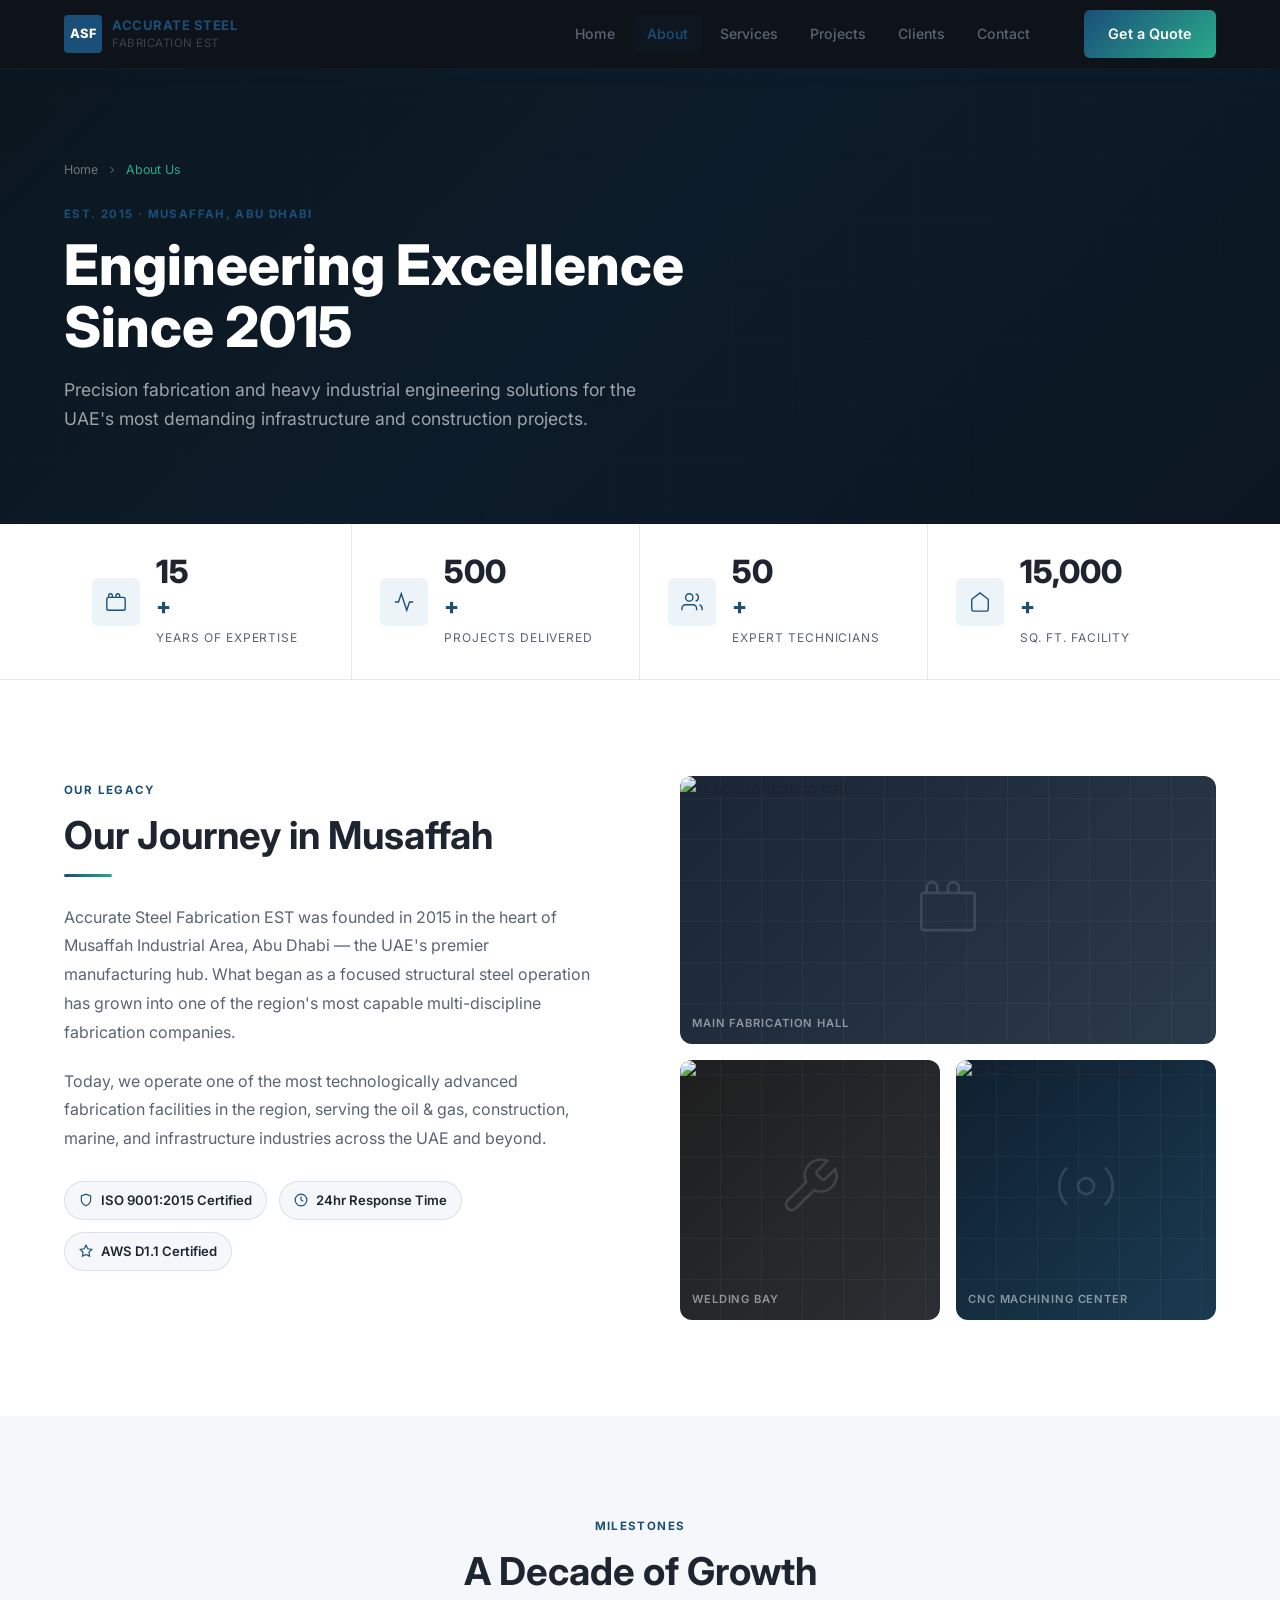
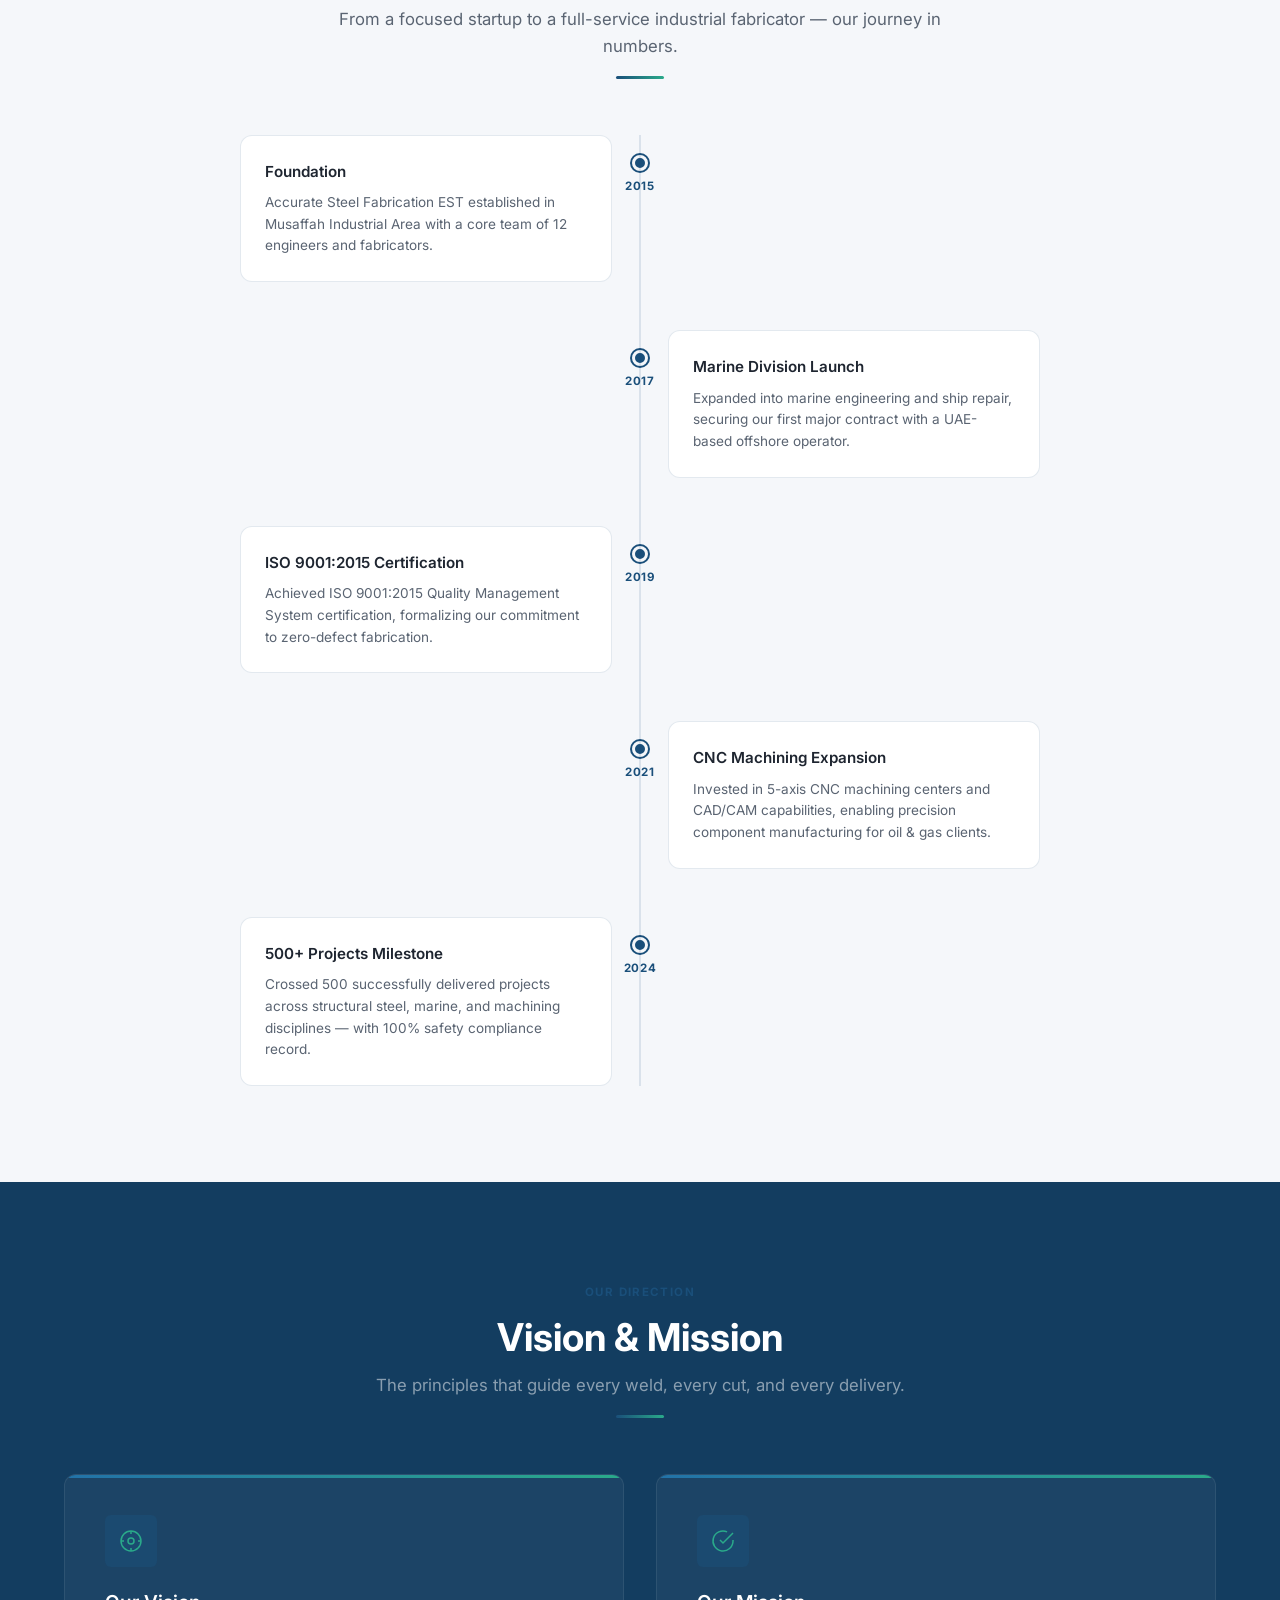
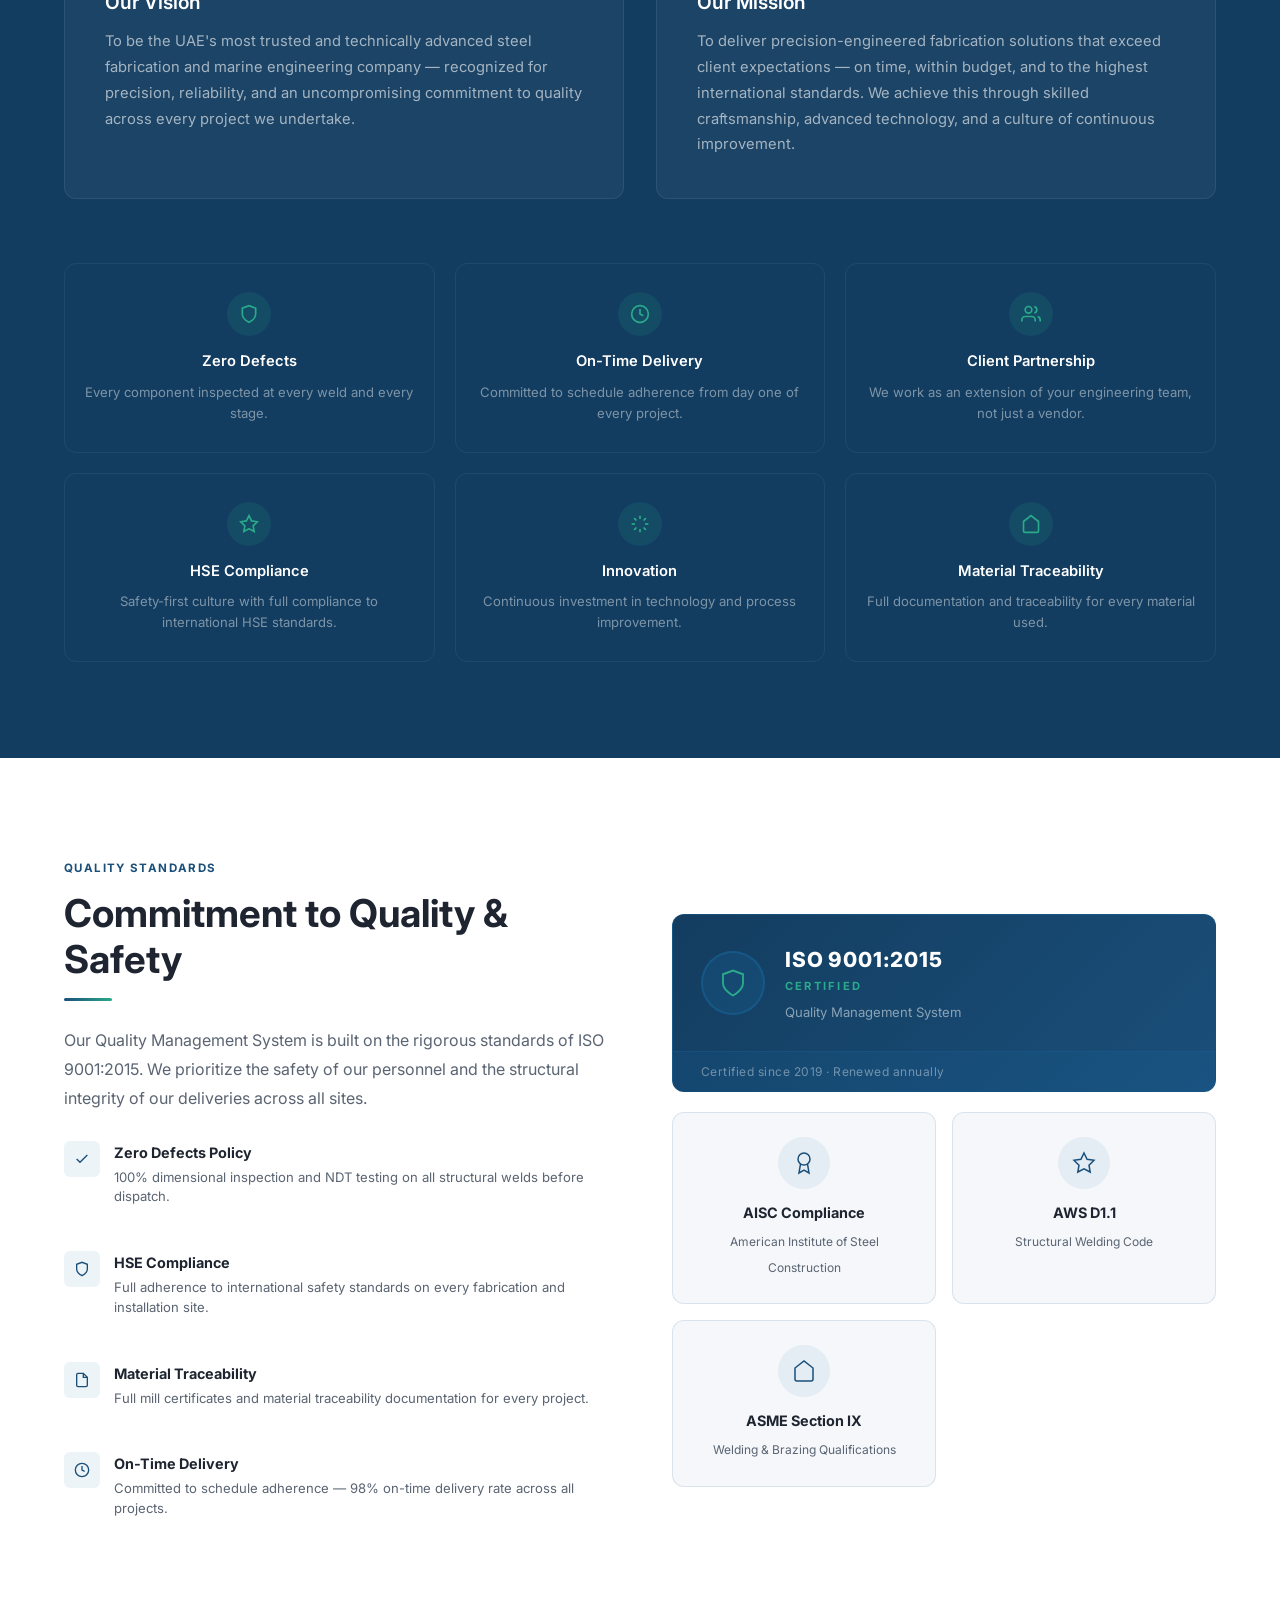
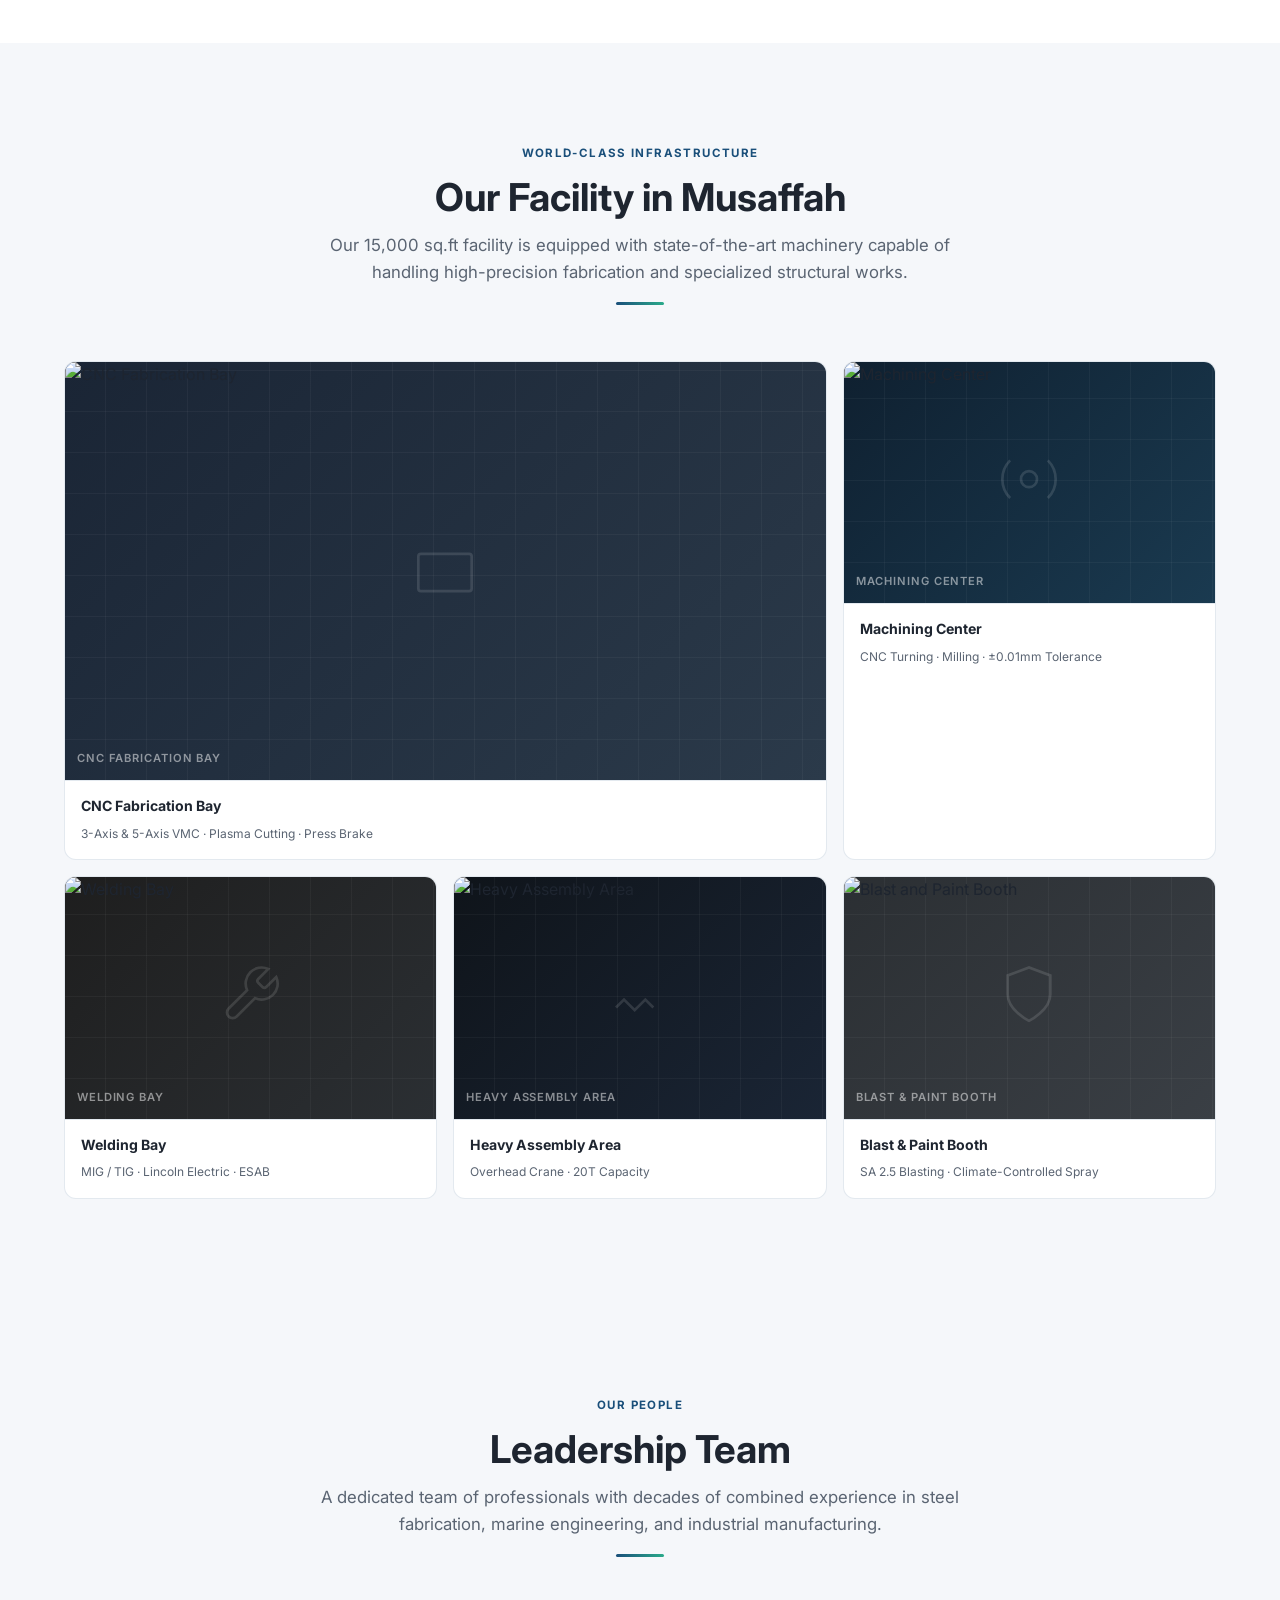
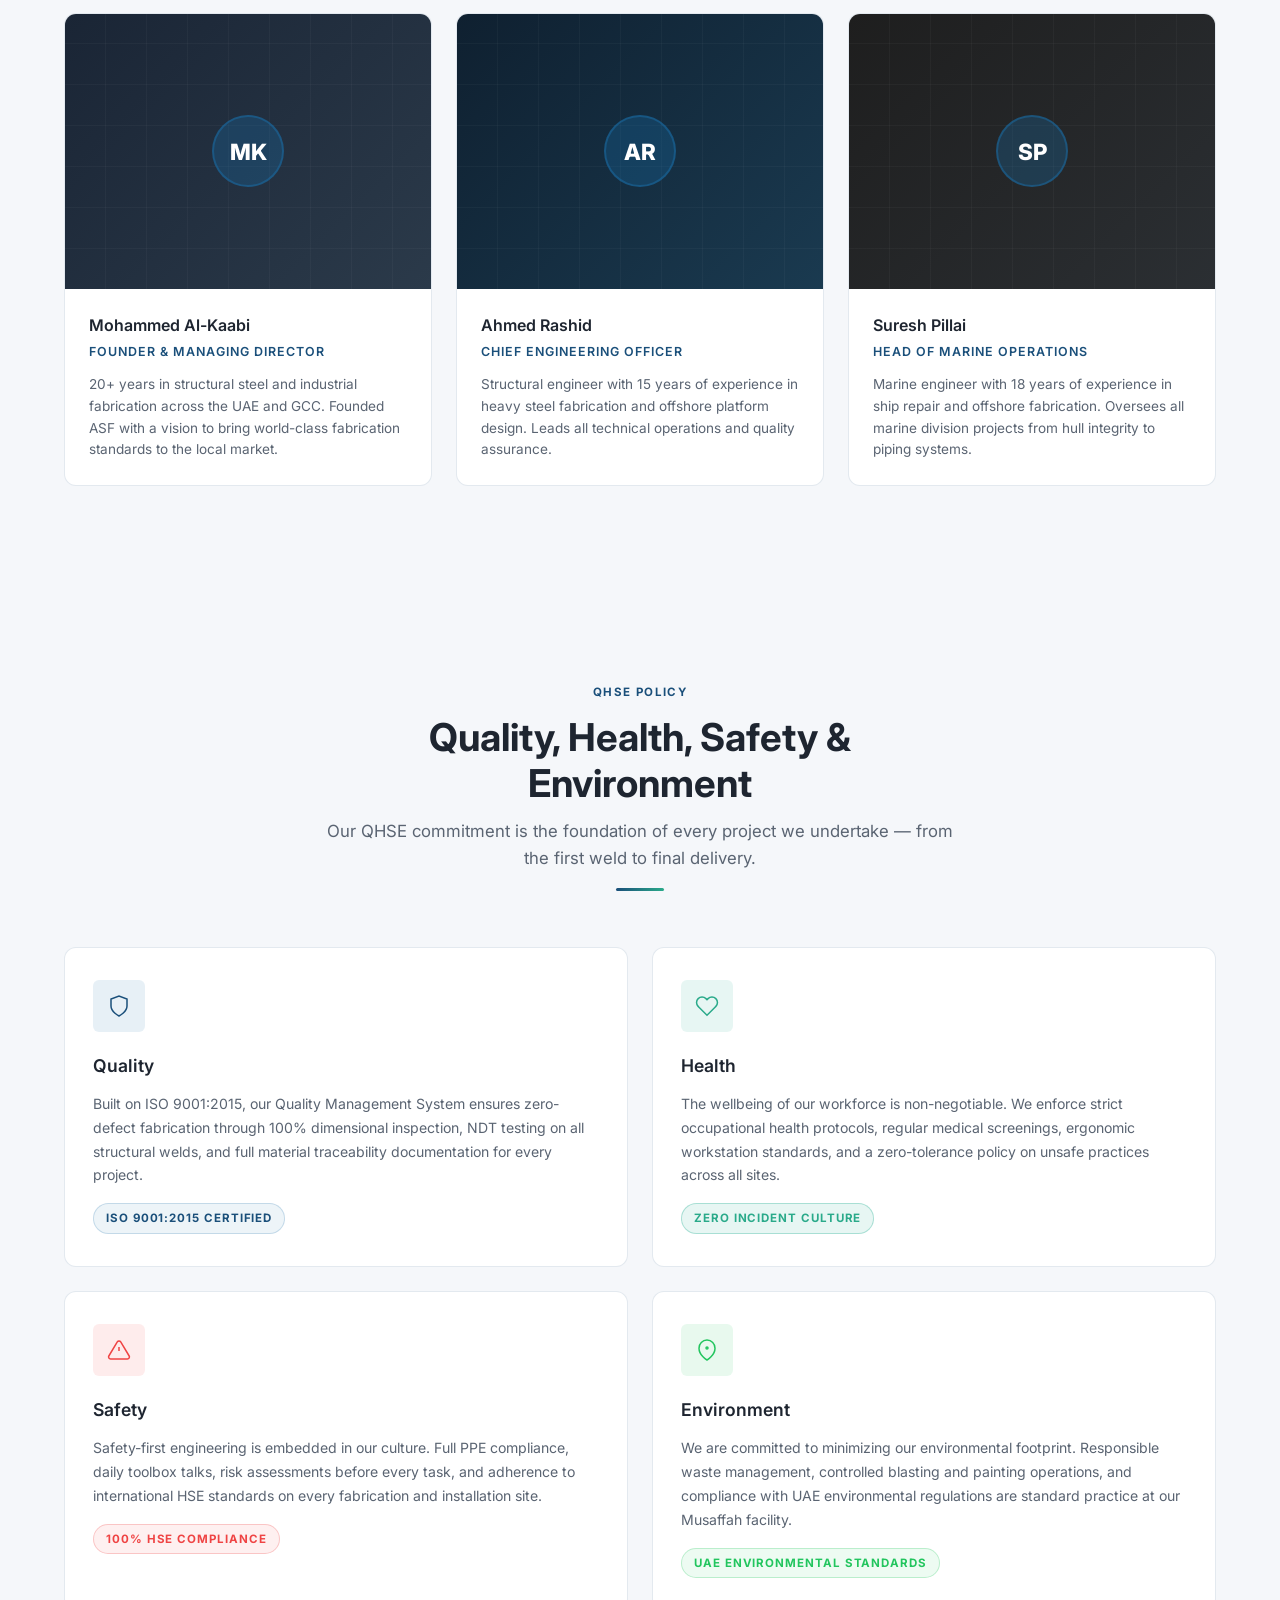
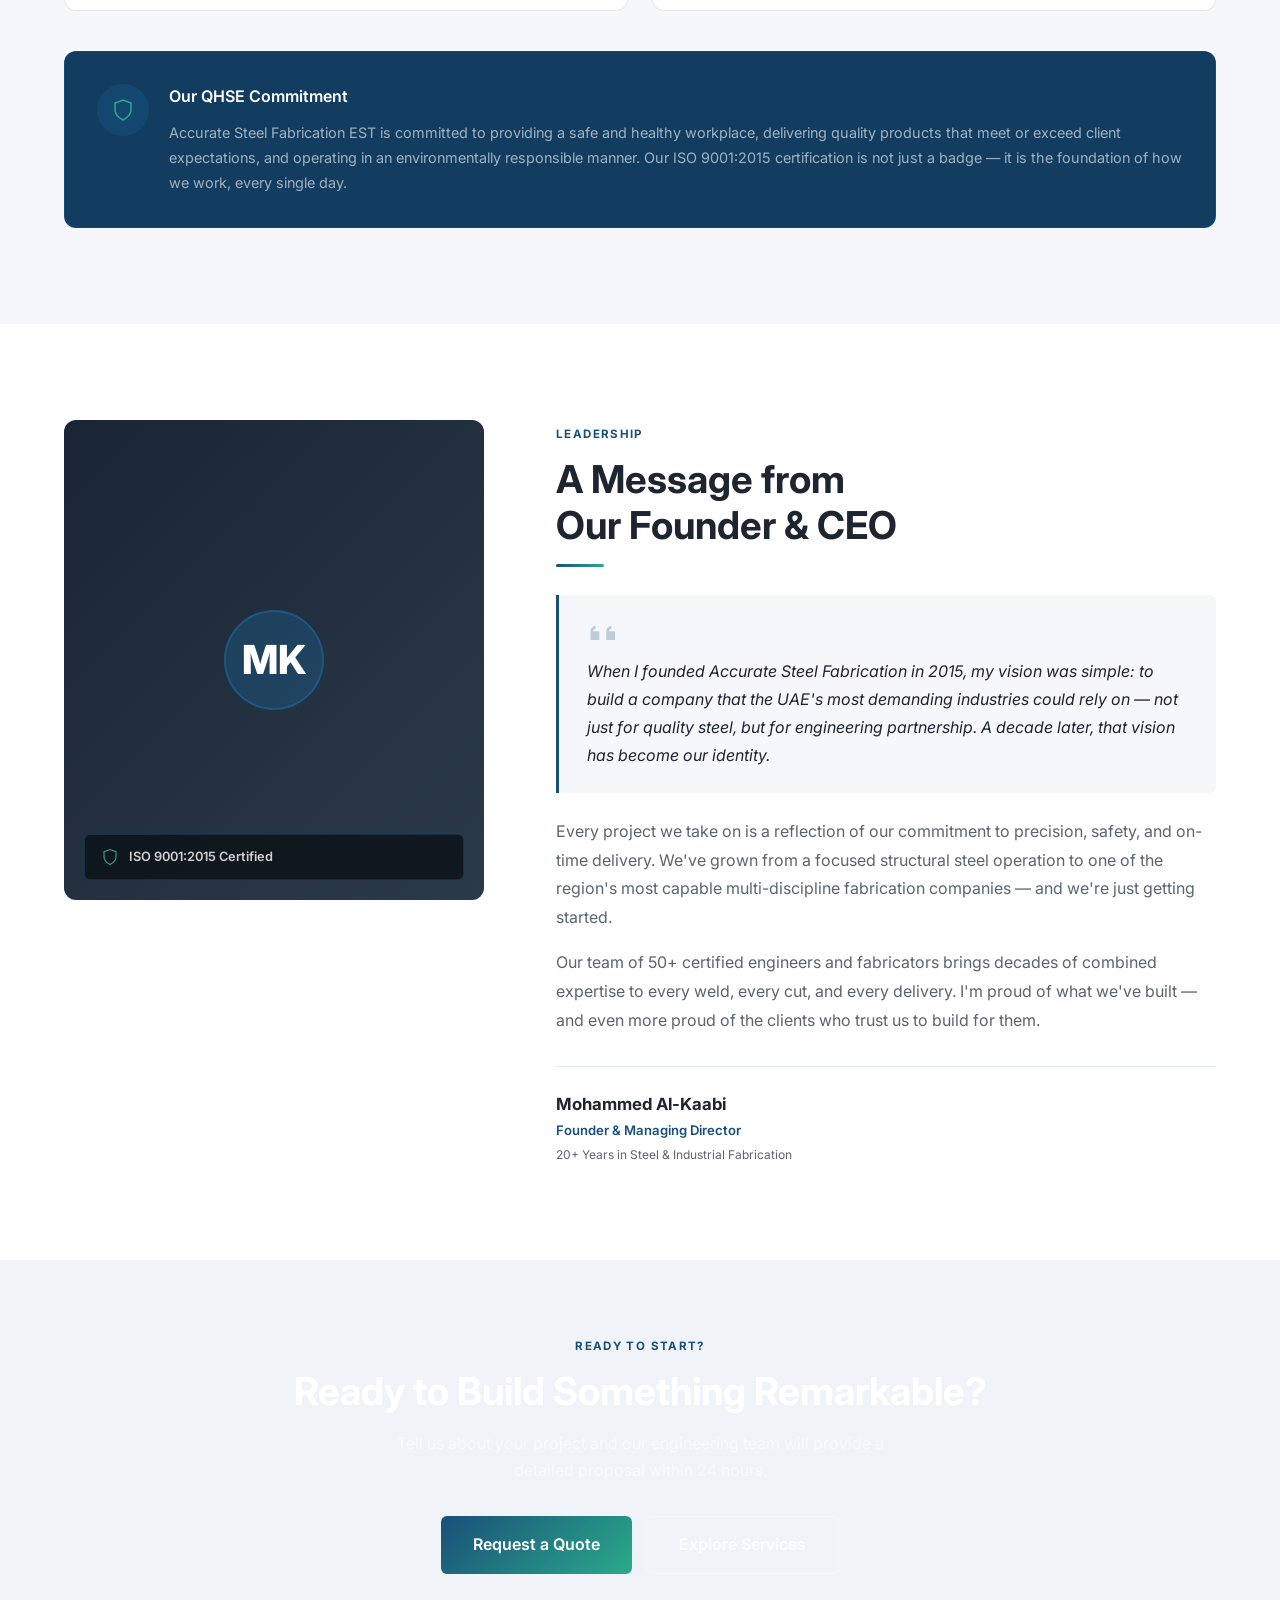
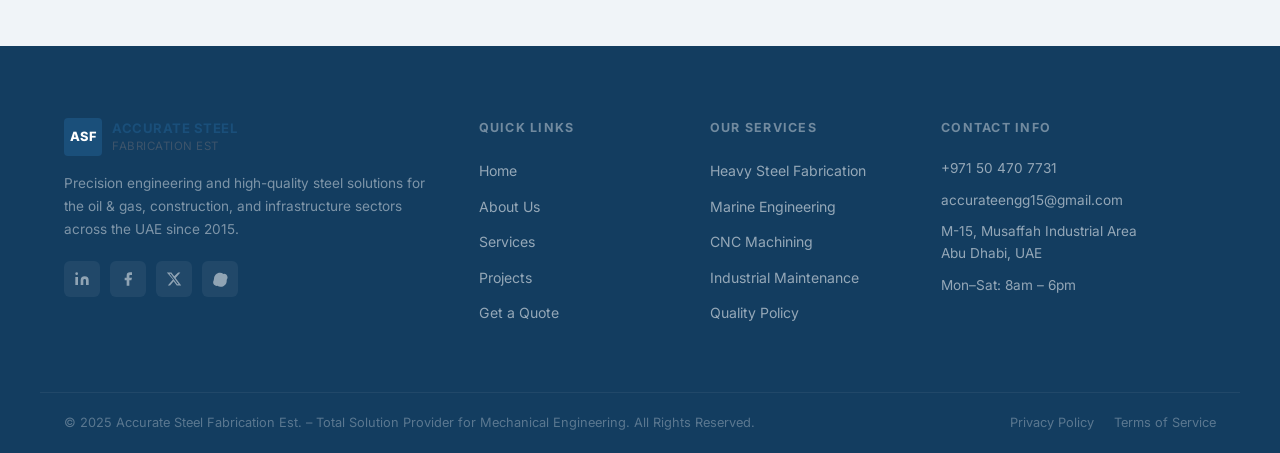
==== about.html @ 92f3d192 "chnages" ====
<!DOCTYPE html>
<html lang="en">
<head>
  <meta charset="UTF-8" />
  <meta name="viewport" content="width=device-width, initial-scale=1.0" />
  <title>About Us | Accurate Steel Fabrication EST</title>
  <link rel="stylesheet" href="css/main.css" />
  <link rel="stylesheet" href="css/pages.css" />
  <link rel="preconnect" href="https://fonts.googleapis.com" />
  <link href="https://fonts.googleapis.com/css2?family=Inter:wght@400;500;600;700;800&display=swap" rel="stylesheet" />
</head>
<body>

<!-- ===== HEADER ===== -->
<header class="site-header" id="site-header">
  <div class="container nav-container">
    <a href="index.html" class="logo">
      <img src="images/logo.png" alt="Accurate Steel Fabrication" class="logo-img" onerror="this.style.display='none';this.nextElementSibling.style.display='flex'">
      <span class="logo-fallback">
        <span class="logo-mark">ASF</span>
        <span class="logo-text">Accurate Steel<br><small>Fabrication EST</small></span>
      </span>
    </a>
    <nav class="main-nav" id="main-nav">
      <a href="index.html">Home</a>
      <a href="about.html" class="active">About</a>
      <a href="services.html">Services</a>
      <a href="projects.html">Projects</a>
      <a href="clients.html">Clients</a>
      <a href="contact.html">Contact</a>
    </nav>
    <a href="contact.html" class="btn btn-primary nav-cta">Get a Quote</a>
    <button class="hamburger" id="hamburger" aria-label="Toggle menu">
      <span></span><span></span><span></span>
    </button>
  </div>
</header>

<!-- ===== PAGE HERO ===== -->
<section class="page-hero page-hero--img">
  <img
    src="https://images.unsplash.com/photo-1581094794329-c8112a89af12?w=1600&q=80&auto=format&fit=crop"
    alt="Steel fabrication facility interior"
    class="page-hero-bg"
    loading="eager"
  />
  <div class="page-hero-overlay"></div>
  <div class="container page-hero-content">
    <div class="breadcrumb">
      <a href="index.html">Home</a>
      <svg viewBox="0 0 24 24" fill="none" stroke="currentColor" stroke-width="2" style="width:12px;height:12px"><polyline points="9 18 15 12 9 6"/></svg>
      <span>About Us</span>
    </div>
    <span class="section-label">EST. 2015 · MUSAFFAH, ABU DHABI</span>
    <h1>Engineering Excellence<br>Since 2015</h1>
    <p>Precision fabrication and heavy industrial engineering solutions for the UAE's most demanding infrastructure and construction projects.</p>
  </div>
</section>

<!-- ===== OUR LEGACY COUNTERS ===== -->
<div class="legacy-counters">
  <div class="container">
    <div class="legacy-counters-grid">
      <div class="legacy-counter">
        <div class="lc-icon">
          <svg viewBox="0 0 24 24" fill="none" stroke="currentColor" stroke-width="1.5"><rect x="2" y="7" width="20" height="14" rx="2"/><path d="M16 7V5a2 2 0 0 0-4 0v2M8 7V5a2 2 0 0 0-4 0v2"/></svg>
        </div>
        <div class="lc-data">
          <strong class="counter-num" data-target="15">0</strong><em>+</em>
          <span>Years of Expertise</span>
        </div>
      </div>
      <div class="legacy-counter">
        <div class="lc-icon">
          <svg viewBox="0 0 24 24" fill="none" stroke="currentColor" stroke-width="1.5"><polyline points="22 12 18 12 15 21 9 3 6 12 2 12"/></svg>
        </div>
        <div class="lc-data">
          <strong class="counter-num" data-target="500">0</strong><em>+</em>
          <span>Projects Delivered</span>
        </div>
      </div>
      <div class="legacy-counter">
        <div class="lc-icon">
          <svg viewBox="0 0 24 24" fill="none" stroke="currentColor" stroke-width="1.5"><path d="M17 21v-2a4 4 0 0 0-4-4H5a4 4 0 0 0-4 4v2"/><circle cx="9" cy="7" r="4"/><path d="M23 21v-2a4 4 0 0 0-3-3.87"/><path d="M16 3.13a4 4 0 0 1 0 7.75"/></svg>
        </div>
        <div class="lc-data">
          <strong class="counter-num" data-target="50">0</strong><em>+</em>
          <span>Expert Technicians</span>
        </div>
      </div>
      <div class="legacy-counter">
        <div class="lc-icon">
          <svg viewBox="0 0 24 24" fill="none" stroke="currentColor" stroke-width="1.5"><path d="M3 9l9-7 9 7v11a2 2 0 0 1-2 2H5a2 2 0 0 1-2-2z"/></svg>
        </div>
        <div class="lc-data">
          <strong class="counter-num" data-target="15000">0</strong><em>+</em>
          <span>Sq. Ft. Facility</span>
        </div>
      </div>
    </div>
  </div>
</div>

<!-- ===== OUR JOURNEY ===== -->
<section class="journey" id="journey">
  <div class="container">
    <div class="journey-grid">
      <div class="journey-text">
        <span class="section-label">Our Legacy</span>
        <h2>Our Journey in Musaffah</h2>
        <div class="section-divider"></div>
        <br>
        <p>Accurate Steel Fabrication EST was founded in 2015 in the heart of Musaffah Industrial Area, Abu Dhabi — the UAE's premier manufacturing hub. What began as a focused structural steel operation has grown into one of the region's most capable multi-discipline fabrication companies.</p>
        <p>Today, we operate one of the most technologically advanced fabrication facilities in the region, serving the oil &amp; gas, construction, marine, and infrastructure industries across the UAE and beyond.</p>
        <div class="about-badges" style="margin-top:28px">
          <span class="badge">
            <svg viewBox="0 0 24 24" fill="none" stroke="currentColor" stroke-width="2"><path d="M12 22s8-4 8-10V5l-8-3-8 3v7c0 6 8 10 8 10z"/></svg>
            ISO 9001:2015 Certified
          </span>
          <span class="badge">
            <svg viewBox="0 0 24 24" fill="none" stroke="currentColor" stroke-width="2"><circle cx="12" cy="12" r="10"/><polyline points="12 6 12 12 16 14"/></svg>
            24hr Response Time
          </span>
          <span class="badge">
            <svg viewBox="0 0 24 24" fill="none" stroke="currentColor" stroke-width="2"><polygon points="12 2 15.09 8.26 22 9.27 17 14.14 18.18 21.02 12 17.77 5.82 21.02 7 14.14 2 9.27 8.91 8.26 12 2"/></svg>
            AWS D1.1 Certified
          </span>
        </div>
      </div>
      <div class="journey-visual">
        <div class="journey-img-block">
          <div class="img-placeholder img-placeholder--wide img-placeholder--factory">
            <img src="https://images.unsplash.com/photo-1581094794329-c8112a89af12?w=800&q=80&auto=format&fit=crop" alt="Main fabrication hall" class="real-img" loading="lazy">
            <div class="img-icon"><svg viewBox="0 0 24 24" fill="none" stroke="currentColor" stroke-width="1"><rect x="2" y="7" width="20" height="14" rx="1"/><path d="M16 7V5a2 2 0 0 0-4 0v2M8 7V5a2 2 0 0 0-4 0v2"/></svg></div>
            <span class="img-label">Main Fabrication Hall</span>
          </div>
        </div>
        <div class="journey-img-block">
          <div class="img-placeholder img-placeholder--sq img-placeholder--welding">
            <img src="https://images.unsplash.com/photo-1504328345606-18bbc8c9d7d1?w=400&q=80&auto=format&fit=crop" alt="Welding bay operations" class="real-img" loading="lazy">
            <div class="img-icon"><svg viewBox="0 0 24 24" fill="none" stroke="currentColor" stroke-width="1"><path d="M14.7 6.3a1 1 0 0 0 0 1.4l1.6 1.6a1 1 0 0 0 1.4 0l3.77-3.77a6 6 0 0 1-7.94 7.94l-6.91 6.91a2.12 2.12 0 0 1-3-3l6.91-6.91a6 6 0 0 1 7.94-7.94l-3.76 3.76z"/></svg></div>
            <span class="img-label">Welding Bay</span>
          </div>
        </div>
        <div class="journey-img-block">
          <div class="img-placeholder img-placeholder--sq img-placeholder--cnc">
            <img src="https://images.unsplash.com/photo-1565793298595-6a879b1d9492?w=400&q=80&auto=format&fit=crop" alt="CNC machining center" class="real-img" loading="lazy">
            <div class="img-icon"><svg viewBox="0 0 24 24" fill="none" stroke="currentColor" stroke-width="1"><circle cx="12" cy="12" r="3"/><path d="M19.07 4.93a10 10 0 0 1 0 14.14M4.93 4.93a10 10 0 0 0 0 14.14"/></svg></div>
            <span class="img-label">CNC Machining Center</span>
          </div>
        </div>
      </div>
    </div>
  </div>
</section>

<!-- ===== TIMELINE ===== -->
<section class="timeline" id="timeline">
  <div class="container">
    <div class="section-header">
      <span class="section-label">Milestones</span>
      <h2>A Decade of Growth</h2>
      <p>From a focused startup to a full-service industrial fabricator — our journey in numbers.</p>
      <div class="section-divider"></div>
    </div>
    <div class="timeline-track">

      <div class="timeline-item">
        <div class="timeline-content">
          <h4>Foundation</h4>
          <p>Accurate Steel Fabrication EST established in Musaffah Industrial Area with a core team of 12 engineers and fabricators.</p>
        </div>
        <div class="timeline-dot">
          <div class="timeline-dot-inner"></div>
          <span class="timeline-year">2015</span>
        </div>
        <div class="timeline-empty"></div>
      </div>

      <div class="timeline-item">
        <div class="timeline-empty"></div>
        <div class="timeline-dot">
          <div class="timeline-dot-inner"></div>
          <span class="timeline-year">2017</span>
        </div>
        <div class="timeline-content">
          <h4>Marine Division Launch</h4>
          <p>Expanded into marine engineering and ship repair, securing our first major contract with a UAE-based offshore operator.</p>
        </div>
      </div>

      <div class="timeline-item">
        <div class="timeline-content">
          <h4>ISO 9001:2015 Certification</h4>
          <p>Achieved ISO 9001:2015 Quality Management System certification, formalizing our commitment to zero-defect fabrication.</p>
        </div>
        <div class="timeline-dot">
          <div class="timeline-dot-inner"></div>
          <span class="timeline-year">2019</span>
        </div>
        <div class="timeline-empty"></div>
      </div>

      <div class="timeline-item">
        <div class="timeline-empty"></div>
        <div class="timeline-dot">
          <div class="timeline-dot-inner"></div>
          <span class="timeline-year">2021</span>
        </div>
        <div class="timeline-content">
          <h4>CNC Machining Expansion</h4>
          <p>Invested in 5-axis CNC machining centers and CAD/CAM capabilities, enabling precision component manufacturing for oil &amp; gas clients.</p>
        </div>
      </div>

      <div class="timeline-item">
        <div class="timeline-content">
          <h4>500+ Projects Milestone</h4>
          <p>Crossed 500 successfully delivered projects across structural steel, marine, and machining disciplines — with 100% safety compliance record.</p>
        </div>
        <div class="timeline-dot">
          <div class="timeline-dot-inner"></div>
          <span class="timeline-year">2024</span>
        </div>
        <div class="timeline-empty"></div>
      </div>

    </div>
  </div>
</section>

<!-- ===== VISION / MISSION ===== -->
<section class="vision-mission" id="vision">
  <div class="container">
    <div class="section-header">
      <span class="section-label">Our Direction</span>
      <h2 style="color:var(--white)">Vision &amp; Mission</h2>
      <p style="color:rgba(255,255,255,0.5)">The principles that guide every weld, every cut, and every delivery.</p>
      <div class="section-divider"></div>
    </div>
    <div class="vm-grid">
      <div class="vm-card">
        <div class="vm-card-icon">
          <svg viewBox="0 0 24 24" fill="none" stroke="currentColor" stroke-width="1.5"><circle cx="12" cy="12" r="10"/><circle cx="12" cy="12" r="3"/><line x1="12" y1="2" x2="12" y2="5"/><line x1="12" y1="19" x2="12" y2="22"/><line x1="2" y1="12" x2="5" y2="12"/><line x1="19" y1="12" x2="22" y2="12"/></svg>
        </div>
        <h3>Our Vision</h3>
        <p>To be the UAE's most trusted and technically advanced steel fabrication and marine engineering company — recognized for precision, reliability, and an uncompromising commitment to quality across every project we undertake.</p>
      </div>
      <div class="vm-card">
        <div class="vm-card-icon">
          <svg viewBox="0 0 24 24" fill="none" stroke="currentColor" stroke-width="1.5"><path d="M22 11.08V12a10 10 0 1 1-5.93-9.14"/><polyline points="22 4 12 14.01 9 11.01"/></svg>
        </div>
        <h3>Our Mission</h3>
        <p>To deliver precision-engineered fabrication solutions that exceed client expectations — on time, within budget, and to the highest international standards. We achieve this through skilled craftsmanship, advanced technology, and a culture of continuous improvement.</p>
      </div>
    </div>
    <div class="values-grid">
      <div class="value-item">
        <div class="value-icon">
          <svg viewBox="0 0 24 24" fill="none" stroke="currentColor" stroke-width="2"><path d="M12 22s8-4 8-10V5l-8-3-8 3v7c0 6 8 10 8 10z"/></svg>
        </div>
        <h4>Zero Defects</h4>
        <p>Every component inspected at every weld and every stage.</p>
      </div>
      <div class="value-item">
        <div class="value-icon">
          <svg viewBox="0 0 24 24" fill="none" stroke="currentColor" stroke-width="2"><circle cx="12" cy="12" r="10"/><polyline points="12 6 12 12 16 14"/></svg>
        </div>
        <h4>On-Time Delivery</h4>
        <p>Committed to schedule adherence from day one of every project.</p>
      </div>
      <div class="value-item">
        <div class="value-icon">
          <svg viewBox="0 0 24 24" fill="none" stroke="currentColor" stroke-width="2"><path d="M17 21v-2a4 4 0 0 0-4-4H5a4 4 0 0 0-4 4v2"/><circle cx="9" cy="7" r="4"/><path d="M23 21v-2a4 4 0 0 0-3-3.87"/><path d="M16 3.13a4 4 0 0 1 0 7.75"/></svg>
        </div>
        <h4>Client Partnership</h4>
        <p>We work as an extension of your engineering team, not just a vendor.</p>
      </div>
      <div class="value-item">
        <div class="value-icon">
          <svg viewBox="0 0 24 24" fill="none" stroke="currentColor" stroke-width="2"><polygon points="12 2 15.09 8.26 22 9.27 17 14.14 18.18 21.02 12 17.77 5.82 21.02 7 14.14 2 9.27 8.91 8.26 12 2"/></svg>
        </div>
        <h4>HSE Compliance</h4>
        <p>Safety-first culture with full compliance to international HSE standards.</p>
      </div>
      <div class="value-item">
        <div class="value-icon">
          <svg viewBox="0 0 24 24" fill="none" stroke="currentColor" stroke-width="2"><line x1="12" y1="2" x2="12" y2="6"/><line x1="12" y1="18" x2="12" y2="22"/><line x1="4.93" y1="4.93" x2="7.76" y2="7.76"/><line x1="16.24" y1="16.24" x2="19.07" y2="19.07"/><line x1="2" y1="12" x2="6" y2="12"/><line x1="18" y1="12" x2="22" y2="12"/><line x1="4.93" y1="19.07" x2="7.76" y2="16.24"/><line x1="16.24" y1="7.76" x2="19.07" y2="4.93"/></svg>
        </div>
        <h4>Innovation</h4>
        <p>Continuous investment in technology and process improvement.</p>
      </div>
      <div class="value-item">
        <div class="value-icon">
          <svg viewBox="0 0 24 24" fill="none" stroke="currentColor" stroke-width="2"><path d="M3 9l9-7 9 7v11a2 2 0 0 1-2 2H5a2 2 0 0 1-2-2z"/></svg>
        </div>
        <h4>Material Traceability</h4>
        <p>Full documentation and traceability for every material used.</p>
      </div>
    </div>
  </div>
</section>

<!-- ===== QUALITY STANDARDS — ISO BADGE ===== -->
<section class="quality" id="quality">
  <div class="container">
    <div class="quality-grid">
      <div class="quality-text">
        <span class="section-label">Quality Standards</span>
        <h2>Commitment to Quality &amp; Safety</h2>
        <div class="section-divider"></div>
        <br>
        <p>Our Quality Management System is built on the rigorous standards of ISO 9001:2015. We prioritize the safety of our personnel and the structural integrity of our deliveries across all sites.</p>
        <div class="quality-points">
          <div class="quality-point">
            <div class="qp-icon"><svg viewBox="0 0 24 24" fill="none" stroke="currentColor" stroke-width="2"><polyline points="20 6 9 17 4 12"/></svg></div>
            <div>
              <h5>Zero Defects Policy</h5>
              <p>100% dimensional inspection and NDT testing on all structural welds before dispatch.</p>
            </div>
          </div>
          <div class="quality-point">
            <div class="qp-icon"><svg viewBox="0 0 24 24" fill="none" stroke="currentColor" stroke-width="2"><path d="M12 22s8-4 8-10V5l-8-3-8 3v7c0 6 8 10 8 10z"/></svg></div>
            <div>
              <h5>HSE Compliance</h5>
              <p>Full adherence to international safety standards on every fabrication and installation site.</p>
            </div>
          </div>
          <div class="quality-point">
            <div class="qp-icon"><svg viewBox="0 0 24 24" fill="none" stroke="currentColor" stroke-width="2"><path d="M14 2H6a2 2 0 0 0-2 2v16a2 2 0 0 0 2 2h12a2 2 0 0 0 2-2V8z"/><polyline points="14 2 14 8 20 8"/></svg></div>
            <div>
              <h5>Material Traceability</h5>
              <p>Full mill certificates and material traceability documentation for every project.</p>
            </div>
          </div>
          <div class="quality-point">
            <div class="qp-icon"><svg viewBox="0 0 24 24" fill="none" stroke="currentColor" stroke-width="2"><circle cx="12" cy="12" r="10"/><polyline points="12 6 12 12 16 14"/></svg></div>
            <div>
              <h5>On-Time Delivery</h5>
              <p>Committed to schedule adherence — 98% on-time delivery rate across all projects.</p>
            </div>
          </div>
        </div>
      </div>
      <div class="quality-right">
        <!-- ISO BADGE — PROMINENT -->
        <div class="iso-badge-card">
          <div class="iso-badge-inner">
            <div class="iso-shield">
              <svg viewBox="0 0 24 24" fill="none" stroke="currentColor" stroke-width="1.5"><path d="M12 22s8-4 8-10V5l-8-3-8 3v7c0 6 8 10 8 10z"/></svg>
            </div>
            <div class="iso-text">
              <strong>ISO 9001:2015</strong>
              <span>CERTIFIED</span>
              <p>Quality Management System</p>
            </div>
          </div>
          <div class="iso-badge-footer">
            <span>Certified since 2019 · Renewed annually</span>
          </div>
        </div>
        <div class="certs-list">
          <div class="cert-item">
            <div class="cert-badge"><svg viewBox="0 0 24 24" fill="none" stroke="currentColor" stroke-width="1.5"><circle cx="12" cy="8" r="6"/><path d="M15.477 12.89L17 22l-5-3-5 3 1.523-9.11"/></svg></div>
            <strong>AISC Compliance</strong>
            <span>American Institute of Steel Construction</span>
          </div>
          <div class="cert-item">
            <div class="cert-badge"><svg viewBox="0 0 24 24" fill="none" stroke="currentColor" stroke-width="1.5"><polygon points="12 2 15.09 8.26 22 9.27 17 14.14 18.18 21.02 12 17.77 5.82 21.02 7 14.14 2 9.27 8.91 8.26 12 2"/></svg></div>
            <strong>AWS D1.1</strong>
            <span>Structural Welding Code</span>
          </div>
          <div class="cert-item">
            <div class="cert-badge"><svg viewBox="0 0 24 24" fill="none" stroke="currentColor" stroke-width="1.5"><path d="M3 9l9-7 9 7v11a2 2 0 0 1-2 2H5a2 2 0 0 1-2-2z"/></svg></div>
            <strong>ASME Section IX</strong>
            <span>Welding &amp; Brazing Qualifications</span>
          </div>
        </div>
      </div>
    </div>
  </div>
</section>

<!-- ===== INFRASTRUCTURE IMAGE GRID ===== -->
<section class="infrastructure" id="infrastructure">
  <div class="container">
    <div class="section-header">
      <span class="section-label">World-Class Infrastructure</span>
      <h2>Our Facility in Musaffah</h2>
      <p>Our 15,000 sq.ft facility is equipped with state-of-the-art machinery capable of handling high-precision fabrication and specialized structural works.</p>
      <div class="section-divider"></div>
    </div>
    <div class="infra-grid">
      <div class="infra-img-card infra-img-card--large">
        <div class="img-placeholder img-placeholder--factory" style="padding-bottom:55%;">
          <img src="https://images.unsplash.com/photo-1581094794329-c8112a89af12?w=900&q=80&auto=format&fit=crop" alt="CNC Fabrication Bay" class="real-img" loading="lazy">
          <div class="img-icon"><svg viewBox="0 0 24 24" fill="none" stroke="currentColor" stroke-width="1"><rect x="2" y="7" width="20" height="14" rx="1"/></svg></div>
          <span class="img-label">CNC Fabrication Bay</span>
        </div>
        <div class="infra-card-label">
          <strong>CNC Fabrication Bay</strong>
          <span>3-Axis &amp; 5-Axis VMC · Plasma Cutting · Press Brake</span>
        </div>
      </div>
      <div class="infra-img-card">
        <div class="img-placeholder img-placeholder--cnc" style="padding-bottom:65%;">
          <img src="https://images.unsplash.com/photo-1565793298595-6a879b1d9492?w=500&q=80&auto=format&fit=crop" alt="Machining Center" class="real-img" loading="lazy">
          <div class="img-icon"><svg viewBox="0 0 24 24" fill="none" stroke="currentColor" stroke-width="1"><circle cx="12" cy="12" r="3"/><path d="M19.07 4.93a10 10 0 0 1 0 14.14M4.93 4.93a10 10 0 0 0 0 14.14"/></svg></div>
          <span class="img-label">Machining Center</span>
        </div>
        <div class="infra-card-label">
          <strong>Machining Center</strong>
          <span>CNC Turning · Milling · ±0.01mm Tolerance</span>
        </div>
      </div>
      <div class="infra-img-card">
        <div class="img-placeholder img-placeholder--welding" style="padding-bottom:65%;">
          <img src="https://images.unsplash.com/photo-1504328345606-18bbc8c9d7d1?w=500&q=80&auto=format&fit=crop" alt="Welding Bay" class="real-img" loading="lazy">
          <div class="img-icon"><svg viewBox="0 0 24 24" fill="none" stroke="currentColor" stroke-width="1"><path d="M14.7 6.3a1 1 0 0 0 0 1.4l1.6 1.6a1 1 0 0 0 1.4 0l3.77-3.77a6 6 0 0 1-7.94 7.94l-6.91 6.91a2.12 2.12 0 0 1-3-3l6.91-6.91a6 6 0 0 1 7.94-7.94l-3.76 3.76z"/></svg></div>
          <span class="img-label">Welding Bay</span>
        </div>
        <div class="infra-card-label">
          <strong>Welding Bay</strong>
          <span>MIG / TIG · Lincoln Electric · ESAB</span>
        </div>
      </div>
      <div class="infra-img-card">
        <div class="img-placeholder img-placeholder--marine" style="padding-bottom:65%;">
          <img src="https://images.unsplash.com/photo-1558618666-fcd25c85cd64?w=500&q=80&auto=format&fit=crop" alt="Heavy Assembly Area" class="real-img" loading="lazy">
          <div class="img-icon"><svg viewBox="0 0 24 24" fill="none" stroke="currentColor" stroke-width="1"><path d="M3 17l3-3 4 4 4-4 3 3"/></svg></div>
          <span class="img-label">Heavy Assembly Area</span>
        </div>
        <div class="infra-card-label">
          <strong>Heavy Assembly Area</strong>
          <span>Overhead Crane · 20T Capacity</span>
        </div>
      </div>
      <div class="infra-img-card">
        <div class="img-placeholder img-placeholder--steel" style="padding-bottom:65%;">
          <img src="https://images.unsplash.com/photo-1504307651254-35680f356dfd?w=500&q=80&auto=format&fit=crop" alt="Blast and Paint Booth" class="real-img" loading="lazy">
          <div class="img-icon"><svg viewBox="0 0 24 24" fill="none" stroke="currentColor" stroke-width="1"><path d="M12 22s8-4 8-10V5l-8-3-8 3v7c0 6 8 10 8 10z"/></svg></div>
          <span class="img-label">Blast &amp; Paint Booth</span>
        </div>
        <div class="infra-card-label">
          <strong>Blast &amp; Paint Booth</strong>
          <span>SA 2.5 Blasting · Climate-Controlled Spray</span>
        </div>
      </div>
    </div>
  </div>
</section>

<!-- ===== LEADERSHIP TEAM ===== -->
<section class="leadership" id="team">
  <div class="container">
    <div class="section-header">
      <span class="section-label">Our People</span>
      <h2>Leadership Team</h2>
      <p>A dedicated team of professionals with decades of combined experience in steel fabrication, marine engineering, and industrial manufacturing.</p>
      <div class="section-divider"></div>
    </div>
    <div class="team-grid">
      <div class="team-card">
        <div class="team-photo team-photo--1">
          <div class="team-photo-initials">MK</div>
        </div>
        <div class="team-info">
          <h3>Mohammed Al-Kaabi</h3>
          <span class="team-role">Founder &amp; Managing Director</span>
          <p>20+ years in structural steel and industrial fabrication across the UAE and GCC. Founded ASF with a vision to bring world-class fabrication standards to the local market.</p>
        </div>
      </div>
      <div class="team-card">
        <div class="team-photo team-photo--2">
          <div class="team-photo-initials">AR</div>
        </div>
        <div class="team-info">
          <h3>Ahmed Rashid</h3>
          <span class="team-role">Chief Engineering Officer</span>
          <p>Structural engineer with 15 years of experience in heavy steel fabrication and offshore platform design. Leads all technical operations and quality assurance.</p>
        </div>
      </div>
      <div class="team-card">
        <div class="team-photo team-photo--3">
          <div class="team-photo-initials">SP</div>
        </div>
        <div class="team-info">
          <h3>Suresh Pillai</h3>
          <span class="team-role">Head of Marine Operations</span>
          <p>Marine engineer with 18 years of experience in ship repair and offshore fabrication. Oversees all marine division projects from hull integrity to piping systems.</p>
        </div>
      </div>
    </div>
  </div>
</section>

<!-- ===== QHSE POLICY ===== -->
<section class="qhse-section" id="qhse">
  <div class="container">
    <div class="section-header">
      <span class="section-label">QHSE Policy</span>
      <h2>Quality, Health, Safety &amp; Environment</h2>
      <p>Our QHSE commitment is the foundation of every project we undertake — from the first weld to final delivery.</p>
      <div class="section-divider"></div>
    </div>
    <div class="qhse-grid">
      <div class="qhse-card">
        <div class="qhse-icon" style="background:rgba(26,111,168,0.1);color:var(--steel-blue)">
          <svg viewBox="0 0 24 24" fill="none" stroke="currentColor" stroke-width="1.5"><path d="M12 22s8-4 8-10V5l-8-3-8 3v7c0 6 8 10 8 10z"/></svg>
        </div>
        <h3>Quality</h3>
        <p>Built on ISO 9001:2015, our Quality Management System ensures zero-defect fabrication through 100% dimensional inspection, NDT testing on all structural welds, and full material traceability documentation for every project.</p>
        <div class="qhse-badge">ISO 9001:2015 Certified</div>
      </div>
      <div class="qhse-card">
        <div class="qhse-icon" style="background:rgba(26,170,138,0.1);color:var(--teal)">
          <svg viewBox="0 0 24 24" fill="none" stroke="currentColor" stroke-width="1.5"><path d="M20.84 4.61a5.5 5.5 0 0 0-7.78 0L12 5.67l-1.06-1.06a5.5 5.5 0 0 0-7.78 7.78l1.06 1.06L12 21.23l7.78-7.78 1.06-1.06a5.5 5.5 0 0 0 0-7.78z"/></svg>
        </div>
        <h3>Health</h3>
        <p>The wellbeing of our workforce is non-negotiable. We enforce strict occupational health protocols, regular medical screenings, ergonomic workstation standards, and a zero-tolerance policy on unsafe practices across all sites.</p>
        <div class="qhse-badge" style="background:rgba(26,170,138,0.1);color:var(--teal);border-color:rgba(26,170,138,0.3)">Zero Incident Culture</div>
      </div>
      <div class="qhse-card">
        <div class="qhse-icon" style="background:rgba(239,68,68,0.1);color:#ef4444">
          <svg viewBox="0 0 24 24" fill="none" stroke="currentColor" stroke-width="1.5"><path d="M10.29 3.86L1.82 18a2 2 0 0 0 1.71 3h16.94a2 2 0 0 0 1.71-3L13.71 3.86a2 2 0 0 0-3.42 0z"/><line x1="12" y1="9" x2="12" y2="13"/><line x1="12" y1="17" x2="12.01" y2="17"/></svg>
        </div>
        <h3>Safety</h3>
        <p>Safety-first engineering is embedded in our culture. Full PPE compliance, daily toolbox talks, risk assessments before every task, and adherence to international HSE standards on every fabrication and installation site.</p>
        <div class="qhse-badge" style="background:rgba(239,68,68,0.08);color:#ef4444;border-color:rgba(239,68,68,0.25)">100% HSE Compliance</div>
      </div>
      <div class="qhse-card">
        <div class="qhse-icon" style="background:rgba(34,197,94,0.1);color:#22c55e">
          <svg viewBox="0 0 24 24" fill="none" stroke="currentColor" stroke-width="1.5"><path d="M12 22s-8-4.5-8-11.8A8 8 0 0 1 12 2a8 8 0 0 1 8 8.2c0 7.3-8 11.8-8 11.8z"/><path d="M12 11a1 1 0 1 0 0-2 1 1 0 0 0 0 2z"/></svg>
        </div>
        <h3>Environment</h3>
        <p>We are committed to minimizing our environmental footprint. Responsible waste management, controlled blasting and painting operations, and compliance with UAE environmental regulations are standard practice at our Musaffah facility.</p>
        <div class="qhse-badge" style="background:rgba(34,197,94,0.08);color:#22c55e;border-color:rgba(34,197,94,0.25)">UAE Environmental Standards</div>
      </div>
    </div>
    <div class="qhse-statement">
      <div class="qhse-statement-icon">
        <svg viewBox="0 0 24 24" fill="none" stroke="currentColor" stroke-width="1.5"><path d="M12 22s8-4 8-10V5l-8-3-8 3v7c0 6 8 10 8 10z"/></svg>
      </div>
      <div>
        <h4>Our QHSE Commitment</h4>
        <p>Accurate Steel Fabrication EST is committed to providing a safe and healthy workplace, delivering quality products that meet or exceed client expectations, and operating in an environmentally responsible manner. Our ISO 9001:2015 certification is not just a badge — it is the foundation of how we work, every single day.</p>
      </div>
    </div>
  </div>
</section>

<!-- ===== CEO SECTION ===== -->
<section class="ceo-section" id="ceo">
  <div class="container">
    <div class="ceo-grid">
      <div class="ceo-photo-wrap">
        <div class="ceo-photo">
          <img src="images/ceo.jpg" alt="CEO of Accurate Steel Fabrication" onerror="this.style.display='none';this.nextElementSibling.style.display='flex'">
          <div class="ceo-photo-fallback">
            <span>MK</span>
          </div>
        </div>
        <div class="ceo-photo-badge">
          <svg viewBox="0 0 24 24" fill="none" stroke="currentColor" stroke-width="1.5"><path d="M12 22s8-4 8-10V5l-8-3-8 3v7c0 6 8 10 8 10z"/></svg>
          <span>ISO 9001:2015 Certified</span>
        </div>
      </div>
      <div class="ceo-content">
        <span class="section-label">Leadership</span>
        <h2>A Message from<br>Our Founder &amp; CEO</h2>
        <div class="section-divider" style="margin:16px 0 28px;"></div>
        <div class="ceo-quote">
          <svg viewBox="0 0 32 32" fill="currentColor" class="ceo-quote-icon"><path d="M10 8C6.686 8 4 10.686 4 14v10h10V14H7c0-1.654 1.346-3 3-3V8zm18 0c-3.314 0-6 2.686-6 6v10h10V14h-7c0-1.654 1.346-3 3-3V8z"/></svg>
          <p>When I founded Accurate Steel Fabrication in 2015, my vision was simple: to build a company that the UAE's most demanding industries could rely on — not just for quality steel, but for engineering partnership. A decade later, that vision has become our identity.</p>
        </div>
        <p style="color:var(--steel);line-height:1.8;margin-bottom:16px;">Every project we take on is a reflection of our commitment to precision, safety, and on-time delivery. We've grown from a focused structural steel operation to one of the region's most capable multi-discipline fabrication companies — and we're just getting started.</p>
        <p style="color:var(--steel);line-height:1.8;margin-bottom:32px;">Our team of 50+ certified engineers and fabricators brings decades of combined expertise to every weld, every cut, and every delivery. I'm proud of what we've built — and even more proud of the clients who trust us to build for them.</p>
        <div class="ceo-signature">
          <div class="ceo-sig-info">
            <strong>Mohammed Al-Kaabi</strong>
            <span>Founder &amp; Managing Director</span>
            <span class="ceo-exp">20+ Years in Steel &amp; Industrial Fabrication</span>
          </div>
        </div>
      </div>
    </div>
  </div>
</section>

<!-- ===== CTA BANNER ===== -->
<section style="padding:72px 0; background:var(--charcoal-d);">
  <div class="container" style="text-align:center;">
    <span class="section-label">Ready to Start?</span>
    <h2 style="color:var(--white);margin-bottom:16px;">Ready to Build Something Remarkable?</h2>
    <p style="color:rgba(255,255,255,0.55);max-width:520px;margin:0 auto 32px;line-height:1.7;">Tell us about your project and our engineering team will provide a detailed proposal within 24 hours.</p>
    <div style="display:flex;gap:14px;justify-content:center;flex-wrap:wrap;">
      <a href="contact.html" class="btn btn-primary btn-lg">Request a Quote</a>
      <a href="services.html" class="btn btn-outline btn-lg" style="border-color:rgba(255,255,255,0.3);color:rgba(255,255,255,0.8);">Explore Services</a>
    </div>
  </div>
</section>

<!-- ===== FOOTER ===== -->
<footer class="site-footer">
  <div class="container footer-grid">
    <div class="footer-brand">
      <a href="index.html" class="logo logo--light">
        <img src="images/logo.png" alt="Accurate Steel Fabrication" class="logo-img" onerror="this.style.display='none';this.nextElementSibling.style.display='flex'">
        <span class="logo-fallback">
          <span class="logo-mark">ASF</span>
          <span class="logo-text">Accurate Steel<br><small>Fabrication EST</small></span>
        </span>
      </a>
      <p>Precision engineering and high-quality steel solutions for the oil &amp; gas, construction, and infrastructure sectors across the UAE since 2015.</p>
      <div class="social-links">
        <a href="#" aria-label="LinkedIn"><svg viewBox="0 0 24 24" fill="currentColor"><path d="M16 8a6 6 0 0 1 6 6v7h-4v-7a2 2 0 0 0-4 0v7h-4v-7a6 6 0 0 1 6-6z"/><rect x="2" y="9" width="4" height="12"/><circle cx="4" cy="4" r="2"/></svg></a>
        <a href="#" aria-label="Facebook"><svg viewBox="0 0 24 24" fill="currentColor"><path d="M18 2h-3a5 5 0 0 0-5 5v3H7v4h3v8h4v-8h3l1-4h-4V7a1 1 0 0 1 1-1h3z"/></svg></a>
        <a href="#" aria-label="Twitter / X"><svg viewBox="0 0 24 24" fill="currentColor"><path d="M18.244 2.25h3.308l-7.227 8.26 8.502 11.24H16.17l-4.714-6.231-5.401 6.231H2.744l7.737-8.835L1.254 2.25H8.08l4.253 5.622zm-1.161 17.52h1.833L7.084 4.126H5.117z"/></svg></a>
        <a href="#" aria-label="Skype"><svg viewBox="0 0 24 24" fill="currentColor"><path d="M12.069 18.874c-4.023 0-5.82-1.979-5.82-3.464 0-.765.561-1.296 1.333-1.296 1.723 0 1.273 2.477 4.487 2.477 1.641 0 2.55-.895 2.55-1.811 0-.551-.269-1.16-1.354-1.429l-3.576-.895c-2.88-.724-3.403-2.286-3.403-3.751 0-3.047 2.861-4.191 5.549-4.191 2.471 0 5.393 1.373 5.393 3.199 0 .784-.688 1.24-1.453 1.24-1.469 0-1.198-2.037-4.164-2.037-1.469 0-2.292.664-2.292 1.617s1.153 1.258 2.157 1.487l2.637.587c2.891.649 3.624 2.346 3.624 3.944 0 2.476-1.902 4.324-5.668 4.324m9.931-5.535a9.13 9.13 0 0 1 .08 1.19c0 5.086-4.063 9.21-9.08 9.21a8.98 8.98 0 0 1-4.952-1.483 5.28 5.28 0 0 1-1.064.107c-2.924 0-5.294-2.384-5.294-5.324a5.37 5.37 0 0 1 .75-2.742A9.266 9.266 0 0 1 2.999 12c0-5.086 4.063-9.21 9.08-9.21a8.98 8.98 0 0 1 5.055 1.55 5.24 5.24 0 0 1 .906-.079c2.924 0 5.294 2.384 5.294 5.324a5.37 5.37 0 0 1-.334 1.754z"/></svg></a>
      </div>
    </div>
    <div class="footer-col">
      <h4>Quick Links</h4>
      <ul>
        <li><a href="index.html">Home</a></li>
        <li><a href="about.html">About Us</a></li>
        <li><a href="services.html">Services</a></li>
        <li><a href="projects.html">Projects</a></li>
        <li><a href="contact.html">Get a Quote</a></li>
      </ul>
    </div>
    <div class="footer-col">
      <h4>Our Services</h4>
      <ul>
        <li><a href="services.html#fabrication">Heavy Steel Fabrication</a></li>
        <li><a href="services.html#marine">Marine Engineering</a></li>
        <li><a href="services.html#cnc">CNC Machining</a></li>
        <li><a href="services.html#maintenance">Industrial Maintenance</a></li>
        <li><a href="about.html#quality">Quality Policy</a></li>
      </ul>
    </div>
    <div class="footer-col">
      <h4>Contact Info</h4>
      <ul class="contact-list">
        <li>+971 50 470 7731</li>
        <li>accurateengg15@gmail.com</li>
        <li>M-15, Musaffah Industrial Area<br>Abu Dhabi, UAE</li>
        <li>Mon–Sat: 8am – 6pm</li>
      </ul>
    </div>
  </div>
  <div class="footer-bottom">
    <div class="container">
      <p>&copy; 2025 Accurate Steel Fabrication Est. – Total Solution Provider for Mechanical Engineering. All Rights Reserved.</p>
      <div class="footer-links">
        <a href="#">Privacy Policy</a>
        <a href="#">Terms of Service</a>
      </div>
    </div>
  </div>
</footer>

<script src="js/main.js"></script>
</body>
</html>
---- css/main.css ----
/* ============================================
   ACCURATE STEEL FABRICATION — MAIN STYLES
   Brand Palette: Steel Blue + Teal/Green
   ============================================ */

/* --- RESET & BASE --- */
*, *::before, *::after { box-sizing: border-box; margin: 0; padding: 0; }

:root {
  /* ── Brand colors from logo ── */
  --brand-blue:    #1a4f7a;   /* "ACCURATE" deep steel blue */
  --brand-blue-d:  #133d60;   /* darker shade */
  --brand-blue-l:  #2272a8;   /* lighter shade */
  --brand-teal:    #2aaa8a;   /* chevron teal-green */
  --brand-teal-d:  #1e8a6e;
  --brand-teal-l:  #4dc98a;   /* lighter green */
  --brand-cyan:    #4ab8c8;   /* bottom bar cyan */
  --brand-gray:    #c8cdd2;   /* "STEEL FABRICATION" text */

  /* ── UI palette (light theme) ── */
  --charcoal:    #1e2530;     /* headings / dark text */
  --charcoal-d:  #f0f4f8;     /* was dark bg → now light section bg */
  --steel:       #5a6472;     /* body text / muted */
  --offwhite:    #f5f7fa;     /* page background */
  --steel-blue:  var(--brand-blue);
  --steel-blue-d:var(--brand-blue-d);
  --steel-blue-l:var(--brand-blue-l);
  --teal:        var(--brand-teal);
  --navy:        var(--brand-blue-d);   /* was near-black → now deep brand blue */
  --navy-l:      var(--brand-blue);
  --white:       #ffffff;
  --border:      rgba(26,79,122,0.12);
  --shadow:      0 4px 24px rgba(26,79,122,0.10);
  --radius:      6px;
  --radius-lg:   12px;
  --transition:  0.25s ease;
  --font:        'Inter', system-ui, sans-serif;
  --max-w:       1200px;
  /* CTA accent — keep teal from logo */
  --orange:      var(--brand-teal);
  --orange-d:    var(--brand-teal-d);
}

html { scroll-behavior: smooth; font-size: 16px; }

body {
  font-family: var(--font);
  background: var(--white);
  color: var(--charcoal);
  line-height: 1.6;
  overflow-x: hidden;
}

img { max-width: 100%; display: block; }
a { text-decoration: none; color: inherit; }
ul { list-style: none; }
button { cursor: pointer; border: none; background: none; font-family: inherit; }

/* --- CONTAINER --- */
.container {
  max-width: var(--max-w);
  margin: 0 auto;
  padding: 0 24px;
}

/* --- TYPOGRAPHY --- */
h1 { font-size: clamp(2rem, 5vw, 3.5rem); font-weight: 800; line-height: 1.1; }
h2 { font-size: clamp(1.6rem, 3vw, 2.4rem); font-weight: 700; line-height: 1.2; }
h3 { font-size: 1.2rem; font-weight: 600; }
h4 { font-size: 1rem; font-weight: 600; }

.section-label {
  display: inline-block;
  font-size: 0.72rem;
  font-weight: 700;
  letter-spacing: 0.12em;
  text-transform: uppercase;
  color: var(--steel-blue);
  margin-bottom: 12px;
}

.section-header {
  text-align: center;
  max-width: 640px;
  margin: 0 auto 56px;
}
.section-header p { color: var(--steel); margin-top: 12px; font-size: 1.05rem; }

/* --- BUTTONS --- */
.btn {
  display: inline-flex;
  align-items: center;
  gap: 8px;
  padding: 12px 24px;
  border-radius: var(--radius);
  font-weight: 600;
  font-size: 0.9rem;
  transition: all var(--transition);
  white-space: nowrap;
}
.btn svg { width: 16px; height: 16px; }

.btn-primary {
  background: linear-gradient(135deg, var(--brand-blue) 0%, var(--brand-teal) 100%);
  color: var(--white);
  border: none;
}
.btn-primary:hover {
  background: linear-gradient(135deg, var(--brand-blue-d) 0%, var(--brand-teal-d) 100%);
  transform: translateY(-1px);
  box-shadow: 0 6px 20px rgba(26,79,122,0.3);
}

.btn-outline {
  background: transparent;
  color: var(--white);
  border: 1.5px solid rgba(255,255,255,0.55);
}
.btn-outline:hover { border-color: var(--white); background: rgba(255,255,255,0.12); }

.btn-lg { padding: 15px 32px; font-size: 1rem; }
.btn-sm { padding: 8px 16px; font-size: 0.82rem; }
.btn-full { width: 100%; justify-content: center; }

/* ============================================
   HEADER / NAV
   ============================================ */
.site-header {
  position: fixed;
  top: 0; left: 0; right: 0;
  z-index: 1000;
  background: rgba(255,255,255,0.97);
  backdrop-filter: blur(12px);
  border-bottom: 1px solid var(--border);
  transition: background var(--transition);
  box-shadow: 0 2px 16px rgba(26,79,122,0.07);
}

.nav-container {
  display: flex;
  align-items: center;
  gap: 32px;
  height: 68px;
}

.logo {
  display: flex;
  align-items: center;
  gap: 10px;
  flex-shrink: 0;
}
.logo-img {
  height: 40px;
  width: auto;
  display: block;
}
.logo-fallback {
  display: none;
  align-items: center;
  gap: 10px;
}
.logo-mark {
  width: 38px; height: 38px;
  background: var(--steel-blue);
  color: var(--white);
  font-weight: 800;
  font-size: 0.8rem;
  display: flex; align-items: center; justify-content: center;
  border-radius: 4px;
  letter-spacing: 0.05em;
}
.logo-text {
  font-size: 0.82rem;
  font-weight: 700;
  color: var(--brand-blue);
  line-height: 1.3;
  text-transform: uppercase;
  letter-spacing: 0.04em;
}
.logo-text small { font-weight: 400; opacity: 0.6; font-size: 0.72rem; color: var(--steel); }

.main-nav {
  display: flex;
  align-items: center;
  gap: 4px;
  margin-left: auto;
}
.main-nav a {
  color: var(--steel);
  font-size: 0.88rem;
  font-weight: 500;
  padding: 8px 14px;
  border-radius: var(--radius);
  transition: all var(--transition);
}
.main-nav a:hover, .main-nav a.active {
  color: var(--brand-blue);
  background: rgba(26,79,122,0.07);
}

.nav-cta { margin-left: 8px; }

.hamburger {
  display: none;
  flex-direction: column;
  gap: 5px;
  padding: 8px;
  margin-left: auto;
}
.hamburger span {
  display: block;
  width: 22px; height: 2px;
  background: var(--brand-blue);
  border-radius: 2px;
  transition: all var(--transition);
}
.hamburger.open span:nth-child(1) { transform: translateY(7px) rotate(45deg); }
.hamburger.open span:nth-child(2) { opacity: 0; }
.hamburger.open span:nth-child(3) { transform: translateY(-7px) rotate(-45deg); }

/* ============================================
   HERO
   ============================================ */
.hero {
  position: relative;
  min-height: 100vh;
  display: flex;
  align-items: center;
  background: var(--brand-blue-d);
  overflow: hidden;
}

/* Geometric background pattern */
.hero::before {
  content: '';
  position: absolute;
  inset: 0;
  background:
    linear-gradient(135deg, rgba(42,170,138,0.12) 0%, transparent 50%),
    repeating-linear-gradient(
      0deg,
      transparent,
      transparent 60px,
      rgba(255,255,255,0.025) 60px,
      rgba(255,255,255,0.025) 61px
    ),
    repeating-linear-gradient(
      90deg,
      transparent,
      transparent 60px,
      rgba(255,255,255,0.025) 60px,
      rgba(255,255,255,0.025) 61px
    );
}

.hero-overlay {
  position: absolute;
  inset: 0;
  background: radial-gradient(ellipse at 70% 50%, rgba(19,61,96,0.3) 0%, rgba(19,61,96,0.85) 100%);
}

.hero-content {
  position: relative;
  z-index: 1;
  padding: 120px 24px 80px;
  max-width: var(--max-w);
  margin: 0 auto;
  width: 100%;
}

.hero-badge {
  display: inline-block;
  font-size: 0.72rem;
  font-weight: 700;
  letter-spacing: 0.14em;
  text-transform: uppercase;
  color: var(--brand-teal-l);
  border: 1px solid rgba(77,201,138,0.45);
  padding: 6px 14px;
  border-radius: 100px;
  margin-bottom: 24px;
}

.hero-content h1 {
  color: var(--white);
  max-width: 700px;
  margin-bottom: 20px;
}

.hero-sub {
  color: rgba(255,255,255,0.65);
  font-size: 1.1rem;
  max-width: 560px;
  margin-bottom: 36px;
  line-height: 1.7;
}

.hero-actions {
  display: flex;
  gap: 14px;
  flex-wrap: wrap;
  margin-bottom: 64px;
}

.hero-stats {
  display: flex;
  gap: 48px;
  flex-wrap: wrap;
  padding-top: 32px;
  border-top: 1px solid rgba(255,255,255,0.1);
}

.stat strong {
  display: block;
  font-size: 1.8rem;
  font-weight: 800;
  color: var(--white);
  line-height: 1;
}
.stat span {
  font-size: 0.78rem;
  color: rgba(255,255,255,0.5);
  text-transform: uppercase;
  letter-spacing: 0.08em;
  margin-top: 4px;
  display: block;
}

/* ============================================
   ABOUT STRIP
   ============================================ */
.about-strip {
  padding: 96px 0;
  background: var(--white);
}

.about-grid {
  display: grid;
  grid-template-columns: 1fr 1fr;
  gap: 80px;
  align-items: start;
}

.about-text h2 { margin-bottom: 16px; }
.about-text p { color: var(--steel); line-height: 1.8; margin-bottom: 28px; }

.about-badges {
  display: flex;
  gap: 12px;
  flex-wrap: wrap;
}
.badge {
  display: inline-flex;
  align-items: center;
  gap: 8px;
  font-size: 0.82rem;
  font-weight: 600;
  color: var(--charcoal);
  background: var(--offwhite);
  border: 1px solid var(--border);
  padding: 8px 14px;
  border-radius: 100px;
}
.badge svg { width: 14px; height: 14px; color: var(--steel-blue); }

.about-milestones {
  display: flex;
  flex-direction: column;
  gap: 0;
}
.milestone {
  padding: 28px 0 28px 28px;
  border-left: 2px solid var(--border);
  position: relative;
}
.milestone::before {
  content: '';
  position: absolute;
  left: -6px; top: 32px;
  width: 10px; height: 10px;
  background: var(--steel-blue);
  border-radius: 50%;
}
.milestone strong {
  display: block;
  font-size: 1rem;
  font-weight: 700;
  color: var(--steel-blue);
  margin-bottom: 8px;
}
.milestone p { color: var(--steel); font-size: 0.92rem; line-height: 1.7; }

/* ============================================
   SERVICES
   ============================================ */
.services {
  padding: 96px 0;
  background: var(--offwhite);
}

.services-grid {
  display: grid;
  grid-template-columns: repeat(2, 1fr);
  gap: 24px;
}

.service-card {
  background: var(--white);
  border: 1px solid var(--border);
  border-radius: var(--radius-lg);
  padding: 36px;
  transition: all var(--transition);
  position: relative;
  overflow: hidden;
}
.service-card::after {
  content: '';
  position: absolute;
  bottom: 0; left: 0; right: 0;
  height: 3px;
  background: var(--steel-blue);
  transform: scaleX(0);
  transition: transform var(--transition);
  transform-origin: left;
}
.service-card:hover { transform: translateY(-4px); box-shadow: var(--shadow); }
.service-card:hover::after { transform: scaleX(1); }

.service-card--featured {
  background: var(--navy);
  border-color: transparent;
  color: var(--white);
}
.service-card--featured h3 { color: var(--white); }
.service-card--featured p { color: rgba(255,255,255,0.65); }
.service-card--featured .service-list li { color: rgba(255,255,255,0.75); }
.service-card--featured .service-list li::before { background: var(--teal); }
.service-card--featured .service-link { color: var(--teal); }
.service-card--featured .service-icon { background: rgba(26,170,138,0.15); color: var(--teal); }

.service-icon {
  width: 52px; height: 52px;
  background: rgba(26,111,168,0.08);
  color: var(--steel-blue);
  border-radius: var(--radius);
  display: flex; align-items: center; justify-content: center;
  margin-bottom: 20px;
}
.service-icon svg { width: 24px; height: 24px; }

.service-card h3 { margin-bottom: 12px; }
.service-card p { color: var(--steel); font-size: 0.92rem; line-height: 1.7; margin-bottom: 20px; }

.service-list { margin-bottom: 24px; }
.service-list li {
  font-size: 0.88rem;
  color: var(--steel);
  padding: 5px 0 5px 18px;
  position: relative;
}
.service-list li::before {
  content: '';
  position: absolute;
  left: 0; top: 50%;
  transform: translateY(-50%);
  width: 6px; height: 6px;
  background: var(--steel-blue);
  border-radius: 50%;
}

.service-link {
  font-size: 0.88rem;
  font-weight: 600;
  color: var(--steel-blue);
  transition: gap var(--transition);
}
.service-link:hover { text-decoration: underline; }

/* ============================================
   CAPABILITIES TABLE
   ============================================ */
.capabilities {
  padding: 96px 0;
  background: var(--brand-blue-d);
}
.capabilities .section-header h2 { color: var(--white); }
.capabilities .section-header p { color: rgba(255,255,255,0.55); }

.table-wrapper {
  overflow-x: auto;
  border-radius: var(--radius-lg);
  border: 1px solid rgba(255,255,255,0.08);
}

.capabilities-table {
  width: 100%;
  border-collapse: collapse;
  font-size: 0.88rem;
  min-width: 700px;
}

.capabilities-table thead {
  background: rgba(255,106,42,0.12);
}
.capabilities-table th {
  padding: 14px 20px;
  text-align: left;
  font-size: 0.75rem;
  font-weight: 700;
  letter-spacing: 0.08em;
  text-transform: uppercase;
  color: var(--teal);
  border-bottom: 1px solid rgba(255,255,255,0.08);
  white-space: nowrap;
}

.capabilities-table td {
  padding: 14px 20px;
  color: rgba(255,255,255,0.8);
  border-bottom: 1px solid rgba(255,255,255,0.05);
  vertical-align: middle;
}
.capabilities-table td:first-child { font-weight: 600; color: var(--white); }

.capabilities-table tbody tr:hover { background: rgba(255,255,255,0.03); }
.capabilities-table tbody tr:last-child td { border-bottom: none; }

/* ============================================
   PROCESS
   ============================================ */
.process {
  padding: 96px 0;
  background: var(--white);
}

.process-steps {
  display: flex;
  align-items: flex-start;
  gap: 0;
}

.process-step {
  flex: 1;
  text-align: center;
  padding: 0 24px;
}

.step-number {
  width: 56px; height: 56px;
  background: var(--steel-blue);
  color: var(--white);
  font-size: 1.1rem;
  font-weight: 800;
  border-radius: 50%;
  display: flex; align-items: center; justify-content: center;
  margin: 0 auto 20px;
}

.process-step h4 { margin-bottom: 10px; font-size: 1rem; }
.process-step p { color: var(--steel); font-size: 0.88rem; line-height: 1.7; }

.process-connector {
  flex-shrink: 0;
  width: 60px;
  height: 2px;
  background: var(--border);
  margin-top: 28px;
  position: relative;
}
.process-connector::after {
  content: '';
  position: absolute;
  right: -6px; top: -4px;
  border: 5px solid transparent;
  border-left-color: var(--border);
}

/* ============================================
   PROJECTS
   ============================================ */
.projects {
  padding: 96px 0;
  background: var(--offwhite);
}

.project-filters {
  display: flex;
  gap: 8px;
  flex-wrap: wrap;
  margin-bottom: 40px;
  justify-content: center;
}

.filter-btn {
  padding: 8px 20px;
  border-radius: 100px;
  font-size: 0.85rem;
  font-weight: 500;
  color: var(--steel);
  border: 1.5px solid var(--border);
  background: var(--white);
  transition: all var(--transition);
}
.filter-btn:hover, .filter-btn.active {
  background: var(--charcoal);
  color: var(--white);
  border-color: var(--charcoal);
}

.projects-grid {
  display: grid;
  grid-template-columns: repeat(3, 1fr);
  grid-template-rows: auto auto;
  gap: 16px;
}

.project-card--large {
  grid-column: span 2;
  grid-row: span 1;
}

.project-card { border-radius: var(--radius-lg); overflow: hidden; }

.project-img {
  position: relative;
  width: 100%;
  padding-bottom: 65%;
  overflow: hidden;
  cursor: pointer;
}
.project-card--large .project-img { padding-bottom: 55%; }

/* SVG pattern backgrounds simulating industrial imagery */
.project-img--steel    { background: linear-gradient(135deg, #1a2535 0%, #2b3a4a 100%); }
.project-img--marine   { background: linear-gradient(135deg, #0f2030 0%, #1a3a50 100%); }
.project-img--cnc      { background: linear-gradient(135deg, #1e1e1e 0%, #2b2f33 100%); }
.project-img--industrial { background: linear-gradient(135deg, #1a1a2e 0%, #2b2f33 100%); }
.project-img--facade   { background: linear-gradient(135deg, #2b2f33 0%, #3a3f45 100%); }
.project-img--warehouse { background: linear-gradient(135deg, #0f141a 0%, #1a2535 100%); }

/* Decorative SVG grid lines on project cards */
.project-img::before {
  content: '';
  position: absolute;
  inset: 0;
  background:
    repeating-linear-gradient(0deg, transparent, transparent 40px, rgba(255,255,255,0.04) 40px, rgba(255,255,255,0.04) 41px),
    repeating-linear-gradient(90deg, transparent, transparent 40px, rgba(255,255,255,0.04) 40px, rgba(255,255,255,0.04) 41px);
}

.project-overlay {
  position: absolute;
  inset: 0;
  background: linear-gradient(to top, rgba(0,0,0,0.85) 0%, rgba(0,0,0,0.2) 60%, transparent 100%);
  padding: 24px;
  display: flex;
  flex-direction: column;
  justify-content: flex-end;
  opacity: 0;
  transition: opacity var(--transition);
}
.project-img:hover .project-overlay { opacity: 1; }

.project-cat {
  font-size: 0.7rem;
  font-weight: 700;
  letter-spacing: 0.1em;
  text-transform: uppercase;
  color: var(--orange);
  margin-bottom: 6px;
}
.project-overlay h3 { color: var(--white); font-size: 1rem; margin-bottom: 8px; }
.project-overlay p { color: rgba(255,255,255,0.7); font-size: 0.82rem; margin-bottom: 14px; line-height: 1.5; }

/* Always show label at bottom even without hover */
.project-img::after {
  content: attr(data-label);
  position: absolute;
  bottom: 16px; left: 16px;
  font-size: 0.75rem;
  font-weight: 600;
  color: rgba(255,255,255,0.6);
  letter-spacing: 0.06em;
}

/* ============================================
   TRUST SIGNALS
   ============================================ */
.trust {
  padding: 96px 0;
  background: var(--white);
}

.certs-grid {
  display: grid;
  grid-template-columns: repeat(4, 1fr);
  gap: 20px;
  margin-bottom: 64px;
}

.cert-card {
  text-align: center;
  padding: 32px 20px;
  border: 1px solid var(--border);
  border-radius: var(--radius-lg);
  transition: all var(--transition);
}
.cert-card:hover { border-color: var(--steel-blue); box-shadow: 0 0 0 3px rgba(26,111,168,0.08); }

.cert-icon {
  width: 48px; height: 48px;
  background: rgba(26,111,168,0.08);
  color: var(--steel-blue);
  border-radius: 50%;
  display: flex; align-items: center; justify-content: center;
  margin: 0 auto 16px;
}
.cert-icon svg { width: 22px; height: 22px; }

.cert-card strong { display: block; font-size: 0.95rem; margin-bottom: 4px; }
.cert-card span { font-size: 0.78rem; color: var(--steel); }

.clients-section { margin-bottom: 64px; text-align: center; }
.clients-label {
  font-size: 0.75rem;
  font-weight: 700;
  letter-spacing: 0.12em;
  text-transform: uppercase;
  color: var(--steel);
  margin-bottom: 28px;
}

.clients-logos {
  display: flex;
  gap: 16px;
  justify-content: center;
  flex-wrap: wrap;
}
.client-logo {
  padding: 12px 28px;
  border: 1px solid var(--border);
  border-radius: var(--radius);
  font-size: 0.85rem;
  font-weight: 700;
  color: var(--steel);
  letter-spacing: 0.06em;
  text-transform: uppercase;
  transition: all var(--transition);
}
.client-logo:hover { border-color: var(--charcoal); color: var(--charcoal); }

.testimonials-grid {
  display: grid;
  grid-template-columns: repeat(3, 1fr);
  gap: 24px;
}

.testimonial {
  background: var(--offwhite);
  border-radius: var(--radius-lg);
  padding: 28px;
  border: 1px solid var(--border);
}
.testimonial p {
  font-size: 0.9rem;
  color: var(--charcoal);
  line-height: 1.75;
  margin-bottom: 20px;
  font-style: italic;
}

.testimonial-author {
  display: flex;
  align-items: center;
  gap: 12px;
}
.author-avatar {
  width: 40px; height: 40px;
  background: var(--charcoal);
  color: var(--white);
  border-radius: 50%;
  display: flex; align-items: center; justify-content: center;
  font-size: 0.78rem;
  font-weight: 700;
  flex-shrink: 0;
}
.testimonial-author strong { display: block; font-size: 0.88rem; }
.testimonial-author span { font-size: 0.78rem; color: var(--steel); }

/* ============================================
   RFQ FORM
   ============================================ */
.rfq {
  padding: 96px 0;
  background: var(--brand-blue-d);
}
.rfq .section-label { color: var(--brand-teal-l); }
.rfq h2 { color: var(--white); margin-bottom: 12px; }
.rfq > .container > .rfq-grid > .rfq-form-wrap > p { color: rgba(255,255,255,0.6); margin-bottom: 36px; }

.rfq-grid {
  display: grid;
  grid-template-columns: 1fr 380px;
  gap: 48px;
  align-items: start;
}

.rfq-form {
  display: flex;
  flex-direction: column;
  gap: 20px;
}

.form-row {
  display: grid;
  grid-template-columns: 1fr 1fr;
  gap: 16px;
}

.form-group {
  display: flex;
  flex-direction: column;
  gap: 6px;
}

.form-group label {
  font-size: 0.78rem;
  font-weight: 600;
  letter-spacing: 0.06em;
  text-transform: uppercase;
  color: rgba(255,255,255,0.5);
}

.form-group input,
.form-group select,
.form-group textarea {
  background: rgba(255,255,255,0.05);
  border: 1px solid rgba(255,255,255,0.1);
  border-radius: var(--radius);
  padding: 12px 16px;
  color: var(--white);
  font-family: var(--font);
  font-size: 0.92rem;
  transition: border-color var(--transition);
  outline: none;
  width: 100%;
}
.form-group input::placeholder,
.form-group textarea::placeholder { color: rgba(255,255,255,0.25); }
.form-group input:focus,
.form-group select:focus,
.form-group textarea:focus { border-color: var(--brand-teal-l); background: rgba(42,170,138,0.06); }
.form-group select option { background: var(--charcoal-d); color: var(--white); }
.form-group textarea { resize: vertical; min-height: 120px; }

.form-success {
  display: flex;
  align-items: center;
  gap: 10px;
  background: rgba(34,197,94,0.1);
  border: 1px solid rgba(34,197,94,0.3);
  color: #4ade80;
  padding: 14px 18px;
  border-radius: var(--radius);
  font-size: 0.9rem;
  font-weight: 500;
}
.form-success svg { width: 18px; height: 18px; flex-shrink: 0; }

/* Contact sidebar */
.contact-card {
  background: rgba(255,255,255,0.04);
  border: 1px solid rgba(255,255,255,0.08);
  border-radius: var(--radius-lg);
  padding: 28px;
  margin-bottom: 20px;
}
.contact-card h3 { color: var(--white); margin-bottom: 24px; }

.contact-item {
  display: flex;
  align-items: flex-start;
  gap: 14px;
  padding: 14px 0;
  border-bottom: 1px solid rgba(255,255,255,0.06);
}
.contact-item:last-child { border-bottom: none; }

.contact-icon {
  width: 36px; height: 36px;
  background: rgba(26,111,168,0.12);
  color: var(--steel-blue);
  border-radius: var(--radius);
  display: flex; align-items: center; justify-content: center;
  flex-shrink: 0;
}
.contact-icon svg { width: 16px; height: 16px; }

.contact-item span { font-size: 0.72rem; color: rgba(255,255,255,0.4); text-transform: uppercase; letter-spacing: 0.08em; display: block; margin-bottom: 2px; }
.contact-item strong { font-size: 0.88rem; color: var(--white); line-height: 1.5; }

.trust-badges {
  display: grid;
  grid-template-columns: 1fr 1fr;
  gap: 12px;
}
.trust-badge {
  background: rgba(255,255,255,0.04);
  border: 1px solid rgba(255,255,255,0.08);
  border-radius: var(--radius-lg);
  padding: 20px;
  text-align: center;
}
.trust-badge svg { width: 28px; height: 28px; color: var(--steel-blue); margin: 0 auto 10px; display: block; }
.trust-badge strong { display: block; color: var(--white); font-size: 1rem; }
.trust-badge span { font-size: 0.72rem; color: rgba(255,255,255,0.4); text-transform: uppercase; letter-spacing: 0.08em; }

/* ============================================
   FOOTER
   ============================================ */
.site-footer {
  background: var(--brand-blue-d);
  padding: 72px 0 0;
}

.footer-grid {
  display: grid;
  grid-template-columns: 2fr 1fr 1fr 1.5fr;
  gap: 48px;
  padding-bottom: 56px;
  border-bottom: 1px solid rgba(255,255,255,0.06);
}

.footer-brand .logo { margin-bottom: 16px; }
.footer-brand p { font-size: 0.85rem; color: rgba(255,255,255,0.45); line-height: 1.7; margin-bottom: 20px; }

.social-links { display: flex; gap: 10px; }
.social-links a {
  width: 36px; height: 36px;
  background: rgba(255,255,255,0.06);
  color: rgba(255,255,255,0.5);
  border-radius: var(--radius);
  display: flex; align-items: center; justify-content: center;
  transition: all var(--transition);
}
.social-links a svg { width: 16px; height: 16px; }
.social-links a:hover { background: var(--brand-teal); color: var(--white); }

.footer-col h4 {
  font-size: 0.78rem;
  font-weight: 700;
  letter-spacing: 0.1em;
  text-transform: uppercase;
  color: rgba(255,255,255,0.4);
  margin-bottom: 20px;
}
.footer-col ul li { margin-bottom: 10px; }
.footer-col ul li a {
  font-size: 0.88rem;
  color: rgba(255,255,255,0.55);
  transition: color var(--transition);
}
.footer-col ul li a:hover { color: var(--white); }

.contact-list li {
  font-size: 0.85rem;
  color: rgba(255,255,255,0.55);
  margin-bottom: 10px;
  line-height: 1.6;
}

.footer-bottom {
  padding: 20px 0;
}
.footer-bottom .container {
  display: flex;
  align-items: center;
  justify-content: space-between;
  flex-wrap: wrap;
  gap: 12px;
}
.footer-bottom p { font-size: 0.8rem; color: rgba(255,255,255,0.3); }
.footer-links { display: flex; gap: 20px; }
.footer-links a { font-size: 0.8rem; color: rgba(255,255,255,0.3); transition: color var(--transition); }
.footer-links a:hover { color: rgba(255,255,255,0.7); }

/* ============================================
   RESPONSIVE
   ============================================ */
@media (max-width: 1024px) {
  .about-grid { grid-template-columns: 1fr; gap: 48px; }
  .services-grid { grid-template-columns: 1fr 1fr; }
  .certs-grid { grid-template-columns: repeat(2, 1fr); }
  .testimonials-grid { grid-template-columns: 1fr 1fr; }
  .footer-grid { grid-template-columns: 1fr 1fr; gap: 36px; }
  .rfq-grid { grid-template-columns: 1fr; }
  .rfq-contact { display: grid; grid-template-columns: 1fr 1fr; gap: 20px; }
  .rfq-contact .contact-card { margin-bottom: 0; }
}

@media (max-width: 768px) {
  .hamburger { display: flex; }
  .main-nav {
    display: none;
    position: fixed;
    top: 68px; left: 0; right: 0;
    background: var(--white);
    flex-direction: column;
    padding: 20px 24px;
    gap: 4px;
    border-bottom: 1px solid var(--border);
    box-shadow: 0 8px 24px rgba(26,79,122,0.1);
  }
  .main-nav.open { display: flex; }
  .main-nav a { padding: 12px 16px; font-size: 1rem; color: var(--charcoal); }
  .nav-cta { display: none; }

  .hero-stats { gap: 28px; }
  .stat strong { font-size: 1.4rem; }

  .services-grid { grid-template-columns: 1fr; }
  .projects-grid { grid-template-columns: 1fr 1fr; }
  .project-card--large { grid-column: span 2; }

  .process-steps { flex-direction: column; align-items: center; }
  .process-connector { width: 2px; height: 40px; margin: 0; }
  .process-connector::after {
    right: auto; top: auto;
    bottom: -6px; left: -4px;
    border: 5px solid transparent;
    border-top-color: var(--border);
  }

  .certs-grid { grid-template-columns: 1fr 1fr; }
  .testimonials-grid { grid-template-columns: 1fr; }
  .footer-grid { grid-template-columns: 1fr; }
  .rfq-contact { grid-template-columns: 1fr; }
  .form-row { grid-template-columns: 1fr; }
}

@media (max-width: 480px) {
  .hero-actions { flex-direction: column; }
  .btn-lg { width: 100%; justify-content: center; }
  .projects-grid { grid-template-columns: 1fr; }
  .project-card--large { grid-column: span 1; }
  .certs-grid { grid-template-columns: 1fr; }
  .trust-badges { grid-template-columns: 1fr; }
  .footer-bottom .container { flex-direction: column; text-align: center; }
}

/* ============================================
   UTILITY / ANIMATIONS
   ============================================ */
.fade-in {
  opacity: 0;
  transform: translateY(20px);
  transition: opacity 0.5s ease, transform 0.5s ease;
}
.fade-in.visible {
  opacity: 1;
  transform: translateY(0);
}

/* Scrollbar */
::-webkit-scrollbar { width: 6px; }
::-webkit-scrollbar-track { background: var(--offwhite); }
::-webkit-scrollbar-thumb { background: var(--brand-blue-l); border-radius: 3px; }
::-webkit-scrollbar-thumb:hover { background: var(--brand-teal); }

/* ============================================
   WHO WE ARE SECTION
   ============================================ */
.who-we-are {
  padding: 96px 0;
  background: var(--white);
}
.wwa-grid {
  display: grid;
  grid-template-columns: 1fr 1fr;
  gap: 72px;
  align-items: center;
}
.wwa-images {
  display: grid;
  grid-template-columns: 1fr 1fr;
  gap: 16px;
  position: relative;
}
.wwa-img-main {
  grid-column: span 2;
  border-radius: var(--radius-lg);
  overflow: hidden;
  position: relative;
}
.wwa-img-main img {
  width: 100%;
  height: 280px;
  object-fit: cover;
  display: block;
  transition: transform 0.5s ease;
}
.wwa-img-main:hover img { transform: scale(1.04); }
.wwa-img-badge {
  position: absolute;
  bottom: 16px; right: 16px;
  background: var(--steel-blue);
  color: var(--white);
  padding: 10px 16px;
  border-radius: var(--radius);
  text-align: center;
}
.wwa-img-badge strong { display: block; font-size: 1.2rem; font-weight: 800; line-height: 1; }
.wwa-img-badge span { font-size: 0.7rem; opacity: 0.8; text-transform: uppercase; letter-spacing: 0.08em; }
.wwa-img-secondary {
  grid-column: span 2;
  border-radius: var(--radius-lg);
  overflow: hidden;
}
.wwa-img-secondary img {
  width: 100%;
  height: 180px;
  object-fit: cover;
  display: block;
  transition: transform 0.5s ease;
}
.wwa-img-secondary:hover img { transform: scale(1.04); }
.wwa-content h2 { margin-bottom: 0; }
.wwa-content > p { color: var(--steel); line-height: 1.8; margin-top: 0; }
.wwa-stats {
  display: grid;
  grid-template-columns: repeat(3, 1fr);
  gap: 0;
  margin-top: 32px;
  border: 1px solid var(--border);
  border-radius: var(--radius-lg);
  overflow: hidden;
}
.wwa-stat {
  padding: 20px 16px;
  text-align: center;
  border-right: 1px solid var(--border);
}
.wwa-stat:last-child { border-right: none; }
.wwa-stat strong { display: block; font-size: 1.6rem; font-weight: 800; color: var(--brand-blue); line-height: 1; }
.wwa-stat span { font-size: 0.72rem; color: var(--steel); text-transform: uppercase; letter-spacing: 0.08em; margin-top: 4px; display: block; }

/* ============================================
   SERVICES IMAGE CARDS
   ============================================ */
.services-img-grid {
  display: grid;
  grid-template-columns: repeat(2, 1fr);
  gap: 24px;
}
.svc-img-card {
  background: var(--white);
  border: 1px solid var(--border);
  border-radius: var(--radius-lg);
  overflow: hidden;
  transition: all var(--transition);
}
.svc-img-card:hover { transform: translateY(-4px); box-shadow: var(--shadow); }
.svc-img-card--featured .svc-img-footer { background: var(--navy); }
.svc-img-card--featured .svc-img-footer h4 { color: var(--white); }
.svc-img-card--featured .svc-img-footer p { color: rgba(255,255,255,0.55); }
.svc-img-card--featured .svc-arrow { color: var(--teal); }
.svc-img-card--featured .svc-icon-sm { background: rgba(26,170,138,0.15); color: var(--teal); }

.svc-img-wrap {
  position: relative;
  overflow: hidden;
}
.svc-img-wrap img {
  width: 100%;
  height: 240px;
  object-fit: cover;
  display: block;
  transition: transform 0.5s ease;
}
.svc-img-card:hover .svc-img-wrap img { transform: scale(1.06); }

.svc-img-overlay {
  position: absolute;
  inset: 0;
  background: linear-gradient(to top, rgba(0,0,0,0.88) 0%, rgba(0,0,0,0.3) 60%, transparent 100%);
  padding: 20px;
  display: flex;
  flex-direction: column;
  justify-content: flex-end;
  opacity: 0;
  transition: opacity var(--transition);
}
.svc-img-card:hover .svc-img-overlay { opacity: 1; }
.svc-cat {
  font-size: 0.68rem;
  font-weight: 700;
  letter-spacing: 0.12em;
  text-transform: uppercase;
  color: var(--orange);
  margin-bottom: 6px;
}
.svc-img-overlay h3 { color: var(--white); font-size: 1rem; margin-bottom: 10px; }
.svc-mini-list { margin-bottom: 14px; }
.svc-mini-list li {
  font-size: 0.8rem;
  color: rgba(255,255,255,0.75);
  padding: 3px 0 3px 14px;
  position: relative;
}
.svc-mini-list li::before {
  content: '';
  position: absolute;
  left: 0; top: 50%;
  transform: translateY(-50%);
  width: 5px; height: 5px;
  background: var(--teal);
  border-radius: 50%;
}

.svc-img-footer {
  display: flex;
  align-items: center;
  gap: 14px;
  padding: 16px 20px;
  background: var(--white);
}
.svc-icon-sm {
  width: 40px; height: 40px;
  background: rgba(26,111,168,0.08);
  color: var(--steel-blue);
  border-radius: var(--radius);
  display: flex; align-items: center; justify-content: center;
  flex-shrink: 0;
}
.svc-icon-sm svg { width: 18px; height: 18px; }
.svc-img-footer h4 { font-size: 0.9rem; margin-bottom: 2px; }
.svc-img-footer p { font-size: 0.78rem; color: var(--steel); line-height: 1.4; }
.svc-img-footer > div { flex: 1; }
.svc-arrow {
  font-size: 1.2rem;
  color: var(--steel-blue);
  flex-shrink: 0;
  transition: transform var(--transition);
}
.svc-img-card:hover .svc-arrow { transform: translateX(4px); }

/* ============================================
   PROJECTS GALLERY (HOME)
   ============================================ */
.projects {
  padding: 96px 0;
  background: var(--offwhite);
}
.projects-gallery {
  display: grid;
  grid-template-columns: repeat(3, 1fr);
  grid-template-rows: auto auto;
  gap: 12px;
}
.gallery-item {
  position: relative;
  overflow: hidden;
  border-radius: var(--radius-lg);
  display: block;
  cursor: pointer;
}
.gallery-item--large {
  grid-column: span 2;
}
.gallery-item img {
  width: 100%;
  height: 260px;
  object-fit: cover;
  display: block;
  transition: transform 0.5s ease;
}
.gallery-item--large img { height: 320px; }
.gallery-item:hover img { transform: scale(1.06); }
.gallery-overlay {
  position: absolute;
  inset: 0;
  background: linear-gradient(to top, rgba(0,0,0,0.82) 0%, rgba(0,0,0,0.1) 60%, transparent 100%);
  padding: 20px;
  display: flex;
  flex-direction: column;
  justify-content: flex-end;
  transition: background var(--transition);
}
.gallery-item:hover .gallery-overlay { background: linear-gradient(to top, rgba(0,0,0,0.9) 0%, rgba(0,0,0,0.3) 60%, transparent 100%); }
.gallery-cat {
  font-size: 0.68rem;
  font-weight: 700;
  letter-spacing: 0.12em;
  text-transform: uppercase;
  color: var(--orange);
  margin-bottom: 6px;
  display: block;
}
.gallery-overlay h3 {
  color: var(--white);
  font-size: 1rem;
  font-weight: 700;
  transform: translateY(4px);
  transition: transform var(--transition);
}
.gallery-item:hover .gallery-overlay h3 { transform: translateY(0); }

/* ============================================
   HOME CLIENT LOGOS
   ============================================ */
.home-client-logos {
  display: flex;
  gap: 16px;
  justify-content: center;
  flex-wrap: wrap;
  align-items: center;
}
.hcl-item {
  padding: 14px 28px;
  border: 1px solid var(--border);
  border-radius: var(--radius);
  display: flex;
  align-items: center;
  justify-content: center;
  min-width: 120px;
  min-height: 60px;
  transition: all var(--transition);
  background: var(--white);
}
.hcl-item:hover { border-color: var(--steel-blue); box-shadow: 0 2px 12px rgba(26,111,168,0.1); }
.hcl-item img {
  max-height: 36px;
  max-width: 100px;
  object-fit: contain;
  filter: grayscale(100%);
  opacity: 0.6;
  transition: all var(--transition);
}
.hcl-item:hover img { filter: grayscale(0%); opacity: 1; }
.hcl-fallback {
  display: none;
  font-size: 0.85rem;
  font-weight: 700;
  color: var(--steel);
  letter-spacing: 0.06em;
  text-transform: uppercase;
}

/* Stars */
.tc-stars {
  color: #f59e0b;
  font-size: 0.9rem;
  letter-spacing: 2px;
  margin-bottom: 12px;
}

/* ============================================
   RESPONSIVE — NEW SECTIONS
   ============================================ */
@media (max-width: 1024px) {
  .wwa-grid { grid-template-columns: 1fr; gap: 48px; }
  .services-img-grid { grid-template-columns: 1fr 1fr; }
  .projects-gallery { grid-template-columns: 1fr 1fr; }
  .gallery-item--large { grid-column: span 2; }
}
@media (max-width: 768px) {
  .services-img-grid { grid-template-columns: 1fr; }
  .projects-gallery { grid-template-columns: 1fr 1fr; }
  .wwa-stats { grid-template-columns: 1fr; }
  .wwa-stat { border-right: none; border-bottom: 1px solid var(--border); }
  .wwa-stat:last-child { border-bottom: none; }
}
@media (max-width: 480px) {
  .projects-gallery { grid-template-columns: 1fr; }
  .gallery-item--large { grid-column: span 1; }
  .gallery-item img, .gallery-item--large img { height: 220px; }
}

/* ============================================
   CAPABILITIES TICKER
   ============================================ */
.capabilities-ticker {
  background: var(--brand-blue-d);
  border-top: 1px solid rgba(255,255,255,0.06);
  border-bottom: 1px solid rgba(255,255,255,0.06);
  overflow: hidden;
  padding: 14px 0;
}
.ticker-track {
  display: flex;
  align-items: center;
  gap: 0;
  white-space: nowrap;
  animation: tickerScroll 40s linear infinite;
  width: max-content;
}
.ticker-track:hover { animation-play-state: paused; }
@keyframes tickerScroll {
  from { transform: translateX(0); }
  to   { transform: translateX(-50%); }
}
.ticker-item {
  display: inline-flex;
  align-items: center;
  gap: 8px;
  font-size: 0.78rem;
  font-weight: 600;
  letter-spacing: 0.06em;
  text-transform: uppercase;
  color: rgba(255,255,255,0.65);
  padding: 0 32px;
}
.ticker-item svg { width: 14px; height: 14px; color: var(--brand-teal); flex-shrink: 0; }
.ticker-sep {
  color: var(--brand-teal);
  font-size: 0.5rem;
  opacity: 0.5;
}

/* ============================================
   HERO VIDEO BACKGROUND
   ============================================ */
.hero-video {
  position: absolute;
  inset: 0;
  width: 100%;
  height: 100%;
  object-fit: cover;
  opacity: 0.25;
  z-index: 0;
}

/* ============================================
   THE ACCURATE ADVANTAGE
   ============================================ */
.accurate-advantage {
  padding: 96px 0;
  background: var(--offwhite);
}
.advantage-grid {
  display: grid;
  grid-template-columns: repeat(3, 1fr);
  gap: 24px;
}
.advantage-card {
  background: var(--white);
  border: 1px solid var(--border);
  border-radius: var(--radius-lg);
  padding: 32px 28px;
  transition: all var(--transition);
  position: relative;
  overflow: hidden;
}
.advantage-card::before {
  content: '';
  position: absolute;
  top: 0; left: 0; right: 0;
  height: 3px;
  background: linear-gradient(90deg, var(--brand-blue), var(--brand-teal));
  transform: scaleX(0);
  transform-origin: left;
  transition: transform var(--transition);
}
.advantage-card:hover { transform: translateY(-4px); box-shadow: var(--shadow); }
.advantage-card:hover::before { transform: scaleX(1); }
.advantage-card--featured {
  background: var(--brand-blue-d);
  border-color: transparent;
}
.advantage-card--featured h3 { color: var(--white); }
.advantage-card--featured p { color: rgba(255,255,255,0.6); }
.advantage-card--featured .adv-icon { background: rgba(26,170,138,0.15); color: var(--teal); }
.adv-icon {
  width: 52px; height: 52px;
  background: rgba(26,111,168,0.08);
  color: var(--steel-blue);
  border-radius: var(--radius);
  display: flex; align-items: center; justify-content: center;
  margin-bottom: 20px;
}
.adv-icon svg { width: 24px; height: 24px; }
.advantage-card h3 { font-size: 1rem; margin-bottom: 12px; }
.advantage-card p { font-size: 0.88rem; color: var(--steel); line-height: 1.7; }

@media (max-width: 1024px) { .advantage-grid { grid-template-columns: repeat(2, 1fr); } }
@media (max-width: 640px)  { .advantage-grid { grid-template-columns: 1fr; } }

/* ============================================
   DIRECT CONTACT BAR
   ============================================ */
.contact-bar {
  background: linear-gradient(135deg, var(--brand-blue) 0%, var(--brand-teal) 100%);
  padding: 28px 0;
}
.contact-bar-inner {
  display: flex;
  align-items: center;
  justify-content: space-between;
  gap: 24px;
  flex-wrap: wrap;
}
.contact-bar-text { flex: 1; }
.contact-bar-label {
  display: block;
  font-size: 0.72rem;
  font-weight: 700;
  letter-spacing: 0.12em;
  text-transform: uppercase;
  color: rgba(255,255,255,0.7);
  margin-bottom: 4px;
}
.contact-bar-text strong {
  display: block;
  font-size: 1rem;
  font-weight: 700;
  color: var(--white);
}
.contact-bar-actions {
  display: flex;
  align-items: center;
  gap: 14px;
  flex-wrap: wrap;
}
.contact-bar-phone {
  display: inline-flex;
  align-items: center;
  gap: 8px;
  font-size: 1.1rem;
  font-weight: 800;
  color: var(--white);
  letter-spacing: 0.02em;
  transition: opacity var(--transition);
}
.contact-bar-phone:hover { opacity: 0.85; }
.contact-bar-phone svg { width: 18px; height: 18px; }
.btn-whatsapp {
  display: inline-flex;
  align-items: center;
  gap: 8px;
  padding: 12px 24px;
  background: #25D366;
  color: var(--white);
  border-radius: var(--radius);
  font-weight: 700;
  font-size: 0.9rem;
  transition: all var(--transition);
  white-space: nowrap;
}
.btn-whatsapp:hover { background: #1ebe5d; transform: translateY(-1px); box-shadow: 0 6px 20px rgba(37,211,102,0.35); }
.btn-whatsapp svg { width: 18px; height: 18px; }

@media (max-width: 768px) {
  .contact-bar-inner { flex-direction: column; text-align: center; }
  .contact-bar-actions { justify-content: center; }
}

/* ============================================
   QHSE SECTION (About page)
   ============================================ */
.qhse-section {
  padding: 96px 0;
  background: var(--offwhite);
}
.qhse-grid {
  display: grid;
  grid-template-columns: repeat(2, 1fr);
  gap: 24px;
  margin-bottom: 40px;
}
.qhse-card {
  background: var(--white);
  border: 1px solid var(--border);
  border-radius: var(--radius-lg);
  padding: 32px 28px;
  transition: all var(--transition);
}
.qhse-card:hover { transform: translateY(-3px); box-shadow: var(--shadow); }
.qhse-icon {
  width: 52px; height: 52px;
  border-radius: var(--radius);
  display: flex; align-items: center; justify-content: center;
  margin-bottom: 20px;
}
.qhse-icon svg { width: 24px; height: 24px; }
.qhse-card h3 { font-size: 1.1rem; margin-bottom: 12px; }
.qhse-card p { font-size: 0.88rem; color: var(--steel); line-height: 1.7; margin-bottom: 16px; }
.qhse-badge {
  display: inline-block;
  font-size: 0.72rem;
  font-weight: 700;
  letter-spacing: 0.08em;
  text-transform: uppercase;
  color: var(--steel-blue);
  background: rgba(26,111,168,0.08);
  border: 1px solid rgba(26,111,168,0.2);
  padding: 5px 12px;
  border-radius: 100px;
}
.qhse-statement {
  display: flex;
  align-items: flex-start;
  gap: 20px;
  background: var(--brand-blue-d);
  border-radius: var(--radius-lg);
  padding: 32px;
  border: 1px solid rgba(26,111,168,0.3);
}
.qhse-statement-icon {
  width: 52px; height: 52px;
  background: rgba(26,111,168,0.2);
  color: var(--teal);
  border-radius: 50%;
  display: flex; align-items: center; justify-content: center;
  flex-shrink: 0;
}
.qhse-statement-icon svg { width: 24px; height: 24px; }
.qhse-statement h4 { color: var(--white); margin-bottom: 10px; font-size: 1rem; }
.qhse-statement p { color: rgba(255,255,255,0.6); font-size: 0.9rem; line-height: 1.75; }

@media (max-width: 768px) { .qhse-grid { grid-template-columns: 1fr; } }

/* ============================================
   INDUSTRIES SERVED (Services page)
   ============================================ */
.industries-served {
  padding: 96px 0;
  background: var(--white);
}
.industries-served-grid {
  display: grid;
  grid-template-columns: repeat(3, 1fr);
  gap: 24px;
}
.ind-served-card {
  background: var(--offwhite);
  border: 1px solid var(--border);
  border-radius: var(--radius-lg);
  padding: 28px 24px;
  transition: all var(--transition);
}
.ind-served-card:hover { border-color: var(--steel-blue); transform: translateY(-3px); box-shadow: var(--shadow); }
.isc-icon {
  width: 48px; height: 48px;
  background: rgba(26,111,168,0.08);
  color: var(--steel-blue);
  border-radius: var(--radius);
  display: flex; align-items: center; justify-content: center;
  margin-bottom: 16px;
}
.isc-icon svg { width: 22px; height: 22px; }
.ind-served-card h4 { font-size: 1rem; margin-bottom: 10px; }
.ind-served-card p { font-size: 0.85rem; color: var(--steel); line-height: 1.65; }

@media (max-width: 1024px) { .industries-served-grid { grid-template-columns: repeat(2, 1fr); } }
@media (max-width: 640px)  { .industries-served-grid { grid-template-columns: 1fr; } }

/* ============================================
   CASE STUDIES (Projects page)
   ============================================ */
.case-studies {
  padding: 96px 0;
  background: var(--brand-blue-d);
}
.case-studies .section-header h2 { color: var(--white); }
.case-studies .section-header p { color: rgba(255,255,255,0.55); }
.case-studies .section-divider { margin: 16px auto 0; }
.case-studies-grid {
  display: grid;
  grid-template-columns: repeat(3, 1fr);
  gap: 24px;
}
.case-study-card {
  background: rgba(255,255,255,0.04);
  border: 1px solid rgba(255,255,255,0.08);
  border-radius: var(--radius-lg);
  padding: 28px;
  transition: all var(--transition);
}
.case-study-card:hover { background: rgba(255,255,255,0.07); border-color: rgba(26,170,138,0.3); }
.cs-header {
  display: flex;
  align-items: center;
  justify-content: space-between;
  margin-bottom: 14px;
}
.cs-category {
  font-size: 0.68rem;
  font-weight: 700;
  letter-spacing: 0.1em;
  text-transform: uppercase;
  color: var(--teal);
  background: rgba(26,170,138,0.12);
  border: 1px solid rgba(26,170,138,0.25);
  padding: 4px 10px;
  border-radius: 100px;
}
.cs-location {
  font-size: 0.72rem;
  color: rgba(255,255,255,0.4);
}
.case-study-card h3 { color: var(--white); font-size: 1rem; margin-bottom: 16px; }
.cs-challenge, .cs-solution {
  margin-bottom: 14px;
}
.cs-label {
  display: block;
  font-size: 0.68rem;
  font-weight: 700;
  letter-spacing: 0.1em;
  text-transform: uppercase;
  color: rgba(255,255,255,0.35);
  margin-bottom: 6px;
}
.cs-challenge p, .cs-solution p {
  font-size: 0.83rem;
  color: rgba(255,255,255,0.6);
  line-height: 1.65;
}
.cs-solution .cs-label { color: var(--teal); opacity: 0.8; }
.cs-solution p { color: rgba(255,255,255,0.75); }
.cs-tags { display: flex; gap: 6px; flex-wrap: wrap; margin-top: 16px; }

@media (max-width: 1024px) { .case-studies-grid { grid-template-columns: 1fr; } }
@media (max-width: 768px)  { .case-studies-grid { grid-template-columns: 1fr; } }

/* ============================================
   FILE UPLOAD (Contact page)
   ============================================ */
.file-upload-wrap { position: relative; }
.file-upload-wrap input[type="file"] {
  position: absolute;
  inset: 0;
  opacity: 0;
  cursor: pointer;
  z-index: 2;
  width: 100%;
  height: 100%;
}
.file-upload-label {
  display: flex;
  flex-direction: column;
  align-items: center;
  justify-content: center;
  gap: 8px;
  padding: 28px 20px;
  border: 2px dashed var(--border);
  border-radius: var(--radius);
  background: var(--offwhite);
  cursor: pointer;
  transition: all var(--transition);
  text-align: center;
}
.file-upload-label:hover { border-color: var(--steel-blue); background: rgba(26,111,168,0.04); }
.file-upload-label svg { width: 28px; height: 28px; color: var(--steel-blue); }
.file-upload-label span { font-size: 0.88rem; font-weight: 600; color: var(--charcoal); }
.file-upload-label small { font-size: 0.75rem; color: var(--steel); }

/* Contact form light variant file upload */
.contact-form .file-upload-label {
  border-color: var(--border);
  background: var(--offwhite);
}
.contact-form .file-upload-label:hover { border-color: var(--steel-blue); }
---- css/pages.css ----
/* ============================================
   ACCURATE STEEL FABRICATION — PAGES CSS
   Shared styles for About, Services, Projects, Contact
   ============================================ */

/* ---- PAGE HERO (inner pages) ---- */
.page-hero {
  position: relative;
  padding: 140px 0 80px;
  background: var(--brand-blue-d);
  overflow: hidden;
}
.page-hero::before {
  content: '';
  position: absolute;
  inset: 0;
  background:
    linear-gradient(135deg, rgba(42,170,138,0.14) 0%, transparent 60%),
    repeating-linear-gradient(0deg, transparent, transparent 60px, rgba(255,255,255,0.025) 60px, rgba(255,255,255,0.025) 61px),
    repeating-linear-gradient(90deg, transparent, transparent 60px, rgba(255,255,255,0.025) 60px, rgba(255,255,255,0.025) 61px);
}
.page-hero-content {
  position: relative;
  z-index: 1;
}
.page-hero .breadcrumb {
  display: flex;
  align-items: center;
  gap: 8px;
  font-size: 0.78rem;
  color: rgba(255,255,255,0.4);
  margin-bottom: 20px;
}
.page-hero .breadcrumb a { color: rgba(255,255,255,0.4); transition: color var(--transition); }
.page-hero .breadcrumb a:hover { color: var(--teal); }
.page-hero .breadcrumb span { color: var(--teal); }
.page-hero h1 { color: var(--white); margin-bottom: 16px; }
.page-hero p { color: rgba(255,255,255,0.6); font-size: 1.1rem; max-width: 600px; line-height: 1.7; }

/* ---- SECTION DIVIDER ---- */
.section-divider {
  width: 48px;
  height: 3px;
  background: linear-gradient(90deg, var(--brand-blue), var(--brand-teal));
  border-radius: 2px;
  margin: 16px 0 0;
}
.section-header .section-divider { margin: 16px auto 0; }

/* ============================================
   ABOUT PAGE
   ============================================ */

/* Journey Section */
.journey {
  padding: 96px 0;
  background: var(--white);
}
.journey-grid {
  display: grid;
  grid-template-columns: 1fr 1fr;
  gap: 80px;
  align-items: start;
}
.journey-text h2 { margin-bottom: 16px; }
.journey-text p { color: var(--steel); line-height: 1.8; margin-bottom: 20px; }

.journey-visual {
  display: grid;
  grid-template-columns: 1fr 1fr;
  gap: 16px;
}
.journey-img-block {
  border-radius: var(--radius-lg);
  overflow: hidden;
  position: relative;
}
.journey-img-block:first-child { grid-column: span 2; }
.img-placeholder {
  width: 100%;
  padding-bottom: 60%;
  position: relative;
  display: flex;
  align-items: center;
  justify-content: center;
}
.img-placeholder--tall { padding-bottom: 120%; }
.img-placeholder--wide { padding-bottom: 50%; }
.img-placeholder--sq   { padding-bottom: 100%; }

.img-placeholder--factory  { background: linear-gradient(135deg, #1a2535 0%, #2b3a4a 100%); }
.img-placeholder--welding  { background: linear-gradient(135deg, #1e1e1e 0%, #2b2f33 100%); }
.img-placeholder--cnc      { background: linear-gradient(135deg, #0f2030 0%, #1a3a50 100%); }
.img-placeholder--marine   { background: linear-gradient(135deg, #0f141a 0%, #1a2535 100%); }
.img-placeholder--team     { background: linear-gradient(135deg, #1a2535 0%, #2b3a4a 100%); }
.img-placeholder--facility { background: linear-gradient(135deg, #1a1a2e 0%, #2b2f33 100%); }
.img-placeholder--steel    { background: linear-gradient(135deg, #2b2f33 0%, #3a3f45 100%); }
.img-placeholder--port     { background: linear-gradient(135deg, #0f2030 0%, #1a3a50 100%); }

/* Grid pattern overlay on all placeholders */
.img-placeholder::before {
  content: '';
  position: absolute;
  inset: 0;
  background:
    repeating-linear-gradient(0deg, transparent, transparent 40px, rgba(255,255,255,0.04) 40px, rgba(255,255,255,0.04) 41px),
    repeating-linear-gradient(90deg, transparent, transparent 40px, rgba(255,255,255,0.04) 40px, rgba(255,255,255,0.04) 41px);
}
.img-placeholder .img-label {
  position: absolute;
  bottom: 12px; left: 12px;
  font-size: 0.7rem;
  font-weight: 600;
  color: rgba(255,255,255,0.5);
  letter-spacing: 0.08em;
  text-transform: uppercase;
  z-index: 1;
}
.img-placeholder .img-icon {
  position: absolute;
  top: 50%; left: 50%;
  transform: translate(-50%, -50%);
  opacity: 0.12;
}
.img-placeholder .img-icon svg { width: 64px; height: 64px; color: var(--white); }

/* Timeline */
.timeline {
  padding: 96px 0;
  background: var(--offwhite);
}
.timeline-track {
  position: relative;
  max-width: 800px;
  margin: 0 auto;
}
.timeline-track::before {
  content: '';
  position: absolute;
  left: 50%;
  top: 0; bottom: 0;
  width: 2px;
  background: var(--border);
  transform: translateX(-50%);
}
.timeline-item {
  display: grid;
  grid-template-columns: 1fr 56px 1fr;
  gap: 0;
  margin-bottom: 48px;
  align-items: start;
}
.timeline-item:last-child { margin-bottom: 0; }
.timeline-content {
  background: var(--white);
  border: 1px solid var(--border);
  border-radius: var(--radius-lg);
  padding: 24px;
  transition: all var(--transition);
}
.timeline-content:hover { border-color: var(--steel-blue); box-shadow: var(--shadow); }
.timeline-item:nth-child(odd) .timeline-content { grid-column: 1; }
.timeline-item:nth-child(odd) .timeline-dot   { grid-column: 2; }
.timeline-item:nth-child(odd) .timeline-empty  { grid-column: 3; }
.timeline-item:nth-child(even) .timeline-empty { grid-column: 1; }
.timeline-item:nth-child(even) .timeline-dot   { grid-column: 2; }
.timeline-item:nth-child(even) .timeline-content { grid-column: 3; }

.timeline-dot {
  display: flex;
  flex-direction: column;
  align-items: center;
  padding-top: 20px;
}
.timeline-dot-inner {
  width: 16px; height: 16px;
  background: var(--steel-blue);
  border-radius: 50%;
  border: 3px solid var(--offwhite);
  box-shadow: 0 0 0 2px var(--steel-blue);
  flex-shrink: 0;
}
.timeline-year {
  font-size: 0.72rem;
  font-weight: 700;
  color: var(--steel-blue);
  margin-top: 6px;
  letter-spacing: 0.06em;
}
.timeline-content h4 { margin-bottom: 8px; font-size: 0.95rem; }
.timeline-content p { font-size: 0.85rem; color: var(--steel); line-height: 1.6; }

/* Vision / Mission */
.vision-mission {
  padding: 96px 0;
  background: var(--brand-blue-d);
}
.vm-grid {
  display: grid;
  grid-template-columns: 1fr 1fr;
  gap: 32px;
  margin-bottom: 64px;
}
.vm-card {
  background: rgba(255,255,255,0.04);
  border: 1px solid rgba(255,255,255,0.08);
  border-radius: var(--radius-lg);
  padding: 40px;
  position: relative;
  overflow: hidden;
}
.vm-card::before {
  content: '';
  position: absolute;
  top: 0; left: 0; right: 0;
  height: 3px;
  background: linear-gradient(90deg, var(--brand-blue-l), var(--brand-teal));
}
.vm-card-icon {
  width: 52px; height: 52px;
  background: rgba(26,111,168,0.15);
  color: var(--teal);
  border-radius: var(--radius);
  display: flex; align-items: center; justify-content: center;
  margin-bottom: 20px;
}
.vm-card-icon svg { width: 24px; height: 24px; }
.vm-card h3 { color: var(--white); margin-bottom: 12px; }
.vm-card p { color: rgba(255,255,255,0.6); font-size: 0.92rem; line-height: 1.75; }

/* Values */
.values-grid {
  display: grid;
  grid-template-columns: repeat(3, 1fr);
  gap: 20px;
}
.value-item {
  text-align: center;
  padding: 28px 20px;
  border: 1px solid rgba(255,255,255,0.06);
  border-radius: var(--radius-lg);
  transition: all var(--transition);
}
.value-item:hover { border-color: rgba(26,111,168,0.4); background: rgba(26,111,168,0.05); }
.value-icon {
  width: 44px; height: 44px;
  background: rgba(26,170,138,0.12);
  color: var(--teal);
  border-radius: 50%;
  display: flex; align-items: center; justify-content: center;
  margin: 0 auto 14px;
}
.value-icon svg { width: 20px; height: 20px; }
.value-item h4 { color: var(--white); margin-bottom: 8px; font-size: 0.92rem; }
.value-item p { color: rgba(255,255,255,0.45); font-size: 0.82rem; line-height: 1.6; }

/* Quality / Certifications */
.quality {
  padding: 96px 0;
  background: var(--white);
}
.quality-grid {
  display: grid;
  grid-template-columns: 1fr 1fr;
  gap: 64px;
  align-items: center;
}
.quality-text h2 { margin-bottom: 16px; }
.quality-text p { color: var(--steel); line-height: 1.8; margin-bottom: 28px; }
.quality-points { display: flex; flex-direction: column; gap: 16px; }
.quality-point {
  display: flex;
  align-items: flex-start;
  gap: 14px;
}
.qp-icon {
  width: 36px; height: 36px;
  background: rgba(26,111,168,0.08);
  color: var(--steel-blue);
  border-radius: var(--radius);
  display: flex; align-items: center; justify-content: center;
  flex-shrink: 0;
}
.qp-icon svg { width: 16px; height: 16px; }
.quality-point h5 { font-size: 0.9rem; margin-bottom: 4px; }
.quality-point p { font-size: 0.82rem; color: var(--steel); line-height: 1.5; }

.certs-list {
  display: grid;
  grid-template-columns: 1fr 1fr;
  gap: 16px;
}
.cert-item {
  background: var(--offwhite);
  border: 1px solid var(--border);
  border-radius: var(--radius-lg);
  padding: 24px;
  text-align: center;
  transition: all var(--transition);
}
.cert-item:hover { border-color: var(--steel-blue); }
.cert-item .cert-badge {
  width: 52px; height: 52px;
  background: rgba(26,111,168,0.08);
  color: var(--steel-blue);
  border-radius: 50%;
  display: flex; align-items: center; justify-content: center;
  margin: 0 auto 12px;
}
.cert-item .cert-badge svg { width: 24px; height: 24px; }
.cert-item strong { display: block; font-size: 0.9rem; margin-bottom: 4px; }
.cert-item span { font-size: 0.75rem; color: var(--steel); }

/* Leadership Team */
.leadership {
  padding: 96px 0;
  background: var(--offwhite);
}
.team-grid {
  display: grid;
  grid-template-columns: repeat(3, 1fr);
  gap: 24px;
}
.team-card {
  background: var(--white);
  border: 1px solid var(--border);
  border-radius: var(--radius-lg);
  overflow: hidden;
  transition: all var(--transition);
}
.team-card:hover { transform: translateY(-4px); box-shadow: var(--shadow); }
.team-photo {
  width: 100%;
  padding-bottom: 75%;
  position: relative;
}
.team-photo--1 { background: linear-gradient(135deg, #1a2535 0%, #2b3a4a 100%); }
.team-photo--2 { background: linear-gradient(135deg, #0f2030 0%, #1a3a50 100%); }
.team-photo--3 { background: linear-gradient(135deg, #1e1e1e 0%, #2b2f33 100%); }
.team-photo::before {
  content: '';
  position: absolute;
  inset: 0;
  background: repeating-linear-gradient(0deg, transparent, transparent 40px, rgba(255,255,255,0.03) 40px, rgba(255,255,255,0.03) 41px),
              repeating-linear-gradient(90deg, transparent, transparent 40px, rgba(255,255,255,0.03) 40px, rgba(255,255,255,0.03) 41px);
}
.team-photo-initials {
  position: absolute;
  top: 50%; left: 50%;
  transform: translate(-50%, -50%);
  width: 72px; height: 72px;
  background: rgba(26,111,168,0.3);
  border: 2px solid rgba(26,111,168,0.5);
  border-radius: 50%;
  display: flex; align-items: center; justify-content: center;
  font-size: 1.4rem;
  font-weight: 800;
  color: var(--white);
}
.team-info { padding: 24px; }
.team-info h3 { font-size: 1rem; margin-bottom: 4px; }
.team-role {
  font-size: 0.78rem;
  font-weight: 600;
  color: var(--steel-blue);
  text-transform: uppercase;
  letter-spacing: 0.08em;
  margin-bottom: 12px;
  display: block;
}
.team-info p { font-size: 0.85rem; color: var(--steel); line-height: 1.6; }

/* Infrastructure Stats */
.infra-stats {
  padding: 72px 0;
  background: var(--charcoal-d);
}
.infra-stats-grid {
  display: grid;
  grid-template-columns: repeat(4, 1fr);
  gap: 0;
  text-align: center;
}
.infra-stat {
  padding: 32px 20px;
  border-right: 1px solid rgba(255,255,255,0.06);
}
.infra-stat:last-child { border-right: none; }
.infra-stat strong {
  display: block;
  font-size: 2.2rem;
  font-weight: 800;
  color: var(--white);
  line-height: 1;
  margin-bottom: 6px;
}
.infra-stat strong em {
  font-style: normal;
  color: var(--teal);
}
.infra-stat span {
  font-size: 0.75rem;
  color: rgba(255,255,255,0.4);
  text-transform: uppercase;
  letter-spacing: 0.1em;
}

/* ============================================
   SERVICES PAGE
   ============================================ */
.service-detail {
  padding: 96px 0;
}
.service-detail:nth-child(even) { background: var(--offwhite); }
.service-detail:nth-child(odd)  { background: var(--white); }

.service-detail-grid {
  display: grid;
  grid-template-columns: 1fr 1fr;
  gap: 72px;
  align-items: center;
}
.service-detail-grid.reverse { direction: rtl; }
.service-detail-grid.reverse > * { direction: ltr; }

.service-detail-text .section-label { display: block; margin-bottom: 8px; }
.service-detail-text h2 { margin-bottom: 16px; }
.service-detail-text > p { color: var(--steel); line-height: 1.8; margin-bottom: 28px; }

.service-features {
  display: flex;
  flex-direction: column;
  gap: 16px;
  margin-bottom: 32px;
}
.service-feature {
  display: flex;
  align-items: flex-start;
  gap: 14px;
  padding: 16px;
  background: var(--offwhite);
  border-radius: var(--radius);
  border: 1px solid var(--border);
  transition: all var(--transition);
}
.service-feature:hover { border-color: var(--steel-blue); }
.sf-icon {
  width: 36px; height: 36px;
  background: rgba(26,111,168,0.1);
  color: var(--steel-blue);
  border-radius: var(--radius);
  display: flex; align-items: center; justify-content: center;
  flex-shrink: 0;
}
.sf-icon svg { width: 16px; height: 16px; }
.service-feature h5 { font-size: 0.88rem; margin-bottom: 3px; }
.service-feature p { font-size: 0.82rem; color: var(--steel); line-height: 1.5; }

.service-detail-visual {
  display: grid;
  grid-template-columns: 1fr 1fr;
  gap: 12px;
}
.service-detail-visual .img-placeholder:first-child {
  grid-column: span 2;
}

/* CNC Capabilities Table on Services page */
.service-table-section {
  padding: 96px 0;
  background: var(--brand-blue-d);
}
.service-table-section .section-header h2 { color: var(--white); }
.service-table-section .section-header p { color: rgba(255,255,255,0.55); }

/* Maintenance grid */
.maintenance-grid {
  display: grid;
  grid-template-columns: repeat(4, 1fr);
  gap: 20px;
}
.maintenance-card {
  background: var(--white);
  border: 1px solid var(--border);
  border-radius: var(--radius-lg);
  padding: 28px 20px;
  text-align: center;
  transition: all var(--transition);
}
.maintenance-card:hover { transform: translateY(-4px); box-shadow: var(--shadow); border-color: var(--steel-blue); }
.mc-icon {
  width: 52px; height: 52px;
  background: rgba(26,111,168,0.08);
  color: var(--steel-blue);
  border-radius: 50%;
  display: flex; align-items: center; justify-content: center;
  margin: 0 auto 16px;
}
.mc-icon svg { width: 24px; height: 24px; }
.maintenance-card h4 { margin-bottom: 8px; font-size: 0.92rem; }
.maintenance-card p { font-size: 0.82rem; color: var(--steel); line-height: 1.6; }

/* ============================================
   PROJECTS PAGE
   ============================================ */
.projects-page {
  padding: 72px 0 96px;
  background: var(--offwhite);
}

.projects-page .project-filters {
  justify-content: flex-start;
  margin-bottom: 48px;
}

.projects-full-grid {
  display: grid;
  grid-template-columns: repeat(3, 1fr);
  gap: 24px;
}

.proj-card {
  background: var(--white);
  border: 1px solid var(--border);
  border-radius: var(--radius-lg);
  overflow: hidden;
  transition: all var(--transition);
}
.proj-card:hover { transform: translateY(-4px); box-shadow: var(--shadow); }

.proj-img {
  width: 100%;
  padding-bottom: 62%;
  position: relative;
  overflow: hidden;
}
.proj-img::before {
  content: '';
  position: absolute;
  inset: 0;
  background:
    repeating-linear-gradient(0deg, transparent, transparent 40px, rgba(255,255,255,0.04) 40px, rgba(255,255,255,0.04) 41px),
    repeating-linear-gradient(90deg, transparent, transparent 40px, rgba(255,255,255,0.04) 40px, rgba(255,255,255,0.04) 41px);
}
.proj-img--s1 { background: linear-gradient(135deg, #1a2535 0%, #2b3a4a 100%); }
.proj-img--s2 { background: linear-gradient(135deg, #1e2a3a 0%, #2b3a4a 100%); }
.proj-img--s3 { background: linear-gradient(135deg, #2b2f33 0%, #3a3f45 100%); }
.proj-img--m1 { background: linear-gradient(135deg, #0f2030 0%, #1a3a50 100%); }
.proj-img--m2 { background: linear-gradient(135deg, #0f141a 0%, #1a2535 100%); }
.proj-img--m3 { background: linear-gradient(135deg, #0a1520 0%, #1a3040 100%); }
.proj-img--c1 { background: linear-gradient(135deg, #1e1e1e 0%, #2b2f33 100%); }
.proj-img--c2 { background: linear-gradient(135deg, #1a1a2e 0%, #2b2f33 100%); }
.proj-img--c3 { background: linear-gradient(135deg, #1e1e28 0%, #2b2f33 100%); }

.proj-img-icon {
  position: absolute;
  top: 50%; left: 50%;
  transform: translate(-50%, -50%);
  opacity: 0.1;
}
.proj-img-icon svg { width: 56px; height: 56px; color: var(--white); }

.proj-cat-tag {
  position: absolute;
  top: 14px; left: 14px;
  font-size: 0.68rem;
  font-weight: 700;
  letter-spacing: 0.1em;
  text-transform: uppercase;
  color: var(--white);
  background: var(--steel-blue);
  padding: 4px 10px;
  border-radius: 100px;
}

.proj-body { padding: 20px 24px 24px; }
.proj-meta {
  display: flex;
  align-items: center;
  gap: 12px;
  margin-bottom: 10px;
}
.proj-location {
  font-size: 0.72rem;
  color: var(--steel);
  display: flex;
  align-items: center;
  gap: 4px;
}
.proj-location svg { width: 12px; height: 12px; }
.proj-body h3 { font-size: 1rem; margin-bottom: 8px; }
.proj-body p { font-size: 0.85rem; color: var(--steel); line-height: 1.6; margin-bottom: 16px; }
.proj-tags { display: flex; gap: 6px; flex-wrap: wrap; }
.proj-tag {
  font-size: 0.7rem;
  font-weight: 600;
  color: var(--steel-blue);
  background: rgba(26,111,168,0.08);
  border: 1px solid rgba(26,111,168,0.2);
  padding: 3px 10px;
  border-radius: 100px;
}

/* Stats banner */
.projects-stats {
  padding: 64px 0;
  background: var(--navy);
}
.projects-stats-grid {
  display: grid;
  grid-template-columns: repeat(4, 1fr);
  gap: 0;
  text-align: center;
}
.ps-stat {
  padding: 0 24px;
  border-right: 1px solid rgba(255,255,255,0.08);
}
.ps-stat:last-child { border-right: none; }
.ps-stat strong {
  display: block;
  font-size: 2.4rem;
  font-weight: 800;
  color: var(--white);
  line-height: 1;
  margin-bottom: 6px;
}
.ps-stat strong em { font-style: normal; color: var(--teal); }
.ps-stat span { font-size: 0.75rem; color: rgba(255,255,255,0.4); text-transform: uppercase; letter-spacing: 0.1em; }

/* ============================================
   CONTACT PAGE
   ============================================ */
.contact-page {
  padding: 96px 0;
  background: var(--offwhite);
}
.contact-page-grid {
  display: grid;
  grid-template-columns: 1fr 420px;
  gap: 48px;
  align-items: start;
}

/* Light form variant for contact page */
.contact-form-wrap {
  background: var(--white);
  border: 1px solid var(--border);
  border-radius: var(--radius-lg);
  padding: 40px;
}
.contact-form-wrap h2 { margin-bottom: 8px; }
.contact-form-wrap > p { color: var(--steel); margin-bottom: 32px; }

.contact-form .form-group label {
  color: var(--charcoal);
  font-size: 0.78rem;
  font-weight: 600;
  letter-spacing: 0.06em;
  text-transform: uppercase;
}
.contact-form .form-group input,
.contact-form .form-group select,
.contact-form .form-group textarea {
  background: var(--offwhite);
  border: 1px solid var(--border);
  color: var(--charcoal);
}
.contact-form .form-group input::placeholder,
.contact-form .form-group textarea::placeholder { color: var(--steel); }
.contact-form .form-group input:focus,
.contact-form .form-group select:focus,
.contact-form .form-group textarea:focus { border-color: var(--steel-blue); background: rgba(26,111,168,0.03); }
.contact-form .form-group select option { background: var(--white); color: var(--charcoal); }

/* Contact sidebar */
.contact-sidebar { display: flex; flex-direction: column; gap: 20px; }

.contact-info-card {
  background: var(--white);
  border: 1px solid var(--border);
  border-radius: var(--radius-lg);
  padding: 28px;
}
.contact-info-card h3 { margin-bottom: 20px; font-size: 1rem; }

.contact-detail {
  display: flex;
  align-items: flex-start;
  gap: 14px;
  padding: 14px 0;
  border-bottom: 1px solid var(--border);
}
.contact-detail:last-child { border-bottom: none; padding-bottom: 0; }
.cd-icon {
  width: 38px; height: 38px;
  background: rgba(26,111,168,0.08);
  color: var(--steel-blue);
  border-radius: var(--radius);
  display: flex; align-items: center; justify-content: center;
  flex-shrink: 0;
}
.cd-icon svg { width: 16px; height: 16px; }
.contact-detail span { font-size: 0.72rem; color: var(--steel); text-transform: uppercase; letter-spacing: 0.08em; display: block; margin-bottom: 2px; }
.contact-detail strong { font-size: 0.88rem; color: var(--charcoal); line-height: 1.5; }
.contact-detail a { color: var(--steel-blue); }
.contact-detail a:hover { text-decoration: underline; }

/* Map */
.map-card {
  background: var(--white);
  border: 1px solid var(--border);
  border-radius: var(--radius-lg);
  overflow: hidden;
}
.map-embed {
  width: 100%;
  height: 260px;
  border: none;
  display: block;
  filter: grayscale(20%);
}
.map-footer {
  padding: 16px 20px;
  display: flex;
  align-items: center;
  justify-content: space-between;
}
.map-footer span { font-size: 0.82rem; color: var(--steel); }
.map-footer a {
  font-size: 0.82rem;
  font-weight: 600;
  color: var(--steel-blue);
  display: flex;
  align-items: center;
  gap: 4px;
}
.map-footer a svg { width: 14px; height: 14px; }
.map-footer a:hover { text-decoration: underline; }

/* Hours card */
.hours-card {
  background: var(--navy);
  border-radius: var(--radius-lg);
  padding: 24px;
}
.hours-card h4 { color: var(--white); margin-bottom: 16px; font-size: 0.9rem; }
.hours-row {
  display: flex;
  justify-content: space-between;
  align-items: center;
  padding: 8px 0;
  border-bottom: 1px solid rgba(255,255,255,0.06);
  font-size: 0.85rem;
}
.hours-row:last-child { border-bottom: none; }
.hours-row span:first-child { color: rgba(255,255,255,0.55); }
.hours-row span:last-child { color: var(--white); font-weight: 600; }
.hours-row .closed { color: var(--steel); }

/* ============================================
   RESPONSIVE — PAGES
   ============================================ */
@media (max-width: 1024px) {
  .journey-grid { grid-template-columns: 1fr; gap: 48px; }
  .quality-grid { grid-template-columns: 1fr; gap: 48px; }
  .vm-grid { grid-template-columns: 1fr; }
  .values-grid { grid-template-columns: repeat(2, 1fr); }
  .team-grid { grid-template-columns: repeat(2, 1fr); }
  .infra-stats-grid { grid-template-columns: repeat(2, 1fr); }
  .infra-stat { border-right: none; border-bottom: 1px solid rgba(255,255,255,0.06); }
  .service-detail-grid { grid-template-columns: 1fr; gap: 48px; }
  .service-detail-grid.reverse { direction: ltr; }
  .maintenance-grid { grid-template-columns: repeat(2, 1fr); }
  .projects-full-grid { grid-template-columns: repeat(2, 1fr); }
  .projects-stats-grid { grid-template-columns: repeat(2, 1fr); }
  .ps-stat { border-right: none; padding: 20px 0; border-bottom: 1px solid rgba(255,255,255,0.08); }
  .contact-page-grid { grid-template-columns: 1fr; }
  .contact-sidebar { display: grid; grid-template-columns: 1fr 1fr; }
}

@media (max-width: 768px) {
  .timeline-track::before { left: 20px; }
  .timeline-item { grid-template-columns: 40px 1fr; }
  .timeline-item:nth-child(odd) .timeline-content,
  .timeline-item:nth-child(even) .timeline-content { grid-column: 2; grid-row: 1; }
  .timeline-item:nth-child(odd) .timeline-dot,
  .timeline-item:nth-child(even) .timeline-dot { grid-column: 1; grid-row: 1; }
  .timeline-item .timeline-empty { display: none; }
  .timeline-dot { padding-top: 18px; }

  .values-grid { grid-template-columns: 1fr; }
  .team-grid { grid-template-columns: 1fr; }
  .infra-stats-grid { grid-template-columns: 1fr 1fr; }
  .maintenance-grid { grid-template-columns: 1fr 1fr; }
  .projects-full-grid { grid-template-columns: 1fr; }
  .projects-stats-grid { grid-template-columns: 1fr 1fr; }
  .contact-sidebar { grid-template-columns: 1fr; }
  .certs-list { grid-template-columns: 1fr 1fr; }
  .journey-visual { grid-template-columns: 1fr; }
  .journey-img-block:first-child { grid-column: span 1; }
}

@media (max-width: 480px) {
  .infra-stats-grid { grid-template-columns: 1fr; }
  .maintenance-grid { grid-template-columns: 1fr; }
  .projects-stats-grid { grid-template-columns: 1fr; }
  .certs-list { grid-template-columns: 1fr; }
}

/* ============================================
   ABOUT PAGE — ENHANCED ADDITIONS
   ============================================ */

/* Legacy Counters */
.legacy-counters {
  background: var(--white);
  border-bottom: 1px solid var(--border);
  padding: 0;
}
.legacy-counters-grid {
  display: grid;
  grid-template-columns: repeat(4, 1fr);
}
.legacy-counter {
  display: flex;
  align-items: center;
  gap: 16px;
  padding: 32px 28px;
  border-right: 1px solid var(--border);
  transition: background var(--transition);
}
.legacy-counter:last-child { border-right: none; }
.legacy-counter:hover { background: rgba(26,111,168,0.03); }
.lc-icon {
  width: 48px; height: 48px;
  background: rgba(26,111,168,0.08);
  color: var(--steel-blue);
  border-radius: var(--radius);
  display: flex; align-items: center; justify-content: center;
  flex-shrink: 0;
}
.lc-icon svg { width: 22px; height: 22px; }
.lc-data { display: flex; flex-direction: column; }
.lc-data strong {
  font-size: 2rem;
  font-weight: 800;
  color: var(--charcoal);
  line-height: 1;
}
.lc-data em {
  font-style: normal;
  font-size: 1.4rem;
  color: var(--steel-blue);
  font-weight: 800;
}
.lc-data span {
  font-size: 0.75rem;
  color: var(--steel);
  text-transform: uppercase;
  letter-spacing: 0.08em;
  margin-top: 4px;
}

/* ISO Badge Card */
.quality-right {
  display: flex;
  flex-direction: column;
  gap: 20px;
}
.iso-badge-card {
  background: linear-gradient(135deg, var(--navy) 0%, var(--navy-l) 100%);
  border-radius: var(--radius-lg);
  overflow: hidden;
  border: 1px solid rgba(26,111,168,0.3);
}
.iso-badge-inner {
  display: flex;
  align-items: center;
  gap: 20px;
  padding: 28px;
}
.iso-shield {
  width: 64px; height: 64px;
  background: rgba(26,111,168,0.2);
  border: 2px solid rgba(26,111,168,0.4);
  border-radius: 50%;
  display: flex; align-items: center; justify-content: center;
  flex-shrink: 0;
  color: var(--teal);
}
.iso-shield svg { width: 30px; height: 30px; }
.iso-text strong {
  display: block;
  font-size: 1.3rem;
  font-weight: 800;
  color: var(--white);
  letter-spacing: 0.04em;
}
.iso-text span {
  display: block;
  font-size: 0.7rem;
  font-weight: 700;
  letter-spacing: 0.2em;
  color: var(--teal);
  text-transform: uppercase;
  margin: 2px 0 6px;
}
.iso-text p { font-size: 0.82rem; color: rgba(255,255,255,0.5); }
.iso-badge-footer {
  background: rgba(26,111,168,0.15);
  border-top: 1px solid rgba(26,111,168,0.2);
  padding: 10px 28px;
  font-size: 0.75rem;
  color: rgba(255,255,255,0.4);
  letter-spacing: 0.04em;
}

/* Infrastructure Grid */
.infrastructure {
  padding: 96px 0;
  background: var(--offwhite);
}
.infra-grid {
  display: grid;
  grid-template-columns: repeat(3, 1fr);
  grid-template-rows: auto auto;
  gap: 16px;
}
.infra-img-card--large {
  grid-column: span 2;
}
.infra-img-card {
  border-radius: var(--radius-lg);
  overflow: hidden;
  background: var(--white);
  border: 1px solid var(--border);
  transition: all var(--transition);
}
.infra-img-card:hover { transform: translateY(-3px); box-shadow: var(--shadow); }
.infra-card-label {
  padding: 14px 16px;
  border-top: 1px solid var(--border);
}
.infra-card-label strong { display: block; font-size: 0.88rem; margin-bottom: 2px; }
.infra-card-label span { font-size: 0.75rem; color: var(--steel); }

/* ============================================
   SERVICES PAGE — ENHANCED ADDITIONS
   ============================================ */

/* Precision Tolerance Highlight Banner */
.precision-highlight {
  display: flex;
  align-items: center;
  gap: 24px;
  background: rgba(26,111,168,0.12);
  border: 1px solid rgba(26,111,168,0.25);
  border-radius: var(--radius-lg);
  padding: 24px 28px;
  margin-bottom: 32px;
}
.ph-icon {
  width: 52px; height: 52px;
  background: rgba(26,170,138,0.15);
  color: var(--teal);
  border-radius: 50%;
  display: flex; align-items: center; justify-content: center;
  flex-shrink: 0;
}
.ph-icon svg { width: 24px; height: 24px; }
.ph-content { flex: 1; }
.ph-content strong {
  display: block;
  font-size: 1rem;
  font-weight: 700;
  color: var(--white);
  margin-bottom: 4px;
}
.ph-content p { font-size: 0.85rem; color: rgba(255,255,255,0.55); line-height: 1.6; }
.ph-badge {
  text-align: center;
  background: rgba(26,170,138,0.15);
  border: 1px solid rgba(26,170,138,0.3);
  border-radius: var(--radius);
  padding: 12px 20px;
  flex-shrink: 0;
}
.ph-badge span {
  display: block;
  font-size: 0.82rem;
  font-weight: 700;
  color: var(--teal);
  letter-spacing: 0.06em;
}
.ph-badge small { font-size: 0.7rem; color: rgba(255,255,255,0.4); }

/* Table tolerance badge */
.tol-badge {
  display: inline-block;
  background: rgba(26,170,138,0.15);
  color: var(--teal);
  border: 1px solid rgba(26,170,138,0.3);
  padding: 2px 10px;
  border-radius: 100px;
  font-size: 0.78rem;
  font-weight: 700;
  letter-spacing: 0.04em;
}
.row-highlight td:first-child { color: var(--teal) !important; }

/* Maintenance Icon Grid */
.maintenance-icon-grid {
  display: grid;
  grid-template-columns: repeat(3, 1fr);
  gap: 20px;
}
.maint-icon-block {
  background: var(--white);
  border: 1px solid var(--border);
  border-radius: var(--radius-lg);
  padding: 28px 24px;
  transition: all var(--transition);
}
.maint-icon-block:hover { transform: translateY(-3px); box-shadow: var(--shadow); border-color: var(--steel-blue); }
.mib-icon {
  width: 48px; height: 48px;
  border-radius: var(--radius);
  display: flex; align-items: center; justify-content: center;
  margin-bottom: 16px;
}
.mib-icon svg { width: 22px; height: 22px; }
.maint-icon-block h4 { font-size: 0.95rem; margin-bottom: 12px; }
.mib-list { display: flex; flex-direction: column; gap: 6px; }
.mib-list li {
  font-size: 0.82rem;
  color: var(--steel);
  padding-left: 14px;
  position: relative;
  line-height: 1.4;
}
.mib-list li::before {
  content: '';
  position: absolute;
  left: 0; top: 7px;
  width: 5px; height: 5px;
  background: var(--steel-blue);
  border-radius: 50%;
}

/* ============================================
   PROJECTS PAGE — CLIENT LOGOS
   ============================================ */
.client-logos-strip {
  display: grid;
  grid-template-columns: repeat(6, 1fr);
  gap: 12px;
  margin-bottom: 16px;
}
.cl-logo {
  border-radius: var(--radius-lg);
  overflow: hidden;
  cursor: default;
}
.cl-logo-inner {
  padding: 20px 12px;
  text-align: center;
  border: 1px solid var(--border);
  border-radius: var(--radius-lg);
  filter: grayscale(100%);
  opacity: 0.5;
  transition: all 0.3s ease;
  background: var(--white);
}
.cl-logo:hover .cl-logo-inner {
  filter: grayscale(0%);
  opacity: 1;
  border-color: var(--steel-blue);
  box-shadow: 0 4px 16px rgba(26,111,168,0.15);
}
.cl-logo-inner span {
  display: block;
  font-size: 0.95rem;
  font-weight: 800;
  letter-spacing: 0.06em;
  margin-bottom: 4px;
}
.cl-logo-inner small {
  display: block;
  font-size: 0.65rem;
  color: var(--steel);
  line-height: 1.3;
}

/* Brand colors on hover */
.cl-adnoc span   { color: #006837; }
.cl-dpworld span { color: #e31837; }
.cl-aldar span   { color: #c8a96e; }
.cl-petrofac span { color: #003087; }
.cl-lamprell span { color: #e4002b; }
.cl-npcc span    { color: #005baa; }

/* Testimonial quote icon */
.testimonial-quote { margin-bottom: 4px; }

/* ============================================
   CONTACT PAGE — AUTHORIZED PARTNERS
   ============================================ */
.authorized-partners {
  padding: 48px 0;
  background: var(--offwhite);
  border-top: 1px solid var(--border);
}
.ap-label {
  text-align: center;
  font-size: 0.72rem;
  font-weight: 700;
  letter-spacing: 0.14em;
  text-transform: uppercase;
  color: var(--steel);
  margin-bottom: 28px;
}
.ap-logos {
  display: flex;
  gap: 16px;
  justify-content: center;
  flex-wrap: wrap;
}
.ap-logo {
  flex: 0 0 auto;
}
.ap-logo-inner {
  display: flex;
  align-items: center;
  gap: 10px;
  padding: 14px 20px;
  background: var(--white);
  border: 1px solid var(--border);
  border-radius: var(--radius-lg);
  color: var(--steel);
  transition: all var(--transition);
  filter: grayscale(100%);
  opacity: 0.6;
}
.ap-logo:hover .ap-logo-inner {
  filter: grayscale(0%);
  opacity: 1;
  border-color: var(--steel-blue);
  color: var(--steel-blue);
  box-shadow: 0 4px 16px rgba(26,111,168,0.12);
}
.ap-logo-inner span {
  font-size: 0.85rem;
  font-weight: 700;
  letter-spacing: 0.06em;
  text-transform: uppercase;
}

/* ============================================
   RESPONSIVE — NEW ADDITIONS
   ============================================ */
@media (max-width: 1024px) {
  .legacy-counters-grid { grid-template-columns: repeat(2, 1fr); }
  .legacy-counter { border-right: none; border-bottom: 1px solid var(--border); }
  .infra-grid { grid-template-columns: repeat(2, 1fr); }
  .infra-img-card--large { grid-column: span 2; }
  .client-logos-strip { grid-template-columns: repeat(3, 1fr); }
  .maintenance-icon-grid { grid-template-columns: repeat(2, 1fr); }
  .precision-highlight { flex-wrap: wrap; }
}

@media (max-width: 768px) {
  .legacy-counters-grid { grid-template-columns: 1fr 1fr; }
  .infra-grid { grid-template-columns: 1fr; }
  .infra-img-card--large { grid-column: span 1; }
  .client-logos-strip { grid-template-columns: repeat(2, 1fr); }
  .maintenance-icon-grid { grid-template-columns: 1fr; }
  .iso-badge-inner { flex-direction: column; text-align: center; }
  .ap-logos { gap: 10px; }
}

@media (max-width: 480px) {
  .legacy-counters-grid { grid-template-columns: 1fr; }
  .client-logos-strip { grid-template-columns: repeat(2, 1fr); }
  .ph-badge { display: none; }
}

/* ============================================
   HERO — REAL IMAGE VARIANT
   ============================================ */
.page-hero--img {
  position: relative;
  padding: 160px 0 90px;
  overflow: hidden;
  background: var(--navy);
}
.page-hero-bg {
  position: absolute;
  inset: 0;
  width: 100%;
  height: 100%;
  object-fit: cover;
  object-position: center;
  z-index: 0;
}
.page-hero-overlay {
  position: absolute;
  inset: 0;
  z-index: 1;
  background: linear-gradient(
    135deg,
    rgba(10,14,20,0.88) 0%,
    rgba(10,14,20,0.72) 50%,
    rgba(10,14,20,0.82) 100%
  );
}
.page-hero--img .page-hero-content {
  position: relative;
  z-index: 2;
}

/* Real images inside placeholders */
.img-placeholder { position: relative; overflow: hidden; }
.real-img {
  position: absolute;
  inset: 0;
  width: 100%;
  height: 100%;
  object-fit: cover;
  object-position: center;
  z-index: 0;
  transition: transform 0.5s ease;
}
.infra-img-card:hover .real-img,
.journey-img-block:hover .real-img { transform: scale(1.04); }

/* Real images in project cards */
.proj-real-img {
  position: absolute;
  inset: 0;
  width: 100%;
  height: 100%;
  object-fit: cover;
  object-position: center;
  z-index: 0;
  transition: transform 0.5s ease;
}
.proj-card:hover .proj-real-img { transform: scale(1.05); }

/* ============================================
   CLIENTS PAGE
   ============================================ */

/* Stats strip */
.clients-stats-strip {
  background: var(--white);
  border-bottom: 1px solid var(--border);
}
.css-grid-4 {
  display: grid;
  grid-template-columns: repeat(4, 1fr);
}
.css-stat-item {
  padding: 28px 24px;
  text-align: center;
  border-right: 1px solid var(--border);
}
.css-stat-item:last-child { border-right: none; }
.css-stat-item strong {
  display: block;
  font-size: 2rem;
  font-weight: 800;
  color: var(--charcoal);
  line-height: 1;
  margin-bottom: 4px;
}
.css-stat-item strong span {
  color: var(--steel-blue);
  font-size: 1.5rem;
}
.css-stat-item > span {
  font-size: 0.72rem;
  color: var(--steel);
  text-transform: uppercase;
  letter-spacing: 0.1em;
}

/* Clients logos section */
.clients-logos-section {
  padding: 96px 0;
  background: var(--offwhite);
}

.clients-tier-label {
  font-size: 0.72rem;
  font-weight: 700;
  letter-spacing: 0.14em;
  text-transform: uppercase;
  color: var(--steel);
  margin-bottom: 20px;
  padding-bottom: 10px;
  border-bottom: 1px solid var(--border);
}

/* Large logo grid */
.clients-logo-grid--lg {
  display: grid;
  grid-template-columns: repeat(4, 1fr);
  gap: 16px;
}
.clients-logo-grid--sm {
  display: grid;
  grid-template-columns: repeat(6, 1fr);
  gap: 12px;
}

.cg-logo { cursor: default; }
.cg-logo-inner {
  background: var(--white);
  border: 1px solid var(--border);
  border-radius: var(--radius-lg);
  padding: 28px 20px;
  text-align: center;
  filter: grayscale(100%);
  opacity: 0.55;
  transition: all 0.35s ease;
}
.cg-logo:hover .cg-logo-inner {
  filter: grayscale(0%);
  opacity: 1;
  transform: translateY(-3px);
  box-shadow: 0 8px 24px rgba(0,0,0,0.1);
}
.cg-logo-icon {
  width: 48px; height: 48px;
  margin: 0 auto 12px;
  display: flex; align-items: center; justify-content: center;
}
.cg-logo-icon svg { width: 40px; height: 40px; }
.cg-name {
  display: block;
  font-size: 1rem;
  font-weight: 800;
  letter-spacing: 0.04em;
  margin-bottom: 4px;
}
.cg-logo-inner small {
  display: block;
  font-size: 0.68rem;
  color: var(--steel);
  line-height: 1.3;
}

/* Small logo variant */
.cg-logo--sm .cg-logo-inner {
  padding: 18px 12px;
}
.cg-logo--sm .cg-name { font-size: 0.85rem; }

/* Brand accent colors revealed on hover */
.cg-adnoc .cg-logo-icon   { color: #006837; }
.cg-adnoc .cg-name        { color: #006837; }
.cg-petrofac .cg-logo-icon { color: #003087; }
.cg-petrofac .cg-name      { color: #003087; }
.cg-npcc .cg-logo-icon    { color: #005baa; }
.cg-npcc .cg-name         { color: #005baa; }
.cg-lamprell .cg-logo-icon { color: #e4002b; }
.cg-lamprell .cg-name      { color: #e4002b; }
.cg-dpworld .cg-logo-icon  { color: #e31837; }
.cg-dpworld .cg-name       { color: #e31837; }
.cg-aldar .cg-logo-icon    { color: #c8a96e; }
.cg-aldar .cg-name         { color: #c8a96e; }
.cg-mubadala .cg-logo-icon { color: #1a6fa8; }
.cg-mubadala .cg-name      { color: #1a6fa8; }
.cg-adports .cg-logo-icon  { color: #005baa; }
.cg-adports .cg-name       { color: #005baa; }
.cg-alec .cg-name          { color: #e4002b; }
.cg-arabtec .cg-name       { color: #003087; }
.cg-drake .cg-name         { color: #1a6fa8; }
.cg-ccc .cg-name           { color: #006837; }
.cg-galfar .cg-name        { color: #c8a96e; }
.cg-globaloil .cg-name     { color: #2b2f33; }

/* Industries section */
.industries-section {
  padding: 96px 0;
  background: var(--white);
}
.industries-grid {
  display: grid;
  grid-template-columns: repeat(3, 1fr);
  gap: 24px;
}
.industry-card {
  background: var(--offwhite);
  border: 1px solid var(--border);
  border-radius: var(--radius-lg);
  padding: 32px 28px;
  transition: all var(--transition);
  position: relative;
  overflow: hidden;
}
.industry-card::after {
  content: '';
  position: absolute;
  bottom: 0; left: 0; right: 0;
  height: 3px;
  background: linear-gradient(90deg, var(--steel-blue), var(--teal));
  transform: scaleX(0);
  transition: transform var(--transition);
  transform-origin: left;
}
.industry-card:hover { transform: translateY(-4px); box-shadow: var(--shadow); background: var(--white); }
.industry-card:hover::after { transform: scaleX(1); }
.ind-icon {
  width: 52px; height: 52px;
  background: rgba(26,111,168,0.08);
  color: var(--steel-blue);
  border-radius: var(--radius);
  display: flex; align-items: center; justify-content: center;
  margin-bottom: 18px;
}
.ind-icon svg { width: 24px; height: 24px; }
.industry-card h4 { margin-bottom: 10px; }
.industry-card p { font-size: 0.85rem; color: var(--steel); line-height: 1.7; }

/* Testimonials section */
.testimonials-section {
  padding: 96px 0;
  background: var(--offwhite);
}
.testimonials-full-grid {
  display: grid;
  grid-template-columns: repeat(2, 1fr);
  gap: 24px;
}
.testimonial-card {
  background: var(--white);
  border: 1px solid var(--border);
  border-radius: var(--radius-lg);
  padding: 32px;
  transition: all var(--transition);
}
.testimonial-card:hover { box-shadow: var(--shadow); border-color: rgba(26,111,168,0.2); }
.tc-quote {
  color: var(--steel-blue);
  opacity: 0.25;
  margin-bottom: 12px;
}
.tc-quote svg { width: 28px; height: 28px; }
.testimonial-card p {
  font-size: 0.92rem;
  color: var(--charcoal);
  line-height: 1.8;
  margin-bottom: 24px;
  font-style: italic;
}
.tc-author {
  display: flex;
  align-items: center;
  gap: 14px;
}
.tc-avatar {
  width: 44px; height: 44px;
  background: var(--navy);
  color: var(--white);
  border-radius: 50%;
  display: flex; align-items: center; justify-content: center;
  font-size: 0.82rem;
  font-weight: 700;
  flex-shrink: 0;
}
.tc-author strong { display: block; font-size: 0.9rem; margin-bottom: 2px; }
.tc-author span { font-size: 0.78rem; color: var(--steel); display: block; margin-bottom: 4px; }
.tc-stars { color: #f59e0b; font-size: 0.75rem; letter-spacing: 1px; }

/* Certifications section */
.certs-section {
  padding: 96px 0;
  background: var(--navy);
}
.certs-section .section-header h2 { color: var(--white); }
.certs-section .section-header p { color: rgba(255,255,255,0.5); }
.certs-full-grid {
  display: grid;
  grid-template-columns: repeat(4, 1fr);
  gap: 20px;
}
.cert-full-card {
  background: rgba(255,255,255,0.04);
  border: 1px solid rgba(255,255,255,0.08);
  border-radius: var(--radius-lg);
  padding: 32px 24px;
  text-align: center;
  transition: all var(--transition);
}
.cert-full-card:hover { border-color: rgba(26,111,168,0.4); background: rgba(26,111,168,0.06); }
.cfc-icon {
  width: 56px; height: 56px;
  background: rgba(26,111,168,0.15);
  color: var(--teal);
  border-radius: 50%;
  display: flex; align-items: center; justify-content: center;
  margin: 0 auto 16px;
}
.cfc-icon svg { width: 26px; height: 26px; }
.cert-full-card strong { display: block; font-size: 1rem; font-weight: 700; color: var(--white); margin-bottom: 4px; }
.cert-full-card > span { display: block; font-size: 0.72rem; color: var(--teal); text-transform: uppercase; letter-spacing: 0.08em; margin-bottom: 12px; }
.cert-full-card p { font-size: 0.82rem; color: rgba(255,255,255,0.45); line-height: 1.6; }

/* Clients CTA */
.clients-cta {
  padding: 80px 0;
  background: var(--charcoal-d);
}
.clients-cta-inner {
  display: flex;
  align-items: center;
  justify-content: space-between;
  gap: 48px;
  flex-wrap: wrap;
}
.clients-cta-inner h2 { color: var(--white); margin-bottom: 12px; }
.clients-cta-inner p { color: rgba(255,255,255,0.55); max-width: 480px; line-height: 1.7; }
.clients-cta-actions {
  display: flex;
  gap: 14px;
  flex-shrink: 0;
  flex-wrap: wrap;
}

/* ============================================
   RESPONSIVE — CLIENTS PAGE
   ============================================ */
@media (max-width: 1024px) {
  .css-grid-4 { grid-template-columns: repeat(2, 1fr); }
  .css-stat-item { border-right: none; border-bottom: 1px solid var(--border); }
  .clients-logo-grid--lg { grid-template-columns: repeat(2, 1fr); }
  .clients-logo-grid--sm { grid-template-columns: repeat(3, 1fr); }
  .industries-grid { grid-template-columns: repeat(2, 1fr); }
  .testimonials-full-grid { grid-template-columns: 1fr; }
  .certs-full-grid { grid-template-columns: repeat(2, 1fr); }
  .clients-cta-inner { flex-direction: column; text-align: center; }
  .clients-cta-actions { justify-content: center; }
}
@media (max-width: 768px) {
  .css-grid-4 { grid-template-columns: 1fr 1fr; }
  .clients-logo-grid--lg { grid-template-columns: 1fr 1fr; }
  .clients-logo-grid--sm { grid-template-columns: repeat(2, 1fr); }
  .industries-grid { grid-template-columns: 1fr; }
  .certs-full-grid { grid-template-columns: 1fr 1fr; }
  .page-hero--img { padding: 130px 0 70px; }
}
@media (max-width: 480px) {
  .css-grid-4 { grid-template-columns: 1fr; }
  .clients-logo-grid--lg { grid-template-columns: 1fr; }
  .clients-logo-grid--sm { grid-template-columns: 1fr 1fr; }
  .certs-full-grid { grid-template-columns: 1fr; }
}

/* ============================================
   CEO SECTION
   ============================================ */
.ceo-section {
  padding: 96px 0;
  background: var(--white);
}
.ceo-grid {
  display: grid;
  grid-template-columns: 420px 1fr;
  gap: 72px;
  align-items: start;
}
.ceo-photo-wrap {
  position: relative;
}
.ceo-photo {
  border-radius: var(--radius-lg);
  overflow: hidden;
  position: relative;
  background: linear-gradient(135deg, #1a2535 0%, #2b3a4a 100%);
}
.ceo-photo img {
  width: 100%;
  height: 480px;
  object-fit: cover;
  display: block;
}
.ceo-photo-fallback {
  display: none;
  width: 100%;
  height: 480px;
  align-items: center;
  justify-content: center;
  background: linear-gradient(135deg, #1a2535 0%, #2b3a4a 100%);
}
.ceo-photo-fallback span {
  width: 100px; height: 100px;
  background: rgba(26,111,168,0.3);
  border: 2px solid rgba(26,111,168,0.5);
  border-radius: 50%;
  display: flex; align-items: center; justify-content: center;
  font-size: 2.5rem;
  font-weight: 800;
  color: var(--white);
}
.ceo-photo-badge {
  position: absolute;
  bottom: 20px; left: 20px; right: 20px;
  background: rgba(15,20,26,0.9);
  backdrop-filter: blur(8px);
  border: 1px solid rgba(26,111,168,0.3);
  border-radius: var(--radius);
  padding: 12px 16px;
  display: flex;
  align-items: center;
  gap: 10px;
  color: var(--teal);
}
.ceo-photo-badge svg { width: 18px; height: 18px; flex-shrink: 0; }
.ceo-photo-badge span { font-size: 0.8rem; font-weight: 600; color: rgba(255,255,255,0.8); }

.ceo-content h2 { margin-bottom: 0; }
.ceo-quote {
  position: relative;
  padding: 24px 24px 24px 28px;
  background: var(--offwhite);
  border-left: 3px solid var(--steel-blue);
  border-radius: 0 var(--radius) var(--radius) 0;
  margin-bottom: 24px;
}
.ceo-quote-icon {
  width: 28px; height: 28px;
  color: var(--steel-blue);
  opacity: 0.25;
  margin-bottom: 10px;
  display: block;
}
.ceo-quote p {
  font-size: 1rem;
  color: var(--charcoal);
  line-height: 1.75;
  font-style: italic;
}
.ceo-signature {
  display: flex;
  align-items: center;
  gap: 16px;
  padding-top: 24px;
  border-top: 1px solid var(--border);
}
.ceo-sig-info strong {
  display: block;
  font-size: 1.05rem;
  font-weight: 700;
  color: var(--charcoal);
}
.ceo-sig-info span {
  display: block;
  font-size: 0.82rem;
  color: var(--steel-blue);
  font-weight: 600;
  margin-top: 2px;
}
.ceo-exp {
  font-size: 0.75rem !important;
  color: var(--steel) !important;
  font-weight: 400 !important;
  margin-top: 4px !important;
}

/* ============================================
   PROJECT NAME BAR (always visible)
   ============================================ */
.proj-name-bar {
  position: absolute;
  bottom: 0; left: 0; right: 0;
  background: linear-gradient(to top, rgba(0,0,0,0.75) 0%, transparent 100%);
  padding: 28px 14px 12px;
  font-size: 0.82rem;
  font-weight: 700;
  color: var(--white);
  letter-spacing: 0.02em;
  z-index: 2;
}

/* ============================================
   CLIENT LOGO IMAGE SUPPORT
   ============================================ */
.cg-logo-inner {
  position: relative;
  display: flex;
  flex-direction: column;
  align-items: center;
  justify-content: center;
  padding: 28px 20px;
  min-height: 120px;
  text-align: center;
  border: 1px solid var(--border);
  border-radius: var(--radius-lg);
  background: var(--white);
  transition: all var(--transition);
}
.cg-logo-inner:hover { border-color: var(--steel-blue); box-shadow: 0 4px 16px rgba(26,111,168,0.1); }
.cg-real-logo {
  max-height: 48px;
  max-width: 140px;
  object-fit: contain;
  filter: grayscale(100%);
  opacity: 0.6;
  transition: all var(--transition);
  display: block;
}
.cg-logo-inner:hover .cg-real-logo { filter: grayscale(0%); opacity: 1; }
.cg-logo-fallback {
  display: none;
  flex-direction: column;
  align-items: center;
  gap: 8px;
}

/* ============================================
   RESPONSIVE — CEO & NEW ELEMENTS
   ============================================ */
@media (max-width: 1024px) {
  .ceo-grid { grid-template-columns: 1fr; gap: 48px; }
  .ceo-photo img, .ceo-photo-fallback { height: 360px; }
}
@media (max-width: 768px) {
  .ceo-photo img, .ceo-photo-fallback { height: 280px; }
}

/* ============================================
   CAPABILITY CARDS (replaces table on services)
   ============================================ */
.capability-cards-grid {
  display: grid;
  grid-template-columns: repeat(4, 1fr);
  gap: 16px;
}
.cap-card {
  background: rgba(255,255,255,0.04);
  border: 1px solid rgba(255,255,255,0.08);
  border-radius: var(--radius-lg);
  padding: 24px 20px;
  transition: all var(--transition);
}
.cap-card:hover {
  border-color: rgba(26,111,168,0.4);
  background: rgba(26,111,168,0.06);
  transform: translateY(-3px);
}
.cap-card-icon {
  width: 44px; height: 44px;
  border-radius: var(--radius);
  display: flex; align-items: center; justify-content: center;
  margin-bottom: 14px;
}
.cap-card-icon svg { width: 20px; height: 20px; }
.cap-card h4 {
  font-size: 0.92rem;
  font-weight: 700;
  color: var(--white);
  margin-bottom: 6px;
}
.cap-machine {
  font-size: 0.78rem;
  color: rgba(255,255,255,0.5);
  margin-bottom: 10px;
  line-height: 1.4;
}
.cap-tol {
  margin-bottom: 10px;
}
.cap-tol span {
  display: inline-block;
  font-size: 0.75rem;
  font-weight: 600;
  color: rgba(255,255,255,0.6);
  background: rgba(255,255,255,0.06);
  border: 1px solid rgba(255,255,255,0.1);
  padding: 2px 10px;
  border-radius: 100px;
}
.cap-mat {
  font-size: 0.75rem;
  color: rgba(255,255,255,0.4);
  margin-bottom: 6px;
  line-height: 1.4;
}
.cap-app {
  font-size: 0.75rem;
  color: rgba(255,255,255,0.35);
  line-height: 1.4;
  border-top: 1px solid rgba(255,255,255,0.06);
  padding-top: 8px;
  margin-top: 4px;
}

/* ============================================
   SERVICE DETAIL — REAL IMAGES
   ============================================ */
.service-detail-visual {
  display: grid;
  grid-template-columns: 1fr 1fr;
  gap: 12px;
}
.svc-detail-img-wrap {
  border-radius: var(--radius-lg);
  overflow: hidden;
  position: relative;
}
.svc-detail-img-wrap:first-child {
  grid-column: span 2;
}
.svc-detail-img-wrap img {
  width: 100%;
  height: 220px;
  object-fit: cover;
  display: block;
  transition: transform 0.5s ease;
}
.svc-detail-img-wrap:first-child img {
  height: 280px;
}
.svc-detail-img-wrap:hover img {
  transform: scale(1.04);
}

/* ============================================
   TESTIMONIAL CARD STARS (clients page)
   ============================================ */
.testimonial-card {
  background: var(--white);
  border: 1px solid var(--border);
  border-radius: var(--radius-lg);
  padding: 32px;
  transition: all var(--transition);
  position: relative;
}
.testimonial-card:hover { box-shadow: var(--shadow); border-color: rgba(26,111,168,0.2); }
.testimonial-card .tc-stars {
  color: #f59e0b;
  font-size: 1rem;
  letter-spacing: 3px;
  margin-bottom: 16px;
  display: block;
}
.testimonial-card .tc-quote {
  margin-bottom: 8px;
}
.testimonial-card .tc-quote svg {
  width: 28px; height: 28px;
  color: var(--steel-blue);
  opacity: 0.2;
}
.testimonial-card p {
  font-size: 0.92rem;
  color: var(--charcoal);
  line-height: 1.75;
  font-style: italic;
  margin-bottom: 24px;
}
.tc-author {
  display: flex;
  align-items: center;
  gap: 12px;
}
.tc-avatar {
  width: 44px; height: 44px;
  background: var(--charcoal);
  color: var(--white);
  border-radius: 50%;
  display: flex; align-items: center; justify-content: center;
  font-size: 0.8rem;
  font-weight: 700;
  flex-shrink: 0;
}
.tc-author strong { display: block; font-size: 0.9rem; font-weight: 700; }
.tc-author span { font-size: 0.78rem; color: var(--steel); }

/* ============================================
   RESPONSIVE — CAPABILITY CARDS & SERVICE IMGS
   ============================================ */
@media (max-width: 1024px) {
  .capability-cards-grid { grid-template-columns: repeat(2, 1fr); }
}
@media (max-width: 768px) {
  .capability-cards-grid { grid-template-columns: repeat(2, 1fr); }
  .svc-detail-img-wrap img { height: 180px; }
  .svc-detail-img-wrap:first-child img { height: 220px; }
}
@media (max-width: 480px) {
  .capability-cards-grid { grid-template-columns: 1fr; }
  .service-detail-visual { grid-template-columns: 1fr; }
  .svc-detail-img-wrap:first-child { grid-column: span 1; }
}
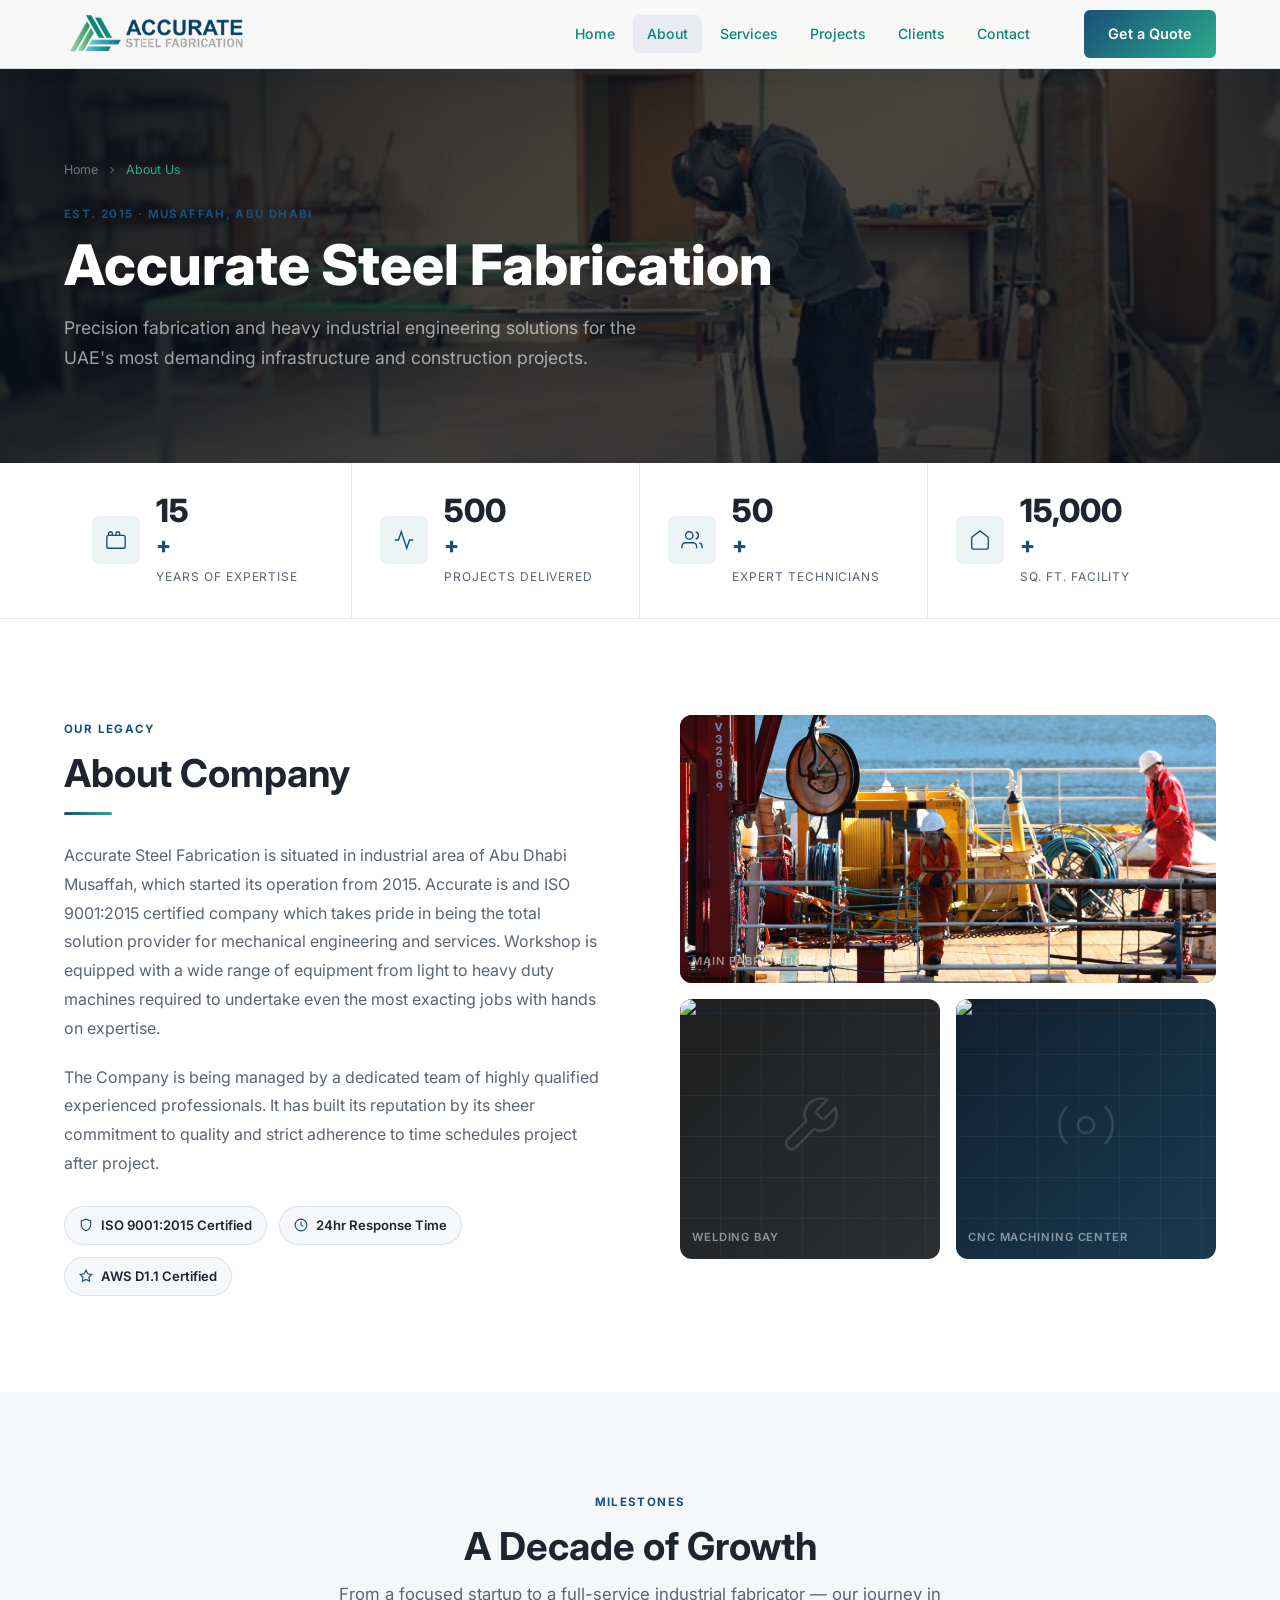
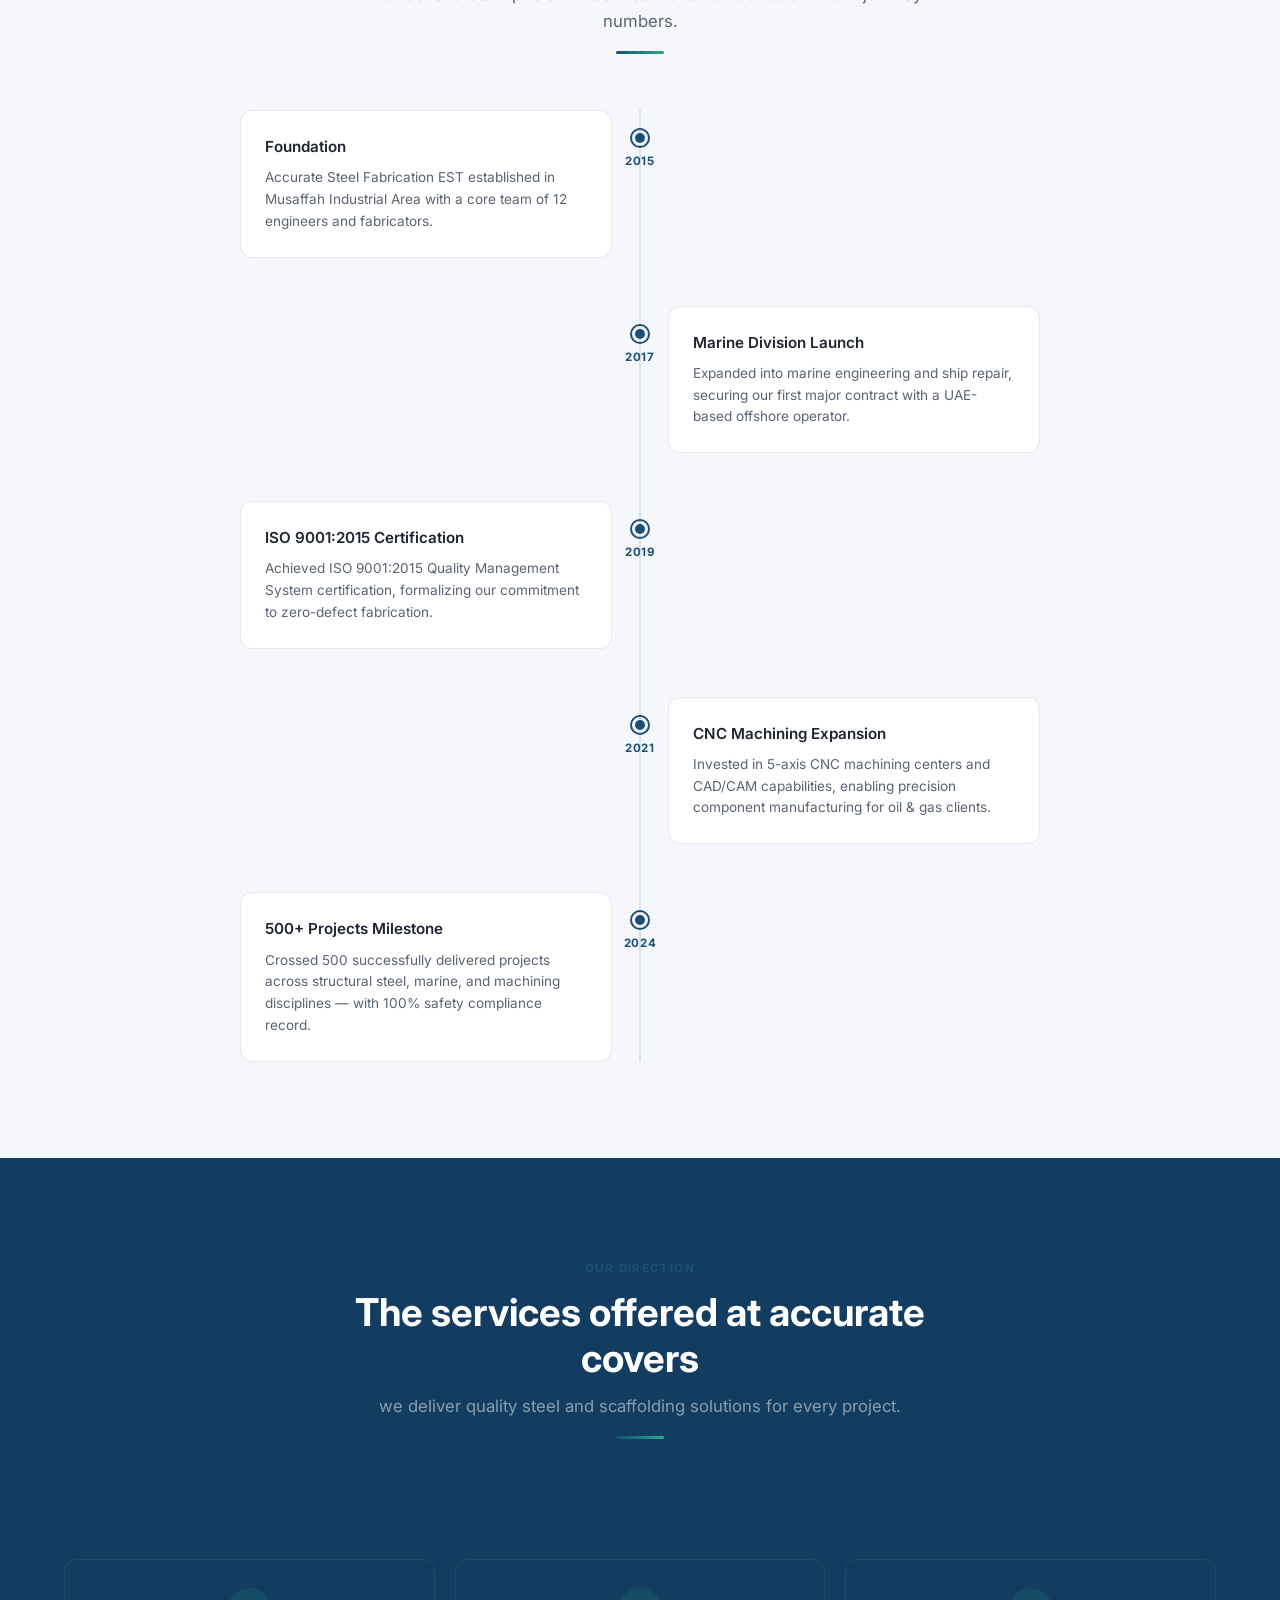
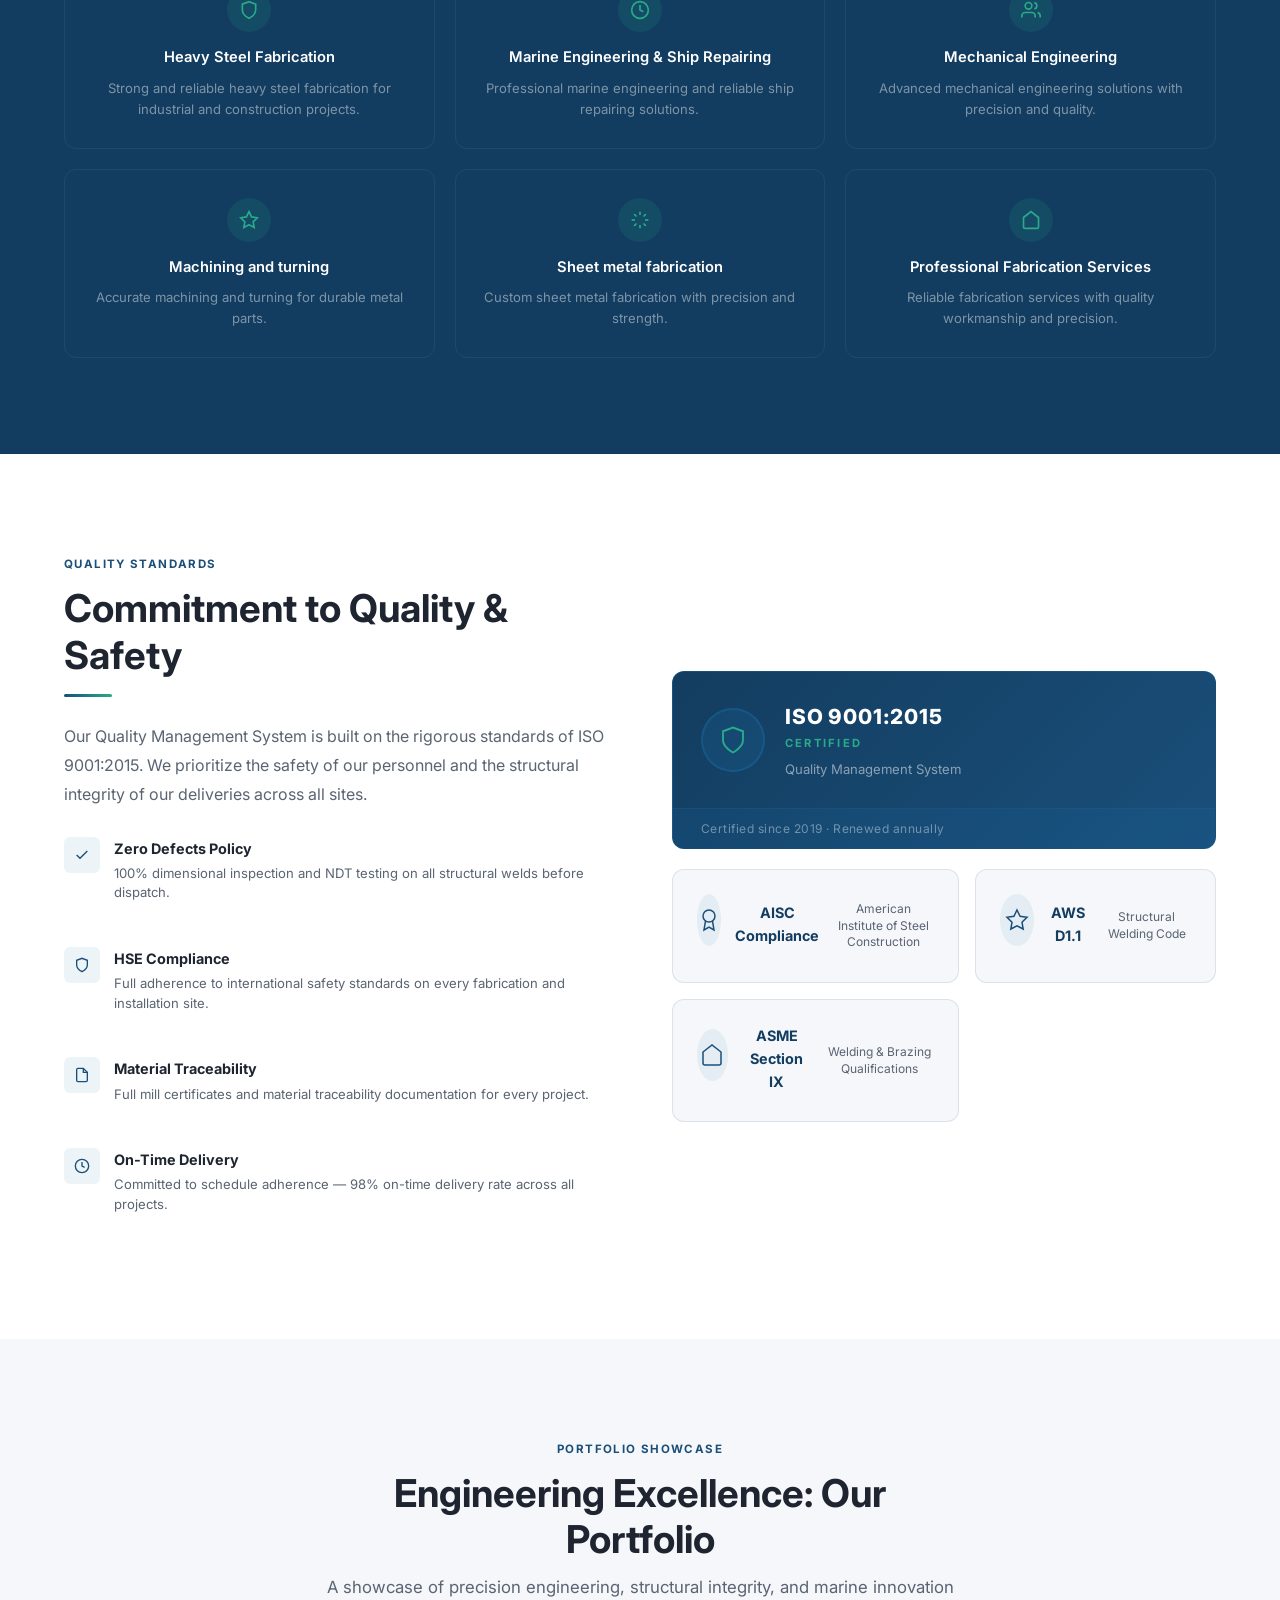
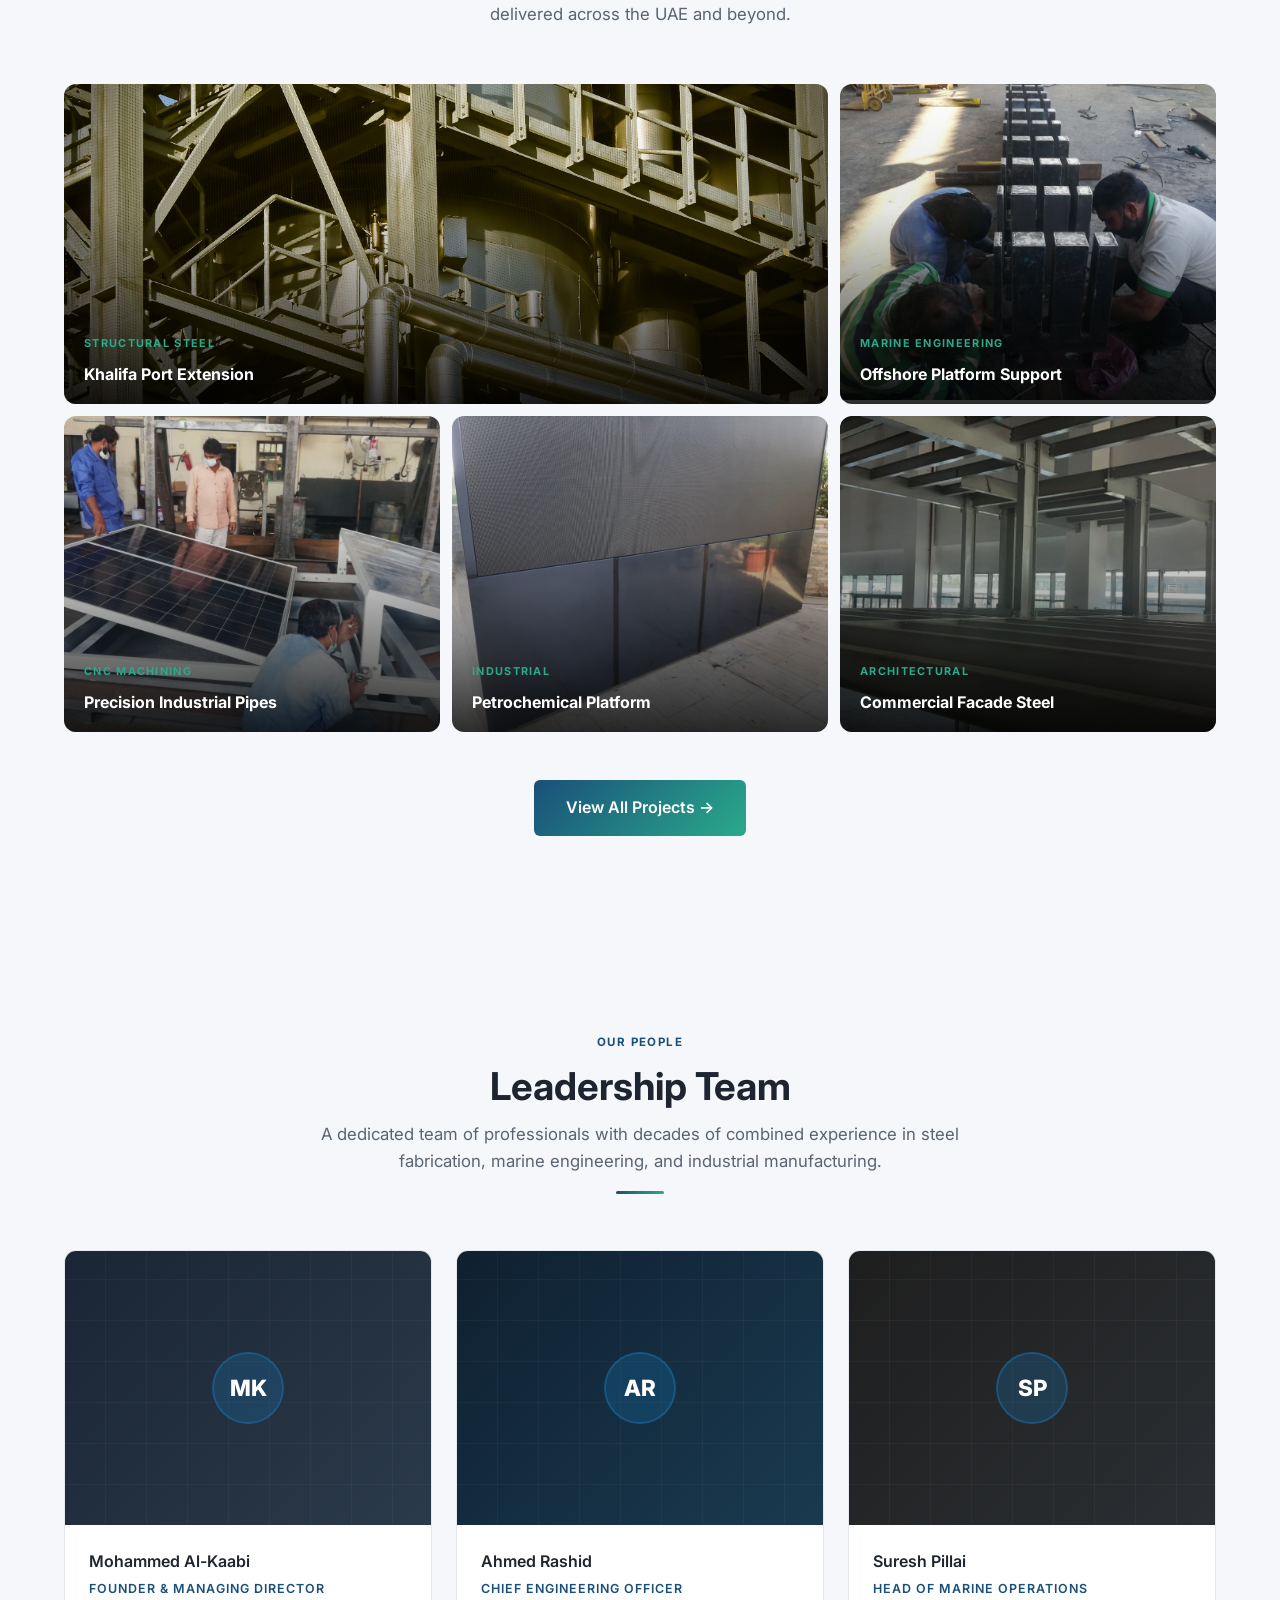
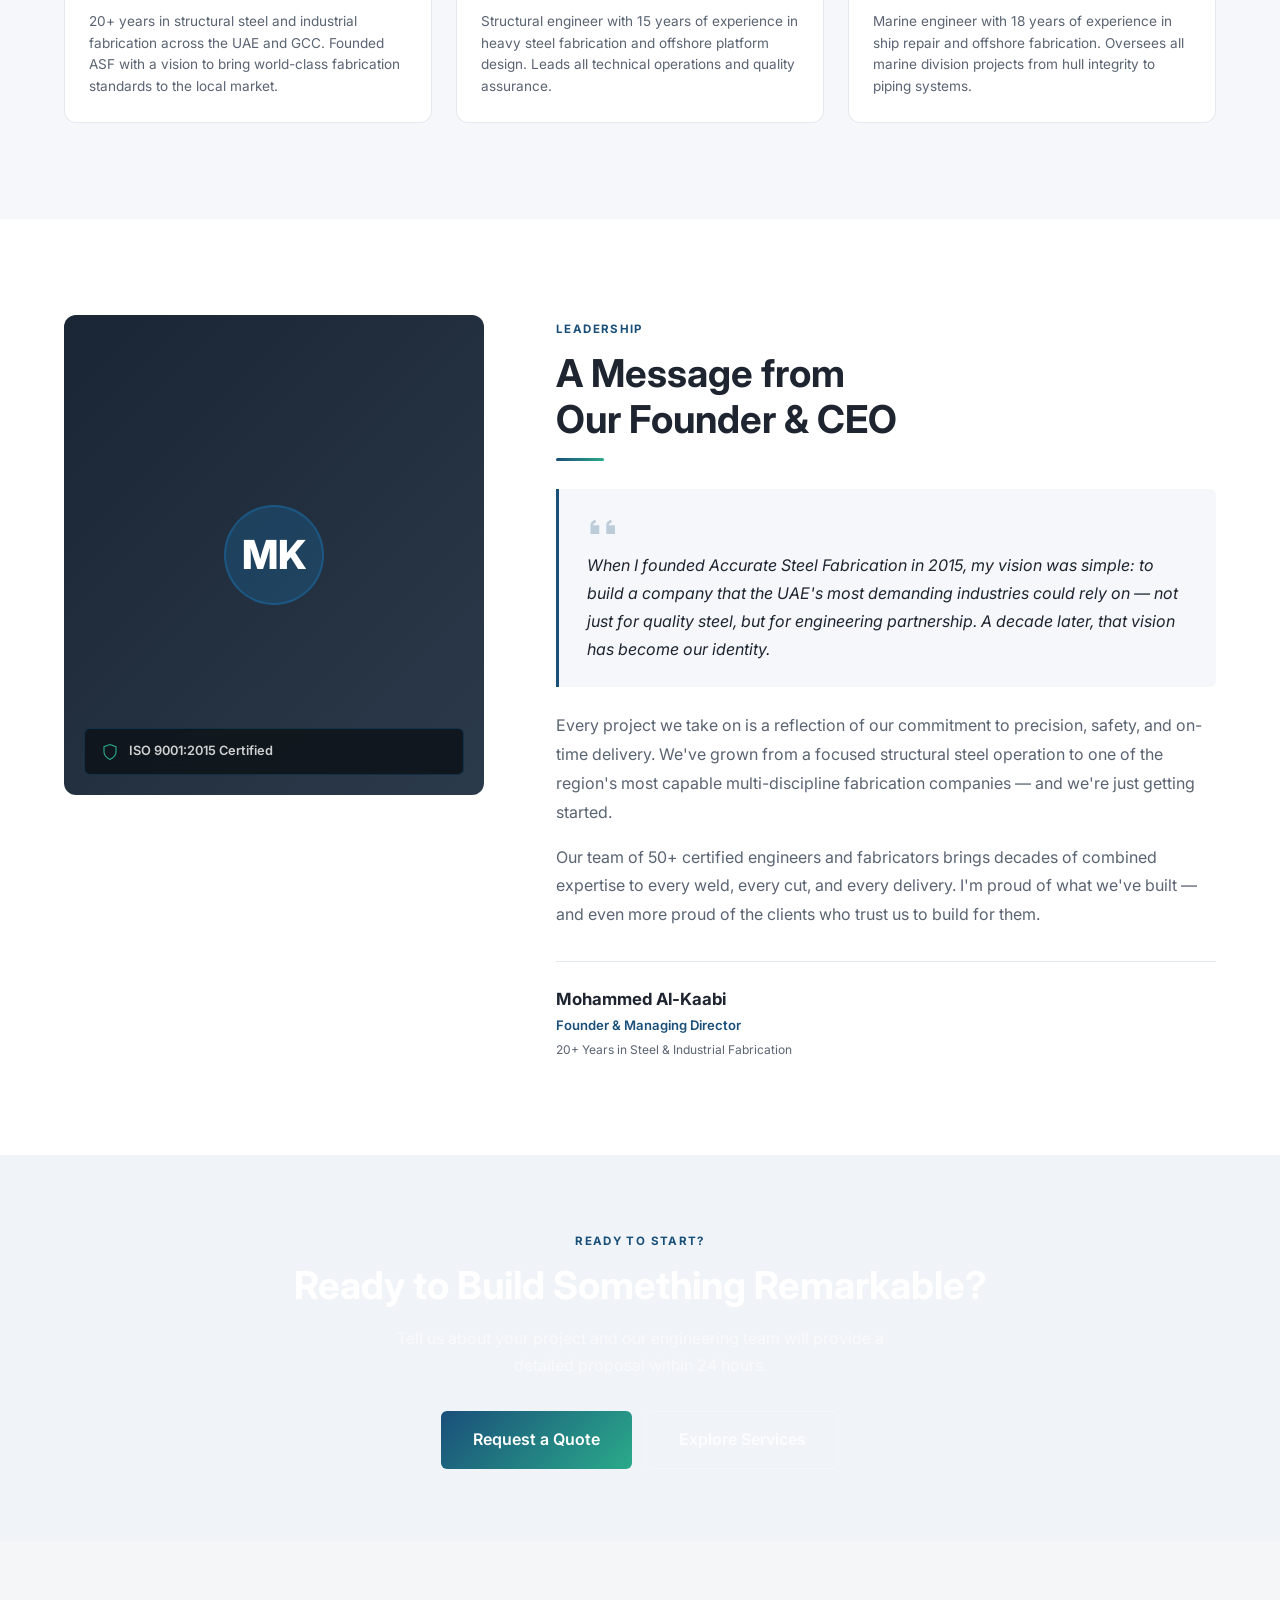
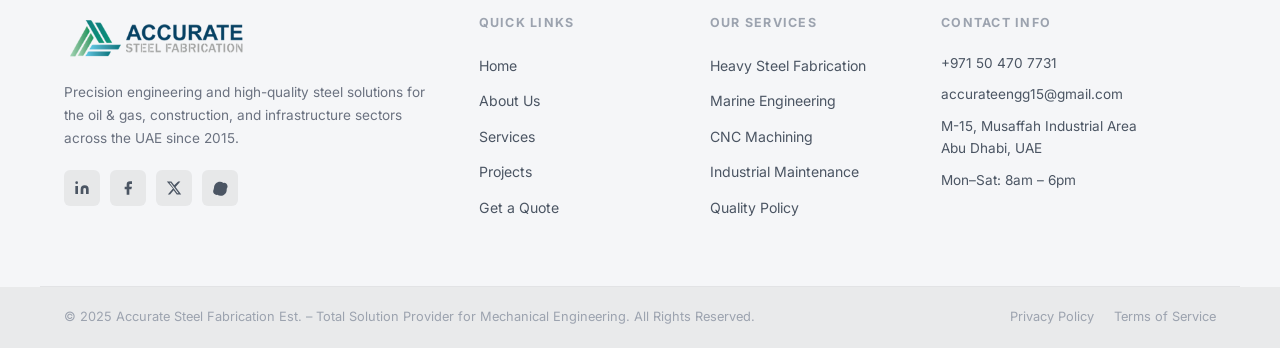
==== commit 96db8b46: "changes" ====
--- a/about.html
+++ b/about.html
@@ -1,5 +1,6 @@
 <!DOCTYPE html>
 <html lang="en">
+
 <head>
   <meta charset="UTF-8" />
   <meta name="viewport" content="width=device-width, initial-scale=1.0" />
@@ -9,657 +10,699 @@
   <link rel="preconnect" href="https://fonts.googleapis.com" />
   <link href="https://fonts.googleapis.com/css2?family=Inter:wght@400;500;600;700;800&display=swap" rel="stylesheet" />
 </head>
+
 <body>
 
-<!-- ===== HEADER ===== -->
-<header class="site-header" id="site-header">
-  <div class="container nav-container">
-    <a href="index.html" class="logo">
-      <img src="images/logo.png" alt="Accurate Steel Fabrication" class="logo-img" onerror="this.style.display='none';this.nextElementSibling.style.display='flex'">
-      <span class="logo-fallback">
-        <span class="logo-mark">ASF</span>
-        <span class="logo-text">Accurate Steel<br><small>Fabrication EST</small></span>
-      </span>
-    </a>
-    <nav class="main-nav" id="main-nav">
-      <a href="index.html">Home</a>
-      <a href="about.html" class="active">About</a>
-      <a href="services.html">Services</a>
-      <a href="projects.html">Projects</a>
-      <a href="clients.html">Clients</a>
-      <a href="contact.html">Contact</a>
-    </nav>
-    <a href="contact.html" class="btn btn-primary nav-cta">Get a Quote</a>
-    <button class="hamburger" id="hamburger" aria-label="Toggle menu">
-      <span></span><span></span><span></span>
-    </button>
-  </div>
-</header>
-
-<!-- ===== PAGE HERO ===== -->
-<section class="page-hero page-hero--img">
-  <img
-    src="https://images.unsplash.com/photo-1581094794329-c8112a89af12?w=1600&q=80&auto=format&fit=crop"
-    alt="Steel fabrication facility interior"
-    class="page-hero-bg"
-    loading="eager"
-  />
-  <div class="page-hero-overlay"></div>
-  <div class="container page-hero-content">
-    <div class="breadcrumb">
-      <a href="index.html">Home</a>
-      <svg viewBox="0 0 24 24" fill="none" stroke="currentColor" stroke-width="2" style="width:12px;height:12px"><polyline points="9 18 15 12 9 6"/></svg>
-      <span>About Us</span>
-    </div>
-    <span class="section-label">EST. 2015 · MUSAFFAH, ABU DHABI</span>
-    <h1>Engineering Excellence<br>Since 2015</h1>
-    <p>Precision fabrication and heavy industrial engineering solutions for the UAE's most demanding infrastructure and construction projects.</p>
-  </div>
-</section>
-
-<!-- ===== OUR LEGACY COUNTERS ===== -->
-<div class="legacy-counters">
-  <div class="container">
-    <div class="legacy-counters-grid">
-      <div class="legacy-counter">
-        <div class="lc-icon">
-          <svg viewBox="0 0 24 24" fill="none" stroke="currentColor" stroke-width="1.5"><rect x="2" y="7" width="20" height="14" rx="2"/><path d="M16 7V5a2 2 0 0 0-4 0v2M8 7V5a2 2 0 0 0-4 0v2"/></svg>
-        </div>
-        <div class="lc-data">
-          <strong class="counter-num" data-target="15">0</strong><em>+</em>
-          <span>Years of Expertise</span>
-        </div>
-      </div>
-      <div class="legacy-counter">
-        <div class="lc-icon">
-          <svg viewBox="0 0 24 24" fill="none" stroke="currentColor" stroke-width="1.5"><polyline points="22 12 18 12 15 21 9 3 6 12 2 12"/></svg>
-        </div>
-        <div class="lc-data">
-          <strong class="counter-num" data-target="500">0</strong><em>+</em>
-          <span>Projects Delivered</span>
-        </div>
-      </div>
-      <div class="legacy-counter">
-        <div class="lc-icon">
-          <svg viewBox="0 0 24 24" fill="none" stroke="currentColor" stroke-width="1.5"><path d="M17 21v-2a4 4 0 0 0-4-4H5a4 4 0 0 0-4 4v2"/><circle cx="9" cy="7" r="4"/><path d="M23 21v-2a4 4 0 0 0-3-3.87"/><path d="M16 3.13a4 4 0 0 1 0 7.75"/></svg>
-        </div>
-        <div class="lc-data">
-          <strong class="counter-num" data-target="50">0</strong><em>+</em>
-          <span>Expert Technicians</span>
-        </div>
-      </div>
-      <div class="legacy-counter">
-        <div class="lc-icon">
-          <svg viewBox="0 0 24 24" fill="none" stroke="currentColor" stroke-width="1.5"><path d="M3 9l9-7 9 7v11a2 2 0 0 1-2 2H5a2 2 0 0 1-2-2z"/></svg>
-        </div>
-        <div class="lc-data">
-          <strong class="counter-num" data-target="15000">0</strong><em>+</em>
-          <span>Sq. Ft. Facility</span>
-        </div>
-      </div>
-    </div>
-  </div>
-</div>
-
-<!-- ===== OUR JOURNEY ===== -->
-<section class="journey" id="journey">
-  <div class="container">
-    <div class="journey-grid">
-      <div class="journey-text">
-        <span class="section-label">Our Legacy</span>
-        <h2>Our Journey in Musaffah</h2>
-        <div class="section-divider"></div>
-        <br>
-        <p>Accurate Steel Fabrication EST was founded in 2015 in the heart of Musaffah Industrial Area, Abu Dhabi — the UAE's premier manufacturing hub. What began as a focused structural steel operation has grown into one of the region's most capable multi-discipline fabrication companies.</p>
-        <p>Today, we operate one of the most technologically advanced fabrication facilities in the region, serving the oil &amp; gas, construction, marine, and infrastructure industries across the UAE and beyond.</p>
-        <div class="about-badges" style="margin-top:28px">
-          <span class="badge">
-            <svg viewBox="0 0 24 24" fill="none" stroke="currentColor" stroke-width="2"><path d="M12 22s8-4 8-10V5l-8-3-8 3v7c0 6 8 10 8 10z"/></svg>
-            ISO 9001:2015 Certified
-          </span>
-          <span class="badge">
-            <svg viewBox="0 0 24 24" fill="none" stroke="currentColor" stroke-width="2"><circle cx="12" cy="12" r="10"/><polyline points="12 6 12 12 16 14"/></svg>
-            24hr Response Time
-          </span>
-          <span class="badge">
-            <svg viewBox="0 0 24 24" fill="none" stroke="currentColor" stroke-width="2"><polygon points="12 2 15.09 8.26 22 9.27 17 14.14 18.18 21.02 12 17.77 5.82 21.02 7 14.14 2 9.27 8.91 8.26 12 2"/></svg>
-            AWS D1.1 Certified
-          </span>
-        </div>
-      </div>
-      <div class="journey-visual">
-        <div class="journey-img-block">
-          <div class="img-placeholder img-placeholder--wide img-placeholder--factory">
-            <img src="https://images.unsplash.com/photo-1581094794329-c8112a89af12?w=800&q=80&auto=format&fit=crop" alt="Main fabrication hall" class="real-img" loading="lazy">
-            <div class="img-icon"><svg viewBox="0 0 24 24" fill="none" stroke="currentColor" stroke-width="1"><rect x="2" y="7" width="20" height="14" rx="1"/><path d="M16 7V5a2 2 0 0 0-4 0v2M8 7V5a2 2 0 0 0-4 0v2"/></svg></div>
-            <span class="img-label">Main Fabrication Hall</span>
-          </div>
-        </div>
-        <div class="journey-img-block">
-          <div class="img-placeholder img-placeholder--sq img-placeholder--welding">
-            <img src="https://images.unsplash.com/photo-1504328345606-18bbc8c9d7d1?w=400&q=80&auto=format&fit=crop" alt="Welding bay operations" class="real-img" loading="lazy">
-            <div class="img-icon"><svg viewBox="0 0 24 24" fill="none" stroke="currentColor" stroke-width="1"><path d="M14.7 6.3a1 1 0 0 0 0 1.4l1.6 1.6a1 1 0 0 0 1.4 0l3.77-3.77a6 6 0 0 1-7.94 7.94l-6.91 6.91a2.12 2.12 0 0 1-3-3l6.91-6.91a6 6 0 0 1 7.94-7.94l-3.76 3.76z"/></svg></div>
-            <span class="img-label">Welding Bay</span>
-          </div>
-        </div>
-        <div class="journey-img-block">
-          <div class="img-placeholder img-placeholder--sq img-placeholder--cnc">
-            <img src="https://images.unsplash.com/photo-1565793298595-6a879b1d9492?w=400&q=80&auto=format&fit=crop" alt="CNC machining center" class="real-img" loading="lazy">
-            <div class="img-icon"><svg viewBox="0 0 24 24" fill="none" stroke="currentColor" stroke-width="1"><circle cx="12" cy="12" r="3"/><path d="M19.07 4.93a10 10 0 0 1 0 14.14M4.93 4.93a10 10 0 0 0 0 14.14"/></svg></div>
-            <span class="img-label">CNC Machining Center</span>
-          </div>
-        </div>
-      </div>
-    </div>
-  </div>
-</section>
-
-<!-- ===== TIMELINE ===== -->
-<section class="timeline" id="timeline">
-  <div class="container">
-    <div class="section-header">
-      <span class="section-label">Milestones</span>
-      <h2>A Decade of Growth</h2>
-      <p>From a focused startup to a full-service industrial fabricator — our journey in numbers.</p>
-      <div class="section-divider"></div>
-    </div>
-    <div class="timeline-track">
-
-      <div class="timeline-item">
-        <div class="timeline-content">
-          <h4>Foundation</h4>
-          <p>Accurate Steel Fabrication EST established in Musaffah Industrial Area with a core team of 12 engineers and fabricators.</p>
-        </div>
-        <div class="timeline-dot">
-          <div class="timeline-dot-inner"></div>
-          <span class="timeline-year">2015</span>
-        </div>
-        <div class="timeline-empty"></div>
-      </div>
-
-      <div class="timeline-item">
-        <div class="timeline-empty"></div>
-        <div class="timeline-dot">
-          <div class="timeline-dot-inner"></div>
-          <span class="timeline-year">2017</span>
-        </div>
-        <div class="timeline-content">
-          <h4>Marine Division Launch</h4>
-          <p>Expanded into marine engineering and ship repair, securing our first major contract with a UAE-based offshore operator.</p>
-        </div>
-      </div>
-
-      <div class="timeline-item">
-        <div class="timeline-content">
-          <h4>ISO 9001:2015 Certification</h4>
-          <p>Achieved ISO 9001:2015 Quality Management System certification, formalizing our commitment to zero-defect fabrication.</p>
-        </div>
-        <div class="timeline-dot">
-          <div class="timeline-dot-inner"></div>
-          <span class="timeline-year">2019</span>
-        </div>
-        <div class="timeline-empty"></div>
-      </div>
-
-      <div class="timeline-item">
-        <div class="timeline-empty"></div>
-        <div class="timeline-dot">
-          <div class="timeline-dot-inner"></div>
-          <span class="timeline-year">2021</span>
-        </div>
-        <div class="timeline-content">
-          <h4>CNC Machining Expansion</h4>
-          <p>Invested in 5-axis CNC machining centers and CAD/CAM capabilities, enabling precision component manufacturing for oil &amp; gas clients.</p>
-        </div>
-      </div>
-
-      <div class="timeline-item">
-        <div class="timeline-content">
-          <h4>500+ Projects Milestone</h4>
-          <p>Crossed 500 successfully delivered projects across structural steel, marine, and machining disciplines — with 100% safety compliance record.</p>
-        </div>
-        <div class="timeline-dot">
-          <div class="timeline-dot-inner"></div>
-          <span class="timeline-year">2024</span>
-        </div>
-        <div class="timeline-empty"></div>
-      </div>
-
-    </div>
-  </div>
-</section>
-
-<!-- ===== VISION / MISSION ===== -->
-<section class="vision-mission" id="vision">
-  <div class="container">
-    <div class="section-header">
-      <span class="section-label">Our Direction</span>
-      <h2 style="color:var(--white)">Vision &amp; Mission</h2>
-      <p style="color:rgba(255,255,255,0.5)">The principles that guide every weld, every cut, and every delivery.</p>
-      <div class="section-divider"></div>
-    </div>
-    <div class="vm-grid">
-      <div class="vm-card">
-        <div class="vm-card-icon">
-          <svg viewBox="0 0 24 24" fill="none" stroke="currentColor" stroke-width="1.5"><circle cx="12" cy="12" r="10"/><circle cx="12" cy="12" r="3"/><line x1="12" y1="2" x2="12" y2="5"/><line x1="12" y1="19" x2="12" y2="22"/><line x1="2" y1="12" x2="5" y2="12"/><line x1="19" y1="12" x2="22" y2="12"/></svg>
-        </div>
-        <h3>Our Vision</h3>
-        <p>To be the UAE's most trusted and technically advanced steel fabrication and marine engineering company — recognized for precision, reliability, and an uncompromising commitment to quality across every project we undertake.</p>
-      </div>
-      <div class="vm-card">
-        <div class="vm-card-icon">
-          <svg viewBox="0 0 24 24" fill="none" stroke="currentColor" stroke-width="1.5"><path d="M22 11.08V12a10 10 0 1 1-5.93-9.14"/><polyline points="22 4 12 14.01 9 11.01"/></svg>
-        </div>
-        <h3>Our Mission</h3>
-        <p>To deliver precision-engineered fabrication solutions that exceed client expectations — on time, within budget, and to the highest international standards. We achieve this through skilled craftsmanship, advanced technology, and a culture of continuous improvement.</p>
-      </div>
-    </div>
-    <div class="values-grid">
-      <div class="value-item">
-        <div class="value-icon">
-          <svg viewBox="0 0 24 24" fill="none" stroke="currentColor" stroke-width="2"><path d="M12 22s8-4 8-10V5l-8-3-8 3v7c0 6 8 10 8 10z"/></svg>
-        </div>
-        <h4>Zero Defects</h4>
-        <p>Every component inspected at every weld and every stage.</p>
-      </div>
-      <div class="value-item">
-        <div class="value-icon">
-          <svg viewBox="0 0 24 24" fill="none" stroke="currentColor" stroke-width="2"><circle cx="12" cy="12" r="10"/><polyline points="12 6 12 12 16 14"/></svg>
-        </div>
-        <h4>On-Time Delivery</h4>
-        <p>Committed to schedule adherence from day one of every project.</p>
-      </div>
-      <div class="value-item">
-        <div class="value-icon">
-          <svg viewBox="0 0 24 24" fill="none" stroke="currentColor" stroke-width="2"><path d="M17 21v-2a4 4 0 0 0-4-4H5a4 4 0 0 0-4 4v2"/><circle cx="9" cy="7" r="4"/><path d="M23 21v-2a4 4 0 0 0-3-3.87"/><path d="M16 3.13a4 4 0 0 1 0 7.75"/></svg>
-        </div>
-        <h4>Client Partnership</h4>
-        <p>We work as an extension of your engineering team, not just a vendor.</p>
-      </div>
-      <div class="value-item">
-        <div class="value-icon">
-          <svg viewBox="0 0 24 24" fill="none" stroke="currentColor" stroke-width="2"><polygon points="12 2 15.09 8.26 22 9.27 17 14.14 18.18 21.02 12 17.77 5.82 21.02 7 14.14 2 9.27 8.91 8.26 12 2"/></svg>
-        </div>
-        <h4>HSE Compliance</h4>
-        <p>Safety-first culture with full compliance to international HSE standards.</p>
-      </div>
-      <div class="value-item">
-        <div class="value-icon">
-          <svg viewBox="0 0 24 24" fill="none" stroke="currentColor" stroke-width="2"><line x1="12" y1="2" x2="12" y2="6"/><line x1="12" y1="18" x2="12" y2="22"/><line x1="4.93" y1="4.93" x2="7.76" y2="7.76"/><line x1="16.24" y1="16.24" x2="19.07" y2="19.07"/><line x1="2" y1="12" x2="6" y2="12"/><line x1="18" y1="12" x2="22" y2="12"/><line x1="4.93" y1="19.07" x2="7.76" y2="16.24"/><line x1="16.24" y1="7.76" x2="19.07" y2="4.93"/></svg>
-        </div>
-        <h4>Innovation</h4>
-        <p>Continuous investment in technology and process improvement.</p>
-      </div>
-      <div class="value-item">
-        <div class="value-icon">
-          <svg viewBox="0 0 24 24" fill="none" stroke="currentColor" stroke-width="2"><path d="M3 9l9-7 9 7v11a2 2 0 0 1-2 2H5a2 2 0 0 1-2-2z"/></svg>
-        </div>
-        <h4>Material Traceability</h4>
-        <p>Full documentation and traceability for every material used.</p>
-      </div>
-    </div>
-  </div>
-</section>
-
-<!-- ===== QUALITY STANDARDS — ISO BADGE ===== -->
-<section class="quality" id="quality">
-  <div class="container">
-    <div class="quality-grid">
-      <div class="quality-text">
-        <span class="section-label">Quality Standards</span>
-        <h2>Commitment to Quality &amp; Safety</h2>
-        <div class="section-divider"></div>
-        <br>
-        <p>Our Quality Management System is built on the rigorous standards of ISO 9001:2015. We prioritize the safety of our personnel and the structural integrity of our deliveries across all sites.</p>
-        <div class="quality-points">
-          <div class="quality-point">
-            <div class="qp-icon"><svg viewBox="0 0 24 24" fill="none" stroke="currentColor" stroke-width="2"><polyline points="20 6 9 17 4 12"/></svg></div>
-            <div>
-              <h5>Zero Defects Policy</h5>
-              <p>100% dimensional inspection and NDT testing on all structural welds before dispatch.</p>
-            </div>
-          </div>
-          <div class="quality-point">
-            <div class="qp-icon"><svg viewBox="0 0 24 24" fill="none" stroke="currentColor" stroke-width="2"><path d="M12 22s8-4 8-10V5l-8-3-8 3v7c0 6 8 10 8 10z"/></svg></div>
-            <div>
-              <h5>HSE Compliance</h5>
-              <p>Full adherence to international safety standards on every fabrication and installation site.</p>
-            </div>
-          </div>
-          <div class="quality-point">
-            <div class="qp-icon"><svg viewBox="0 0 24 24" fill="none" stroke="currentColor" stroke-width="2"><path d="M14 2H6a2 2 0 0 0-2 2v16a2 2 0 0 0 2 2h12a2 2 0 0 0 2-2V8z"/><polyline points="14 2 14 8 20 8"/></svg></div>
-            <div>
-              <h5>Material Traceability</h5>
-              <p>Full mill certificates and material traceability documentation for every project.</p>
-            </div>
-          </div>
-          <div class="quality-point">
-            <div class="qp-icon"><svg viewBox="0 0 24 24" fill="none" stroke="currentColor" stroke-width="2"><circle cx="12" cy="12" r="10"/><polyline points="12 6 12 12 16 14"/></svg></div>
-            <div>
-              <h5>On-Time Delivery</h5>
-              <p>Committed to schedule adherence — 98% on-time delivery rate across all projects.</p>
-            </div>
-          </div>
-        </div>
-      </div>
-      <div class="quality-right">
-        <!-- ISO BADGE — PROMINENT -->
-        <div class="iso-badge-card">
-          <div class="iso-badge-inner">
-            <div class="iso-shield">
-              <svg viewBox="0 0 24 24" fill="none" stroke="currentColor" stroke-width="1.5"><path d="M12 22s8-4 8-10V5l-8-3-8 3v7c0 6 8 10 8 10z"/></svg>
-            </div>
-            <div class="iso-text">
-              <strong>ISO 9001:2015</strong>
-              <span>CERTIFIED</span>
-              <p>Quality Management System</p>
-            </div>
-          </div>
-          <div class="iso-badge-footer">
-            <span>Certified since 2019 · Renewed annually</span>
-          </div>
-        </div>
-        <div class="certs-list">
-          <div class="cert-item">
-            <div class="cert-badge"><svg viewBox="0 0 24 24" fill="none" stroke="currentColor" stroke-width="1.5"><circle cx="12" cy="8" r="6"/><path d="M15.477 12.89L17 22l-5-3-5 3 1.523-9.11"/></svg></div>
-            <strong>AISC Compliance</strong>
-            <span>American Institute of Steel Construction</span>
-          </div>
-          <div class="cert-item">
-            <div class="cert-badge"><svg viewBox="0 0 24 24" fill="none" stroke="currentColor" stroke-width="1.5"><polygon points="12 2 15.09 8.26 22 9.27 17 14.14 18.18 21.02 12 17.77 5.82 21.02 7 14.14 2 9.27 8.91 8.26 12 2"/></svg></div>
-            <strong>AWS D1.1</strong>
-            <span>Structural Welding Code</span>
-          </div>
-          <div class="cert-item">
-            <div class="cert-badge"><svg viewBox="0 0 24 24" fill="none" stroke="currentColor" stroke-width="1.5"><path d="M3 9l9-7 9 7v11a2 2 0 0 1-2 2H5a2 2 0 0 1-2-2z"/></svg></div>
-            <strong>ASME Section IX</strong>
-            <span>Welding &amp; Brazing Qualifications</span>
-          </div>
-        </div>
-      </div>
-    </div>
-  </div>
-</section>
-
-<!-- ===== INFRASTRUCTURE IMAGE GRID ===== -->
-<section class="infrastructure" id="infrastructure">
-  <div class="container">
-    <div class="section-header">
-      <span class="section-label">World-Class Infrastructure</span>
-      <h2>Our Facility in Musaffah</h2>
-      <p>Our 15,000 sq.ft facility is equipped with state-of-the-art machinery capable of handling high-precision fabrication and specialized structural works.</p>
-      <div class="section-divider"></div>
-    </div>
-    <div class="infra-grid">
-      <div class="infra-img-card infra-img-card--large">
-        <div class="img-placeholder img-placeholder--factory" style="padding-bottom:55%;">
-          <img src="https://images.unsplash.com/photo-1581094794329-c8112a89af12?w=900&q=80&auto=format&fit=crop" alt="CNC Fabrication Bay" class="real-img" loading="lazy">
-          <div class="img-icon"><svg viewBox="0 0 24 24" fill="none" stroke="currentColor" stroke-width="1"><rect x="2" y="7" width="20" height="14" rx="1"/></svg></div>
-          <span class="img-label">CNC Fabrication Bay</span>
-        </div>
-        <div class="infra-card-label">
-          <strong>CNC Fabrication Bay</strong>
-          <span>3-Axis &amp; 5-Axis VMC · Plasma Cutting · Press Brake</span>
-        </div>
-      </div>
-      <div class="infra-img-card">
-        <div class="img-placeholder img-placeholder--cnc" style="padding-bottom:65%;">
-          <img src="https://images.unsplash.com/photo-1565793298595-6a879b1d9492?w=500&q=80&auto=format&fit=crop" alt="Machining Center" class="real-img" loading="lazy">
-          <div class="img-icon"><svg viewBox="0 0 24 24" fill="none" stroke="currentColor" stroke-width="1"><circle cx="12" cy="12" r="3"/><path d="M19.07 4.93a10 10 0 0 1 0 14.14M4.93 4.93a10 10 0 0 0 0 14.14"/></svg></div>
-          <span class="img-label">Machining Center</span>
-        </div>
-        <div class="infra-card-label">
-          <strong>Machining Center</strong>
-          <span>CNC Turning · Milling · ±0.01mm Tolerance</span>
-        </div>
-      </div>
-      <div class="infra-img-card">
-        <div class="img-placeholder img-placeholder--welding" style="padding-bottom:65%;">
-          <img src="https://images.unsplash.com/photo-1504328345606-18bbc8c9d7d1?w=500&q=80&auto=format&fit=crop" alt="Welding Bay" class="real-img" loading="lazy">
-          <div class="img-icon"><svg viewBox="0 0 24 24" fill="none" stroke="currentColor" stroke-width="1"><path d="M14.7 6.3a1 1 0 0 0 0 1.4l1.6 1.6a1 1 0 0 0 1.4 0l3.77-3.77a6 6 0 0 1-7.94 7.94l-6.91 6.91a2.12 2.12 0 0 1-3-3l6.91-6.91a6 6 0 0 1 7.94-7.94l-3.76 3.76z"/></svg></div>
-          <span class="img-label">Welding Bay</span>
-        </div>
-        <div class="infra-card-label">
-          <strong>Welding Bay</strong>
-          <span>MIG / TIG · Lincoln Electric · ESAB</span>
-        </div>
-      </div>
-      <div class="infra-img-card">
-        <div class="img-placeholder img-placeholder--marine" style="padding-bottom:65%;">
-          <img src="https://images.unsplash.com/photo-1558618666-fcd25c85cd64?w=500&q=80&auto=format&fit=crop" alt="Heavy Assembly Area" class="real-img" loading="lazy">
-          <div class="img-icon"><svg viewBox="0 0 24 24" fill="none" stroke="currentColor" stroke-width="1"><path d="M3 17l3-3 4 4 4-4 3 3"/></svg></div>
-          <span class="img-label">Heavy Assembly Area</span>
-        </div>
-        <div class="infra-card-label">
-          <strong>Heavy Assembly Area</strong>
-          <span>Overhead Crane · 20T Capacity</span>
-        </div>
-      </div>
-      <div class="infra-img-card">
-        <div class="img-placeholder img-placeholder--steel" style="padding-bottom:65%;">
-          <img src="https://images.unsplash.com/photo-1504307651254-35680f356dfd?w=500&q=80&auto=format&fit=crop" alt="Blast and Paint Booth" class="real-img" loading="lazy">
-          <div class="img-icon"><svg viewBox="0 0 24 24" fill="none" stroke="currentColor" stroke-width="1"><path d="M12 22s8-4 8-10V5l-8-3-8 3v7c0 6 8 10 8 10z"/></svg></div>
-          <span class="img-label">Blast &amp; Paint Booth</span>
-        </div>
-        <div class="infra-card-label">
-          <strong>Blast &amp; Paint Booth</strong>
-          <span>SA 2.5 Blasting · Climate-Controlled Spray</span>
-        </div>
-      </div>
-    </div>
-  </div>
-</section>
-
-<!-- ===== LEADERSHIP TEAM ===== -->
-<section class="leadership" id="team">
-  <div class="container">
-    <div class="section-header">
-      <span class="section-label">Our People</span>
-      <h2>Leadership Team</h2>
-      <p>A dedicated team of professionals with decades of combined experience in steel fabrication, marine engineering, and industrial manufacturing.</p>
-      <div class="section-divider"></div>
-    </div>
-    <div class="team-grid">
-      <div class="team-card">
-        <div class="team-photo team-photo--1">
-          <div class="team-photo-initials">MK</div>
-        </div>
-        <div class="team-info">
-          <h3>Mohammed Al-Kaabi</h3>
-          <span class="team-role">Founder &amp; Managing Director</span>
-          <p>20+ years in structural steel and industrial fabrication across the UAE and GCC. Founded ASF with a vision to bring world-class fabrication standards to the local market.</p>
-        </div>
-      </div>
-      <div class="team-card">
-        <div class="team-photo team-photo--2">
-          <div class="team-photo-initials">AR</div>
-        </div>
-        <div class="team-info">
-          <h3>Ahmed Rashid</h3>
-          <span class="team-role">Chief Engineering Officer</span>
-          <p>Structural engineer with 15 years of experience in heavy steel fabrication and offshore platform design. Leads all technical operations and quality assurance.</p>
-        </div>
-      </div>
-      <div class="team-card">
-        <div class="team-photo team-photo--3">
-          <div class="team-photo-initials">SP</div>
-        </div>
-        <div class="team-info">
-          <h3>Suresh Pillai</h3>
-          <span class="team-role">Head of Marine Operations</span>
-          <p>Marine engineer with 18 years of experience in ship repair and offshore fabrication. Oversees all marine division projects from hull integrity to piping systems.</p>
-        </div>
-      </div>
-    </div>
-  </div>
-</section>
-
-<!-- ===== QHSE POLICY ===== -->
-<section class="qhse-section" id="qhse">
-  <div class="container">
-    <div class="section-header">
-      <span class="section-label">QHSE Policy</span>
-      <h2>Quality, Health, Safety &amp; Environment</h2>
-      <p>Our QHSE commitment is the foundation of every project we undertake — from the first weld to final delivery.</p>
-      <div class="section-divider"></div>
-    </div>
-    <div class="qhse-grid">
-      <div class="qhse-card">
-        <div class="qhse-icon" style="background:rgba(26,111,168,0.1);color:var(--steel-blue)">
-          <svg viewBox="0 0 24 24" fill="none" stroke="currentColor" stroke-width="1.5"><path d="M12 22s8-4 8-10V5l-8-3-8 3v7c0 6 8 10 8 10z"/></svg>
-        </div>
-        <h3>Quality</h3>
-        <p>Built on ISO 9001:2015, our Quality Management System ensures zero-defect fabrication through 100% dimensional inspection, NDT testing on all structural welds, and full material traceability documentation for every project.</p>
-        <div class="qhse-badge">ISO 9001:2015 Certified</div>
-      </div>
-      <div class="qhse-card">
-        <div class="qhse-icon" style="background:rgba(26,170,138,0.1);color:var(--teal)">
-          <svg viewBox="0 0 24 24" fill="none" stroke="currentColor" stroke-width="1.5"><path d="M20.84 4.61a5.5 5.5 0 0 0-7.78 0L12 5.67l-1.06-1.06a5.5 5.5 0 0 0-7.78 7.78l1.06 1.06L12 21.23l7.78-7.78 1.06-1.06a5.5 5.5 0 0 0 0-7.78z"/></svg>
-        </div>
-        <h3>Health</h3>
-        <p>The wellbeing of our workforce is non-negotiable. We enforce strict occupational health protocols, regular medical screenings, ergonomic workstation standards, and a zero-tolerance policy on unsafe practices across all sites.</p>
-        <div class="qhse-badge" style="background:rgba(26,170,138,0.1);color:var(--teal);border-color:rgba(26,170,138,0.3)">Zero Incident Culture</div>
-      </div>
-      <div class="qhse-card">
-        <div class="qhse-icon" style="background:rgba(239,68,68,0.1);color:#ef4444">
-          <svg viewBox="0 0 24 24" fill="none" stroke="currentColor" stroke-width="1.5"><path d="M10.29 3.86L1.82 18a2 2 0 0 0 1.71 3h16.94a2 2 0 0 0 1.71-3L13.71 3.86a2 2 0 0 0-3.42 0z"/><line x1="12" y1="9" x2="12" y2="13"/><line x1="12" y1="17" x2="12.01" y2="17"/></svg>
-        </div>
-        <h3>Safety</h3>
-        <p>Safety-first engineering is embedded in our culture. Full PPE compliance, daily toolbox talks, risk assessments before every task, and adherence to international HSE standards on every fabrication and installation site.</p>
-        <div class="qhse-badge" style="background:rgba(239,68,68,0.08);color:#ef4444;border-color:rgba(239,68,68,0.25)">100% HSE Compliance</div>
-      </div>
-      <div class="qhse-card">
-        <div class="qhse-icon" style="background:rgba(34,197,94,0.1);color:#22c55e">
-          <svg viewBox="0 0 24 24" fill="none" stroke="currentColor" stroke-width="1.5"><path d="M12 22s-8-4.5-8-11.8A8 8 0 0 1 12 2a8 8 0 0 1 8 8.2c0 7.3-8 11.8-8 11.8z"/><path d="M12 11a1 1 0 1 0 0-2 1 1 0 0 0 0 2z"/></svg>
-        </div>
-        <h3>Environment</h3>
-        <p>We are committed to minimizing our environmental footprint. Responsible waste management, controlled blasting and painting operations, and compliance with UAE environmental regulations are standard practice at our Musaffah facility.</p>
-        <div class="qhse-badge" style="background:rgba(34,197,94,0.08);color:#22c55e;border-color:rgba(34,197,94,0.25)">UAE Environmental Standards</div>
-      </div>
-    </div>
-    <div class="qhse-statement">
-      <div class="qhse-statement-icon">
-        <svg viewBox="0 0 24 24" fill="none" stroke="currentColor" stroke-width="1.5"><path d="M12 22s8-4 8-10V5l-8-3-8 3v7c0 6 8 10 8 10z"/></svg>
-      </div>
-      <div>
-        <h4>Our QHSE Commitment</h4>
-        <p>Accurate Steel Fabrication EST is committed to providing a safe and healthy workplace, delivering quality products that meet or exceed client expectations, and operating in an environmentally responsible manner. Our ISO 9001:2015 certification is not just a badge — it is the foundation of how we work, every single day.</p>
-      </div>
-    </div>
-  </div>
-</section>
-
-<!-- ===== CEO SECTION ===== -->
-<section class="ceo-section" id="ceo">
-  <div class="container">
-    <div class="ceo-grid">
-      <div class="ceo-photo-wrap">
-        <div class="ceo-photo">
-          <img src="images/ceo.jpg" alt="CEO of Accurate Steel Fabrication" onerror="this.style.display='none';this.nextElementSibling.style.display='flex'">
-          <div class="ceo-photo-fallback">
-            <span>MK</span>
-          </div>
-        </div>
-        <div class="ceo-photo-badge">
-          <svg viewBox="0 0 24 24" fill="none" stroke="currentColor" stroke-width="1.5"><path d="M12 22s8-4 8-10V5l-8-3-8 3v7c0 6 8 10 8 10z"/></svg>
-          <span>ISO 9001:2015 Certified</span>
-        </div>
-      </div>
-      <div class="ceo-content">
-        <span class="section-label">Leadership</span>
-        <h2>A Message from<br>Our Founder &amp; CEO</h2>
-        <div class="section-divider" style="margin:16px 0 28px;"></div>
-        <div class="ceo-quote">
-          <svg viewBox="0 0 32 32" fill="currentColor" class="ceo-quote-icon"><path d="M10 8C6.686 8 4 10.686 4 14v10h10V14H7c0-1.654 1.346-3 3-3V8zm18 0c-3.314 0-6 2.686-6 6v10h10V14h-7c0-1.654 1.346-3 3-3V8z"/></svg>
-          <p>When I founded Accurate Steel Fabrication in 2015, my vision was simple: to build a company that the UAE's most demanding industries could rely on — not just for quality steel, but for engineering partnership. A decade later, that vision has become our identity.</p>
-        </div>
-        <p style="color:var(--steel);line-height:1.8;margin-bottom:16px;">Every project we take on is a reflection of our commitment to precision, safety, and on-time delivery. We've grown from a focused structural steel operation to one of the region's most capable multi-discipline fabrication companies — and we're just getting started.</p>
-        <p style="color:var(--steel);line-height:1.8;margin-bottom:32px;">Our team of 50+ certified engineers and fabricators brings decades of combined expertise to every weld, every cut, and every delivery. I'm proud of what we've built — and even more proud of the clients who trust us to build for them.</p>
-        <div class="ceo-signature">
-          <div class="ceo-sig-info">
-            <strong>Mohammed Al-Kaabi</strong>
-            <span>Founder &amp; Managing Director</span>
-            <span class="ceo-exp">20+ Years in Steel &amp; Industrial Fabrication</span>
-          </div>
-        </div>
-      </div>
-    </div>
-  </div>
-</section>
-
-<!-- ===== CTA BANNER ===== -->
-<section style="padding:72px 0; background:var(--charcoal-d);">
-  <div class="container" style="text-align:center;">
-    <span class="section-label">Ready to Start?</span>
-    <h2 style="color:var(--white);margin-bottom:16px;">Ready to Build Something Remarkable?</h2>
-    <p style="color:rgba(255,255,255,0.55);max-width:520px;margin:0 auto 32px;line-height:1.7;">Tell us about your project and our engineering team will provide a detailed proposal within 24 hours.</p>
-    <div style="display:flex;gap:14px;justify-content:center;flex-wrap:wrap;">
-      <a href="contact.html" class="btn btn-primary btn-lg">Request a Quote</a>
-      <a href="services.html" class="btn btn-outline btn-lg" style="border-color:rgba(255,255,255,0.3);color:rgba(255,255,255,0.8);">Explore Services</a>
-    </div>
-  </div>
-</section>
-
-<!-- ===== FOOTER ===== -->
-<footer class="site-footer">
-  <div class="container footer-grid">
-    <div class="footer-brand">
-      <a href="index.html" class="logo logo--light">
-        <img src="images/logo.png" alt="Accurate Steel Fabrication" class="logo-img" onerror="this.style.display='none';this.nextElementSibling.style.display='flex'">
+  <!-- ===== HEADER ===== -->
+  <header class="site-header" id="site-header">
+    <div class="container nav-container">
+      <a href="index.html" class="logo">
+        <img src="images/logo.png" alt="Accurate Steel Fabrication" class="logo-img"
+          onerror="this.style.display='none';this.nextElementSibling.style.display='flex'">
         <span class="logo-fallback">
           <span class="logo-mark">ASF</span>
           <span class="logo-text">Accurate Steel<br><small>Fabrication EST</small></span>
         </span>
       </a>
-      <p>Precision engineering and high-quality steel solutions for the oil &amp; gas, construction, and infrastructure sectors across the UAE since 2015.</p>
-      <div class="social-links">
-        <a href="#" aria-label="LinkedIn"><svg viewBox="0 0 24 24" fill="currentColor"><path d="M16 8a6 6 0 0 1 6 6v7h-4v-7a2 2 0 0 0-4 0v7h-4v-7a6 6 0 0 1 6-6z"/><rect x="2" y="9" width="4" height="12"/><circle cx="4" cy="4" r="2"/></svg></a>
-        <a href="#" aria-label="Facebook"><svg viewBox="0 0 24 24" fill="currentColor"><path d="M18 2h-3a5 5 0 0 0-5 5v3H7v4h3v8h4v-8h3l1-4h-4V7a1 1 0 0 1 1-1h3z"/></svg></a>
-        <a href="#" aria-label="Twitter / X"><svg viewBox="0 0 24 24" fill="currentColor"><path d="M18.244 2.25h3.308l-7.227 8.26 8.502 11.24H16.17l-4.714-6.231-5.401 6.231H2.744l7.737-8.835L1.254 2.25H8.08l4.253 5.622zm-1.161 17.52h1.833L7.084 4.126H5.117z"/></svg></a>
-        <a href="#" aria-label="Skype"><svg viewBox="0 0 24 24" fill="currentColor"><path d="M12.069 18.874c-4.023 0-5.82-1.979-5.82-3.464 0-.765.561-1.296 1.333-1.296 1.723 0 1.273 2.477 4.487 2.477 1.641 0 2.55-.895 2.55-1.811 0-.551-.269-1.16-1.354-1.429l-3.576-.895c-2.88-.724-3.403-2.286-3.403-3.751 0-3.047 2.861-4.191 5.549-4.191 2.471 0 5.393 1.373 5.393 3.199 0 .784-.688 1.24-1.453 1.24-1.469 0-1.198-2.037-4.164-2.037-1.469 0-2.292.664-2.292 1.617s1.153 1.258 2.157 1.487l2.637.587c2.891.649 3.624 2.346 3.624 3.944 0 2.476-1.902 4.324-5.668 4.324m9.931-5.535a9.13 9.13 0 0 1 .08 1.19c0 5.086-4.063 9.21-9.08 9.21a8.98 8.98 0 0 1-4.952-1.483 5.28 5.28 0 0 1-1.064.107c-2.924 0-5.294-2.384-5.294-5.324a5.37 5.37 0 0 1 .75-2.742A9.266 9.266 0 0 1 2.999 12c0-5.086 4.063-9.21 9.08-9.21a8.98 8.98 0 0 1 5.055 1.55 5.24 5.24 0 0 1 .906-.079c2.924 0 5.294 2.384 5.294 5.324a5.37 5.37 0 0 1-.334 1.754z"/></svg></a>
-      </div>
-    </div>
-    <div class="footer-col">
-      <h4>Quick Links</h4>
-      <ul>
-        <li><a href="index.html">Home</a></li>
-        <li><a href="about.html">About Us</a></li>
-        <li><a href="services.html">Services</a></li>
-        <li><a href="projects.html">Projects</a></li>
-        <li><a href="contact.html">Get a Quote</a></li>
-      </ul>
-    </div>
-    <div class="footer-col">
-      <h4>Our Services</h4>
-      <ul>
-        <li><a href="services.html#fabrication">Heavy Steel Fabrication</a></li>
-        <li><a href="services.html#marine">Marine Engineering</a></li>
-        <li><a href="services.html#cnc">CNC Machining</a></li>
-        <li><a href="services.html#maintenance">Industrial Maintenance</a></li>
-        <li><a href="about.html#quality">Quality Policy</a></li>
-      </ul>
-    </div>
-    <div class="footer-col">
-      <h4>Contact Info</h4>
-      <ul class="contact-list">
-        <li>+971 50 470 7731</li>
-        <li>accurateengg15@gmail.com</li>
-        <li>M-15, Musaffah Industrial Area<br>Abu Dhabi, UAE</li>
-        <li>Mon–Sat: 8am – 6pm</li>
-      </ul>
+      <nav class="main-nav" id="main-nav">
+        <a href="index.html">Home</a>
+        <a href="about.html" class="active">About</a>
+        <a href="services.html">Services</a>
+        <a href="projects.html">Projects</a>
+        <a href="clients.html">Clients</a>
+        <a href="contact.html">Contact</a>
+      </nav>
+      <a href="contact.html" class="btn btn-primary nav-cta">Get a Quote</a>
+      <button class="hamburger" id="hamburger" aria-label="Toggle menu">
+        <span></span><span></span><span></span>
+      </button>
+    </div>
+  </header>
+
+  <!-- ===== PAGE HERO ===== -->
+  <section class="page-hero page-hero--img">
+    <img src="/images/emirkrasnic-business-2168424_640.jpg" alt="Steel fabrication facility interior"
+      class="page-hero-bg" loading="eager" />
+    <div class="page-hero-overlay"></div>
+    <div class="container page-hero-content">
+      <div class="breadcrumb">
+        <a href="index.html">Home</a>
+        <svg viewBox="0 0 24 24" fill="none" stroke="currentColor" stroke-width="2" style="width:12px;height:12px">
+          <polyline points="9 18 15 12 9 6" />
+        </svg>
+        <span>About Us</span>
+      </div>
+      <span class="section-label">EST. 2015 · MUSAFFAH, ABU DHABI</span>
+      <h1>Accurate Steel Fabrication</h1>
+      <p>Precision fabrication and heavy industrial engineering solutions for the UAE's most demanding infrastructure
+        and construction projects.</p>
+    </div>
+  </section>
+
+  <!-- ===== OUR LEGACY COUNTERS ===== -->
+  <div class="legacy-counters">
+    <div class="container">
+      <div class="legacy-counters-grid">
+        <div class="legacy-counter">
+          <div class="lc-icon">
+            <svg viewBox="0 0 24 24" fill="none" stroke="currentColor" stroke-width="1.5">
+              <rect x="2" y="7" width="20" height="14" rx="2" />
+              <path d="M16 7V5a2 2 0 0 0-4 0v2M8 7V5a2 2 0 0 0-4 0v2" />
+            </svg>
+          </div>
+          <div class="lc-data">
+            <strong class="counter-num" data-target="15">0</strong><em>+</em>
+            <span>Years of Expertise</span>
+          </div>
+        </div>
+        <div class="legacy-counter">
+          <div class="lc-icon">
+            <svg viewBox="0 0 24 24" fill="none" stroke="currentColor" stroke-width="1.5">
+              <polyline points="22 12 18 12 15 21 9 3 6 12 2 12" />
+            </svg>
+          </div>
+          <div class="lc-data">
+            <strong class="counter-num" data-target="500">0</strong><em>+</em>
+            <span>Projects Delivered</span>
+          </div>
+        </div>
+        <div class="legacy-counter">
+          <div class="lc-icon">
+            <svg viewBox="0 0 24 24" fill="none" stroke="currentColor" stroke-width="1.5">
+              <path d="M17 21v-2a4 4 0 0 0-4-4H5a4 4 0 0 0-4 4v2" />
+              <circle cx="9" cy="7" r="4" />
+              <path d="M23 21v-2a4 4 0 0 0-3-3.87" />
+              <path d="M16 3.13a4 4 0 0 1 0 7.75" />
+            </svg>
+          </div>
+          <div class="lc-data">
+            <strong class="counter-num" data-target="50">0</strong><em>+</em>
+            <span>Expert Technicians</span>
+          </div>
+        </div>
+        <div class="legacy-counter">
+          <div class="lc-icon">
+            <svg viewBox="0 0 24 24" fill="none" stroke="currentColor" stroke-width="1.5">
+              <path d="M3 9l9-7 9 7v11a2 2 0 0 1-2 2H5a2 2 0 0 1-2-2z" />
+            </svg>
+          </div>
+          <div class="lc-data">
+            <strong class="counter-num" data-target="15000">0</strong><em>+</em>
+            <span>Sq. Ft. Facility</span>
+          </div>
+        </div>
+      </div>
     </div>
   </div>
-  <div class="footer-bottom">
+
+  <!-- ===== OUR JOURNEY ===== -->
+  <section class="journey" id="journey">
     <div class="container">
-      <p>&copy; 2025 Accurate Steel Fabrication Est. – Total Solution Provider for Mechanical Engineering. All Rights Reserved.</p>
-      <div class="footer-links">
-        <a href="#">Privacy Policy</a>
-        <a href="#">Terms of Service</a>
-      </div>
-    </div>
-  </div>
-</footer>
-
-<script src="js/main.js"></script>
+      <div class="journey-grid">
+        <div class="journey-text">
+          <span class="section-label">Our Legacy</span>
+          <h2>About Company</h2>
+          <div class="section-divider"></div>
+          <br>
+          <p>Accurate Steel Fabrication is situated in industrial area of Abu Dhabi Musaffah, which started its
+            operation from 2015.
+            Accurate is and ISO 9001:2015 certified company which takes pride in being the total solution provider for
+            mechanical engineering and services. Workshop is equipped with a wide range of equipment from light to heavy
+            duty machines required to undertake even the most exacting jobs with hands on expertise.</p>
+          <p>The Company is being managed by a dedicated team of highly qualified experienced professionals. It has
+            built its reputation by its sheer commitment to quality and strict adherence to time schedules project after
+            project.</p>
+          <div class="about-badges" style="margin-top:28px">
+            <span class="badge">
+              <svg viewBox="0 0 24 24" fill="none" stroke="currentColor" stroke-width="2">
+                <path d="M12 22s8-4 8-10V5l-8-3-8 3v7c0 6 8 10 8 10z" />
+              </svg>
+              ISO 9001:2015 Certified
+            </span>
+            <span class="badge">
+              <svg viewBox="0 0 24 24" fill="none" stroke="currentColor" stroke-width="2">
+                <circle cx="12" cy="12" r="10" />
+                <polyline points="12 6 12 12 16 14" />
+              </svg>
+              24hr Response Time
+            </span>
+            <span class="badge">
+              <svg viewBox="0 0 24 24" fill="none" stroke="currentColor" stroke-width="2">
+                <polygon
+                  points="12 2 15.09 8.26 22 9.27 17 14.14 18.18 21.02 12 17.77 5.82 21.02 7 14.14 2 9.27 8.91 8.26 12 2" />
+              </svg>
+              AWS D1.1 Certified
+            </span>
+          </div>
+        </div>
+        <div class="journey-visual">
+          <div class="journey-img-block">
+            <div class="img-placeholder img-placeholder--wide img-placeholder--factory">
+              <img src="/images/beautiful-moments-marine-4019745.jpg"
+                alt="Main fabrication hall" class="real-img" loading="lazy">
+              <div class="img-icon"><svg viewBox="0 0 24 24" fill="none" stroke="currentColor" stroke-width="1">
+                  <rect x="2" y="7" width="20" height="14" rx="1" />
+                  <path d="M16 7V5a2 2 0 0 0-4 0v2M8 7V5a2 2 0 0 0-4 0v2" />
+                </svg></div>
+              <span class="img-label">Main Fabrication Hall</span>
+            </div>
+          </div>
+          <div class="journey-img-block">
+            <div class="img-placeholder img-placeholder--sq img-placeholder--welding">
+              <img src="https://images.unsplash.com/photo-1504328345606-18bbc8c9d7d1?w=400&q=80&auto=format&fit=crop"
+                alt="Welding bay operations" class="real-img" loading="lazy">
+              <div class="img-icon"><svg viewBox="0 0 24 24" fill="none" stroke="currentColor" stroke-width="1">
+                  <path
+                    d="M14.7 6.3a1 1 0 0 0 0 1.4l1.6 1.6a1 1 0 0 0 1.4 0l3.77-3.77a6 6 0 0 1-7.94 7.94l-6.91 6.91a2.12 2.12 0 0 1-3-3l6.91-6.91a6 6 0 0 1 7.94-7.94l-3.76 3.76z" />
+                </svg></div>
+              <span class="img-label">Welding Bay</span>
+            </div>
+          </div>
+          <div class="journey-img-block">
+            <div class="img-placeholder img-placeholder--sq img-placeholder--cnc">
+              <img src="https://images.unsplash.com/photo-1565793298595-6a879b1d9492?w=400&q=80&auto=format&fit=crop"
+                alt="CNC machining center" class="real-img" loading="lazy">
+              <div class="img-icon"><svg viewBox="0 0 24 24" fill="none" stroke="currentColor" stroke-width="1">
+                  <circle cx="12" cy="12" r="3" />
+                  <path d="M19.07 4.93a10 10 0 0 1 0 14.14M4.93 4.93a10 10 0 0 0 0 14.14" />
+                </svg></div>
+              <span class="img-label">CNC Machining Center</span>
+            </div>
+          </div>
+        </div>
+      </div>
+    </div>
+  </section>
+
+  <!-- ===== TIMELINE ===== -->
+  <section class="timeline" id="timeline">
+    <div class="container">
+      <div class="section-header">
+        <span class="section-label">Milestones</span>
+        <h2>A Decade of Growth</h2>
+        <p>From a focused startup to a full-service industrial fabricator — our journey in numbers.</p>
+        <div class="section-divider"></div>
+      </div>
+      <div class="timeline-track">
+
+        <div class="timeline-item">
+          <div class="timeline-content">
+            <h4>Foundation</h4>
+            <p>Accurate Steel Fabrication EST established in Musaffah Industrial Area with a core team of 12 engineers
+              and fabricators.</p>
+          </div>
+          <div class="timeline-dot">
+            <div class="timeline-dot-inner"></div>
+            <span class="timeline-year">2015</span>
+          </div>
+          <div class="timeline-empty"></div>
+        </div>
+
+        <div class="timeline-item">
+          <div class="timeline-empty"></div>
+          <div class="timeline-dot">
+            <div class="timeline-dot-inner"></div>
+            <span class="timeline-year">2017</span>
+          </div>
+          <div class="timeline-content">
+            <h4>Marine Division Launch</h4>
+            <p>Expanded into marine engineering and ship repair, securing our first major contract with a UAE-based
+              offshore operator.</p>
+          </div>
+        </div>
+
+        <div class="timeline-item">
+          <div class="timeline-content">
+            <h4>ISO 9001:2015 Certification</h4>
+            <p>Achieved ISO 9001:2015 Quality Management System certification, formalizing our commitment to zero-defect
+              fabrication.</p>
+          </div>
+          <div class="timeline-dot">
+            <div class="timeline-dot-inner"></div>
+            <span class="timeline-year">2019</span>
+          </div>
+          <div class="timeline-empty"></div>
+        </div>
+
+        <div class="timeline-item">
+          <div class="timeline-empty"></div>
+          <div class="timeline-dot">
+            <div class="timeline-dot-inner"></div>
+            <span class="timeline-year">2021</span>
+          </div>
+          <div class="timeline-content">
+            <h4>CNC Machining Expansion</h4>
+            <p>Invested in 5-axis CNC machining centers and CAD/CAM capabilities, enabling precision component
+              manufacturing for oil &amp; gas clients.</p>
+          </div>
+        </div>
+
+        <div class="timeline-item">
+          <div class="timeline-content">
+            <h4>500+ Projects Milestone</h4>
+            <p>Crossed 500 successfully delivered projects across structural steel, marine, and machining disciplines —
+              with 100% safety compliance record.</p>
+          </div>
+          <div class="timeline-dot">
+            <div class="timeline-dot-inner"></div>
+            <span class="timeline-year">2024</span>
+          </div>
+          <div class="timeline-empty"></div>
+        </div>
+
+      </div>
+    </div>
+  </section>
+
+  <!-- ===== VISION / MISSION ===== -->
+  <section class="vision-mission" id="vision">
+    <div class="container">
+      <div class="section-header">
+        <span class="section-label">Our Direction</span>
+        <h2 style="color:var(--white)"> The services offered at accurate covers</h2>
+        <p style="color:rgba(255,255,255,0.5)">we deliver quality steel and scaffolding solutions for every project.</p>
+        <div class="section-divider"></div>
+      </div>
+      <div class="vm-grid">
+
+      </div>
+      <div class="values-grid">
+        <div class="value-item">
+          <div class="value-icon">
+            <svg viewBox="0 0 24 24" fill="none" stroke="currentColor" stroke-width="2">
+              <path d="M12 22s8-4 8-10V5l-8-3-8 3v7c0 6 8 10 8 10z" />
+            </svg>
+          </div>
+          <h4> Heavy Steel Fabrication</h4>
+          <p>Strong and reliable heavy steel fabrication for industrial and construction projects.</p>
+        </div>
+        <div class="value-item">
+          <div class="value-icon">
+            <svg viewBox="0 0 24 24" fill="none" stroke="currentColor" stroke-width="2">
+              <circle cx="12" cy="12" r="10" />
+              <polyline points="12 6 12 12 16 14" />
+            </svg>
+          </div>
+          <h4> Marine Engineering & Ship Repairing</h4>
+          <p>Professional marine engineering and reliable ship repairing solutions.</p>
+        </div>
+        <div class="value-item">
+          <div class="value-icon">
+            <svg viewBox="0 0 24 24" fill="none" stroke="currentColor" stroke-width="2">
+              <path d="M17 21v-2a4 4 0 0 0-4-4H5a4 4 0 0 0-4 4v2" />
+              <circle cx="9" cy="7" r="4" />
+              <path d="M23 21v-2a4 4 0 0 0-3-3.87" />
+              <path d="M16 3.13a4 4 0 0 1 0 7.75" />
+            </svg>
+          </div>
+          <h4>Mechanical Engineering</h4>
+          <p>Advanced mechanical engineering solutions with precision and quality.</p>
+        </div>
+        <div class="value-item">
+          <div class="value-icon">
+            <svg viewBox="0 0 24 24" fill="none" stroke="currentColor" stroke-width="2">
+              <polygon
+                points="12 2 15.09 8.26 22 9.27 17 14.14 18.18 21.02 12 17.77 5.82 21.02 7 14.14 2 9.27 8.91 8.26 12 2" />
+            </svg>
+          </div>
+          <h4> Machining and turning</h4>
+          <p>Accurate machining and turning for durable metal parts.</p>
+        </div>
+        <div class="value-item">
+          <div class="value-icon">
+            <svg viewBox="0 0 24 24" fill="none" stroke="currentColor" stroke-width="2">
+              <line x1="12" y1="2" x2="12" y2="6" />
+              <line x1="12" y1="18" x2="12" y2="22" />
+              <line x1="4.93" y1="4.93" x2="7.76" y2="7.76" />
+              <line x1="16.24" y1="16.24" x2="19.07" y2="19.07" />
+              <line x1="2" y1="12" x2="6" y2="12" />
+              <line x1="18" y1="12" x2="22" y2="12" />
+              <line x1="4.93" y1="19.07" x2="7.76" y2="16.24" />
+              <line x1="16.24" y1="7.76" x2="19.07" y2="4.93" />
+            </svg>
+          </div>
+          <h4> Sheet metal fabrication</h4>
+          <p>Custom sheet metal fabrication with precision and strength.</p>
+        </div>
+        <div class="value-item">
+          <div class="value-icon">
+            <svg viewBox="0 0 24 24" fill="none" stroke="currentColor" stroke-width="2">
+              <path d="M3 9l9-7 9 7v11a2 2 0 0 1-2 2H5a2 2 0 0 1-2-2z" />
+            </svg>
+          </div>
+          <h4>Professional Fabrication Services</h4>
+          <p>Reliable fabrication services with quality workmanship and precision.</p>
+        </div>
+      </div>
+    </div>
+  </section>
+
+  <!-- ===== QUALITY STANDARDS — ISO BADGE ===== -->
+  <section class="quality" id="quality">
+    <div class="container">
+      <div class="quality-grid">
+        <div class="quality-text">
+          <span class="section-label">Quality Standards</span>
+          <h2>Commitment to Quality &amp; Safety</h2>
+          <div class="section-divider"></div>
+          <br>
+          <p>Our Quality Management System is built on the rigorous standards of ISO 9001:2015. We prioritize the safety
+            of our personnel and the structural integrity of our deliveries across all sites.</p>
+          <div class="quality-points">
+            <div class="quality-point">
+              <div class="qp-icon"><svg viewBox="0 0 24 24" fill="none" stroke="currentColor" stroke-width="2">
+                  <polyline points="20 6 9 17 4 12" />
+                </svg></div>
+              <div>
+                <h5>Zero Defects Policy</h5>
+                <p>100% dimensional inspection and NDT testing on all structural welds before dispatch.</p>
+              </div>
+            </div>
+            <div class="quality-point">
+              <div class="qp-icon"><svg viewBox="0 0 24 24" fill="none" stroke="currentColor" stroke-width="2">
+                  <path d="M12 22s8-4 8-10V5l-8-3-8 3v7c0 6 8 10 8 10z" />
+                </svg></div>
+              <div>
+                <h5>HSE Compliance</h5>
+                <p>Full adherence to international safety standards on every fabrication and installation site.</p>
+              </div>
+            </div>
+            <div class="quality-point">
+              <div class="qp-icon"><svg viewBox="0 0 24 24" fill="none" stroke="currentColor" stroke-width="2">
+                  <path d="M14 2H6a2 2 0 0 0-2 2v16a2 2 0 0 0 2 2h12a2 2 0 0 0 2-2V8z" />
+                  <polyline points="14 2 14 8 20 8" />
+                </svg></div>
+              <div>
+                <h5>Material Traceability</h5>
+                <p>Full mill certificates and material traceability documentation for every project.</p>
+              </div>
+            </div>
+            <div class="quality-point">
+              <div class="qp-icon"><svg viewBox="0 0 24 24" fill="none" stroke="currentColor" stroke-width="2">
+                  <circle cx="12" cy="12" r="10" />
+                  <polyline points="12 6 12 12 16 14" />
+                </svg></div>
+              <div>
+                <h5>On-Time Delivery</h5>
+                <p>Committed to schedule adherence — 98% on-time delivery rate across all projects.</p>
+              </div>
+            </div>
+          </div>
+        </div>
+        <div class="quality-right">
+          <!-- ISO BADGE — PROMINENT -->
+          <div class="iso-badge-card">
+            <div class="iso-badge-inner">
+              <div class="iso-shield">
+                <svg viewBox="0 0 24 24" fill="none" stroke="currentColor" stroke-width="1.5">
+                  <path d="M12 22s8-4 8-10V5l-8-3-8 3v7c0 6 8 10 8 10z" />
+                </svg>
+              </div>
+              <div class="iso-text">
+                <strong>ISO 9001:2015</strong>
+                <span>CERTIFIED</span>
+                <p>Quality Management System</p>
+              </div>
+            </div>
+            <div class="iso-badge-footer">
+              <span>Certified since 2019 · Renewed annually</span>
+            </div>
+          </div>
+          <div class="certs-list">
+            <div class="cert-item">
+              <div class="cert-badge"><svg viewBox="0 0 24 24" fill="none" stroke="currentColor" stroke-width="1.5">
+                  <circle cx="12" cy="8" r="6" />
+                  <path d="M15.477 12.89L17 22l-5-3-5 3 1.523-9.11" />
+                </svg></div>
+              <strong>AISC Compliance</strong>
+              <span>American Institute of Steel Construction</span>
+            </div>
+            <div class="cert-item">
+              <div class="cert-badge"><svg viewBox="0 0 24 24" fill="none" stroke="currentColor" stroke-width="1.5">
+                  <polygon
+                    points="12 2 15.09 8.26 22 9.27 17 14.14 18.18 21.02 12 17.77 5.82 21.02 7 14.14 2 9.27 8.91 8.26 12 2" />
+                </svg></div>
+              <strong>AWS D1.1</strong>
+              <span>Structural Welding Code</span>
+            </div>
+            <div class="cert-item">
+              <div class="cert-badge"><svg viewBox="0 0 24 24" fill="none" stroke="currentColor" stroke-width="1.5">
+                  <path d="M3 9l9-7 9 7v11a2 2 0 0 1-2 2H5a2 2 0 0 1-2-2z" />
+                </svg></div>
+              <strong>ASME Section IX</strong>
+              <span>Welding &amp; Brazing Qualifications</span>
+            </div>
+          </div>
+        </div>
+      </div>
+    </div>
+  </section>
+
+  <!-- ===== PROJECTS GALLERY ===== -->
+  <section class="projects" id="projects">
+    <div class="container">
+      <div class="section-header">
+        <span class="section-label">Portfolio Showcase</span>
+        <h2>Engineering Excellence: Our Portfolio</h2>
+        <p>A showcase of precision engineering, structural integrity, and marine innovation delivered across the UAE and
+          beyond.</p>
+      </div>
+      <div class="projects-gallery">
+        <a href="projects.html" class="gallery-item gallery-item--large">
+          <img src="/images/652234-factory-1140760.jpg" alt="Khalifa Port Extension" loading="lazy">
+          <div class="gallery-overlay">
+            <span class="gallery-cat">Structural Steel</span>
+            <h3>Khalifa Port Extension</h3>
+          </div>
+        </a>
+        <a href="projects.html" class="gallery-item">
+          <img src="/images/26-495x400.jpg" alt="Offshore Platform Support" loading="lazy">
+          <div class="gallery-overlay">
+            <span class="gallery-cat">Marine Engineering</span>
+            <h3>Offshore Platform Support</h3>
+          </div>
+        </a>
+        <a href="projects.html" class="gallery-item">
+          <img src="/images/22-495x400.jpg" alt="Precision Industrial Pipes" loading="lazy">
+          <div class="gallery-overlay">
+            <span class="gallery-cat">CNC Machining</span>
+            <h3>Precision Industrial Pipes</h3>
+          </div>
+        </a>
+        <a href="projects.html" class="gallery-item">
+          <img src="/images/50-495x400.jpg" alt="Petrochemical Platform" loading="lazy">
+          <div class="gallery-overlay">
+            <span class="gallery-cat">Industrial</span>
+            <h3>Petrochemical Platform</h3>
+          </div>
+        </a>
+        <a href="projects.html" class="gallery-item">
+          <img src="/images/54-495x400.jpg" alt="Commercial Facade Steel" loading="lazy">
+          <div class="gallery-overlay">
+            <span class="gallery-cat">Architectural</span>
+            <h3>Commercial Facade Steel</h3>
+          </div>
+        </a>
+
+      </div>
+      <div style="text-align:center;margin-top:48px;">
+        <a href="projects.html" class="btn btn-primary btn-lg">View All Projects &rarr;</a>
+      </div>
+    </div>
+  </section>
+
+  <!-- ===== LEADERSHIP TEAM ===== -->
+  <section class="leadership" id="team">
+    <div class="container">
+      <div class="section-header">
+        <span class="section-label">Our People</span>
+        <h2>Leadership Team</h2>
+        <p>A dedicated team of professionals with decades of combined experience in steel fabrication, marine
+          engineering, and industrial manufacturing.</p>
+        <div class="section-divider"></div>
+      </div>
+      <div class="team-grid">
+        <div class="team-card">
+          <div class="team-photo team-photo--1">
+            <div class="team-photo-initials">MK</div>
+          </div>
+          <div class="team-info">
+            <h3>Mohammed Al-Kaabi</h3>
+            <span class="team-role">Founder &amp; Managing Director</span>
+            <p>20+ years in structural steel and industrial fabrication across the UAE and GCC. Founded ASF with a
+              vision to bring world-class fabrication standards to the local market.</p>
+          </div>
+        </div>
+        <div class="team-card">
+          <div class="team-photo team-photo--2">
+            <div class="team-photo-initials">AR</div>
+          </div>
+          <div class="team-info">
+            <h3>Ahmed Rashid</h3>
+            <span class="team-role">Chief Engineering Officer</span>
+            <p>Structural engineer with 15 years of experience in heavy steel fabrication and offshore platform design.
+              Leads all technical operations and quality assurance.</p>
+          </div>
+        </div>
+        <div class="team-card">
+          <div class="team-photo team-photo--3">
+            <div class="team-photo-initials">SP</div>
+          </div>
+          <div class="team-info">
+            <h3>Suresh Pillai</h3>
+            <span class="team-role">Head of Marine Operations</span>
+            <p>Marine engineer with 18 years of experience in ship repair and offshore fabrication. Oversees all marine
+              division projects from hull integrity to piping systems.</p>
+          </div>
+        </div>
+      </div>
+    </div>
+  </section>
+
+
+
+  <!-- ===== CEO SECTION ===== -->
+  <section class="ceo-section" id="ceo">
+    <div class="container">
+      <div class="ceo-grid">
+        <div class="ceo-photo-wrap">
+          <div class="ceo-photo">
+            <img src="images/ceo.jpg" alt="CEO of Accurate Steel Fabrication"
+              onerror="this.style.display='none';this.nextElementSibling.style.display='flex'">
+            <div class="ceo-photo-fallback">
+              <span>MK</span>
+            </div>
+          </div>
+          <div class="ceo-photo-badge">
+            <svg viewBox="0 0 24 24" fill="none" stroke="currentColor" stroke-width="1.5">
+              <path d="M12 22s8-4 8-10V5l-8-3-8 3v7c0 6 8 10 8 10z" />
+            </svg>
+            <span>ISO 9001:2015 Certified</span>
+          </div>
+        </div>
+        <div class="ceo-content">
+          <span class="section-label">Leadership</span>
+          <h2>A Message from<br>Our Founder &amp; CEO</h2>
+          <div class="section-divider" style="margin:16px 0 28px;"></div>
+          <div class="ceo-quote">
+            <svg viewBox="0 0 32 32" fill="currentColor" class="ceo-quote-icon">
+              <path
+                d="M10 8C6.686 8 4 10.686 4 14v10h10V14H7c0-1.654 1.346-3 3-3V8zm18 0c-3.314 0-6 2.686-6 6v10h10V14h-7c0-1.654 1.346-3 3-3V8z" />
+            </svg>
+            <p>When I founded Accurate Steel Fabrication in 2015, my vision was simple: to build a company that the
+              UAE's most demanding industries could rely on — not just for quality steel, but for engineering
+              partnership. A decade later, that vision has become our identity.</p>
+          </div>
+          <p style="color:var(--steel);line-height:1.8;margin-bottom:16px;">Every project we take on is a reflection of
+            our commitment to precision, safety, and on-time delivery. We've grown from a focused structural steel
+            operation to one of the region's most capable multi-discipline fabrication companies — and we're just
+            getting started.</p>
+          <p style="color:var(--steel);line-height:1.8;margin-bottom:32px;">Our team of 50+ certified engineers and
+            fabricators brings decades of combined expertise to every weld, every cut, and every delivery. I'm proud of
+            what we've built — and even more proud of the clients who trust us to build for them.</p>
+          <div class="ceo-signature">
+            <div class="ceo-sig-info">
+              <strong>Mohammed Al-Kaabi</strong>
+              <span>Founder &amp; Managing Director</span>
+              <span class="ceo-exp">20+ Years in Steel &amp; Industrial Fabrication</span>
+            </div>
+          </div>
+        </div>
+      </div>
+    </div>
+  </section>
+
+  <!-- ===== CTA BANNER ===== -->
+  <section style="padding:72px 0; background:var(--charcoal-d);">
+    <div class="container" style="text-align:center;">
+      <span class="section-label">Ready to Start?</span>
+      <h2 style="color:var(--white);margin-bottom:16px;">Ready to Build Something Remarkable?</h2>
+      <p style="color:rgba(255,255,255,0.55);max-width:520px;margin:0 auto 32px;line-height:1.7;">Tell us about your
+        project and our engineering team will provide a detailed proposal within 24 hours.</p>
+      <div style="display:flex;gap:14px;justify-content:center;flex-wrap:wrap;">
+        <a href="contact.html" class="btn btn-primary btn-lg">Request a Quote</a>
+        <a href="services.html" class="btn btn-outline btn-lg"
+          style="border-color:rgba(255,255,255,0.3);color:rgba(255,255,255,0.8);">Explore Services</a>
+      </div>
+    </div>
+  </section>
+
+  <!-- ===== FOOTER ===== -->
+  <footer class="site-footer">
+    <div class="container footer-grid">
+      <div class="footer-brand">
+        <a href="index.html" class="logo logo--light">
+          <img src="images/logo.png" alt="Accurate Steel Fabrication" class="logo-img"
+            onerror="this.style.display='none';this.nextElementSibling.style.display='flex'">
+          <span class="logo-fallback">
+            <span class="logo-mark">ASF</span>
+            <span class="logo-text">Accurate Steel<br><small>Fabrication EST</small></span>
+          </span>
+        </a>
+        <p>Precision engineering and high-quality steel solutions for the oil &amp; gas, construction, and
+          infrastructure sectors across the UAE since 2015.</p>
+        <div class="social-links">
+          <a href="#" aria-label="LinkedIn"><svg viewBox="0 0 24 24" fill="currentColor">
+              <path d="M16 8a6 6 0 0 1 6 6v7h-4v-7a2 2 0 0 0-4 0v7h-4v-7a6 6 0 0 1 6-6z" />
+              <rect x="2" y="9" width="4" height="12" />
+              <circle cx="4" cy="4" r="2" />
+            </svg></a>
+          <a href="#" aria-label="Facebook"><svg viewBox="0 0 24 24" fill="currentColor">
+              <path d="M18 2h-3a5 5 0 0 0-5 5v3H7v4h3v8h4v-8h3l1-4h-4V7a1 1 0 0 1 1-1h3z" />
+            </svg></a>
+          <a href="#" aria-label="Twitter / X"><svg viewBox="0 0 24 24" fill="currentColor">
+              <path
+                d="M18.244 2.25h3.308l-7.227 8.26 8.502 11.24H16.17l-4.714-6.231-5.401 6.231H2.744l7.737-8.835L1.254 2.25H8.08l4.253 5.622zm-1.161 17.52h1.833L7.084 4.126H5.117z" />
+            </svg></a>
+          <a href="#" aria-label="Skype"><svg viewBox="0 0 24 24" fill="currentColor">
+              <path
+                d="M12.069 18.874c-4.023 0-5.82-1.979-5.82-3.464 0-.765.561-1.296 1.333-1.296 1.723 0 1.273 2.477 4.487 2.477 1.641 0 2.55-.895 2.55-1.811 0-.551-.269-1.16-1.354-1.429l-3.576-.895c-2.88-.724-3.403-2.286-3.403-3.751 0-3.047 2.861-4.191 5.549-4.191 2.471 0 5.393 1.373 5.393 3.199 0 .784-.688 1.24-1.453 1.24-1.469 0-1.198-2.037-4.164-2.037-1.469 0-2.292.664-2.292 1.617s1.153 1.258 2.157 1.487l2.637.587c2.891.649 3.624 2.346 3.624 3.944 0 2.476-1.902 4.324-5.668 4.324m9.931-5.535a9.13 9.13 0 0 1 .08 1.19c0 5.086-4.063 9.21-9.08 9.21a8.98 8.98 0 0 1-4.952-1.483 5.28 5.28 0 0 1-1.064.107c-2.924 0-5.294-2.384-5.294-5.324a5.37 5.37 0 0 1 .75-2.742A9.266 9.266 0 0 1 2.999 12c0-5.086 4.063-9.21 9.08-9.21a8.98 8.98 0 0 1 5.055 1.55 5.24 5.24 0 0 1 .906-.079c2.924 0 5.294 2.384 5.294 5.324a5.37 5.37 0 0 1-.334 1.754z" />
+            </svg></a>
+        </div>
+      </div>
+      <div class="footer-col">
+        <h4>Quick Links</h4>
+        <ul>
+          <li><a href="index.html">Home</a></li>
+          <li><a href="about.html">About Us</a></li>
+          <li><a href="services.html">Services</a></li>
+          <li><a href="projects.html">Projects</a></li>
+          <li><a href="contact.html">Get a Quote</a></li>
+        </ul>
+      </div>
+      <div class="footer-col">
+        <h4>Our Services</h4>
+        <ul>
+          <li><a href="services.html#fabrication">Heavy Steel Fabrication</a></li>
+          <li><a href="services.html#marine">Marine Engineering</a></li>
+          <li><a href="services.html#cnc">CNC Machining</a></li>
+          <li><a href="services.html#maintenance">Industrial Maintenance</a></li>
+          <li><a href="about.html#quality">Quality Policy</a></li>
+        </ul>
+      </div>
+      <div class="footer-col">
+        <h4>Contact Info</h4>
+        <ul class="contact-list">
+          <li>+971 50 470 7731</li>
+          <li>accurateengg15@gmail.com</li>
+          <li>M-15, Musaffah Industrial Area<br>Abu Dhabi, UAE</li>
+          <li>Mon–Sat: 8am – 6pm</li>
+        </ul>
+      </div>
+    </div>
+    <div class="footer-bottom">
+      <div class="container">
+        <p>&copy; 2025 Accurate Steel Fabrication Est. – Total Solution Provider for Mechanical Engineering. All Rights
+          Reserved.</p>
+        <div class="footer-links">
+          <a href="#">Privacy Policy</a>
+          <a href="#">Terms of Service</a>
+        </div>
+      </div>
+    </div>
+  </footer>
+
+  <script src="js/main.js"></script>
 </body>
-</html>
+
+</html>
--- a/css/main.css
+++ b/css/main.css
@@ -150,7 +150,7 @@
   flex-shrink: 0;
 }
 .logo-img {
-  height: 40px;
+  height: 52px;
   width: auto;
   display: block;
 }
@@ -186,7 +186,7 @@
   margin-left: auto;
 }
 .main-nav a {
-  color: var(--steel);
+  color: #0c877b;
   font-size: 0.88rem;
   font-weight: 500;
   padding: 8px 14px;
@@ -194,7 +194,7 @@
   transition: all var(--transition);
 }
 .main-nav a:hover, .main-nav a.active {
-  color: var(--brand-blue);
+ color: #0c877b;
   background: rgba(26,79,122,0.07);
 }
 
@@ -219,50 +219,60 @@
 .hamburger.open span:nth-child(3) { transform: translateY(-7px) rotate(-45deg); }
 
 /* ============================================
-   HERO
+   HERO CAROUSEL
    ============================================ */
 .hero {
   position: relative;
-  min-height: 100vh;
-  display: flex;
-  align-items: center;
-  background: var(--brand-blue-d);
   overflow: hidden;
 }
 
-/* Geometric background pattern */
-.hero::before {
-  content: '';
+/* Owl fills full viewport */
+.hero-carousel,
+.hero-carousel .owl-stage-outer,
+.hero-carousel .owl-stage,
+.hero-carousel .owl-item {
+  height: 100vh;
+  min-height: 600px;
+}
+
+/* Each slide */
+.hero-slide {
+  position: relative;
+  height: 100vh;
+  min-height: 600px;
+  display: flex;
+  align-items: center;
+  background-size: cover;
+  background-position: center;
+  background-repeat: no-repeat;
+}
+
+/* Ken-Burns zoom on active slide */
+.hero-carousel .owl-item.active .hero-slide {
+  animation: heroBgZoom 6s ease-out forwards;
+}
+@keyframes heroBgZoom {
+  from { background-size: 110%; }
+  to   { background-size: 100%; }
+}
+
+/* Dark gradient overlay per slide */
+.hero-slide__overlay {
   position: absolute;
   inset: 0;
-  background:
-    linear-gradient(135deg, rgba(42,170,138,0.12) 0%, transparent 50%),
-    repeating-linear-gradient(
-      0deg,
-      transparent,
-      transparent 60px,
-      rgba(255,255,255,0.025) 60px,
-      rgba(255,255,255,0.025) 61px
-    ),
-    repeating-linear-gradient(
-      90deg,
-      transparent,
-      transparent 60px,
-      rgba(255,255,255,0.025) 60px,
-      rgba(255,255,255,0.025) 61px
-    );
-}
-
-.hero-overlay {
-  position: absolute;
-  inset: 0;
-  background: radial-gradient(ellipse at 70% 50%, rgba(19,61,96,0.3) 0%, rgba(19,61,96,0.85) 100%);
-}
-
+  background: linear-gradient(
+    135deg,
+    rgba(13,27,42,0.88) 0%,
+    rgba(13,27,42,0.60) 55%,
+    rgba(0,77,64,0.35) 100%
+  );
+}
+
+/* Content sits above overlay */
 .hero-content {
   position: relative;
-  z-index: 1;
-  padding: 120px 24px 80px;
+  z-index: 2;
+  padding: 120px 24px 120px;
   max-width: var(--max-w);
   margin: 0 auto;
   width: 100%;
@@ -286,9 +296,10 @@
   max-width: 700px;
   margin-bottom: 20px;
 }
+.hero-content h1 span { color: var(--brand-teal-l); }
 
 .hero-sub {
-  color: rgba(255,255,255,0.65);
+  color: rgba(255,255,255,0.68);
   font-size: 1.1rem;
   max-width: 560px;
   margin-bottom: 36px;
@@ -299,17 +310,25 @@
   display: flex;
   gap: 14px;
   flex-wrap: wrap;
-  margin-bottom: 64px;
-}
-
+}
+
+/* Stats bar pinned to bottom */
 .hero-stats {
-  display: flex;
-  gap: 48px;
-  flex-wrap: wrap;
-  padding-top: 32px;
-  border-top: 1px solid rgba(255,255,255,0.1);
-}
-
+  position: absolute;
+  bottom: 0; left: 0; right: 0;
+  z-index: 10;
+  display: flex;
+  background: rgba(13,27,42,0.78);
+  backdrop-filter: blur(14px);
+  border-top: 1px solid rgba(255,255,255,0.08);
+}
+.stat {
+  flex: 1;
+  text-align: center;
+    padding: 9px 16px;
+  border-right: 1px solid rgba(255,255,255,0.07);
+}
+.stat:last-child { border-right: none; }
 .stat strong {
   display: block;
   font-size: 1.8rem;
@@ -318,12 +337,34 @@
   line-height: 1;
 }
 .stat span {
-  font-size: 0.78rem;
-  color: rgba(255,255,255,0.5);
+  font-size: 0.72rem;
+  color: rgba(255,255,255,0.45);
   text-transform: uppercase;
   letter-spacing: 0.08em;
   margin-top: 4px;
   display: block;
+}
+
+/* Hero carousel dots */
+.hero-carousel .owl-dots {
+  position: absolute;
+  bottom: 90px;
+  left: 50%;
+  transform: translateX(-50%);
+  z-index: 20;
+}
+.hero-carousel .owl-dot span {
+  width: 8px !important;
+  height: 8px !important;
+  background: rgba(255,255,255,0.35) !important;
+  border-radius: 50% !important;
+  margin: 0 5px !important;
+  transition: all 0.3s ease !important;
+}
+.hero-carousel .owl-dot.active span {
+  background: var(--brand-teal-l) !important;
+  width: 28px !important;
+  border-radius: 4px !important;
 }
 
 /* ============================================
@@ -691,92 +732,221 @@
   background: var(--white);
 }
 
-.certs-grid {
+/* ── Two-column split ── */
+.certs-split {
   display: grid;
-  grid-template-columns: repeat(4, 1fr);
-  gap: 20px;
-  margin-bottom: 64px;
-}
-
-.cert-card {
+  grid-template-columns: 1fr 1fr;
+  gap: 72px;
+  align-items: center;
+  margin-bottom: 80px;
+}
+
+/* Left — image */
+.certs-split__img {
+  position: relative;
+  border-radius: 20px;
+  overflow: hidden;
+  aspect-ratio: 4 / 3;
+}
+.certs-split__img img {
+  width: 100%;
+  height: 100%;
+  object-fit: cover;
+  display: block;
+  transition: transform 0.6s ease;
+}
+.certs-split:hover .certs-split__img img {
+  transform: scale(1.04);
+}
+
+/* Floating badge on image */
+.certs-split__img-badge {
+  position: absolute;
+  bottom: 24px;
+  left: 24px;
+  display: flex;
+  align-items: center;
+  gap: 12px;
+  background: rgba(13,27,42,0.82);
+  backdrop-filter: blur(10px);
+  border: 1px solid rgba(255,255,255,0.12);
+  border-radius: 12px;
+  padding: 12px 18px;
+  color: var(--white);
+}
+.certs-split__img-badge svg { color: var(--brand-teal); flex-shrink: 0; }
+.certs-split__img-badge strong { display: block; font-size: 0.9rem; font-weight: 700; color: var(--white); }
+.certs-split__img-badge span { font-size: 0.72rem; color: rgba(255,255,255,0.5); }
+
+/* Right — content */
+.certs-split__content .section-label { display: block; margin-bottom: 10px; }
+.certs-split__content h2 { font-size: clamp(1.6rem, 2.5vw, 2.2rem); margin-bottom: 14px; line-height: 1.2; }
+.certs-split__content > p { font-size: 0.95rem; color: var(--steel); line-height: 1.75; margin-bottom: 32px; max-width: 480px; }
+
+/* Cert item cards */
+.certs-cards {
+  display: grid;
+  grid-template-columns: 1fr 1fr;
+  gap: 14px;
+}
+.cert-item {
+  display: flex;
+  align-items: center;
+  gap: 14px;
+  padding: 16px 18px;
+  border: 1px solid var(--border);
+  border-radius: 12px;
+  background: var(--offwhite);
+  transition: border-color 0.28s ease, box-shadow 0.28s ease, transform 0.28s ease;
+  cursor: default;
+}
+.cert-item:hover {
+  border-color: var(--brand-teal);
+  box-shadow: 0 4px 20px rgba(0,137,123,0.1);
+  transform: translateY(-3px);
+}
+.cert-item__icon {
+  width: 44px; height: 44px;
+  border-radius: 10px;
+  background: rgba(26,111,168,0.08);
+  color: var(--brand-teal);
+  display: flex; align-items: center; justify-content: center;
+  flex-shrink: 0;
+  transition: background 0.28s ease, color 0.28s ease;
+}
+.cert-item:hover .cert-item__icon { background: var(--brand-teal); color: var(--white); }
+.cert-item strong { display: block; font-size: 0.88rem; font-weight: 700; color: var(--brand-blue-d); margin-bottom: 2px; }
+.cert-item span { font-size: 0.75rem; color: var(--steel); line-height: 1.4; }
+
+@media (max-width: 900px) {
+  .certs-split { grid-template-columns: 1fr; gap: 40px; }
+  .certs-split__img { aspect-ratio: 16 / 7; }
+}
+@media (max-width: 540px) {
+  .certs-cards { grid-template-columns: 1fr; }
+}
+
+/* ============================================
+   CLIENTS SLIDER
+   ============================================ */
+.clients-section {
+  margin-bottom: 80px;
   text-align: center;
-  padding: 32px 20px;
+}
+.clients-section .section-label {
+  margin-bottom: 6px;
+}
+.clients-label {
+  font-size: 1.5rem;
+  font-weight: 800;
+  color: var(--brand-blue-d);
+  margin-bottom: 36px;
+  letter-spacing: -0.01em;
+}
+
+/* Each logo card */
+.hcl-item {
+  margin: 0 12px;
+  padding: 24px 28px;
   border: 1px solid var(--border);
-  border-radius: var(--radius-lg);
-  transition: all var(--transition);
-}
-.cert-card:hover { border-color: var(--steel-blue); box-shadow: 0 0 0 3px rgba(26,111,168,0.08); }
-
-.cert-icon {
-  width: 48px; height: 48px;
-  background: rgba(26,111,168,0.08);
-  color: var(--steel-blue);
-  border-radius: 50%;
-  display: flex; align-items: center; justify-content: center;
-  margin: 0 auto 16px;
-}
-.cert-icon svg { width: 22px; height: 22px; }
-
-.cert-card strong { display: block; font-size: 0.95rem; margin-bottom: 4px; }
-.cert-card span { font-size: 0.78rem; color: var(--steel); }
-
-.clients-section { margin-bottom: 64px; text-align: center; }
-.clients-label {
-  font-size: 0.75rem;
-  font-weight: 700;
-  letter-spacing: 0.12em;
-  text-transform: uppercase;
-  color: var(--steel);
-  margin-bottom: 28px;
-}
-
-.clients-logos {
-  display: flex;
-  gap: 16px;
+  border-radius: 14px;
+  background: var(--white);
+  display: flex !important;
+  align-items: center;
   justify-content: center;
-  flex-wrap: wrap;
-}
-.client-logo {
-  padding: 12px 28px;
-  border: 1px solid var(--border);
-  border-radius: var(--radius);
-  font-size: 0.85rem;
+  height: 130px;
+  transition: border-color 0.28s ease, box-shadow 0.28s ease, transform 0.28s ease;
+}
+.hcl-item:hover {
+  border-color: var(--brand-teal);
+  box-shadow: 0 6px 24px rgba(0,137,123,0.1);
+  transform: translateY(-4px);
+}
+.hcl-item img {
+  max-height: 100px;
+  max-width: 180px;
+  width: auto;
+  object-fit: contain;
+  filter: grayscale(100%);
+  opacity: 0.65;
+  transition: all 0.35s ease;
+}
+.hcl-item:hover img {
+  filter: grayscale(0%);
+  opacity: 1;
+}
+.hcl-fallback {
+  display: none;
+  font-size: 0.9rem;
   font-weight: 700;
   color: var(--steel);
   letter-spacing: 0.06em;
   text-transform: uppercase;
-  transition: all var(--transition);
-}
-.client-logo:hover { border-color: var(--charcoal); color: var(--charcoal); }
-
-.testimonials-grid {
-  display: grid;
-  grid-template-columns: repeat(3, 1fr);
-  gap: 24px;
+}
+
+/* ============================================
+   TESTIMONIALS SLIDER
+   ============================================ */
+.testimonials-header {
+  text-align: center;
+  margin-bottom: 48px;
+}
+.testimonials-header h2 {
+  font-size: clamp(1.6rem, 2.8vw, 2.2rem);
+  margin: 10px 0 14px;
+}
+.testimonials-header p {
+  font-size: 0.95rem;
+  color: var(--steel);
+  max-width: 540px;
+  margin: 0 auto;
+  line-height: 1.7;
 }
 
 .testimonial {
-  background: var(--offwhite);
-  border-radius: var(--radius-lg);
-  padding: 28px;
+  background: var(--white);
+  border-radius: 16px;
+  padding: 32px 28px;
   border: 1px solid var(--border);
+  box-shadow: 0 2px 16px rgba(13,27,42,0.06);
+  margin: 8px 12px 16px;
+  position: relative;
+  transition: box-shadow 0.3s ease, transform 0.3s ease;
+}
+.testimonial:hover {
+  box-shadow: 0 12px 36px rgba(13,27,42,0.12);
+  transform: translateY(-4px);
+}
+/* Quote mark */
+.testimonial::before {
+  content: '\201C';
+  position: absolute;
+  top: 16px;
+  right: 24px;
+  font-size: 5rem;
+  line-height: 1;
+  color: var(--brand-teal);
+  opacity: 0.12;
+  font-family: Georgia, serif;
+  pointer-events: none;
 }
 .testimonial p {
   font-size: 0.9rem;
   color: var(--charcoal);
-  line-height: 1.75;
-  margin-bottom: 20px;
+  line-height: 1.8;
+  margin-bottom: 24px;
   font-style: italic;
 }
-
 .testimonial-author {
   display: flex;
   align-items: center;
   gap: 12px;
+  border-top: 1px solid var(--border);
+  padding-top: 18px;
 }
 .author-avatar {
-  width: 40px; height: 40px;
-  background: var(--charcoal);
+  width: 44px; height: 44px;
+  background: linear-gradient(135deg, var(--brand-blue), var(--brand-teal));
   color: var(--white);
   border-radius: 50%;
   display: flex; align-items: center; justify-content: center;
@@ -784,8 +954,16 @@
   font-weight: 700;
   flex-shrink: 0;
 }
-.testimonial-author strong { display: block; font-size: 0.88rem; }
-.testimonial-author span { font-size: 0.78rem; color: var(--steel); }
+.testimonial-author strong { display: block; font-size: 0.88rem; color: var(--brand-blue-d); }
+.testimonial-author span { font-size: 0.75rem; color: var(--steel); }
+
+/* Stars */
+.tc-stars {
+  color: #f59e0b;
+  font-size: 0.85rem;
+  letter-spacing: 2px;
+  margin-bottom: 14px;
+}
 
 /* ============================================
    RFQ FORM
@@ -916,10 +1094,109 @@
 .trust-badge span { font-size: 0.72rem; color: rgba(255,255,255,0.4); text-transform: uppercase; letter-spacing: 0.08em; }
 
 /* ============================================
+   CONTACT CTA SECTION
+   ============================================ */
+.contact-cta {
+  position: relative;
+     padding: 61px 0;
+  background: linear-gradient(135deg, var(--brand-blue-d) 0%, #0a1628 50%, #0d2137 100%);
+  overflow: hidden;
+  text-align: center;
+}
+.contact-cta::before {
+  content: '';
+  position: absolute;
+  inset: 0;
+  background: radial-gradient(ellipse 70% 80% at 50% 50%, rgba(0,137,123,0.12) 0%, transparent 70%);
+  pointer-events: none;
+}
+.contact-cta-inner {
+  position: relative;
+  display: flex;
+  flex-direction: column;
+  align-items: center;
+  gap: 48px;
+}
+.contact-cta-text h2 {
+  color: var(--white);
+ font-size: 280%;
+  margin: 12px 0 16px;
+  line-height: 1.15;
+}
+.contact-cta-text p {
+  color: rgba(255,255,255,0.6);
+  font-size: 1.05rem;
+  max-width: 520px;
+  margin: 0 auto;
+  line-height: 1.7;
+}
+.contact-cta-actions {
+  display: flex;
+  align-items: center;
+  gap: 20px;
+  flex-wrap: wrap;
+  justify-content: center;
+}
+.cta-phone-btn {
+  display: flex;
+  align-items: center;
+  gap: 16px;
+  background: rgba(255,255,255,0.06);
+  border: 1px solid rgba(255,255,255,0.14);
+  border-radius: 56px;
+    padding: 4px 13px;
+  text-decoration: none;
+  transition: background var(--transition), border-color var(--transition), transform var(--transition);
+}
+.cta-phone-btn:hover {
+  background: rgba(255,255,255,0.11);
+  border-color: rgba(255,255,255,0.28);
+  transform: translateY(-2px);
+}
+.cta-phone-icon {
+ width: 45px;
+    height: 45px;
+  border-radius: 50%;
+  background: linear-gradient(135deg, var(--brand-teal) 0%, var(--brand-teal-l) 100%);
+  display: flex;
+  align-items: center;
+  justify-content: center;
+  flex-shrink: 0;
+  color: var(--white);
+}
+.cta-phone-info {
+  display: flex;
+  flex-direction: column;
+  text-align: left;
+}
+.cta-phone-info small {
+  font-size: 0.72rem;
+  color: rgba(255,255,255,0.45);
+  text-transform: uppercase;
+  letter-spacing: 0.1em;
+  margin-bottom: 2px;
+  margin-left: 1%;
+}
+.cta-phone-info strong {
+  font-size: 1.25rem;
+  font-weight: 700;
+  color: var(--white);
+  letter-spacing: 0.01em;
+}
+.cta-contact-btn {
+  display: flex;
+  align-items: center;
+  gap: 10px;
+  padding: 16px 36px;
+  font-size: 1rem;
+  border-radius: 56px;
+}
+
+/* ============================================
    FOOTER
    ============================================ */
 .site-footer {
-  background: var(--brand-blue-d);
+  background: #f5f6f8;
   padding: 72px 0 0;
 }
 
@@ -928,49 +1205,50 @@
   grid-template-columns: 2fr 1fr 1fr 1.5fr;
   gap: 48px;
   padding-bottom: 56px;
-  border-bottom: 1px solid rgba(255,255,255,0.06);
+  border-bottom: 1px solid rgba(0,0,0,0.08);
 }
 
 .footer-brand .logo { margin-bottom: 16px; }
-.footer-brand p { font-size: 0.85rem; color: rgba(255,255,255,0.45); line-height: 1.7; margin-bottom: 20px; }
+.footer-brand p { font-size: 0.85rem; color: #6b7280; line-height: 1.7; margin-bottom: 20px; }
 
 .social-links { display: flex; gap: 10px; }
 .social-links a {
   width: 36px; height: 36px;
-  background: rgba(255,255,255,0.06);
-  color: rgba(255,255,255,0.5);
+  background: rgba(0,0,0,0.06);
+  color: #4b5563;
   border-radius: var(--radius);
   display: flex; align-items: center; justify-content: center;
   transition: all var(--transition);
 }
 .social-links a svg { width: 16px; height: 16px; }
-.social-links a:hover { background: var(--brand-teal); color: var(--white); }
+.social-links a:hover { background: var(--brand-teal); color: #fff; }
 
 .footer-col h4 {
   font-size: 0.78rem;
   font-weight: 700;
   letter-spacing: 0.1em;
   text-transform: uppercase;
-  color: rgba(255,255,255,0.4);
+  color: #9ca3af;
   margin-bottom: 20px;
 }
 .footer-col ul li { margin-bottom: 10px; }
 .footer-col ul li a {
   font-size: 0.88rem;
-  color: rgba(255,255,255,0.55);
+  color: #4b5563;
   transition: color var(--transition);
 }
-.footer-col ul li a:hover { color: var(--white); }
+.footer-col ul li a:hover { color: var(--brand-teal); }
 
 .contact-list li {
   font-size: 0.85rem;
-  color: rgba(255,255,255,0.55);
+  color: #4b5563;
   margin-bottom: 10px;
   line-height: 1.6;
 }
 
 .footer-bottom {
   padding: 20px 0;
+  background: rgba(0,0,0,0.05);
 }
 .footer-bottom .container {
   display: flex;
@@ -979,10 +1257,10 @@
   flex-wrap: wrap;
   gap: 12px;
 }
-.footer-bottom p { font-size: 0.8rem; color: rgba(255,255,255,0.3); }
+.footer-bottom p { font-size: 0.8rem; color: #9ca3af; }
 .footer-links { display: flex; gap: 20px; }
-.footer-links a { font-size: 0.8rem; color: rgba(255,255,255,0.3); transition: color var(--transition); }
-.footer-links a:hover { color: rgba(255,255,255,0.7); }
+.footer-links a { font-size: 0.8rem; color: #9ca3af; transition: color var(--transition); }
+.footer-links a:hover { color: var(--brand-teal); }
 
 /* ============================================
    RESPONSIVE
@@ -990,7 +1268,6 @@
 @media (max-width: 1024px) {
   .about-grid { grid-template-columns: 1fr; gap: 48px; }
   .services-grid { grid-template-columns: 1fr 1fr; }
-  .certs-grid { grid-template-columns: repeat(2, 1fr); }
   .testimonials-grid { grid-template-columns: 1fr 1fr; }
   .footer-grid { grid-template-columns: 1fr 1fr; gap: 36px; }
   .rfq-grid { grid-template-columns: 1fr; }
@@ -1031,8 +1308,6 @@
     border-top-color: var(--border);
   }
 
-  .certs-grid { grid-template-columns: 1fr 1fr; }
-  .testimonials-grid { grid-template-columns: 1fr; }
   .footer-grid { grid-template-columns: 1fr; }
   .rfq-contact { grid-template-columns: 1fr; }
   .form-row { grid-template-columns: 1fr; }
@@ -1043,7 +1318,6 @@
   .btn-lg { width: 100%; justify-content: center; }
   .projects-grid { grid-template-columns: 1fr; }
   .project-card--large { grid-column: span 1; }
-  .certs-grid { grid-template-columns: 1fr; }
   .trust-badges { grid-template-columns: 1fr; }
   .footer-bottom .container { flex-direction: column; text-align: center; }
 }
@@ -1094,7 +1368,7 @@
 }
 .wwa-img-main img {
   width: 100%;
-  height: 280px;
+  height: 345px;
   object-fit: cover;
   display: block;
   transition: transform 0.5s ease;
@@ -1103,7 +1377,7 @@
 .wwa-img-badge {
   position: absolute;
   bottom: 16px; right: 16px;
-  background: var(--steel-blue);
+ background: linear-gradient(135deg, var(--brand-blue) 0%, var(--brand-teal) 100%);
   color: var(--white);
   padding: 10px 16px;
   border-radius: var(--radius);
@@ -1122,6 +1396,9 @@
   object-fit: cover;
   display: block;
   transition: transform 0.5s ease;
+}
+.wwa-content{
+      padding-top: 17%
 }
 .wwa-img-secondary:hover img { transform: scale(1.04); }
 .wwa-content h2 { margin-bottom: 0; }
@@ -1145,104 +1422,124 @@
 .wwa-stat span { font-size: 0.72rem; color: var(--steel); text-transform: uppercase; letter-spacing: 0.08em; margin-top: 4px; display: block; }
 
 /* ============================================
-   SERVICES IMAGE CARDS
-   ============================================ */
-.services-img-grid {
+   SERVICES CARDS — 3 per row
+   ============================================ */
+.svc-grid {
   display: grid;
-  grid-template-columns: repeat(2, 1fr);
-  gap: 24px;
-}
-.svc-img-card {
+  grid-template-columns: repeat(3, 1fr);
+  gap: 28px;
+}
+
+.svc-card {
+  display: flex;
+  flex-direction: column;
+  border-radius: 16px;
+  overflow: hidden;
+  text-decoration: none;
+  color: inherit;
   background: var(--white);
-  border: 1px solid var(--border);
-  border-radius: var(--radius-lg);
-  overflow: hidden;
-  transition: all var(--transition);
-}
-.svc-img-card:hover { transform: translateY(-4px); box-shadow: var(--shadow); }
-.svc-img-card--featured .svc-img-footer { background: var(--navy); }
-.svc-img-card--featured .svc-img-footer h4 { color: var(--white); }
-.svc-img-card--featured .svc-img-footer p { color: rgba(255,255,255,0.55); }
-.svc-img-card--featured .svc-arrow { color: var(--teal); }
-.svc-img-card--featured .svc-icon-sm { background: rgba(26,170,138,0.15); color: var(--teal); }
-
-.svc-img-wrap {
+  box-shadow: 0 2px 16px rgba(13,27,42,0.07);
+  transition: transform 0.38s cubic-bezier(.22,.68,0,1.2), box-shadow 0.38s ease;
+}
+.svc-card:hover {
+  transform: translateY(-10px);
+  box-shadow: 0 24px 56px rgba(13,27,42,0.14);
+}
+
+/* Image */
+.svc-card__img {
   position: relative;
   overflow: hidden;
-}
-.svc-img-wrap img {
+  height: 230px;
+}
+.svc-card__img img {
   width: 100%;
-  height: 240px;
+  height: 100%;
   object-fit: cover;
   display: block;
-  transition: transform 0.5s ease;
-}
-.svc-img-card:hover .svc-img-wrap img { transform: scale(1.06); }
-
-.svc-img-overlay {
+  transition: transform 0.55s ease;
+}
+.svc-card:hover .svc-card__img img {
+  transform: scale(1.08);
+}
+
+/* Gradient overlay that slides up on hover */
+.svc-card__overlay {
   position: absolute;
   inset: 0;
-  background: linear-gradient(to top, rgba(0,0,0,0.88) 0%, rgba(0,0,0,0.3) 60%, transparent 100%);
-  padding: 20px;
+  background: linear-gradient(
+    to top,
+    rgba(0, 77, 64, 0.72) 0%,
+    rgba(13, 27, 42, 0.18) 55%,
+    transparent 100%
+  );
+  opacity: 0;
+  transform: translateY(12px);
+  transition: opacity 0.38s ease, transform 0.38s ease;
+}
+.svc-card:hover .svc-card__overlay {
+  opacity: 1;
+  transform: translateY(0);
+}
+
+/* Body */
+.svc-card__body {
+  padding: 26px 24px 28px;
   display: flex;
   flex-direction: column;
-  justify-content: flex-end;
-  opacity: 0;
-  transition: opacity var(--transition);
-}
-.svc-img-card:hover .svc-img-overlay { opacity: 1; }
-.svc-cat {
-  font-size: 0.68rem;
+  flex: 1;
+  border-top: 3px solid transparent;
+  transition: border-color 0.35s ease;
+}
+.svc-card:hover .svc-card__body {
+  border-top-color: var(--brand-teal);
+}
+
+.svc-card__body h3 {
+  font-size: 1.08rem;
   font-weight: 700;
-  letter-spacing: 0.12em;
+  color: var(--brand-blue-d);
+  margin-bottom: 10px;
+  line-height: 1.3;
+  transition: color 0.25s ease;
+}
+.svc-card:hover .svc-card__body h3 {
+  color: var(--brand-teal);
+}
+
+.svc-card__body p {
+  font-size: 0.875rem;
+  color: var(--steel);
+  line-height: 1.75;
+  margin-bottom: 20px;
+  flex: 1;
+}
+
+/* CTA link */
+.svc-card__cta {
+  display: inline-flex;
+  align-items: center;
+  gap: 6px;
+  font-size: 0.78rem;
+  font-weight: 700;
   text-transform: uppercase;
-  color: var(--orange);
-  margin-bottom: 6px;
-}
-.svc-img-overlay h3 { color: var(--white); font-size: 1rem; margin-bottom: 10px; }
-.svc-mini-list { margin-bottom: 14px; }
-.svc-mini-list li {
-  font-size: 0.8rem;
-  color: rgba(255,255,255,0.75);
-  padding: 3px 0 3px 14px;
-  position: relative;
-}
-.svc-mini-list li::before {
-  content: '';
-  position: absolute;
-  left: 0; top: 50%;
-  transform: translateY(-50%);
-  width: 5px; height: 5px;
-  background: var(--teal);
-  border-radius: 50%;
-}
-
-.svc-img-footer {
-  display: flex;
-  align-items: center;
-  gap: 14px;
-  padding: 16px 20px;
-  background: var(--white);
-}
-.svc-icon-sm {
-  width: 40px; height: 40px;
-  background: rgba(26,111,168,0.08);
-  color: var(--steel-blue);
-  border-radius: var(--radius);
-  display: flex; align-items: center; justify-content: center;
-  flex-shrink: 0;
-}
-.svc-icon-sm svg { width: 18px; height: 18px; }
-.svc-img-footer h4 { font-size: 0.9rem; margin-bottom: 2px; }
-.svc-img-footer p { font-size: 0.78rem; color: var(--steel); line-height: 1.4; }
-.svc-img-footer > div { flex: 1; }
-.svc-arrow {
-  font-size: 1.2rem;
-  color: var(--steel-blue);
-  flex-shrink: 0;
-  transition: transform var(--transition);
-}
-.svc-img-card:hover .svc-arrow { transform: translateX(4px); }
+  letter-spacing: 0.08em;
+  color: var(--brand-teal);
+  margin-top: auto;
+  transition: gap 0.25s ease;
+}
+.svc-card:hover .svc-card__cta {
+  gap: 12px;
+}
+
+/* Responsive */
+@media (max-width: 900px) {
+  .svc-grid { grid-template-columns: repeat(2, 1fr); gap: 20px; }
+}
+@media (max-width: 540px) {
+  .svc-grid { grid-template-columns: 1fr; }
+  .svc-card__img { height: 200px; }
+}
 
 /* ============================================
    PROJECTS GALLERY (HOME)
@@ -1269,7 +1566,7 @@
 }
 .gallery-item img {
   width: 100%;
-  height: 260px;
+  height: 316px;
   object-fit: cover;
   display: block;
   transition: transform 0.5s ease;
@@ -1315,36 +1612,6 @@
   flex-wrap: wrap;
   align-items: center;
 }
-.hcl-item {
-  padding: 14px 28px;
-  border: 1px solid var(--border);
-  border-radius: var(--radius);
-  display: flex;
-  align-items: center;
-  justify-content: center;
-  min-width: 120px;
-  min-height: 60px;
-  transition: all var(--transition);
-  background: var(--white);
-}
-.hcl-item:hover { border-color: var(--steel-blue); box-shadow: 0 2px 12px rgba(26,111,168,0.1); }
-.hcl-item img {
-  max-height: 36px;
-  max-width: 100px;
-  object-fit: contain;
-  filter: grayscale(100%);
-  opacity: 0.6;
-  transition: all var(--transition);
-}
-.hcl-item:hover img { filter: grayscale(0%); opacity: 1; }
-.hcl-fallback {
-  display: none;
-  font-size: 0.85rem;
-  font-weight: 700;
-  color: var(--steel);
-  letter-spacing: 0.06em;
-  text-transform: uppercase;
-}
 
 /* Stars */
 .tc-stars {
@@ -1359,12 +1626,10 @@
    ============================================ */
 @media (max-width: 1024px) {
   .wwa-grid { grid-template-columns: 1fr; gap: 48px; }
-  .services-img-grid { grid-template-columns: 1fr 1fr; }
   .projects-gallery { grid-template-columns: 1fr 1fr; }
   .gallery-item--large { grid-column: span 2; }
 }
 @media (max-width: 768px) {
-  .services-img-grid { grid-template-columns: 1fr; }
   .projects-gallery { grid-template-columns: 1fr 1fr; }
   .wwa-stats { grid-template-columns: 1fr; }
   .wwa-stat { border-right: none; border-bottom: 1px solid var(--border); }
@@ -1380,11 +1645,13 @@
    CAPABILITIES TICKER
    ============================================ */
 .capabilities-ticker {
-  background: var(--brand-blue-d);
+  background: linear-gradient(135deg, var(--brand-blue) 0%, var(--brand-teal) 100%);
   border-top: 1px solid rgba(255,255,255,0.06);
   border-bottom: 1px solid rgba(255,255,255,0.06);
   overflow: hidden;
   padding: 14px 0;
+  position: relative;
+  margin-top: 68px;
 }
 .ticker-track {
   display: flex;
@@ -1761,3 +2028,90 @@
   background: var(--offwhite);
 }
 .contact-form .file-upload-label:hover { border-color: var(--steel-blue); }
+
+/* ============================================
+   OWL CAROUSEL — CLIENTS & TESTIMONIALS
+   ============================================ */
+
+/* Clients slider */
+.clients-owl { padding: 8px 0 16px; }
+
+/* Testimonials slider */
+.testimonials-owl {
+  padding: 0 32px 56px;
+  position: relative;
+}
+
+/* Nav buttons */
+.testimonials-owl .owl-nav button {
+  position: absolute;
+  top: 40%;
+  transform: translateY(-50%);
+  width: 44px;
+  height: 44px;
+  border-radius: 50% !important;
+  background: var(--white) !important;
+  border: 1px solid var(--border) !important;
+  display: flex !important;
+  align-items: center;
+  justify-content: center;
+  box-shadow: 0 4px 16px rgba(0,0,0,0.1);
+  transition: all 0.25s ease;
+  color: var(--brand-blue) !important;
+}
+.testimonials-owl .owl-nav button:hover {
+  background: var(--brand-teal) !important;
+  border-color: var(--brand-teal) !important;
+  color: var(--white) !important;
+  box-shadow: 0 6px 20px rgba(0,137,123,0.25);
+}
+.testimonials-owl .owl-nav button svg { pointer-events: none; }
+.testimonials-owl .owl-nav .owl-prev { left: -8px; }
+.testimonials-owl .owl-nav .owl-next { right: -8px; }
+.testimonials-owl .owl-nav button span { display: none; }
+
+/* Dots */
+.testimonials-owl .owl-dots {
+  text-align: center;
+  margin-top: 32px;
+}
+.testimonials-owl .owl-dot span {
+  width: 8px !important;
+  height: 8px !important;
+  background: var(--border) !important;
+  border-radius: 50% !important;
+  margin: 0 4px !important;
+  transition: all 0.3s ease !important;
+}
+.testimonials-owl .owl-dot.active span,
+.testimonials-owl .owl-dot:hover span {
+  background: var(--brand-teal) !important;
+  width: 28px !important;
+  border-radius: 4px !important;
+}
+
+/* Animate.css integration for Owl animateIn/Out */
+.owl-carousel .animated { animation-duration: 600ms; }
+.owl-carousel .owl-animated-in  { z-index: 0; }
+.owl-carousel .owl-animated-out { z-index: 1; }
+
+/* Wrapper needs relative for nav positioning */
+.trust .container { position: relative; }
+
+/* Hero carousel responsive */
+@media (max-width: 768px) {
+  .hero-carousel,
+  .hero-carousel .owl-stage-outer,
+  .hero-carousel .owl-stage,
+  .hero-carousel .owl-item,
+  .hero-slide { height: 100svh; min-height: 520px; }
+  .hero-content { padding: 100px 24px 110px; }
+  .hero-stats { flex-wrap: wrap; }
+  .stat { flex: 1 1 50%; border-bottom: 1px solid rgba(255,255,255,0.07); }
+  .hero-carousel .owl-dots { bottom: 110px; }
+}
+@media (max-width: 480px) {
+  .hero-content h1 { font-size: 2rem; }
+  .hero-actions { flex-direction: column; }
+  .hero-actions .btn { width: 100%; justify-content: center; }
+}
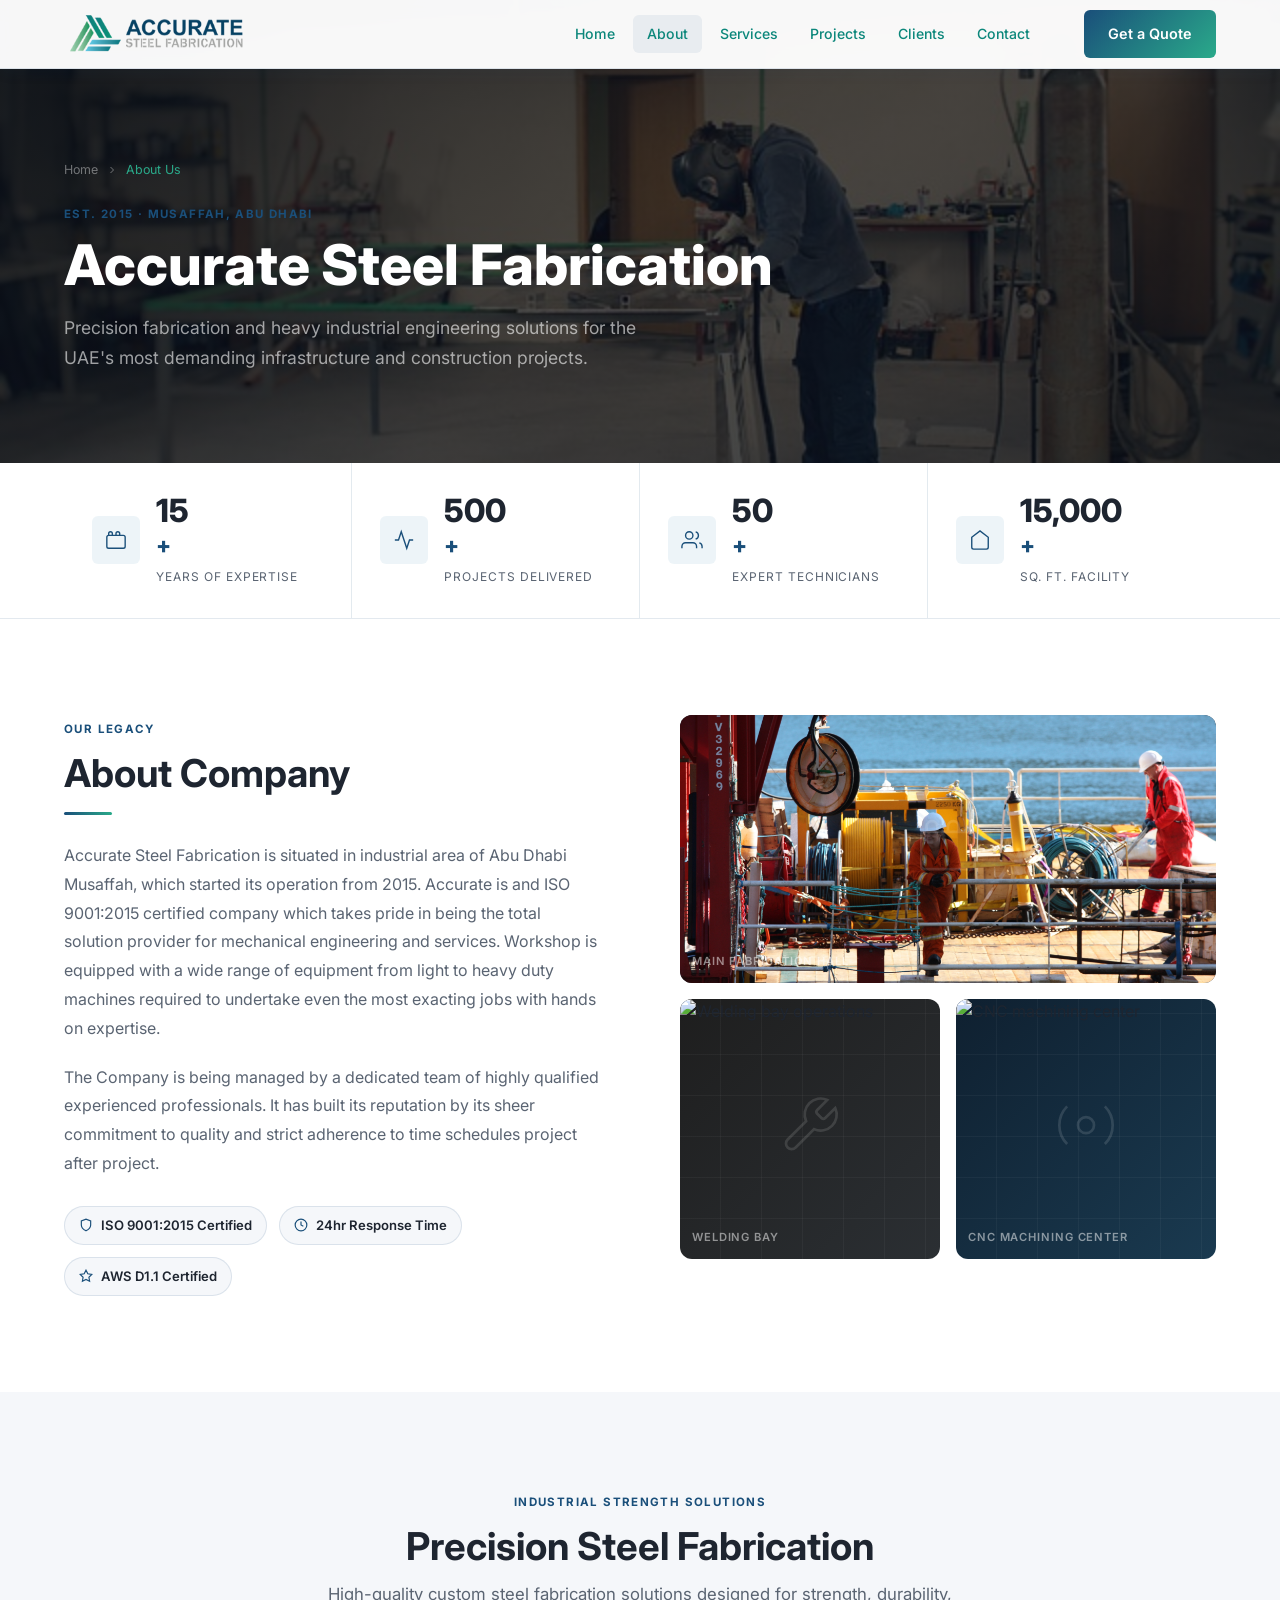
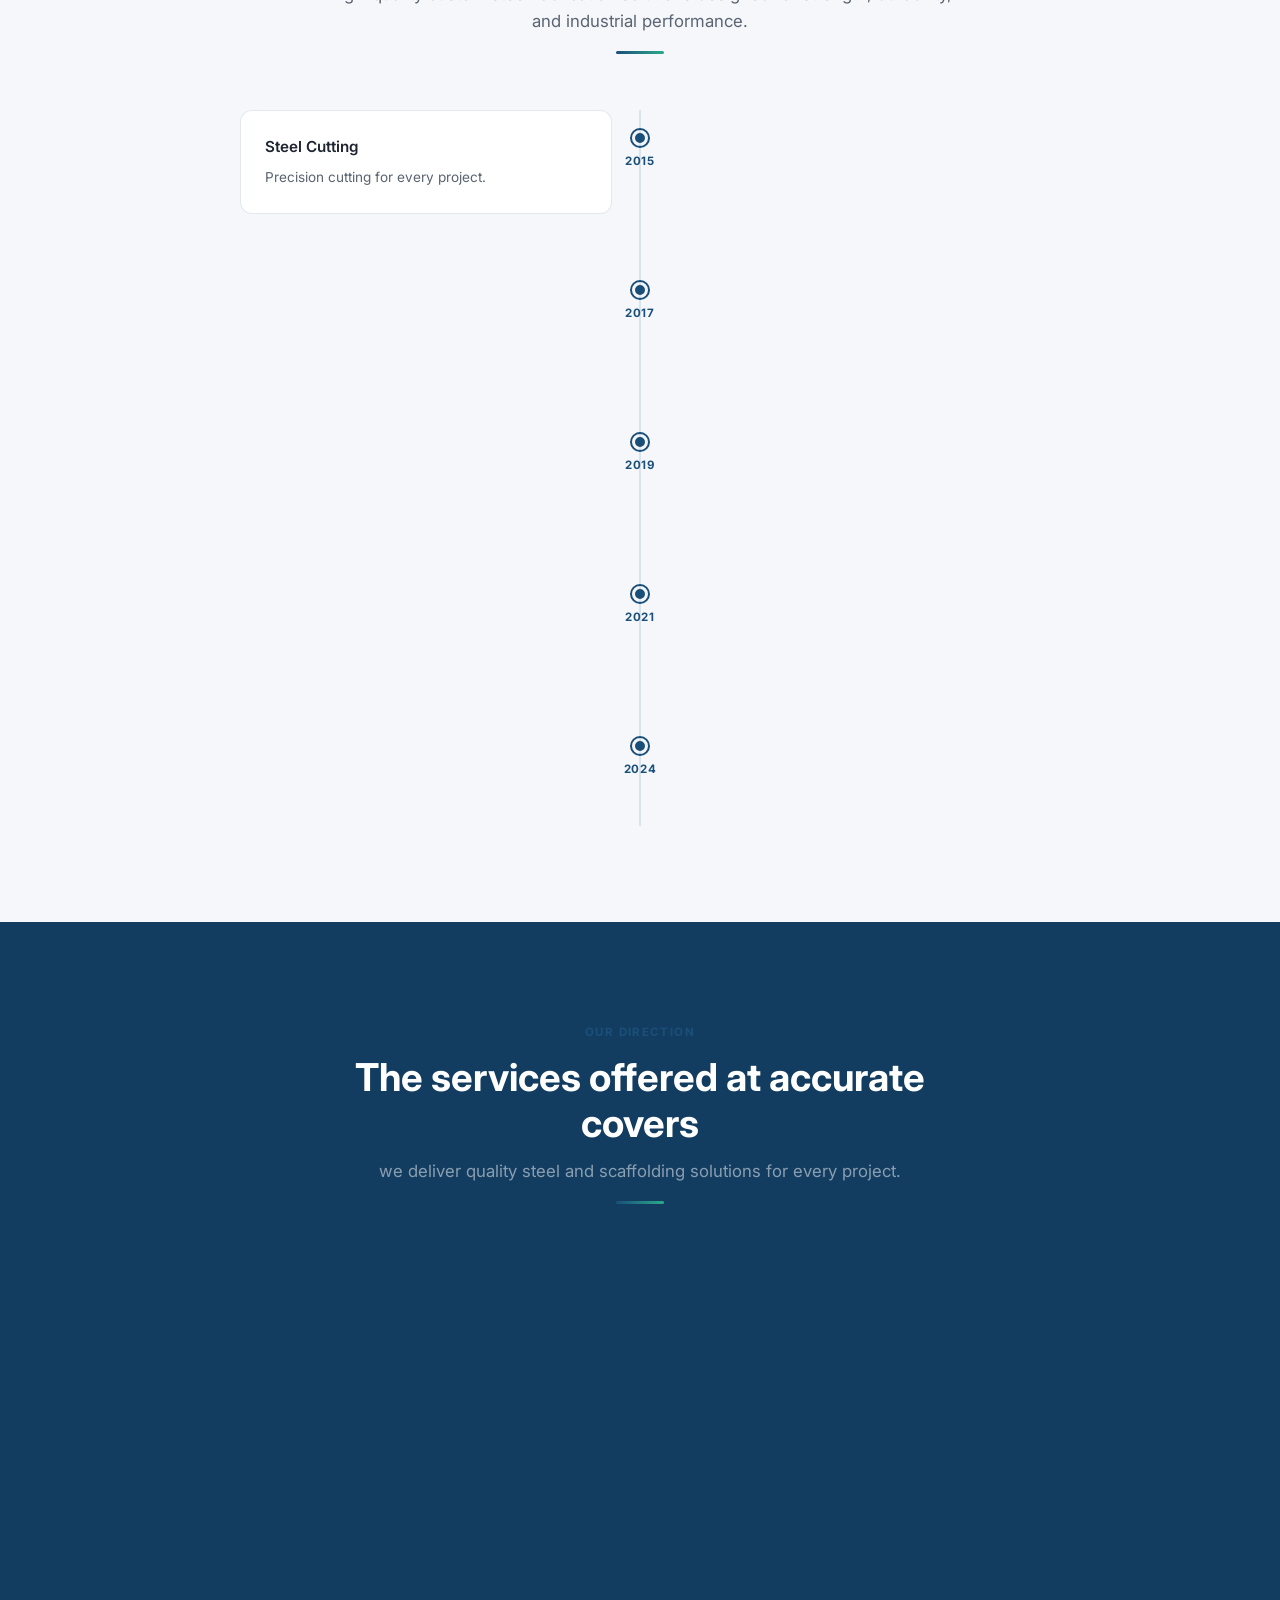
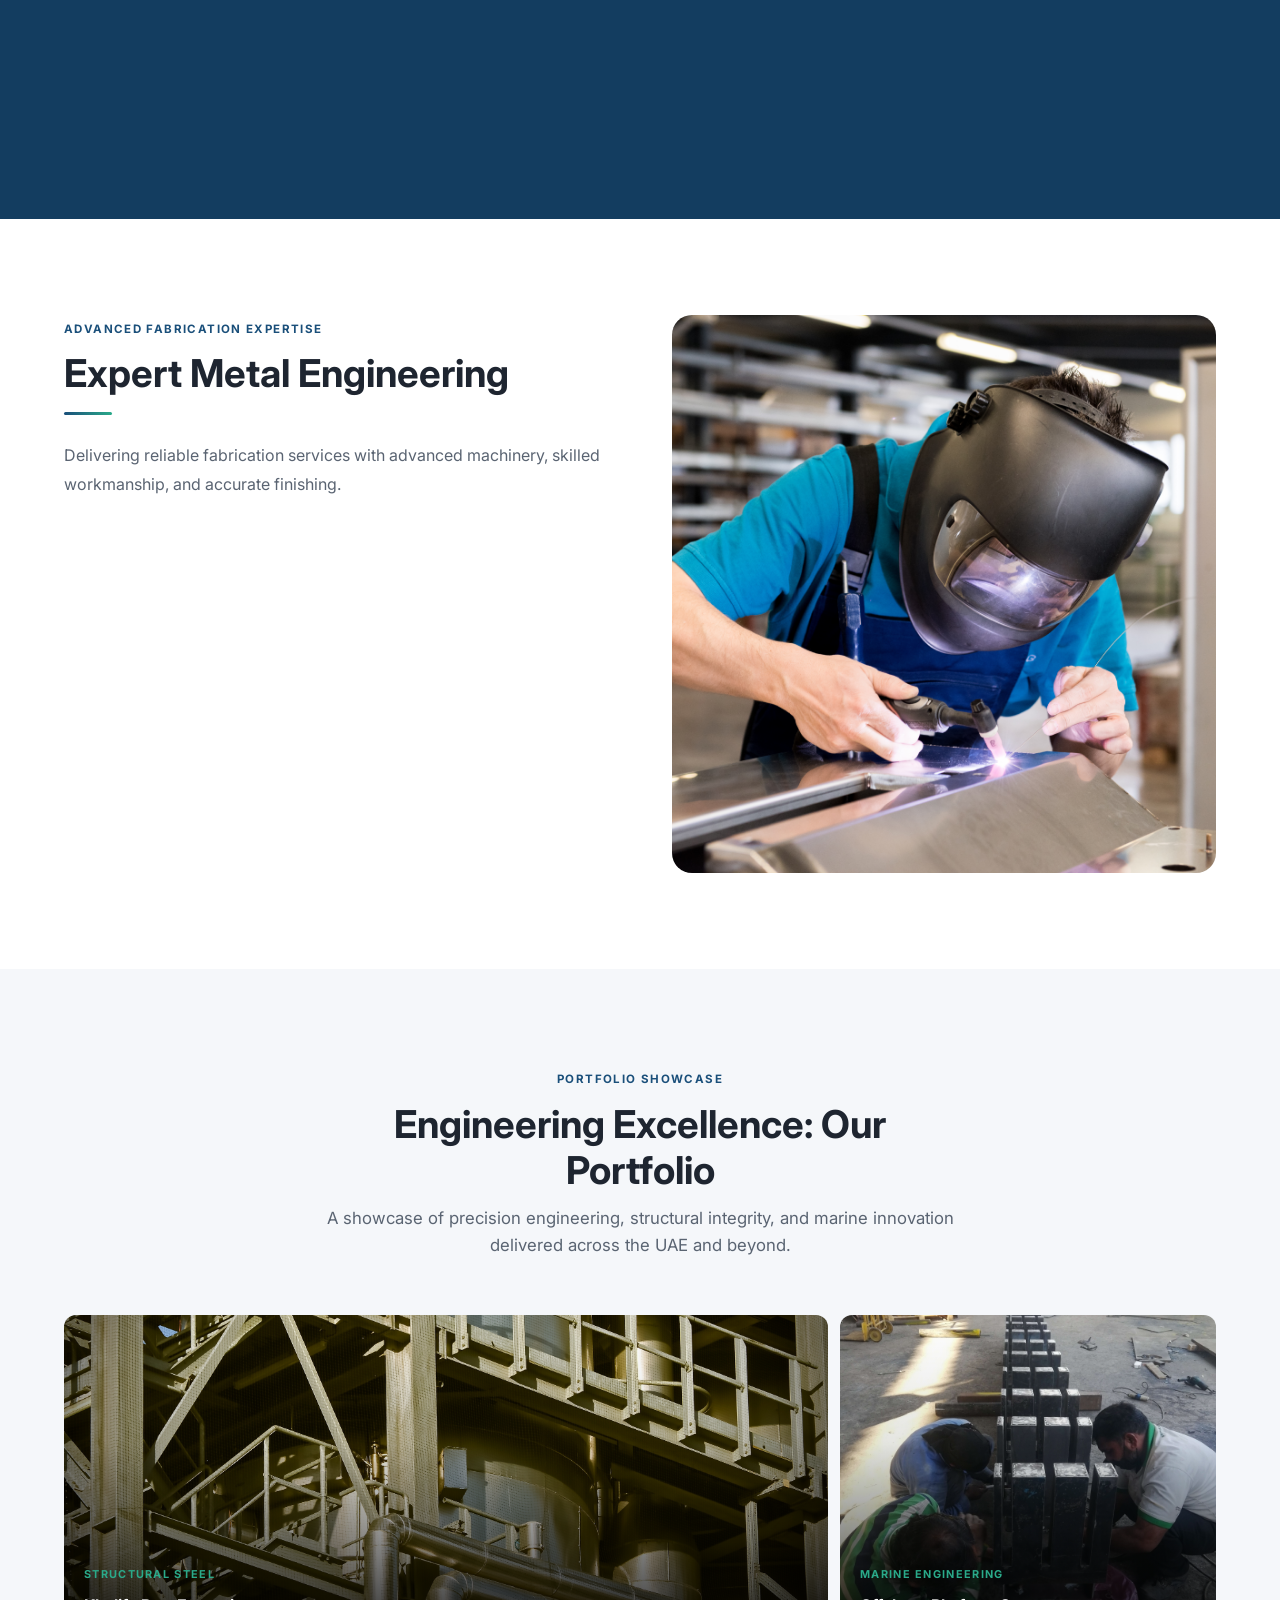
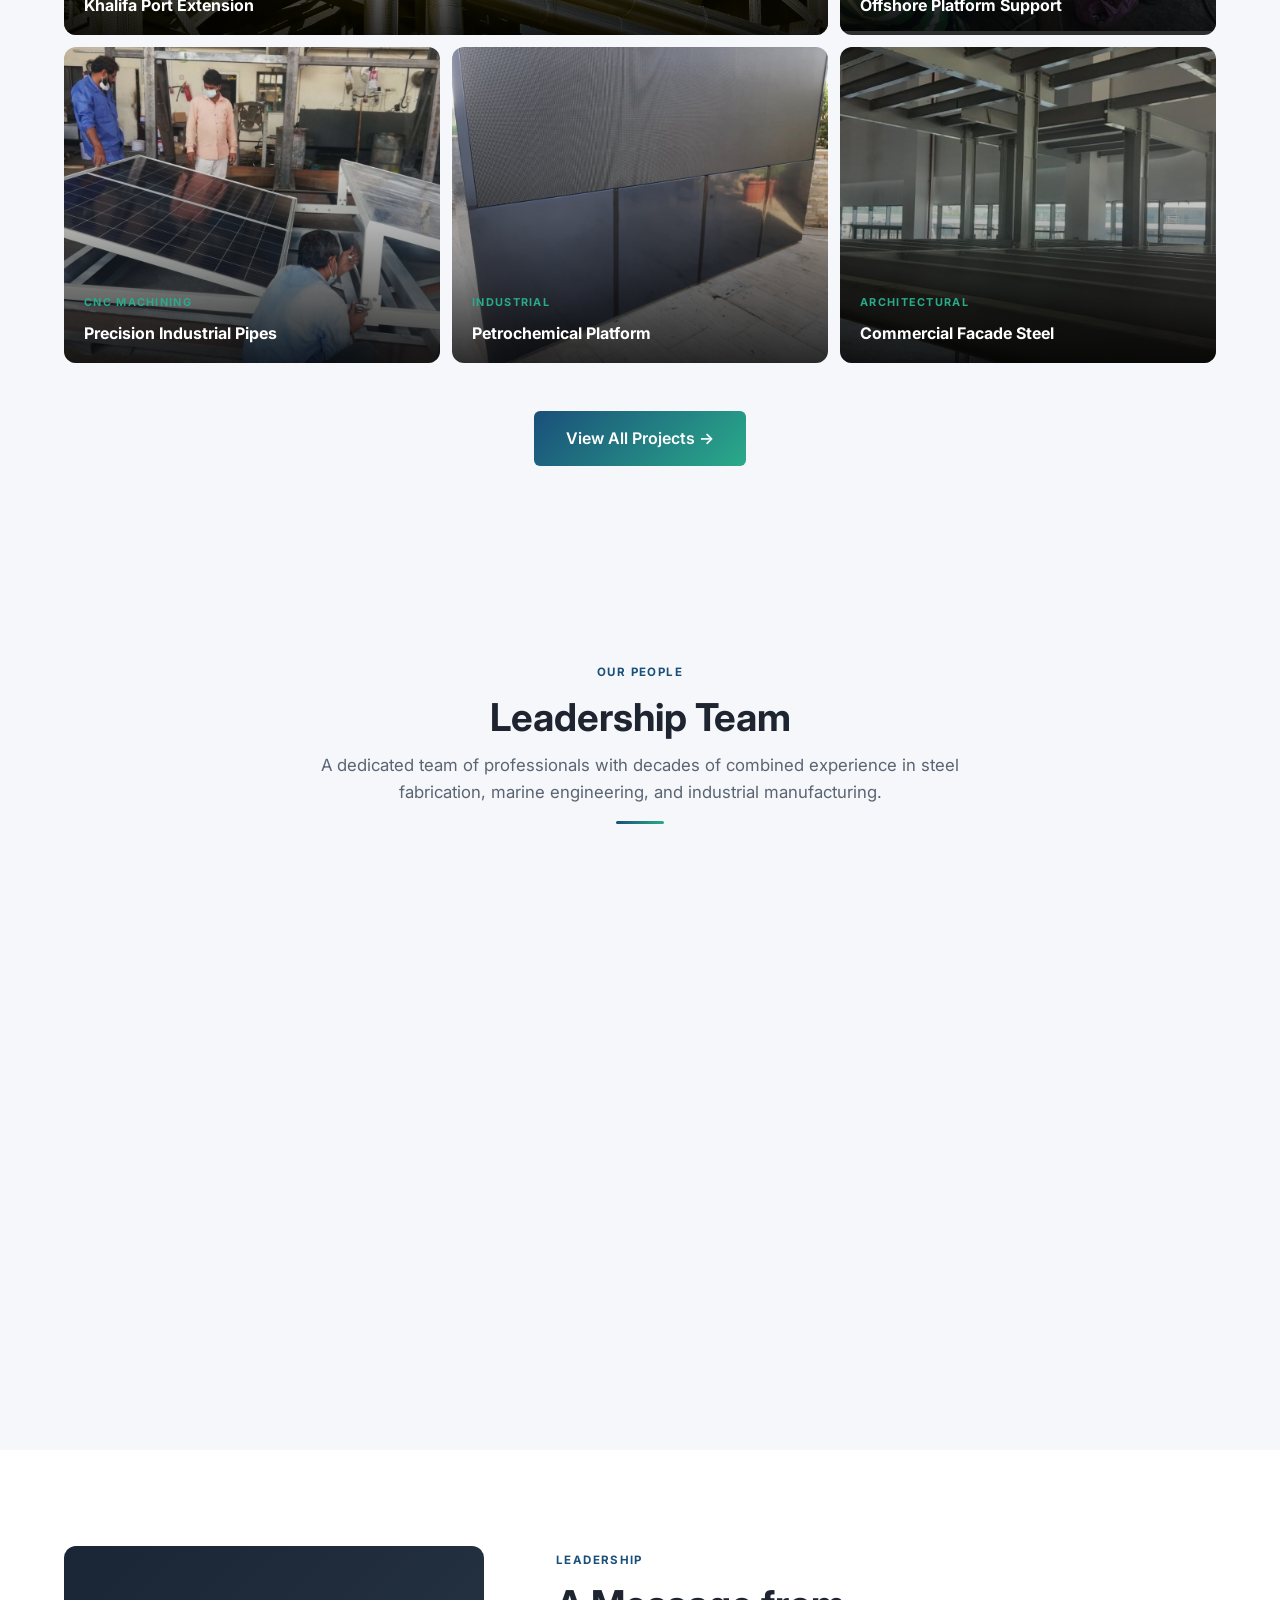
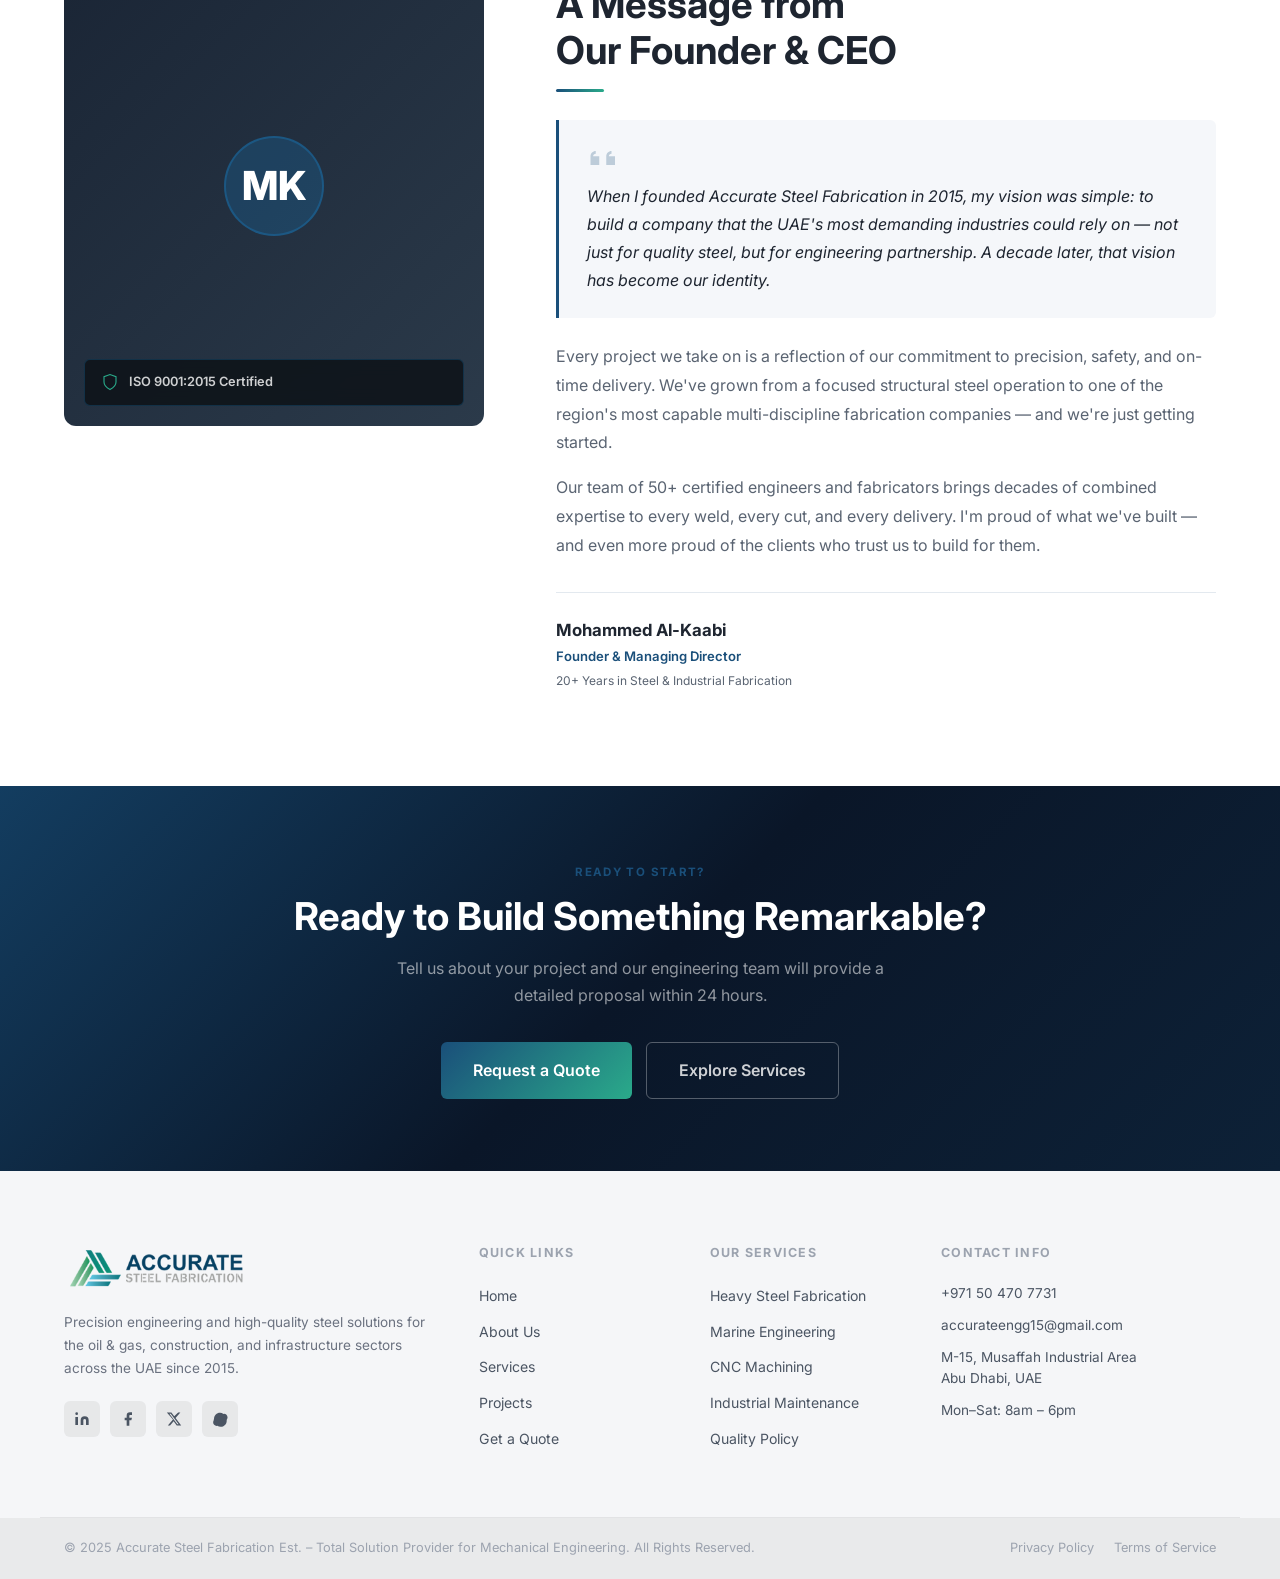
==== commit 349b6b55: "changes" ====
--- a/about.html
+++ b/about.html
@@ -198,18 +198,17 @@
   <section class="timeline" id="timeline">
     <div class="container">
       <div class="section-header">
-        <span class="section-label">Milestones</span>
-        <h2>A Decade of Growth</h2>
-        <p>From a focused startup to a full-service industrial fabricator — our journey in numbers.</p>
+        <span class="section-label">Industrial Strength Solutions</span>
+        <h2>Precision Steel Fabrication</h2>
+        <p>High-quality custom steel fabrication solutions designed for strength, durability, and industrial performance.</p>
         <div class="section-divider"></div>
       </div>
       <div class="timeline-track">
 
         <div class="timeline-item">
           <div class="timeline-content">
-            <h4>Foundation</h4>
-            <p>Accurate Steel Fabrication EST established in Musaffah Industrial Area with a core team of 12 engineers
-              and fabricators.</p>
+            <h4>Steel Cutting</h4>
+            <p>Precision cutting for every project.</p>
           </div>
           <div class="timeline-dot">
             <div class="timeline-dot-inner"></div>
@@ -225,17 +224,15 @@
             <span class="timeline-year">2017</span>
           </div>
           <div class="timeline-content">
-            <h4>Marine Division Launch</h4>
-            <p>Expanded into marine engineering and ship repair, securing our first major contract with a UAE-based
-              offshore operator.</p>
+            <h4>Metal Welding</h4>
+            <p>Reliable welding with strong finishing.</p>
           </div>
         </div>
 
         <div class="timeline-item">
           <div class="timeline-content">
-            <h4>ISO 9001:2015 Certification</h4>
-            <p>Achieved ISO 9001:2015 Quality Management System certification, formalizing our commitment to zero-defect
-              fabrication.</p>
+            <h4>Sheet Forming</h4>
+            <p>Professional shaping for metal sheets.</p>
           </div>
           <div class="timeline-dot">
             <div class="timeline-dot-inner"></div>
@@ -251,17 +248,15 @@
             <span class="timeline-year">2021</span>
           </div>
           <div class="timeline-content">
-            <h4>CNC Machining Expansion</h4>
-            <p>Invested in 5-axis CNC machining centers and CAD/CAM capabilities, enabling precision component
-              manufacturing for oil &amp; gas clients.</p>
+            <h4>Pipe Fabrication</h4>
+            <p>Custom pipe solutions for industries.</p>
           </div>
         </div>
 
         <div class="timeline-item">
           <div class="timeline-content">
-            <h4>500+ Projects Milestone</h4>
-            <p>Crossed 500 successfully delivered projects across structural steel, marine, and machining disciplines —
-              with 100% safety compliance record.</p>
+            <h4>Custom Design</h4>
+            <p></p>Creative fabrication built to requirements.</p>
           </div>
           <div class="timeline-dot">
             <div class="timeline-dot-inner"></div>
@@ -362,20 +357,19 @@
     <div class="container">
       <div class="quality-grid">
         <div class="quality-text">
-          <span class="section-label">Quality Standards</span>
-          <h2>Commitment to Quality &amp; Safety</h2>
+          <span class="section-label">Advanced Fabrication Expertise</span>
+          <h2>Expert Metal Engineering</h2>
           <div class="section-divider"></div>
           <br>
-          <p>Our Quality Management System is built on the rigorous standards of ISO 9001:2015. We prioritize the safety
-            of our personnel and the structural integrity of our deliveries across all sites.</p>
+          <p>Delivering reliable fabrication services with advanced machinery, skilled workmanship, and accurate finishing.</p>
           <div class="quality-points">
             <div class="quality-point">
               <div class="qp-icon"><svg viewBox="0 0 24 24" fill="none" stroke="currentColor" stroke-width="2">
                   <polyline points="20 6 9 17 4 12" />
                 </svg></div>
               <div>
-                <h5>Zero Defects Policy</h5>
-                <p>100% dimensional inspection and NDT testing on all structural welds before dispatch.</p>
+                <h5>Advanced Tools</h5>
+                <p>Modern machinery for accurate fabrication work.</p>
               </div>
             </div>
             <div class="quality-point">
@@ -383,8 +377,8 @@
                   <path d="M12 22s8-4 8-10V5l-8-3-8 3v7c0 6 8 10 8 10z" />
                 </svg></div>
               <div>
-                <h5>HSE Compliance</h5>
-                <p>Full adherence to international safety standards on every fabrication and installation site.</p>
+                <h5>Expert Welding</h5>
+                <p>Strong welding solutions with quality finishing.</p>
               </div>
             </div>
             <div class="quality-point">
@@ -393,8 +387,8 @@
                   <polyline points="14 2 14 8 20 8" />
                 </svg></div>
               <div>
-                <h5>Material Traceability</h5>
-                <p>Full mill certificates and material traceability documentation for every project.</p>
+                <h5>Steel Processing</h5>
+                <p>Reliable steel shaping for industrial projects.</p>
               </div>
             </div>
             <div class="quality-point">
@@ -403,55 +397,15 @@
                   <polyline points="12 6 12 12 16 14" />
                 </svg></div>
               <div>
-                <h5>On-Time Delivery</h5>
-                <p>Committed to schedule adherence — 98% on-time delivery rate across all projects.</p>
+                <h5>Custom Projects</h5>
+                <p>Tailored fabrication services for every need</p>
               </div>
             </div>
           </div>
         </div>
-        <div class="quality-right">
-          <!-- ISO BADGE — PROMINENT -->
-          <div class="iso-badge-card">
-            <div class="iso-badge-inner">
-              <div class="iso-shield">
-                <svg viewBox="0 0 24 24" fill="none" stroke="currentColor" stroke-width="1.5">
-                  <path d="M12 22s8-4 8-10V5l-8-3-8 3v7c0 6 8 10 8 10z" />
-                </svg>
-              </div>
-              <div class="iso-text">
-                <strong>ISO 9001:2015</strong>
-                <span>CERTIFIED</span>
-                <p>Quality Management System</p>
-              </div>
-            </div>
-            <div class="iso-badge-footer">
-              <span>Certified since 2019 · Renewed annually</span>
-            </div>
-          </div>
-          <div class="certs-list">
-            <div class="cert-item">
-              <div class="cert-badge"><svg viewBox="0 0 24 24" fill="none" stroke="currentColor" stroke-width="1.5">
-                  <circle cx="12" cy="8" r="6" />
-                  <path d="M15.477 12.89L17 22l-5-3-5 3 1.523-9.11" />
-                </svg></div>
-              <strong>AISC Compliance</strong>
-              <span>American Institute of Steel Construction</span>
-            </div>
-            <div class="cert-item">
-              <div class="cert-badge"><svg viewBox="0 0 24 24" fill="none" stroke="currentColor" stroke-width="1.5">
-                  <polygon
-                    points="12 2 15.09 8.26 22 9.27 17 14.14 18.18 21.02 12 17.77 5.82 21.02 7 14.14 2 9.27 8.91 8.26 12 2" />
-                </svg></div>
-              <strong>AWS D1.1</strong>
-              <span>Structural Welding Code</span>
-            </div>
-            <div class="cert-item">
-              <div class="cert-badge"><svg viewBox="0 0 24 24" fill="none" stroke="currentColor" stroke-width="1.5">
-                  <path d="M3 9l9-7 9 7v11a2 2 0 0 1-2 2H5a2 2 0 0 1-2-2z" />
-                </svg></div>
-              <strong>ASME Section IX</strong>
-              <span>Welding &amp; Brazing Qualifications</span>
-            </div>
+         <div class="certs-split__img">
+          <img src="/images/greenlightvision_ch-welding-5497617.jpg" loading="lazy">
+         >
           </div>
         </div>
       </div>
@@ -613,7 +567,7 @@
   </section>
 
   <!-- ===== CTA BANNER ===== -->
-  <section style="padding:72px 0; background:var(--charcoal-d);">
+  <section class="CTA-BANNER"  style="   padding:72px 0;">
     <div class="container" style="text-align:center;">
       <span class="section-label">Ready to Start?</span>
       <h2 style="color:var(--white);margin-bottom:16px;">Ready to Build Something Remarkable?</h2>
--- a/css/main.css
+++ b/css/main.css
@@ -746,6 +746,8 @@
   position: relative;
   border-radius: 20px;
   overflow: hidden;
+      width: 100%;
+    height: 100%;
   aspect-ratio: 4 / 3;
 }
 .certs-split__img img {
@@ -1192,6 +1194,14 @@
   border-radius: 56px;
 }
 
+
+  .CTA-BANNER{
+        position: relative;
+    padding: 61px 0;
+    background: linear-gradient(135deg, var(--brand-blue-d) 0%, #0a1628 50%, #0d2137 100%);
+    overflow: hidden;
+    text-align: center;
+  }
 /* ============================================
    FOOTER
    ============================================ */
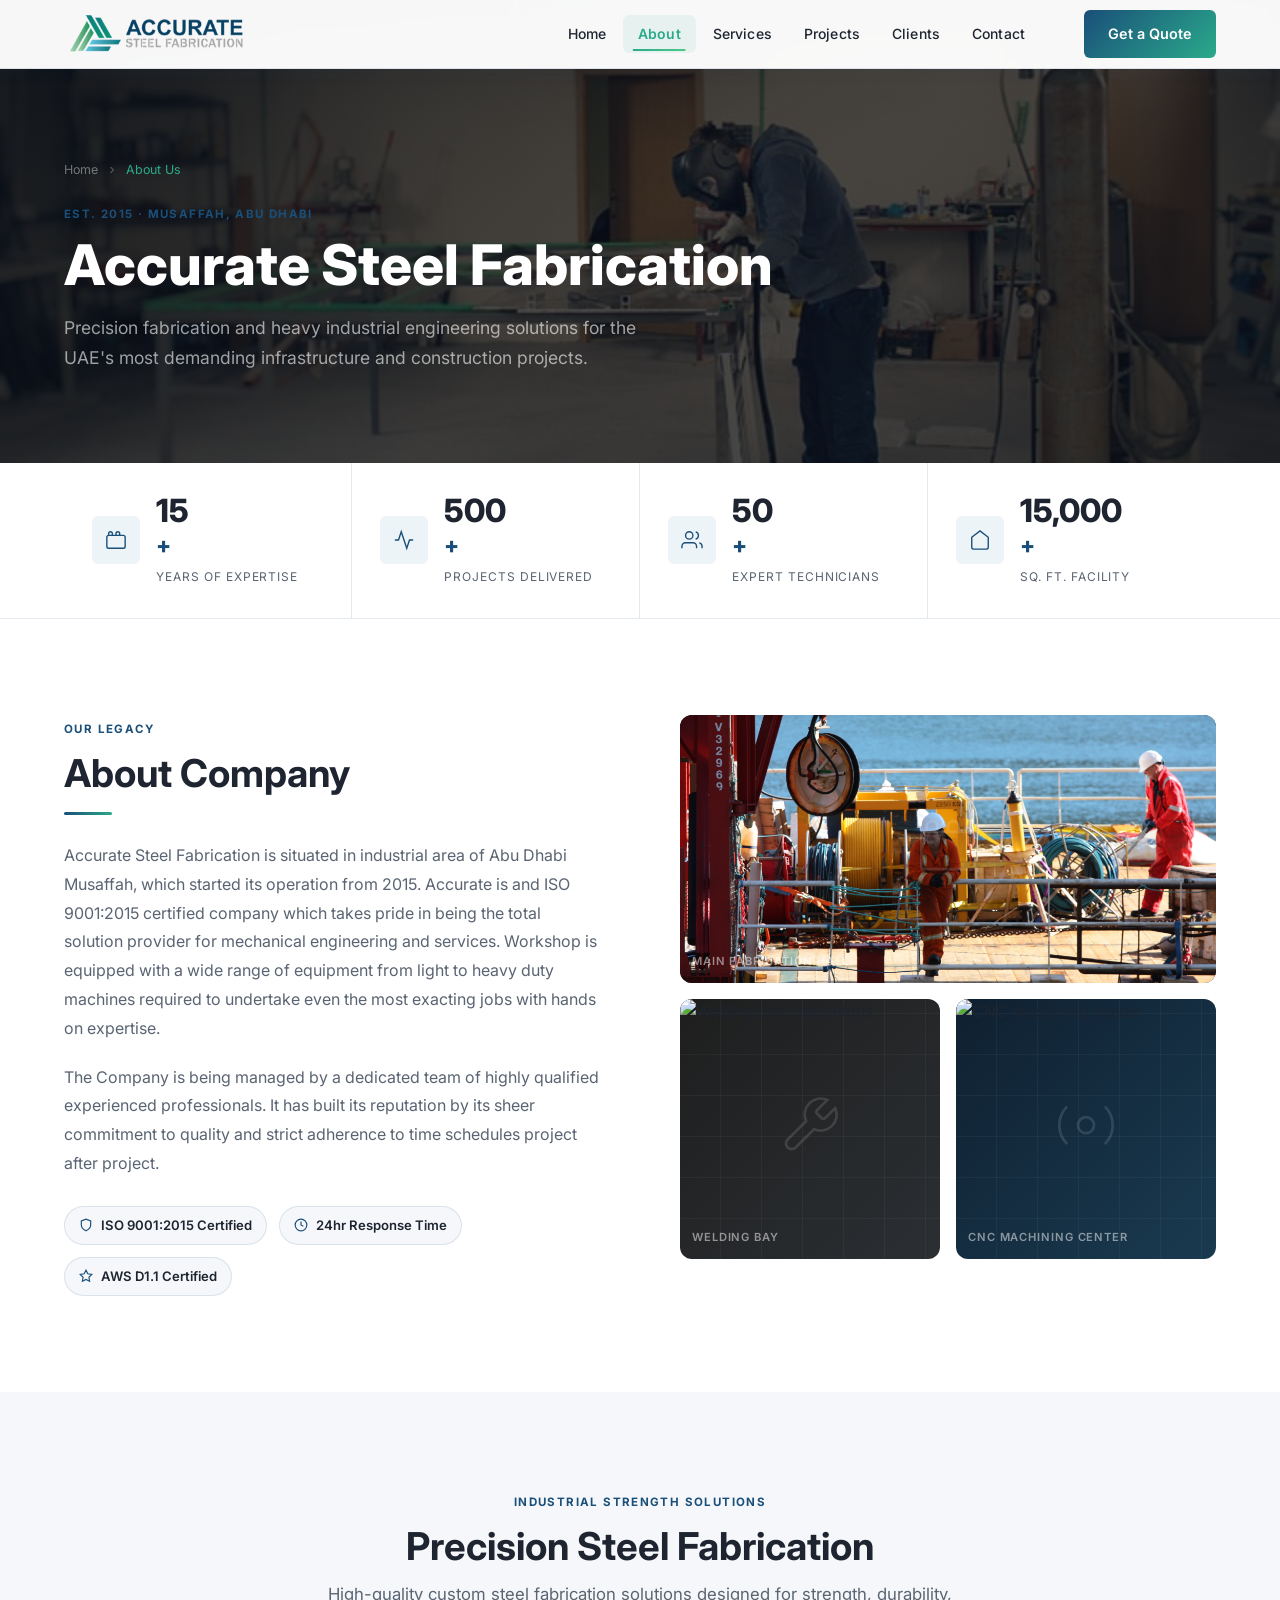
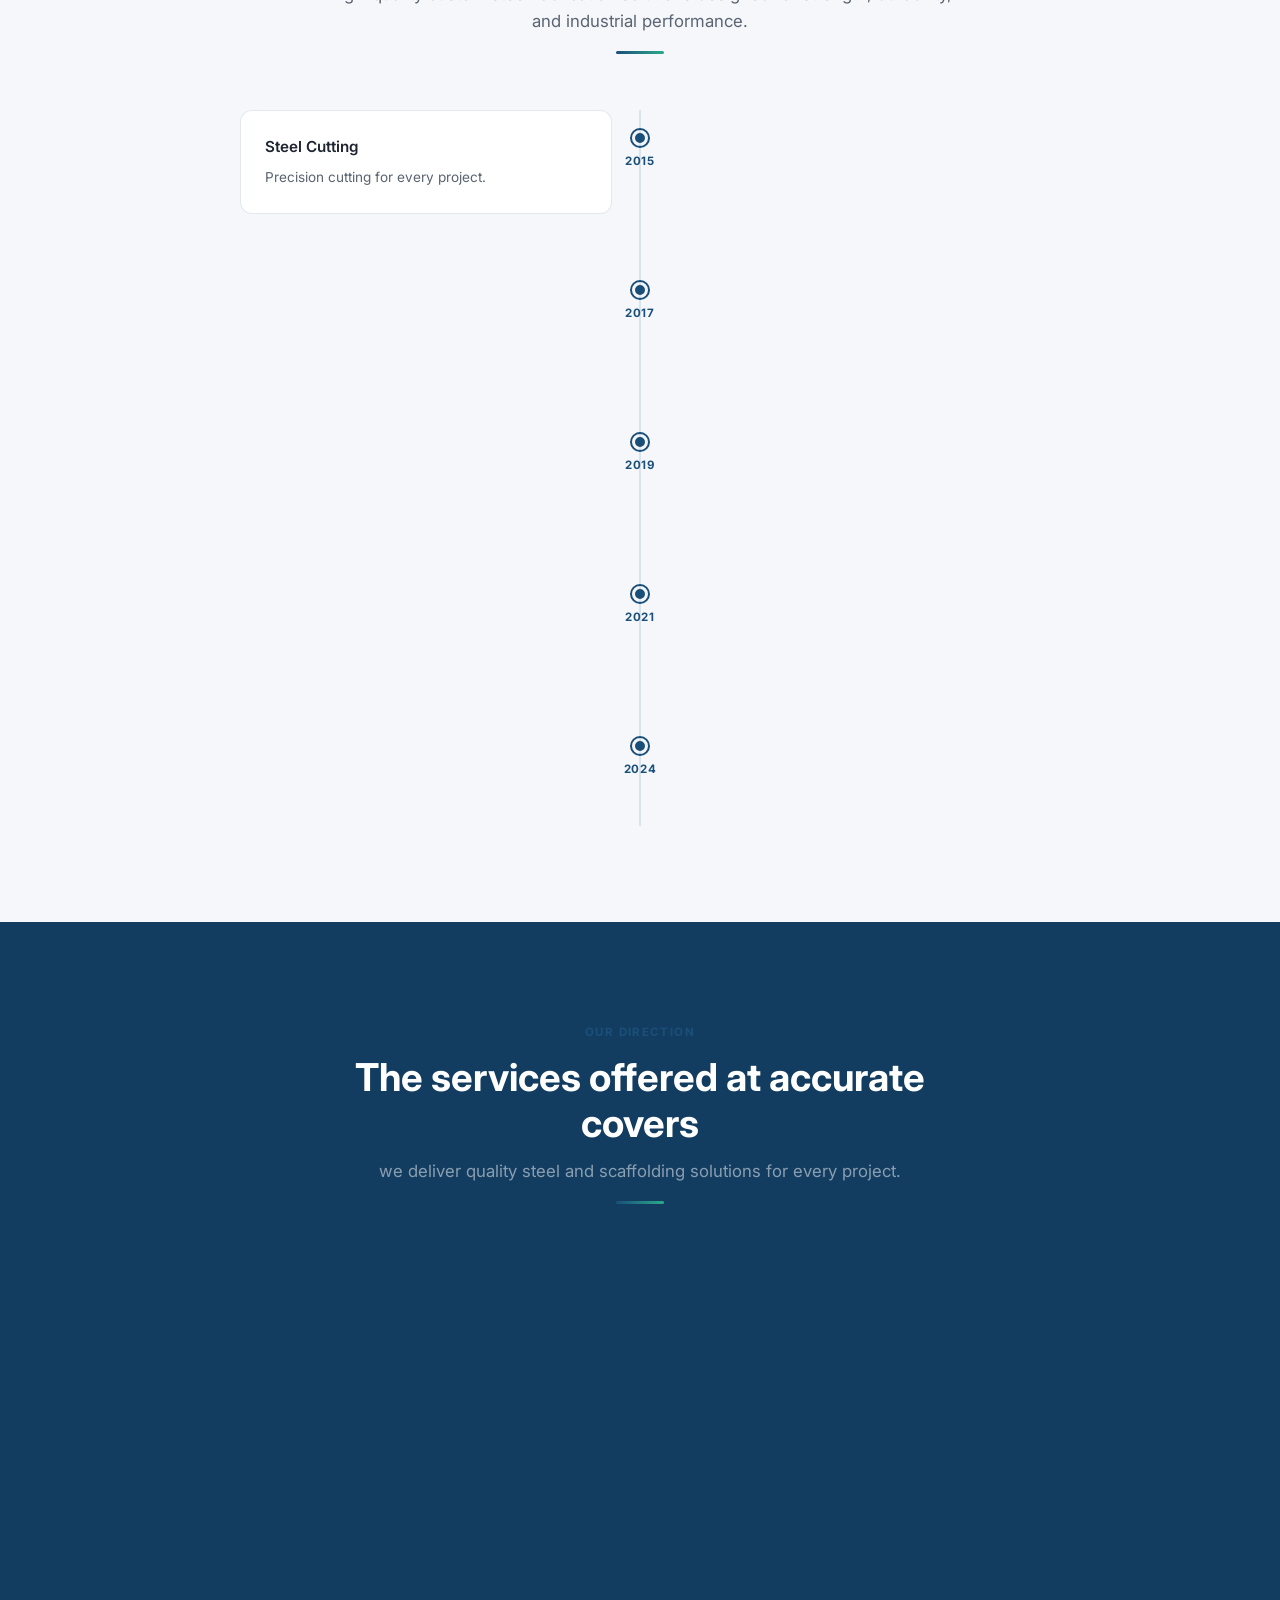
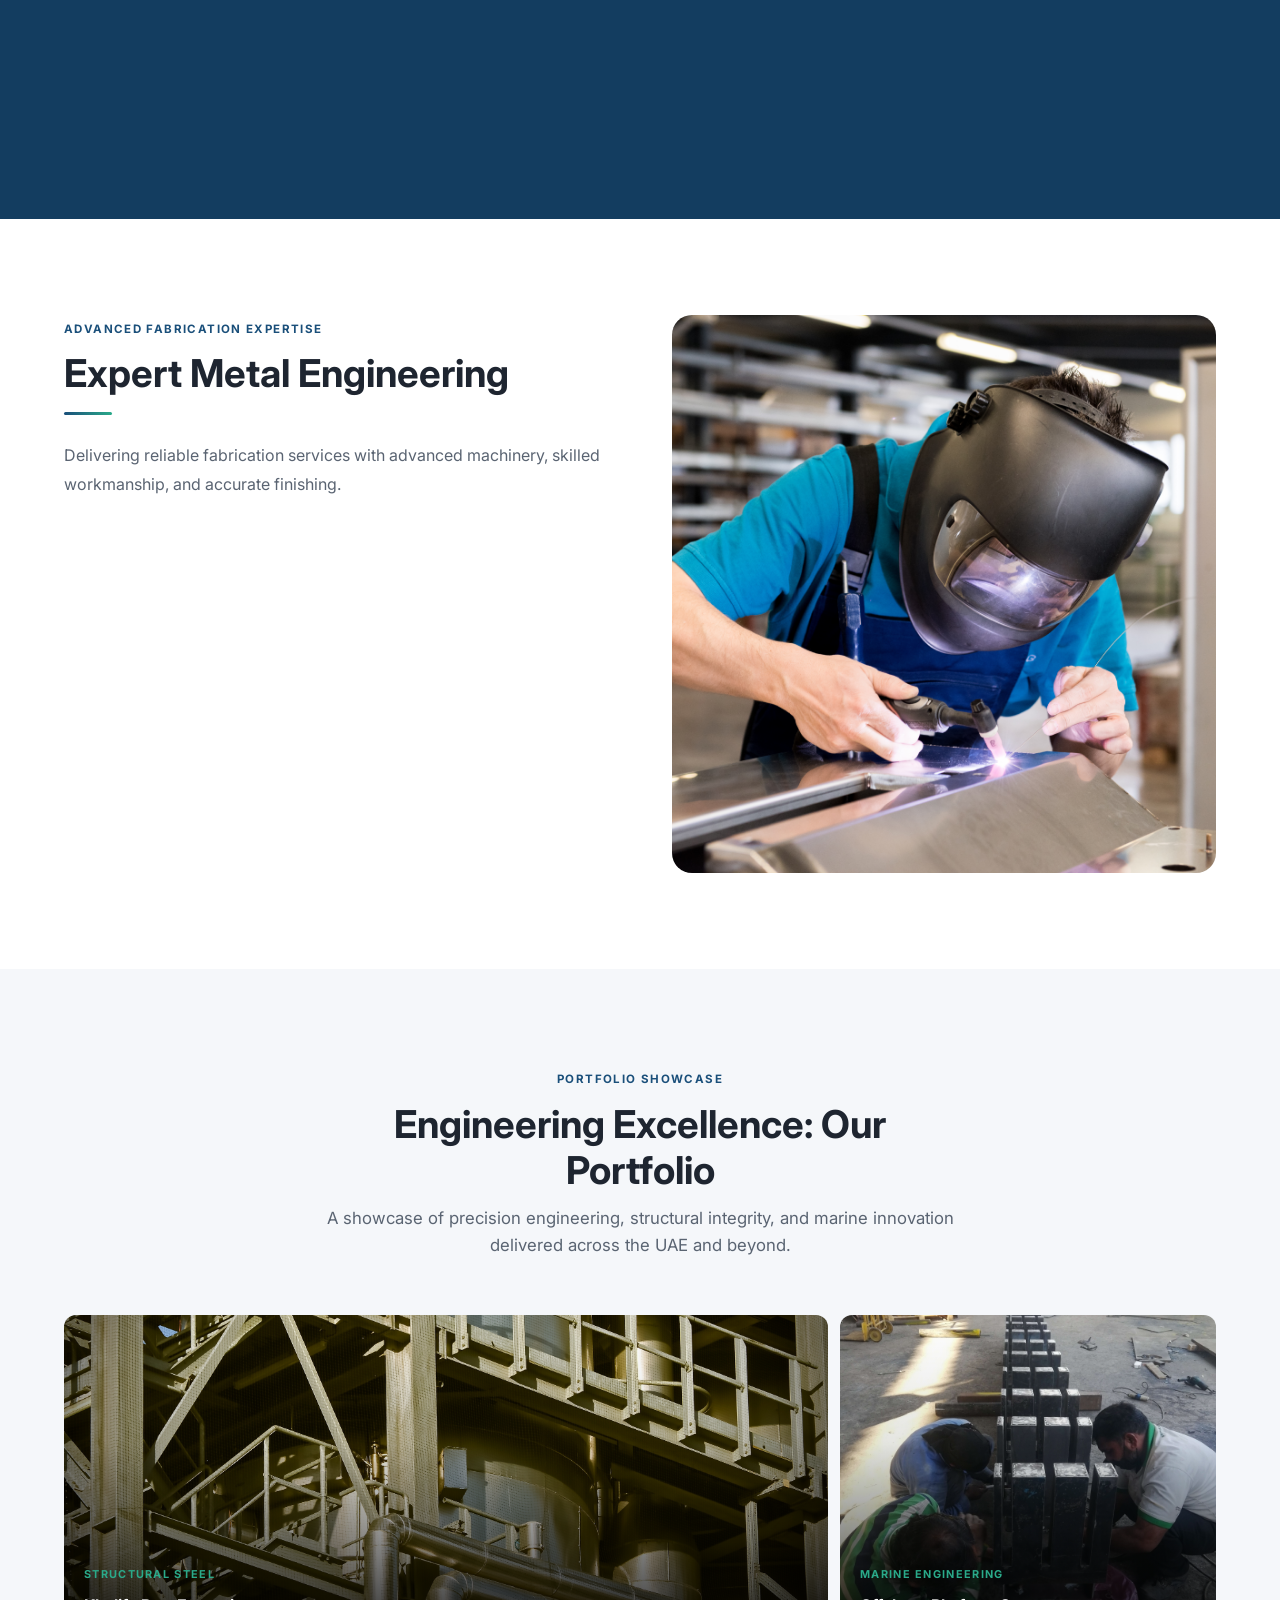
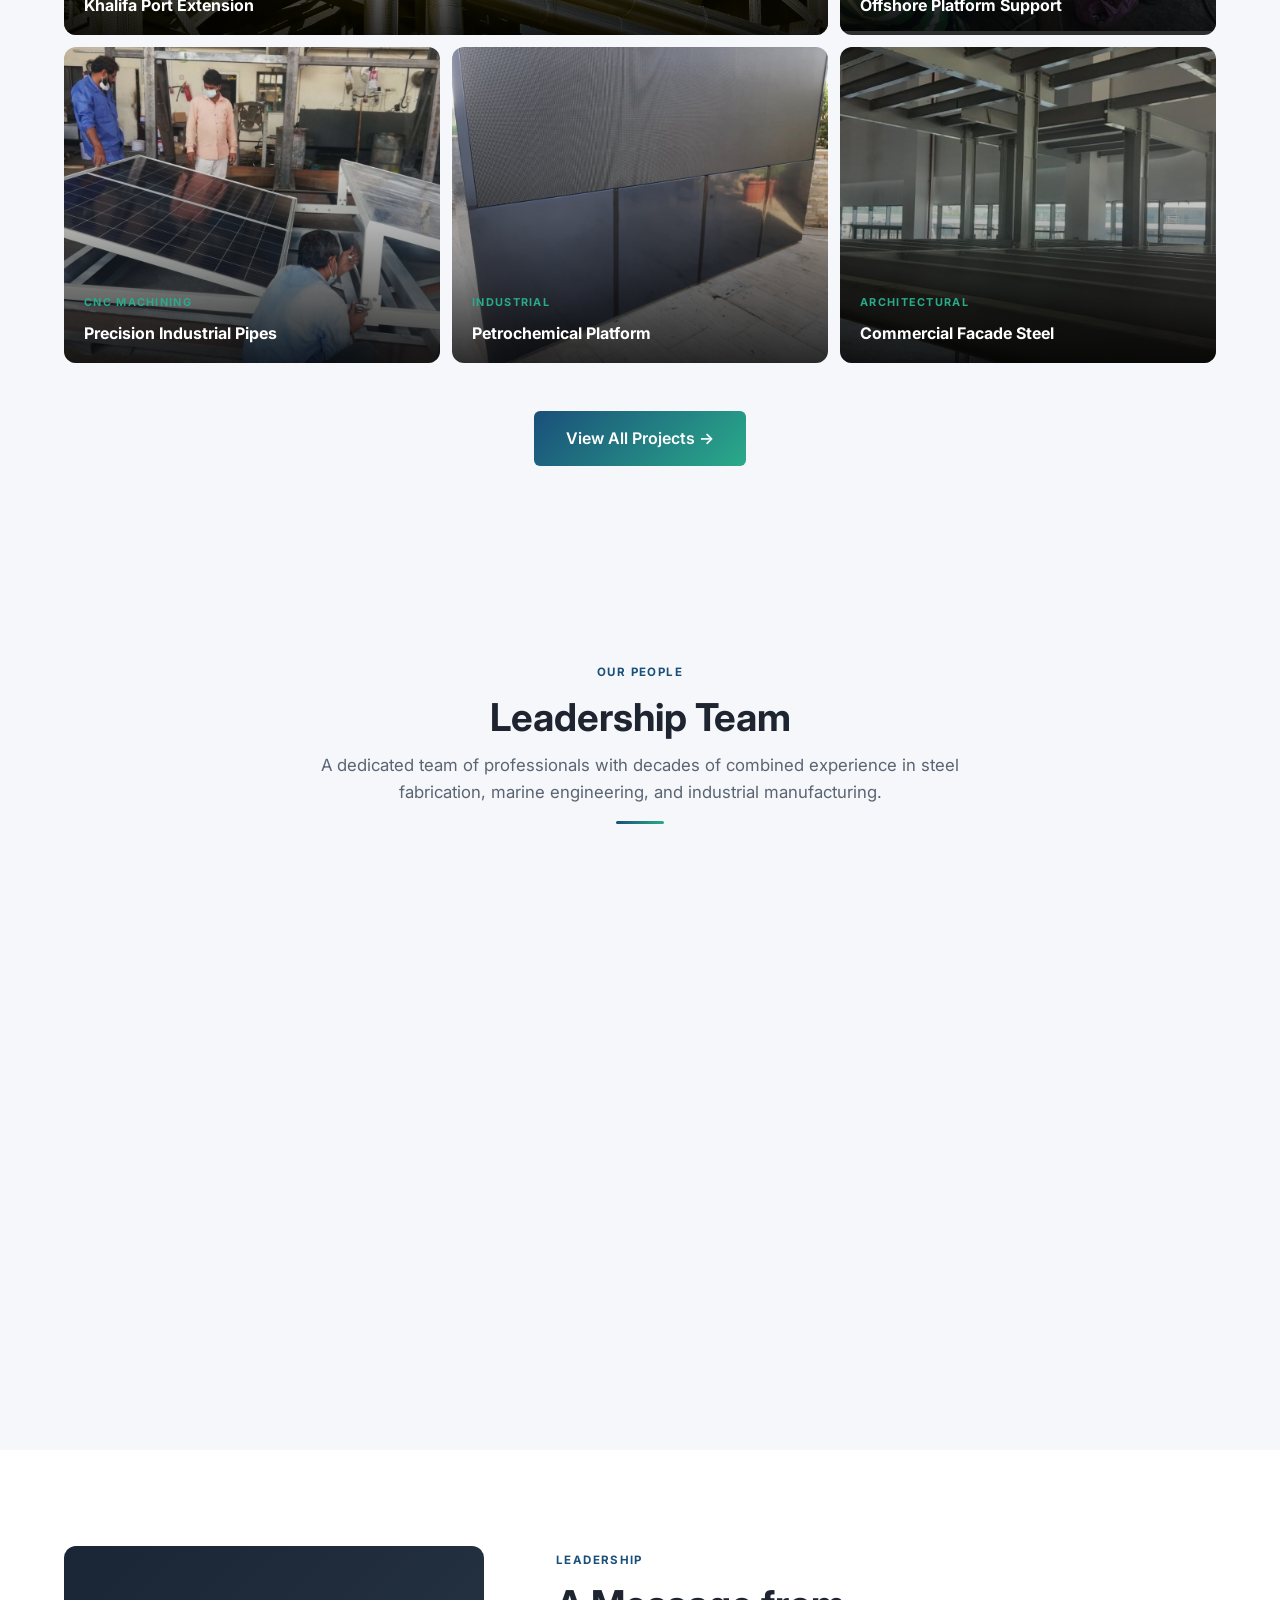
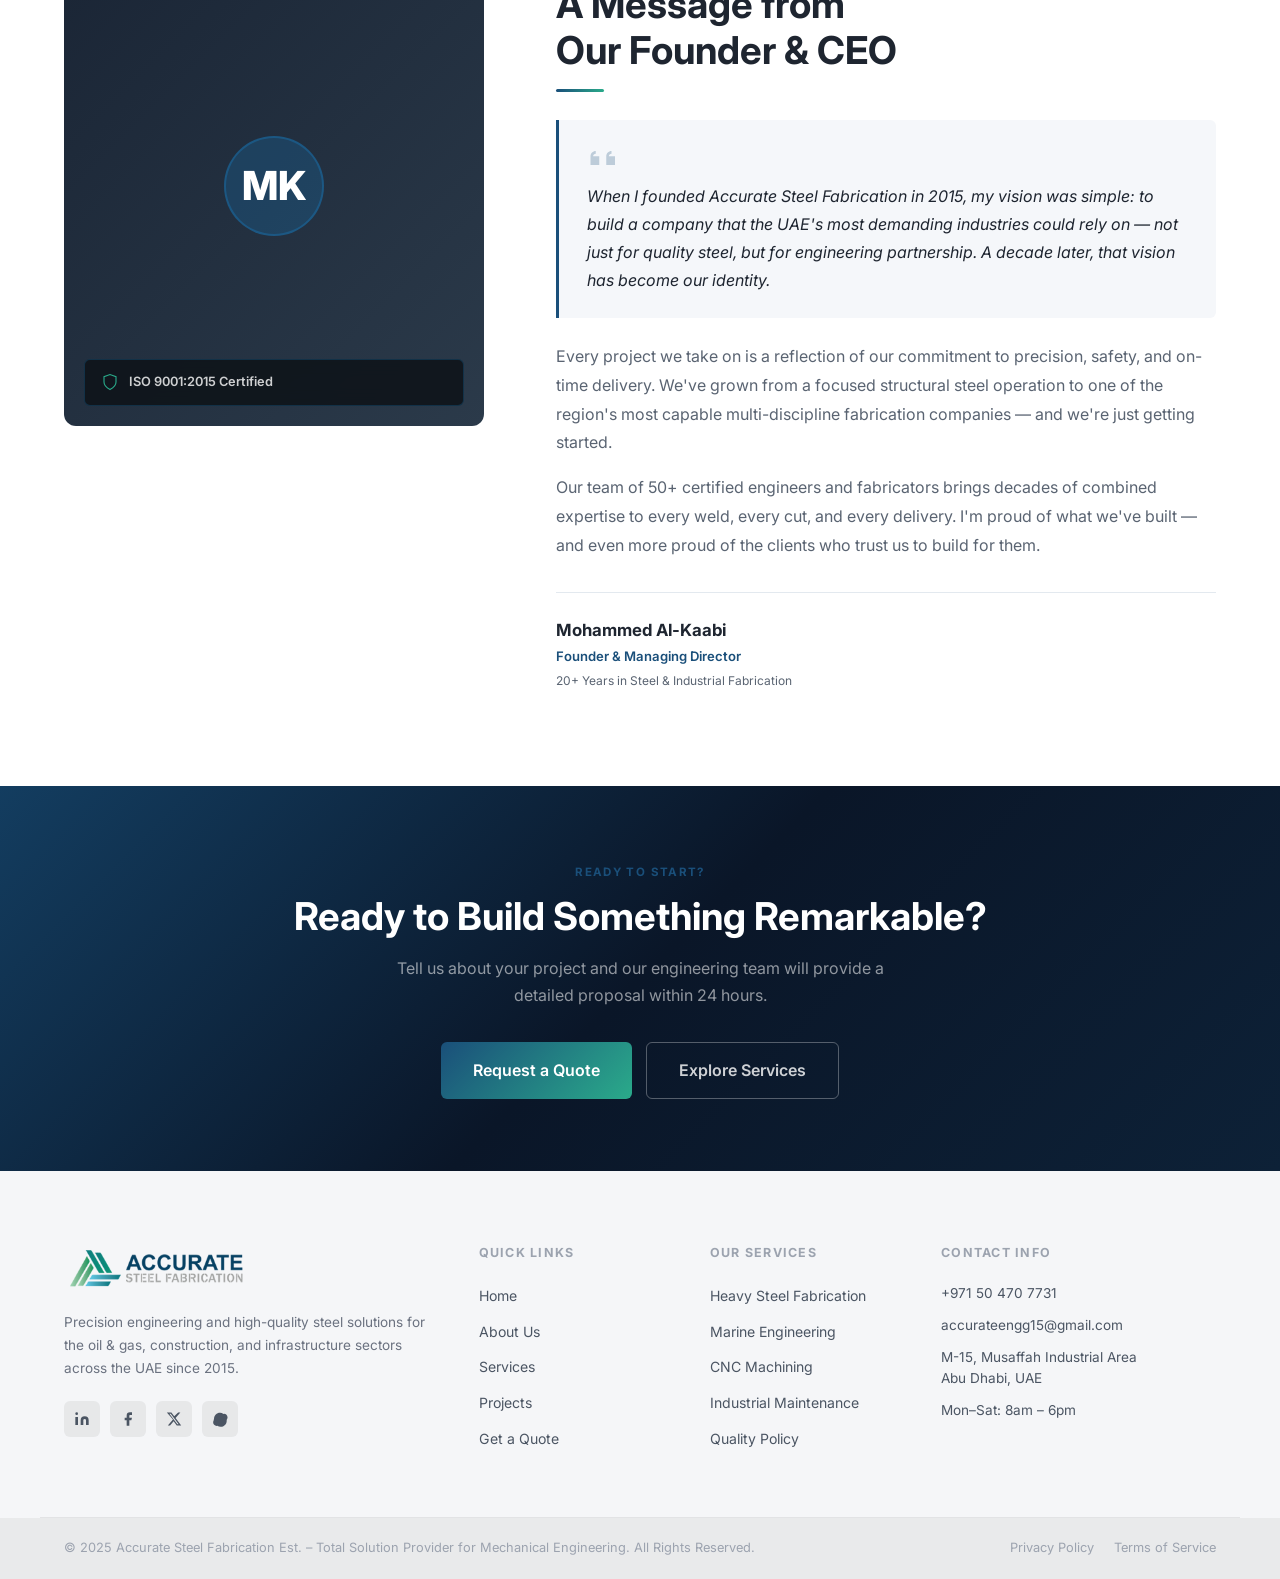
==== commit 987f076f: "changes" ====
--- a/about.html
+++ b/about.html
@@ -158,8 +158,8 @@
         <div class="journey-visual">
           <div class="journey-img-block">
             <div class="img-placeholder img-placeholder--wide img-placeholder--factory">
-              <img src="/images/beautiful-moments-marine-4019745.jpg"
-                alt="Main fabrication hall" class="real-img" loading="lazy">
+              <img src="/images/beautiful-moments-marine-4019745.jpg" alt="Main fabrication hall" class="real-img"
+                loading="lazy">
               <div class="img-icon"><svg viewBox="0 0 24 24" fill="none" stroke="currentColor" stroke-width="1">
                   <rect x="2" y="7" width="20" height="14" rx="1" />
                   <path d="M16 7V5a2 2 0 0 0-4 0v2M8 7V5a2 2 0 0 0-4 0v2" />
@@ -200,7 +200,8 @@
       <div class="section-header">
         <span class="section-label">Industrial Strength Solutions</span>
         <h2>Precision Steel Fabrication</h2>
-        <p>High-quality custom steel fabrication solutions designed for strength, durability, and industrial performance.</p>
+        <p>High-quality custom steel fabrication solutions designed for strength, durability, and industrial
+          performance.</p>
         <div class="section-divider"></div>
       </div>
       <div class="timeline-track">
@@ -361,7 +362,8 @@
           <h2>Expert Metal Engineering</h2>
           <div class="section-divider"></div>
           <br>
-          <p>Delivering reliable fabrication services with advanced machinery, skilled workmanship, and accurate finishing.</p>
+          <p>Delivering reliable fabrication services with advanced machinery, skilled workmanship, and accurate
+            finishing.</p>
           <div class="quality-points">
             <div class="quality-point">
               <div class="qp-icon"><svg viewBox="0 0 24 24" fill="none" stroke="currentColor" stroke-width="2">
@@ -403,12 +405,12 @@
             </div>
           </div>
         </div>
-         <div class="certs-split__img">
+        <div class="certs-split__img">
           <img src="/images/greenlightvision_ch-welding-5497617.jpg" loading="lazy">
-         >
-          </div>
-        </div>
-      </div>
+          >
+        </div>
+      </div>
+    </div>
     </div>
   </section>
 
@@ -429,29 +431,31 @@
             <h3>Khalifa Port Extension</h3>
           </div>
         </a>
+
         <a href="projects.html" class="gallery-item">
-          <img src="/images/26-495x400.jpg" alt="Offshore Platform Support" loading="lazy">
+          <img src="/images/projects/26-495x400.jpg" alt="Offshore Platform Support" loading="lazy">
           <div class="gallery-overlay">
             <span class="gallery-cat">Marine Engineering</span>
             <h3>Offshore Platform Support</h3>
           </div>
         </a>
         <a href="projects.html" class="gallery-item">
-          <img src="/images/22-495x400.jpg" alt="Precision Industrial Pipes" loading="lazy">
+          <img src="/images/projects/22-495x400.jpg" alt="Precision Industrial Pipes" loading="lazy">
           <div class="gallery-overlay">
             <span class="gallery-cat">CNC Machining</span>
             <h3>Precision Industrial Pipes</h3>
           </div>
         </a>
         <a href="projects.html" class="gallery-item">
-          <img src="/images/50-495x400.jpg" alt="Petrochemical Platform" loading="lazy">
+          <img src="/images/projects/50-495x400.jpg" alt="Petrochemical Platform" loading="lazy">
           <div class="gallery-overlay">
             <span class="gallery-cat">Industrial</span>
             <h3>Petrochemical Platform</h3>
           </div>
         </a>
+
         <a href="projects.html" class="gallery-item">
-          <img src="/images/54-495x400.jpg" alt="Commercial Facade Steel" loading="lazy">
+          <img src="/images/projects/54-495x400.jpg" alt="Commercial Facade Steel" loading="lazy">
           <div class="gallery-overlay">
             <span class="gallery-cat">Architectural</span>
             <h3>Commercial Facade Steel</h3>
@@ -567,7 +571,7 @@
   </section>
 
   <!-- ===== CTA BANNER ===== -->
-  <section class="CTA-BANNER"  style="   padding:72px 0;">
+  <section class="CTA-BANNER" style="   padding:72px 0;">
     <div class="container" style="text-align:center;">
       <span class="section-label">Ready to Start?</span>
       <h2 style="color:var(--white);margin-bottom:16px;">Ready to Build Something Remarkable?</h2>
--- a/css/main.css
+++ b/css/main.css
@@ -182,40 +182,103 @@
 .main-nav {
   display: flex;
   align-items: center;
-  gap: 4px;
+  gap: 2px;
   margin-left: auto;
 }
+
+/* Each nav link — sliding underline effect */
 .main-nav a {
-  color: #0c877b;
-  font-size: 0.88rem;
+  position: relative;
+  color: var(--charcoal);
+  font-size: 0.875rem;
   font-weight: 500;
-  padding: 8px 14px;
+  padding: 8px 15px;
   border-radius: var(--radius);
-  transition: all var(--transition);
-}
-.main-nav a:hover, .main-nav a.active {
- color: #0c877b;
-  background: rgba(26,79,122,0.07);
-}
-
-.nav-cta { margin-left: 8px; }
-
+  letter-spacing: 0.01em;
+  transition: color 0.25s ease;
+  overflow: hidden;
+}
+
+/* Animated underline bar */
+.main-nav a::after {
+  content: '';
+  position: absolute;
+  bottom: 2px;
+  left: 50%;
+  transform: translateX(-50%) scaleX(0);
+  width: calc(100% - 20px);
+  height: 2px;
+  background: linear-gradient(90deg, var(--brand-teal), var(--brand-blue));
+  border-radius: 2px;
+  transition: transform 0.3s cubic-bezier(0.4, 0, 0.2, 1);
+  transform-origin: center;
+}
+
+/* Subtle background fill on hover */
+.main-nav a::before {
+  content: '';
+  position: absolute;
+  inset: 0;
+  background: linear-gradient(135deg, rgba(26,79,122,0.06), rgba(42,170,138,0.06));
+  border-radius: var(--radius);
+  opacity: 0;
+  transform: scale(0.85);
+  transition: opacity 0.25s ease, transform 0.25s ease;
+}
+
+.main-nav a:hover {
+  color: var(--brand-blue);
+}
+.main-nav a:hover::before {
+  opacity: 1;
+  transform: scale(1);
+}
+.main-nav a:hover::after {
+  transform: translateX(-50%) scaleX(1);
+}
+
+/* Active state — always show underline + teal color */
+.main-nav a.active {
+  color: var(--brand-teal);
+  font-weight: 600;
+}
+.main-nav a.active::after {
+  transform: translateX(-50%) scaleX(1);
+  background: linear-gradient(90deg, var(--brand-teal), var(--brand-teal-l));
+}
+.main-nav a.active::before {
+  opacity: 1;
+  transform: scale(1);
+  background: rgba(42,170,138,0.08);
+}
+
+.nav-cta { margin-left: 12px; }
+
+/* ── HAMBURGER ─────────────────────────────────────────────── */
 .hamburger {
   display: none;
   flex-direction: column;
+  justify-content: center;
   gap: 5px;
+  width: 40px; height: 40px;
   padding: 8px;
   margin-left: auto;
-}
+  border-radius: var(--radius);
+  transition: background 0.2s ease;
+}
+.hamburger:hover { background: rgba(26,79,122,0.07); }
 .hamburger span {
   display: block;
   width: 22px; height: 2px;
   background: var(--brand-blue);
   border-radius: 2px;
-  transition: all var(--transition);
-}
+  transition: transform 0.3s cubic-bezier(0.4, 0, 0.2, 1), opacity 0.2s ease, width 0.3s ease;
+  transform-origin: center;
+}
+.hamburger span:nth-child(2) { width: 16px; }
+.hamburger:hover span:nth-child(2) { width: 22px; }
 .hamburger.open span:nth-child(1) { transform: translateY(7px) rotate(45deg); }
-.hamburger.open span:nth-child(2) { opacity: 0; }
+.hamburger.open span:nth-child(2) { opacity: 0; transform: scaleX(0); }
 .hamburger.open span:nth-child(3) { transform: translateY(-7px) rotate(-45deg); }
 
 /* ============================================
@@ -1287,19 +1350,64 @@
 
 @media (max-width: 768px) {
   .hamburger { display: flex; }
+
   .main-nav {
     display: none;
     position: fixed;
     top: 68px; left: 0; right: 0;
     background: var(--white);
     flex-direction: column;
-    padding: 20px 24px;
-    gap: 4px;
+    padding: 16px 20px 24px;
+    gap: 2px;
     border-bottom: 1px solid var(--border);
-    box-shadow: 0 8px 24px rgba(26,79,122,0.1);
+    box-shadow: 0 12px 40px rgba(26,79,122,0.12);
+    transform: translateY(-12px);
+    opacity: 0;
+    transition: opacity 0.28s ease, transform 0.28s cubic-bezier(0.4,0,0.2,1);
   }
-  .main-nav.open { display: flex; }
-  .main-nav a { padding: 12px 16px; font-size: 1rem; color: var(--charcoal); }
+  .main-nav.open {
+    opacity: 1;
+    transform: translateY(0);
+  }
+
+  /* Staggered slide-in for each link */
+  .main-nav a {
+    padding: 13px 16px;
+    font-size: 0.95rem;
+    color: var(--charcoal);
+    border-radius: var(--radius);
+    border-left: 3px solid transparent;
+    transition: color 0.2s ease, background 0.2s ease, border-color 0.2s ease,
+                transform 0.3s ease, opacity 0.3s ease;
+    transform: translateX(-10px);
+    opacity: 0;
+  }
+  .main-nav.open a {
+    transform: translateX(0);
+    opacity: 1;
+  }
+  .main-nav.open a:nth-child(1) { transition-delay: 0.05s; }
+  .main-nav.open a:nth-child(2) { transition-delay: 0.10s; }
+  .main-nav.open a:nth-child(3) { transition-delay: 0.15s; }
+  .main-nav.open a:nth-child(4) { transition-delay: 0.20s; }
+  .main-nav.open a:nth-child(5) { transition-delay: 0.25s; }
+  .main-nav.open a:nth-child(6) { transition-delay: 0.30s; }
+
+  .main-nav a::after,
+  .main-nav a::before { display: none; }
+
+  .main-nav a:hover {
+    color: var(--brand-teal);
+    background: rgba(42,170,138,0.07);
+    border-left-color: var(--brand-teal);
+  }
+  .main-nav a.active {
+    color: var(--brand-teal);
+    background: rgba(42,170,138,0.08);
+    border-left-color: var(--brand-teal);
+    font-weight: 600;
+  }
+
   .nav-cta { display: none; }
 
   .hero-stats { gap: 28px; }
@@ -2125,3 +2233,242 @@
   .hero-actions { flex-direction: column; }
   .hero-actions .btn { width: 100%; justify-content: center; }
 }
+
+/* ============================================
+   STATS COUNTER SECTION
+   ============================================ */
+.stats-section {
+  position: relative;
+  padding: 0;
+  background: var(--brand-blue-d);
+  overflow: hidden;
+}
+.stats-section::before {
+  content: '';
+  position: absolute;
+  inset: 0;
+  background:
+    radial-gradient(ellipse 60% 120% at 0% 50%, rgba(42,170,138,0.12) 0%, transparent 60%),
+    radial-gradient(ellipse 60% 120% at 100% 50%, rgba(26,79,122,0.18) 0%, transparent 60%);
+  pointer-events: none;
+}
+.stats-section::after {
+  content: '';
+  position: absolute;
+  top: 0; left: 0; right: 0;
+  height: 1px;
+  background: linear-gradient(90deg, transparent, rgba(42,170,138,0.4), transparent);
+}
+.stats-grid {
+  display: grid;
+  grid-template-columns: repeat(4, 1fr);
+  position: relative;
+  z-index: 1;
+}
+.stat-item {
+  position: relative;
+  padding: 52px 40px;
+  text-align: center;
+  border-right: 1px solid rgba(255,255,255,0.07);
+  transition: background var(--transition);
+}
+.stat-item:last-child { border-right: none; }
+.stat-item:hover { background: rgba(255,255,255,0.03); }
+.stat-item::before {
+  content: '';
+  position: absolute;
+  bottom: 0; left: 50%;
+  transform: translateX(-50%) scaleX(0);
+  width: 60%;
+  height: 2px;
+  background: linear-gradient(90deg, var(--brand-teal), var(--brand-teal-l));
+  transition: transform 0.4s ease;
+  border-radius: 2px;
+}
+.stat-item:hover::before { transform: translateX(-50%) scaleX(1); }
+.stat-icon {
+  width: 56px; height: 56px;
+  margin: 0 auto 20px;
+  background: rgba(42,170,138,0.1);
+  border: 1px solid rgba(42,170,138,0.2);
+  border-radius: 14px;
+  display: flex; align-items: center; justify-content: center;
+  color: var(--brand-teal-l);
+  transition: background var(--transition), border-color var(--transition);
+}
+.stat-item:hover .stat-icon {
+  background: rgba(42,170,138,0.18);
+  border-color: rgba(42,170,138,0.4);
+}
+.stat-icon svg { width: 24px; height: 24px; }
+.stat-value {
+  display: flex;
+  align-items: baseline;
+  justify-content: center;
+  gap: 2px;
+  margin-bottom: 8px;
+}
+.stat-value strong {
+  font-size: clamp(2.2rem, 3.5vw, 3rem);
+  font-weight: 800;
+  color: var(--white);
+  line-height: 1;
+  letter-spacing: -0.02em;
+}
+.stat-value em {
+  font-style: normal;
+  font-size: 1.6rem;
+  font-weight: 700;
+  color: var(--brand-teal-l);
+  line-height: 1;
+}
+.stat-label {
+  font-size: 0.78rem;
+  font-weight: 600;
+  color: rgba(255,255,255,0.45);
+  text-transform: uppercase;
+  letter-spacing: 0.1em;
+}
+
+@media (max-width: 1024px) {
+  .stats-grid { grid-template-columns: repeat(2, 1fr); }
+  .stat-item:nth-child(2) { border-right: none; }
+  .stat-item:nth-child(1),
+  .stat-item:nth-child(2) { border-bottom: 1px solid rgba(255,255,255,0.07); }
+}
+@media (max-width: 480px) {
+  .stats-grid { grid-template-columns: 1fr; }
+  .stat-item { border-right: none; border-bottom: 1px solid rgba(255,255,255,0.07); padding: 36px 24px; }
+  .stat-item:last-child { border-bottom: none; }
+}
+
+/* ============================================
+   VIDEO SHOWCASE SECTION
+   ============================================ */
+.video-showcase {
+  padding: 100px 0;
+  background: var(--offwhite);
+  position: relative;
+  overflow: hidden;
+}
+.video-showcase::before {
+  content: '';
+  position: absolute;
+  top: -80px; right: -80px;
+  width: 400px; height: 400px;
+  background: radial-gradient(circle, rgba(42,170,138,0.06) 0%, transparent 70%);
+  pointer-events: none;
+}
+.video-showcase-inner {
+  display: grid;
+  grid-template-columns: 1fr 1fr;
+  gap: 72px;
+  align-items: center;
+}
+.video-showcase-content .section-label { display: block; margin-bottom: 12px; }
+.video-showcase-content h2 {
+  font-size: clamp(1.8rem, 2.8vw, 2.4rem);
+  line-height: 1.2;
+  margin-bottom: 18px;
+  color: var(--charcoal);
+}
+.video-showcase-content h2 span { color: var(--brand-teal); }
+.video-showcase-content p {
+  font-size: 0.95rem;
+  color: var(--steel);
+  line-height: 1.8;
+  margin-bottom: 32px;
+}
+.video-highlights {
+  display: flex;
+  flex-direction: column;
+  gap: 16px;
+  margin-bottom: 36px;
+}
+.video-highlight {
+  display: flex;
+  align-items: center;
+  gap: 14px;
+}
+.vh-icon {
+  width: 40px; height: 40px;
+  border-radius: 10px;
+  background: rgba(26,79,122,0.07);
+  color: var(--brand-teal);
+  display: flex; align-items: center; justify-content: center;
+  flex-shrink: 0;
+}
+.vh-icon svg { width: 18px; height: 18px; }
+.video-highlight span {
+  font-size: 0.9rem;
+  font-weight: 500;
+  color: var(--charcoal);
+}
+.video-frame-wrap {
+  position: relative;
+}
+.video-frame-wrap::before {
+  content: '';
+  position: absolute;
+  inset: -12px;
+  border: 2px solid rgba(42,170,138,0.2);
+  border-radius: 20px;
+  pointer-events: none;
+}
+.video-frame-wrap::after {
+  content: '';
+  position: absolute;
+  bottom: -20px; right: -20px;
+  width: 120px; height: 120px;
+  background: linear-gradient(135deg, var(--brand-teal), var(--brand-blue));
+  border-radius: 16px;
+  opacity: 0.12;
+  z-index: -1;
+}
+.video-embed {
+  position: relative;
+  padding-bottom: 56.25%;
+  height: 0;
+  overflow: hidden;
+  border-radius: 16px;
+  box-shadow:
+    0 20px 60px rgba(13,27,42,0.2),
+    0 4px 16px rgba(13,27,42,0.1);
+}
+.video-embed iframe {
+  position: absolute;
+  top: 0; left: 0;
+  width: 100%; height: 100%;
+  border: none;
+  border-radius: 16px;
+}
+.video-badge {
+  position: absolute;
+  top: -16px; left: 24px;
+  display: flex;
+  align-items: center;
+  gap: 10px;
+  background: linear-gradient(135deg, var(--brand-blue), var(--brand-teal));
+  color: var(--white);
+  padding: 10px 18px;
+  border-radius: 100px;
+  font-size: 0.75rem;
+  font-weight: 700;
+  letter-spacing: 0.06em;
+  text-transform: uppercase;
+  box-shadow: 0 4px 20px rgba(26,79,122,0.35);
+  z-index: 2;
+}
+.video-badge svg { width: 14px; height: 14px; }
+
+@media (max-width: 1024px) {
+  .video-showcase-inner {
+    grid-template-columns: 1fr;
+    gap: 48px;
+  }
+  .video-showcase-inner .video-frame-wrap { order: -1; }
+}
+@media (max-width: 640px) {
+  .video-showcase { padding: 72px 0; }
+  .video-frame-wrap::before { display: none; }
+}
--- a/css/pages.css
+++ b/css/pages.css
@@ -1895,3 +1895,208 @@
   .service-detail-visual { grid-template-columns: 1fr; }
   .svc-detail-img-wrap:first-child { grid-column: span 1; }
 }
+
+
+/* ============================================
+   PROJECTS PAGE
+   ============================================ */
+
+/* ── STATS STRIP ── */
+.pj-stats-strip { background: var(--brand-blue-d); }
+.pj-stats-grid { display: grid; grid-template-columns: repeat(4, 1fr); }
+.pj-stat { text-align: center; padding: 32px 20px; border-right: 1px solid rgba(255,255,255,0.07); }
+.pj-stat:last-child { border-right: none; }
+.pj-stat strong { display: block; font-size: 2.4rem; font-weight: 800; color: var(--white); line-height: 1; margin-bottom: 6px; }
+.pj-stat strong sup { font-size: 1rem; color: var(--brand-teal-l); vertical-align: super; }
+.pj-stat span { font-size: 0.72rem; font-weight: 600; letter-spacing: 0.1em; text-transform: uppercase; color: rgba(255,255,255,0.4); }
+
+/* ── FEATURED CAROUSEL ── */
+.pj-featured {     padding: 62px 0; background: var(--offwhite); }
+.pj-featured-owl { padding: 8px 0 56px; position: relative; }
+.pj-feat-card { border-radius: 16px; overflow: hidden; background: var(--white); box-shadow: 0 4px 24px rgba(13,27,42,0.08); margin: 8px 12px; transition: transform 0.35s ease, box-shadow 0.35s ease; }
+.pj-feat-card:hover { transform: translateY(-6px); box-shadow: 0 20px 48px rgba(13,27,42,0.14); }
+.pj-feat-card > a { display: block; position: relative; overflow: hidden; height: 280px; }
+.pj-feat-card > a img { width: 100%; height: 100%; object-fit: cover; display: block; transition: transform 0.55s ease; }
+.pj-feat-card:hover > a img { transform: scale(1.06); }
+.pj-feat-overlay { position: absolute; inset: 0; background: linear-gradient(to top, rgba(13,27,42,0.92) 0%, rgba(13,27,42,0.2) 55%, transparent 100%); padding: 24px; display: flex; flex-direction: column; justify-content: flex-end; opacity: 0; transition: opacity 0.35s ease; }
+.pj-feat-card:hover .pj-feat-overlay { opacity: 1; }
+.pj-feat-cat { font-size: 0.68rem; font-weight: 700; letter-spacing: 0.12em; text-transform: uppercase; color: var(--brand-teal-l); margin-bottom: 6px; }
+.pj-feat-overlay h3 { color: var(--white); font-size: 1.05rem; margin-bottom: 8px; line-height: 1.3; }
+.pj-feat-overlay p { font-size: 0.8rem; color: rgba(255,255,255,0.65); line-height: 1.6; margin-bottom: 14px; }
+.pj-feat-zoom { display: inline-flex; align-items: center; gap: 6px; font-size: 0.75rem; font-weight: 700; color: var(--brand-teal-l); text-transform: uppercase; letter-spacing: 0.08em; }
+.pj-feat-meta { padding: 14px 18px; }
+.pj-feat-tags { display: flex; gap: 6px; flex-wrap: wrap; }
+.pj-feat-tags span { font-size: 0.72rem; font-weight: 600; color: var(--brand-blue); background: rgba(26,79,122,0.08); border-radius: 100px; padding: 3px 10px; }
+
+/* Owl nav — featured */
+.pj-featured-owl .owl-nav button { position: absolute; top: 42%; transform: translateY(-50%); width: 44px; height: 44px; border-radius: 50% !important; background: var(--white) !important; border: 1px solid var(--border) !important; display: flex !important; align-items: center; justify-content: center; box-shadow: 0 4px 16px rgba(0,0,0,0.1); transition: all 0.25s ease; color: var(--brand-blue) !important; }
+.pj-featured-owl .owl-nav button:hover { background: var(--brand-teal) !important; border-color: var(--brand-teal) !important; color: var(--white) !important; }
+.pj-featured-owl .owl-nav button svg { pointer-events: none; }
+.pj-featured-owl .owl-nav .owl-prev { left: -8px; }
+.pj-featured-owl .owl-nav .owl-next { right: -8px; }
+.pj-featured-owl .owl-nav button span { display: none; }
+.pj-featured-owl .owl-dots { text-align: center; margin-top: 28px; }
+.pj-featured-owl .owl-dot span { width: 8px !important; height: 8px !important; background: var(--border) !important; border-radius: 50% !important; margin: 0 4px !important; transition: all 0.3s ease !important; }
+.pj-featured-owl .owl-dot.active span { background: var(--brand-teal) !important; width: 26px !important; border-radius: 4px !important; }
+
+/* ── GALLERY SECTION ── */
+.pj-gallery-section { padding: 96px 0; background: var(--white); }
+.pj-filters { display: flex; gap: 8px; flex-wrap: wrap; justify-content: center; margin-bottom: 48px; }
+.pj-filter-btn { padding: 9px 22px; border-radius: 100px; font-size: 0.85rem; font-weight: 600; color: var(--steel); border: 1.5px solid var(--border); background: var(--white); cursor: pointer; transition: all 0.25s ease; }
+.pj-filter-btn:hover, .pj-filter-btn.active { background: var(--brand-blue-d); color: var(--white); border-color: var(--brand-blue-d); }
+
+/* Masonry grid */
+.pj-grid {margin-bottom: 2%; display: grid; grid-template-columns: repeat(3, 1fr); grid-auto-rows: 260px; gap: 16px;  }
+.pj-item { position: relative; border-radius: 14px; overflow: hidden; }
+.pj-item--wide { grid-column: span 2; }
+.pj-item--tall { grid-row: span 2; }
+.pj-item__link { display: block; width: 100%; height: 100%; position: relative; overflow: hidden; }
+.pj-item__link img { width: 100%; height: 100%; object-fit: cover; display: block; transition: transform 0.55s ease; }
+.pj-item:hover .pj-item__link img { transform: scale(1.08); }
+.pj-item__overlay { position: absolute; inset: 0; background: linear-gradient(to top, rgba(13,27,42,0.88) 0%, rgba(13,27,42,0.1) 55%, transparent 100%); padding: 20px; display: flex; flex-direction: column; justify-content: flex-end; opacity: 0; transition: opacity 0.35s ease; }
+.pj-item:hover .pj-item__overlay { opacity: 1; }
+.pj-item__cat { font-size: 0.65rem; font-weight: 700; letter-spacing: 0.12em; text-transform: uppercase; color: var(--brand-teal-l); margin-bottom: 4px; }
+.pj-item__overlay h4 { color: var(--white); font-size: 0.95rem; font-weight: 700; margin-bottom: 10px; line-height: 1.3; }
+.pj-item__zoom { display: flex; align-items: center; justify-content: center; width: 36px; height: 36px; border-radius: 50%; background: rgba(255,255,255,0.15); backdrop-filter: blur(6px); color: var(--white); border: 1px solid rgba(255,255,255,0.25); transition: background 0.25s ease; }
+.pj-item:hover .pj-item__zoom { background: var(--brand-teal); border-color: var(--brand-teal); }
+
+/* ── CTA ── */
+.pj-cta { padding: 80px 0; background: linear-gradient(135deg, var(--brand-blue-d) 0%, #0a1628 50%, #0d2137 100%); position: relative; overflow: hidden; }
+.pj-cta::before { content: ''; position: absolute; inset: 0; background: radial-gradient(ellipse 70% 80% at 50% 50%, rgba(0,137,123,0.1) 0%, transparent 70%); pointer-events: none; }
+.pj-cta-inner { position: relative; display: flex; align-items: center; justify-content: space-between; gap: 40px; flex-wrap: wrap; }
+.pj-cta-text h2 { color: var(--white); font-size: clamp(1.6rem, 3vw, 2.2rem); margin: 10px 0 12px; }
+.pj-cta-text p { color: rgba(255,255,255,0.55); font-size: 0.95rem; max-width: 480px; line-height: 1.7; }
+.pj-cta-actions { display: flex; gap: 14px; flex-wrap: wrap; }
+.pj-cta .btn-outline { border-color: rgba(255,255,255,0.4); color: var(--white); }
+.pj-cta .btn-outline:hover { border-color: var(--white); background: rgba(255,255,255,0.1); }
+
+/* ── RESPONSIVE ── */
+@media (max-width: 1024px) {
+  .pj-grid { grid-template-columns: repeat(2, 1fr); }
+  .pj-item--wide { grid-column: span 2; }
+  .pj-stats-grid { grid-template-columns: repeat(2, 1fr); }
+  .pj-stat { border-bottom: 1px solid rgba(255,255,255,0.07); }
+}
+@media (max-width: 768px) {
+  .pj-grid { grid-template-columns: repeat(2, 1fr); grid-auto-rows: 200px; }
+  .pj-item--wide { grid-column: span 2; }
+  .pj-item--tall { grid-row: span 1; }
+  .pj-cta-inner { flex-direction: column; text-align: center; }
+  .pj-cta-actions { justify-content: center; }
+}
+@media (max-width: 480px) {
+  .pj-grid { grid-template-columns: 1fr; grid-auto-rows: 220px; }
+  .pj-item--wide { grid-column: span 1; }
+  .pj-stats-grid { grid-template-columns: repeat(2, 1fr); }
+}
+
+
+/* ============================================
+   PROJECTS PAGE — LIGHTGALLERY GRID
+   ============================================ */
+
+/* CTA section */
+.pj-cta {
+  padding: 80px 0;
+  background: var(--brand-blue-d);
+}
+.pj-cta-inner {
+  display: flex;
+  align-items: center;
+  justify-content: space-between;
+  gap: 48px;
+  flex-wrap: wrap;
+}
+.pj-cta-text h2 { color: var(--white); margin-bottom: 12px; }
+.pj-cta-text p  { color: rgba(255,255,255,0.6); max-width: 480px; line-height: 1.7; }
+.pj-cta-actions { display: flex; gap: 14px; flex-shrink: 0; flex-wrap: wrap; }
+
+/* Masonry-style grid */
+.pj-lg-grid {
+  display: grid;
+  grid-template-columns: repeat(3, 1fr);
+  grid-auto-rows: 260px;
+  gap: 16px;
+}
+
+/* Each item is an <a> tag */
+.pj-lg-item {
+  position: relative;
+  border-radius: 14px;
+  overflow: hidden;
+  display: block;
+  cursor: pointer;
+  text-decoration: none;
+}
+
+.pj-lg-item--wide { grid-column: span 2; }
+.pj-lg-item--tall { grid-row: span 2; }
+
+.pj-lg-item img {
+  width: 100%;
+  height: 100%;
+  object-fit: cover;
+  display: block;
+  transition: transform 0.55s ease;
+}
+.pj-lg-item:hover img { transform: scale(1.07); }
+
+/* Overlay */
+.pj-lg-overlay {
+  position: absolute;
+  inset: 0;
+  background: linear-gradient(to top, rgba(13,27,42,0.88) 0%, rgba(13,27,42,0.1) 55%, transparent 100%);
+  padding: 20px;
+  display: flex;
+  flex-direction: column;
+  justify-content: flex-end;
+  opacity: 0;
+  transition: opacity 0.35s ease;
+}
+.pj-lg-item:hover .pj-lg-overlay { opacity: 1; }
+
+.pj-lg-cat {
+  font-size: 0.65rem;
+  font-weight: 700;
+  letter-spacing: 0.12em;
+  text-transform: uppercase;
+  color: var(--brand-teal-l, #2aaaa8);
+  margin-bottom: 6px;
+  display: block;
+}
+.pj-lg-overlay h4 {
+  color: var(--white);
+  font-size: 0.95rem;
+  margin: 0 0 10px;
+  line-height: 1.3;
+}
+.pj-lg-zoom {
+  display: inline-flex;
+  align-items: center;
+  color: rgba(255,255,255,0.7);
+}
+
+/* Hidden items (filtered out) */
+.pj-lg-item[style*="display: none"] { display: none !important; }
+
+/* ── Responsive ── */
+@media (max-width: 1024px) {
+  .pj-lg-grid { grid-template-columns: repeat(2, 1fr); grid-auto-rows: 240px; }
+  .pj-lg-item--wide { grid-column: span 2; }
+  .pj-lg-item--tall { grid-row: span 2; }
+  .pj-cta-inner { flex-direction: column; text-align: center; }
+  .pj-cta-actions { justify-content: center; }
+}
+
+@media (max-width: 640px) {
+  .pj-lg-grid { grid-template-columns: 1fr 1fr; grid-auto-rows: 180px; gap: 10px; }
+  .pj-lg-item--wide { grid-column: span 2; }
+  .pj-lg-item--tall { grid-row: span 1; }
+  .pj-lg-overlay { opacity: 1; }
+}
+
+@media (max-width: 420px) {
+  .pj-lg-grid { grid-template-columns: 1fr; grid-auto-rows: 220px; }
+  .pj-lg-item--wide,
+  .pj-lg-item--tall { grid-column: span 1; grid-row: span 1; }
+}
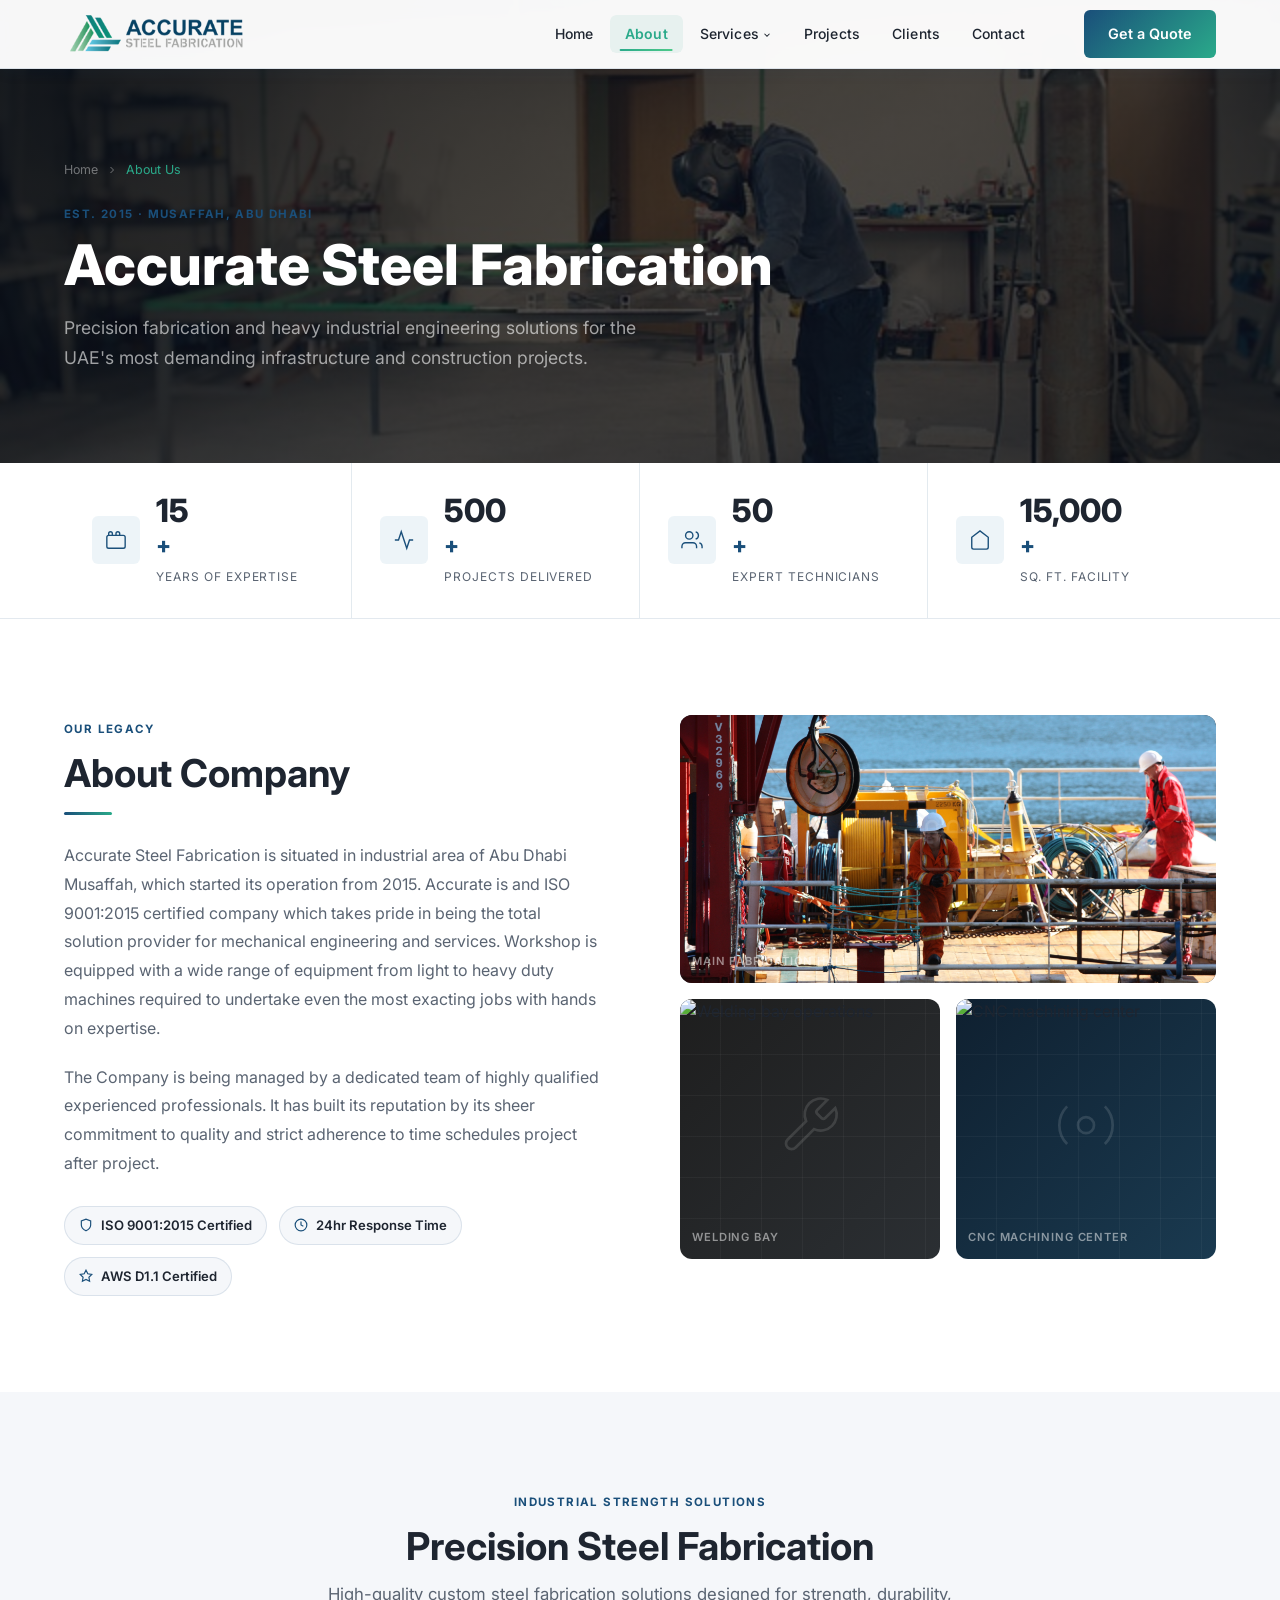
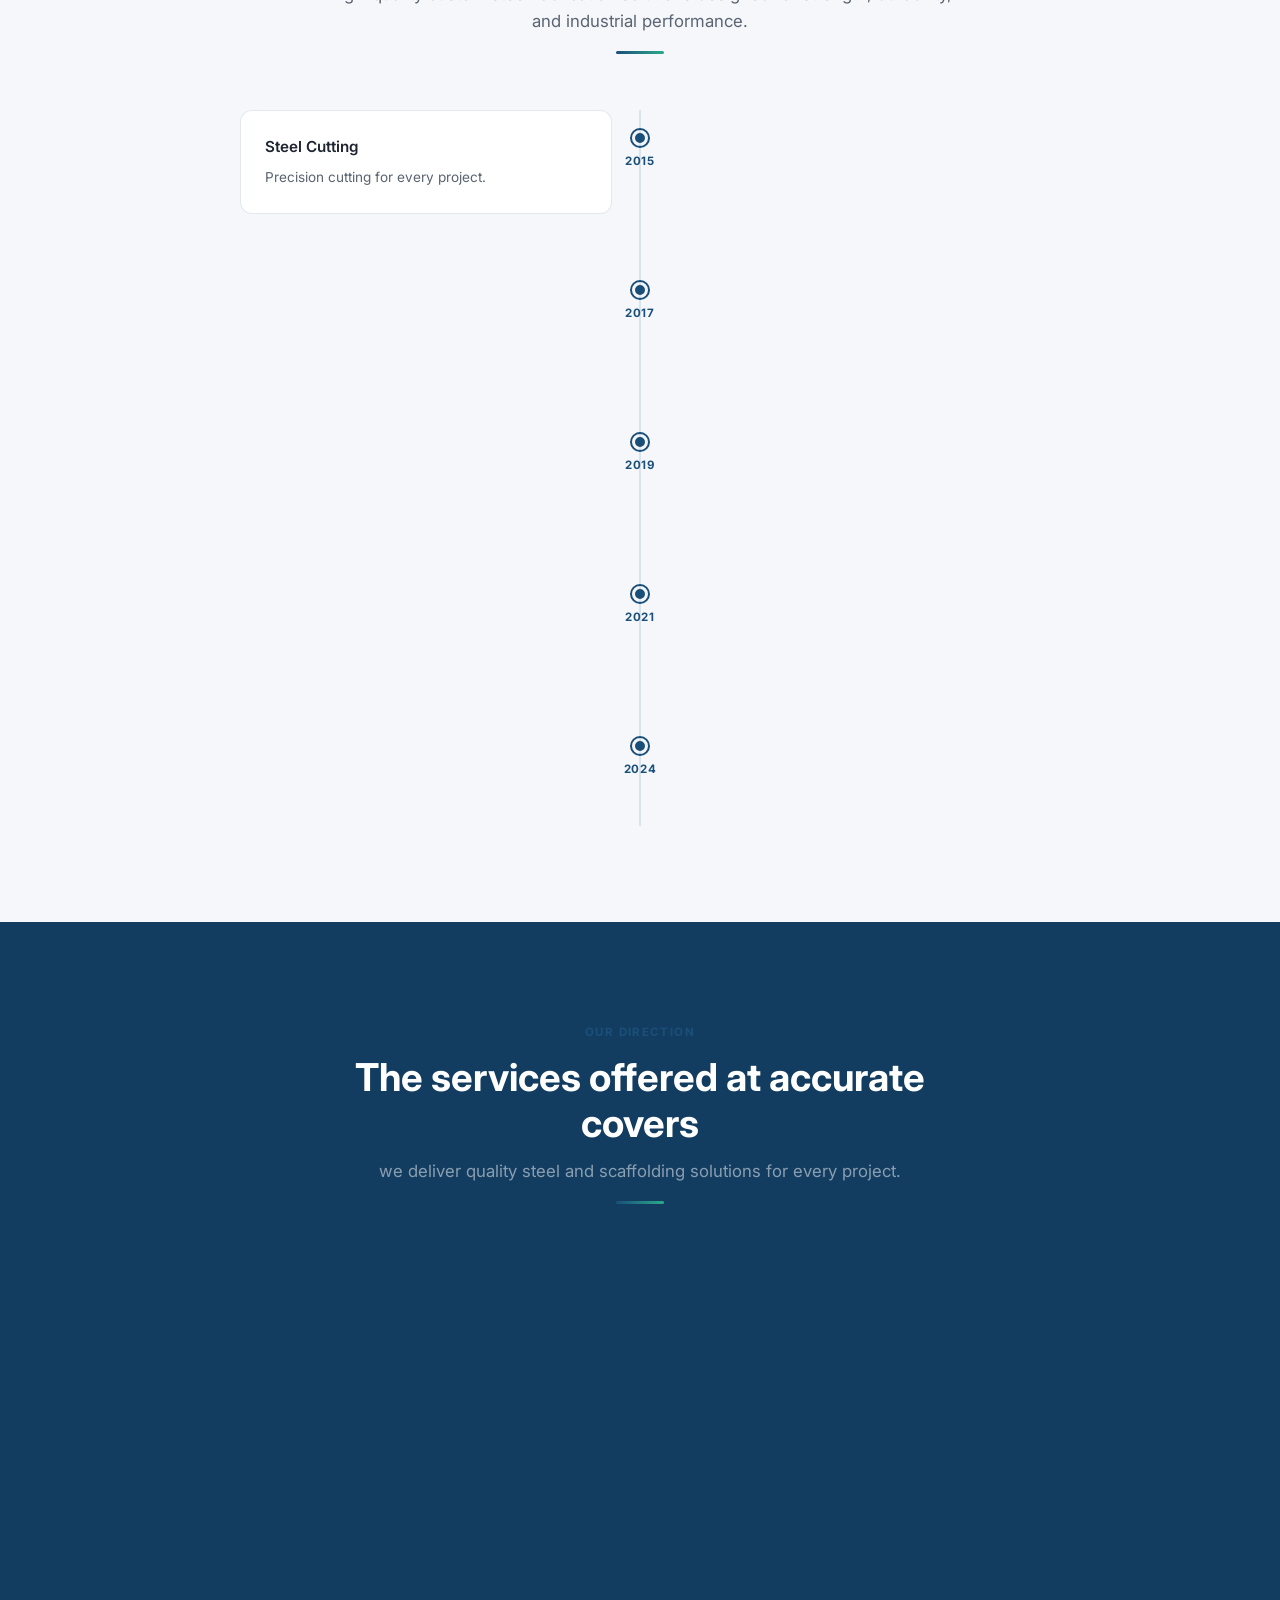
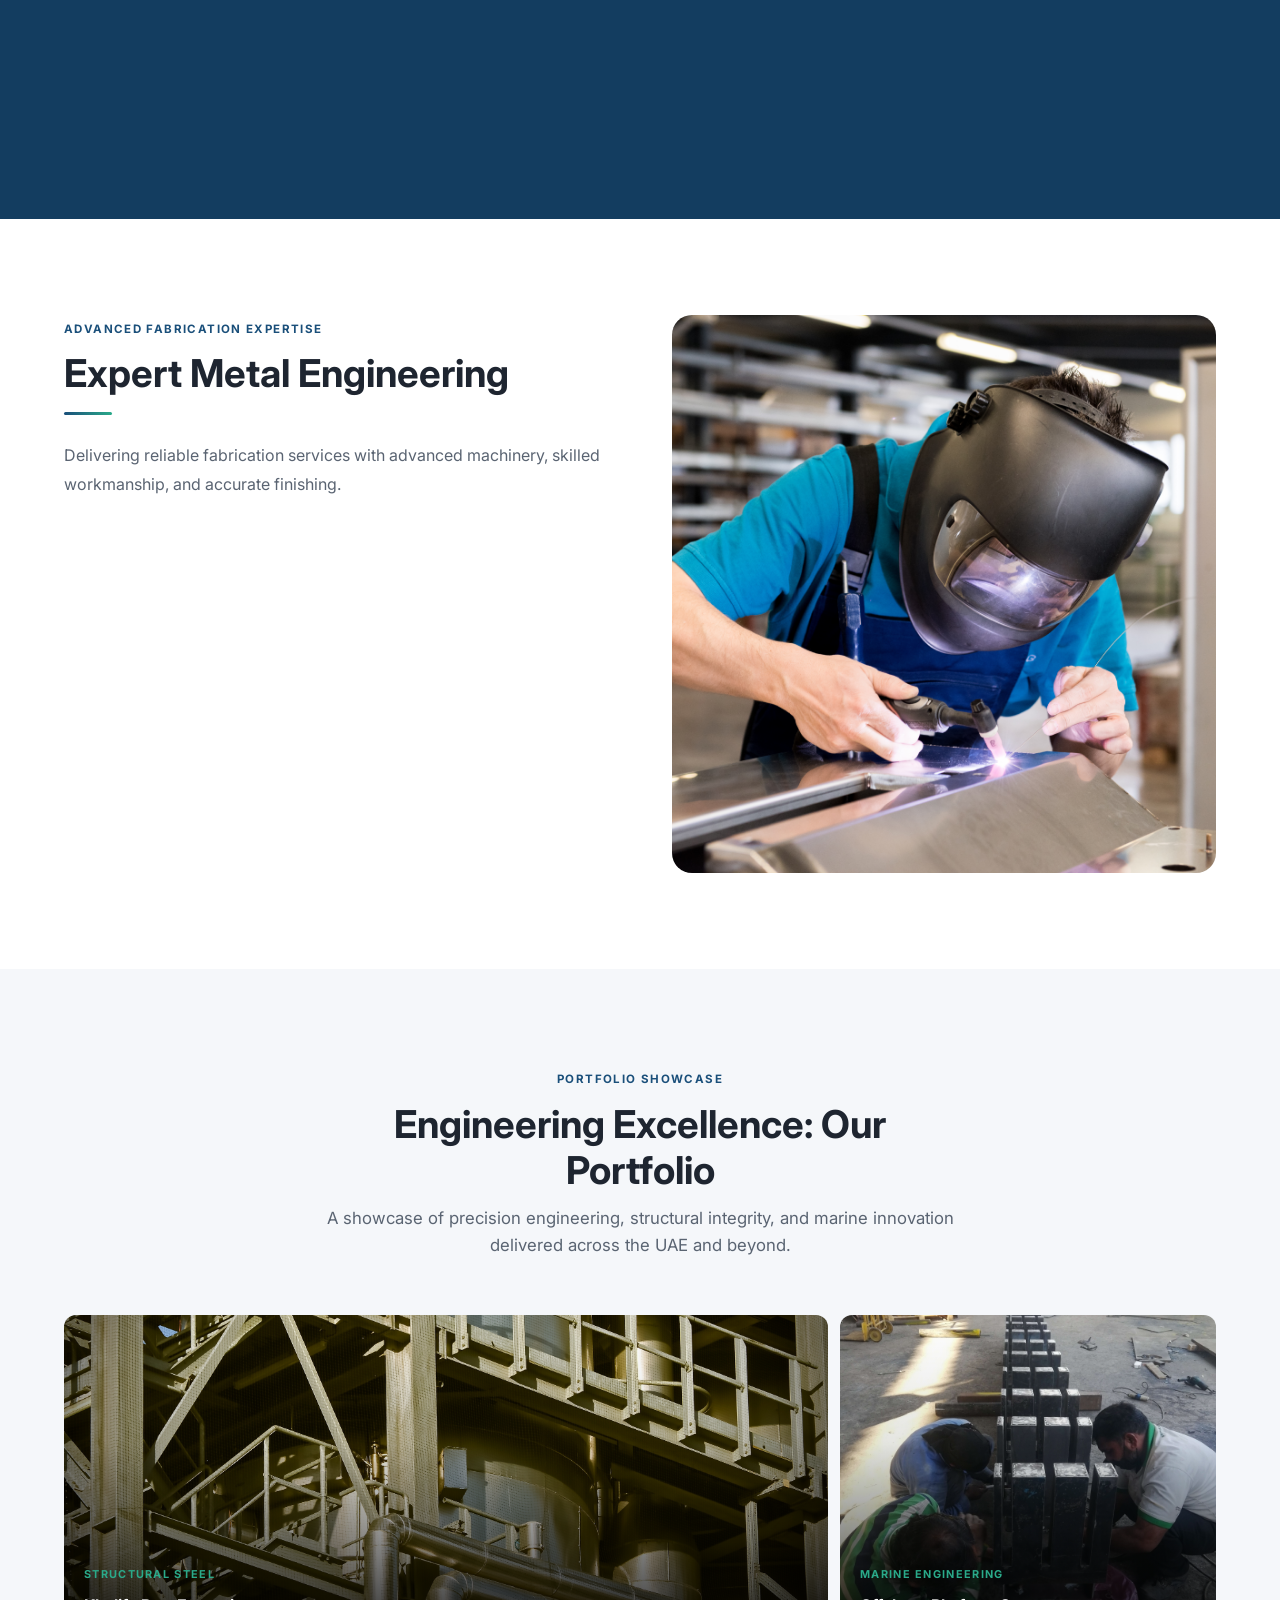
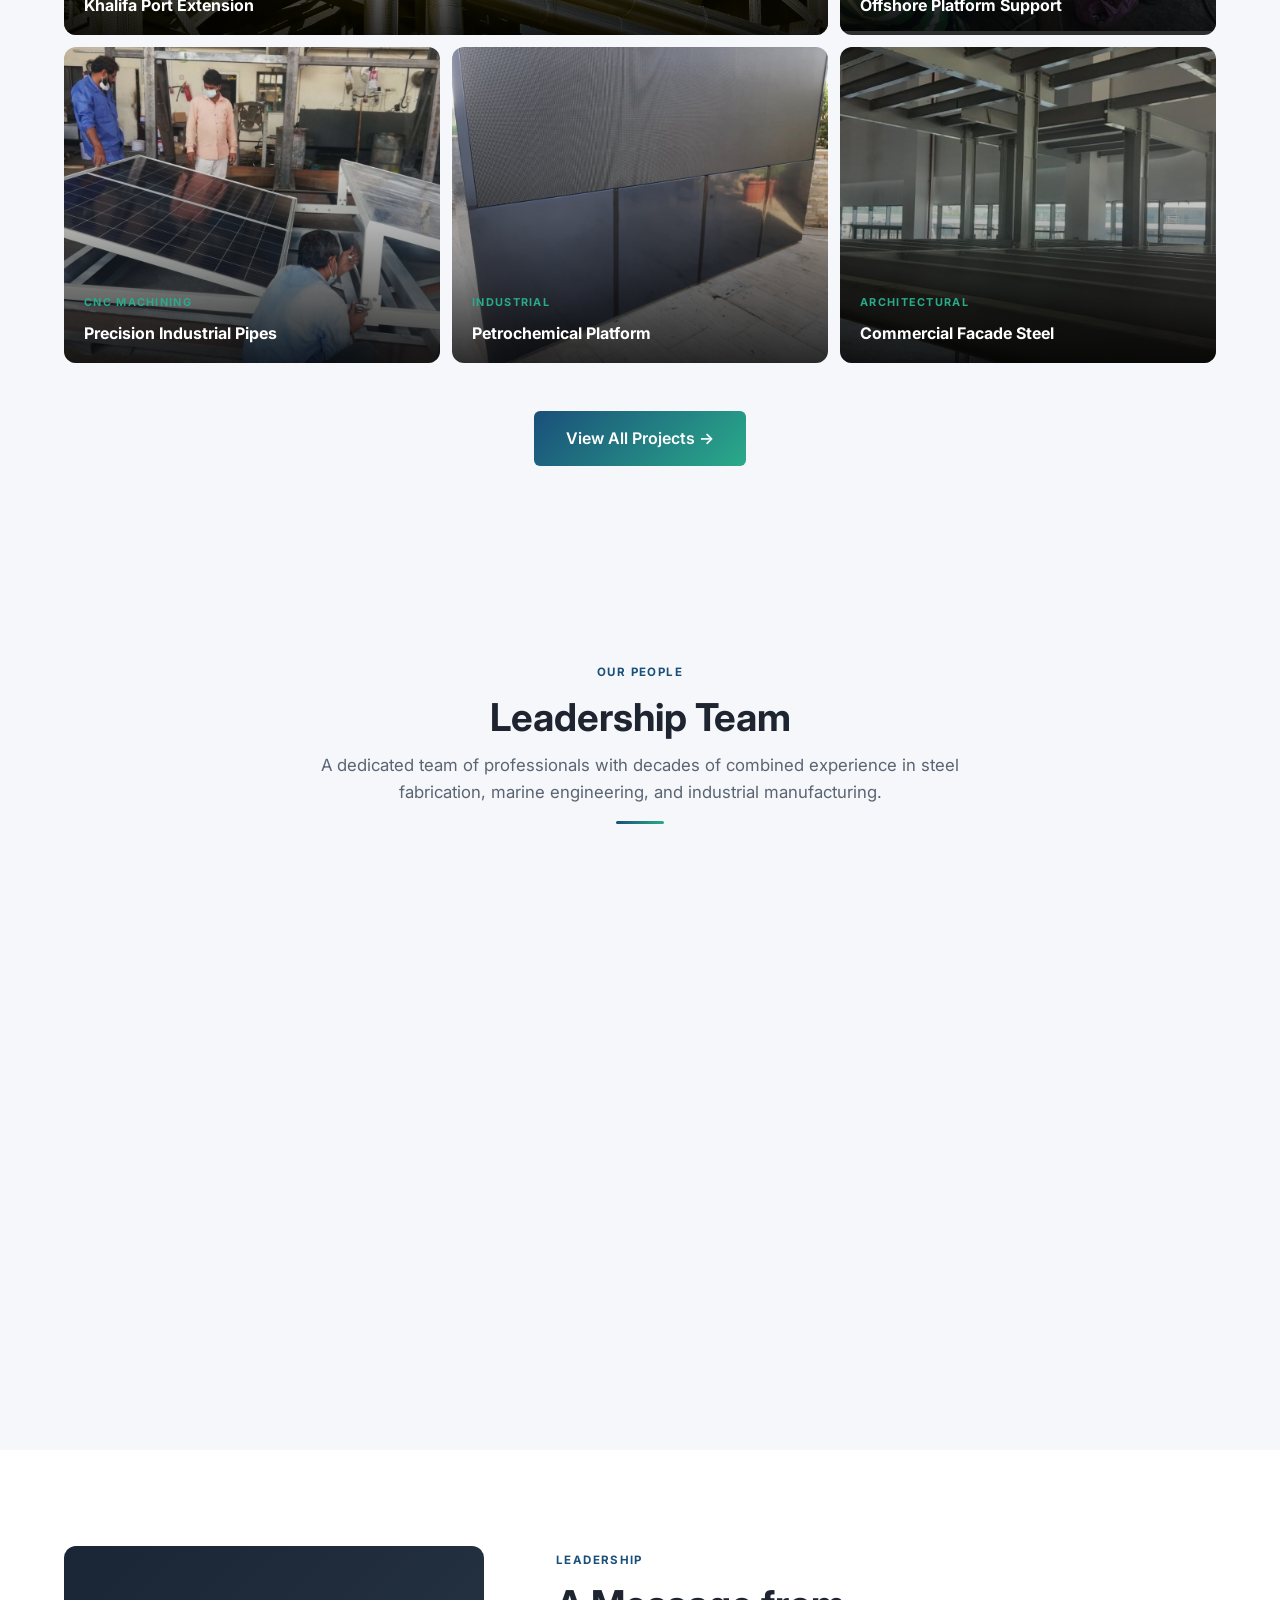
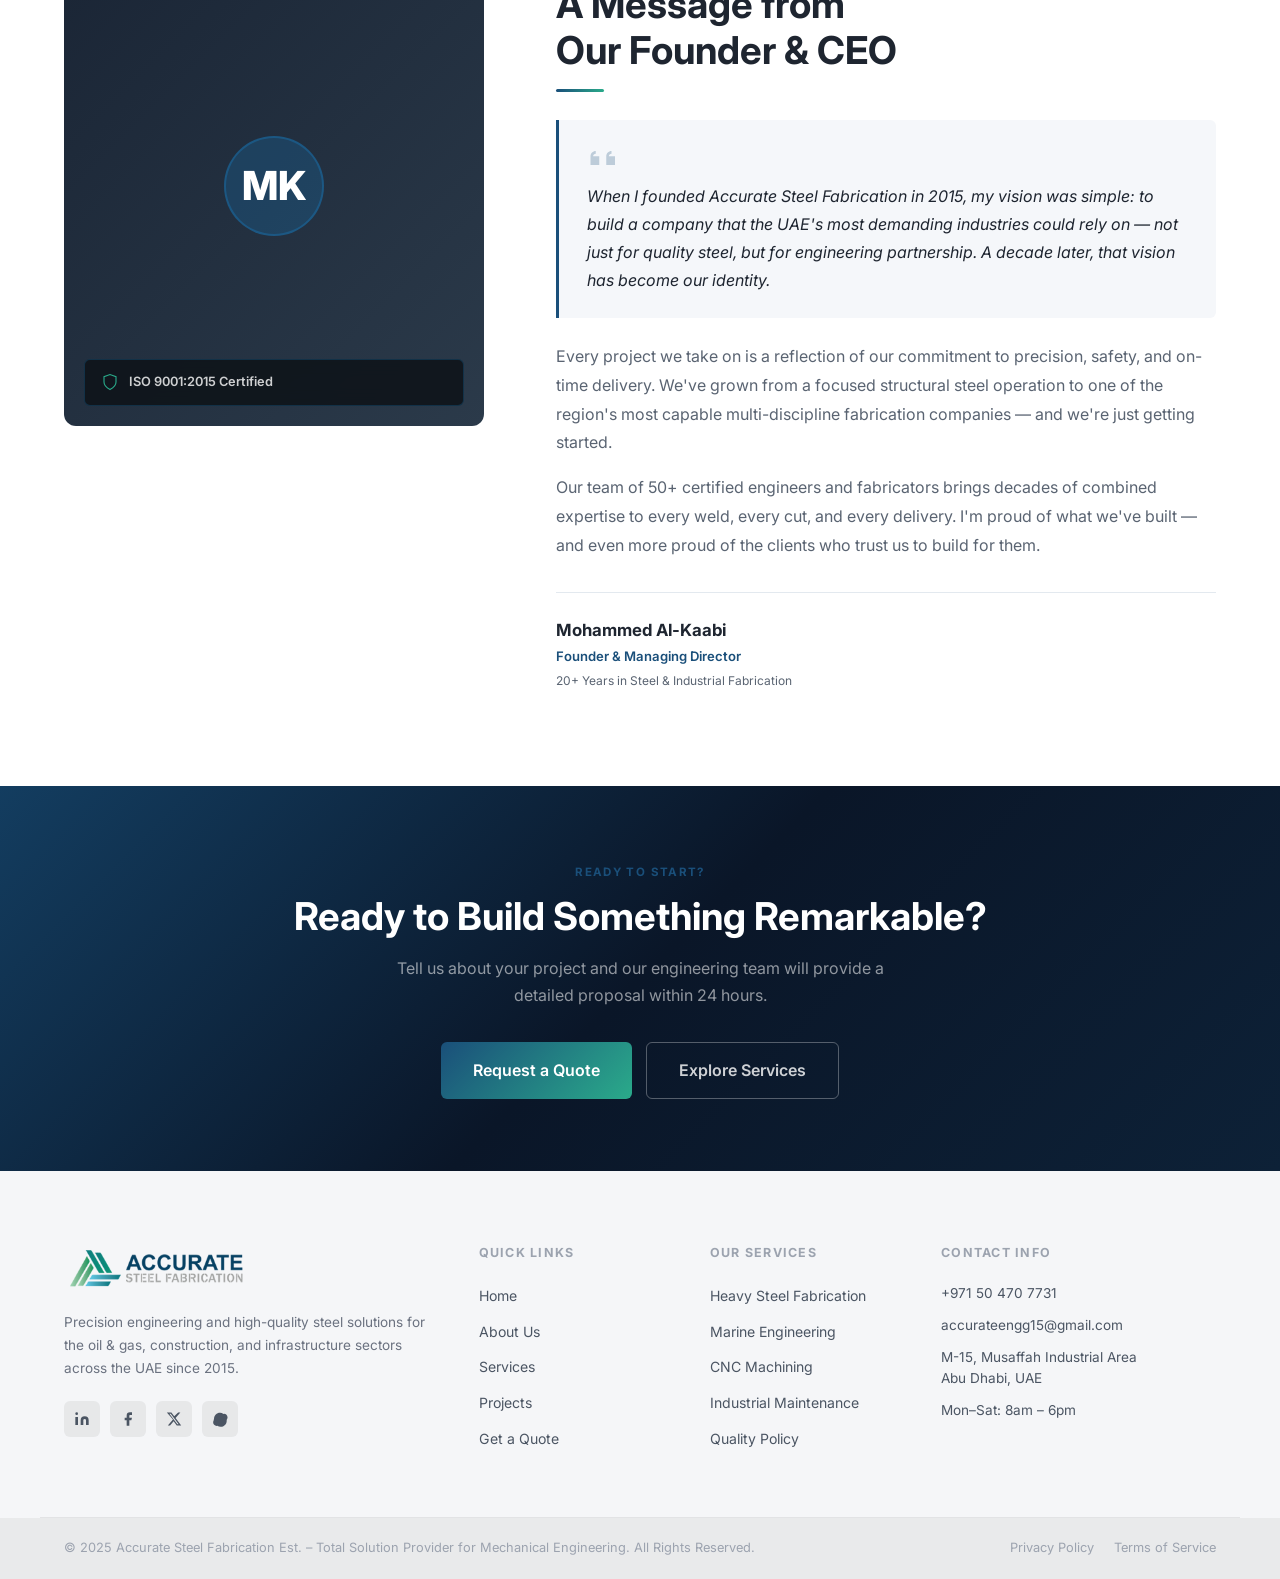
==== commit d3003546: "changes" ====
--- a/about.html
+++ b/about.html
@@ -27,7 +27,29 @@
       <nav class="main-nav" id="main-nav">
         <a href="index.html">Home</a>
         <a href="about.html" class="active">About</a>
-        <a href="services.html">Services</a>
+        <div class="nav-has-dropdown">
+          <a href="services.html">Services<svg class="nav-chevron" viewBox="0 0 24 24" fill="none" stroke="currentColor" stroke-width="2.5"><polyline points="6 9 12 15 18 9"/></svg></a>
+          <div class="nav-dropdown">
+            <a href="services.html#fabrication" class="nav-dropdown-item">
+              <span class="nav-dd-icon"><svg viewBox="0 0 24 24" fill="none" stroke="currentColor" stroke-width="2"><rect x="2" y="7" width="20" height="14" rx="2"/><path d="M16 7V5a2 2 0 0 0-4 0v2M8 7V5a2 2 0 0 0-4 0v2"/></svg></span>
+              <span class="nav-dd-text"><strong>Steel Fabrication</strong><span>Structural & heavy steelwork</span></span>
+            </a>
+            <a href="services.html#marine" class="nav-dropdown-item">
+              <span class="nav-dd-icon"><svg viewBox="0 0 24 24" fill="none" stroke="currentColor" stroke-width="2"><path d="M3 17l3-3 4 4 4-4 3 3"/><path d="M21 12V7H3v5"/></svg></span>
+              <span class="nav-dd-text"><strong>Marine Engineering</strong><span>Ship repair & offshore</span></span>
+            </a>
+            <a href="services.html#cnc" class="nav-dropdown-item">
+              <span class="nav-dd-icon"><svg viewBox="0 0 24 24" fill="none" stroke="currentColor" stroke-width="2"><circle cx="12" cy="12" r="3"/><path d="M19.07 4.93a10 10 0 0 1 0 14.14M4.93 4.93a10 10 0 0 0 0 14.14"/></svg></span>
+              <span class="nav-dd-text"><strong>CNC Machining</strong><span>Precision ±0.01mm</span></span>
+            </a>
+            <a href="services.html#maintenance" class="nav-dropdown-item">
+              <span class="nav-dd-icon"><svg viewBox="0 0 24 24" fill="none" stroke="currentColor" stroke-width="2"><path d="M14.7 6.3a1 1 0 0 0 0 1.4l1.6 1.6a1 1 0 0 0 1.4 0l3.77-3.77a6 6 0 0 1-7.94 7.94l-6.91 6.91a2.12 2.12 0 0 1-3-3l6.91-6.91a6 6 0 0 1 7.94-7.94l-3.76 3.76z"/></svg></span>
+              <span class="nav-dd-text"><strong>Maintenance</strong><span>AMC & emergency services</span></span>
+            </a>
+            <div class="nav-dropdown-divider"></div>
+            <a href="services.html" class="nav-dropdown-all">View All Services <svg viewBox="0 0 24 24" fill="none" stroke="currentColor" stroke-width="2.5"><line x1="5" y1="12" x2="19" y2="12"/><polyline points="12 5 19 12 12 19"/></svg></a>
+          </div>
+        </div>
         <a href="projects.html">Projects</a>
         <a href="clients.html">Clients</a>
         <a href="contact.html">Contact</a>
--- a/css/main.css
+++ b/css/main.css
@@ -254,6 +254,131 @@
 
 .nav-cta { margin-left: 12px; }
 
+/* ── SERVICES DROPDOWN ─────────────────────────────────────── */
+.nav-has-dropdown {
+  position: relative;
+}
+
+/* The dropdown panel */
+.nav-dropdown {
+  position: absolute;
+  top: calc(100% + 10px);
+  left: 50%;
+  transform: translateX(-50%) translateY(-8px);
+  width: 260px;
+  background: var(--white);
+  border: 1px solid var(--border);
+  border-radius: 12px;
+  box-shadow: 0 16px 48px rgba(26,79,122,0.14), 0 4px 16px rgba(0,0,0,0.06);
+  padding: 8px;
+  opacity: 0;
+  pointer-events: none;
+  transition: opacity 0.22s ease, transform 0.22s ease;
+  z-index: 200;
+}
+
+/* Arrow tip */
+.nav-dropdown::before {
+  content: '';
+  position: absolute;
+  top: -6px;
+  left: 50%;
+  transform: translateX(-50%);
+  width: 12px; height: 12px;
+  background: var(--white);
+  border-left: 1px solid var(--border);
+  border-top: 1px solid var(--border);
+  rotate: 45deg;
+}
+
+.nav-has-dropdown:hover .nav-dropdown,
+.nav-has-dropdown:focus-within .nav-dropdown {
+  opacity: 1;
+  pointer-events: auto;
+  transform: translateX(-50%) translateY(0);
+}
+
+/* Each dropdown item */
+.nav-dropdown-item {
+  display: flex;
+  align-items: center;
+  gap: 12px;
+  padding: 10px 12px;
+  border-radius: 8px;
+  text-decoration: none;
+  color: var(--charcoal);
+  transition: background 0.18s ease, color 0.18s ease;
+  cursor: pointer;
+}
+.nav-dropdown-item:hover {
+  background: rgba(26,79,122,0.05);
+  color: var(--brand-blue);
+}
+
+.nav-dd-icon {
+  width: 34px; height: 34px;
+  background: rgba(26,79,122,0.07);
+  color: var(--brand-blue);
+  border-radius: 8px;
+  display: flex; align-items: center; justify-content: center;
+  flex-shrink: 0;
+  transition: background 0.18s ease, color 0.18s ease;
+}
+.nav-dd-icon svg { width: 16px; height: 16px; }
+.nav-dropdown-item:hover .nav-dd-icon {
+  background: var(--brand-teal);
+  color: var(--white);
+}
+
+.nav-dd-text strong {
+  display: block;
+  font-size: 0.82rem;
+  font-weight: 700;
+  line-height: 1.2;
+  margin-bottom: 1px;
+}
+.nav-dd-text span {
+  font-size: 0.7rem;
+  color: var(--steel);
+  line-height: 1.3;
+}
+
+/* Divider inside dropdown */
+.nav-dropdown-divider {
+  height: 1px;
+  background: var(--border);
+  margin: 6px 4px;
+}
+
+/* "View all" footer link */
+.nav-dropdown-all {
+  display: flex;
+  align-items: center;
+  justify-content: center;
+  gap: 6px;
+  padding: 9px 12px;
+  border-radius: 8px;
+  font-size: 0.75rem;
+  font-weight: 700;
+  letter-spacing: 0.06em;
+  text-transform: uppercase;
+  color: var(--brand-teal);
+  text-decoration: none;
+  transition: background 0.18s ease;
+}
+.nav-dropdown-all:hover { background: rgba(42,170,138,0.07); }
+.nav-dropdown-all svg { width: 12px; height: 12px; }
+
+/* Chevron on the Services nav link */
+.nav-chevron {
+  display: inline-block;
+  width: 10px; height: 10px;
+  margin-left: 3px;
+  vertical-align: middle;
+  transition: transform 0.22s ease;
+}
+.nav-has-dropdown:hover .nav-chevron { transform: rotate(180deg); }
+
 /* ── HAMBURGER ─────────────────────────────────────────────── */
 .hamburger {
   display: none;
@@ -1410,6 +1535,33 @@
 
   .nav-cta { display: none; }
 
+  /* Dropdown hidden on mobile — show inline */
+  .nav-dropdown {
+    position: static;
+    transform: none !important;
+    opacity: 1 !important;
+    pointer-events: auto !important;
+    box-shadow: none;
+    border: none;
+    border-left: 3px solid rgba(42,170,138,0.3);
+    border-radius: 0;
+    padding: 0 0 4px 12px;
+    margin: 0 0 4px 16px;
+    width: auto;
+    background: transparent;
+    display: none;
+  }
+  .nav-dropdown::before { display: none; }
+  .nav-has-dropdown.open .nav-dropdown { display: block; }
+  .nav-dropdown-item {
+    padding: 8px 10px;
+    font-size: 0.88rem;
+  }
+  .nav-dd-icon { width: 28px; height: 28px; }
+  .nav-dropdown-all { justify-content: flex-start; padding: 8px 10px; }
+  .nav-dropdown-divider { display: none; }
+  .nav-chevron { display: none; }
+
   .hero-stats { gap: 28px; }
   .stat strong { font-size: 1.4rem; }
 
--- a/css/pages.css
+++ b/css/pages.css
@@ -2100,3 +2100,393 @@
   .pj-lg-item--wide,
   .pj-lg-item--tall { grid-column: span 1; grid-row: span 1; }
 }
+
+
+/* ============================================
+   PROJECTS PAGE — NAV TABS + LIGHTGALLERY GRID
+   (consolidated from projects.css)
+   ============================================ */
+
+/* ── STATS STRIP ── */
+.pj-stats-strip {
+  background: var(--brand-blue-d);
+  border-bottom: 1px solid rgba(255,255,255,0.06);
+}
+.pj-stats-grid {
+  display: grid;
+  grid-template-columns: repeat(4, 1fr);
+}
+.pj-stat {
+  text-align: center;
+  padding: 36px 20px;
+  border-right: 1px solid rgba(255,255,255,0.07);
+  transition: background var(--transition);
+}
+.pj-stat:last-child { border-right: none; }
+.pj-stat:hover { background: rgba(255,255,255,0.03); }
+.pj-stat strong {
+  display: block;
+  font-size: 2.6rem;
+  font-weight: 800;
+  color: var(--white);
+  line-height: 1;
+  margin-bottom: 6px;
+  letter-spacing: -0.02em;
+}
+.pj-stat strong sup {
+  font-size: 1.1rem;
+  color: var(--brand-teal-l);
+  vertical-align: super;
+  font-weight: 700;
+}
+.pj-stat span {
+  font-size: 0.72rem;
+  font-weight: 600;
+  letter-spacing: 0.12em;
+  text-transform: uppercase;
+  color: rgba(255,255,255,0.38);
+}
+
+/* ── GALLERY SECTION ── */
+.pj-gallery-section {
+  padding: 96px 0 112px;
+  background: #f0f4f8;
+}
+.pj-gallery-section .section-header h2 { color: #0d1b2a; }
+.pj-gallery-section .section-header p  { color: var(--steel); }
+
+/* ── NAV TABS ── */
+.pj-tabs {
+  display: flex;
+  gap: 8px;
+  flex-wrap: wrap;
+  justify-content: center;
+  margin-bottom: 52px;
+}
+
+.pj-tab {
+  position: relative;
+  display: inline-flex;
+  align-items: center;
+  gap: 8px;
+  padding: 11px 24px;
+  font-size: 0.82rem;
+  font-weight: 700;
+  letter-spacing: 0.07em;
+  text-transform: uppercase;
+  color: #5a6472;
+  background: #ffffff;
+  border: 1.5px solid rgba(26,79,122,0.18);
+  border-radius: 6px;
+  cursor: pointer;
+  white-space: nowrap;
+  overflow: hidden;
+  transition: color 0.22s ease, border-color 0.22s ease,
+              background 0.22s ease, box-shadow 0.22s ease,
+              transform 0.18s ease;
+}
+
+/* Left accent bar — slides in on hover / active */
+.pj-tab::before {
+  content: '';
+  position: absolute;
+  left: 0; top: 0; bottom: 0;
+  width: 3px;
+  background: linear-gradient(180deg, var(--brand-teal, #2aaa8a), var(--brand-blue, #1a4f7a));
+  border-radius: 6px 0 0 6px;
+  transform: scaleY(0);
+  transform-origin: bottom;
+  transition: transform 0.22s ease;
+}
+
+/* Count dot — optional decoration */
+.pj-tab::after {
+  content: '';
+  position: absolute;
+  inset: 0;
+  background: linear-gradient(135deg, rgba(26,79,122,0.04) 0%, rgba(42,170,138,0.04) 100%);
+  opacity: 0;
+  transition: opacity 0.22s ease;
+}
+
+.pj-tab:hover {
+  color: #0d1b2a;
+  border-color: rgba(26,79,122,0.4);
+  background: rgba(26,79,122,0.04);
+  transform: translateY(-2px);
+  box-shadow: 0 4px 14px rgba(26,79,122,0.12);
+}
+.pj-tab:hover::before { transform: scaleY(1); }
+.pj-tab:hover::after  { opacity: 1; }
+
+/* Active state — filled dark pill */
+.pj-tab.active {
+  color: #ffffff;
+  background: linear-gradient(135deg, #0d1b2a 0%, #1a4f7a 100%);
+  border-color: #0d1b2a;
+  box-shadow: 0 6px 20px rgba(13,27,42,0.28);
+  transform: translateY(-2px);
+}
+.pj-tab.active::before {
+  background: linear-gradient(180deg, var(--brand-teal-l, #4dc98a), var(--brand-teal, #2aaa8a));
+  transform: scaleY(1);
+}
+.pj-tab.active::after { opacity: 0; }
+
+/* Active tab — teal dot indicator */
+.pj-tab.active .pj-tab-dot {
+  background: var(--brand-teal-l, #4dc98a);
+  box-shadow: 0 0 6px rgba(77,201,138,0.7);
+}
+
+/* Small dot inside each tab */
+.pj-tab-dot {
+  display: inline-block;
+  width: 6px;
+  height: 6px;
+  border-radius: 50%;
+  background: rgba(90,100,114,0.35);
+  flex-shrink: 0;
+  transition: background 0.22s ease, box-shadow 0.22s ease;
+}
+.pj-tab:hover .pj-tab-dot {
+  background: var(--brand-teal, #2aaa8a);
+}
+
+/* ── UNIFORM GRID ── */
+.pj-lg-grid {
+  display: grid;
+  grid-template-columns: repeat(3, 1fr);
+  gap: 20px;
+}
+
+/* ── CARD ── */
+.pj-lg-item {
+  position: relative;
+  border-radius: 8px;
+  overflow: hidden;
+  display: block;
+  cursor: pointer;
+  text-decoration: none;
+  background: #1a2535;
+  box-shadow: 0 2px 12px rgba(13,27,42,0.10);
+  transition: transform 0.30s ease, box-shadow 0.30s ease;
+}
+.pj-lg-item:hover {
+  transform: translateY(-5px);
+  box-shadow: 0 16px 40px rgba(13,27,42,0.20);
+}
+
+/* ── ASPECT RATIO WRAPPER (4:3) ── */
+.pj-card-img {
+  position: relative;
+  width: 100%;
+  padding-bottom: 75%;
+  overflow: hidden;
+  background: #1a2535;
+  pointer-events: none;
+}
+.pj-card-img::before {
+  content: '';
+  position: absolute;
+  inset: 0;
+  background:
+    repeating-linear-gradient(0deg, transparent, transparent 32px, rgba(255,255,255,0.04) 32px, rgba(255,255,255,0.04) 33px),
+    repeating-linear-gradient(90deg, transparent, transparent 32px, rgba(255,255,255,0.04) 32px, rgba(255,255,255,0.04) 33px),
+    linear-gradient(135deg, #1a2535 0%, #0d1b2a 100%);
+  z-index: 0;
+}
+.pj-card-img::after {
+  content: '⚙';
+  position: absolute;
+  top: 50%; left: 50%;
+  transform: translate(-50%, -50%);
+  font-size: 2.5rem;
+  opacity: 0.08;
+  z-index: 1;
+  pointer-events: none;
+}
+.pj-card-img img {
+  position: absolute;
+  inset: 0;
+  width: 100%;
+  height: 100%;
+  object-fit: cover;
+  display: block;
+  transition: transform 0.55s cubic-bezier(0.25, 0.46, 0.45, 0.94);
+  z-index: 2;
+}
+.pj-lg-item:hover .pj-card-img img { transform: scale(1.07); }
+
+/* ── HOVER OVERLAY ── */
+.pj-lg-overlay {
+  position: absolute;
+  inset: 0;
+  z-index: 3;
+  background: linear-gradient(
+    to top,
+    rgba(13,27,42,0.92) 0%,
+    rgba(13,27,42,0.55) 45%,
+    rgba(13,27,42,0.10) 100%
+  );
+  padding: 22px;
+  display: flex;
+  flex-direction: column;
+  justify-content: flex-end;
+  opacity: 0;
+  transition: opacity 0.32s ease;
+  pointer-events: none;
+}
+.pj-lg-item:hover .pj-lg-overlay { opacity: 1; }
+
+.pj-lg-cat {
+  display: inline-block;
+  font-size: 0.62rem;
+  font-weight: 800;
+  letter-spacing: 0.14em;
+  text-transform: uppercase;
+  color: var(--brand-teal-l, #4dc98a);
+  margin-bottom: 7px;
+}
+.pj-lg-overlay h4 {
+  color: #ffffff;
+  font-size: 1rem;
+  font-weight: 700;
+  line-height: 1.3;
+  margin: 0 0 14px;
+}
+.pj-lg-zoom {
+  display: inline-flex;
+  align-items: center;
+  gap: 8px;
+  font-size: 0.72rem;
+  font-weight: 700;
+  letter-spacing: 0.1em;
+  text-transform: uppercase;
+  color: #ffffff;
+  background: rgba(42,170,138,0.85);
+  border: 1px solid rgba(42,170,138,0.6);
+  border-radius: 4px;
+  padding: 7px 14px;
+  align-self: flex-start;
+  transition: background 0.22s ease;
+  backdrop-filter: blur(4px);
+}
+.pj-lg-item:hover .pj-lg-zoom { background: var(--brand-teal, #2aaa8a); }
+
+/* ── CATEGORY BADGE (always visible) ── */
+.pj-lg-badge {
+  position: absolute;
+  top: 14px; left: 14px;
+  z-index: 4;
+  font-size: 0.62rem;
+  font-weight: 800;
+  letter-spacing: 0.1em;
+  text-transform: uppercase;
+  color: #ffffff;
+  background: rgba(13,27,42,0.72);
+  border: 1px solid rgba(255,255,255,0.15);
+  backdrop-filter: blur(6px);
+  padding: 4px 10px;
+  border-radius: 3px;
+  transition: opacity 0.32s ease;
+  pointer-events: none;
+}
+.pj-lg-item:hover .pj-lg-badge { opacity: 0; }
+
+/* ── CTA SECTION ── */
+.pj-cta {
+  padding: 88px 0;
+  background: linear-gradient(135deg, #0d1b2a 0%, #133d60 60%, #0a2540 100%);
+  position: relative;
+  overflow: hidden;
+}
+.pj-cta::before {
+  content: '';
+  position: absolute;
+  inset: 0;
+  background: radial-gradient(ellipse 80% 70% at 50% 50%, rgba(42,170,138,0.08) 0%, transparent 70%);
+  pointer-events: none;
+}
+.pj-cta::after {
+  content: '';
+  position: absolute;
+  inset: 0;
+  background:
+    repeating-linear-gradient(0deg, transparent, transparent 60px, rgba(255,255,255,0.02) 60px, rgba(255,255,255,0.02) 61px),
+    repeating-linear-gradient(90deg, transparent, transparent 60px, rgba(255,255,255,0.02) 60px, rgba(255,255,255,0.02) 61px);
+  pointer-events: none;
+}
+.pj-cta-inner {
+  position: relative;
+  z-index: 1;
+  display: flex;
+  align-items: center;
+  justify-content: space-between;
+  gap: 48px;
+  flex-wrap: wrap;
+}
+.pj-cta-text .section-label { color: var(--brand-teal-l); }
+.pj-cta-text h2 {
+  color: #ffffff;
+  font-size: clamp(1.7rem, 3vw, 2.4rem);
+  margin: 10px 0 14px;
+  line-height: 1.15;
+}
+.pj-cta-text p {
+  color: rgba(255,255,255,0.55);
+  font-size: 0.95rem;
+  max-width: 480px;
+  line-height: 1.75;
+}
+.pj-cta-actions { display: flex; gap: 14px; flex-shrink: 0; flex-wrap: wrap; }
+.pj-cta .btn-outline { border-color: rgba(255,255,255,0.4); color: #ffffff; }
+.pj-cta .btn-outline:hover { border-color: #ffffff; background: rgba(255,255,255,0.1); }
+
+/* ── FADE-IN ANIMATION ── */
+.pj-lg-item { animation: pjFadeUp 0.45s ease both; }
+.pj-lg-item:nth-child(1)  { animation-delay: 0.05s; }
+.pj-lg-item:nth-child(2)  { animation-delay: 0.10s; }
+.pj-lg-item:nth-child(3)  { animation-delay: 0.15s; }
+.pj-lg-item:nth-child(4)  { animation-delay: 0.20s; }
+.pj-lg-item:nth-child(5)  { animation-delay: 0.25s; }
+.pj-lg-item:nth-child(6)  { animation-delay: 0.30s; }
+.pj-lg-item:nth-child(7)  { animation-delay: 0.35s; }
+.pj-lg-item:nth-child(8)  { animation-delay: 0.40s; }
+.pj-lg-item:nth-child(9)  { animation-delay: 0.45s; }
+.pj-lg-item:nth-child(10) { animation-delay: 0.50s; }
+.pj-lg-item:nth-child(11) { animation-delay: 0.55s; }
+
+@keyframes pjFadeUp {
+  from { opacity: 0; transform: translateY(20px); }
+  to   { opacity: 1; transform: translateY(0); }
+}
+.pj-lg-item.filter-show { animation: pjFadeUp 0.35s ease both; }
+
+/* ── RESPONSIVE — PROJECTS GALLERY ── */
+@media (max-width: 1024px) {
+  .pj-stats-grid { grid-template-columns: repeat(2, 1fr); }
+  .pj-stat { border-bottom: 1px solid rgba(255,255,255,0.07); }
+  .pj-stat:nth-child(2n) { border-right: none; }
+  .pj-lg-grid { grid-template-columns: repeat(2, 1fr); gap: 16px; }
+}
+@media (max-width: 768px) {
+  .pj-gallery-section { padding: 64px 0 80px; }
+  .pj-tabs { margin-bottom: 32px; gap: 6px; }
+  .pj-tab { padding: 9px 16px; font-size: 0.75rem; letter-spacing: 0.05em; }
+  .pj-tab-dot { display: none; }
+  .pj-lg-grid { grid-template-columns: repeat(2, 1fr); gap: 12px; }
+  .pj-cta-inner { flex-direction: column; text-align: center; }
+  .pj-cta-actions { justify-content: center; }
+  /* Always show overlay on touch */
+  .pj-lg-overlay { opacity: 1; background: linear-gradient(to top, rgba(13,27,42,0.80) 0%, transparent 60%); }
+  .pj-lg-overlay h4 { font-size: 0.88rem; }
+  .pj-lg-zoom { display: none; }
+}
+@media (max-width: 480px) {
+  .pj-stats-grid { grid-template-columns: repeat(2, 1fr); }
+  .pj-lg-grid { grid-template-columns: 1fr 1fr; gap: 10px; }
+}
+@media (max-width: 360px) {
+  .pj-lg-grid { grid-template-columns: 1fr; }
+}
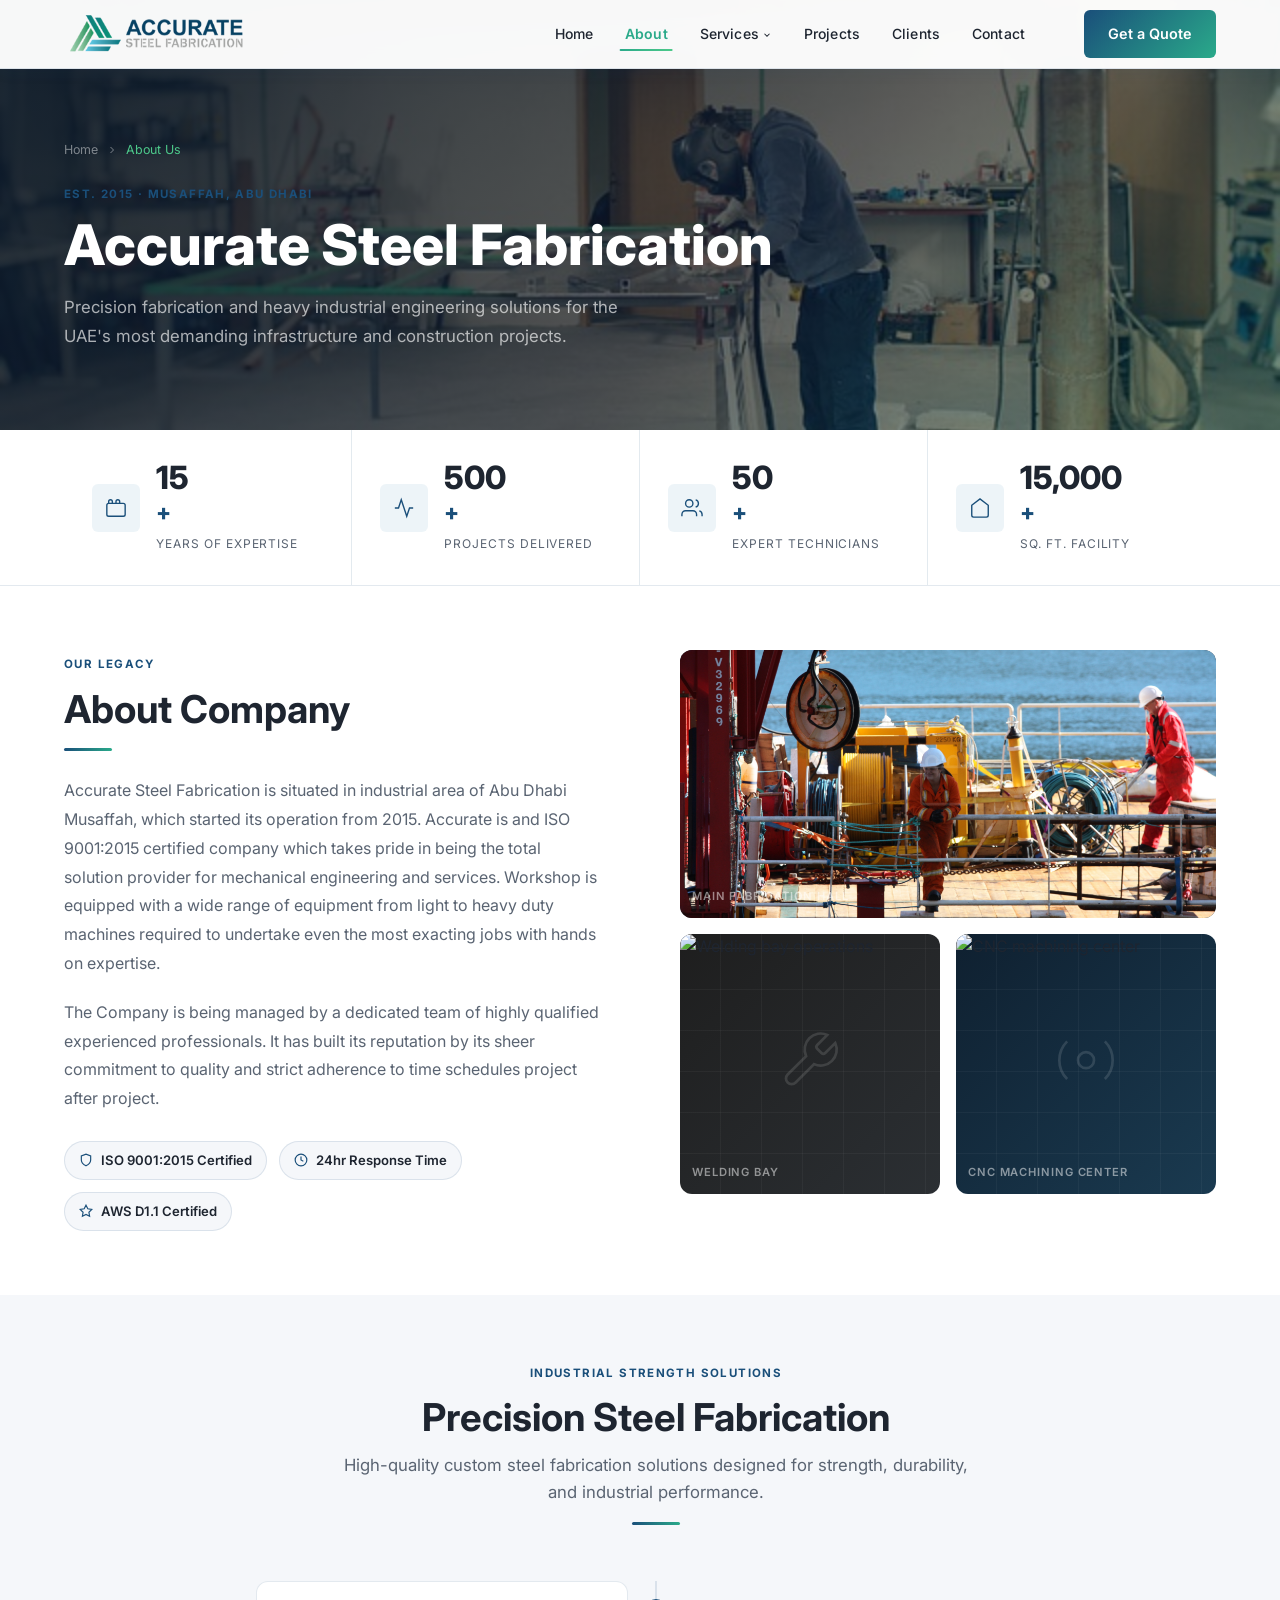
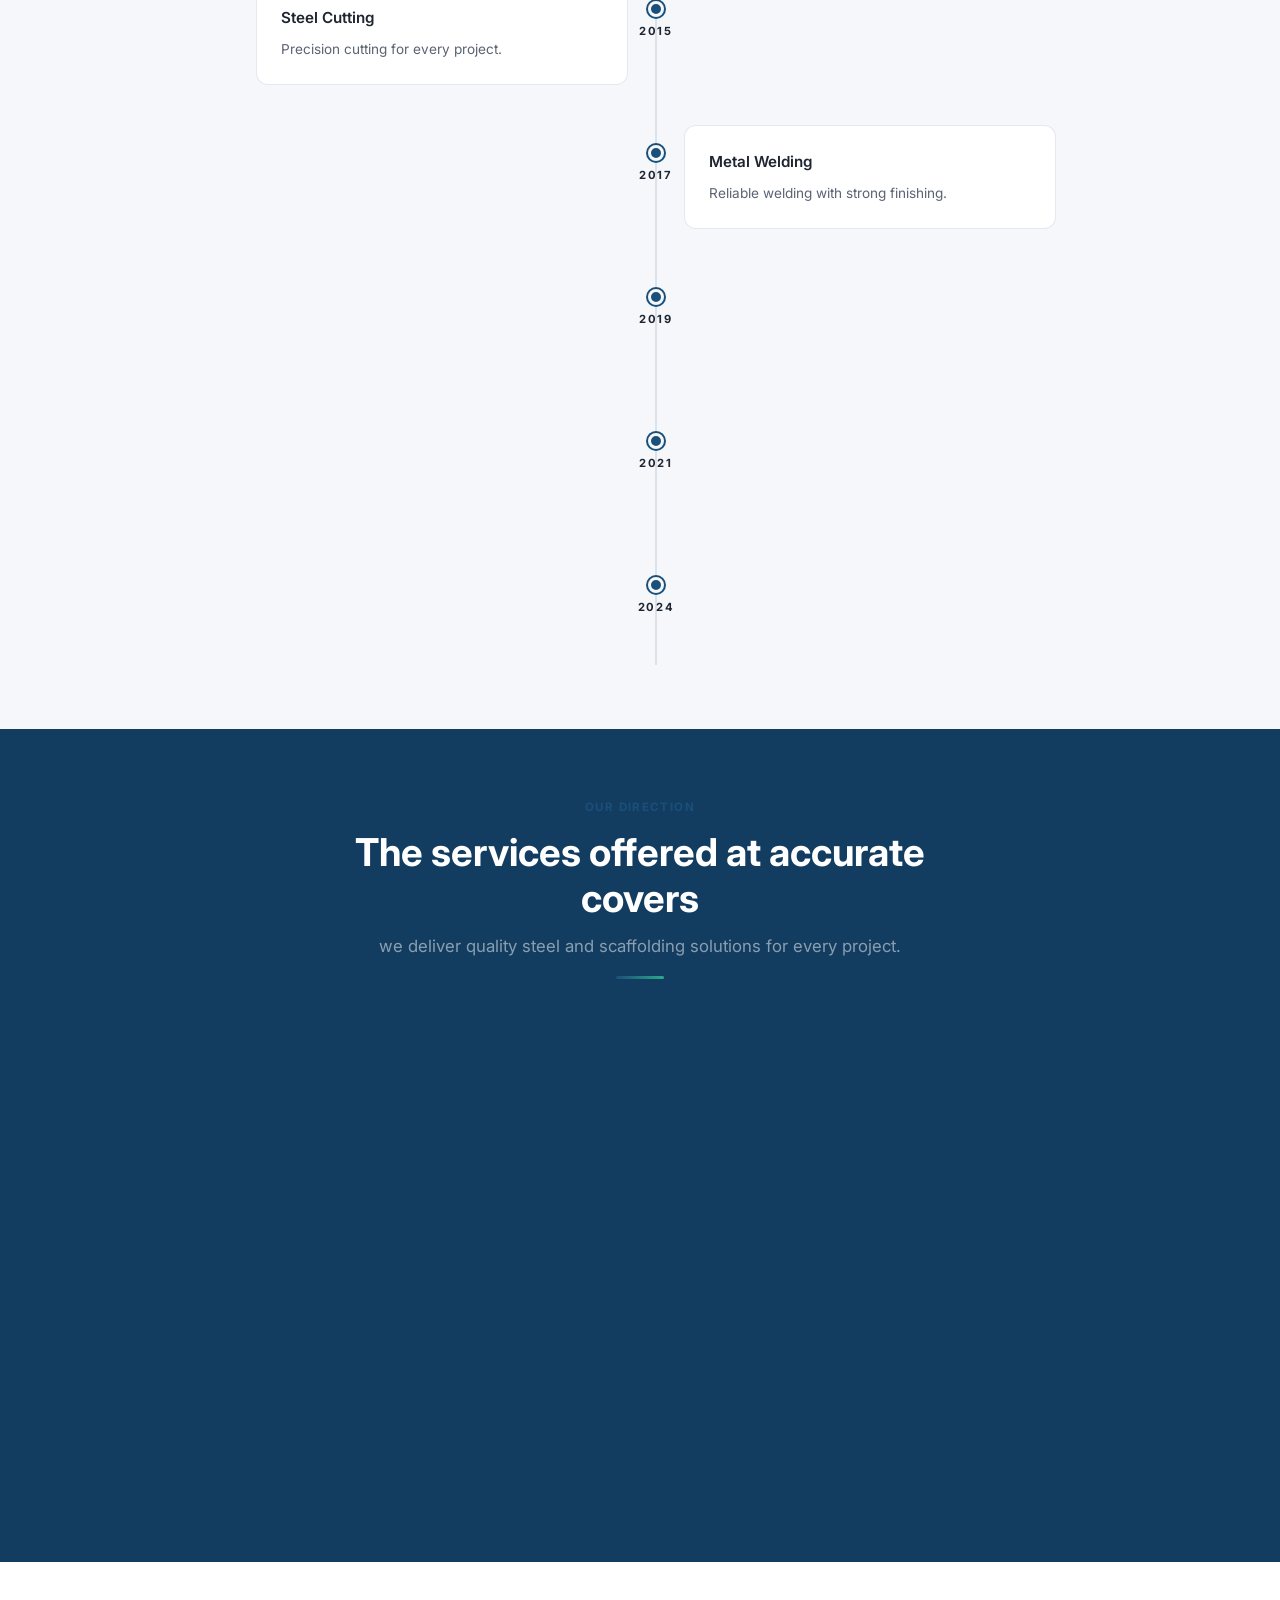
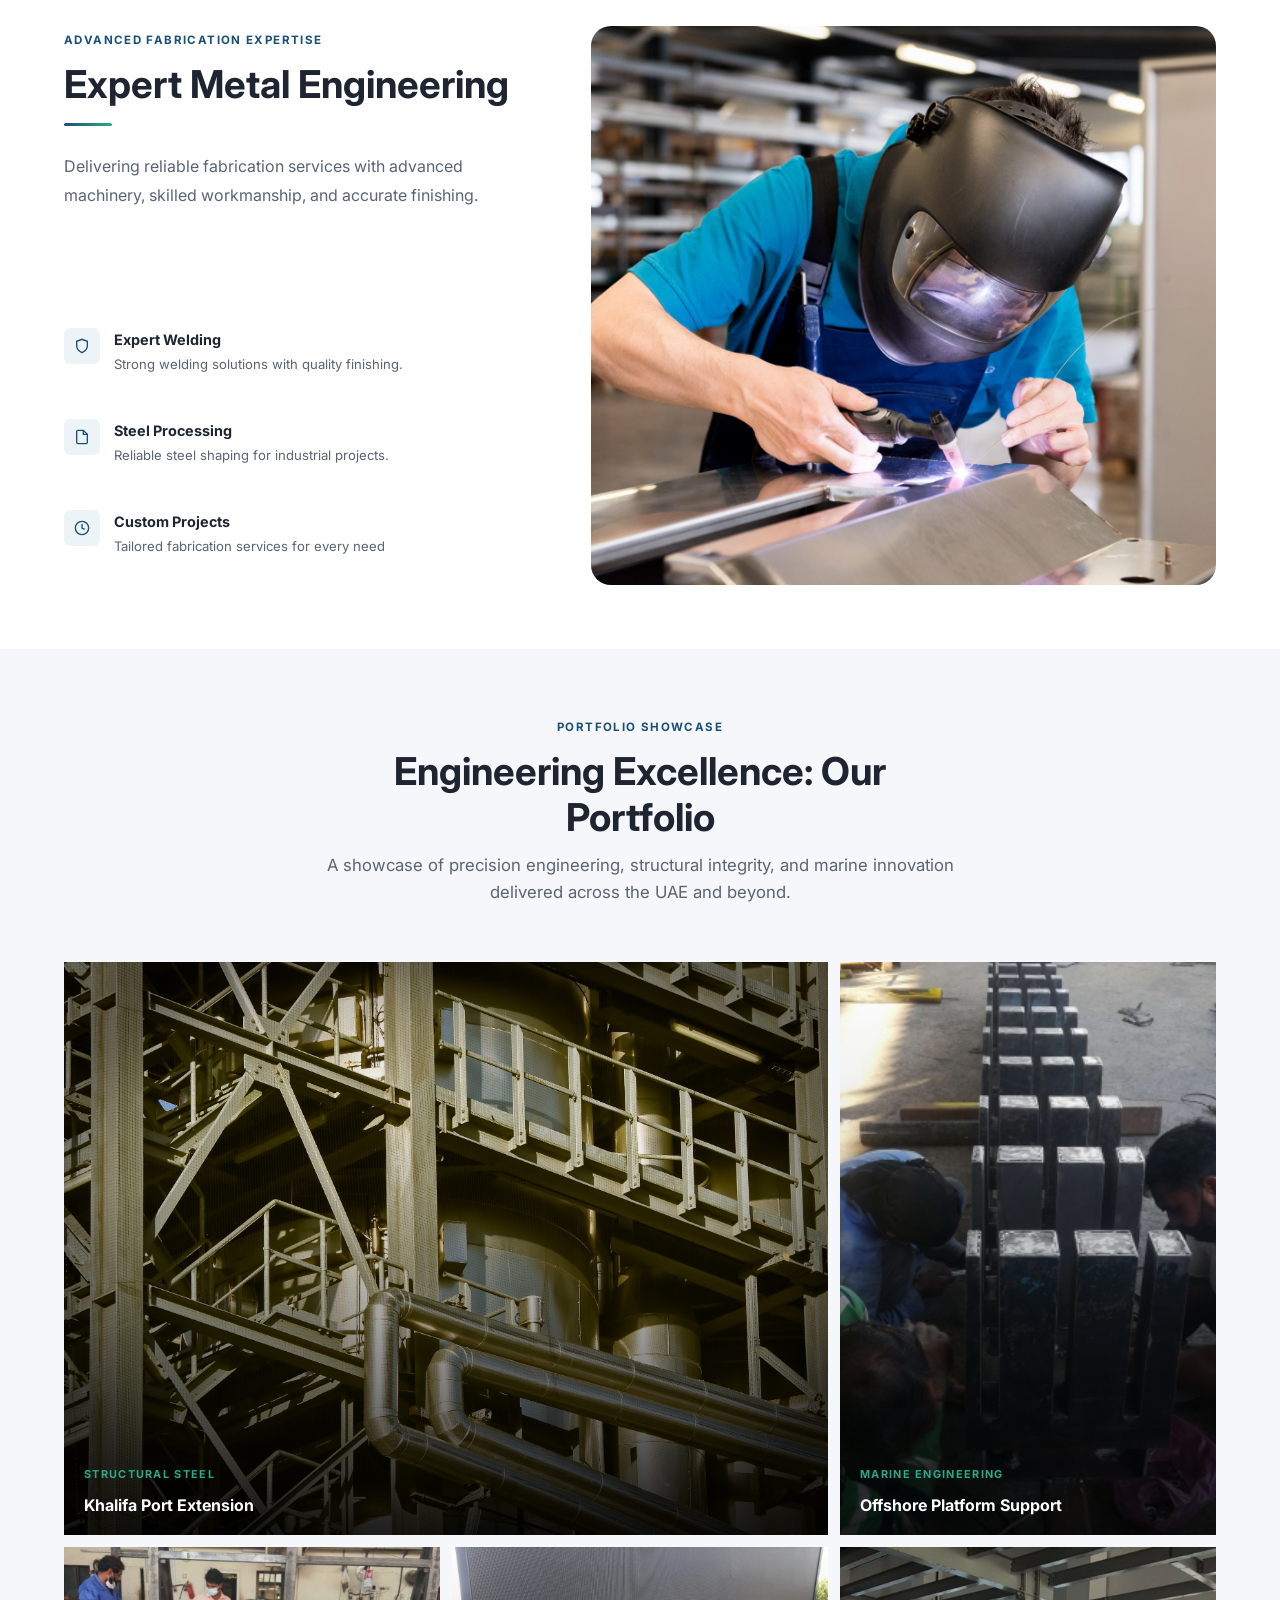
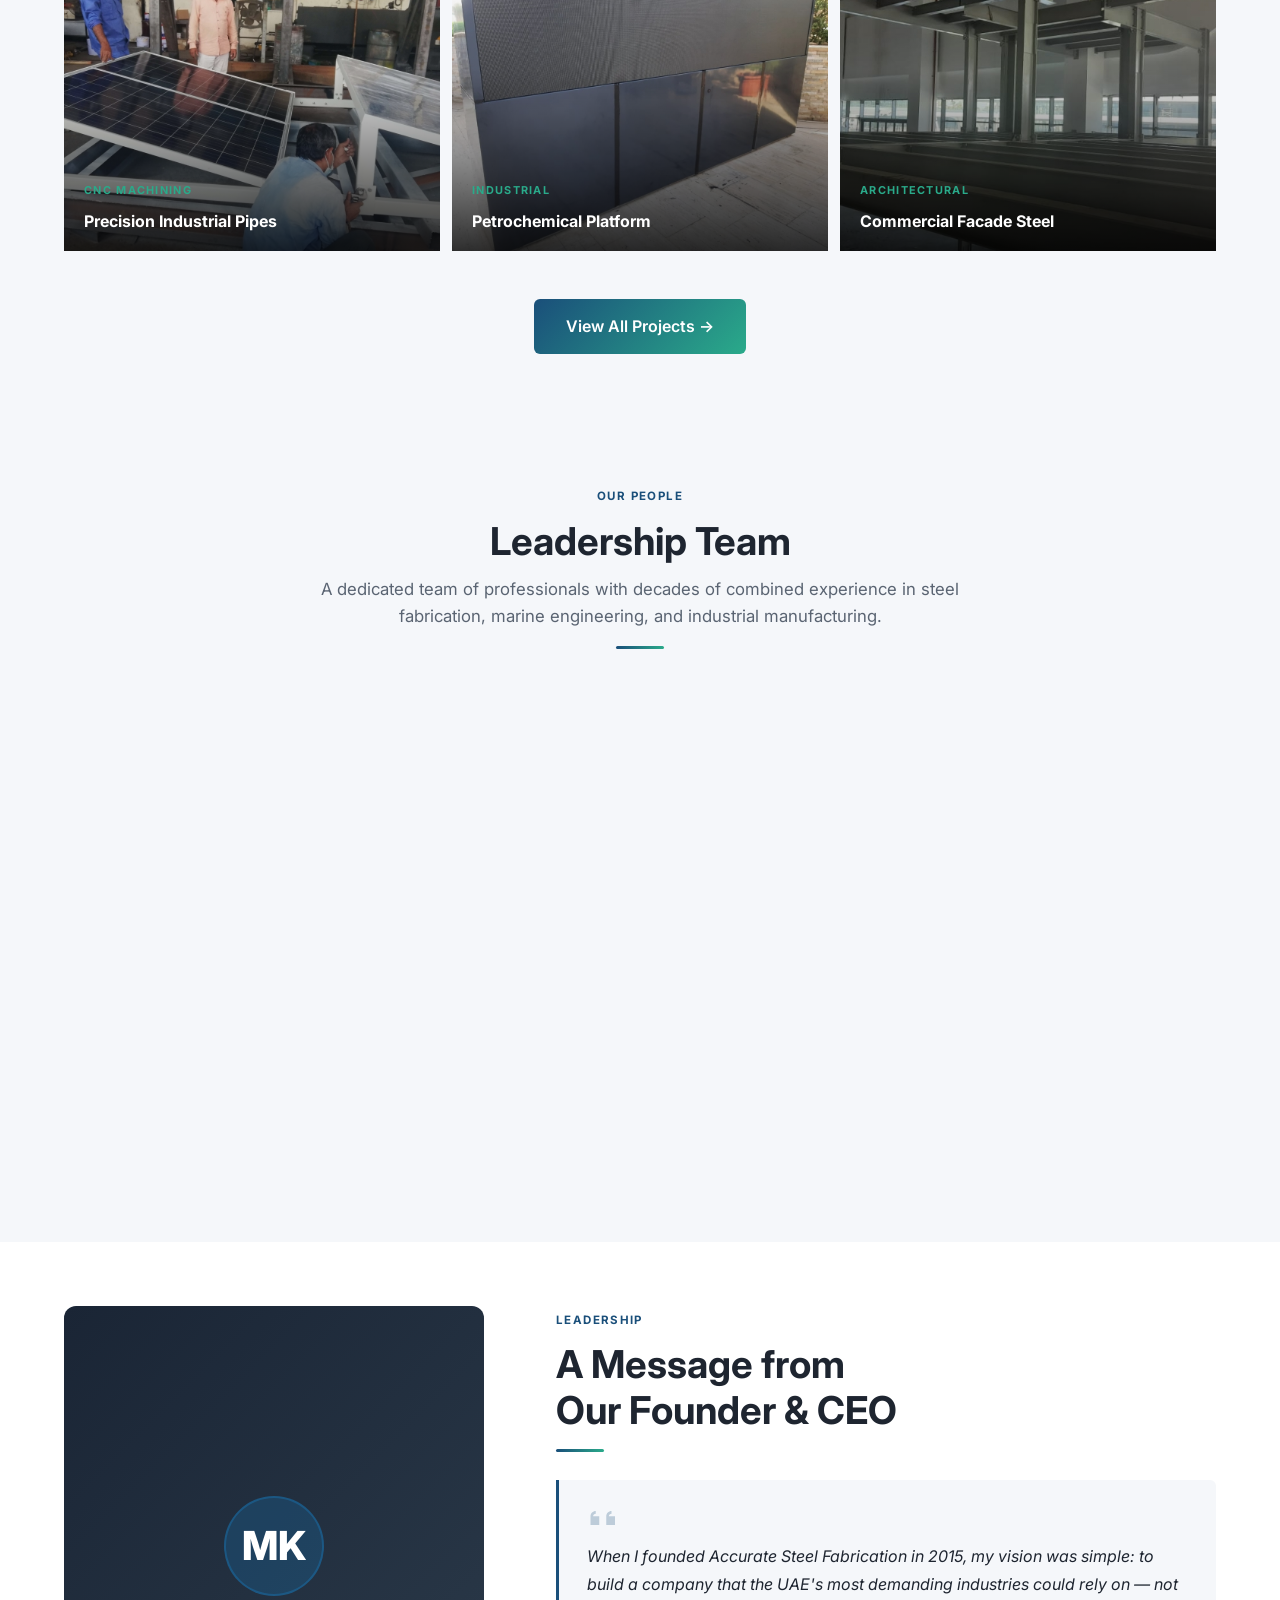
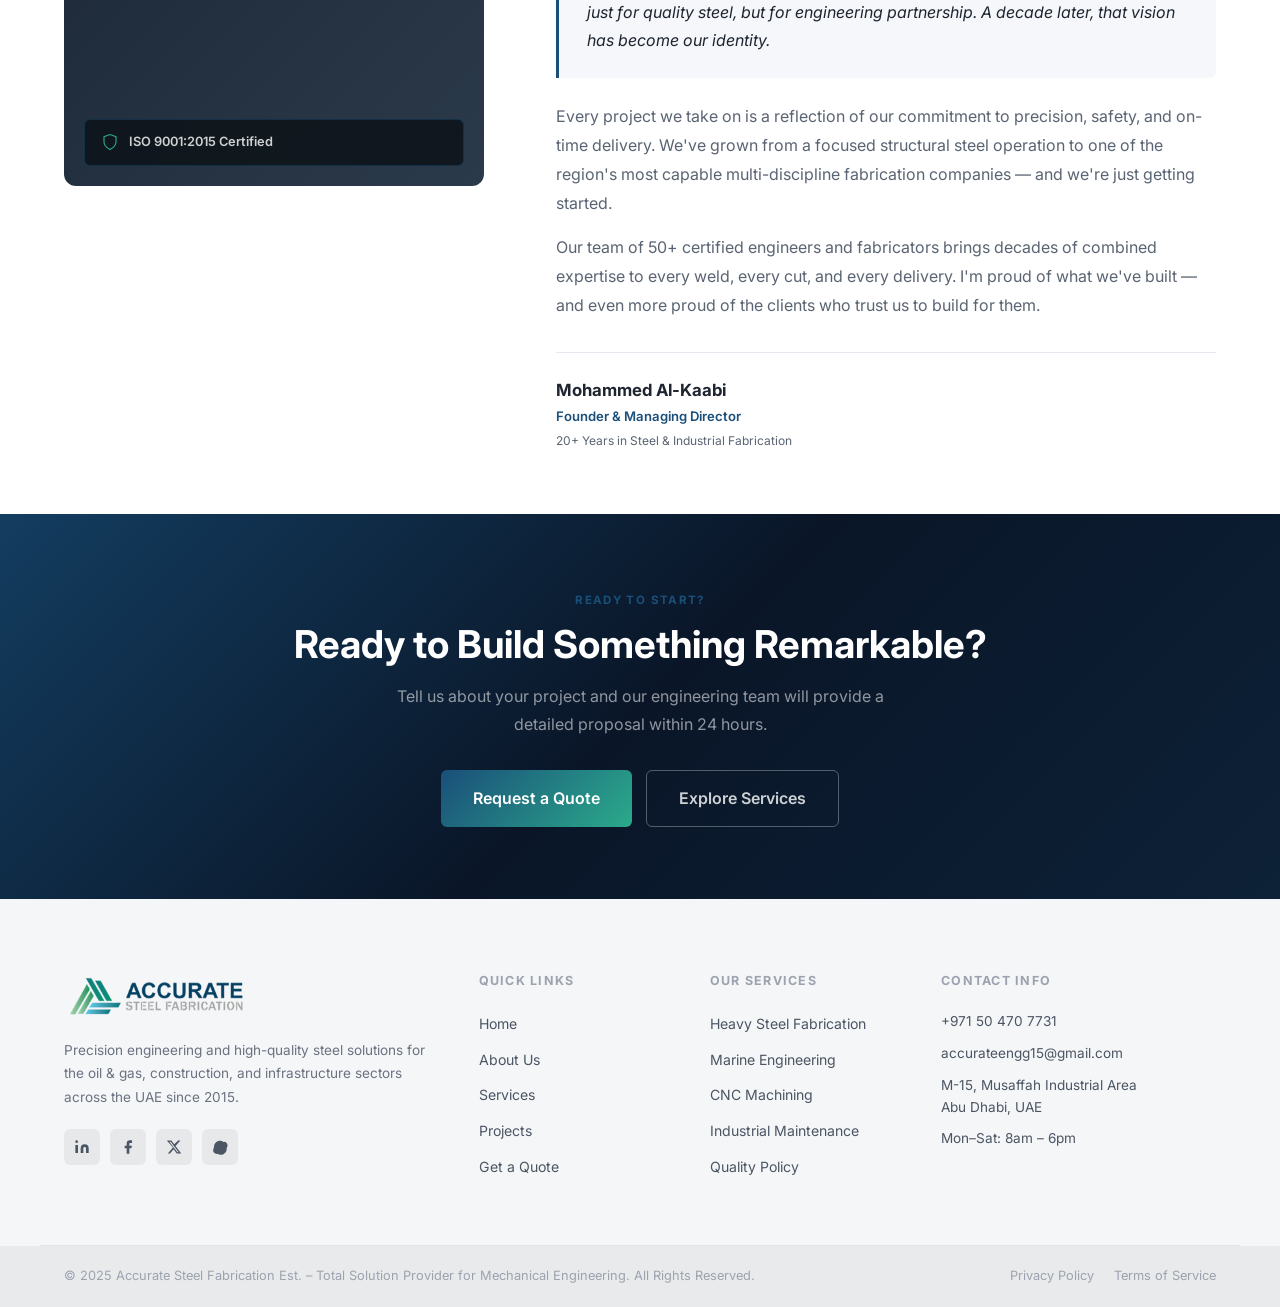
==== commit 907a121d: "changes" ====
--- a/about.html
+++ b/about.html
@@ -1,4 +1,4 @@
-<!DOCTYPE html>
+﻿<!DOCTYPE html>
 <html lang="en">
 
 <head>
@@ -685,4 +685,4 @@
   <script src="js/main.js"></script>
 </body>
 
-</html>+</html>
--- a/css/main.css
+++ b/css/main.css
@@ -1,4 +1,4 @@
-/* ============================================
+﻿/* ============================================
    ACCURATE STEEL FABRICATION — MAIN STYLES
    Brand Palette: Steel Blue + Teal/Green
    ============================================ */
@@ -214,30 +214,17 @@
   transform-origin: center;
 }
 
-/* Subtle background fill on hover */
-.main-nav a::before {
-  content: '';
-  position: absolute;
-  inset: 0;
-  background: linear-gradient(135deg, rgba(26,79,122,0.06), rgba(42,170,138,0.06));
-  border-radius: var(--radius);
-  opacity: 0;
-  transform: scale(0.85);
-  transition: opacity 0.25s ease, transform 0.25s ease;
-}
+/* No background fill on hover — underline only */
+.main-nav a::before { display: none; }
 
 .main-nav a:hover {
   color: var(--brand-blue);
 }
-.main-nav a:hover::before {
-  opacity: 1;
-  transform: scale(1);
-}
 .main-nav a:hover::after {
   transform: translateX(-50%) scaleX(1);
 }
 
-/* Active state — always show underline + teal color */
+/* Active state — underline only, no background */
 .main-nav a.active {
   color: var(--brand-teal);
   font-weight: 600;
@@ -246,11 +233,7 @@
   transform: translateX(-50%) scaleX(1);
   background: linear-gradient(90deg, var(--brand-teal), var(--brand-teal-l));
 }
-.main-nav a.active::before {
-  opacity: 1;
-  transform: scale(1);
-  background: rgba(42,170,138,0.08);
-}
+.main-nav a.active::before { display: none; }
 
 .nav-cta { margin-left: 12px; }
 
@@ -559,7 +542,7 @@
    ABOUT STRIP
    ============================================ */
 .about-strip {
-  padding: 96px 0;
+  padding: 64px 0;
   background: var(--white);
 }
 
@@ -623,7 +606,7 @@
    SERVICES
    ============================================ */
 .services {
-  padding: 96px 0;
+  padding: 72px 0;
   background: var(--offwhite);
 }
 
@@ -709,7 +692,7 @@
    CAPABILITIES TABLE
    ============================================ */
 .capabilities {
-  padding: 96px 0;
+  padding: 64px 0;
   background: var(--brand-blue-d);
 }
 .capabilities .section-header h2 { color: var(--white); }
@@ -758,7 +741,7 @@
    PROCESS
    ============================================ */
 .process {
-  padding: 96px 0;
+  padding: 64px 0;
   background: var(--white);
 }
 
@@ -808,7 +791,7 @@
    PROJECTS
    ============================================ */
 .projects {
-  padding: 96px 0;
+  padding: 64px 0;
   background: var(--offwhite);
 }
 
@@ -916,7 +899,7 @@
    TRUST SIGNALS
    ============================================ */
 .trust {
-  padding: 96px 0;
+  padding: 64px 0;
   background: var(--white);
 }
 
@@ -1079,14 +1062,14 @@
    ============================================ */
 .testimonials-header {
   text-align: center;
-  margin-bottom: 48px;
+  margin-bottom: 40px;
 }
 .testimonials-header h2 {
-  font-size: clamp(1.6rem, 2.8vw, 2.2rem);
-  margin: 10px 0 14px;
+  font-size: clamp(1.5rem, 2.8vw, 2.2rem);
+  margin: 10px 0 12px;
 }
 .testimonials-header p {
-  font-size: 0.95rem;
+  font-size: 0.92rem;
   color: var(--steel);
   max-width: 540px;
   margin: 0 auto;
@@ -1096,12 +1079,15 @@
 .testimonial {
   background: var(--white);
   border-radius: 16px;
-  padding: 32px 28px;
+  padding: 28px 24px;
   border: 1px solid var(--border);
   box-shadow: 0 2px 16px rgba(13,27,42,0.06);
-  margin: 8px 12px 16px;
+  margin: 8px 10px 20px;
   position: relative;
   transition: box-shadow 0.3s ease, transform 0.3s ease;
+  height: auto;
+  display: flex;
+  flex-direction: column;
 }
 .testimonial:hover {
   box-shadow: 0 12px 36px rgba(13,27,42,0.12);
@@ -1111,9 +1097,9 @@
 .testimonial::before {
   content: '\201C';
   position: absolute;
-  top: 16px;
-  right: 24px;
-  font-size: 5rem;
+  top: 12px;
+  right: 20px;
+  font-size: 4rem;
   line-height: 1;
   color: var(--brand-teal);
   opacity: 0.12;
@@ -1121,45 +1107,116 @@
   pointer-events: none;
 }
 .testimonial p {
-  font-size: 0.9rem;
+  font-size: 0.88rem;
   color: var(--charcoal);
   line-height: 1.8;
-  margin-bottom: 24px;
+  margin-bottom: 20px;
   font-style: italic;
+  flex: 1;
 }
 .testimonial-author {
   display: flex;
   align-items: center;
   gap: 12px;
   border-top: 1px solid var(--border);
-  padding-top: 18px;
+  padding-top: 16px;
+  margin-top: auto;
 }
 .author-avatar {
-  width: 44px; height: 44px;
+  width: 42px; height: 42px;
   background: linear-gradient(135deg, var(--brand-blue), var(--brand-teal));
   color: var(--white);
   border-radius: 50%;
   display: flex; align-items: center; justify-content: center;
-  font-size: 0.78rem;
+  font-size: 0.75rem;
   font-weight: 700;
   flex-shrink: 0;
 }
-.testimonial-author strong { display: block; font-size: 0.88rem; color: var(--brand-blue-d); }
-.testimonial-author span { font-size: 0.75rem; color: var(--steel); }
+.testimonial-author strong { display: block; font-size: 0.85rem; color: var(--brand-blue-d); }
+.testimonial-author span { font-size: 0.72rem; color: var(--steel); }
 
 /* Stars */
 .tc-stars {
   color: #f59e0b;
-  font-size: 0.85rem;
+  font-size: 0.82rem;
   letter-spacing: 2px;
-  margin-bottom: 14px;
+  margin-bottom: 12px;
+}
+
+/* Testimonials owl wrapper */
+.testimonials-owl {
+  padding: 0 40px 48px;
+  position: relative;
+}
+
+/* Nav buttons */
+.testimonials-owl .owl-nav button {
+  position: absolute;
+  top: 38%;
+  transform: translateY(-50%);
+  width: 40px; height: 40px;
+  border-radius: 50% !important;
+  background: var(--white) !important;
+  border: 1px solid var(--border) !important;
+  display: flex !important;
+  align-items: center;
+  justify-content: center;
+  box-shadow: 0 4px 16px rgba(0,0,0,0.1);
+  transition: all 0.25s ease;
+  color: var(--brand-blue) !important;
+  z-index: 10;
+}
+.testimonials-owl .owl-nav button:hover {
+  background: var(--brand-teal) !important;
+  border-color: var(--brand-teal) !important;
+  color: var(--white) !important;
+}
+.testimonials-owl .owl-nav button svg { pointer-events: none; }
+.testimonials-owl .owl-nav .owl-prev { left: 0; }
+.testimonials-owl .owl-nav .owl-next { right: 0; }
+.testimonials-owl .owl-nav button span { display: none; }
+
+/* Dots */
+.testimonials-owl .owl-dots {
+  text-align: center;
+  margin-top: 24px;
+}
+.testimonials-owl .owl-dot span {
+  width: 8px !important;
+  height: 8px !important;
+  background: var(--border) !important;
+  border-radius: 50% !important;
+  margin: 0 4px !important;
+  transition: all 0.3s ease !important;
+}
+.testimonials-owl .owl-dot.active span,
+.testimonials-owl .owl-dot:hover span {
+  background: var(--brand-teal) !important;
+  width: 24px !important;
+  border-radius: 4px !important;
+}
+
+/* Mobile: hide nav arrows, use dots only */
+@media (max-width: 640px) {
+  .testimonials-owl {
+    padding: 0 8px 48px;
+  }
+  .testimonials-owl .owl-nav { display: none !important; }
+  .testimonial { margin: 4px 4px 16px; padding: 22px 18px; }
+}
+@media (max-width: 768px) {
+  .testimonials-owl {
+    padding: 0 16px 48px;
+  }
+  .testimonials-owl .owl-nav .owl-prev { left: -4px; }
+  .testimonials-owl .owl-nav .owl-next { right: -4px; }
 }
 
 /* ============================================
    RFQ FORM
    ============================================ */
 .rfq {
-  padding: 96px 0;
+  padding: 64px 0;
   background: var(--brand-blue-d);
 }
 .rfq .section-label { color: var(--brand-teal-l); }
@@ -1615,7 +1672,7 @@
    WHO WE ARE SECTION
    ============================================ */
 .who-we-are {
-  padding: 96px 0;
+  padding: 64px 0;
   background: var(--white);
 }
 .wwa-grid {
@@ -1815,7 +1872,7 @@
    PROJECTS GALLERY (HOME)
    ============================================ */
 .projects {
-  padding: 96px 0;
+  padding: 64px 0;
   background: var(--offwhite);
 }
 .projects-gallery {
@@ -1971,7 +2028,7 @@
    THE ACCURATE ADVANTAGE
    ============================================ */
 .accurate-advantage {
-  padding: 96px 0;
+  padding: 64px 0;
   background: var(--offwhite);
 }
 .advantage-grid {
@@ -2095,7 +2152,7 @@
    QHSE SECTION (About page)
    ============================================ */
 .qhse-section {
-  padding: 96px 0;
+  padding: 64px 0;
   background: var(--offwhite);
 }
 .qhse-grid {
@@ -2160,7 +2217,7 @@
    INDUSTRIES SERVED (Services page)
    ============================================ */
 .industries-served {
-  padding: 96px 0;
+  padding: 64px 0;
   background: var(--white);
 }
 .industries-served-grid {
@@ -2195,7 +2252,7 @@
    CASE STUDIES (Projects page)
    ============================================ */
 .case-studies {
-  padding: 96px 0;
+  padding: 64px 0;
   background: var(--brand-blue-d);
 }
 .case-studies .section-header h2 { color: var(--white); }
@@ -2305,60 +2362,6 @@
 
 /* Clients slider */
 .clients-owl { padding: 8px 0 16px; }
-
-/* Testimonials slider */
-.testimonials-owl {
-  padding: 0 32px 56px;
-  position: relative;
-}
-
-/* Nav buttons */
-.testimonials-owl .owl-nav button {
-  position: absolute;
-  top: 40%;
-  transform: translateY(-50%);
-  width: 44px;
-  height: 44px;
-  border-radius: 50% !important;
-  background: var(--white) !important;
-  border: 1px solid var(--border) !important;
-  display: flex !important;
-  align-items: center;
-  justify-content: center;
-  box-shadow: 0 4px 16px rgba(0,0,0,0.1);
-  transition: all 0.25s ease;
-  color: var(--brand-blue) !important;
-}
-.testimonials-owl .owl-nav button:hover {
-  background: var(--brand-teal) !important;
-  border-color: var(--brand-teal) !important;
-  color: var(--white) !important;
-  box-shadow: 0 6px 20px rgba(0,137,123,0.25);
-}
-.testimonials-owl .owl-nav button svg { pointer-events: none; }
-.testimonials-owl .owl-nav .owl-prev { left: -8px; }
-.testimonials-owl .owl-nav .owl-next { right: -8px; }
-.testimonials-owl .owl-nav button span { display: none; }
-
-/* Dots */
-.testimonials-owl .owl-dots {
-  text-align: center;
-  margin-top: 32px;
-}
-.testimonials-owl .owl-dot span {
-  width: 8px !important;
-  height: 8px !important;
-  background: var(--border) !important;
-  border-radius: 50% !important;
-  margin: 0 4px !important;
-  transition: all 0.3s ease !important;
-}
-.testimonials-owl .owl-dot.active span,
-.testimonials-owl .owl-dot:hover span {
-  background: var(--brand-teal) !important;
-  width: 28px !important;
-  border-radius: 4px !important;
-}
 
 /* Animate.css integration for Owl animateIn/Out */
 .owl-carousel .animated { animation-duration: 600ms; }
@@ -2624,3 +2627,4 @@
   .video-showcase { padding: 72px 0; }
   .video-frame-wrap::before { display: none; }
 }
+
--- a/css/pages.css
+++ b/css/pages.css
@@ -1,4 +1,4 @@
-/* ============================================
+﻿/* ============================================
    ACCURATE STEEL FABRICATION — PAGES CSS
    Shared styles for About, Services, Projects, Contact
    ============================================ */
@@ -53,7 +53,7 @@
 
 /* Journey Section */
 .journey {
-  padding: 96px 0;
+  padding: 64px 0;
   background: var(--white);
 }
 .journey-grid {
@@ -126,7 +126,7 @@
 
 /* Timeline */
 .timeline {
-  padding: 96px 0;
+  padding: 64px 0;
   background: var(--offwhite);
 }
 .timeline-track {
@@ -192,7 +192,7 @@
 
 /* Vision / Mission */
 .vision-mission {
-  padding: 96px 0;
+  padding: 64px 0;
   background: var(--brand-blue-d);
 }
 .vm-grid {
@@ -256,7 +256,7 @@
 
 /* Quality / Certifications */
 .quality {
-  padding: 96px 0;
+  padding: 64px 0;
   background: var(--white);
 }
 .quality-grid {
@@ -313,7 +313,7 @@
 
 /* Leadership Team */
 .leadership {
-  padding: 96px 0;
+  padding: 64px 0;
   background: var(--offwhite);
 }
 .team-grid {
@@ -409,7 +409,7 @@
    SERVICES PAGE
    ============================================ */
 .service-detail {
-  padding: 96px 0;
+  padding: 64px 0;
 }
 .service-detail:nth-child(even) { background: var(--offwhite); }
 .service-detail:nth-child(odd)  { background: var(--white); }
@@ -467,7 +467,7 @@
 
 /* CNC Capabilities Table on Services page */
 .service-table-section {
-  padding: 96px 0;
+  padding: 64px 0;
   background: var(--brand-blue-d);
 }
 .service-table-section .section-header h2 { color: var(--white); }
@@ -632,7 +632,7 @@
    CONTACT PAGE
    ============================================ */
 .contact-page {
-  padding: 96px 0;
+  padding: 64px 0;
   background: var(--offwhite);
 }
 .contact-page-grid {
@@ -918,7 +918,7 @@
 
 /* Infrastructure Grid */
 .infrastructure {
-  padding: 96px 0;
+  padding: 64px 0;
   background: var(--offwhite);
 }
 .infra-grid {
@@ -1287,7 +1287,7 @@
 
 /* Clients logos section */
 .clients-logos-section {
-  padding: 96px 0;
+  padding: 64px 0;
   background: var(--offwhite);
 }
 
@@ -1383,7 +1383,7 @@
 
 /* Industries section */
 .industries-section {
-  padding: 96px 0;
+  padding: 64px 0;
   background: var(--white);
 }
 .industries-grid {
@@ -1426,7 +1426,7 @@
 
 /* Testimonials section */
 .testimonials-section {
-  padding: 96px 0;
+  padding: 64px 0;
   background: var(--offwhite);
 }
 .testimonials-full-grid {
@@ -1476,7 +1476,7 @@
 
 /* Certifications section */
 .certs-section {
-  padding: 96px 0;
+  padding: 64px 0;
   background: var(--navy);
 }
 .certs-section .section-header h2 { color: var(--white); }
@@ -1562,7 +1562,7 @@
    CEO SECTION
    ============================================ */
 .ceo-section {
-  padding: 96px 0;
+  padding: 64px 0;
   background: var(--white);
 }
 .ceo-grid {
@@ -1940,7 +1940,7 @@
 .pj-featured-owl .owl-dot.active span { background: var(--brand-teal) !important; width: 26px !important; border-radius: 4px !important; }
 
 /* ── GALLERY SECTION ── */
-.pj-gallery-section { padding: 96px 0; background: var(--white); }
+.pj-gallery-section { padding: 64px 0; background: var(--white); }
 .pj-filters { display: flex; gap: 8px; flex-wrap: wrap; justify-content: center; margin-bottom: 48px; }
 .pj-filter-btn { padding: 9px 22px; border-radius: 100px; font-size: 0.85rem; font-weight: 600; color: var(--steel); border: 1.5px solid var(--border); background: var(--white); cursor: pointer; transition: all 0.25s ease; }
 .pj-filter-btn:hover, .pj-filter-btn.active { background: var(--brand-blue-d); color: var(--white); border-color: var(--brand-blue-d); }
@@ -2490,3 +2490,4857 @@
 @media (max-width: 360px) {
   .pj-lg-grid { grid-template-columns: 1fr; }
 }
+
+
+
+/* ============================================
+   HOME PAGE STYLES (from home.css)
+   ============================================ */
+C:\Users\mobileapps
+
+/* ============================================
+   ABOUT PAGE STYLES (from about.css)
+   ============================================ */
+/* ============================================================
+   ABOUT PAGE — about.css
+   Story, timeline, vision/mission, team, facility, quality.
+   ============================================================ */
+
+/* ── STORY SECTION ───────────────────────────────────────── */
+.story-layout {
+  display: grid;
+  grid-template-columns: 1fr;
+  gap: 3.5rem;
+  align-items: start;
+}
+@media (min-width: 1024px) {
+  .story-layout { grid-template-columns: 1.1fr 1fr; gap: 5rem; align-items: center; }
+}
+
+.story-body p {
+  font-size: .95rem;
+  color: var(--c-gray-500);
+  line-height: 1.8;
+  margin-bottom: 1.25rem;
+}
+
+.story-images {
+  position: relative;
+}
+.story-img-main {
+  border-radius: var(--r-xl);
+  overflow: hidden;
+  box-shadow: 0 24px 60px rgba(13,27,42,.18);
+}
+.story-img-main img { width: 100%; height: 420px; object-fit: cover; }
+.story-img-float {
+  position: absolute;
+  bottom: -1.5rem; left: -1.5rem;
+  width: 45%;
+  border-radius: var(--r-lg);
+  overflow: hidden;
+  box-shadow: 0 16px 40px rgba(13,27,42,.25);
+  border: 4px solid var(--c-white);
+}
+.story-img-float img { width: 100%; height: 160px; object-fit: cover; }
+.story-badge {
+  position: absolute;
+  top: -1.25rem; right: -1rem;
+  background: linear-gradient(135deg, var(--c-teal), var(--c-teal-dark));
+  color: var(--c-white);
+  border-radius: var(--r-lg);
+  padding: 1rem 1.25rem;
+  text-align: center;
+  box-shadow: 0 10px 30px rgba(0,137,123,.4);
+}
+.story-badge__num {
+  font-family: var(--ff-heading);
+  font-weight: 900;
+  font-size: 2.2rem;
+  line-height: 1;
+  display: block;
+}
+.story-badge__label {
+  font-size: .62rem;
+  font-weight: 700;
+  letter-spacing: .12em;
+  text-transform: uppercase;
+  opacity: .85;
+  display: block;
+}
+
+/* ── TIMELINE ────────────────────────────────────────────── */
+.timeline { position: relative; padding-left: 2rem; }
+.timeline::before {
+  content: '';
+  position: absolute;
+  left: 8px; top: 0; bottom: 0;
+  width: 2px;
+  background: linear-gradient(to bottom, var(--c-teal), rgba(0,137,123,.1));
+  border-radius: 2px;
+}
+.timeline-item { position: relative; margin-bottom: 2.5rem; }
+.timeline-item:last-child { margin-bottom: 0; }
+.timeline-item::before {
+  content: '';
+  position: absolute;
+  left: -1.6rem; top: .4rem;
+  width: 14px; height: 14px;
+  border-radius: 50%;
+  background: var(--c-teal);
+  border: 3px solid var(--c-white);
+  box-shadow: 0 0 0 3px var(--c-teal-40);
+}
+.timeline-item--dim::before { background: var(--c-gray-200); box-shadow: none; }
+.timeline-year {
+  font-size: .7rem;
+  font-weight: 700;
+  letter-spacing: .14em;
+  text-transform: uppercase;
+  color: var(--c-teal);
+  margin-bottom: .35rem;
+}
+.timeline-title { font-weight: 700; color: var(--c-navy); font-size: .95rem; margin-bottom: .4rem; }
+.timeline-desc  { font-size: .83rem; color: var(--c-gray-500); line-height: 1.65; }
+
+/* ── VISION / MISSION ────────────────────────────────────── */
+.vm-grid {
+  display: grid;
+  grid-template-columns: 1fr;
+  gap: 1.25rem;
+}
+@media (min-width: 768px) {
+  .vm-grid { grid-template-columns: 1fr auto 1fr; align-items: stretch; }
+}
+.vm-image {
+  border-radius: var(--r-lg);
+  overflow: hidden;
+  min-height: 280px;
+}
+.vm-image img { width: 100%; height: 100%; object-fit: cover; }
+.vm-card {
+  border-radius: var(--r-lg);
+  padding: 2.5rem;
+  display: flex;
+  flex-direction: column;
+}
+.vm-card--dark { background: var(--c-navy); }
+.vm-card--outline { border: 2px solid rgba(0,137,123,.25); background: var(--c-white); }
+.vm-eyebrow {
+  font-size: .65rem;
+  font-weight: 700;
+  letter-spacing: .18em;
+  text-transform: uppercase;
+  color: var(--c-teal);
+  margin-bottom: .75rem;
+}
+.vm-title {
+  font-family: var(--ff-heading);
+  font-weight: 900;
+  text-transform: uppercase;
+  font-size: 1.5rem;
+  color: var(--c-white);
+  margin-bottom: 1rem;
+}
+.vm-card--outline .vm-title { color: var(--c-navy); }
+.vm-desc {
+  font-size: .85rem;
+  color: rgba(255,255,255,.55);
+  line-height: 1.75;
+  flex: 1;
+}
+.vm-card--outline .vm-desc { color: var(--c-gray-500); }
+
+/* ── TEAM SECTION ────────────────────────────────────────── */
+.team-highlight {
+  position: relative;
+  border-radius: var(--r-xl);
+  overflow: hidden;
+  min-height: 480px;
+}
+.team-highlight__bg {
+  position: absolute;
+  inset: 0;
+}
+.team-highlight__bg img {
+  width: 100%; height: 100%;
+  object-fit: cover;
+  object-position: center top;
+}
+.team-highlight__overlay {
+  position: absolute;
+  inset: 0;
+  background: linear-gradient(0deg, rgba(13,27,42,.95) 0%, rgba(13,27,42,.5) 60%, transparent 100%);
+}
+.team-highlight__content {
+  position: relative;
+  z-index: 2;
+  padding: 2.5rem;
+  height: 100%;
+  display: flex;
+  flex-direction: column;
+  justify-content: flex-end;
+}
+.team-highlight__quote {
+  font-size: 1.05rem;
+  color: rgba(255,255,255,.85);
+  font-style: italic;
+  line-height: 1.75;
+  margin-bottom: 1.25rem;
+  padding-left: 1rem;
+  border-left: 3px solid var(--c-teal);
+}
+.team-highlight__meta { font-size: .78rem; color: rgba(255,255,255,.5); }
+.team-highlight__meta strong { color: var(--c-teal); }
+
+.team-stats-grid {
+  display: grid;
+  grid-template-columns: repeat(2,1fr);
+  gap: 1.25rem;
+}
+.team-stat-card {
+  background: var(--c-gray-50);
+  border-radius: var(--r-lg);
+  padding: 1.75rem;
+  text-align: center;
+  border: 1.5px solid var(--c-gray-100);
+  transition: border-color var(--dur-mid), transform var(--dur-mid) var(--ease-out);
+}
+.team-stat-card:hover { border-color: var(--c-teal-40); transform: translateY(-4px); }
+.team-stat-card i { color: var(--c-teal); font-size: 1.6rem; margin-bottom: .75rem; }
+.team-stat-card__num { font-family: var(--ff-heading); font-weight: 900; font-size: 2.2rem; color: var(--c-navy); }
+.team-stat-card__label { font-size: .72rem; font-weight: 600; letter-spacing: .1em; text-transform: uppercase; color: var(--c-gray-400); margin-top: .25rem; }
+
+/* ── QUALITY CERTIFICATIONS ──────────────────────────────── */
+.quality-grid {
+  display: grid;
+  grid-template-columns: 1fr;
+  gap: 2rem;
+  align-items: center;
+}
+@media (min-width: 1024px) { .quality-grid { grid-template-columns: 1fr 1.4fr; gap: 5rem; } }
+
+.cert-visual {
+  position: relative;
+  display: flex;
+  justify-content: center;
+}
+.cert-visual__card {
+  position: relative;
+  width: 280px;
+  padding: 3rem 2.5rem;
+  text-align: center;
+  background: var(--c-white);
+  border: 2px solid var(--c-teal-40);
+  border-radius: var(--r-xl);
+  box-shadow: 0 20px 60px rgba(0,137,123,.12);
+}
+.cert-visual__ring {
+  position: absolute;
+  inset: -10px;
+  border: 1.5px dashed var(--c-teal-20);
+  border-radius: calc(var(--r-xl) + 8px);
+  animation: ringRotate 30s linear infinite;
+}
+@keyframes ringRotate {
+  to { transform: rotate(360deg); }
+}
+.cert-visual__icon {
+  width: 72px; height: 72px;
+  background: var(--c-teal-10);
+  border-radius: var(--r-lg);
+  display: flex; align-items: center; justify-content: center;
+  margin: 0 auto 1.25rem;
+}
+.cert-visual__icon i { color: var(--c-teal); font-size: 2rem; }
+.cert-visual__label { font-family: var(--ff-heading); font-weight: 900; font-size: 1.6rem; text-transform: uppercase; color: var(--c-navy); }
+.cert-visual__sub { font-size: .7rem; letter-spacing: .14em; text-transform: uppercase; color: var(--c-gray-400); margin-top: .35rem; }
+
+.quality-checks { display: grid; grid-template-columns: 1fr 1fr; gap: 1.25rem; margin-top: 2rem; }
+.quality-check {
+  display: flex; gap: .75rem; align-items: flex-start;
+  padding: 1.1rem; border-radius: var(--r-md);
+  background: var(--c-gray-50);
+  border: 1.5px solid var(--c-gray-100);
+  transition: border-color var(--dur-mid), background var(--dur-mid);
+}
+.quality-check:hover { border-color: var(--c-teal-40); background: rgba(0,137,123,.04); }
+.quality-check i { color: var(--c-teal); font-size: .95rem; margin-top: 2px; flex-shrink: 0; }
+.quality-check__title { font-weight: 700; font-size: .85rem; color: var(--c-navy); margin-bottom: .2rem; }
+.quality-check__desc  { font-size: .75rem; color: var(--c-gray-400); line-height: 1.5; }
+
+
+/* ============================================
+   CLIENTS PAGE STYLES (from clients.css)
+   ============================================ */
+/* ============================================
+   CLIENTS PAGE — clients.css
+   ============================================ */
+
+/* ── STATS STRIP ── */
+.cl-stats-strip {
+  background: var(--brand-blue-d);
+  padding: 0;
+}
+.cl-stats-grid {
+  display: grid;
+  grid-template-columns: repeat(4, 1fr);
+}
+.cl-stat {
+  text-align: center;
+  padding: 32px 20px;
+  border-right: 1px solid rgba(255,255,255,0.07);
+}
+.cl-stat:last-child { border-right: none; }
+.cl-stat strong {
+  display: block;
+  font-size: 2.4rem;
+  font-weight: 800;
+  color: var(--white);
+  line-height: 1;
+  margin-bottom: 6px;
+}
+.cl-stat strong sup {
+  font-size: 1.1rem;
+  color: var(--brand-teal-l);
+  vertical-align: super;
+}
+.cl-stat span {
+  font-size: 0.75rem;
+  font-weight: 600;
+  letter-spacing: 0.1em;
+  text-transform: uppercase;
+  color: rgba(255,255,255,0.4);
+}
+
+/* ── LOGOS SECTION ── */
+.cl-logos-section {
+  padding: 96px 0;
+  background: var(--offwhite);
+}
+
+.cl-tier-label {
+  font-size: 0.72rem;
+  font-weight: 700;
+  letter-spacing: 0.14em;
+  text-transform: uppercase;
+  color: var(--brand-teal);
+  margin-bottom: 20px;
+  padding-left: 2px;
+  display: flex;
+  align-items: center;
+  gap: 10px;
+}
+.cl-tier-label::after {
+  content: '';
+  flex: 1;
+  height: 1px;
+  background: var(--border);
+}
+
+/* Logo grid — 4 per row */
+.cl-logo-grid {
+  display: grid;
+  grid-template-columns: repeat(4, 1fr);
+  gap: 20px;
+      margin-bottom: 3%;
+}
+
+/* Card with real image */
+.cl-logo-card {
+  background: var(--white);
+  border: 1px solid var(--border);
+  border-radius: 16px;
+  overflow: hidden;
+  display: flex;
+  flex-direction: column;
+  align-items: center;
+  justify-content: center;
+  padding: 0;
+  transition: transform 0.3s ease, box-shadow 0.3s ease, border-color 0.3s ease;
+  cursor: default;
+}
+.cl-logo-card:hover {
+  transform: translateY(-6px);
+  box-shadow: 0 16px 40px rgba(13,27,42,0.12);
+  border-color: var(--brand-teal);
+}
+.cl-logo-card img {
+  width: 100%;
+  height: 160px;
+  object-fit: cover;
+  display: block;
+  transition: transform 0.5s ease;
+}
+.cl-logo-card:hover img {
+  transform: scale(1.05);
+}
+.cl-logo-card__name {
+  width: 100%;
+  padding: 14px 16px;
+  font-size: 0.82rem;
+  font-weight: 600;
+  color: var(--brand-blue-d);
+  text-align: center;
+  border-top: 1px solid var(--border);
+  background: var(--white);
+}
+
+/* Text-only fallback card */
+.cl-logo-card--text {
+  padding: 32px 20px;
+  min-height: 140px;
+  background: var(--white);
+}
+.cl-logo-card--text .cl-logo-card__abbr {
+  font-size: 1.6rem;
+  font-weight: 800;
+  color: var(--brand-blue);
+  letter-spacing: 0.04em;
+  margin-bottom: 8px;
+  line-height: 1;
+}
+.cl-logo-card--text .cl-logo-card__name {
+  border-top: none;
+  padding: 0;
+  font-size: 0.78rem;
+  color: var(--steel);
+  font-weight: 500;
+}
+.cl-logo-card--text:hover .cl-logo-card__abbr {
+  color: var(--brand-teal);
+}
+
+/* ── INDUSTRIES ── */
+.cl-industries {
+  padding: 96px 0;
+  background: var(--white);
+}
+.cl-industries-grid {
+  display: grid;
+  grid-template-columns: repeat(3, 1fr);
+  gap: 24px;
+}
+.cl-ind-card {
+  padding: 32px 28px;
+  border: 1px solid var(--border);
+  border-radius: 16px;
+  background: var(--offwhite);
+  transition: transform 0.3s ease, box-shadow 0.3s ease, border-color 0.3s ease;
+}
+.cl-ind-card:hover {
+  transform: translateY(-5px);
+  box-shadow: 0 12px 32px rgba(13,27,42,0.09);
+  border-color: var(--brand-teal);
+}
+.cl-ind-icon {
+  width: 52px; height: 52px;
+  border-radius: 12px;
+  background: rgba(26,111,168,0.08);
+  color: var(--brand-teal);
+  display: flex; align-items: center; justify-content: center;
+  margin-bottom: 20px;
+  transition: background 0.3s ease, color 0.3s ease;
+}
+.cl-ind-icon svg { width: 24px; height: 24px; }
+.cl-ind-card:hover .cl-ind-icon {
+  background: var(--brand-teal);
+  color: var(--white);
+}
+.cl-ind-card h4 {
+  font-size: 1rem;
+  font-weight: 700;
+  color: var(--brand-blue-d);
+  margin-bottom: 10px;
+}
+.cl-ind-card p {
+  font-size: 0.85rem;
+  color: var(--steel);
+  line-height: 1.75;
+}
+
+/* ── TESTIMONIALS ── */
+.cl-testimonials {
+  padding: 96px 0;
+  background: var(--offwhite);
+}
+
+.cl-reviews-owl {
+  padding: 8px 32px 56px;
+  position: relative;
+}
+
+.cl-review-card {
+  background: var(--white);
+  border: 1px solid var(--border);
+  border-radius: 16px;
+  padding: 32px 28px;
+  margin: 8px 12px 8px;
+  box-shadow: 0 2px 16px rgba(13,27,42,0.05);
+  transition: transform 0.3s ease, box-shadow 0.3s ease;
+  position: relative;
+}
+.cl-review-card:hover {
+  transform: translateY(-5px);
+  box-shadow: 0 16px 40px rgba(13,27,42,0.11);
+}
+
+.cl-review-top {
+  display: flex;
+  align-items: center;
+  justify-content: space-between;
+  margin-bottom: 16px;
+}
+.cl-stars {
+  color: #f59e0b;
+  font-size: 0.9rem;
+  letter-spacing: 2px;
+}
+.cl-quote-icon {
+  width: 28px; height: 28px;
+  color: var(--brand-teal);
+  opacity: 0.2;
+  flex-shrink: 0;
+}
+
+.cl-review-card p {
+  font-size: 0.88rem;
+  color: var(--charcoal);
+  line-height: 1.8;
+  font-style: italic;
+  margin-bottom: 24px;
+}
+
+.cl-review-author {
+  display: flex;
+  align-items: center;
+  gap: 12px;
+  border-top: 1px solid var(--border);
+  padding-top: 18px;
+}
+.cl-avatar {
+  width: 44px; height: 44px;
+  border-radius: 50%;
+  background: linear-gradient(135deg, var(--brand-blue), var(--brand-teal));
+  color: var(--white);
+  font-size: 0.78rem;
+  font-weight: 700;
+  display: flex; align-items: center; justify-content: center;
+  flex-shrink: 0;
+}
+.cl-review-author strong { display: block; font-size: 0.88rem; color: var(--brand-blue-d); }
+.cl-review-author span  { font-size: 0.75rem; color: var(--steel); }
+
+/* Owl nav */
+.cl-reviews-owl .owl-nav button {
+  position: absolute;
+  top: 38%;
+  transform: translateY(-50%);
+  width: 44px; height: 44px;
+  border-radius: 50% !important;
+  background: var(--white) !important;
+  border: 1px solid var(--border) !important;
+  display: flex !important;
+  align-items: center; justify-content: center;
+  box-shadow: 0 4px 16px rgba(0,0,0,0.08);
+  transition: all 0.25s ease;
+  color: var(--brand-blue) !important;
+}
+.cl-reviews-owl .owl-nav button:hover {
+  background: var(--brand-teal) !important;
+  border-color: var(--brand-teal) !important;
+  color: var(--white) !important;
+}
+.cl-reviews-owl .owl-nav button svg { pointer-events: none; }
+.cl-reviews-owl .owl-nav .owl-prev { left: -4px; }
+.cl-reviews-owl .owl-nav .owl-next { right: -4px; }
+.cl-reviews-owl .owl-nav button span { display: none; }
+
+/* Dots */
+.cl-reviews-owl .owl-dots { text-align: center; margin-top: 28px; }
+.cl-reviews-owl .owl-dot span {
+  width: 8px !important; height: 8px !important;
+  background: var(--border) !important;
+  border-radius: 50% !important;
+  margin: 0 4px !important;
+  transition: all 0.3s ease !important;
+}
+.cl-reviews-owl .owl-dot.active span,
+.cl-reviews-owl .owl-dot:hover span {
+  background: var(--brand-teal) !important;
+  width: 26px !important;
+  border-radius: 4px !important;
+}
+
+/* Animate.css integration */
+.owl-carousel .animated { animation-duration: 600ms; }
+.owl-carousel .owl-animated-in  { z-index: 0; }
+.owl-carousel .owl-animated-out { z-index: 1; }
+
+/* ── CERTIFICATIONS ── */
+.cl-certs {
+  padding: 96px 0;
+  background: var(--white);
+}
+.cl-certs-grid {
+  display: grid;
+  grid-template-columns: repeat(4, 1fr);
+  gap: 20px;
+}
+.cl-cert-card {
+  text-align: center;
+  padding: 36px 24px;
+  border: 1px solid var(--border);
+  border-radius: 16px;
+  background: var(--offwhite);
+  transition: transform 0.3s ease, border-color 0.3s ease, box-shadow 0.3s ease;
+}
+.cl-cert-card:hover {
+  transform: translateY(-5px);
+  border-color: var(--brand-teal);
+  box-shadow: 0 10px 28px rgba(0,137,123,0.1);
+}
+.cl-cert-icon {
+  width: 56px; height: 56px;
+  border-radius: 14px;
+  background: rgba(26,111,168,0.08);
+  color: var(--brand-teal);
+  display: flex; align-items: center; justify-content: center;
+  margin: 0 auto 18px;
+  transition: background 0.3s ease, color 0.3s ease;
+}
+.cl-cert-icon svg { width: 24px; height: 24px; }
+.cl-cert-card:hover .cl-cert-icon { background: var(--brand-teal); color: var(--white); }
+.cl-cert-card strong { display: block; font-size: 1rem; font-weight: 700; color: var(--brand-blue-d); margin-bottom: 4px; }
+.cl-cert-card span { display: block; font-size: 0.75rem; color: var(--steel); margin-bottom: 12px; }
+.cl-cert-card p { font-size: 0.82rem; color: var(--steel); line-height: 1.65; }
+
+/* ── CTA ── */
+.cl-cta {
+  padding: 80px 0;
+  background: linear-gradient(135deg, var(--brand-blue-d) 0%, #0a1628 50%, #0d2137 100%);
+  position: relative;
+  overflow: hidden;
+}
+.cl-cta::before {
+  content: '';
+  position: absolute;
+  inset: 0;
+  background: radial-gradient(ellipse 70% 80% at 50% 50%, rgba(0,137,123,0.1) 0%, transparent 70%);
+  pointer-events: none;
+}
+.cl-cta-inner {
+  position: relative;
+  display: flex;
+  align-items: center;
+  justify-content: space-between;
+  gap: 40px;
+  flex-wrap: wrap;
+}
+.cl-cta-text h2 { color: var(--white); font-size: clamp(1.6rem, 3vw, 2.2rem); margin: 10px 0 12px; }
+.cl-cta-text p  { color: rgba(255,255,255,0.55); font-size: 0.95rem; max-width: 480px; line-height: 1.7; }
+.cl-cta-actions { display: flex; gap: 14px; flex-wrap: wrap; }
+.cl-cta .btn-outline {
+  border-color: rgba(255,255,255,0.4);
+  color: var(--white);
+}
+.cl-cta .btn-outline:hover {
+  border-color: var(--white);
+  background: rgba(255,255,255,0.1);
+}
+
+/* ── RESPONSIVE ── */
+@media (max-width: 1024px) {
+  .cl-logo-grid    { grid-template-columns: repeat(3, 1fr); }
+  .cl-certs-grid   { grid-template-columns: repeat(2, 1fr); }
+  .cl-stats-grid   { grid-template-columns: repeat(2, 1fr); }
+  .cl-stat         { border-bottom: 1px solid rgba(255,255,255,0.07); }
+}
+@media (max-width: 768px) {
+  .cl-logo-grid       { grid-template-columns: repeat(2, 1fr); }
+  .cl-industries-grid { grid-template-columns: repeat(2, 1fr); }
+  .cl-cta-inner       { flex-direction: column; text-align: center; }
+  .cl-cta-actions     { justify-content: center; }
+}
+@media (max-width: 480px) {
+  .cl-logo-grid       { grid-template-columns: 1fr 1fr; gap: 12px; }
+  .cl-industries-grid { grid-template-columns: 1fr; }
+  .cl-certs-grid      { grid-template-columns: 1fr 1fr; }
+  .cl-stats-grid      { grid-template-columns: repeat(2, 1fr); }
+}
+
+
+/* ============================================
+   SERVICES PAGE STYLES (from services.css)
+   ============================================ */
+/* ============================================================
+   SERVICES PAGE — services.css
+   Services grid, capabilities, why us, CTA.
+   ============================================================ */
+
+/* ── SERVICES GRID ───────────────────────────────────────── */
+.srv-grid {
+  display: grid;
+  grid-template-columns: 1fr;
+  gap: 1.5rem;
+}
+@media (min-width: 640px)  { .srv-grid { grid-template-columns: repeat(2,1fr); } }
+@media (min-width: 1024px) { .srv-grid { grid-template-columns: repeat(3,1fr); } }
+
+.srv-full-card {
+  background: var(--c-white);
+  border-radius: var(--r-lg);
+  overflow: hidden;
+  box-shadow: var(--sh-card);
+  display: flex;
+  flex-direction: column;
+  transition: transform var(--dur-mid) var(--ease-out), box-shadow var(--dur-mid);
+}
+.srv-full-card:hover { transform: translateY(-8px); box-shadow: var(--sh-card-hover); }
+
+.srv-full-card__img {
+  height: 230px;
+  overflow: hidden;
+  position: relative;
+}
+.srv-full-card__img img {
+  width: 100%; height: 100%;
+  object-fit: cover;
+  transition: transform .6s var(--ease-out);
+}
+.srv-full-card:hover .srv-full-card__img img { transform: scale(1.07); }
+
+.srv-full-card__category {
+  position: absolute;
+  top: 1rem; left: 1rem;
+  font-size: .62rem;
+  font-weight: 700;
+  letter-spacing: .14em;
+  text-transform: uppercase;
+  background: var(--c-teal);
+  color: var(--c-white);
+  padding: .35rem .85rem;
+  border-radius: var(--r-pill);
+}
+
+.srv-full-card__body {
+  padding: 1.75rem;
+  flex: 1;
+  display: flex;
+  flex-direction: column;
+}
+.srv-full-card__icon { margin-bottom: 1rem; }
+.srv-full-card__icon .icon-box { transition: background var(--dur-mid), transform var(--dur-mid) var(--ease-out); }
+.srv-full-card:hover .srv-full-card__icon .icon-box { background: var(--c-teal); transform: rotate(-5deg) scale(1.08); }
+.srv-full-card:hover .srv-full-card__icon .icon-box i { color: var(--c-white); }
+
+.srv-full-card__title {
+  font-size: 1.1rem; font-weight: 700; color: var(--c-navy); margin-bottom: .6rem;
+}
+.srv-full-card__desc {
+  font-size: .83rem; color: var(--c-gray-500); line-height: 1.7; margin-bottom: 1.25rem; flex: 1;
+}
+.srv-full-card__specs { display: flex; flex-direction: column; gap: .4rem; margin-bottom: 1.5rem; }
+.srv-spec-item {
+  display: flex; align-items: center; gap: .5rem;
+  font-size: .76rem; color: var(--c-gray-600);
+}
+.srv-spec-item i { color: var(--c-teal); font-size: .65rem; }
+.srv-full-card__cta {
+  display: inline-flex; align-items: center; gap: .4rem; margin-top: auto;
+  font-size: .7rem; font-weight: 700; letter-spacing: .1em; text-transform: uppercase;
+  color: var(--c-teal);
+  transition: gap var(--dur-fast), color var(--dur-fast);
+}
+.srv-full-card__cta:hover { gap: .7rem; color: var(--c-teal-dark); }
+
+/* ── WHY CHOOSE US ───────────────────────────────────────── */
+.why-us-grid {
+  display: grid;
+  grid-template-columns: 1fr;
+  gap: 1.5rem;
+  align-items: center;
+}
+@media (min-width: 1024px) { .why-us-grid { grid-template-columns: 1fr 1fr; gap: 5rem; } }
+
+.why-us-features { display: grid; grid-template-columns: 1fr; gap: 1.25rem; }
+@media (min-width: 640px) { .why-us-features { grid-template-columns: repeat(2,1fr); } }
+
+.why-us-feature {
+  background: var(--c-gray-50);
+  border-radius: var(--r-lg);
+  padding: 1.6rem;
+  border: 1.5px solid var(--c-gray-100);
+  transition: border-color var(--dur-mid), background var(--dur-mid), transform var(--dur-mid) var(--ease-out);
+}
+.why-us-feature:hover { border-color: var(--c-teal-40); background: rgba(0,137,123,.04); transform: translateY(-3px); }
+.why-us-feature .icon-box { margin-bottom: 1rem; }
+.why-us-feature__title { font-weight: 700; font-size: .9rem; color: var(--c-navy); margin-bottom: .4rem; }
+.why-us-feature__desc  { font-size: .8rem; color: var(--c-gray-500); line-height: 1.65; }
+
+.why-us-image {
+  border-radius: var(--r-xl);
+  overflow: hidden;
+  box-shadow: 0 24px 60px rgba(13,27,42,.14);
+}
+.why-us-image img { width: 100%; height: 520px; object-fit: cover; }
+
+/* ── CAPABILITIES TABLE ──────────────────────────────────── */
+.capabilities-section { background: var(--c-navy); }
+.capabilities-grid {
+  display: grid;
+  grid-template-columns: 1fr;
+  gap: 1px;
+  background: rgba(255,255,255,.07);
+  border-radius: var(--r-lg);
+  overflow: hidden;
+}
+@media (min-width: 640px)  { .capabilities-grid { grid-template-columns: repeat(2,1fr); } }
+@media (min-width: 1024px) { .capabilities-grid { grid-template-columns: repeat(3,1fr); } }
+
+.capability-item {
+  background: var(--c-navy);
+  padding: 2rem;
+  transition: background var(--dur-mid);
+}
+.capability-item:hover { background: rgba(0,137,123,.1); }
+.capability-item__num {
+  font-family: var(--ff-heading);
+  font-weight: 900;
+  font-size: 2rem;
+  color: var(--c-teal);
+  line-height: 1;
+  margin-bottom: .25rem;
+}
+.capability-item__label { font-weight: 700; font-size: .85rem; color: var(--c-white); margin-bottom: .4rem; }
+.capability-item__desc  { font-size: .78rem; color: rgba(255,255,255,.45); line-height: 1.6; }
+
+/* ── STANDARDS STRIP ─────────────────────────────────────── */
+.standards-strip {
+  display: flex;
+  flex-wrap: wrap;
+  justify-content: center;
+  gap: 1rem 2rem;
+  padding: 2rem 0;
+  margin-top: 3rem;
+  border-top: 1px solid rgba(255,255,255,.07);
+}
+.standard-badge {
+  display: flex; align-items: center; gap: .6rem;
+  background: rgba(255,255,255,.04);
+  border: 1px solid rgba(255,255,255,.08);
+  border-radius: var(--r-sm);
+  padding: .65rem 1rem;
+  transition: border-color var(--dur-fast), background var(--dur-fast);
+}
+.standard-badge:hover { border-color: var(--c-teal-40); background: rgba(0,137,123,.08); }
+.standard-badge i { color: var(--c-teal); font-size: .85rem; }
+.standard-badge span { font-size: .72rem; font-weight: 600; color: rgba(255,255,255,.6); }
+
+
+/* ============================================
+   SERVICE DETAIL STYLES (from services-detail.css)
+   ============================================ */
+/* ============================================================
+   SERVICE DETAIL PAGE — services-detail.css
+   Service overview, specs table, gallery, related services.
+   ============================================================ */
+
+/* ── OVERVIEW LAYOUT ─────────────────────────────────────── */
+.detail-overview {
+  display: grid;
+  grid-template-columns: 1fr;
+  gap: 3rem;
+  align-items: start;
+}
+@media (min-width: 1024px) {
+  .detail-overview { grid-template-columns: 1.15fr 1fr; gap: 5rem; }
+}
+
+.detail-overview__body p {
+  font-size: .95rem;
+  color: var(--c-gray-500);
+  line-height: 1.8;
+  margin-bottom: 1.25rem;
+}
+.detail-overview__body p:last-child { margin-bottom: 0; }
+
+/* Feature bullet list */
+.detail-features { display: flex; flex-direction: column; gap: 1rem; margin: 1.75rem 0 2rem; }
+.detail-feature {
+  display: flex; gap: .9rem; align-items: flex-start;
+  padding: 1rem 1.1rem;
+  background: rgba(0,137,123,.04);
+  border: 1.5px solid rgba(0,137,123,.15);
+  border-radius: var(--r-md);
+  transition: border-color var(--dur-mid), background var(--dur-mid);
+}
+.detail-feature:hover { border-color: var(--c-teal-40); background: rgba(0,137,123,.08); }
+.detail-feature i { color: var(--c-teal); margin-top: 2px; font-size: .95rem; flex-shrink: 0; }
+.detail-feature__title { font-weight: 700; color: var(--c-navy); font-size: .88rem; margin-bottom: .2rem; }
+.detail-feature__desc  { font-size: .8rem; color: var(--c-gray-500); line-height: 1.55; }
+
+/* Sticky sidebar */
+.detail-sidebar {
+  position: sticky;
+  top: 100px;
+  display: flex;
+  flex-direction: column;
+  gap: 1.25rem;
+}
+.detail-sidebar__card {
+  background: var(--c-gray-50);
+  border-radius: var(--r-lg);
+  border: 1.5px solid var(--c-gray-100);
+  overflow: hidden;
+}
+.detail-sidebar__card-header {
+  background: var(--c-navy);
+  padding: 1.1rem 1.5rem;
+  font-size: .72rem;
+  font-weight: 700;
+  letter-spacing: .14em;
+  text-transform: uppercase;
+  color: rgba(255,255,255,.7);
+}
+.detail-sidebar__card-body { padding: 1.5rem; }
+
+/* Spec table */
+.spec-table { width: 100%; border-collapse: collapse; }
+.spec-table tr { border-bottom: 1px solid var(--c-gray-100); }
+.spec-table tr:last-child { border-bottom: none; }
+.spec-table td {
+  padding: .75rem 0;
+  font-size: .82rem;
+  vertical-align: top;
+}
+.spec-table td:first-child { color: var(--c-gray-400); font-weight: 600; width: 45%; }
+.spec-table td:last-child  { color: var(--c-navy); font-weight: 700; }
+
+/* Quick contact card */
+.detail-contact-card {
+  background: linear-gradient(135deg, var(--c-teal), var(--c-teal-dark));
+  border-radius: var(--r-lg);
+  padding: 1.75rem;
+  color: var(--c-white);
+}
+.detail-contact-card__title {
+  font-weight: 700; font-size: 1rem; margin-bottom: .6rem;
+}
+.detail-contact-card__desc {
+  font-size: .8rem; opacity: .8; line-height: 1.6; margin-bottom: 1.25rem;
+}
+.detail-contact-card__phone {
+  display: flex; align-items: center; gap: .5rem;
+  font-weight: 700; font-size: 1.05rem; margin-bottom: 1.25rem;
+}
+.detail-contact-card__phone i { font-size: .85rem; }
+
+/* ── SPECS SECTION ───────────────────────────────────────── */
+.specs-section { background: var(--c-gray-50); }
+.specs-layout {
+  display: grid;
+  grid-template-columns: 1fr;
+  gap: 2rem;
+}
+@media (min-width: 1024px) { .specs-layout { grid-template-columns: 1fr 1fr; gap: 4rem; } }
+
+.specs-table-wrap {
+  background: var(--c-white);
+  border-radius: var(--r-lg);
+  overflow: hidden;
+  box-shadow: var(--sh-card);
+}
+.specs-table-head {
+  background: var(--c-navy);
+  display: grid;
+  grid-template-columns: 1fr 1fr;
+  padding: .9rem 1.5rem;
+}
+.specs-table-head span {
+  font-size: .68rem;
+  font-weight: 700;
+  letter-spacing: .14em;
+  text-transform: uppercase;
+  color: rgba(255,255,255,.55);
+}
+.specs-table-row {
+  display: grid;
+  grid-template-columns: 1fr 1fr;
+  padding: .9rem 1.5rem;
+  border-bottom: 1px solid var(--c-gray-100);
+  transition: background var(--dur-fast);
+}
+.specs-table-row:last-child { border-bottom: none; }
+.specs-table-row:hover { background: rgba(0,137,123,.03); }
+.specs-table-row span:first-child { font-size: .83rem; color: var(--c-gray-500); }
+.specs-table-row span:last-child  { font-size: .83rem; color: var(--c-navy); font-weight: 600; }
+
+.process-steps { display: flex; flex-direction: column; gap: 1rem; }
+.process-step {
+  display: flex; gap: 1.1rem; align-items: flex-start;
+  padding: 1.1rem;
+  background: var(--c-white);
+  border-radius: var(--r-md);
+  box-shadow: var(--sh-card);
+  transition: transform var(--dur-mid) var(--ease-out), box-shadow var(--dur-mid);
+}
+.process-step:hover { transform: translateX(6px); box-shadow: 0 8px 28px rgba(0,137,123,.12); }
+.process-step__num {
+  width: 36px; height: 36px;
+  border-radius: 50%;
+  background: var(--c-teal);
+  color: var(--c-white);
+  font-family: var(--ff-heading);
+  font-weight: 900;
+  font-size: 1rem;
+  display: flex; align-items: center; justify-content: center;
+  flex-shrink: 0;
+}
+.process-step__title { font-weight: 700; font-size: .9rem; color: var(--c-navy); margin-bottom: .25rem; }
+.process-step__desc  { font-size: .8rem; color: var(--c-gray-500); line-height: 1.55; }
+
+/* ── GALLERY ─────────────────────────────────────────────── */
+.gallery-grid {
+  display: grid;
+  grid-template-columns: 1fr 1fr;
+  gap: 1rem;
+}
+@media (min-width: 768px) {
+  .gallery-grid { grid-template-columns: 2fr 1fr 1fr; }
+}
+.gallery-item {
+  border-radius: var(--r-lg);
+  overflow: hidden;
+  position: relative;
+  cursor: pointer;
+}
+.gallery-item--tall { grid-row: span 2; }
+.gallery-item img {
+  width: 100%; height: 100%;
+  object-fit: cover;
+  min-height: 180px;
+  transition: transform .6s var(--ease-out);
+}
+.gallery-item:hover img { transform: scale(1.06); }
+.gallery-item__overlay {
+  position: absolute;
+  inset: 0;
+  background: rgba(0,137,123,.0);
+  display: flex; align-items: center; justify-content: center;
+  transition: background var(--dur-mid);
+}
+.gallery-item__overlay i {
+  color: var(--c-white);
+  font-size: 1.5rem;
+  opacity: 0;
+  transform: scale(.7);
+  transition: opacity var(--dur-mid), transform var(--dur-mid) var(--ease-out);
+}
+.gallery-item:hover .gallery-item__overlay { background: rgba(0,137,123,.5); }
+.gallery-item:hover .gallery-item__overlay i { opacity: 1; transform: scale(1); }
+
+/* ── RELATED SERVICES ────────────────────────────────────── */
+.related-grid {
+  display: grid;
+  grid-template-columns: 1fr;
+  gap: 1.25rem;
+}
+@media (min-width: 640px)  { .related-grid { grid-template-columns: repeat(2,1fr); } }
+@media (min-width: 1024px) { .related-grid { grid-template-columns: repeat(3,1fr); } }
+
+.related-card {
+  display: flex;
+  align-items: center;
+  gap: 1.1rem;
+  padding: 1.25rem;
+  border: 1.5px solid var(--c-gray-100);
+  border-radius: var(--r-lg);
+  background: var(--c-white);
+  transition: border-color var(--dur-mid), background var(--dur-mid), transform var(--dur-mid) var(--ease-out);
+  text-decoration: none;
+}
+.related-card:hover { border-color: var(--c-teal-40); background: rgba(0,137,123,.04); transform: translateY(-3px); }
+.related-card .icon-box { flex-shrink: 0; }
+.related-card__title { font-weight: 700; font-size: .88rem; color: var(--c-navy); margin-bottom: .2rem; }
+.related-card__link-text {
+  font-size: .7rem; font-weight: 700;
+  letter-spacing: .1em; text-transform: uppercase;
+  color: var(--c-teal);
+  display: flex; align-items: center; gap: .3rem;
+}
+
+
+/* ============================================
+   SERVICE DETAIL PAGE SD-* STYLES (from service-detail-page.css)
+   ============================================ */
+/* ============================================================
+   SERVICE DETAIL PAGE — sd-* component styles
+   Used by service-detail.html
+   ============================================================ */
+
+/* ── PAGE HERO WITH IMAGE ── */
+.page-hero--img {
+  position: relative;
+  padding: 140px 0 80px;
+  overflow: hidden;
+  min-height: 420px;
+}
+.page-hero-bg {
+  position: absolute;
+  inset: 0;
+  width: 100%; height: 100%;
+  object-fit: cover;
+  object-position: center;
+}
+.page-hero-overlay {
+  position: absolute;
+  inset: 0;
+  background: linear-gradient(135deg, rgba(13,27,42,0.88) 0%, rgba(13,27,42,0.65) 60%, rgba(0,77,64,0.4) 100%);
+}
+.page-hero-content {
+  position: relative;
+  z-index: 2;
+}
+.page-hero--img .breadcrumb {
+  display: flex; align-items: center; gap: 8px;
+  font-size: 0.78rem; color: rgba(255,255,255,0.45);
+  margin-bottom: 20px;
+}
+.page-hero--img .breadcrumb a { color: rgba(255,255,255,0.45); transition: color 0.2s; }
+.page-hero--img .breadcrumb a:hover { color: var(--brand-teal-l); }
+.page-hero--img .breadcrumb span { color: var(--brand-teal-l); }
+.page-hero--img h1 { color: #fff; margin-bottom: 16px; }
+.page-hero--img p { color: rgba(255,255,255,0.65); font-size: 1.05rem; max-width: 580px; line-height: 1.7; }
+
+/* ── QUICK NAV ── */
+.sd-quick-nav {
+  background: var(--white);
+  border-bottom: 1px solid var(--border);
+  position: sticky;
+  top: 68px;
+  z-index: 100;
+  box-shadow: 0 2px 12px rgba(26,79,122,0.07);
+}
+.sd-quick-nav .container {
+  display: flex;
+  gap: 4px;
+  overflow-x: auto;
+  padding: 10px 24px;
+  scrollbar-width: none;
+}
+.sd-quick-nav .container::-webkit-scrollbar { display: none; }
+.sd-quick-btn {
+  display: inline-flex;
+  align-items: center;
+  gap: 7px;
+  padding: 9px 18px;
+  border-radius: 100px;
+  font-size: 0.8rem;
+  font-weight: 600;
+  color: var(--steel);
+  border: 1.5px solid var(--border);
+  background: var(--offwhite);
+  white-space: nowrap;
+  transition: all 0.2s;
+  text-decoration: none;
+}
+.sd-quick-btn:hover, .sd-quick-btn.active {
+  background: var(--brand-blue);
+  color: #fff;
+  border-color: var(--brand-blue);
+}
+
+/* ── SERVICE BLOCK ── */
+.sd-service-block { background: var(--white); }
+.sd-service-block--alt { background: var(--offwhite); }
+
+.sd-hero-img-wrap {
+  position: relative;
+  height: 320px;
+  overflow: hidden;
+}
+.sd-hero-img {
+  width: 100%; height: 100%;
+  object-fit: cover;
+  display: block;
+}
+.sd-hero-overlay {
+  position: absolute;
+  inset: 0;
+  background: linear-gradient(to right, rgba(13,27,42,0.75) 0%, rgba(13,27,42,0.2) 60%, transparent 100%);
+}
+.sd-hero-label {
+  position: absolute;
+  bottom: 28px; left: 32px;
+  display: flex; align-items: center; gap: 14px;
+}
+.sd-hero-num {
+  font-size: 3rem;
+  font-weight: 900;
+  color: rgba(255,255,255,0.15);
+  line-height: 1;
+  letter-spacing: -0.04em;
+}
+.sd-hero-name {
+  font-size: 1.4rem;
+  font-weight: 800;
+  color: #fff;
+  letter-spacing: -0.01em;
+}
+
+/* ── CONTENT GRID ── */
+.sd-service-content { padding: 56px 0; }
+.sd-content-grid {
+  display: grid;
+  grid-template-columns: 1fr 320px;
+  gap: 40px;
+  align-items: start;
+  margin-bottom: 48px;
+}
+@media (max-width: 1024px) {
+  .sd-content-grid { grid-template-columns: 1fr; }
+}
+
+/* ── MAIN CONTENT ── */
+.sd-service-header {
+  display: flex;
+  align-items: center;
+  gap: 16px;
+  margin-bottom: 16px;
+}
+.svc-num-badge {
+  width: 44px; height: 44px;
+  background: var(--brand-blue);
+  color: #fff;
+  border-radius: 10px;
+  display: flex; align-items: center; justify-content: center;
+  font-size: 0.9rem;
+  font-weight: 800;
+  flex-shrink: 0;
+}
+.svc-num-badge--teal { background: var(--brand-teal); }
+
+.sd-intro {
+  font-size: 1.05rem;
+  color: var(--charcoal);
+  line-height: 1.75;
+  margin-bottom: 16px;
+  font-weight: 500;
+}
+
+/* Features grid */
+.sd-features-grid {
+  display: grid;
+  grid-template-columns: repeat(3, 1fr);
+  gap: 16px;
+  margin-bottom: 32px;
+}
+@media (max-width: 768px) { .sd-features-grid { grid-template-columns: repeat(2,1fr); } }
+@media (max-width: 480px) { .sd-features-grid { grid-template-columns: 1fr; } }
+
+.sd-feat-card {
+  background: var(--offwhite);
+  border: 1px solid var(--border);
+  border-radius: 12px;
+  padding: 20px 16px;
+  transition: border-color 0.2s, transform 0.2s;
+}
+.sd-feat-card:hover { border-color: var(--brand-teal); transform: translateY(-2px); }
+.sd-feat-icon {
+  width: 38px; height: 38px;
+  background: rgba(26,79,122,0.08);
+  color: var(--brand-teal);
+  border-radius: 8px;
+  display: flex; align-items: center; justify-content: center;
+  margin-bottom: 12px;
+}
+.sd-feat-icon svg { width: 18px; height: 18px; }
+.sd-feat-card h5 { font-size: 0.88rem; font-weight: 700; margin-bottom: 6px; color: var(--charcoal); }
+.sd-feat-card p { font-size: 0.78rem; color: var(--steel); line-height: 1.55; }
+
+/* Process steps */
+.sd-process { display: flex; flex-direction: column; gap: 12px; margin-bottom: 32px; }
+.sd-process-step {
+  display: flex; align-items: flex-start; gap: 16px;
+  padding: 16px 18px;
+  background: var(--offwhite);
+  border: 1px solid var(--border);
+  border-radius: 10px;
+  transition: border-color 0.2s, transform 0.2s;
+}
+.sd-process-step:hover { border-color: var(--brand-blue); transform: translateX(4px); }
+.sd-step-num {
+  width: 36px; height: 36px;
+  background: var(--brand-blue);
+  color: #fff;
+  border-radius: 50%;
+  display: flex; align-items: center; justify-content: center;
+  font-size: 0.82rem;
+  font-weight: 800;
+  flex-shrink: 0;
+}
+.sd-process-step h5 { font-size: 0.88rem; font-weight: 700; margin-bottom: 4px; color: var(--charcoal); }
+.sd-process-step p { font-size: 0.78rem; color: var(--steel); line-height: 1.5; }
+
+.sd-actions { display: flex; gap: 12px; flex-wrap: wrap; margin-top: 8px; }
+.btn-outline-dark {
+  display: inline-flex; align-items: center; gap: 8px;
+  padding: 12px 24px;
+  border-radius: var(--radius);
+  font-weight: 600;
+  font-size: 0.9rem;
+  background: transparent;
+  color: var(--charcoal);
+  border: 1.5px solid var(--border);
+  transition: all 0.25s;
+}
+.btn-outline-dark:hover { border-color: var(--brand-blue); color: var(--brand-blue); }
+
+/* ── SIDEBAR ── */
+.sd-sidebar {
+  position: sticky;
+  top: 120px;
+  display: flex;
+  flex-direction: column;
+  gap: 16px;
+}
+
+.sd-spec-card, .sd-cert-card, .sd-cta-card {
+  border-radius: 12px;
+  overflow: hidden;
+  border: 1px solid var(--border);
+}
+.sd-card-header {
+  background: var(--brand-blue-d);
+  color: rgba(255,255,255,0.75);
+  padding: 12px 18px;
+  font-size: 0.72rem;
+  font-weight: 700;
+  letter-spacing: 0.12em;
+  text-transform: uppercase;
+  display: flex; align-items: center; gap: 8px;
+}
+.sd-card-body { padding: 16px 18px; background: var(--white); }
+
+.sd-spec-table { width: 100%; border-collapse: collapse; }
+.sd-spec-table tr { border-bottom: 1px solid var(--border); }
+.sd-spec-table tr:last-child { border-bottom: none; }
+.sd-spec-table td { padding: 9px 0; font-size: 0.8rem; vertical-align: top; }
+.sd-spec-table td:first-child { color: var(--steel); width: 55%; }
+.sd-spec-table td:last-child { text-align: right; }
+.sd-spec-table strong { color: var(--brand-blue-d); font-weight: 700; }
+
+.sd-cert-list { display: flex; flex-direction: column; gap: 8px; }
+.sd-cert-list li {
+  display: flex; align-items: center; gap: 8px;
+  font-size: 0.8rem; color: var(--charcoal);
+}
+.sd-cert-list li svg { color: var(--brand-teal); flex-shrink: 0; }
+
+.sd-cta-card {
+  background: linear-gradient(135deg, var(--brand-blue) 0%, var(--brand-teal) 100%);
+  border: none;
+  padding: 22px 20px;
+}
+.sd-cta-card h4 { color: #fff; font-size: 0.95rem; margin-bottom: 8px; }
+.sd-cta-card p { color: rgba(255,255,255,0.7); font-size: 0.8rem; line-height: 1.6; margin-bottom: 16px; }
+.sd-cta-phone {
+  display: flex; align-items: center; gap: 8px;
+  color: #fff; font-weight: 700; font-size: 0.95rem;
+  margin-bottom: 12px;
+  text-decoration: none;
+  transition: opacity 0.2s;
+}
+.sd-cta-phone:hover { opacity: 0.85; }
+
+/* ── GALLERY ── */
+.sd-gallery {
+  display: grid;
+  grid-template-columns: repeat(4, 1fr);
+  gap: 12px;
+}
+@media (max-width: 768px) { .sd-gallery { grid-template-columns: repeat(2,1fr); } }
+@media (max-width: 480px) { .sd-gallery { grid-template-columns: 1fr 1fr; } }
+
+.sd-gallery-item {
+  border-radius: 10px;
+  overflow: hidden;
+  display: block;
+}
+.sd-gallery-item img {
+  width: 100%; height: 160px;
+  object-fit: cover;
+  display: block;
+  transition: transform 0.45s ease;
+}
+.sd-gallery-item:hover img { transform: scale(1.07); }
+
+/* ── BOTTOM CTA ── */
+.svc-cta {
+  padding: 64px 0;
+  background: linear-gradient(135deg, var(--brand-blue-d) 0%, #0a1628 50%, #0d2137 100%);
+  text-align: center;
+  position: relative;
+  overflow: hidden;
+}
+.svc-cta::before {
+  content: '';
+  position: absolute;
+  inset: 0;
+  background: radial-gradient(ellipse 70% 80% at 50% 50%, rgba(0,137,123,0.1) 0%, transparent 70%);
+  pointer-events: none;
+}
+.svc-cta-inner {
+  position: relative;
+  display: flex;
+  flex-direction: column;
+  align-items: center;
+  gap: 0;
+}
+.svc-cta-text { margin-bottom: 32px; }
+.svc-cta-text h2 { color: #fff; margin-bottom: 12px; }
+.svc-cta-text p { color: rgba(255,255,255,0.6); max-width: 520px; margin: 0 auto; line-height: 1.7; }
+.svc-cta-actions { display: flex; gap: 14px; flex-wrap: wrap; justify-content: center; }
+
+/* ── RESPONSIVE ── */
+@media (max-width: 768px) {
+  .sd-hero-img-wrap { height: 220px; }
+  .sd-hero-name { font-size: 1.1rem; }
+  .sd-hero-num { font-size: 2rem; }
+  .sd-service-content { padding: 36px 0; }
+  .sd-content-grid { gap: 28px; }
+  .sd-sidebar { position: static; }
+  .sd-gallery { gap: 8px; }
+  .sd-gallery-item img { height: 120px; }
+}
+@media (max-width: 480px) {
+  .sd-quick-nav .container { padding: 8px 16px; }
+  .sd-quick-btn { padding: 7px 14px; font-size: 0.75rem; }
+  .sd-actions { flex-direction: column; }
+  .sd-actions .btn { width: 100%; justify-content: center; }
+}
+
+
+/* ===== FROM: css/about.css ===== */
+/* ============================================================
+   ABOUT PAGE — about.css
+   Story, timeline, vision/mission, team, facility, quality.
+   ============================================================ */
+
+/* ── STORY SECTION ───────────────────────────────────────── */
+.story-layout {
+  display: grid;
+  grid-template-columns: 1fr;
+  gap: 3.5rem;
+  align-items: start;
+}
+@media (min-width: 1024px) {
+  .story-layout { grid-template-columns: 1.1fr 1fr; gap: 5rem; align-items: center; }
+}
+
+.story-body p {
+  font-size: .95rem;
+  color: var(--c-gray-500);
+  line-height: 1.8;
+  margin-bottom: 1.25rem;
+}
+
+.story-images {
+  position: relative;
+}
+.story-img-main {
+  border-radius: var(--r-xl);
+  overflow: hidden;
+  box-shadow: 0 24px 60px rgba(13,27,42,.18);
+}
+.story-img-main img { width: 100%; height: 420px; object-fit: cover; }
+.story-img-float {
+  position: absolute;
+  bottom: -1.5rem; left: -1.5rem;
+  width: 45%;
+  border-radius: var(--r-lg);
+  overflow: hidden;
+  box-shadow: 0 16px 40px rgba(13,27,42,.25);
+  border: 4px solid var(--c-white);
+}
+.story-img-float img { width: 100%; height: 160px; object-fit: cover; }
+.story-badge {
+  position: absolute;
+  top: -1.25rem; right: -1rem;
+  background: linear-gradient(135deg, var(--c-teal), var(--c-teal-dark));
+  color: var(--c-white);
+  border-radius: var(--r-lg);
+  padding: 1rem 1.25rem;
+  text-align: center;
+  box-shadow: 0 10px 30px rgba(0,137,123,.4);
+}
+.story-badge__num {
+  font-family: var(--ff-heading);
+  font-weight: 900;
+  font-size: 2.2rem;
+  line-height: 1;
+  display: block;
+}
+.story-badge__label {
+  font-size: .62rem;
+  font-weight: 700;
+  letter-spacing: .12em;
+  text-transform: uppercase;
+  opacity: .85;
+  display: block;
+}
+
+/* ── TIMELINE ────────────────────────────────────────────── */
+.timeline { position: relative; padding-left: 2rem; }
+.timeline::before {
+  content: '';
+  position: absolute;
+  left: 8px; top: 0; bottom: 0;
+  width: 2px;
+  background: linear-gradient(to bottom, var(--c-teal), rgba(0,137,123,.1));
+  border-radius: 2px;
+}
+.timeline-item { position: relative; margin-bottom: 2.5rem; }
+.timeline-item:last-child { margin-bottom: 0; }
+.timeline-item::before {
+  content: '';
+  position: absolute;
+  left: -1.6rem; top: .4rem;
+  width: 14px; height: 14px;
+  border-radius: 50%;
+  background: var(--c-teal);
+  border: 3px solid var(--c-white);
+  box-shadow: 0 0 0 3px var(--c-teal-40);
+}
+.timeline-item--dim::before { background: var(--c-gray-200); box-shadow: none; }
+.timeline-year {
+  font-size: .7rem;
+  font-weight: 700;
+  letter-spacing: .14em;
+  text-transform: uppercase;
+  color: var(--c-teal);
+  margin-bottom: .35rem;
+}
+.timeline-title { font-weight: 700; color: var(--c-navy); font-size: .95rem; margin-bottom: .4rem; }
+.timeline-desc  { font-size: .83rem; color: var(--c-gray-500); line-height: 1.65; }
+
+/* ── VISION / MISSION ────────────────────────────────────── */
+.vm-grid {
+  display: grid;
+  grid-template-columns: 1fr;
+  gap: 1.25rem;
+}
+@media (min-width: 768px) {
+  .vm-grid { grid-template-columns: 1fr auto 1fr; align-items: stretch; }
+}
+.vm-image {
+  border-radius: var(--r-lg);
+  overflow: hidden;
+  min-height: 280px;
+}
+.vm-image img { width: 100%; height: 100%; object-fit: cover; }
+.vm-card {
+  border-radius: var(--r-lg);
+  padding: 2.5rem;
+  display: flex;
+  flex-direction: column;
+}
+.vm-card--dark { background: var(--c-navy); }
+.vm-card--outline { border: 2px solid rgba(0,137,123,.25); background: var(--c-white); }
+.vm-eyebrow {
+  font-size: .65rem;
+  font-weight: 700;
+  letter-spacing: .18em;
+  text-transform: uppercase;
+  color: var(--c-teal);
+  margin-bottom: .75rem;
+}
+.vm-title {
+  font-family: var(--ff-heading);
+  font-weight: 900;
+  text-transform: uppercase;
+  font-size: 1.5rem;
+  color: var(--c-white);
+  margin-bottom: 1rem;
+}
+.vm-card--outline .vm-title { color: var(--c-navy); }
+.vm-desc {
+  font-size: .85rem;
+  color: rgba(255,255,255,.55);
+  line-height: 1.75;
+  flex: 1;
+}
+.vm-card--outline .vm-desc { color: var(--c-gray-500); }
+
+/* ── TEAM SECTION ────────────────────────────────────────── */
+.team-highlight {
+  position: relative;
+  border-radius: var(--r-xl);
+  overflow: hidden;
+  min-height: 480px;
+}
+.team-highlight__bg {
+  position: absolute;
+  inset: 0;
+}
+.team-highlight__bg img {
+  width: 100%; height: 100%;
+  object-fit: cover;
+  object-position: center top;
+}
+.team-highlight__overlay {
+  position: absolute;
+  inset: 0;
+  background: linear-gradient(0deg, rgba(13,27,42,.95) 0%, rgba(13,27,42,.5) 60%, transparent 100%);
+}
+.team-highlight__content {
+  position: relative;
+  z-index: 2;
+  padding: 2.5rem;
+  height: 100%;
+  display: flex;
+  flex-direction: column;
+  justify-content: flex-end;
+}
+.team-highlight__quote {
+  font-size: 1.05rem;
+  color: rgba(255,255,255,.85);
+  font-style: italic;
+  line-height: 1.75;
+  margin-bottom: 1.25rem;
+  padding-left: 1rem;
+  border-left: 3px solid var(--c-teal);
+}
+.team-highlight__meta { font-size: .78rem; color: rgba(255,255,255,.5); }
+.team-highlight__meta strong { color: var(--c-teal); }
+
+.team-stats-grid {
+  display: grid;
+  grid-template-columns: repeat(2,1fr);
+  gap: 1.25rem;
+}
+.team-stat-card {
+  background: var(--c-gray-50);
+  border-radius: var(--r-lg);
+  padding: 1.75rem;
+  text-align: center;
+  border: 1.5px solid var(--c-gray-100);
+  transition: border-color var(--dur-mid), transform var(--dur-mid) var(--ease-out);
+}
+.team-stat-card:hover { border-color: var(--c-teal-40); transform: translateY(-4px); }
+.team-stat-card i { color: var(--c-teal); font-size: 1.6rem; margin-bottom: .75rem; }
+.team-stat-card__num { font-family: var(--ff-heading); font-weight: 900; font-size: 2.2rem; color: var(--c-navy); }
+.team-stat-card__label { font-size: .72rem; font-weight: 600; letter-spacing: .1em; text-transform: uppercase; color: var(--c-gray-400); margin-top: .25rem; }
+
+/* ── QUALITY CERTIFICATIONS ──────────────────────────────── */
+.quality-grid {
+  display: grid;
+  grid-template-columns: 1fr;
+  gap: 2rem;
+  align-items: center;
+}
+@media (min-width: 1024px) { .quality-grid { grid-template-columns: 1fr 1.4fr; gap: 5rem; } }
+
+.cert-visual {
+  position: relative;
+  display: flex;
+  justify-content: center;
+}
+.cert-visual__card {
+  position: relative;
+  width: 280px;
+  padding: 3rem 2.5rem;
+  text-align: center;
+  background: var(--c-white);
+  border: 2px solid var(--c-teal-40);
+  border-radius: var(--r-xl);
+  box-shadow: 0 20px 60px rgba(0,137,123,.12);
+}
+.cert-visual__ring {
+  position: absolute;
+  inset: -10px;
+  border: 1.5px dashed var(--c-teal-20);
+  border-radius: calc(var(--r-xl) + 8px);
+  animation: ringRotate 30s linear infinite;
+}
+@keyframes ringRotate {
+  to { transform: rotate(360deg); }
+}
+.cert-visual__icon {
+  width: 72px; height: 72px;
+  background: var(--c-teal-10);
+  border-radius: var(--r-lg);
+  display: flex; align-items: center; justify-content: center;
+  margin: 0 auto 1.25rem;
+}
+.cert-visual__icon i { color: var(--c-teal); font-size: 2rem; }
+.cert-visual__label { font-family: var(--ff-heading); font-weight: 900; font-size: 1.6rem; text-transform: uppercase; color: var(--c-navy); }
+.cert-visual__sub { font-size: .7rem; letter-spacing: .14em; text-transform: uppercase; color: var(--c-gray-400); margin-top: .35rem; }
+
+.quality-checks { display: grid; grid-template-columns: 1fr 1fr; gap: 1.25rem; margin-top: 2rem; }
+.quality-check {
+  display: flex; gap: .75rem; align-items: flex-start;
+  padding: 1.1rem; border-radius: var(--r-md);
+  background: var(--c-gray-50);
+  border: 1.5px solid var(--c-gray-100);
+  transition: border-color var(--dur-mid), background var(--dur-mid);
+}
+.quality-check:hover { border-color: var(--c-teal-40); background: rgba(0,137,123,.04); }
+.quality-check i { color: var(--c-teal); font-size: .95rem; margin-top: 2px; flex-shrink: 0; }
+.quality-check__title { font-weight: 700; font-size: .85rem; color: var(--c-navy); margin-bottom: .2rem; }
+.quality-check__desc  { font-size: .75rem; color: var(--c-gray-400); line-height: 1.5; }
+
+
+/* ===== FROM: css/clients.css ===== */
+/* ============================================
+   CLIENTS PAGE — clients.css
+   ============================================ */
+
+/* ── STATS STRIP ── */
+.cl-stats-strip {
+  background: var(--brand-blue-d);
+  padding: 0;
+}
+.cl-stats-grid {
+  display: grid;
+  grid-template-columns: repeat(4, 1fr);
+}
+.cl-stat {
+  text-align: center;
+  padding: 32px 20px;
+  border-right: 1px solid rgba(255,255,255,0.07);
+}
+.cl-stat:last-child { border-right: none; }
+.cl-stat strong {
+  display: block;
+  font-size: 2.4rem;
+  font-weight: 800;
+  color: var(--white);
+  line-height: 1;
+  margin-bottom: 6px;
+}
+.cl-stat strong sup {
+  font-size: 1.1rem;
+  color: var(--brand-teal-l);
+  vertical-align: super;
+}
+.cl-stat span {
+  font-size: 0.75rem;
+  font-weight: 600;
+  letter-spacing: 0.1em;
+  text-transform: uppercase;
+  color: rgba(255,255,255,0.4);
+}
+
+/* ── LOGOS SECTION ── */
+.cl-logos-section {
+  padding: 96px 0;
+  background: var(--offwhite);
+}
+
+.cl-tier-label {
+  font-size: 0.72rem;
+  font-weight: 700;
+  letter-spacing: 0.14em;
+  text-transform: uppercase;
+  color: var(--brand-teal);
+  margin-bottom: 20px;
+  padding-left: 2px;
+  display: flex;
+  align-items: center;
+  gap: 10px;
+}
+.cl-tier-label::after {
+  content: '';
+  flex: 1;
+  height: 1px;
+  background: var(--border);
+}
+
+/* Logo grid — 4 per row */
+.cl-logo-grid {
+  display: grid;
+  grid-template-columns: repeat(4, 1fr);
+  gap: 20px;
+      margin-bottom: 3%;
+}
+
+/* Card with real image */
+.cl-logo-card {
+  background: var(--white);
+  border: 1px solid var(--border);
+  border-radius: 16px;
+  overflow: hidden;
+  display: flex;
+  flex-direction: column;
+  align-items: center;
+  justify-content: center;
+  padding: 0;
+  transition: transform 0.3s ease, box-shadow 0.3s ease, border-color 0.3s ease;
+  cursor: default;
+}
+.cl-logo-card:hover {
+  transform: translateY(-6px);
+  box-shadow: 0 16px 40px rgba(13,27,42,0.12);
+  border-color: var(--brand-teal);
+}
+.cl-logo-card img {
+  width: 100%;
+  height: 160px;
+  object-fit: cover;
+  display: block;
+  transition: transform 0.5s ease;
+}
+.cl-logo-card:hover img {
+  transform: scale(1.05);
+}
+.cl-logo-card__name {
+  width: 100%;
+  padding: 14px 16px;
+  font-size: 0.82rem;
+  font-weight: 600;
+  color: var(--brand-blue-d);
+  text-align: center;
+  border-top: 1px solid var(--border);
+  background: var(--white);
+}
+
+/* Text-only fallback card */
+.cl-logo-card--text {
+  padding: 32px 20px;
+  min-height: 140px;
+  background: var(--white);
+}
+.cl-logo-card--text .cl-logo-card__abbr {
+  font-size: 1.6rem;
+  font-weight: 800;
+  color: var(--brand-blue);
+  letter-spacing: 0.04em;
+  margin-bottom: 8px;
+  line-height: 1;
+}
+.cl-logo-card--text .cl-logo-card__name {
+  border-top: none;
+  padding: 0;
+  font-size: 0.78rem;
+  color: var(--steel);
+  font-weight: 500;
+}
+.cl-logo-card--text:hover .cl-logo-card__abbr {
+  color: var(--brand-teal);
+}
+
+/* ── INDUSTRIES ── */
+.cl-industries {
+  padding: 96px 0;
+  background: var(--white);
+}
+.cl-industries-grid {
+  display: grid;
+  grid-template-columns: repeat(3, 1fr);
+  gap: 24px;
+}
+.cl-ind-card {
+  padding: 32px 28px;
+  border: 1px solid var(--border);
+  border-radius: 16px;
+  background: var(--offwhite);
+  transition: transform 0.3s ease, box-shadow 0.3s ease, border-color 0.3s ease;
+}
+.cl-ind-card:hover {
+  transform: translateY(-5px);
+  box-shadow: 0 12px 32px rgba(13,27,42,0.09);
+  border-color: var(--brand-teal);
+}
+.cl-ind-icon {
+  width: 52px; height: 52px;
+  border-radius: 12px;
+  background: rgba(26,111,168,0.08);
+  color: var(--brand-teal);
+  display: flex; align-items: center; justify-content: center;
+  margin-bottom: 20px;
+  transition: background 0.3s ease, color 0.3s ease;
+}
+.cl-ind-icon svg { width: 24px; height: 24px; }
+.cl-ind-card:hover .cl-ind-icon {
+  background: var(--brand-teal);
+  color: var(--white);
+}
+.cl-ind-card h4 {
+  font-size: 1rem;
+  font-weight: 700;
+  color: var(--brand-blue-d);
+  margin-bottom: 10px;
+}
+.cl-ind-card p {
+  font-size: 0.85rem;
+  color: var(--steel);
+  line-height: 1.75;
+}
+
+/* ── TESTIMONIALS ── */
+.cl-testimonials {
+  padding: 96px 0;
+  background: var(--offwhite);
+}
+
+.cl-reviews-owl {
+  padding: 8px 32px 56px;
+  position: relative;
+}
+
+.cl-review-card {
+  background: var(--white);
+  border: 1px solid var(--border);
+  border-radius: 16px;
+  padding: 32px 28px;
+  margin: 8px 12px 8px;
+  box-shadow: 0 2px 16px rgba(13,27,42,0.05);
+  transition: transform 0.3s ease, box-shadow 0.3s ease;
+  position: relative;
+}
+.cl-review-card:hover {
+  transform: translateY(-5px);
+  box-shadow: 0 16px 40px rgba(13,27,42,0.11);
+}
+
+.cl-review-top {
+  display: flex;
+  align-items: center;
+  justify-content: space-between;
+  margin-bottom: 16px;
+}
+.cl-stars {
+  color: #f59e0b;
+  font-size: 0.9rem;
+  letter-spacing: 2px;
+}
+.cl-quote-icon {
+  width: 28px; height: 28px;
+  color: var(--brand-teal);
+  opacity: 0.2;
+  flex-shrink: 0;
+}
+
+.cl-review-card p {
+  font-size: 0.88rem;
+  color: var(--charcoal);
+  line-height: 1.8;
+  font-style: italic;
+  margin-bottom: 24px;
+}
+
+.cl-review-author {
+  display: flex;
+  align-items: center;
+  gap: 12px;
+  border-top: 1px solid var(--border);
+  padding-top: 18px;
+}
+.cl-avatar {
+  width: 44px; height: 44px;
+  border-radius: 50%;
+  background: linear-gradient(135deg, var(--brand-blue), var(--brand-teal));
+  color: var(--white);
+  font-size: 0.78rem;
+  font-weight: 700;
+  display: flex; align-items: center; justify-content: center;
+  flex-shrink: 0;
+}
+.cl-review-author strong { display: block; font-size: 0.88rem; color: var(--brand-blue-d); }
+.cl-review-author span  { font-size: 0.75rem; color: var(--steel); }
+
+/* Owl nav */
+.cl-reviews-owl .owl-nav button {
+  position: absolute;
+  top: 38%;
+  transform: translateY(-50%);
+  width: 44px; height: 44px;
+  border-radius: 50% !important;
+  background: var(--white) !important;
+  border: 1px solid var(--border) !important;
+  display: flex !important;
+  align-items: center; justify-content: center;
+  box-shadow: 0 4px 16px rgba(0,0,0,0.08);
+  transition: all 0.25s ease;
+  color: var(--brand-blue) !important;
+}
+.cl-reviews-owl .owl-nav button:hover {
+  background: var(--brand-teal) !important;
+  border-color: var(--brand-teal) !important;
+  color: var(--white) !important;
+}
+.cl-reviews-owl .owl-nav button svg { pointer-events: none; }
+.cl-reviews-owl .owl-nav .owl-prev { left: -4px; }
+.cl-reviews-owl .owl-nav .owl-next { right: -4px; }
+.cl-reviews-owl .owl-nav button span { display: none; }
+
+/* Dots */
+.cl-reviews-owl .owl-dots { text-align: center; margin-top: 28px; }
+.cl-reviews-owl .owl-dot span {
+  width: 8px !important; height: 8px !important;
+  background: var(--border) !important;
+  border-radius: 50% !important;
+  margin: 0 4px !important;
+  transition: all 0.3s ease !important;
+}
+.cl-reviews-owl .owl-dot.active span,
+.cl-reviews-owl .owl-dot:hover span {
+  background: var(--brand-teal) !important;
+  width: 26px !important;
+  border-radius: 4px !important;
+}
+
+/* Animate.css integration */
+.owl-carousel .animated { animation-duration: 600ms; }
+.owl-carousel .owl-animated-in  { z-index: 0; }
+.owl-carousel .owl-animated-out { z-index: 1; }
+
+/* ── CERTIFICATIONS ── */
+.cl-certs {
+  padding: 96px 0;
+  background: var(--white);
+}
+.cl-certs-grid {
+  display: grid;
+  grid-template-columns: repeat(4, 1fr);
+  gap: 20px;
+}
+.cl-cert-card {
+  text-align: center;
+  padding: 36px 24px;
+  border: 1px solid var(--border);
+  border-radius: 16px;
+  background: var(--offwhite);
+  transition: transform 0.3s ease, border-color 0.3s ease, box-shadow 0.3s ease;
+}
+.cl-cert-card:hover {
+  transform: translateY(-5px);
+  border-color: var(--brand-teal);
+  box-shadow: 0 10px 28px rgba(0,137,123,0.1);
+}
+.cl-cert-icon {
+  width: 56px; height: 56px;
+  border-radius: 14px;
+  background: rgba(26,111,168,0.08);
+  color: var(--brand-teal);
+  display: flex; align-items: center; justify-content: center;
+  margin: 0 auto 18px;
+  transition: background 0.3s ease, color 0.3s ease;
+}
+.cl-cert-icon svg { width: 24px; height: 24px; }
+.cl-cert-card:hover .cl-cert-icon { background: var(--brand-teal); color: var(--white); }
+.cl-cert-card strong { display: block; font-size: 1rem; font-weight: 700; color: var(--brand-blue-d); margin-bottom: 4px; }
+.cl-cert-card span { display: block; font-size: 0.75rem; color: var(--steel); margin-bottom: 12px; }
+.cl-cert-card p { font-size: 0.82rem; color: var(--steel); line-height: 1.65; }
+
+/* ── CTA ── */
+.cl-cta {
+  padding: 80px 0;
+  background: linear-gradient(135deg, var(--brand-blue-d) 0%, #0a1628 50%, #0d2137 100%);
+  position: relative;
+  overflow: hidden;
+}
+.cl-cta::before {
+  content: '';
+  position: absolute;
+  inset: 0;
+  background: radial-gradient(ellipse 70% 80% at 50% 50%, rgba(0,137,123,0.1) 0%, transparent 70%);
+  pointer-events: none;
+}
+.cl-cta-inner {
+  position: relative;
+  display: flex;
+  align-items: center;
+  justify-content: space-between;
+  gap: 40px;
+  flex-wrap: wrap;
+}
+.cl-cta-text h2 { color: var(--white); font-size: clamp(1.6rem, 3vw, 2.2rem); margin: 10px 0 12px; }
+.cl-cta-text p  { color: rgba(255,255,255,0.55); font-size: 0.95rem; max-width: 480px; line-height: 1.7; }
+.cl-cta-actions { display: flex; gap: 14px; flex-wrap: wrap; }
+.cl-cta .btn-outline {
+  border-color: rgba(255,255,255,0.4);
+  color: var(--white);
+}
+.cl-cta .btn-outline:hover {
+  border-color: var(--white);
+  background: rgba(255,255,255,0.1);
+}
+
+/* ── RESPONSIVE ── */
+@media (max-width: 1024px) {
+  .cl-logo-grid    { grid-template-columns: repeat(3, 1fr); }
+  .cl-certs-grid   { grid-template-columns: repeat(2, 1fr); }
+  .cl-stats-grid   { grid-template-columns: repeat(2, 1fr); }
+  .cl-stat         { border-bottom: 1px solid rgba(255,255,255,0.07); }
+}
+@media (max-width: 768px) {
+  .cl-logo-grid       { grid-template-columns: repeat(2, 1fr); }
+  .cl-industries-grid { grid-template-columns: repeat(2, 1fr); }
+  .cl-cta-inner       { flex-direction: column; text-align: center; }
+  .cl-cta-actions     { justify-content: center; }
+}
+@media (max-width: 480px) {
+  .cl-logo-grid       { grid-template-columns: 1fr 1fr; gap: 12px; }
+  .cl-industries-grid { grid-template-columns: 1fr; }
+  .cl-certs-grid      { grid-template-columns: 1fr 1fr; }
+  .cl-stats-grid      { grid-template-columns: repeat(2, 1fr); }
+}
+
+
+/* ===== FROM: css/home.css ===== */
+/* ============================================================
+   HOME PAGE — home.css
+   Hero, stats strip, about preview, services, quality,
+   process, testimonials, CTA, trusted logos.
+   ============================================================ */
+
+/* ── HERO ─────────────────────────────────────────────────── */
+.hero {
+  position: relative;
+  min-height: 100vh;
+  display: flex;
+  align-items: center;
+  overflow: hidden;
+  padding-top: 80px;
+}
+.hero__bg {
+  position: absolute;
+  inset: 0;
+}
+.hero__bg img {
+  width: 100%; height: 100%;
+  object-fit: cover;
+  object-position: center;
+  transform: scale(1.08);
+  animation: heroBgZoom 14s ease-out forwards;
+}
+@keyframes heroBgZoom {
+  to { transform: scale(1); }
+}
+.hero__overlay {
+  position: absolute;
+  inset: 0;
+  background: linear-gradient(
+    140deg,
+    rgba(13,27,42,.94) 0%,
+    rgba(13,27,42,.72) 55%,
+    rgba(0,77,64,.38) 100%
+  );
+}
+/* Subtle animated gradient pulse */
+.hero__glow {
+  position: absolute;
+  inset: 0;
+  background: radial-gradient(ellipse 60% 60% at 80% 40%, rgba(0,137,123,.12) 0%, transparent 70%);
+  animation: glowPulse 6s ease-in-out infinite alternate;
+}
+@keyframes glowPulse {
+  from { opacity: .6; }
+  to   { opacity: 1; }
+}
+
+.hero__content {
+  position: relative;
+  z-index: 2;
+  padding: 3rem 0 10rem; /* bottom clears stats strip */
+}
+
+.hero__badge {
+  display: inline-flex;
+  align-items: center;
+  gap: .5rem;
+  border: 1.5px solid rgba(0,137,123,.45);
+  border-radius: 999px;
+  padding: .4rem 1.1rem;
+  margin-bottom: 1.75rem;
+}
+.hero__badge-dot {
+  width: 7px; height: 7px;
+  border-radius: 50%;
+  background: var(--c-teal);
+  animation: dotPulse 2s ease-in-out infinite;
+}
+@keyframes dotPulse {
+  0%,100% { opacity: 1; transform: scale(1); }
+  50%      { opacity: .5; transform: scale(.6); }
+}
+.hero__badge-text {
+  font-size: .65rem;
+  font-weight: 700;
+  letter-spacing: .18em;
+  text-transform: uppercase;
+  color: var(--c-teal);
+}
+
+.hero__title {
+  font-family: var(--ff-heading);
+  font-weight: 900;
+  text-transform: uppercase;
+  color: var(--c-white);
+  font-size: clamp(3rem, 8vw, 6rem);
+  line-height: .93;
+  letter-spacing: -.01em;
+  margin-bottom: 1.5rem;
+}
+.hero__title em {
+  font-style: normal;
+  color: var(--c-teal);
+  display: block;
+}
+
+.hero__desc {
+  font-size: 1.05rem;
+  color: rgba(255,255,255,.7);
+  line-height: 1.75;
+  max-width: 520px;
+  margin-bottom: 2.25rem;
+}
+
+.hero__actions {
+  display: flex;
+  flex-wrap: wrap;
+  gap: .75rem;
+  margin-bottom: 3rem;
+}
+
+/* Trust indicators */
+.hero__trust {
+  display: flex;
+  align-items: center;
+  gap: 1.5rem;
+  flex-wrap: wrap;
+}
+.hero__trust-divider { width: 1px; height: 32px; background: rgba(255,255,255,.15); }
+.hero__trust-item { display: flex; align-items: center; gap: .5rem; }
+.hero__trust-item i { color: var(--c-teal); font-size: .85rem; }
+.hero__trust-item span { font-size: .72rem; font-weight: 600; letter-spacing: .08em; text-transform: uppercase; color: rgba(255,255,255,.55); }
+
+/* Stats strip at bottom of hero */
+.hero-stats {
+  position: absolute;
+  bottom: 0; left: 0; right: 0;
+  z-index: 10;
+}
+.hero-stats__inner {
+  background: rgba(13,27,42,.75);
+  backdrop-filter: blur(18px);
+  -webkit-backdrop-filter: blur(18px);
+  border-top: 1px solid rgba(255,255,255,.08);
+  border-radius: 20px 20px 0 0;
+  display: grid;
+  grid-template-columns: repeat(2, 1fr);
+}
+@media (min-width: 640px) { .hero-stats__inner { grid-template-columns: repeat(4, 1fr); } }
+
+.hero-stat {
+  padding: 1.4rem 1rem;
+  text-align: center;
+  border-right: 1px solid rgba(255,255,255,.07);
+}
+.hero-stat:last-child { border-right: none; }
+.hero-stat__num {
+  font-family: var(--ff-heading);
+  font-weight: 900;
+  font-size: 1.9rem;
+  color: var(--c-white);
+  line-height: 1;
+  display: block;
+}
+.hero-stat__label {
+  font-size: .62rem;
+  font-weight: 600;
+  letter-spacing: .12em;
+  text-transform: uppercase;
+  color: rgba(255,255,255,.4);
+  margin-top: .3rem;
+  display: block;
+}
+
+/* ── ABOUT PREVIEW ───────────────────────────────────────── */
+.about-preview {
+  display: grid;
+  grid-template-columns: 1fr;
+  gap: 3rem;
+  align-items: center;
+}
+@media (min-width: 1024px) {
+  .about-preview { grid-template-columns: 1fr 1fr; gap: 5rem; }
+}
+
+.about-preview__images {
+  display: grid;
+  grid-template-columns: 1fr 1fr;
+  gap: 1rem;
+}
+.about-preview__img {
+  border-radius: var(--r-lg);
+  overflow: hidden;
+}
+.about-preview__img:first-child { margin-top: 2rem; }
+.about-preview__img img { width: 100%; height: 280px; object-fit: cover; transition: transform .5s var(--ease-out); }
+.about-preview__img:hover img { transform: scale(1.05); }
+
+.about-preview__milestones { display: flex; flex-direction: column; gap: 1.25rem; margin: 2rem 0; }
+.milestone {
+  display: flex;
+  gap: 1rem;
+  align-items: flex-start;
+}
+.milestone__dot {
+  width: 14px; height: 14px;
+  border-radius: 50%;
+  margin-top: 3px;
+  flex-shrink: 0;
+}
+.milestone__dot--teal { background: var(--c-teal); box-shadow: 0 0 0 4px var(--c-teal-10); }
+.milestone__dot--navy { background: var(--c-navy); box-shadow: 0 0 0 4px rgba(13,27,42,.1); }
+.milestone__year { font-weight: 700; color: var(--c-navy); font-size: .9rem; margin-bottom: .2rem; }
+.milestone__desc { font-size: .83rem; color: var(--c-gray-500); line-height: 1.6; }
+
+.cert-pills { display: flex; flex-wrap: wrap; gap: .6rem; }
+.cert-pill {
+  display: inline-flex;
+  align-items: center;
+  gap: .5rem;
+  border: 1.5px solid rgba(0,137,123,.3);
+  border-radius: var(--r-sm);
+  padding: .5rem .9rem;
+  background: rgba(0,137,123,.05);
+  transition: border-color var(--dur-fast), background var(--dur-fast);
+}
+.cert-pill:hover { border-color: var(--c-teal); background: rgba(0,137,123,.08); }
+.cert-pill i { color: var(--c-teal); font-size: .85rem; }
+.cert-pill-label { font-size: .65rem; color: var(--c-gray-400); text-transform: uppercase; letter-spacing: .1em; }
+.cert-pill-value { font-size: .8rem; font-weight: 700; color: var(--c-navy); }
+
+/* ── SERVICES PREVIEW (3 cards) ──────────────────────────── */
+.service-card {
+  display: flex;
+  flex-direction: column;
+}
+.service-card__image {
+  height: 220px;
+  overflow: hidden;
+}
+.service-card__image img {
+  width: 100%; height: 100%;
+  object-fit: cover;
+  transition: transform .55s var(--ease-out);
+}
+.service-card:hover .service-card__image img { transform: scale(1.06); }
+.service-card__body { padding: 1.75rem; flex: 1; display: flex; flex-direction: column; }
+.service-card__icon { margin-bottom: 1.1rem; }
+.service-card__title { font-size: 1.1rem; font-weight: 700; color: var(--c-navy); margin-bottom: .5rem; }
+.service-card__desc  { font-size: .83rem; color: var(--c-gray-500); line-height: 1.7; margin-bottom: 1.25rem; flex: 1; }
+.service-card__list { display: flex; flex-direction: column; gap: .45rem; margin-bottom: 1.5rem; }
+.service-card__list-item {
+  display: flex; align-items: center; gap: .5rem;
+  font-size: .78rem; color: var(--c-gray-600);
+}
+.service-card__list-item i { color: var(--c-teal); font-size: .7rem; }
+.service-card__link {
+  display: inline-flex; align-items: center; gap: .4rem;
+  font-size: .72rem; font-weight: 700;
+  letter-spacing: .1em; text-transform: uppercase;
+  color: var(--c-teal);
+  transition: gap var(--dur-fast);
+}
+.service-card__link:hover { gap: .7rem; }
+
+/* ── MINI SERVICES (4 pills) ─────────────────────────────── */
+.mini-service {
+  background: var(--c-navy);
+  color: var(--c-white);
+  border-radius: var(--r-lg);
+  padding: 1.6rem;
+  text-align: center;
+  transition: transform var(--dur-mid) var(--ease-out), background var(--dur-mid);
+}
+.mini-service:hover { transform: translateY(-5px); background: var(--c-navy-mid); }
+.mini-service i { color: var(--c-teal); font-size: 1.6rem; display: block; margin-bottom: .7rem; }
+.mini-service__title { font-weight: 700; font-size: .88rem; margin-bottom: .3rem; }
+.mini-service__desc  { font-size: .73rem; color: rgba(255,255,255,.45); }
+
+/* ── QUALITY ─────────────────────────────────────────────── */
+.quality-layout {
+  display: grid;
+  grid-template-columns: 1fr;
+  gap: 3rem;
+  align-items: center;
+}
+@media (min-width: 1024px) { .quality-layout { grid-template-columns: 1fr 1.4fr; gap: 5rem; } }
+
+.quality-features { display: flex; flex-direction: column; gap: 1.5rem; margin-top: 2.5rem; }
+.quality-feature-grid {
+  display: grid;
+  grid-template-columns: 1fr 1fr;
+  gap: 1.25rem;
+}
+
+/* ── PROCESS ─────────────────────────────────────────────── */
+.process-grid {
+  display: grid;
+  grid-template-columns: 1fr;
+  gap: 1.25rem;
+}
+@media (min-width: 640px)  { .process-grid { grid-template-columns: repeat(2,1fr); } }
+@media (min-width: 1024px) { .process-grid { grid-template-columns: repeat(4,1fr); } }
+
+/* ── TRUSTED LOGOS STRIP ─────────────────────────────────── */
+.trusted-strip {
+  padding: 2.5rem 0;
+  border-top: 1px solid rgba(255,255,255,.06);
+  margin-top: 4rem;
+}
+.trusted-strip__label {
+  text-align: center;
+  font-size: .65rem;
+  font-weight: 700;
+  letter-spacing: .2em;
+  text-transform: uppercase;
+  color: rgba(255,255,255,.3);
+  margin-bottom: 1.75rem;
+}
+.trusted-logos {
+  display: flex;
+  justify-content: center;
+  align-items: center;
+  flex-wrap: wrap;
+  gap: 1.5rem 3rem;
+}
+.trusted-logo {
+  font-family: var(--ff-heading);
+  font-weight: 900;
+  font-size: .85rem;
+  letter-spacing: .18em;
+  text-transform: uppercase;
+  color: rgba(255,255,255,.18);
+  transition: color var(--dur-mid);
+}
+.trusted-logo:hover { color: rgba(255,255,255,.4); }
+
+/* ── CTA BANNER ──────────────────────────────────────────── */
+.cta-banner {
+  position: relative;
+  padding: 5rem 0;
+  overflow: hidden;
+}
+.cta-banner__bg {
+  position: absolute;
+  inset: 0;
+}
+.cta-banner__bg img {
+  width: 100%; height: 100%;
+  object-fit: cover;
+  opacity: .18;
+}
+.cta-banner__overlay {
+  position: absolute;
+  inset: 0;
+  background: linear-gradient(135deg, var(--c-navy) 0%, rgba(13,27,42,.85) 50%, rgba(0,77,64,.4) 100%);
+}
+.cta-banner__content {
+  position: relative;
+  z-index: 2;
+  text-align: center;
+  max-width: 680px;
+  margin-inline: auto;
+}
+.cta-banner__title {
+  font-family: var(--ff-heading);
+  font-weight: 900;
+  text-transform: uppercase;
+  color: var(--c-white);
+  font-size: clamp(2.2rem, 5vw, 3.8rem);
+  line-height: .95;
+  margin-bottom: 1.25rem;
+}
+.cta-banner__title span { color: var(--c-teal); }
+.cta-banner__desc {
+  font-size: .95rem;
+  color: rgba(255,255,255,.6);
+  line-height: 1.7;
+  margin-bottom: 2.25rem;
+  max-width: 500px;
+  margin-inline: auto auto;
+}
+.cta-banner__actions { display: flex; flex-wrap: wrap; justify-content: center; gap: .75rem; }
+
+
+/* ===== FROM: css/service-detail-page.css ===== */
+/* ============================================================
+   SERVICE DETAIL PAGE — sd-* component styles
+   Used by service-detail.html
+   ============================================================ */
+
+/* ── PAGE HERO WITH IMAGE ── */
+.page-hero--img {
+  position: relative;
+  padding: 140px 0 80px;
+  overflow: hidden;
+  min-height: 420px;
+}
+.page-hero-bg {
+  position: absolute;
+  inset: 0;
+  width: 100%; height: 100%;
+  object-fit: cover;
+  object-position: center;
+}
+.page-hero-overlay {
+  position: absolute;
+  inset: 0;
+  background: linear-gradient(135deg, rgba(13,27,42,0.88) 0%, rgba(13,27,42,0.65) 60%, rgba(0,77,64,0.4) 100%);
+}
+.page-hero-content {
+  position: relative;
+  z-index: 2;
+}
+.page-hero--img .breadcrumb {
+  display: flex; align-items: center; gap: 8px;
+  font-size: 0.78rem; color: rgba(255,255,255,0.45);
+  margin-bottom: 20px;
+}
+.page-hero--img .breadcrumb a { color: rgba(255,255,255,0.45); transition: color 0.2s; }
+.page-hero--img .breadcrumb a:hover { color: var(--brand-teal-l); }
+.page-hero--img .breadcrumb span { color: var(--brand-teal-l); }
+.page-hero--img h1 { color: #fff; margin-bottom: 16px; }
+.page-hero--img p { color: rgba(255,255,255,0.65); font-size: 1.05rem; max-width: 580px; line-height: 1.7; }
+
+/* ── QUICK NAV ── */
+.sd-quick-nav {
+  background: var(--white);
+  border-bottom: 1px solid var(--border);
+  position: sticky;
+  top: 68px;
+  z-index: 100;
+  box-shadow: 0 2px 12px rgba(26,79,122,0.07);
+}
+.sd-quick-nav .container {
+  display: flex;
+  gap: 4px;
+  overflow-x: auto;
+  padding: 10px 24px;
+  scrollbar-width: none;
+}
+.sd-quick-nav .container::-webkit-scrollbar { display: none; }
+.sd-quick-btn {
+  display: inline-flex;
+  align-items: center;
+  gap: 7px;
+  padding: 9px 18px;
+  border-radius: 100px;
+  font-size: 0.8rem;
+  font-weight: 600;
+  color: var(--steel);
+  border: 1.5px solid var(--border);
+  background: var(--offwhite);
+  white-space: nowrap;
+  transition: all 0.2s;
+  text-decoration: none;
+}
+.sd-quick-btn:hover, .sd-quick-btn.active {
+  background: var(--brand-blue);
+  color: #fff;
+  border-color: var(--brand-blue);
+}
+
+/* ── SERVICE BLOCK ── */
+.sd-service-block { background: var(--white); }
+.sd-service-block--alt { background: var(--offwhite); }
+
+.sd-hero-img-wrap {
+  position: relative;
+  height: 320px;
+  overflow: hidden;
+}
+.sd-hero-img {
+  width: 100%; height: 100%;
+  object-fit: cover;
+  display: block;
+}
+.sd-hero-overlay {
+  position: absolute;
+  inset: 0;
+  background: linear-gradient(to right, rgba(13,27,42,0.75) 0%, rgba(13,27,42,0.2) 60%, transparent 100%);
+}
+.sd-hero-label {
+  position: absolute;
+  bottom: 28px; left: 32px;
+  display: flex; align-items: center; gap: 14px;
+}
+.sd-hero-num {
+  font-size: 3rem;
+  font-weight: 900;
+  color: rgba(255,255,255,0.15);
+  line-height: 1;
+  letter-spacing: -0.04em;
+}
+.sd-hero-name {
+  font-size: 1.4rem;
+  font-weight: 800;
+  color: #fff;
+  letter-spacing: -0.01em;
+}
+
+/* ── CONTENT GRID ── */
+.sd-service-content { padding: 56px 0; }
+.sd-content-grid {
+  display: grid;
+  grid-template-columns: 1fr 320px;
+  gap: 40px;
+  align-items: start;
+  margin-bottom: 48px;
+}
+@media (max-width: 1024px) {
+  .sd-content-grid { grid-template-columns: 1fr; }
+}
+
+/* ── MAIN CONTENT ── */
+.sd-service-header {
+  display: flex;
+  align-items: center;
+  gap: 16px;
+  margin-bottom: 16px;
+}
+.svc-num-badge {
+  width: 44px; height: 44px;
+  background: var(--brand-blue);
+  color: #fff;
+  border-radius: 10px;
+  display: flex; align-items: center; justify-content: center;
+  font-size: 0.9rem;
+  font-weight: 800;
+  flex-shrink: 0;
+}
+.svc-num-badge--teal { background: var(--brand-teal); }
+
+.sd-intro {
+  font-size: 1.05rem;
+  color: var(--charcoal);
+  line-height: 1.75;
+  margin-bottom: 16px;
+  font-weight: 500;
+}
+
+/* Features grid */
+.sd-features-grid {
+  display: grid;
+  grid-template-columns: repeat(3, 1fr);
+  gap: 16px;
+  margin-bottom: 32px;
+}
+@media (max-width: 768px) { .sd-features-grid { grid-template-columns: repeat(2,1fr); } }
+@media (max-width: 480px) { .sd-features-grid { grid-template-columns: 1fr; } }
+
+.sd-feat-card {
+  background: var(--offwhite);
+  border: 1px solid var(--border);
+  border-radius: 12px;
+  padding: 20px 16px;
+  transition: border-color 0.2s, transform 0.2s;
+}
+.sd-feat-card:hover { border-color: var(--brand-teal); transform: translateY(-2px); }
+.sd-feat-icon {
+  width: 38px; height: 38px;
+  background: rgba(26,79,122,0.08);
+  color: var(--brand-teal);
+  border-radius: 8px;
+  display: flex; align-items: center; justify-content: center;
+  margin-bottom: 12px;
+}
+.sd-feat-icon svg { width: 18px; height: 18px; }
+.sd-feat-card h5 { font-size: 0.88rem; font-weight: 700; margin-bottom: 6px; color: var(--charcoal); }
+.sd-feat-card p { font-size: 0.78rem; color: var(--steel); line-height: 1.55; }
+
+/* Process steps */
+.sd-process { display: flex; flex-direction: column; gap: 12px; margin-bottom: 32px; }
+.sd-process-step {
+  display: flex; align-items: flex-start; gap: 16px;
+  padding: 16px 18px;
+  background: var(--offwhite);
+  border: 1px solid var(--border);
+  border-radius: 10px;
+  transition: border-color 0.2s, transform 0.2s;
+}
+.sd-process-step:hover { border-color: var(--brand-blue); transform: translateX(4px); }
+.sd-step-num {
+  width: 36px; height: 36px;
+  background: var(--brand-blue);
+  color: #fff;
+  border-radius: 50%;
+  display: flex; align-items: center; justify-content: center;
+  font-size: 0.82rem;
+  font-weight: 800;
+  flex-shrink: 0;
+}
+.sd-process-step h5 { font-size: 0.88rem; font-weight: 700; margin-bottom: 4px; color: var(--charcoal); }
+.sd-process-step p { font-size: 0.78rem; color: var(--steel); line-height: 1.5; }
+
+.sd-actions { display: flex; gap: 12px; flex-wrap: wrap; margin-top: 8px; }
+.btn-outline-dark {
+  display: inline-flex; align-items: center; gap: 8px;
+  padding: 12px 24px;
+  border-radius: var(--radius);
+  font-weight: 600;
+  font-size: 0.9rem;
+  background: transparent;
+  color: var(--charcoal);
+  border: 1.5px solid var(--border);
+  transition: all 0.25s;
+}
+.btn-outline-dark:hover { border-color: var(--brand-blue); color: var(--brand-blue); }
+
+/* ── SIDEBAR ── */
+.sd-sidebar {
+  position: sticky;
+  top: 120px;
+  display: flex;
+  flex-direction: column;
+  gap: 16px;
+}
+
+.sd-spec-card, .sd-cert-card, .sd-cta-card {
+  border-radius: 12px;
+  overflow: hidden;
+  border: 1px solid var(--border);
+}
+.sd-card-header {
+  background: var(--brand-blue-d);
+  color: rgba(255,255,255,0.75);
+  padding: 12px 18px;
+  font-size: 0.72rem;
+  font-weight: 700;
+  letter-spacing: 0.12em;
+  text-transform: uppercase;
+  display: flex; align-items: center; gap: 8px;
+}
+.sd-card-body { padding: 16px 18px; background: var(--white); }
+
+.sd-spec-table { width: 100%; border-collapse: collapse; }
+.sd-spec-table tr { border-bottom: 1px solid var(--border); }
+.sd-spec-table tr:last-child { border-bottom: none; }
+.sd-spec-table td { padding: 9px 0; font-size: 0.8rem; vertical-align: top; }
+.sd-spec-table td:first-child { color: var(--steel); width: 55%; }
+.sd-spec-table td:last-child { text-align: right; }
+.sd-spec-table strong { color: var(--brand-blue-d); font-weight: 700; }
+
+.sd-cert-list { display: flex; flex-direction: column; gap: 8px; }
+.sd-cert-list li {
+  display: flex; align-items: center; gap: 8px;
+  font-size: 0.8rem; color: var(--charcoal);
+}
+.sd-cert-list li svg { color: var(--brand-teal); flex-shrink: 0; }
+
+.sd-cta-card {
+  background: linear-gradient(135deg, var(--brand-blue) 0%, var(--brand-teal) 100%);
+  border: none;
+  padding: 22px 20px;
+}
+.sd-cta-card h4 { color: #fff; font-size: 0.95rem; margin-bottom: 8px; }
+.sd-cta-card p { color: rgba(255,255,255,0.7); font-size: 0.8rem; line-height: 1.6; margin-bottom: 16px; }
+.sd-cta-phone {
+  display: flex; align-items: center; gap: 8px;
+  color: #fff; font-weight: 700; font-size: 0.95rem;
+  margin-bottom: 12px;
+  text-decoration: none;
+  transition: opacity 0.2s;
+}
+.sd-cta-phone:hover { opacity: 0.85; }
+
+/* ── GALLERY ── */
+.sd-gallery {
+  display: grid;
+  grid-template-columns: repeat(4, 1fr);
+  gap: 12px;
+}
+@media (max-width: 768px) { .sd-gallery { grid-template-columns: repeat(2,1fr); } }
+@media (max-width: 480px) { .sd-gallery { grid-template-columns: 1fr 1fr; } }
+
+.sd-gallery-item {
+  border-radius: 10px;
+  overflow: hidden;
+  display: block;
+}
+.sd-gallery-item img {
+  width: 100%; height: 160px;
+  object-fit: cover;
+  display: block;
+  transition: transform 0.45s ease;
+}
+.sd-gallery-item:hover img { transform: scale(1.07); }
+
+/* ── BOTTOM CTA ── */
+.svc-cta {
+  padding: 64px 0;
+  background: linear-gradient(135deg, var(--brand-blue-d) 0%, #0a1628 50%, #0d2137 100%);
+  text-align: center;
+  position: relative;
+  overflow: hidden;
+}
+.svc-cta::before {
+  content: '';
+  position: absolute;
+  inset: 0;
+  background: radial-gradient(ellipse 70% 80% at 50% 50%, rgba(0,137,123,0.1) 0%, transparent 70%);
+  pointer-events: none;
+}
+.svc-cta-inner {
+  position: relative;
+  display: flex;
+  flex-direction: column;
+  align-items: center;
+  gap: 0;
+}
+.svc-cta-text { margin-bottom: 32px; }
+.svc-cta-text h2 { color: #fff; margin-bottom: 12px; }
+.svc-cta-text p { color: rgba(255,255,255,0.6); max-width: 520px; margin: 0 auto; line-height: 1.7; }
+.svc-cta-actions { display: flex; gap: 14px; flex-wrap: wrap; justify-content: center; }
+
+/* ── RESPONSIVE ── */
+@media (max-width: 768px) {
+  .sd-hero-img-wrap { height: 220px; }
+  .sd-hero-name { font-size: 1.1rem; }
+  .sd-hero-num { font-size: 2rem; }
+  .sd-service-content { padding: 36px 0; }
+  .sd-content-grid { gap: 28px; }
+  .sd-sidebar { position: static; }
+  .sd-gallery { gap: 8px; }
+  .sd-gallery-item img { height: 120px; }
+}
+@media (max-width: 480px) {
+  .sd-quick-nav .container { padding: 8px 16px; }
+  .sd-quick-btn { padding: 7px 14px; font-size: 0.75rem; }
+  .sd-actions { flex-direction: column; }
+  .sd-actions .btn { width: 100%; justify-content: center; }
+}
+
+
+/* ===== FROM: css/services-detail.css ===== */
+/* ============================================================
+   SERVICE DETAIL PAGE — services-detail.css
+   Service overview, specs table, gallery, related services.
+   ============================================================ */
+
+/* ── OVERVIEW LAYOUT ─────────────────────────────────────── */
+.detail-overview {
+  display: grid;
+  grid-template-columns: 1fr;
+  gap: 3rem;
+  align-items: start;
+}
+@media (min-width: 1024px) {
+  .detail-overview { grid-template-columns: 1.15fr 1fr; gap: 5rem; }
+}
+
+.detail-overview__body p {
+  font-size: .95rem;
+  color: var(--c-gray-500);
+  line-height: 1.8;
+  margin-bottom: 1.25rem;
+}
+.detail-overview__body p:last-child { margin-bottom: 0; }
+
+/* Feature bullet list */
+.detail-features { display: flex; flex-direction: column; gap: 1rem; margin: 1.75rem 0 2rem; }
+.detail-feature {
+  display: flex; gap: .9rem; align-items: flex-start;
+  padding: 1rem 1.1rem;
+  background: rgba(0,137,123,.04);
+  border: 1.5px solid rgba(0,137,123,.15);
+  border-radius: var(--r-md);
+  transition: border-color var(--dur-mid), background var(--dur-mid);
+}
+.detail-feature:hover { border-color: var(--c-teal-40); background: rgba(0,137,123,.08); }
+.detail-feature i { color: var(--c-teal); margin-top: 2px; font-size: .95rem; flex-shrink: 0; }
+.detail-feature__title { font-weight: 700; color: var(--c-navy); font-size: .88rem; margin-bottom: .2rem; }
+.detail-feature__desc  { font-size: .8rem; color: var(--c-gray-500); line-height: 1.55; }
+
+/* Sticky sidebar */
+.detail-sidebar {
+  position: sticky;
+  top: 100px;
+  display: flex;
+  flex-direction: column;
+  gap: 1.25rem;
+}
+.detail-sidebar__card {
+  background: var(--c-gray-50);
+  border-radius: var(--r-lg);
+  border: 1.5px solid var(--c-gray-100);
+  overflow: hidden;
+}
+.detail-sidebar__card-header {
+  background: var(--c-navy);
+  padding: 1.1rem 1.5rem;
+  font-size: .72rem;
+  font-weight: 700;
+  letter-spacing: .14em;
+  text-transform: uppercase;
+  color: rgba(255,255,255,.7);
+}
+.detail-sidebar__card-body { padding: 1.5rem; }
+
+/* Spec table */
+.spec-table { width: 100%; border-collapse: collapse; }
+.spec-table tr { border-bottom: 1px solid var(--c-gray-100); }
+.spec-table tr:last-child { border-bottom: none; }
+.spec-table td {
+  padding: .75rem 0;
+  font-size: .82rem;
+  vertical-align: top;
+}
+.spec-table td:first-child { color: var(--c-gray-400); font-weight: 600; width: 45%; }
+.spec-table td:last-child  { color: var(--c-navy); font-weight: 700; }
+
+/* Quick contact card */
+.detail-contact-card {
+  background: linear-gradient(135deg, var(--c-teal), var(--c-teal-dark));
+  border-radius: var(--r-lg);
+  padding: 1.75rem;
+  color: var(--c-white);
+}
+.detail-contact-card__title {
+  font-weight: 700; font-size: 1rem; margin-bottom: .6rem;
+}
+.detail-contact-card__desc {
+  font-size: .8rem; opacity: .8; line-height: 1.6; margin-bottom: 1.25rem;
+}
+.detail-contact-card__phone {
+  display: flex; align-items: center; gap: .5rem;
+  font-weight: 700; font-size: 1.05rem; margin-bottom: 1.25rem;
+}
+.detail-contact-card__phone i { font-size: .85rem; }
+
+/* ── SPECS SECTION ───────────────────────────────────────── */
+.specs-section { background: var(--c-gray-50); }
+.specs-layout {
+  display: grid;
+  grid-template-columns: 1fr;
+  gap: 2rem;
+}
+@media (min-width: 1024px) { .specs-layout { grid-template-columns: 1fr 1fr; gap: 4rem; } }
+
+.specs-table-wrap {
+  background: var(--c-white);
+  border-radius: var(--r-lg);
+  overflow: hidden;
+  box-shadow: var(--sh-card);
+}
+.specs-table-head {
+  background: var(--c-navy);
+  display: grid;
+  grid-template-columns: 1fr 1fr;
+  padding: .9rem 1.5rem;
+}
+.specs-table-head span {
+  font-size: .68rem;
+  font-weight: 700;
+  letter-spacing: .14em;
+  text-transform: uppercase;
+  color: rgba(255,255,255,.55);
+}
+.specs-table-row {
+  display: grid;
+  grid-template-columns: 1fr 1fr;
+  padding: .9rem 1.5rem;
+  border-bottom: 1px solid var(--c-gray-100);
+  transition: background var(--dur-fast);
+}
+.specs-table-row:last-child { border-bottom: none; }
+.specs-table-row:hover { background: rgba(0,137,123,.03); }
+.specs-table-row span:first-child { font-size: .83rem; color: var(--c-gray-500); }
+.specs-table-row span:last-child  { font-size: .83rem; color: var(--c-navy); font-weight: 600; }
+
+.process-steps { display: flex; flex-direction: column; gap: 1rem; }
+.process-step {
+  display: flex; gap: 1.1rem; align-items: flex-start;
+  padding: 1.1rem;
+  background: var(--c-white);
+  border-radius: var(--r-md);
+  box-shadow: var(--sh-card);
+  transition: transform var(--dur-mid) var(--ease-out), box-shadow var(--dur-mid);
+}
+.process-step:hover { transform: translateX(6px); box-shadow: 0 8px 28px rgba(0,137,123,.12); }
+.process-step__num {
+  width: 36px; height: 36px;
+  border-radius: 50%;
+  background: var(--c-teal);
+  color: var(--c-white);
+  font-family: var(--ff-heading);
+  font-weight: 900;
+  font-size: 1rem;
+  display: flex; align-items: center; justify-content: center;
+  flex-shrink: 0;
+}
+.process-step__title { font-weight: 700; font-size: .9rem; color: var(--c-navy); margin-bottom: .25rem; }
+.process-step__desc  { font-size: .8rem; color: var(--c-gray-500); line-height: 1.55; }
+
+/* ── GALLERY ─────────────────────────────────────────────── */
+.gallery-grid {
+  display: grid;
+  grid-template-columns: 1fr 1fr;
+  gap: 1rem;
+}
+@media (min-width: 768px) {
+  .gallery-grid { grid-template-columns: 2fr 1fr 1fr; }
+}
+.gallery-item {
+  border-radius: var(--r-lg);
+  overflow: hidden;
+  position: relative;
+  cursor: pointer;
+}
+.gallery-item--tall { grid-row: span 2; }
+.gallery-item img {
+  width: 100%; height: 100%;
+  object-fit: cover;
+  min-height: 180px;
+  transition: transform .6s var(--ease-out);
+}
+.gallery-item:hover img { transform: scale(1.06); }
+.gallery-item__overlay {
+  position: absolute;
+  inset: 0;
+  background: rgba(0,137,123,.0);
+  display: flex; align-items: center; justify-content: center;
+  transition: background var(--dur-mid);
+}
+.gallery-item__overlay i {
+  color: var(--c-white);
+  font-size: 1.5rem;
+  opacity: 0;
+  transform: scale(.7);
+  transition: opacity var(--dur-mid), transform var(--dur-mid) var(--ease-out);
+}
+.gallery-item:hover .gallery-item__overlay { background: rgba(0,137,123,.5); }
+.gallery-item:hover .gallery-item__overlay i { opacity: 1; transform: scale(1); }
+
+/* ── RELATED SERVICES ────────────────────────────────────── */
+.related-grid {
+  display: grid;
+  grid-template-columns: 1fr;
+  gap: 1.25rem;
+}
+@media (min-width: 640px)  { .related-grid { grid-template-columns: repeat(2,1fr); } }
+@media (min-width: 1024px) { .related-grid { grid-template-columns: repeat(3,1fr); } }
+
+.related-card {
+  display: flex;
+  align-items: center;
+  gap: 1.1rem;
+  padding: 1.25rem;
+  border: 1.5px solid var(--c-gray-100);
+  border-radius: var(--r-lg);
+  background: var(--c-white);
+  transition: border-color var(--dur-mid), background var(--dur-mid), transform var(--dur-mid) var(--ease-out);
+  text-decoration: none;
+}
+.related-card:hover { border-color: var(--c-teal-40); background: rgba(0,137,123,.04); transform: translateY(-3px); }
+.related-card .icon-box { flex-shrink: 0; }
+.related-card__title { font-weight: 700; font-size: .88rem; color: var(--c-navy); margin-bottom: .2rem; }
+.related-card__link-text {
+  font-size: .7rem; font-weight: 700;
+  letter-spacing: .1em; text-transform: uppercase;
+  color: var(--c-teal);
+  display: flex; align-items: center; gap: .3rem;
+}
+
+
+
+/* ===== FROM: css/about.css ===== */
+/* ============================================================
+   ABOUT PAGE — about.css
+   Story, timeline, vision/mission, team, facility, quality.
+   ============================================================ */
+
+/* ── STORY SECTION ───────────────────────────────────────── */
+.story-layout {
+  display: grid;
+  grid-template-columns: 1fr;
+  gap: 3.5rem;
+  align-items: start;
+}
+@media (min-width: 1024px) {
+  .story-layout { grid-template-columns: 1.1fr 1fr; gap: 5rem; align-items: center; }
+}
+
+.story-body p {
+  font-size: .95rem;
+  color: var(--c-gray-500);
+  line-height: 1.8;
+  margin-bottom: 1.25rem;
+}
+
+.story-images {
+  position: relative;
+}
+.story-img-main {
+  border-radius: var(--r-xl);
+  overflow: hidden;
+  box-shadow: 0 24px 60px rgba(13,27,42,.18);
+}
+.story-img-main img { width: 100%; height: 420px; object-fit: cover; }
+.story-img-float {
+  position: absolute;
+  bottom: -1.5rem; left: -1.5rem;
+  width: 45%;
+  border-radius: var(--r-lg);
+  overflow: hidden;
+  box-shadow: 0 16px 40px rgba(13,27,42,.25);
+  border: 4px solid var(--c-white);
+}
+.story-img-float img { width: 100%; height: 160px; object-fit: cover; }
+.story-badge {
+  position: absolute;
+  top: -1.25rem; right: -1rem;
+  background: linear-gradient(135deg, var(--c-teal), var(--c-teal-dark));
+  color: var(--c-white);
+  border-radius: var(--r-lg);
+  padding: 1rem 1.25rem;
+  text-align: center;
+  box-shadow: 0 10px 30px rgba(0,137,123,.4);
+}
+.story-badge__num {
+  font-family: var(--ff-heading);
+  font-weight: 900;
+  font-size: 2.2rem;
+  line-height: 1;
+  display: block;
+}
+.story-badge__label {
+  font-size: .62rem;
+  font-weight: 700;
+  letter-spacing: .12em;
+  text-transform: uppercase;
+  opacity: .85;
+  display: block;
+}
+
+/* ── TIMELINE ────────────────────────────────────────────── */
+.timeline { position: relative; padding-left: 2rem; }
+.timeline::before {
+  content: '';
+  position: absolute;
+  left: 8px; top: 0; bottom: 0;
+  width: 2px;
+  background: linear-gradient(to bottom, var(--c-teal), rgba(0,137,123,.1));
+  border-radius: 2px;
+}
+.timeline-item { position: relative; margin-bottom: 2.5rem; }
+.timeline-item:last-child { margin-bottom: 0; }
+.timeline-item::before {
+  content: '';
+  position: absolute;
+  left: -1.6rem; top: .4rem;
+  width: 14px; height: 14px;
+  border-radius: 50%;
+  background: var(--c-teal);
+  border: 3px solid var(--c-white);
+  box-shadow: 0 0 0 3px var(--c-teal-40);
+}
+.timeline-item--dim::before { background: var(--c-gray-200); box-shadow: none; }
+.timeline-year {
+  font-size: .7rem;
+  font-weight: 700;
+  letter-spacing: .14em;
+  text-transform: uppercase;
+  color: var(--c-teal);
+  margin-bottom: .35rem;
+}
+.timeline-title { font-weight: 700; color: var(--c-navy); font-size: .95rem; margin-bottom: .4rem; }
+.timeline-desc  { font-size: .83rem; color: var(--c-gray-500); line-height: 1.65; }
+
+/* ── VISION / MISSION ────────────────────────────────────── */
+.vm-grid {
+  display: grid;
+  grid-template-columns: 1fr;
+  gap: 1.25rem;
+}
+@media (min-width: 768px) {
+  .vm-grid { grid-template-columns: 1fr auto 1fr; align-items: stretch; }
+}
+.vm-image {
+  border-radius: var(--r-lg);
+  overflow: hidden;
+  min-height: 280px;
+}
+.vm-image img { width: 100%; height: 100%; object-fit: cover; }
+.vm-card {
+  border-radius: var(--r-lg);
+  padding: 2.5rem;
+  display: flex;
+  flex-direction: column;
+}
+.vm-card--dark { background: var(--c-navy); }
+.vm-card--outline { border: 2px solid rgba(0,137,123,.25); background: var(--c-white); }
+.vm-eyebrow {
+  font-size: .65rem;
+  font-weight: 700;
+  letter-spacing: .18em;
+  text-transform: uppercase;
+  color: var(--c-teal);
+  margin-bottom: .75rem;
+}
+.vm-title {
+  font-family: var(--ff-heading);
+  font-weight: 900;
+  text-transform: uppercase;
+  font-size: 1.5rem;
+  color: var(--c-white);
+  margin-bottom: 1rem;
+}
+.vm-card--outline .vm-title { color: var(--c-navy); }
+.vm-desc {
+  font-size: .85rem;
+  color: rgba(255,255,255,.55);
+  line-height: 1.75;
+  flex: 1;
+}
+.vm-card--outline .vm-desc { color: var(--c-gray-500); }
+
+/* ── TEAM SECTION ────────────────────────────────────────── */
+.team-highlight {
+  position: relative;
+  border-radius: var(--r-xl);
+  overflow: hidden;
+  min-height: 480px;
+}
+.team-highlight__bg {
+  position: absolute;
+  inset: 0;
+}
+.team-highlight__bg img {
+  width: 100%; height: 100%;
+  object-fit: cover;
+  object-position: center top;
+}
+.team-highlight__overlay {
+  position: absolute;
+  inset: 0;
+  background: linear-gradient(0deg, rgba(13,27,42,.95) 0%, rgba(13,27,42,.5) 60%, transparent 100%);
+}
+.team-highlight__content {
+  position: relative;
+  z-index: 2;
+  padding: 2.5rem;
+  height: 100%;
+  display: flex;
+  flex-direction: column;
+  justify-content: flex-end;
+}
+.team-highlight__quote {
+  font-size: 1.05rem;
+  color: rgba(255,255,255,.85);
+  font-style: italic;
+  line-height: 1.75;
+  margin-bottom: 1.25rem;
+  padding-left: 1rem;
+  border-left: 3px solid var(--c-teal);
+}
+.team-highlight__meta { font-size: .78rem; color: rgba(255,255,255,.5); }
+.team-highlight__meta strong { color: var(--c-teal); }
+
+.team-stats-grid {
+  display: grid;
+  grid-template-columns: repeat(2,1fr);
+  gap: 1.25rem;
+}
+.team-stat-card {
+  background: var(--c-gray-50);
+  border-radius: var(--r-lg);
+  padding: 1.75rem;
+  text-align: center;
+  border: 1.5px solid var(--c-gray-100);
+  transition: border-color var(--dur-mid), transform var(--dur-mid) var(--ease-out);
+}
+.team-stat-card:hover { border-color: var(--c-teal-40); transform: translateY(-4px); }
+.team-stat-card i { color: var(--c-teal); font-size: 1.6rem; margin-bottom: .75rem; }
+.team-stat-card__num { font-family: var(--ff-heading); font-weight: 900; font-size: 2.2rem; color: var(--c-navy); }
+.team-stat-card__label { font-size: .72rem; font-weight: 600; letter-spacing: .1em; text-transform: uppercase; color: var(--c-gray-400); margin-top: .25rem; }
+
+/* ── QUALITY CERTIFICATIONS ──────────────────────────────── */
+.quality-grid {
+  display: grid;
+  grid-template-columns: 1fr;
+  gap: 2rem;
+  align-items: center;
+}
+@media (min-width: 1024px) { .quality-grid { grid-template-columns: 1fr 1.4fr; gap: 5rem; } }
+
+.cert-visual {
+  position: relative;
+  display: flex;
+  justify-content: center;
+}
+.cert-visual__card {
+  position: relative;
+  width: 280px;
+  padding: 3rem 2.5rem;
+  text-align: center;
+  background: var(--c-white);
+  border: 2px solid var(--c-teal-40);
+  border-radius: var(--r-xl);
+  box-shadow: 0 20px 60px rgba(0,137,123,.12);
+}
+.cert-visual__ring {
+  position: absolute;
+  inset: -10px;
+  border: 1.5px dashed var(--c-teal-20);
+  border-radius: calc(var(--r-xl) + 8px);
+  animation: ringRotate 30s linear infinite;
+}
+@keyframes ringRotate {
+  to { transform: rotate(360deg); }
+}
+.cert-visual__icon {
+  width: 72px; height: 72px;
+  background: var(--c-teal-10);
+  border-radius: var(--r-lg);
+  display: flex; align-items: center; justify-content: center;
+  margin: 0 auto 1.25rem;
+}
+.cert-visual__icon i { color: var(--c-teal); font-size: 2rem; }
+.cert-visual__label { font-family: var(--ff-heading); font-weight: 900; font-size: 1.6rem; text-transform: uppercase; color: var(--c-navy); }
+.cert-visual__sub { font-size: .7rem; letter-spacing: .14em; text-transform: uppercase; color: var(--c-gray-400); margin-top: .35rem; }
+
+.quality-checks { display: grid; grid-template-columns: 1fr 1fr; gap: 1.25rem; margin-top: 2rem; }
+.quality-check {
+  display: flex; gap: .75rem; align-items: flex-start;
+  padding: 1.1rem; border-radius: var(--r-md);
+  background: var(--c-gray-50);
+  border: 1.5px solid var(--c-gray-100);
+  transition: border-color var(--dur-mid), background var(--dur-mid);
+}
+.quality-check:hover { border-color: var(--c-teal-40); background: rgba(0,137,123,.04); }
+.quality-check i { color: var(--c-teal); font-size: .95rem; margin-top: 2px; flex-shrink: 0; }
+.quality-check__title { font-weight: 700; font-size: .85rem; color: var(--c-navy); margin-bottom: .2rem; }
+.quality-check__desc  { font-size: .75rem; color: var(--c-gray-400); line-height: 1.5; }
+
+
+/* ===== FROM: css/clients.css ===== */
+/* ============================================
+   CLIENTS PAGE — clients.css
+   ============================================ */
+
+/* ── STATS STRIP ── */
+.cl-stats-strip {
+  background: var(--brand-blue-d);
+  padding: 0;
+}
+.cl-stats-grid {
+  display: grid;
+  grid-template-columns: repeat(4, 1fr);
+}
+.cl-stat {
+  text-align: center;
+  padding: 32px 20px;
+  border-right: 1px solid rgba(255,255,255,0.07);
+}
+.cl-stat:last-child { border-right: none; }
+.cl-stat strong {
+  display: block;
+  font-size: 2.4rem;
+  font-weight: 800;
+  color: var(--white);
+  line-height: 1;
+  margin-bottom: 6px;
+}
+.cl-stat strong sup {
+  font-size: 1.1rem;
+  color: var(--brand-teal-l);
+  vertical-align: super;
+}
+.cl-stat span {
+  font-size: 0.75rem;
+  font-weight: 600;
+  letter-spacing: 0.1em;
+  text-transform: uppercase;
+  color: rgba(255,255,255,0.4);
+}
+
+/* ── LOGOS SECTION ── */
+.cl-logos-section {
+  padding: 96px 0;
+  background: var(--offwhite);
+}
+
+.cl-tier-label {
+  font-size: 0.72rem;
+  font-weight: 700;
+  letter-spacing: 0.14em;
+  text-transform: uppercase;
+  color: var(--brand-teal);
+  margin-bottom: 20px;
+  padding-left: 2px;
+  display: flex;
+  align-items: center;
+  gap: 10px;
+}
+.cl-tier-label::after {
+  content: '';
+  flex: 1;
+  height: 1px;
+  background: var(--border);
+}
+
+/* Logo grid — 4 per row */
+.cl-logo-grid {
+  display: grid;
+  grid-template-columns: repeat(4, 1fr);
+  gap: 20px;
+      margin-bottom: 3%;
+}
+
+/* Card with real image */
+.cl-logo-card {
+  background: var(--white);
+  border: 1px solid var(--border);
+  border-radius: 16px;
+  overflow: hidden;
+  display: flex;
+  flex-direction: column;
+  align-items: center;
+  justify-content: center;
+  padding: 0;
+  transition: transform 0.3s ease, box-shadow 0.3s ease, border-color 0.3s ease;
+  cursor: default;
+}
+.cl-logo-card:hover {
+  transform: translateY(-6px);
+  box-shadow: 0 16px 40px rgba(13,27,42,0.12);
+  border-color: var(--brand-teal);
+}
+.cl-logo-card img {
+  width: 100%;
+  height: 160px;
+  object-fit: cover;
+  display: block;
+  transition: transform 0.5s ease;
+}
+.cl-logo-card:hover img {
+  transform: scale(1.05);
+}
+.cl-logo-card__name {
+  width: 100%;
+  padding: 14px 16px;
+  font-size: 0.82rem;
+  font-weight: 600;
+  color: var(--brand-blue-d);
+  text-align: center;
+  border-top: 1px solid var(--border);
+  background: var(--white);
+}
+
+/* Text-only fallback card */
+.cl-logo-card--text {
+  padding: 32px 20px;
+  min-height: 140px;
+  background: var(--white);
+}
+.cl-logo-card--text .cl-logo-card__abbr {
+  font-size: 1.6rem;
+  font-weight: 800;
+  color: var(--brand-blue);
+  letter-spacing: 0.04em;
+  margin-bottom: 8px;
+  line-height: 1;
+}
+.cl-logo-card--text .cl-logo-card__name {
+  border-top: none;
+  padding: 0;
+  font-size: 0.78rem;
+  color: var(--steel);
+  font-weight: 500;
+}
+.cl-logo-card--text:hover .cl-logo-card__abbr {
+  color: var(--brand-teal);
+}
+
+/* ── INDUSTRIES ── */
+.cl-industries {
+  padding: 96px 0;
+  background: var(--white);
+}
+.cl-industries-grid {
+  display: grid;
+  grid-template-columns: repeat(3, 1fr);
+  gap: 24px;
+}
+.cl-ind-card {
+  padding: 32px 28px;
+  border: 1px solid var(--border);
+  border-radius: 16px;
+  background: var(--offwhite);
+  transition: transform 0.3s ease, box-shadow 0.3s ease, border-color 0.3s ease;
+}
+.cl-ind-card:hover {
+  transform: translateY(-5px);
+  box-shadow: 0 12px 32px rgba(13,27,42,0.09);
+  border-color: var(--brand-teal);
+}
+.cl-ind-icon {
+  width: 52px; height: 52px;
+  border-radius: 12px;
+  background: rgba(26,111,168,0.08);
+  color: var(--brand-teal);
+  display: flex; align-items: center; justify-content: center;
+  margin-bottom: 20px;
+  transition: background 0.3s ease, color 0.3s ease;
+}
+.cl-ind-icon svg { width: 24px; height: 24px; }
+.cl-ind-card:hover .cl-ind-icon {
+  background: var(--brand-teal);
+  color: var(--white);
+}
+.cl-ind-card h4 {
+  font-size: 1rem;
+  font-weight: 700;
+  color: var(--brand-blue-d);
+  margin-bottom: 10px;
+}
+.cl-ind-card p {
+  font-size: 0.85rem;
+  color: var(--steel);
+  line-height: 1.75;
+}
+
+/* ── TESTIMONIALS ── */
+.cl-testimonials {
+  padding: 96px 0;
+  background: var(--offwhite);
+}
+
+.cl-reviews-owl {
+  padding: 8px 32px 56px;
+  position: relative;
+}
+
+.cl-review-card {
+  background: var(--white);
+  border: 1px solid var(--border);
+  border-radius: 16px;
+  padding: 32px 28px;
+  margin: 8px 12px 8px;
+  box-shadow: 0 2px 16px rgba(13,27,42,0.05);
+  transition: transform 0.3s ease, box-shadow 0.3s ease;
+  position: relative;
+}
+.cl-review-card:hover {
+  transform: translateY(-5px);
+  box-shadow: 0 16px 40px rgba(13,27,42,0.11);
+}
+
+.cl-review-top {
+  display: flex;
+  align-items: center;
+  justify-content: space-between;
+  margin-bottom: 16px;
+}
+.cl-stars {
+  color: #f59e0b;
+  font-size: 0.9rem;
+  letter-spacing: 2px;
+}
+.cl-quote-icon {
+  width: 28px; height: 28px;
+  color: var(--brand-teal);
+  opacity: 0.2;
+  flex-shrink: 0;
+}
+
+.cl-review-card p {
+  font-size: 0.88rem;
+  color: var(--charcoal);
+  line-height: 1.8;
+  font-style: italic;
+  margin-bottom: 24px;
+}
+
+.cl-review-author {
+  display: flex;
+  align-items: center;
+  gap: 12px;
+  border-top: 1px solid var(--border);
+  padding-top: 18px;
+}
+.cl-avatar {
+  width: 44px; height: 44px;
+  border-radius: 50%;
+  background: linear-gradient(135deg, var(--brand-blue), var(--brand-teal));
+  color: var(--white);
+  font-size: 0.78rem;
+  font-weight: 700;
+  display: flex; align-items: center; justify-content: center;
+  flex-shrink: 0;
+}
+.cl-review-author strong { display: block; font-size: 0.88rem; color: var(--brand-blue-d); }
+.cl-review-author span  { font-size: 0.75rem; color: var(--steel); }
+
+/* Owl nav */
+.cl-reviews-owl .owl-nav button {
+  position: absolute;
+  top: 38%;
+  transform: translateY(-50%);
+  width: 44px; height: 44px;
+  border-radius: 50% !important;
+  background: var(--white) !important;
+  border: 1px solid var(--border) !important;
+  display: flex !important;
+  align-items: center; justify-content: center;
+  box-shadow: 0 4px 16px rgba(0,0,0,0.08);
+  transition: all 0.25s ease;
+  color: var(--brand-blue) !important;
+}
+.cl-reviews-owl .owl-nav button:hover {
+  background: var(--brand-teal) !important;
+  border-color: var(--brand-teal) !important;
+  color: var(--white) !important;
+}
+.cl-reviews-owl .owl-nav button svg { pointer-events: none; }
+.cl-reviews-owl .owl-nav .owl-prev { left: -4px; }
+.cl-reviews-owl .owl-nav .owl-next { right: -4px; }
+.cl-reviews-owl .owl-nav button span { display: none; }
+
+/* Dots */
+.cl-reviews-owl .owl-dots { text-align: center; margin-top: 28px; }
+.cl-reviews-owl .owl-dot span {
+  width: 8px !important; height: 8px !important;
+  background: var(--border) !important;
+  border-radius: 50% !important;
+  margin: 0 4px !important;
+  transition: all 0.3s ease !important;
+}
+.cl-reviews-owl .owl-dot.active span,
+.cl-reviews-owl .owl-dot:hover span {
+  background: var(--brand-teal) !important;
+  width: 26px !important;
+  border-radius: 4px !important;
+}
+
+/* Animate.css integration */
+.owl-carousel .animated { animation-duration: 600ms; }
+.owl-carousel .owl-animated-in  { z-index: 0; }
+.owl-carousel .owl-animated-out { z-index: 1; }
+
+/* ── CERTIFICATIONS ── */
+.cl-certs {
+  padding: 96px 0;
+  background: var(--white);
+}
+.cl-certs-grid {
+  display: grid;
+  grid-template-columns: repeat(4, 1fr);
+  gap: 20px;
+}
+.cl-cert-card {
+  text-align: center;
+  padding: 36px 24px;
+  border: 1px solid var(--border);
+  border-radius: 16px;
+  background: var(--offwhite);
+  transition: transform 0.3s ease, border-color 0.3s ease, box-shadow 0.3s ease;
+}
+.cl-cert-card:hover {
+  transform: translateY(-5px);
+  border-color: var(--brand-teal);
+  box-shadow: 0 10px 28px rgba(0,137,123,0.1);
+}
+.cl-cert-icon {
+  width: 56px; height: 56px;
+  border-radius: 14px;
+  background: rgba(26,111,168,0.08);
+  color: var(--brand-teal);
+  display: flex; align-items: center; justify-content: center;
+  margin: 0 auto 18px;
+  transition: background 0.3s ease, color 0.3s ease;
+}
+.cl-cert-icon svg { width: 24px; height: 24px; }
+.cl-cert-card:hover .cl-cert-icon { background: var(--brand-teal); color: var(--white); }
+.cl-cert-card strong { display: block; font-size: 1rem; font-weight: 700; color: var(--brand-blue-d); margin-bottom: 4px; }
+.cl-cert-card span { display: block; font-size: 0.75rem; color: var(--steel); margin-bottom: 12px; }
+.cl-cert-card p { font-size: 0.82rem; color: var(--steel); line-height: 1.65; }
+
+/* ── CTA ── */
+.cl-cta {
+  padding: 80px 0;
+  background: linear-gradient(135deg, var(--brand-blue-d) 0%, #0a1628 50%, #0d2137 100%);
+  position: relative;
+  overflow: hidden;
+}
+.cl-cta::before {
+  content: '';
+  position: absolute;
+  inset: 0;
+  background: radial-gradient(ellipse 70% 80% at 50% 50%, rgba(0,137,123,0.1) 0%, transparent 70%);
+  pointer-events: none;
+}
+.cl-cta-inner {
+  position: relative;
+  display: flex;
+  align-items: center;
+  justify-content: space-between;
+  gap: 40px;
+  flex-wrap: wrap;
+}
+.cl-cta-text h2 { color: var(--white); font-size: clamp(1.6rem, 3vw, 2.2rem); margin: 10px 0 12px; }
+.cl-cta-text p  { color: rgba(255,255,255,0.55); font-size: 0.95rem; max-width: 480px; line-height: 1.7; }
+.cl-cta-actions { display: flex; gap: 14px; flex-wrap: wrap; }
+.cl-cta .btn-outline {
+  border-color: rgba(255,255,255,0.4);
+  color: var(--white);
+}
+.cl-cta .btn-outline:hover {
+  border-color: var(--white);
+  background: rgba(255,255,255,0.1);
+}
+
+/* ── RESPONSIVE ── */
+@media (max-width: 1024px) {
+  .cl-logo-grid    { grid-template-columns: repeat(3, 1fr); }
+  .cl-certs-grid   { grid-template-columns: repeat(2, 1fr); }
+  .cl-stats-grid   { grid-template-columns: repeat(2, 1fr); }
+  .cl-stat         { border-bottom: 1px solid rgba(255,255,255,0.07); }
+}
+@media (max-width: 768px) {
+  .cl-logo-grid       { grid-template-columns: repeat(2, 1fr); }
+  .cl-industries-grid { grid-template-columns: repeat(2, 1fr); }
+  .cl-cta-inner       { flex-direction: column; text-align: center; }
+  .cl-cta-actions     { justify-content: center; }
+}
+@media (max-width: 480px) {
+  .cl-logo-grid       { grid-template-columns: 1fr 1fr; gap: 12px; }
+  .cl-industries-grid { grid-template-columns: 1fr; }
+  .cl-certs-grid      { grid-template-columns: 1fr 1fr; }
+  .cl-stats-grid      { grid-template-columns: repeat(2, 1fr); }
+}
+
+
+/* ===== FROM: css/home.css ===== */
+/* ============================================================
+   HOME PAGE — home.css
+   Hero, stats strip, about preview, services, quality,
+   process, testimonials, CTA, trusted logos.
+   ============================================================ */
+
+/* ── HERO ─────────────────────────────────────────────────── */
+.hero {
+  position: relative;
+  min-height: 100vh;
+  display: flex;
+  align-items: center;
+  overflow: hidden;
+  padding-top: 80px;
+}
+.hero__bg {
+  position: absolute;
+  inset: 0;
+}
+.hero__bg img {
+  width: 100%; height: 100%;
+  object-fit: cover;
+  object-position: center;
+  transform: scale(1.08);
+  animation: heroBgZoom 14s ease-out forwards;
+}
+@keyframes heroBgZoom {
+  to { transform: scale(1); }
+}
+.hero__overlay {
+  position: absolute;
+  inset: 0;
+  background: linear-gradient(
+    140deg,
+    rgba(13,27,42,.94) 0%,
+    rgba(13,27,42,.72) 55%,
+    rgba(0,77,64,.38) 100%
+  );
+}
+/* Subtle animated gradient pulse */
+.hero__glow {
+  position: absolute;
+  inset: 0;
+  background: radial-gradient(ellipse 60% 60% at 80% 40%, rgba(0,137,123,.12) 0%, transparent 70%);
+  animation: glowPulse 6s ease-in-out infinite alternate;
+}
+@keyframes glowPulse {
+  from { opacity: .6; }
+  to   { opacity: 1; }
+}
+
+.hero__content {
+  position: relative;
+  z-index: 2;
+  padding: 3rem 0 10rem; /* bottom clears stats strip */
+}
+
+.hero__badge {
+  display: inline-flex;
+  align-items: center;
+  gap: .5rem;
+  border: 1.5px solid rgba(0,137,123,.45);
+  border-radius: 999px;
+  padding: .4rem 1.1rem;
+  margin-bottom: 1.75rem;
+}
+.hero__badge-dot {
+  width: 7px; height: 7px;
+  border-radius: 50%;
+  background: var(--c-teal);
+  animation: dotPulse 2s ease-in-out infinite;
+}
+@keyframes dotPulse {
+  0%,100% { opacity: 1; transform: scale(1); }
+  50%      { opacity: .5; transform: scale(.6); }
+}
+.hero__badge-text {
+  font-size: .65rem;
+  font-weight: 700;
+  letter-spacing: .18em;
+  text-transform: uppercase;
+  color: var(--c-teal);
+}
+
+.hero__title {
+  font-family: var(--ff-heading);
+  font-weight: 900;
+  text-transform: uppercase;
+  color: var(--c-white);
+  font-size: clamp(3rem, 8vw, 6rem);
+  line-height: .93;
+  letter-spacing: -.01em;
+  margin-bottom: 1.5rem;
+}
+.hero__title em {
+  font-style: normal;
+  color: var(--c-teal);
+  display: block;
+}
+
+.hero__desc {
+  font-size: 1.05rem;
+  color: rgba(255,255,255,.7);
+  line-height: 1.75;
+  max-width: 520px;
+  margin-bottom: 2.25rem;
+}
+
+.hero__actions {
+  display: flex;
+  flex-wrap: wrap;
+  gap: .75rem;
+  margin-bottom: 3rem;
+}
+
+/* Trust indicators */
+.hero__trust {
+  display: flex;
+  align-items: center;
+  gap: 1.5rem;
+  flex-wrap: wrap;
+}
+.hero__trust-divider { width: 1px; height: 32px; background: rgba(255,255,255,.15); }
+.hero__trust-item { display: flex; align-items: center; gap: .5rem; }
+.hero__trust-item i { color: var(--c-teal); font-size: .85rem; }
+.hero__trust-item span { font-size: .72rem; font-weight: 600; letter-spacing: .08em; text-transform: uppercase; color: rgba(255,255,255,.55); }
+
+/* Stats strip at bottom of hero */
+.hero-stats {
+  position: absolute;
+  bottom: 0; left: 0; right: 0;
+  z-index: 10;
+}
+.hero-stats__inner {
+  background: rgba(13,27,42,.75);
+  backdrop-filter: blur(18px);
+  -webkit-backdrop-filter: blur(18px);
+  border-top: 1px solid rgba(255,255,255,.08);
+  border-radius: 20px 20px 0 0;
+  display: grid;
+  grid-template-columns: repeat(2, 1fr);
+}
+@media (min-width: 640px) { .hero-stats__inner { grid-template-columns: repeat(4, 1fr); } }
+
+.hero-stat {
+  padding: 1.4rem 1rem;
+  text-align: center;
+  border-right: 1px solid rgba(255,255,255,.07);
+}
+.hero-stat:last-child { border-right: none; }
+.hero-stat__num {
+  font-family: var(--ff-heading);
+  font-weight: 900;
+  font-size: 1.9rem;
+  color: var(--c-white);
+  line-height: 1;
+  display: block;
+}
+.hero-stat__label {
+  font-size: .62rem;
+  font-weight: 600;
+  letter-spacing: .12em;
+  text-transform: uppercase;
+  color: rgba(255,255,255,.4);
+  margin-top: .3rem;
+  display: block;
+}
+
+/* ── ABOUT PREVIEW ───────────────────────────────────────── */
+.about-preview {
+  display: grid;
+  grid-template-columns: 1fr;
+  gap: 3rem;
+  align-items: center;
+}
+@media (min-width: 1024px) {
+  .about-preview { grid-template-columns: 1fr 1fr; gap: 5rem; }
+}
+
+.about-preview__images {
+  display: grid;
+  grid-template-columns: 1fr 1fr;
+  gap: 1rem;
+}
+.about-preview__img {
+  border-radius: var(--r-lg);
+  overflow: hidden;
+}
+.about-preview__img:first-child { margin-top: 2rem; }
+.about-preview__img img { width: 100%; height: 280px; object-fit: cover; transition: transform .5s var(--ease-out); }
+.about-preview__img:hover img { transform: scale(1.05); }
+
+.about-preview__milestones { display: flex; flex-direction: column; gap: 1.25rem; margin: 2rem 0; }
+.milestone {
+  display: flex;
+  gap: 1rem;
+  align-items: flex-start;
+}
+.milestone__dot {
+  width: 14px; height: 14px;
+  border-radius: 50%;
+  margin-top: 3px;
+  flex-shrink: 0;
+}
+.milestone__dot--teal { background: var(--c-teal); box-shadow: 0 0 0 4px var(--c-teal-10); }
+.milestone__dot--navy { background: var(--c-navy); box-shadow: 0 0 0 4px rgba(13,27,42,.1); }
+.milestone__year { font-weight: 700; color: var(--c-navy); font-size: .9rem; margin-bottom: .2rem; }
+.milestone__desc { font-size: .83rem; color: var(--c-gray-500); line-height: 1.6; }
+
+.cert-pills { display: flex; flex-wrap: wrap; gap: .6rem; }
+.cert-pill {
+  display: inline-flex;
+  align-items: center;
+  gap: .5rem;
+  border: 1.5px solid rgba(0,137,123,.3);
+  border-radius: var(--r-sm);
+  padding: .5rem .9rem;
+  background: rgba(0,137,123,.05);
+  transition: border-color var(--dur-fast), background var(--dur-fast);
+}
+.cert-pill:hover { border-color: var(--c-teal); background: rgba(0,137,123,.08); }
+.cert-pill i { color: var(--c-teal); font-size: .85rem; }
+.cert-pill-label { font-size: .65rem; color: var(--c-gray-400); text-transform: uppercase; letter-spacing: .1em; }
+.cert-pill-value { font-size: .8rem; font-weight: 700; color: var(--c-navy); }
+
+/* ── SERVICES PREVIEW (3 cards) ──────────────────────────── */
+.service-card {
+  display: flex;
+  flex-direction: column;
+}
+.service-card__image {
+  height: 220px;
+  overflow: hidden;
+}
+.service-card__image img {
+  width: 100%; height: 100%;
+  object-fit: cover;
+  transition: transform .55s var(--ease-out);
+}
+.service-card:hover .service-card__image img { transform: scale(1.06); }
+.service-card__body { padding: 1.75rem; flex: 1; display: flex; flex-direction: column; }
+.service-card__icon { margin-bottom: 1.1rem; }
+.service-card__title { font-size: 1.1rem; font-weight: 700; color: var(--c-navy); margin-bottom: .5rem; }
+.service-card__desc  { font-size: .83rem; color: var(--c-gray-500); line-height: 1.7; margin-bottom: 1.25rem; flex: 1; }
+.service-card__list { display: flex; flex-direction: column; gap: .45rem; margin-bottom: 1.5rem; }
+.service-card__list-item {
+  display: flex; align-items: center; gap: .5rem;
+  font-size: .78rem; color: var(--c-gray-600);
+}
+.service-card__list-item i { color: var(--c-teal); font-size: .7rem; }
+.service-card__link {
+  display: inline-flex; align-items: center; gap: .4rem;
+  font-size: .72rem; font-weight: 700;
+  letter-spacing: .1em; text-transform: uppercase;
+  color: var(--c-teal);
+  transition: gap var(--dur-fast);
+}
+.service-card__link:hover { gap: .7rem; }
+
+/* ── MINI SERVICES (4 pills) ─────────────────────────────── */
+.mini-service {
+  background: var(--c-navy);
+  color: var(--c-white);
+  border-radius: var(--r-lg);
+  padding: 1.6rem;
+  text-align: center;
+  transition: transform var(--dur-mid) var(--ease-out), background var(--dur-mid);
+}
+.mini-service:hover { transform: translateY(-5px); background: var(--c-navy-mid); }
+.mini-service i { color: var(--c-teal); font-size: 1.6rem; display: block; margin-bottom: .7rem; }
+.mini-service__title { font-weight: 700; font-size: .88rem; margin-bottom: .3rem; }
+.mini-service__desc  { font-size: .73rem; color: rgba(255,255,255,.45); }
+
+/* ── QUALITY ─────────────────────────────────────────────── */
+.quality-layout {
+  display: grid;
+  grid-template-columns: 1fr;
+  gap: 3rem;
+  align-items: center;
+}
+@media (min-width: 1024px) { .quality-layout { grid-template-columns: 1fr 1.4fr; gap: 5rem; } }
+
+.quality-features { display: flex; flex-direction: column; gap: 1.5rem; margin-top: 2.5rem; }
+.quality-feature-grid {
+  display: grid;
+  grid-template-columns: 1fr 1fr;
+  gap: 1.25rem;
+}
+
+/* ── PROCESS ─────────────────────────────────────────────── */
+.process-grid {
+  display: grid;
+  grid-template-columns: 1fr;
+  gap: 1.25rem;
+}
+@media (min-width: 640px)  { .process-grid { grid-template-columns: repeat(2,1fr); } }
+@media (min-width: 1024px) { .process-grid { grid-template-columns: repeat(4,1fr); } }
+
+/* ── TRUSTED LOGOS STRIP ─────────────────────────────────── */
+.trusted-strip {
+  padding: 2.5rem 0;
+  border-top: 1px solid rgba(255,255,255,.06);
+  margin-top: 4rem;
+}
+.trusted-strip__label {
+  text-align: center;
+  font-size: .65rem;
+  font-weight: 700;
+  letter-spacing: .2em;
+  text-transform: uppercase;
+  color: rgba(255,255,255,.3);
+  margin-bottom: 1.75rem;
+}
+.trusted-logos {
+  display: flex;
+  justify-content: center;
+  align-items: center;
+  flex-wrap: wrap;
+  gap: 1.5rem 3rem;
+}
+.trusted-logo {
+  font-family: var(--ff-heading);
+  font-weight: 900;
+  font-size: .85rem;
+  letter-spacing: .18em;
+  text-transform: uppercase;
+  color: rgba(255,255,255,.18);
+  transition: color var(--dur-mid);
+}
+.trusted-logo:hover { color: rgba(255,255,255,.4); }
+
+/* ── CTA BANNER ──────────────────────────────────────────── */
+.cta-banner {
+  position: relative;
+  padding: 5rem 0;
+  overflow: hidden;
+}
+.cta-banner__bg {
+  position: absolute;
+  inset: 0;
+}
+.cta-banner__bg img {
+  width: 100%; height: 100%;
+  object-fit: cover;
+  opacity: .18;
+}
+.cta-banner__overlay {
+  position: absolute;
+  inset: 0;
+  background: linear-gradient(135deg, var(--c-navy) 0%, rgba(13,27,42,.85) 50%, rgba(0,77,64,.4) 100%);
+}
+.cta-banner__content {
+  position: relative;
+  z-index: 2;
+  text-align: center;
+  max-width: 680px;
+  margin-inline: auto;
+}
+.cta-banner__title {
+  font-family: var(--ff-heading);
+  font-weight: 900;
+  text-transform: uppercase;
+  color: var(--c-white);
+  font-size: clamp(2.2rem, 5vw, 3.8rem);
+  line-height: .95;
+  margin-bottom: 1.25rem;
+}
+.cta-banner__title span { color: var(--c-teal); }
+.cta-banner__desc {
+  font-size: .95rem;
+  color: rgba(255,255,255,.6);
+  line-height: 1.7;
+  margin-bottom: 2.25rem;
+  max-width: 500px;
+  margin-inline: auto auto;
+}
+.cta-banner__actions { display: flex; flex-wrap: wrap; justify-content: center; gap: .75rem; }
+
+
+/* ===== FROM: css/services.css ===== */
+/* ============================================================
+   SERVICES PAGE — services.css
+   Services grid, capabilities, why us, CTA.
+   ============================================================ */
+
+/* ── SERVICES GRID ───────────────────────────────────────── */
+.srv-grid {
+  display: grid;
+  grid-template-columns: 1fr;
+  gap: 1.5rem;
+}
+@media (min-width: 640px)  { .srv-grid { grid-template-columns: repeat(2,1fr); } }
+@media (min-width: 1024px) { .srv-grid { grid-template-columns: repeat(3,1fr); } }
+
+.srv-full-card {
+  background: var(--c-white);
+  border-radius: var(--r-lg);
+  overflow: hidden;
+  box-shadow: var(--sh-card);
+  display: flex;
+  flex-direction: column;
+  transition: transform var(--dur-mid) var(--ease-out), box-shadow var(--dur-mid);
+}
+.srv-full-card:hover { transform: translateY(-8px); box-shadow: var(--sh-card-hover); }
+
+.srv-full-card__img {
+  height: 230px;
+  overflow: hidden;
+  position: relative;
+}
+.srv-full-card__img img {
+  width: 100%; height: 100%;
+  object-fit: cover;
+  transition: transform .6s var(--ease-out);
+}
+.srv-full-card:hover .srv-full-card__img img { transform: scale(1.07); }
+
+.srv-full-card__category {
+  position: absolute;
+  top: 1rem; left: 1rem;
+  font-size: .62rem;
+  font-weight: 700;
+  letter-spacing: .14em;
+  text-transform: uppercase;
+  background: var(--c-teal);
+  color: var(--c-white);
+  padding: .35rem .85rem;
+  border-radius: var(--r-pill);
+}
+
+.srv-full-card__body {
+  padding: 1.75rem;
+  flex: 1;
+  display: flex;
+  flex-direction: column;
+}
+.srv-full-card__icon { margin-bottom: 1rem; }
+.srv-full-card__icon .icon-box { transition: background var(--dur-mid), transform var(--dur-mid) var(--ease-out); }
+.srv-full-card:hover .srv-full-card__icon .icon-box { background: var(--c-teal); transform: rotate(-5deg) scale(1.08); }
+.srv-full-card:hover .srv-full-card__icon .icon-box i { color: var(--c-white); }
+
+.srv-full-card__title {
+  font-size: 1.1rem; font-weight: 700; color: var(--c-navy); margin-bottom: .6rem;
+}
+.srv-full-card__desc {
+  font-size: .83rem; color: var(--c-gray-500); line-height: 1.7; margin-bottom: 1.25rem; flex: 1;
+}
+.srv-full-card__specs { display: flex; flex-direction: column; gap: .4rem; margin-bottom: 1.5rem; }
+.srv-spec-item {
+  display: flex; align-items: center; gap: .5rem;
+  font-size: .76rem; color: var(--c-gray-600);
+}
+.srv-spec-item i { color: var(--c-teal); font-size: .65rem; }
+.srv-full-card__cta {
+  display: inline-flex; align-items: center; gap: .4rem; margin-top: auto;
+  font-size: .7rem; font-weight: 700; letter-spacing: .1em; text-transform: uppercase;
+  color: var(--c-teal);
+  transition: gap var(--dur-fast), color var(--dur-fast);
+}
+.srv-full-card__cta:hover { gap: .7rem; color: var(--c-teal-dark); }
+
+/* ── WHY CHOOSE US ───────────────────────────────────────── */
+.why-us-grid {
+  display: grid;
+  grid-template-columns: 1fr;
+  gap: 1.5rem;
+  align-items: center;
+}
+@media (min-width: 1024px) { .why-us-grid { grid-template-columns: 1fr 1fr; gap: 5rem; } }
+
+.why-us-features { display: grid; grid-template-columns: 1fr; gap: 1.25rem; }
+@media (min-width: 640px) { .why-us-features { grid-template-columns: repeat(2,1fr); } }
+
+.why-us-feature {
+  background: var(--c-gray-50);
+  border-radius: var(--r-lg);
+  padding: 1.6rem;
+  border: 1.5px solid var(--c-gray-100);
+  transition: border-color var(--dur-mid), background var(--dur-mid), transform var(--dur-mid) var(--ease-out);
+}
+.why-us-feature:hover { border-color: var(--c-teal-40); background: rgba(0,137,123,.04); transform: translateY(-3px); }
+.why-us-feature .icon-box { margin-bottom: 1rem; }
+.why-us-feature__title { font-weight: 700; font-size: .9rem; color: var(--c-navy); margin-bottom: .4rem; }
+.why-us-feature__desc  { font-size: .8rem; color: var(--c-gray-500); line-height: 1.65; }
+
+.why-us-image {
+  border-radius: var(--r-xl);
+  overflow: hidden;
+  box-shadow: 0 24px 60px rgba(13,27,42,.14);
+}
+.why-us-image img { width: 100%; height: 520px; object-fit: cover; }
+
+/* ── CAPABILITIES TABLE ──────────────────────────────────── */
+.capabilities-section { background: var(--c-navy); }
+.capabilities-grid {
+  display: grid;
+  grid-template-columns: 1fr;
+  gap: 1px;
+  background: rgba(255,255,255,.07);
+  border-radius: var(--r-lg);
+  overflow: hidden;
+}
+@media (min-width: 640px)  { .capabilities-grid { grid-template-columns: repeat(2,1fr); } }
+@media (min-width: 1024px) { .capabilities-grid { grid-template-columns: repeat(3,1fr); } }
+
+.capability-item {
+  background: var(--c-navy);
+  padding: 2rem;
+  transition: background var(--dur-mid);
+}
+.capability-item:hover { background: rgba(0,137,123,.1); }
+.capability-item__num {
+  font-family: var(--ff-heading);
+  font-weight: 900;
+  font-size: 2rem;
+  color: var(--c-teal);
+  line-height: 1;
+  margin-bottom: .25rem;
+}
+.capability-item__label { font-weight: 700; font-size: .85rem; color: var(--c-white); margin-bottom: .4rem; }
+.capability-item__desc  { font-size: .78rem; color: rgba(255,255,255,.45); line-height: 1.6; }
+
+/* ── STANDARDS STRIP ─────────────────────────────────────── */
+.standards-strip {
+  display: flex;
+  flex-wrap: wrap;
+  justify-content: center;
+  gap: 1rem 2rem;
+  padding: 2rem 0;
+  margin-top: 3rem;
+  border-top: 1px solid rgba(255,255,255,.07);
+}
+.standard-badge {
+  display: flex; align-items: center; gap: .6rem;
+  background: rgba(255,255,255,.04);
+  border: 1px solid rgba(255,255,255,.08);
+  border-radius: var(--r-sm);
+  padding: .65rem 1rem;
+  transition: border-color var(--dur-fast), background var(--dur-fast);
+}
+.standard-badge:hover { border-color: var(--c-teal-40); background: rgba(0,137,123,.08); }
+.standard-badge i { color: var(--c-teal); font-size: .85rem; }
+.standard-badge span { font-size: .72rem; font-weight: 600; color: rgba(255,255,255,.6); }
+
+
+/* ===== FROM: css/service-detail-page.css ===== */
+/* ============================================================
+   SERVICE DETAIL PAGE — sd-* component styles
+   Used by service-detail.html
+   ============================================================ */
+
+/* ── PAGE HERO WITH IMAGE ── */
+.page-hero--img {
+  position: relative;
+  padding: 140px 0 80px;
+  overflow: hidden;
+  min-height: 420px;
+}
+.page-hero-bg {
+  position: absolute;
+  inset: 0;
+  width: 100%; height: 100%;
+  object-fit: cover;
+  object-position: center;
+}
+.page-hero-overlay {
+  position: absolute;
+  inset: 0;
+  background: linear-gradient(135deg, rgba(13,27,42,0.88) 0%, rgba(13,27,42,0.65) 60%, rgba(0,77,64,0.4) 100%);
+}
+.page-hero-content {
+  position: relative;
+  z-index: 2;
+}
+.page-hero--img .breadcrumb {
+  display: flex; align-items: center; gap: 8px;
+  font-size: 0.78rem; color: rgba(255,255,255,0.45);
+  margin-bottom: 20px;
+}
+.page-hero--img .breadcrumb a { color: rgba(255,255,255,0.45); transition: color 0.2s; }
+.page-hero--img .breadcrumb a:hover { color: var(--brand-teal-l); }
+.page-hero--img .breadcrumb span { color: var(--brand-teal-l); }
+.page-hero--img h1 { color: #fff; margin-bottom: 16px; }
+.page-hero--img p { color: rgba(255,255,255,0.65); font-size: 1.05rem; max-width: 580px; line-height: 1.7; }
+
+/* ── QUICK NAV ── */
+.sd-quick-nav {
+  background: var(--white);
+  border-bottom: 1px solid var(--border);
+  position: sticky;
+  top: 68px;
+  z-index: 100;
+  box-shadow: 0 2px 12px rgba(26,79,122,0.07);
+}
+.sd-quick-nav .container {
+  display: flex;
+  gap: 4px;
+  overflow-x: auto;
+  padding: 10px 24px;
+  scrollbar-width: none;
+}
+.sd-quick-nav .container::-webkit-scrollbar { display: none; }
+.sd-quick-btn {
+  display: inline-flex;
+  align-items: center;
+  gap: 7px;
+  padding: 9px 18px;
+  border-radius: 100px;
+  font-size: 0.8rem;
+  font-weight: 600;
+  color: var(--steel);
+  border: 1.5px solid var(--border);
+  background: var(--offwhite);
+  white-space: nowrap;
+  transition: all 0.2s;
+  text-decoration: none;
+}
+.sd-quick-btn:hover, .sd-quick-btn.active {
+  background: var(--brand-blue);
+  color: #fff;
+  border-color: var(--brand-blue);
+}
+
+/* ── SERVICE BLOCK ── */
+.sd-service-block { background: var(--white); }
+.sd-service-block--alt { background: var(--offwhite); }
+
+.sd-hero-img-wrap {
+  position: relative;
+  height: 320px;
+  overflow: hidden;
+}
+.sd-hero-img {
+  width: 100%; height: 100%;
+  object-fit: cover;
+  display: block;
+}
+.sd-hero-overlay {
+  position: absolute;
+  inset: 0;
+  background: linear-gradient(to right, rgba(13,27,42,0.75) 0%, rgba(13,27,42,0.2) 60%, transparent 100%);
+}
+.sd-hero-label {
+  position: absolute;
+  bottom: 28px; left: 32px;
+  display: flex; align-items: center; gap: 14px;
+}
+.sd-hero-num {
+  font-size: 3rem;
+  font-weight: 900;
+  color: rgba(255,255,255,0.15);
+  line-height: 1;
+  letter-spacing: -0.04em;
+}
+.sd-hero-name {
+  font-size: 1.4rem;
+  font-weight: 800;
+  color: #fff;
+  letter-spacing: -0.01em;
+}
+
+/* ── CONTENT GRID ── */
+.sd-service-content { padding: 56px 0; }
+.sd-content-grid {
+  display: grid;
+  grid-template-columns: 1fr 320px;
+  gap: 40px;
+  align-items: start;
+  margin-bottom: 48px;
+}
+@media (max-width: 1024px) {
+  .sd-content-grid { grid-template-columns: 1fr; }
+}
+
+/* ── MAIN CONTENT ── */
+.sd-service-header {
+  display: flex;
+  align-items: center;
+  gap: 16px;
+  margin-bottom: 16px;
+}
+.svc-num-badge {
+  width: 44px; height: 44px;
+  background: var(--brand-blue);
+  color: #fff;
+  border-radius: 10px;
+  display: flex; align-items: center; justify-content: center;
+  font-size: 0.9rem;
+  font-weight: 800;
+  flex-shrink: 0;
+}
+.svc-num-badge--teal { background: var(--brand-teal); }
+
+.sd-intro {
+  font-size: 1.05rem;
+  color: var(--charcoal);
+  line-height: 1.75;
+  margin-bottom: 16px;
+  font-weight: 500;
+}
+
+/* Features grid */
+.sd-features-grid {
+  display: grid;
+  grid-template-columns: repeat(3, 1fr);
+  gap: 16px;
+  margin-bottom: 32px;
+}
+@media (max-width: 768px) { .sd-features-grid { grid-template-columns: repeat(2,1fr); } }
+@media (max-width: 480px) { .sd-features-grid { grid-template-columns: 1fr; } }
+
+.sd-feat-card {
+  background: var(--offwhite);
+  border: 1px solid var(--border);
+  border-radius: 12px;
+  padding: 20px 16px;
+  transition: border-color 0.2s, transform 0.2s;
+}
+.sd-feat-card:hover { border-color: var(--brand-teal); transform: translateY(-2px); }
+.sd-feat-icon {
+  width: 38px; height: 38px;
+  background: rgba(26,79,122,0.08);
+  color: var(--brand-teal);
+  border-radius: 8px;
+  display: flex; align-items: center; justify-content: center;
+  margin-bottom: 12px;
+}
+.sd-feat-icon svg { width: 18px; height: 18px; }
+.sd-feat-card h5 { font-size: 0.88rem; font-weight: 700; margin-bottom: 6px; color: var(--charcoal); }
+.sd-feat-card p { font-size: 0.78rem; color: var(--steel); line-height: 1.55; }
+
+/* Process steps */
+.sd-process { display: flex; flex-direction: column; gap: 12px; margin-bottom: 32px; }
+.sd-process-step {
+  display: flex; align-items: flex-start; gap: 16px;
+  padding: 16px 18px;
+  background: var(--offwhite);
+  border: 1px solid var(--border);
+  border-radius: 10px;
+  transition: border-color 0.2s, transform 0.2s;
+}
+.sd-process-step:hover { border-color: var(--brand-blue); transform: translateX(4px); }
+.sd-step-num {
+  width: 36px; height: 36px;
+  background: var(--brand-blue);
+  color: #fff;
+  border-radius: 50%;
+  display: flex; align-items: center; justify-content: center;
+  font-size: 0.82rem;
+  font-weight: 800;
+  flex-shrink: 0;
+}
+.sd-process-step h5 { font-size: 0.88rem; font-weight: 700; margin-bottom: 4px; color: var(--charcoal); }
+.sd-process-step p { font-size: 0.78rem; color: var(--steel); line-height: 1.5; }
+
+.sd-actions { display: flex; gap: 12px; flex-wrap: wrap; margin-top: 8px; }
+.btn-outline-dark {
+  display: inline-flex; align-items: center; gap: 8px;
+  padding: 12px 24px;
+  border-radius: var(--radius);
+  font-weight: 600;
+  font-size: 0.9rem;
+  background: transparent;
+  color: var(--charcoal);
+  border: 1.5px solid var(--border);
+  transition: all 0.25s;
+}
+.btn-outline-dark:hover { border-color: var(--brand-blue); color: var(--brand-blue); }
+
+/* ── SIDEBAR ── */
+.sd-sidebar {
+  position: sticky;
+  top: 120px;
+  display: flex;
+  flex-direction: column;
+  gap: 16px;
+}
+
+.sd-spec-card, .sd-cert-card, .sd-cta-card {
+  border-radius: 12px;
+  overflow: hidden;
+  border: 1px solid var(--border);
+}
+.sd-card-header {
+  background: var(--brand-blue-d);
+  color: rgba(255,255,255,0.75);
+  padding: 12px 18px;
+  font-size: 0.72rem;
+  font-weight: 700;
+  letter-spacing: 0.12em;
+  text-transform: uppercase;
+  display: flex; align-items: center; gap: 8px;
+}
+.sd-card-body { padding: 16px 18px; background: var(--white); }
+
+.sd-spec-table { width: 100%; border-collapse: collapse; }
+.sd-spec-table tr { border-bottom: 1px solid var(--border); }
+.sd-spec-table tr:last-child { border-bottom: none; }
+.sd-spec-table td { padding: 9px 0; font-size: 0.8rem; vertical-align: top; }
+.sd-spec-table td:first-child { color: var(--steel); width: 55%; }
+.sd-spec-table td:last-child { text-align: right; }
+.sd-spec-table strong { color: var(--brand-blue-d); font-weight: 700; }
+
+.sd-cert-list { display: flex; flex-direction: column; gap: 8px; }
+.sd-cert-list li {
+  display: flex; align-items: center; gap: 8px;
+  font-size: 0.8rem; color: var(--charcoal);
+}
+.sd-cert-list li svg { color: var(--brand-teal); flex-shrink: 0; }
+
+.sd-cta-card {
+  background: linear-gradient(135deg, var(--brand-blue) 0%, var(--brand-teal) 100%);
+  border: none;
+  padding: 22px 20px;
+}
+.sd-cta-card h4 { color: #fff; font-size: 0.95rem; margin-bottom: 8px; }
+.sd-cta-card p { color: rgba(255,255,255,0.7); font-size: 0.8rem; line-height: 1.6; margin-bottom: 16px; }
+.sd-cta-phone {
+  display: flex; align-items: center; gap: 8px;
+  color: #fff; font-weight: 700; font-size: 0.95rem;
+  margin-bottom: 12px;
+  text-decoration: none;
+  transition: opacity 0.2s;
+}
+.sd-cta-phone:hover { opacity: 0.85; }
+
+/* ── GALLERY ── */
+.sd-gallery {
+  display: grid;
+  grid-template-columns: repeat(4, 1fr);
+  gap: 12px;
+}
+@media (max-width: 768px) { .sd-gallery { grid-template-columns: repeat(2,1fr); } }
+@media (max-width: 480px) { .sd-gallery { grid-template-columns: 1fr 1fr; } }
+
+.sd-gallery-item {
+  border-radius: 10px;
+  overflow: hidden;
+  display: block;
+}
+.sd-gallery-item img {
+  width: 100%; height: 160px;
+  object-fit: cover;
+  display: block;
+  transition: transform 0.45s ease;
+}
+.sd-gallery-item:hover img { transform: scale(1.07); }
+
+/* ── BOTTOM CTA ── */
+.svc-cta {
+  padding: 64px 0;
+  background: linear-gradient(135deg, var(--brand-blue-d) 0%, #0a1628 50%, #0d2137 100%);
+  text-align: center;
+  position: relative;
+  overflow: hidden;
+}
+.svc-cta::before {
+  content: '';
+  position: absolute;
+  inset: 0;
+  background: radial-gradient(ellipse 70% 80% at 50% 50%, rgba(0,137,123,0.1) 0%, transparent 70%);
+  pointer-events: none;
+}
+.svc-cta-inner {
+  position: relative;
+  display: flex;
+  flex-direction: column;
+  align-items: center;
+  gap: 0;
+}
+.svc-cta-text { margin-bottom: 32px; }
+.svc-cta-text h2 { color: #fff; margin-bottom: 12px; }
+.svc-cta-text p { color: rgba(255,255,255,0.6); max-width: 520px; margin: 0 auto; line-height: 1.7; }
+.svc-cta-actions { display: flex; gap: 14px; flex-wrap: wrap; justify-content: center; }
+
+/* ── RESPONSIVE ── */
+@media (max-width: 768px) {
+  .sd-hero-img-wrap { height: 220px; }
+  .sd-hero-name { font-size: 1.1rem; }
+  .sd-hero-num { font-size: 2rem; }
+  .sd-service-content { padding: 36px 0; }
+  .sd-content-grid { gap: 28px; }
+  .sd-sidebar { position: static; }
+  .sd-gallery { gap: 8px; }
+  .sd-gallery-item img { height: 120px; }
+}
+@media (max-width: 480px) {
+  .sd-quick-nav .container { padding: 8px 16px; }
+  .sd-quick-btn { padding: 7px 14px; font-size: 0.75rem; }
+  .sd-actions { flex-direction: column; }
+  .sd-actions .btn { width: 100%; justify-content: center; }
+}
+
+
+/* ===== FROM: css/services-detail.css ===== */
+/* ============================================================
+   SERVICE DETAIL PAGE — services-detail.css
+   Service overview, specs table, gallery, related services.
+   ============================================================ */
+
+/* ── OVERVIEW LAYOUT ─────────────────────────────────────── */
+.detail-overview {
+  display: grid;
+  grid-template-columns: 1fr;
+  gap: 3rem;
+  align-items: start;
+}
+@media (min-width: 1024px) {
+  .detail-overview { grid-template-columns: 1.15fr 1fr; gap: 5rem; }
+}
+
+.detail-overview__body p {
+  font-size: .95rem;
+  color: var(--c-gray-500);
+  line-height: 1.8;
+  margin-bottom: 1.25rem;
+}
+.detail-overview__body p:last-child { margin-bottom: 0; }
+
+/* Feature bullet list */
+.detail-features { display: flex; flex-direction: column; gap: 1rem; margin: 1.75rem 0 2rem; }
+.detail-feature {
+  display: flex; gap: .9rem; align-items: flex-start;
+  padding: 1rem 1.1rem;
+  background: rgba(0,137,123,.04);
+  border: 1.5px solid rgba(0,137,123,.15);
+  border-radius: var(--r-md);
+  transition: border-color var(--dur-mid), background var(--dur-mid);
+}
+.detail-feature:hover { border-color: var(--c-teal-40); background: rgba(0,137,123,.08); }
+.detail-feature i { color: var(--c-teal); margin-top: 2px; font-size: .95rem; flex-shrink: 0; }
+.detail-feature__title { font-weight: 700; color: var(--c-navy); font-size: .88rem; margin-bottom: .2rem; }
+.detail-feature__desc  { font-size: .8rem; color: var(--c-gray-500); line-height: 1.55; }
+
+/* Sticky sidebar */
+.detail-sidebar {
+  position: sticky;
+  top: 100px;
+  display: flex;
+  flex-direction: column;
+  gap: 1.25rem;
+}
+.detail-sidebar__card {
+  background: var(--c-gray-50);
+  border-radius: var(--r-lg);
+  border: 1.5px solid var(--c-gray-100);
+  overflow: hidden;
+}
+.detail-sidebar__card-header {
+  background: var(--c-navy);
+  padding: 1.1rem 1.5rem;
+  font-size: .72rem;
+  font-weight: 700;
+  letter-spacing: .14em;
+  text-transform: uppercase;
+  color: rgba(255,255,255,.7);
+}
+.detail-sidebar__card-body { padding: 1.5rem; }
+
+/* Spec table */
+.spec-table { width: 100%; border-collapse: collapse; }
+.spec-table tr { border-bottom: 1px solid var(--c-gray-100); }
+.spec-table tr:last-child { border-bottom: none; }
+.spec-table td {
+  padding: .75rem 0;
+  font-size: .82rem;
+  vertical-align: top;
+}
+.spec-table td:first-child { color: var(--c-gray-400); font-weight: 600; width: 45%; }
+.spec-table td:last-child  { color: var(--c-navy); font-weight: 700; }
+
+/* Quick contact card */
+.detail-contact-card {
+  background: linear-gradient(135deg, var(--c-teal), var(--c-teal-dark));
+  border-radius: var(--r-lg);
+  padding: 1.75rem;
+  color: var(--c-white);
+}
+.detail-contact-card__title {
+  font-weight: 700; font-size: 1rem; margin-bottom: .6rem;
+}
+.detail-contact-card__desc {
+  font-size: .8rem; opacity: .8; line-height: 1.6; margin-bottom: 1.25rem;
+}
+.detail-contact-card__phone {
+  display: flex; align-items: center; gap: .5rem;
+  font-weight: 700; font-size: 1.05rem; margin-bottom: 1.25rem;
+}
+.detail-contact-card__phone i { font-size: .85rem; }
+
+/* ── SPECS SECTION ───────────────────────────────────────── */
+.specs-section { background: var(--c-gray-50); }
+.specs-layout {
+  display: grid;
+  grid-template-columns: 1fr;
+  gap: 2rem;
+}
+@media (min-width: 1024px) { .specs-layout { grid-template-columns: 1fr 1fr; gap: 4rem; } }
+
+.specs-table-wrap {
+  background: var(--c-white);
+  border-radius: var(--r-lg);
+  overflow: hidden;
+  box-shadow: var(--sh-card);
+}
+.specs-table-head {
+  background: var(--c-navy);
+  display: grid;
+  grid-template-columns: 1fr 1fr;
+  padding: .9rem 1.5rem;
+}
+.specs-table-head span {
+  font-size: .68rem;
+  font-weight: 700;
+  letter-spacing: .14em;
+  text-transform: uppercase;
+  color: rgba(255,255,255,.55);
+}
+.specs-table-row {
+  display: grid;
+  grid-template-columns: 1fr 1fr;
+  padding: .9rem 1.5rem;
+  border-bottom: 1px solid var(--c-gray-100);
+  transition: background var(--dur-fast);
+}
+.specs-table-row:last-child { border-bottom: none; }
+.specs-table-row:hover { background: rgba(0,137,123,.03); }
+.specs-table-row span:first-child { font-size: .83rem; color: var(--c-gray-500); }
+.specs-table-row span:last-child  { font-size: .83rem; color: var(--c-navy); font-weight: 600; }
+
+.process-steps { display: flex; flex-direction: column; gap: 1rem; }
+.process-step {
+  display: flex; gap: 1.1rem; align-items: flex-start;
+  padding: 1.1rem;
+  background: var(--c-white);
+  border-radius: var(--r-md);
+  box-shadow: var(--sh-card);
+  transition: transform var(--dur-mid) var(--ease-out), box-shadow var(--dur-mid);
+}
+.process-step:hover { transform: translateX(6px); box-shadow: 0 8px 28px rgba(0,137,123,.12); }
+.process-step__num {
+  width: 36px; height: 36px;
+  border-radius: 50%;
+  background: var(--c-teal);
+  color: var(--c-white);
+  font-family: var(--ff-heading);
+  font-weight: 900;
+  font-size: 1rem;
+  display: flex; align-items: center; justify-content: center;
+  flex-shrink: 0;
+}
+.process-step__title { font-weight: 700; font-size: .9rem; color: var(--c-navy); margin-bottom: .25rem; }
+.process-step__desc  { font-size: .8rem; color: var(--c-gray-500); line-height: 1.55; }
+
+/* ── GALLERY ─────────────────────────────────────────────── */
+.gallery-grid {
+  display: grid;
+  grid-template-columns: 1fr 1fr;
+  gap: 1rem;
+}
+@media (min-width: 768px) {
+  .gallery-grid { grid-template-columns: 2fr 1fr 1fr; }
+}
+.gallery-item {
+  border-radius: var(--r-lg);
+  overflow: hidden;
+  position: relative;
+  cursor: pointer;
+}
+.gallery-item--tall { grid-row: span 2; }
+.gallery-item img {
+  width: 100%; height: 100%;
+  object-fit: cover;
+  min-height: 180px;
+  transition: transform .6s var(--ease-out);
+}
+.gallery-item:hover img { transform: scale(1.06); }
+.gallery-item__overlay {
+  position: absolute;
+  inset: 0;
+  background: rgba(0,137,123,.0);
+  display: flex; align-items: center; justify-content: center;
+  transition: background var(--dur-mid);
+}
+.gallery-item__overlay i {
+  color: var(--c-white);
+  font-size: 1.5rem;
+  opacity: 0;
+  transform: scale(.7);
+  transition: opacity var(--dur-mid), transform var(--dur-mid) var(--ease-out);
+}
+.gallery-item:hover .gallery-item__overlay { background: rgba(0,137,123,.5); }
+.gallery-item:hover .gallery-item__overlay i { opacity: 1; transform: scale(1); }
+
+/* ── RELATED SERVICES ────────────────────────────────────── */
+.related-grid {
+  display: grid;
+  grid-template-columns: 1fr;
+  gap: 1.25rem;
+}
+@media (min-width: 640px)  { .related-grid { grid-template-columns: repeat(2,1fr); } }
+@media (min-width: 1024px) { .related-grid { grid-template-columns: repeat(3,1fr); } }
+
+.related-card {
+  display: flex;
+  align-items: center;
+  gap: 1.1rem;
+  padding: 1.25rem;
+  border: 1.5px solid var(--c-gray-100);
+  border-radius: var(--r-lg);
+  background: var(--c-white);
+  transition: border-color var(--dur-mid), background var(--dur-mid), transform var(--dur-mid) var(--ease-out);
+  text-decoration: none;
+}
+.related-card:hover { border-color: var(--c-teal-40); background: rgba(0,137,123,.04); transform: translateY(-3px); }
+.related-card .icon-box { flex-shrink: 0; }
+.related-card__title { font-weight: 700; font-size: .88rem; color: var(--c-navy); margin-bottom: .2rem; }
+.related-card__link-text {
+  font-size: .7rem; font-weight: 700;
+  letter-spacing: .1em; text-transform: uppercase;
+  color: var(--c-teal);
+  display: flex; align-items: center; gap: .3rem;
+}
+
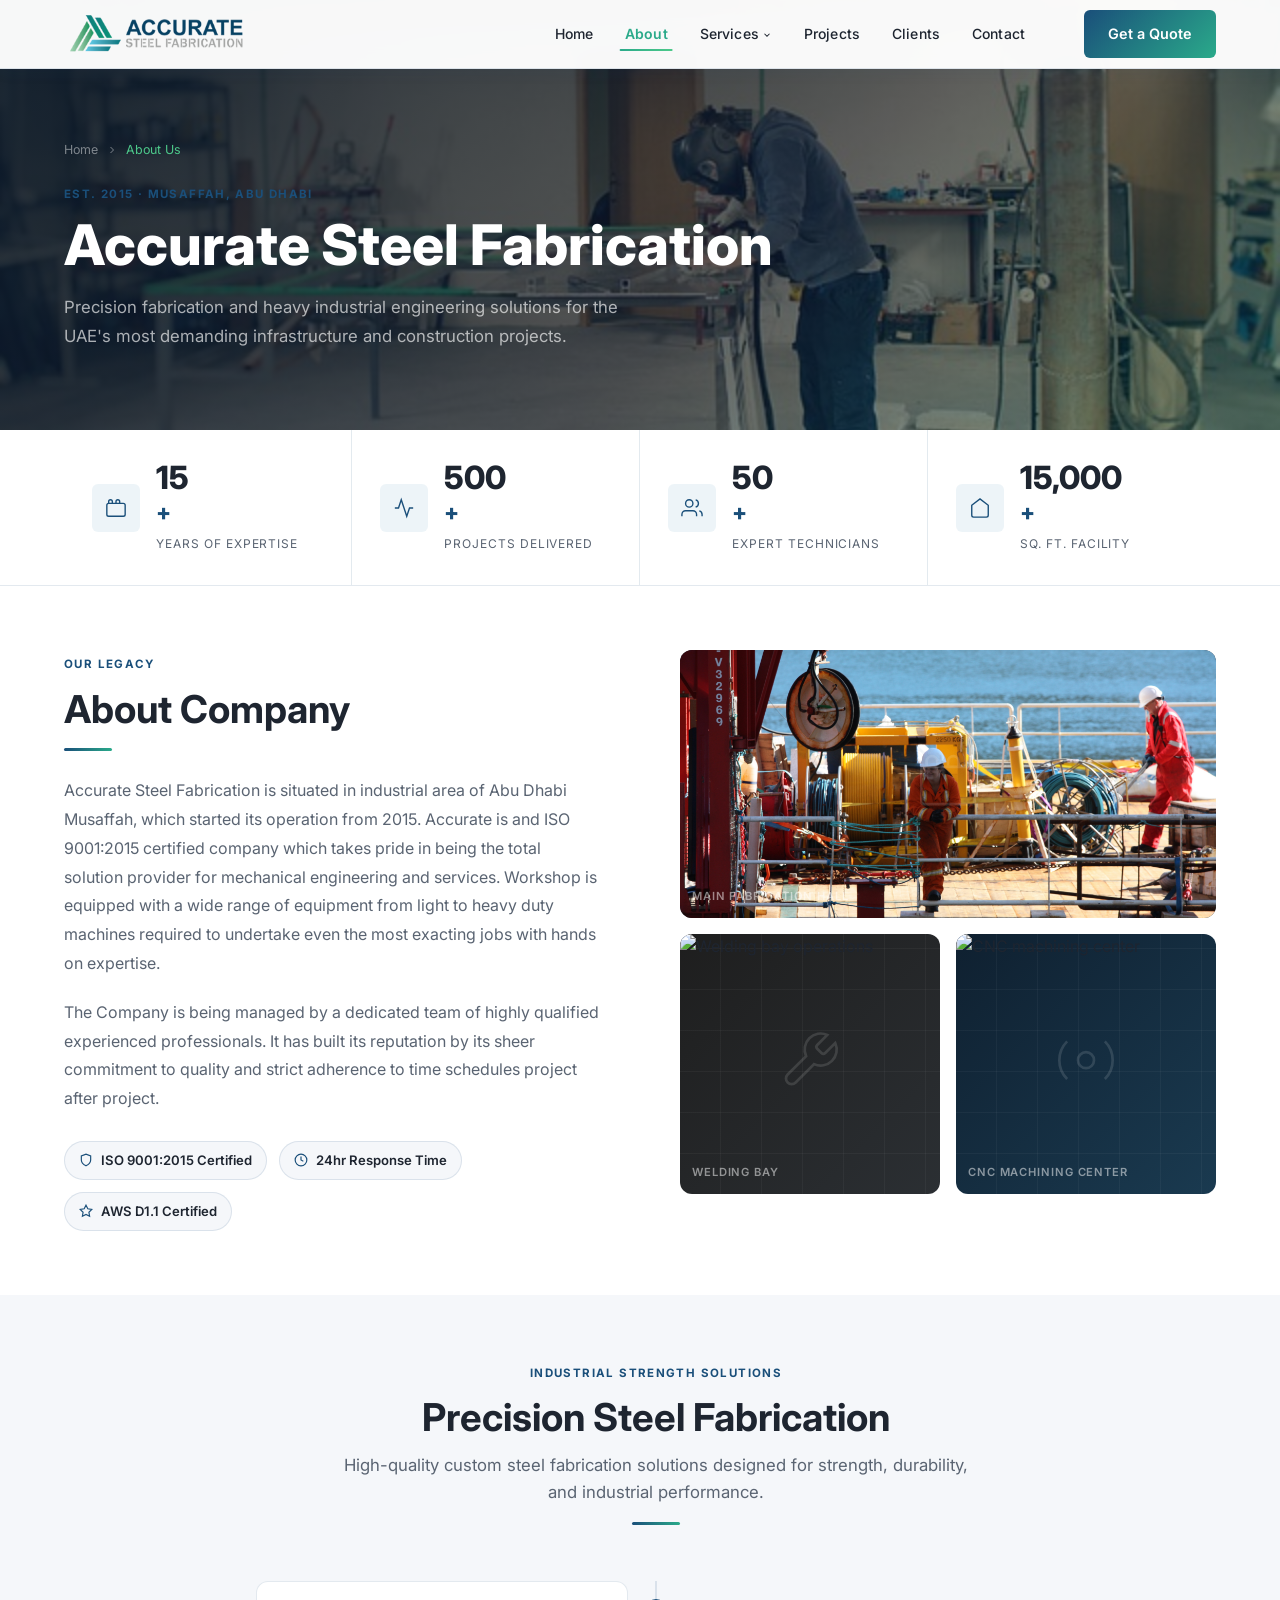
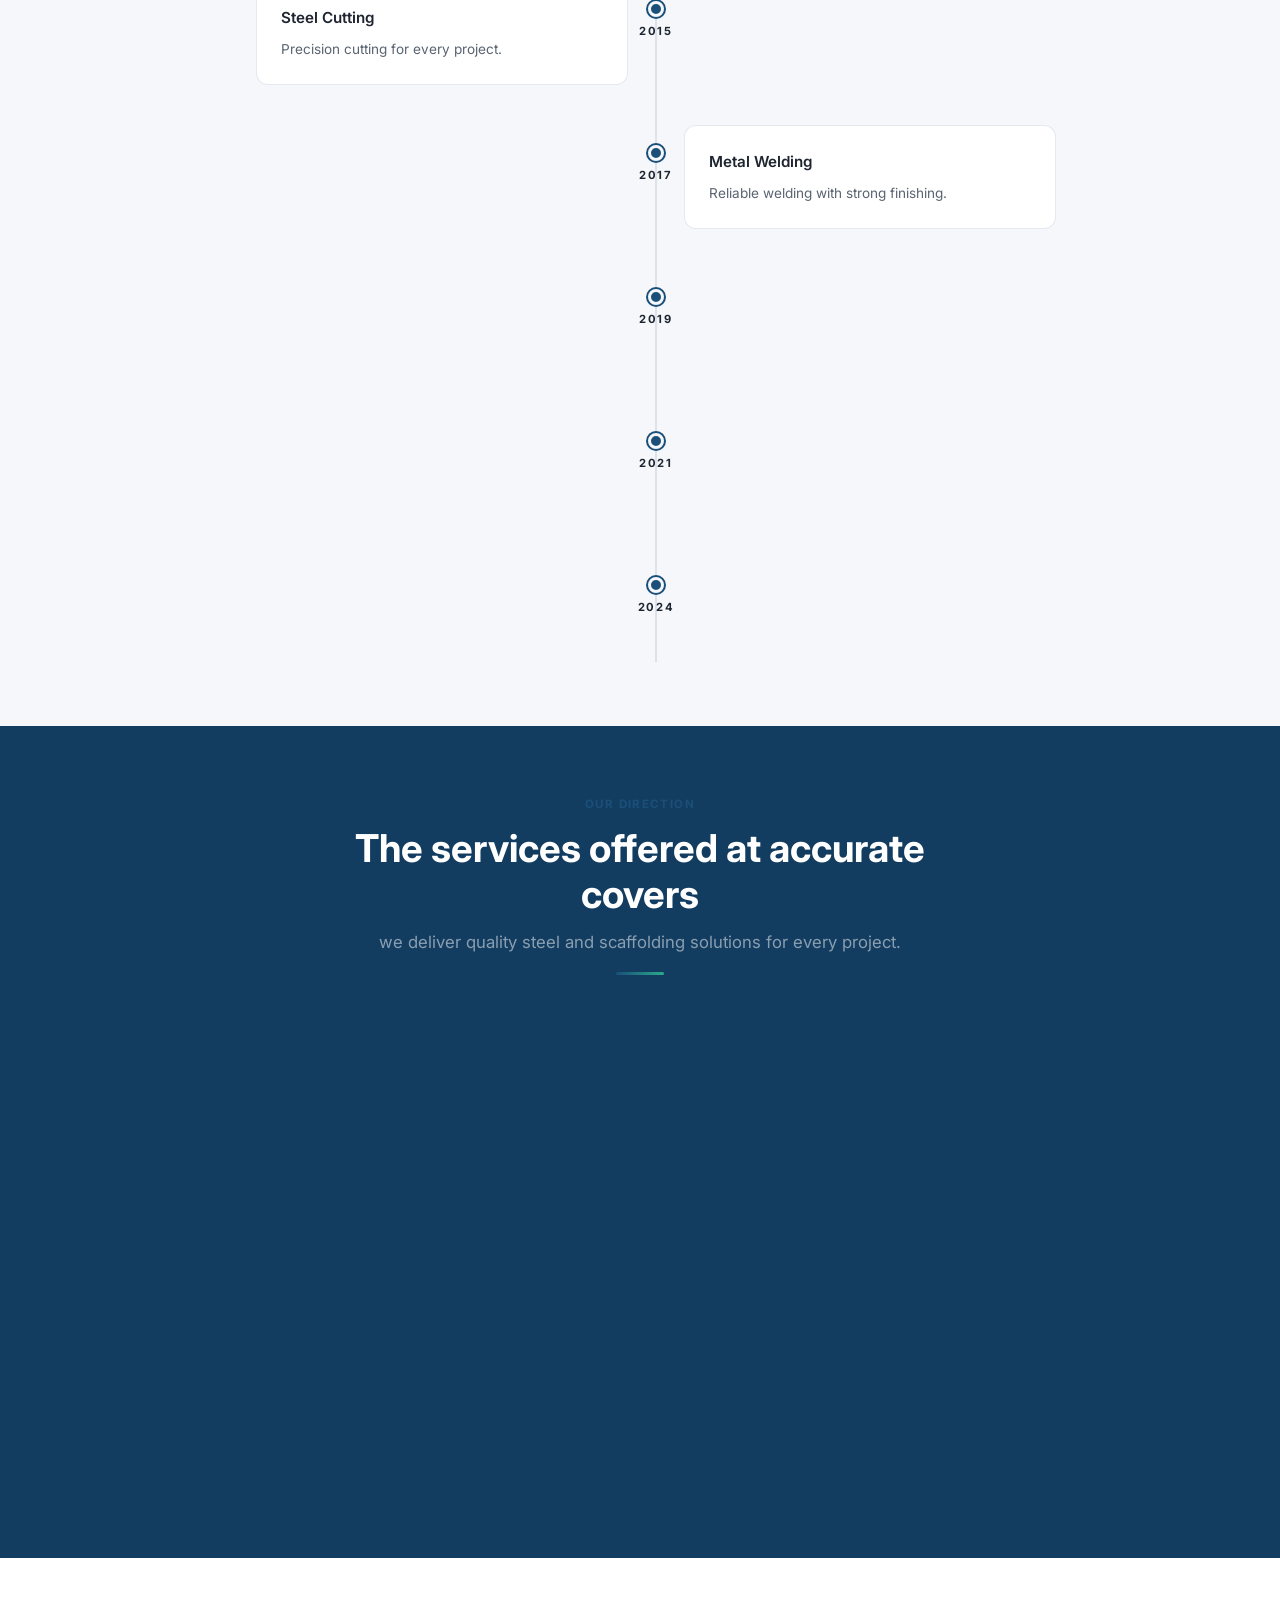
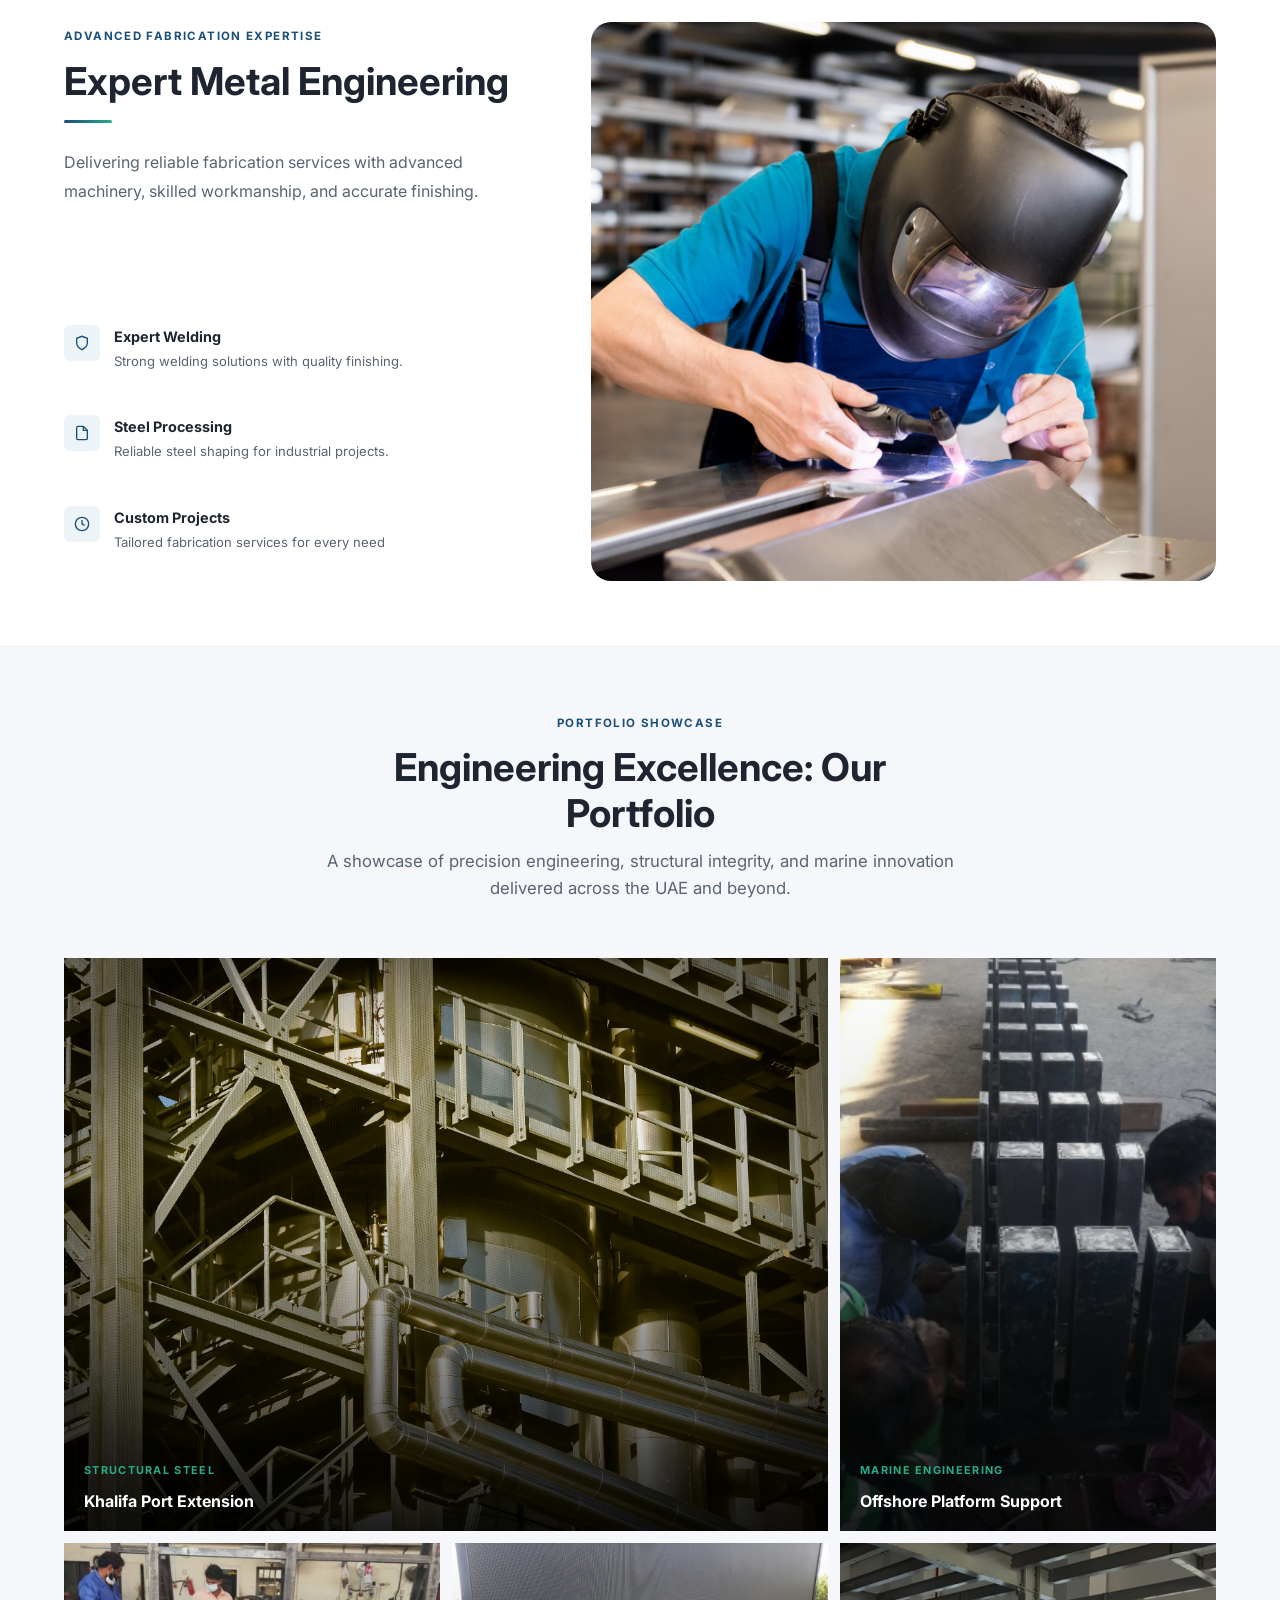
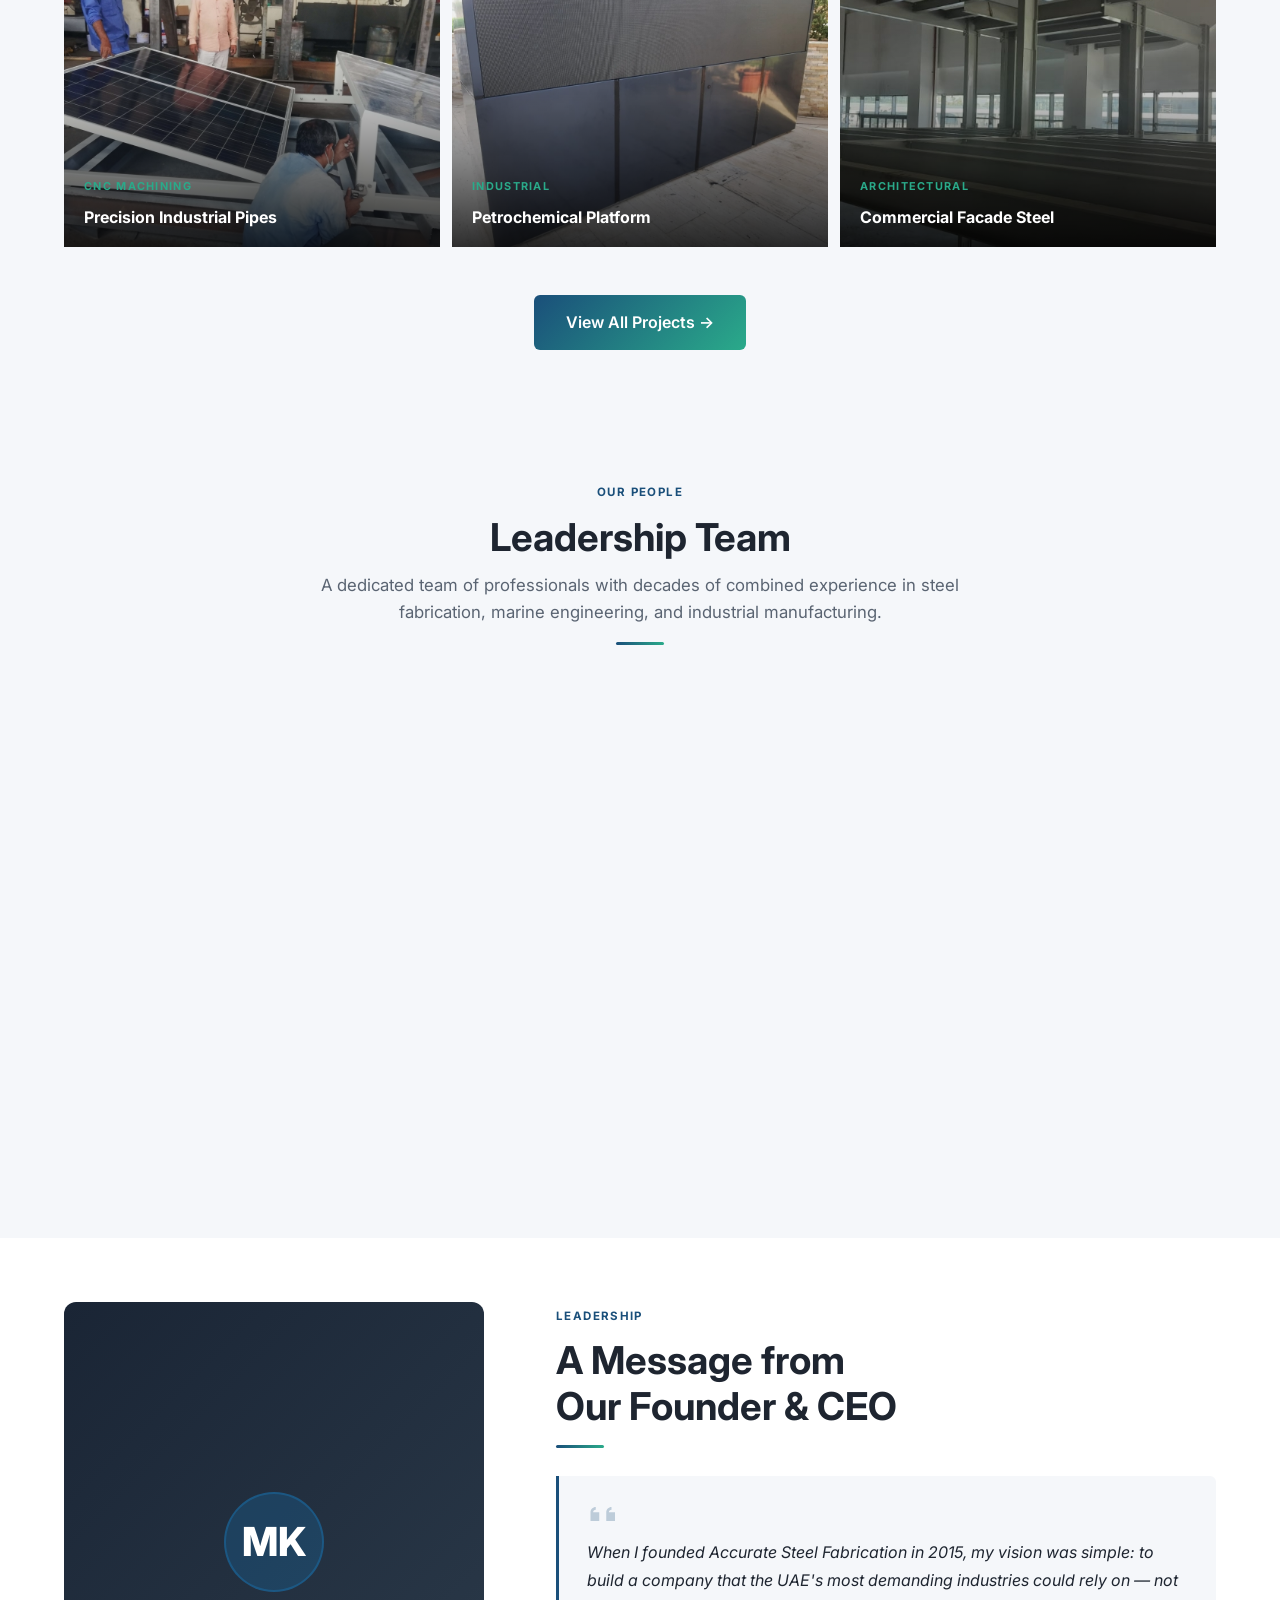
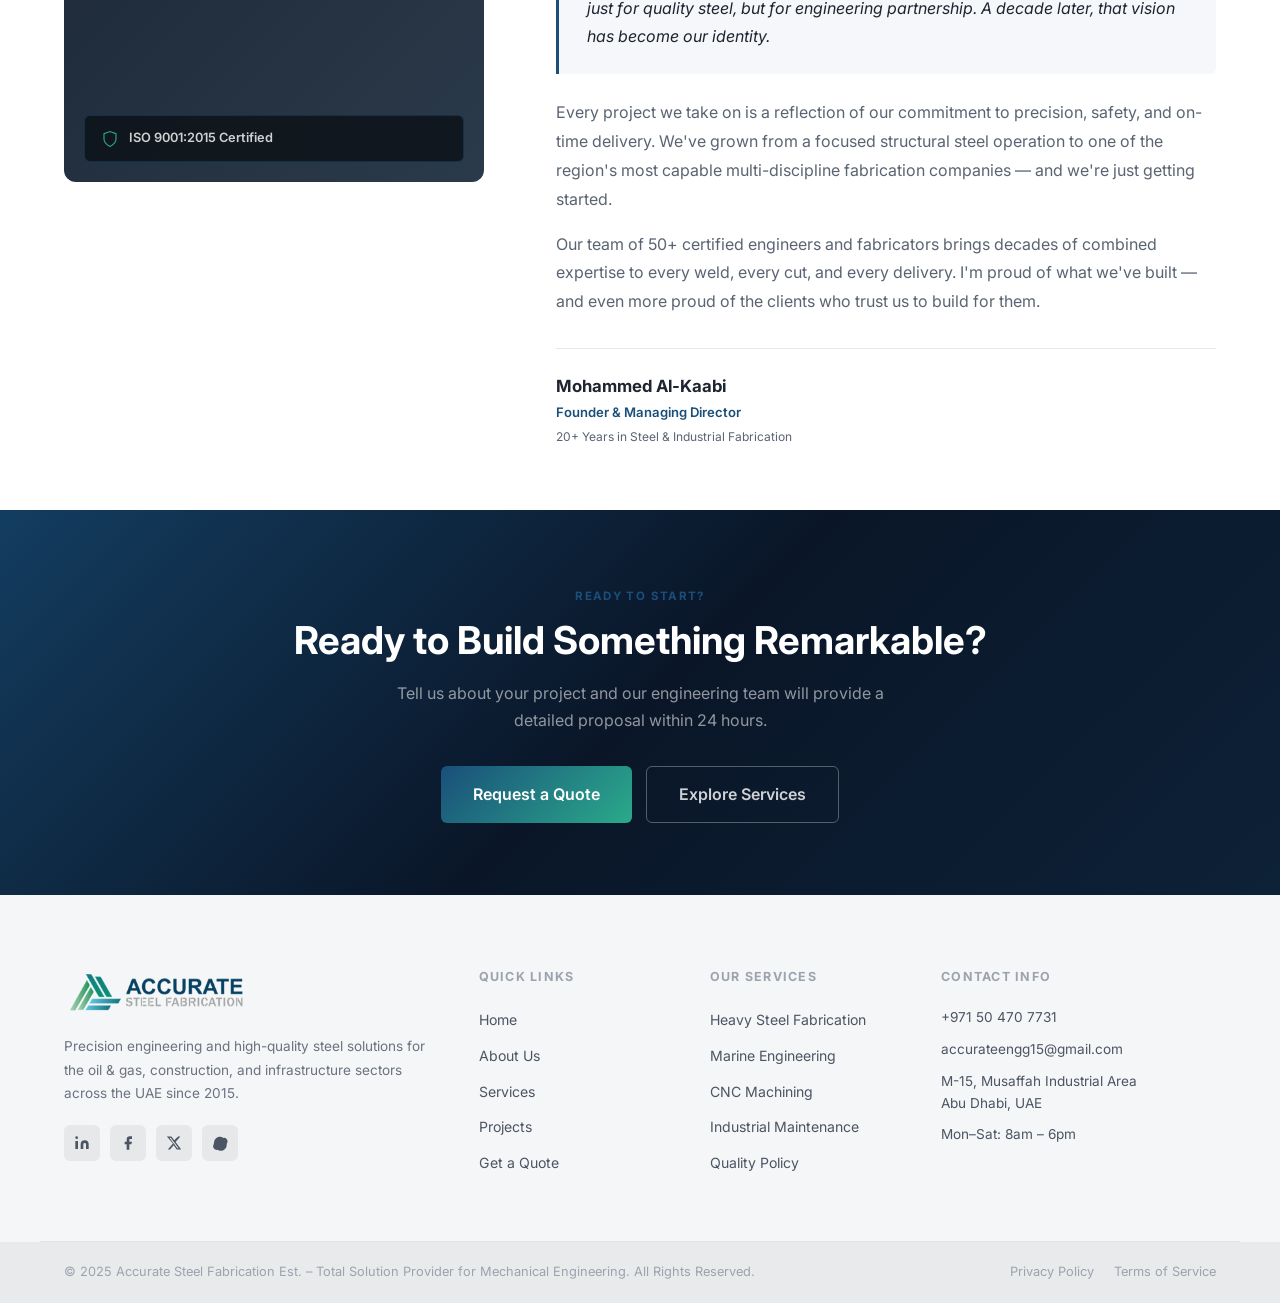
==== commit 20bc6373: "changs" ====
--- a/about.html
+++ b/about.html
@@ -279,7 +279,7 @@
         <div class="timeline-item">
           <div class="timeline-content">
             <h4>Custom Design</h4>
-            <p></p>Creative fabrication built to requirements.</p>
+            <p>Creative fabrication built to requirements.</p>
           </div>
           <div class="timeline-dot">
             <div class="timeline-dot-inner"></div>
@@ -429,10 +429,8 @@
         </div>
         <div class="certs-split__img">
           <img src="/images/greenlightvision_ch-welding-5497617.jpg" loading="lazy">
-          >
-        </div>
-      </div>
-    </div>
+        </div>
+      </div>
     </div>
   </section>
 
--- a/css/main.css
+++ b/css/main.css
@@ -2628,3 +2628,44 @@
   .video-frame-wrap::before { display: none; }
 }
 
+
+/* ============================================
+   VIDEO SHOWCASE — MINIMAL (Homepage)
+   ============================================ */
+.video-showcase-minimal {
+  padding: 80px 0;
+  background: var(--charcoal);
+}
+
+.vsm-header {
+  text-align: center;
+  margin-bottom: 40px;
+}
+.vsm-header h2 {
+  color: var(--white);
+  margin-bottom: 12px;
+}
+.vsm-header p {
+  color: rgba(255,255,255,0.5);
+  font-size: 1rem;
+  max-width: 520px;
+  margin: 0 auto;
+}
+
+.vsm-embed {
+  position: relative;
+  max-width: 860px;
+  margin: 0 auto;
+  border-radius: 16px;
+  overflow: hidden;
+  box-shadow: 0 24px 64px rgba(0,0,0,0.45);
+  aspect-ratio: 16 / 9;
+}
+.vsm-embed iframe {
+  position: absolute;
+  inset: 0;
+  width: 100%;
+  height: 100%;
+  border: none;
+  display: block;
+}
--- a/css/pages.css
+++ b/css/pages.css
@@ -2496,7 +2496,6 @@
 /* ============================================
    HOME PAGE STYLES (from home.css)
    ============================================ */
-C:\Users\mobileapps
 
 /* ============================================
    ABOUT PAGE STYLES (from about.css)
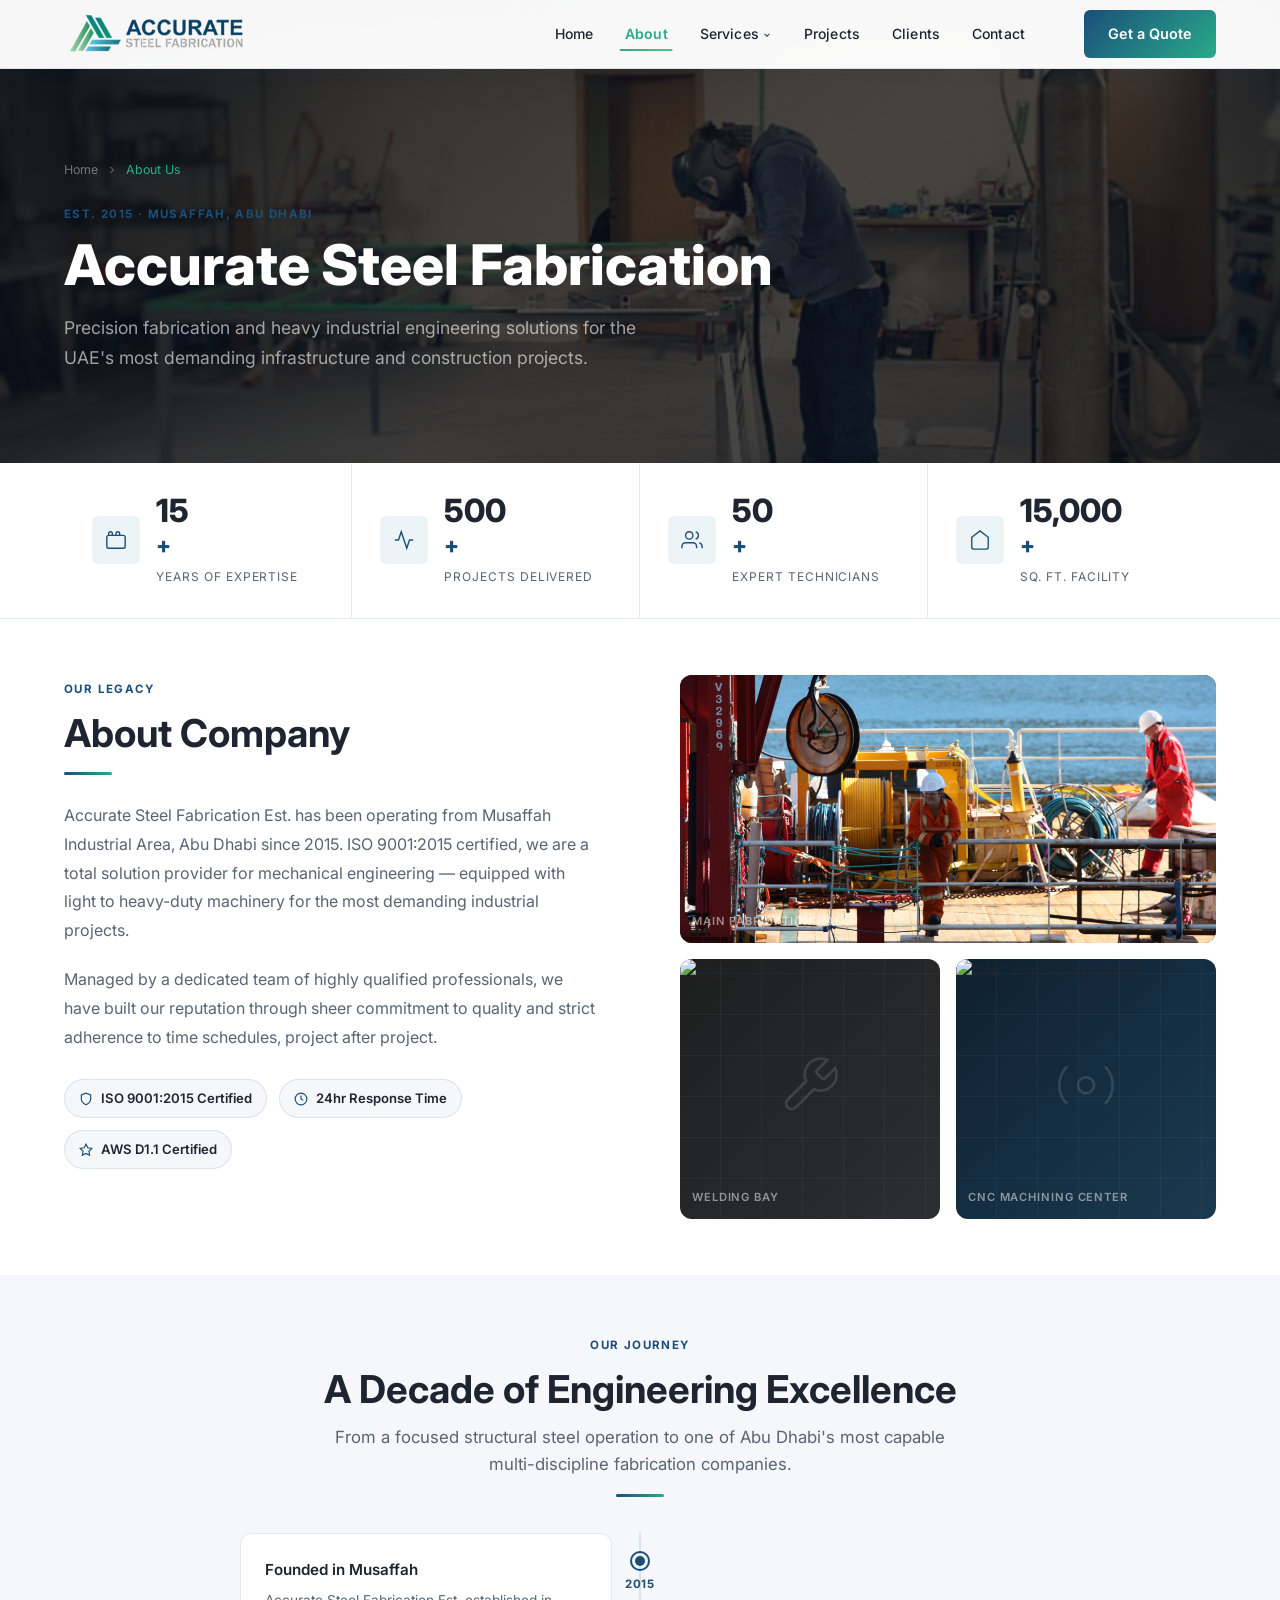
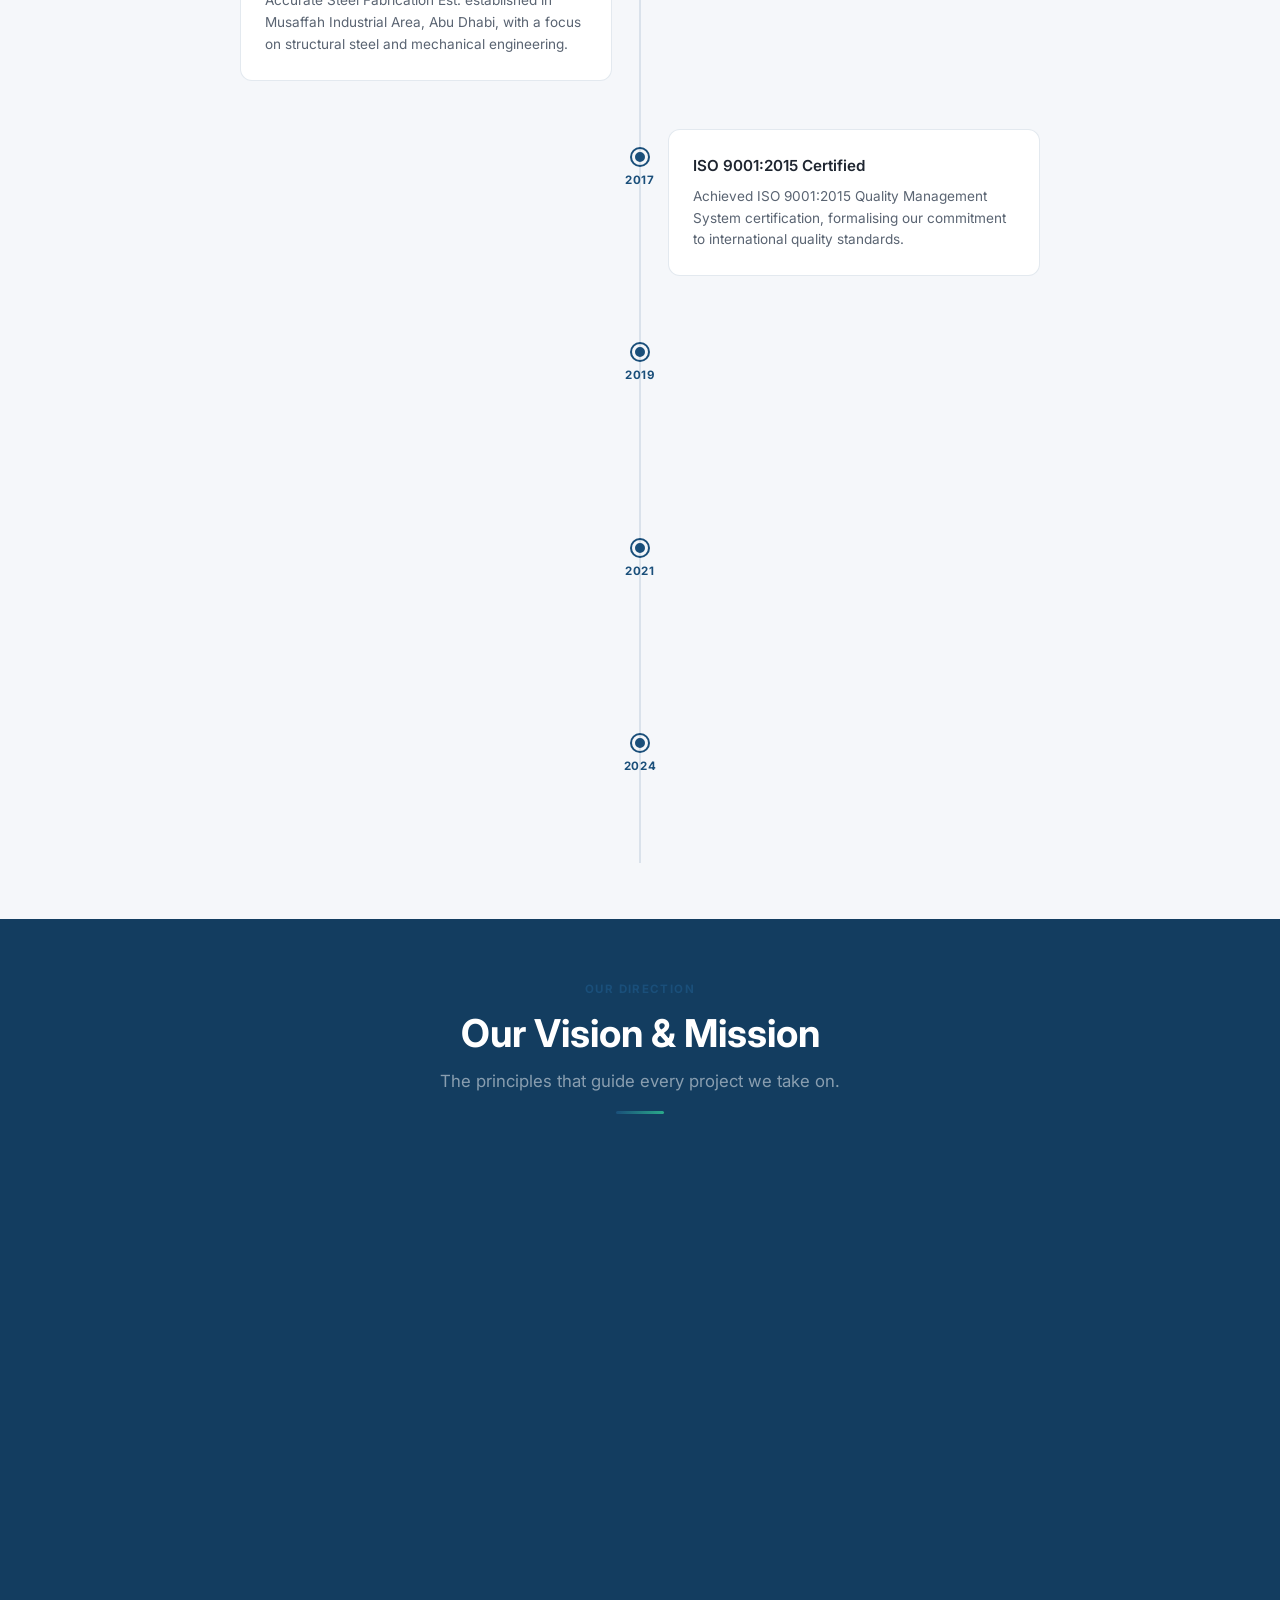
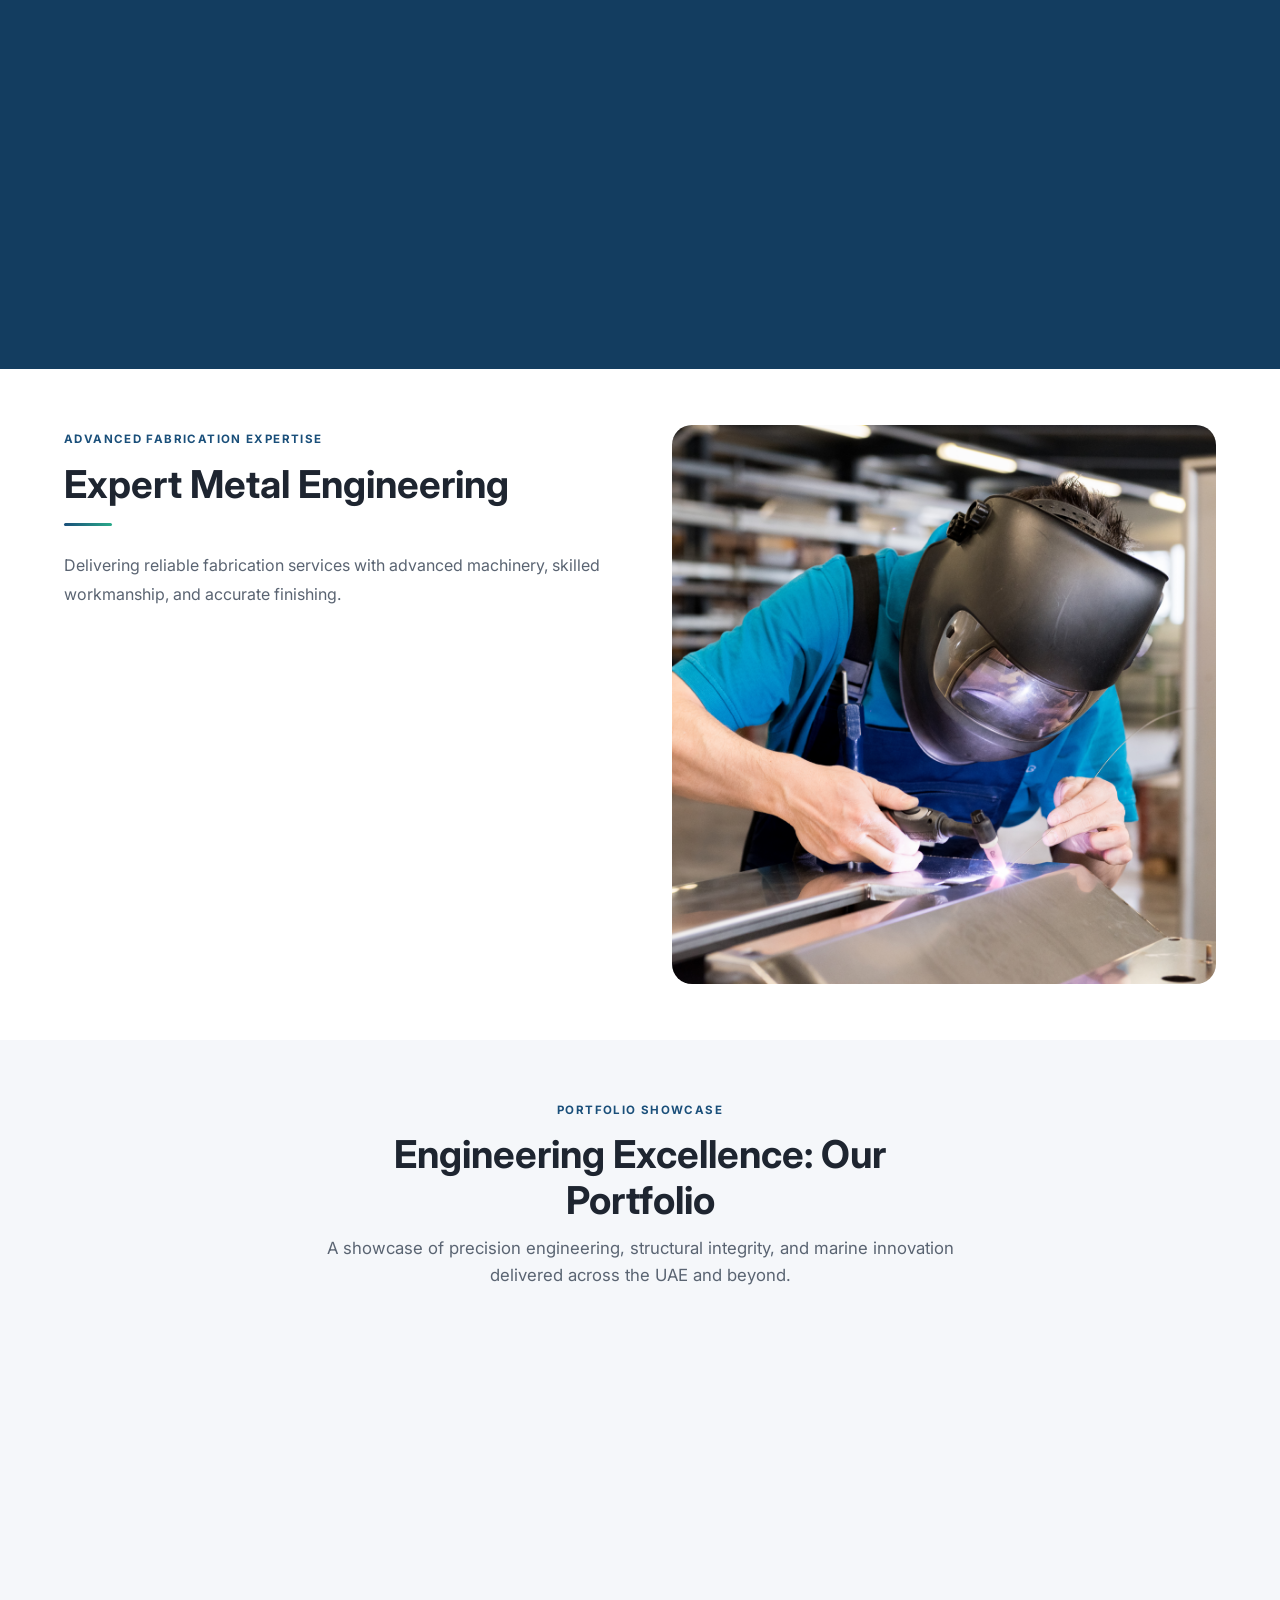
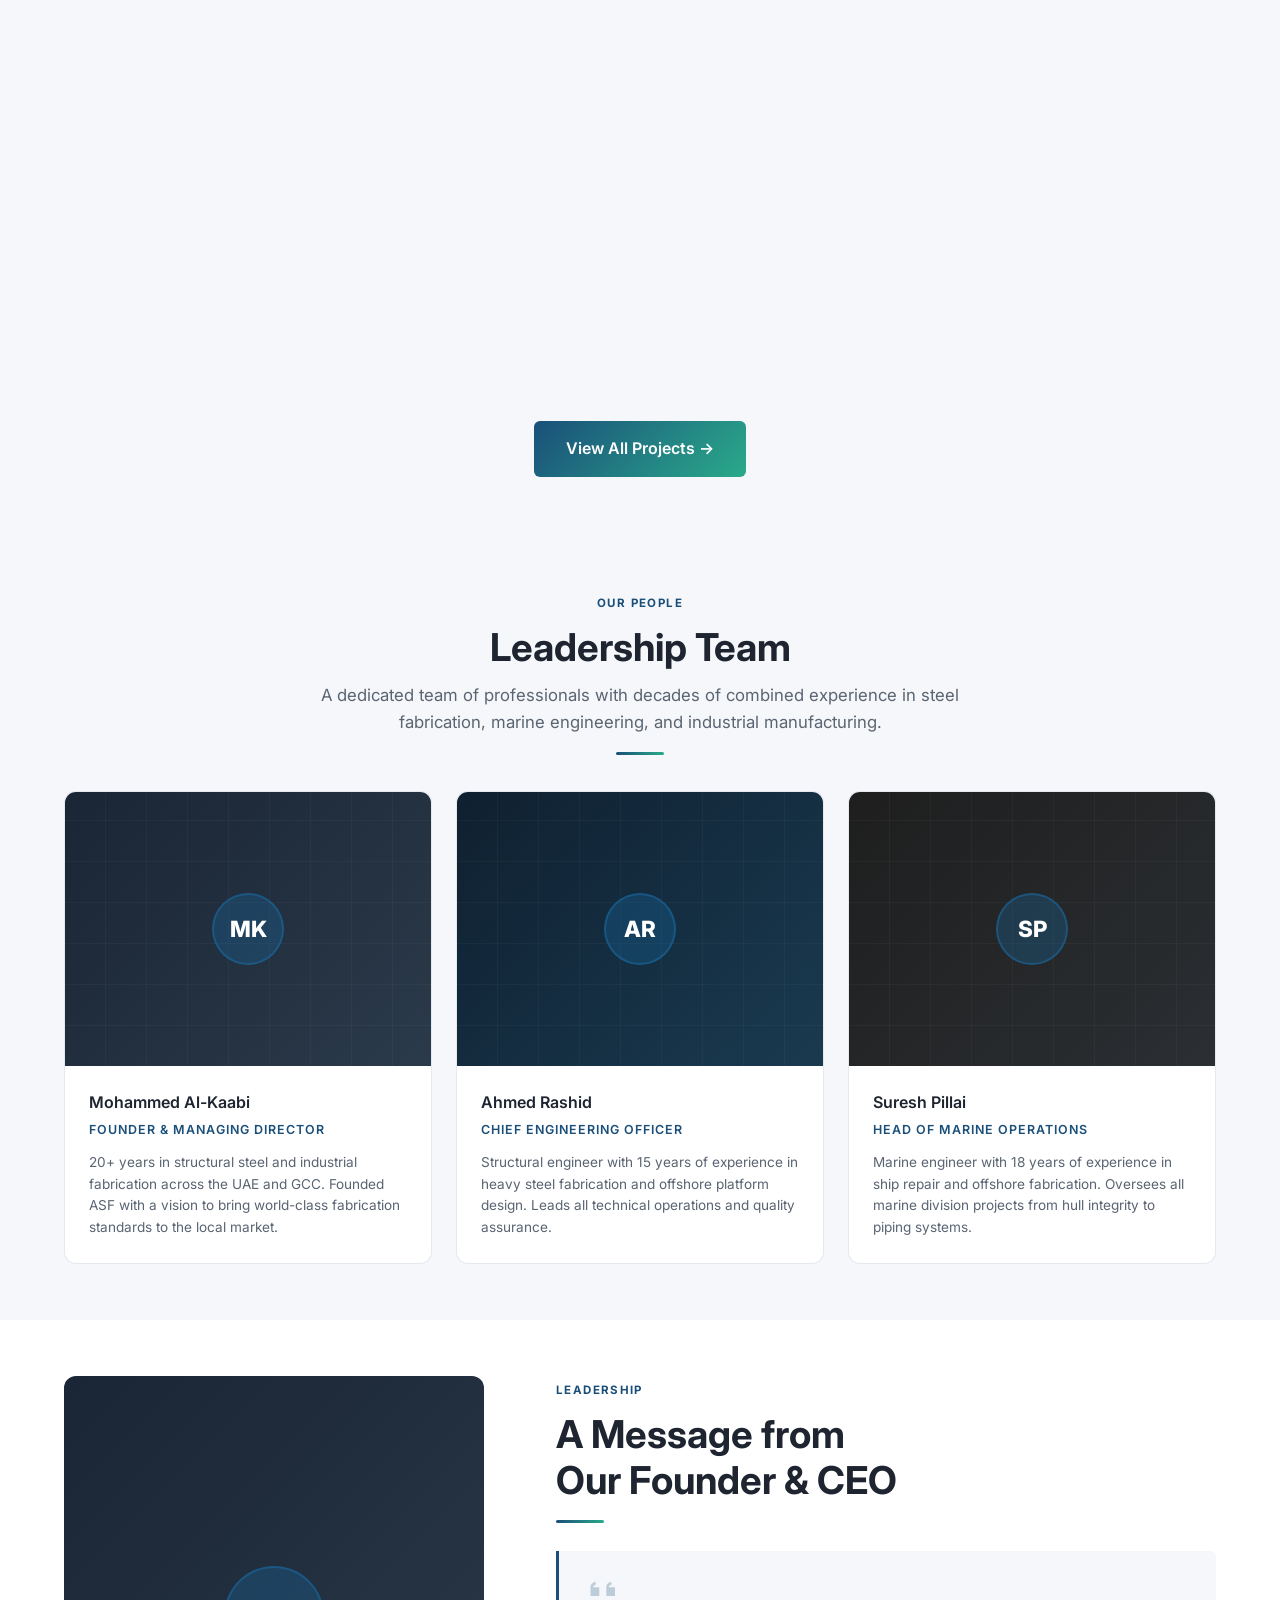
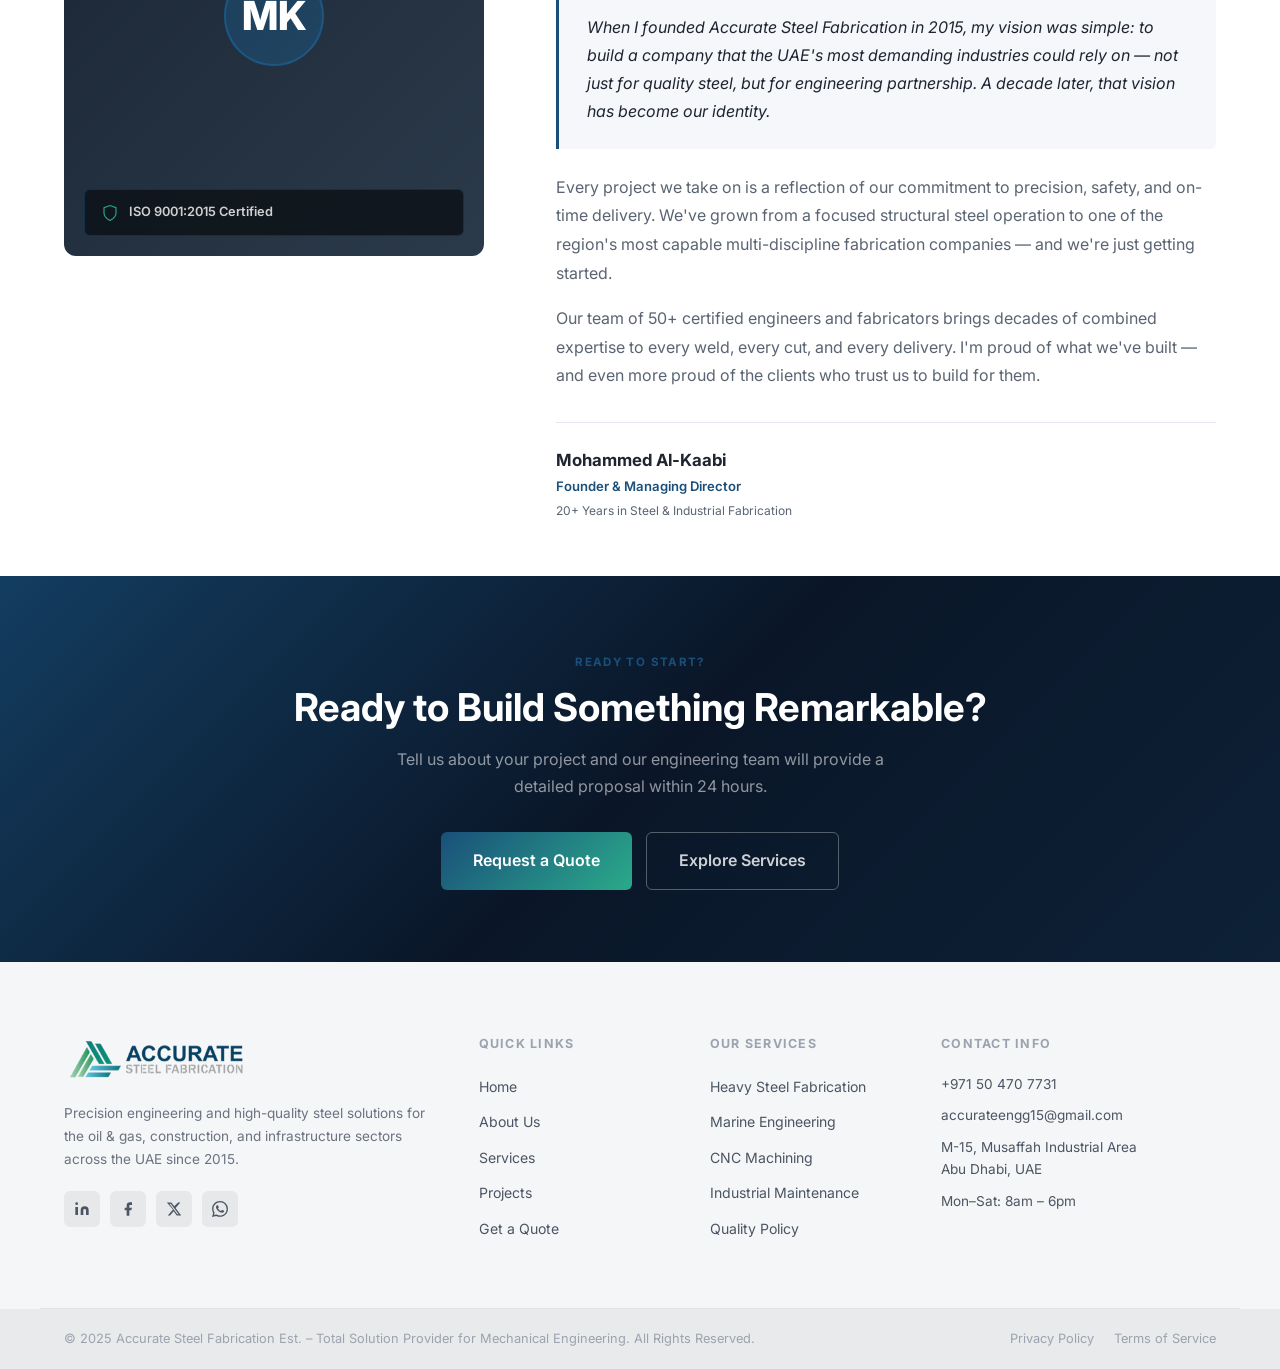
==== commit 23d33004: "changes" ====
--- a/about.html
+++ b/about.html
@@ -1,4 +1,4 @@
-﻿<!DOCTYPE html>
+<!DOCTYPE html>
 <html lang="en">
 
 <head>
@@ -146,14 +146,8 @@
           <h2>About Company</h2>
           <div class="section-divider"></div>
           <br>
-          <p>Accurate Steel Fabrication is situated in industrial area of Abu Dhabi Musaffah, which started its
-            operation from 2015.
-            Accurate is and ISO 9001:2015 certified company which takes pride in being the total solution provider for
-            mechanical engineering and services. Workshop is equipped with a wide range of equipment from light to heavy
-            duty machines required to undertake even the most exacting jobs with hands on expertise.</p>
-          <p>The Company is being managed by a dedicated team of highly qualified experienced professionals. It has
-            built its reputation by its sheer commitment to quality and strict adherence to time schedules project after
-            project.</p>
+          <p>Accurate Steel Fabrication Est. has been operating from Musaffah Industrial Area, Abu Dhabi since 2015. ISO 9001:2015 certified, we are a total solution provider for mechanical engineering — equipped with light to heavy-duty machinery for the most demanding industrial projects.</p>
+          <p>Managed by a dedicated team of highly qualified professionals, we have built our reputation through sheer commitment to quality and strict adherence to time schedules, project after project.</p>
           <div class="about-badges" style="margin-top:28px">
             <span class="badge">
               <svg viewBox="0 0 24 24" fill="none" stroke="currentColor" stroke-width="2">
@@ -220,18 +214,17 @@
   <section class="timeline" id="timeline">
     <div class="container">
       <div class="section-header">
-        <span class="section-label">Industrial Strength Solutions</span>
-        <h2>Precision Steel Fabrication</h2>
-        <p>High-quality custom steel fabrication solutions designed for strength, durability, and industrial
-          performance.</p>
+        <span class="section-label">Our Journey</span>
+        <h2>A Decade of Engineering Excellence</h2>
+        <p>From a focused structural steel operation to one of Abu Dhabi's most capable multi-discipline fabrication companies.</p>
         <div class="section-divider"></div>
       </div>
       <div class="timeline-track">
 
         <div class="timeline-item">
           <div class="timeline-content">
-            <h4>Steel Cutting</h4>
-            <p>Precision cutting for every project.</p>
+            <h4>Founded in Musaffah</h4>
+            <p>Accurate Steel Fabrication Est. established in Musaffah Industrial Area, Abu Dhabi, with a focus on structural steel and mechanical engineering.</p>
           </div>
           <div class="timeline-dot">
             <div class="timeline-dot-inner"></div>
@@ -247,15 +240,15 @@
             <span class="timeline-year">2017</span>
           </div>
           <div class="timeline-content">
-            <h4>Metal Welding</h4>
-            <p>Reliable welding with strong finishing.</p>
+            <h4>ISO 9001:2015 Certified</h4>
+            <p>Achieved ISO 9001:2015 Quality Management System certification, formalising our commitment to international quality standards.</p>
           </div>
         </div>
 
         <div class="timeline-item">
           <div class="timeline-content">
-            <h4>Sheet Forming</h4>
-            <p>Professional shaping for metal sheets.</p>
+            <h4>CNC Machining Division Launched</h4>
+            <p>Expanded capabilities with a dedicated CNC machining centre — 3-axis and 5-axis VMCs achieving tolerances of ±0.01mm.</p>
           </div>
           <div class="timeline-dot">
             <div class="timeline-dot-inner"></div>
@@ -271,15 +264,15 @@
             <span class="timeline-year">2021</span>
           </div>
           <div class="timeline-content">
-            <h4>Pipe Fabrication</h4>
-            <p>Custom pipe solutions for industries.</p>
+            <h4>Marine Engineering Division</h4>
+            <p>Launched a full-service marine and offshore engineering division — providing 24/7 ship repair, hull fabrication, and marine piping services.</p>
           </div>
         </div>
 
         <div class="timeline-item">
           <div class="timeline-content">
-            <h4>Custom Design</h4>
-            <p>Creative fabrication built to requirements.</p>
+            <h4>500+ Projects Delivered</h4>
+            <p>Surpassed 500 completed projects across the UAE, serving 50+ clients from national energy companies to global port authorities.</p>
           </div>
           <div class="timeline-dot">
             <div class="timeline-dot-inner"></div>
@@ -297,12 +290,25 @@
     <div class="container">
       <div class="section-header">
         <span class="section-label">Our Direction</span>
-        <h2 style="color:var(--white)"> The services offered at accurate covers</h2>
-        <p style="color:rgba(255,255,255,0.5)">we deliver quality steel and scaffolding solutions for every project.</p>
+        <h2 style="color:var(--white)">Our Vision &amp; Mission</h2>
+        <p style="color:rgba(255,255,255,0.5)">The principles that guide every project we take on.</p>
         <div class="section-divider"></div>
       </div>
       <div class="vm-grid">
-
+        <div class="vm-card">
+          <div class="vm-card-icon">
+            <svg viewBox="0 0 24 24" fill="none" stroke="currentColor" stroke-width="2"><circle cx="12" cy="12" r="10"/><path d="M12 8v4l3 3"/></svg>
+          </div>
+          <h3>Our Vision</h3>
+          <p>To be the UAE's most trusted and technically advanced steel fabrication and engineering company — recognised for precision, reliability, and world-class quality across every discipline we operate in.</p>
+        </div>
+        <div class="vm-card">
+          <div class="vm-card-icon">
+            <svg viewBox="0 0 24 24" fill="none" stroke="currentColor" stroke-width="2"><path d="M12 22s8-4 8-10V5l-8-3-8 3v7c0 6 8 10 8 10z"/></svg>
+          </div>
+          <h3>Our Mission</h3>
+          <p>To deliver precision-engineered steel fabrication, CNC machining, and marine engineering solutions that exceed client expectations — on time, within budget, and to the highest international standards.</p>
+        </div>
       </div>
       <div class="values-grid">
         <div class="value-item">
@@ -431,6 +437,7 @@
           <img src="/images/greenlightvision_ch-welding-5497617.jpg" loading="lazy">
         </div>
       </div>
+    </div>
     </div>
   </section>
 
@@ -632,9 +639,8 @@
               <path
                 d="M18.244 2.25h3.308l-7.227 8.26 8.502 11.24H16.17l-4.714-6.231-5.401 6.231H2.744l7.737-8.835L1.254 2.25H8.08l4.253 5.622zm-1.161 17.52h1.833L7.084 4.126H5.117z" />
             </svg></a>
-          <a href="#" aria-label="Skype"><svg viewBox="0 0 24 24" fill="currentColor">
-              <path
-                d="M12.069 18.874c-4.023 0-5.82-1.979-5.82-3.464 0-.765.561-1.296 1.333-1.296 1.723 0 1.273 2.477 4.487 2.477 1.641 0 2.55-.895 2.55-1.811 0-.551-.269-1.16-1.354-1.429l-3.576-.895c-2.88-.724-3.403-2.286-3.403-3.751 0-3.047 2.861-4.191 5.549-4.191 2.471 0 5.393 1.373 5.393 3.199 0 .784-.688 1.24-1.453 1.24-1.469 0-1.198-2.037-4.164-2.037-1.469 0-2.292.664-2.292 1.617s1.153 1.258 2.157 1.487l2.637.587c2.891.649 3.624 2.346 3.624 3.944 0 2.476-1.902 4.324-5.668 4.324m9.931-5.535a9.13 9.13 0 0 1 .08 1.19c0 5.086-4.063 9.21-9.08 9.21a8.98 8.98 0 0 1-4.952-1.483 5.28 5.28 0 0 1-1.064.107c-2.924 0-5.294-2.384-5.294-5.324a5.37 5.37 0 0 1 .75-2.742A9.266 9.266 0 0 1 2.999 12c0-5.086 4.063-9.21 9.08-9.21a8.98 8.98 0 0 1 5.055 1.55 5.24 5.24 0 0 1 .906-.079c2.924 0 5.294 2.384 5.294 5.324a5.37 5.37 0 0 1-.334 1.754z" />
+          <a href="https://wa.me/971504707731" target="_blank" rel="noopener" aria-label="WhatsApp"><svg viewBox="0 0 24 24" fill="currentColor">
+              <path d="M17.472 14.382c-.297-.149-1.758-.867-2.03-.967-.273-.099-.471-.148-.67.15-.197.297-.767.966-.94 1.164-.173.199-.347.223-.644.075-.297-.15-1.255-.463-2.39-1.475-.883-.788-1.48-1.761-1.653-2.059-.173-.297-.018-.458.13-.606.134-.133.298-.347.446-.52.149-.174.198-.298.298-.497.099-.198.05-.371-.025-.52-.075-.149-.669-1.612-.916-2.207-.242-.579-.487-.5-.669-.51-.173-.008-.371-.01-.57-.01-.198 0-.52.074-.792.372-.272.297-1.04 1.016-1.04 2.479 0 1.462 1.065 2.875 1.213 3.074.149.198 2.096 3.2 5.077 4.487.709.306 1.262.489 1.694.625.712.227 1.36.195 1.871.118.571-.085 1.758-.719 2.006-1.413.248-.694.248-1.289.173-1.413-.074-.124-.272-.198-.57-.347m-5.421 7.403h-.004a9.87 9.87 0 0 1-5.031-1.378l-.361-.214-3.741.982.998-3.648-.235-.374a9.86 9.86 0 0 1-1.51-5.26c.001-5.45 4.436-9.884 9.888-9.884 2.64 0 5.122 1.03 6.988 2.898a9.825 9.825 0 0 1 2.893 6.994c-.003 5.45-4.437 9.884-9.885 9.884m8.413-18.297A11.815 11.815 0 0 0 12.05 0C5.495 0 .16 5.335.157 11.892c0 2.096.547 4.142 1.588 5.945L.057 24l6.305-1.654a11.882 11.882 0 0 0 5.683 1.448h.005c6.554 0 11.89-5.335 11.893-11.893a11.821 11.821 0 0 0-3.48-8.413z" />
             </svg></a>
         </div>
       </div>
@@ -683,4 +689,4 @@
   <script src="js/main.js"></script>
 </body>
 
-</html>
+</html>
--- a/css/main.css
+++ b/css/main.css
@@ -82,7 +82,7 @@
 .section-header {
   text-align: center;
   max-width: 640px;
-  margin: 0 auto 56px;
+  margin: 0 auto 36px;
 }
 .section-header p { color: var(--steel); margin-top: 12px; font-size: 1.05rem; }
 
@@ -214,8 +214,10 @@
   transform-origin: center;
 }
 
-/* No background fill on hover — underline only */
-.main-nav a::before { display: none; }
+/* Subtle background fill on hover */
+.main-nav a::before {
+  display: none;
+}
 
 .main-nav a:hover {
   color: var(--brand-blue);
@@ -224,7 +226,7 @@
   transform: translateX(-50%) scaleX(1);
 }
 
-/* Active state — underline only, no background */
+/* Active state — always show underline + teal color */
 .main-nav a.active {
   color: var(--brand-teal);
   font-weight: 600;
@@ -233,7 +235,6 @@
   transform: translateX(-50%) scaleX(1);
   background: linear-gradient(90deg, var(--brand-teal), var(--brand-teal-l));
 }
-.main-nav a.active::before { display: none; }
 
 .nav-cta { margin-left: 12px; }
 
@@ -542,7 +543,7 @@
    ABOUT STRIP
    ============================================ */
 .about-strip {
-  padding: 64px 0;
+  padding: 56px 0;
   background: var(--white);
 }
 
@@ -606,7 +607,7 @@
    SERVICES
    ============================================ */
 .services {
-  padding: 72px 0;
+  padding: 56px 0;
   background: var(--offwhite);
 }
 
@@ -692,7 +693,7 @@
    CAPABILITIES TABLE
    ============================================ */
 .capabilities {
-  padding: 64px 0;
+  padding: 56px 0;
   background: var(--brand-blue-d);
 }
 .capabilities .section-header h2 { color: var(--white); }
@@ -741,7 +742,7 @@
    PROCESS
    ============================================ */
 .process {
-  padding: 64px 0;
+  padding: 56px 0;
   background: var(--white);
 }
 
@@ -791,7 +792,7 @@
    PROJECTS
    ============================================ */
 .projects {
-  padding: 64px 0;
+  padding: 56px 0;
   background: var(--offwhite);
 }
 
@@ -899,7 +900,7 @@
    TRUST SIGNALS
    ============================================ */
 .trust {
-  padding: 64px 0;
+  padding: 56px 0;
   background: var(--white);
 }
 
@@ -1062,14 +1063,14 @@
    ============================================ */
 .testimonials-header {
   text-align: center;
-  margin-bottom: 40px;
+  margin-bottom: 48px;
 }
 .testimonials-header h2 {
-  font-size: clamp(1.5rem, 2.8vw, 2.2rem);
-  margin: 10px 0 12px;
+  font-size: clamp(1.6rem, 2.8vw, 2.2rem);
+  margin: 10px 0 14px;
 }
 .testimonials-header p {
-  font-size: 0.92rem;
+  font-size: 0.95rem;
   color: var(--steel);
   max-width: 540px;
   margin: 0 auto;
@@ -1079,15 +1080,12 @@
 .testimonial {
   background: var(--white);
   border-radius: 16px;
-  padding: 28px 24px;
+  padding: 32px 28px;
   border: 1px solid var(--border);
   box-shadow: 0 2px 16px rgba(13,27,42,0.06);
-  margin: 8px 10px 20px;
+  margin: 8px 12px 16px;
   position: relative;
   transition: box-shadow 0.3s ease, transform 0.3s ease;
-  height: auto;
-  display: flex;
-  flex-direction: column;
 }
 .testimonial:hover {
   box-shadow: 0 12px 36px rgba(13,27,42,0.12);
@@ -1097,9 +1095,9 @@
 .testimonial::before {
   content: '\201C';
   position: absolute;
-  top: 12px;
-  right: 20px;
-  font-size: 4rem;
+  top: 16px;
+  right: 24px;
+  font-size: 5rem;
   line-height: 1;
   color: var(--brand-teal);
   opacity: 0.12;
@@ -1107,116 +1105,45 @@
   pointer-events: none;
 }
 .testimonial p {
-  font-size: 0.88rem;
+  font-size: 0.9rem;
   color: var(--charcoal);
   line-height: 1.8;
-  margin-bottom: 20px;
+  margin-bottom: 24px;
   font-style: italic;
-  flex: 1;
 }
 .testimonial-author {
   display: flex;
   align-items: center;
   gap: 12px;
   border-top: 1px solid var(--border);
-  padding-top: 16px;
-  margin-top: auto;
+  padding-top: 18px;
 }
 .author-avatar {
-  width: 42px; height: 42px;
+  width: 44px; height: 44px;
   background: linear-gradient(135deg, var(--brand-blue), var(--brand-teal));
   color: var(--white);
   border-radius: 50%;
   display: flex; align-items: center; justify-content: center;
-  font-size: 0.75rem;
+  font-size: 0.78rem;
   font-weight: 700;
   flex-shrink: 0;
 }
-.testimonial-author strong { display: block; font-size: 0.85rem; color: var(--brand-blue-d); }
-.testimonial-author span { font-size: 0.72rem; color: var(--steel); }
+.testimonial-author strong { display: block; font-size: 0.88rem; color: var(--brand-blue-d); }
+.testimonial-author span { font-size: 0.75rem; color: var(--steel); }
 
 /* Stars */
 .tc-stars {
   color: #f59e0b;
-  font-size: 0.82rem;
+  font-size: 0.85rem;
   letter-spacing: 2px;
-  margin-bottom: 12px;
-}
-
-/* Testimonials owl wrapper */
-.testimonials-owl {
-  padding: 0 40px 48px;
-  position: relative;
-}
-
-/* Nav buttons */
-.testimonials-owl .owl-nav button {
-  position: absolute;
-  top: 38%;
-  transform: translateY(-50%);
-  width: 40px; height: 40px;
-  border-radius: 50% !important;
-  background: var(--white) !important;
-  border: 1px solid var(--border) !important;
-  display: flex !important;
-  align-items: center;
-  justify-content: center;
-  box-shadow: 0 4px 16px rgba(0,0,0,0.1);
-  transition: all 0.25s ease;
-  color: var(--brand-blue) !important;
-  z-index: 10;
-}
-.testimonials-owl .owl-nav button:hover {
-  background: var(--brand-teal) !important;
-  border-color: var(--brand-teal) !important;
-  color: var(--white) !important;
-}
-.testimonials-owl .owl-nav button svg { pointer-events: none; }
-.testimonials-owl .owl-nav .owl-prev { left: 0; }
-.testimonials-owl .owl-nav .owl-next { right: 0; }
-.testimonials-owl .owl-nav button span { display: none; }
-
-/* Dots */
-.testimonials-owl .owl-dots {
-  text-align: center;
-  margin-top: 24px;
-}
-.testimonials-owl .owl-dot span {
-  width: 8px !important;
-  height: 8px !important;
-  background: var(--border) !important;
-  border-radius: 50% !important;
-  margin: 0 4px !important;
-  transition: all 0.3s ease !important;
-}
-.testimonials-owl .owl-dot.active span,
-.testimonials-owl .owl-dot:hover span {
-  background: var(--brand-teal) !important;
-  width: 24px !important;
-  border-radius: 4px !important;
-}
-
-/* Mobile: hide nav arrows, use dots only */
-@media (max-width: 640px) {
-  .testimonials-owl {
-    padding: 0 8px 48px;
-  }
-  .testimonials-owl .owl-nav { display: none !important; }
-  .testimonial { margin: 4px 4px 16px; padding: 22px 18px; }
-}
-@media (max-width: 768px) {
-  .testimonials-owl {
-    padding: 0 16px 48px;
-  }
-  .testimonials-owl .owl-nav .owl-prev { left: -4px; }
-  .testimonials-owl .owl-nav .owl-next { right: -4px; }
+  margin-bottom: 14px;
 }
 
 /* ============================================
    RFQ FORM
    ============================================ */
 .rfq {
-  padding: 64px 0;
+  padding: 56px 0;
   background: var(--brand-blue-d);
 }
 .rfq .section-label { color: var(--brand-teal-l); }
@@ -1672,7 +1599,7 @@
    WHO WE ARE SECTION
    ============================================ */
 .who-we-are {
-  padding: 64px 0;
+  padding: 56px 0;
   background: var(--white);
 }
 .wwa-grid {
@@ -1749,11 +1676,11 @@
 .wwa-stat span { font-size: 0.72rem; color: var(--steel); text-transform: uppercase; letter-spacing: 0.08em; margin-top: 4px; display: block; }
 
 /* ============================================
-   SERVICES CARDS — 3 per row
+   SERVICES CARDS — 4 per row
    ============================================ */
 .svc-grid {
   display: grid;
-  grid-template-columns: repeat(3, 1fr);
+  grid-template-columns: repeat(4, 1fr);
   gap: 28px;
 }
 
@@ -1860,7 +1787,7 @@
 }
 
 /* Responsive */
-@media (max-width: 900px) {
+@media (max-width: 1100px) {
   .svc-grid { grid-template-columns: repeat(2, 1fr); gap: 20px; }
 }
 @media (max-width: 540px) {
@@ -1869,10 +1796,35 @@
 }
 
 /* ============================================
+   SERVICE HERO BADGES (services & service-detail pages)
+   ============================================ */
+.svc-hero-badges {
+  display: flex;
+  gap: 10px;
+  flex-wrap: wrap;
+  margin-top: 28px;
+}
+.svc-hero-badge {
+  display: inline-flex;
+  align-items: center;
+  gap: 6px;
+  font-size: 0.72rem;
+  font-weight: 700;
+  letter-spacing: 0.1em;
+  text-transform: uppercase;
+  color: rgba(255,255,255,0.85);
+  background: rgba(255,255,255,0.1);
+  border: 1px solid rgba(255,255,255,0.2);
+  padding: 6px 14px;
+  border-radius: 100px;
+  backdrop-filter: blur(4px);
+}
+
+/* ============================================
    PROJECTS GALLERY (HOME)
    ============================================ */
 .projects {
-  padding: 64px 0;
+  padding: 56px 0;
   background: var(--offwhite);
 }
 .projects-gallery {
@@ -2028,7 +1980,7 @@
    THE ACCURATE ADVANTAGE
    ============================================ */
 .accurate-advantage {
-  padding: 64px 0;
+  padding: 56px 0;
   background: var(--offwhite);
 }
 .advantage-grid {
@@ -2152,7 +2104,7 @@
    QHSE SECTION (About page)
    ============================================ */
 .qhse-section {
-  padding: 64px 0;
+  padding: 56px 0;
   background: var(--offwhite);
 }
 .qhse-grid {
@@ -2217,7 +2169,7 @@
    INDUSTRIES SERVED (Services page)
    ============================================ */
 .industries-served {
-  padding: 64px 0;
+  padding: 56px 0;
   background: var(--white);
 }
 .industries-served-grid {
@@ -2252,7 +2204,7 @@
    CASE STUDIES (Projects page)
    ============================================ */
 .case-studies {
-  padding: 64px 0;
+  padding: 56px 0;
   background: var(--brand-blue-d);
 }
 .case-studies .section-header h2 { color: var(--white); }
@@ -2362,6 +2314,60 @@
 
 /* Clients slider */
 .clients-owl { padding: 8px 0 16px; }
+
+/* Testimonials slider */
+.testimonials-owl {
+  padding: 0 32px 56px;
+  position: relative;
+}
+
+/* Nav buttons */
+.testimonials-owl .owl-nav button {
+  position: absolute;
+  top: 40%;
+  transform: translateY(-50%);
+  width: 44px;
+  height: 44px;
+  border-radius: 50% !important;
+  background: var(--white) !important;
+  border: 1px solid var(--border) !important;
+  display: flex !important;
+  align-items: center;
+  justify-content: center;
+  box-shadow: 0 4px 16px rgba(0,0,0,0.1);
+  transition: all 0.25s ease;
+  color: var(--brand-blue) !important;
+}
+.testimonials-owl .owl-nav button:hover {
+  background: var(--brand-teal) !important;
+  border-color: var(--brand-teal) !important;
+  color: var(--white) !important;
+  box-shadow: 0 6px 20px rgba(0,137,123,0.25);
+}
+.testimonials-owl .owl-nav button svg { pointer-events: none; }
+.testimonials-owl .owl-nav .owl-prev { left: -8px; }
+.testimonials-owl .owl-nav .owl-next { right: -8px; }
+.testimonials-owl .owl-nav button span { display: none; }
+
+/* Dots */
+.testimonials-owl .owl-dots {
+  text-align: center;
+  margin-top: 32px;
+}
+.testimonials-owl .owl-dot span {
+  width: 8px !important;
+  height: 8px !important;
+  background: var(--border) !important;
+  border-radius: 50% !important;
+  margin: 0 4px !important;
+  transition: all 0.3s ease !important;
+}
+.testimonials-owl .owl-dot.active span,
+.testimonials-owl .owl-dot:hover span {
+  background: var(--brand-teal) !important;
+  width: 28px !important;
+  border-radius: 4px !important;
+}
 
 /* Animate.css integration for Owl animateIn/Out */
 .owl-carousel .animated { animation-duration: 600ms; }
@@ -2501,7 +2507,7 @@
    VIDEO SHOWCASE SECTION
    ============================================ */
 .video-showcase {
-  padding: 100px 0;
+  padding: 56px 0;
   background: var(--offwhite);
   position: relative;
   overflow: hidden;
@@ -2532,7 +2538,7 @@
   font-size: 0.95rem;
   color: var(--steel);
   line-height: 1.8;
-  margin-bottom: 32px;
+  margin-bottom: 15px;
 }
 .video-highlights {
   display: flex;
@@ -2624,48 +2630,93 @@
   .video-showcase-inner .video-frame-wrap { order: -1; }
 }
 @media (max-width: 640px) {
-  .video-showcase { padding: 72px 0; }
+  .video-showcase { padding: 48px 0; }
   .video-frame-wrap::before { display: none; }
 }
 
-
-/* ============================================
-   VIDEO SHOWCASE — MINIMAL (Homepage)
-   ============================================ */
-.video-showcase-minimal {
-  padding: 80px 0;
-  background: var(--charcoal);
-}
-
-.vsm-header {
-  text-align: center;
-  margin-bottom: 40px;
-}
-.vsm-header h2 {
-  color: var(--white);
-  margin-bottom: 12px;
-}
-.vsm-header p {
-  color: rgba(255,255,255,0.5);
-  font-size: 1rem;
-  max-width: 520px;
-  margin: 0 auto;
-}
-
-.vsm-embed {
-  position: relative;
-  max-width: 860px;
-  margin: 0 auto;
-  border-radius: 16px;
+/* ============================================
+   FAQ ACCORDION
+   ============================================ */
+.faq-list {
+  display: flex;
+  flex-direction: column;
+  gap: 12px;
+}
+.faq-item {
+  background: var(--white);
+  border: 1px solid var(--border);
+  border-radius: var(--radius-lg);
   overflow: hidden;
-  box-shadow: 0 24px 64px rgba(0,0,0,0.45);
-  aspect-ratio: 16 / 9;
-}
-.vsm-embed iframe {
-  position: absolute;
-  inset: 0;
+  transition: border-color var(--transition), box-shadow var(--transition);
+}
+.faq-item[open] {
+  border-color: var(--brand-teal);
+  box-shadow: 0 4px 20px rgba(42,170,138,0.1);
+}
+.faq-item summary {
+  display: flex;
+  align-items: center;
+  justify-content: space-between;
+  padding: 20px 24px;
+  font-size: 0.95rem;
+  font-weight: 600;
+  color: var(--charcoal);
+  cursor: pointer;
+  list-style: none;
+  gap: 16px;
+}
+.faq-item summary::-webkit-details-marker { display: none; }
+.faq-item summary::after {
+  content: '+';
+  font-size: 1.4rem;
+  font-weight: 300;
+  color: var(--brand-teal);
+  flex-shrink: 0;
+  transition: transform 0.25s ease;
+  line-height: 1;
+}
+.faq-item[open] summary::after {
+  transform: rotate(45deg);
+}
+.faq-item p {
+  padding: 0 24px 20px;
+  font-size: 0.9rem;
+  color: var(--steel);
+  line-height: 1.75;
+  border-top: 1px solid var(--border);
+  margin-top: 0;
+  padding-top: 16px;
+}
+
+/* ============================================
+   SCROLL MARGIN — fix anchor links behind fixed header
+   ============================================ */
+[id] {
+  scroll-margin-top: 80px;
+}
+
+/* ============================================
+   SELECT FIELD IN FORMS
+   ============================================ */
+.form-group select {
   width: 100%;
-  height: 100%;
-  border: none;
-  display: block;
-}
+  padding: 12px 16px;
+  border-radius: var(--radius);
+  border: 1px solid var(--border);
+  font-family: var(--font);
+  font-size: 0.9rem;
+  color: var(--charcoal);
+  background: var(--offwhite);
+  appearance: none;
+  background-image: url("data:image/svg+xml,%3Csvg xmlns='http://www.w3.org/2000/svg' viewBox='0 0 24 24' fill='none' stroke='%235a6472' stroke-width='2'%3E%3Cpolyline points='6 9 12 15 18 9'/%3E%3C/svg%3E");
+  background-repeat: no-repeat;
+  background-position: right 14px center;
+  background-size: 16px;
+  cursor: pointer;
+  transition: border-color var(--transition);
+}
+.form-group select:focus {
+  outline: none;
+  border-color: var(--brand-teal);
+  box-shadow: 0 0 0 3px rgba(42,170,138,0.12);
+}
--- a/css/pages.css
+++ b/css/pages.css
@@ -53,7 +53,7 @@
 
 /* Journey Section */
 .journey {
-  padding: 64px 0;
+  padding: 56px 0;
   background: var(--white);
 }
 .journey-grid {
@@ -126,7 +126,7 @@
 
 /* Timeline */
 .timeline {
-  padding: 64px 0;
+  padding: 56px 0;
   background: var(--offwhite);
 }
 .timeline-track {
@@ -192,7 +192,7 @@
 
 /* Vision / Mission */
 .vision-mission {
-  padding: 64px 0;
+  padding: 56px 0;
   background: var(--brand-blue-d);
 }
 .vm-grid {
@@ -256,7 +256,7 @@
 
 /* Quality / Certifications */
 .quality {
-  padding: 64px 0;
+  padding: 56px 0;
   background: var(--white);
 }
 .quality-grid {
@@ -313,7 +313,7 @@
 
 /* Leadership Team */
 .leadership {
-  padding: 64px 0;
+  padding: 56px 0;
   background: var(--offwhite);
 }
 .team-grid {
@@ -372,7 +372,7 @@
 
 /* Infrastructure Stats */
 .infra-stats {
-  padding: 72px 0;
+  padding: 48px 0;
   background: var(--charcoal-d);
 }
 .infra-stats-grid {
@@ -409,7 +409,7 @@
    SERVICES PAGE
    ============================================ */
 .service-detail {
-  padding: 64px 0;
+  padding: 56px 0;
 }
 .service-detail:nth-child(even) { background: var(--offwhite); }
 .service-detail:nth-child(odd)  { background: var(--white); }
@@ -467,7 +467,7 @@
 
 /* CNC Capabilities Table on Services page */
 .service-table-section {
-  padding: 64px 0;
+  padding: 56px 0;
   background: var(--brand-blue-d);
 }
 .service-table-section .section-header h2 { color: var(--white); }
@@ -603,7 +603,7 @@
 
 /* Stats banner */
 .projects-stats {
-  padding: 64px 0;
+  padding: 48px 0;
   background: var(--navy);
 }
 .projects-stats-grid {
@@ -632,7 +632,7 @@
    CONTACT PAGE
    ============================================ */
 .contact-page {
-  padding: 64px 0;
+  padding: 56px 0;
   background: var(--offwhite);
 }
 .contact-page-grid {
@@ -918,7 +918,7 @@
 
 /* Infrastructure Grid */
 .infrastructure {
-  padding: 64px 0;
+  padding: 56px 0;
   background: var(--offwhite);
 }
 .infra-grid {
@@ -1287,7 +1287,7 @@
 
 /* Clients logos section */
 .clients-logos-section {
-  padding: 64px 0;
+  padding: 56px 0;
   background: var(--offwhite);
 }
 
@@ -1383,7 +1383,7 @@
 
 /* Industries section */
 .industries-section {
-  padding: 64px 0;
+  padding: 56px 0;
   background: var(--white);
 }
 .industries-grid {
@@ -1426,7 +1426,7 @@
 
 /* Testimonials section */
 .testimonials-section {
-  padding: 64px 0;
+  padding: 56px 0;
   background: var(--offwhite);
 }
 .testimonials-full-grid {
@@ -1476,7 +1476,7 @@
 
 /* Certifications section */
 .certs-section {
-  padding: 64px 0;
+  padding: 56px 0;
   background: var(--navy);
 }
 .certs-section .section-header h2 { color: var(--white); }
@@ -1510,7 +1510,7 @@
 
 /* Clients CTA */
 .clients-cta {
-  padding: 80px 0;
+  padding: 56px 0;
   background: var(--charcoal-d);
 }
 .clients-cta-inner {
@@ -1562,7 +1562,7 @@
    CEO SECTION
    ============================================ */
 .ceo-section {
-  padding: 64px 0;
+  padding: 56px 0;
   background: var(--white);
 }
 .ceo-grid {
@@ -1940,7 +1940,7 @@
 .pj-featured-owl .owl-dot.active span { background: var(--brand-teal) !important; width: 26px !important; border-radius: 4px !important; }
 
 /* ── GALLERY SECTION ── */
-.pj-gallery-section { padding: 64px 0; background: var(--white); }
+.pj-gallery-section { padding: 56px 0; background: var(--white); }
 .pj-filters { display: flex; gap: 8px; flex-wrap: wrap; justify-content: center; margin-bottom: 48px; }
 .pj-filter-btn { padding: 9px 22px; border-radius: 100px; font-size: 0.85rem; font-weight: 600; color: var(--steel); border: 1.5px solid var(--border); background: var(--white); cursor: pointer; transition: all 0.25s ease; }
 .pj-filter-btn:hover, .pj-filter-btn.active { background: var(--brand-blue-d); color: var(--white); border-color: var(--brand-blue-d); }
@@ -1961,7 +1961,7 @@
 .pj-item:hover .pj-item__zoom { background: var(--brand-teal); border-color: var(--brand-teal); }
 
 /* ── CTA ── */
-.pj-cta { padding: 80px 0; background: linear-gradient(135deg, var(--brand-blue-d) 0%, #0a1628 50%, #0d2137 100%); position: relative; overflow: hidden; }
+.pj-cta { padding: 56px 0; background: linear-gradient(135deg, var(--brand-blue-d) 0%, #0a1628 50%, #0d2137 100%); position: relative; overflow: hidden; }
 .pj-cta::before { content: ''; position: absolute; inset: 0; background: radial-gradient(ellipse 70% 80% at 50% 50%, rgba(0,137,123,0.1) 0%, transparent 70%); pointer-events: none; }
 .pj-cta-inner { position: relative; display: flex; align-items: center; justify-content: space-between; gap: 40px; flex-wrap: wrap; }
 .pj-cta-text h2 { color: var(--white); font-size: clamp(1.6rem, 3vw, 2.2rem); margin: 10px 0 12px; }
@@ -1997,7 +1997,7 @@
 
 /* CTA section */
 .pj-cta {
-  padding: 80px 0;
+  padding: 56px 0;
   background: var(--brand-blue-d);
 }
 .pj-cta-inner {
@@ -2490,4856 +2490,3 @@
 @media (max-width: 360px) {
   .pj-lg-grid { grid-template-columns: 1fr; }
 }
-
-
-
-/* ============================================
-   HOME PAGE STYLES (from home.css)
-   ============================================ */
-
-/* ============================================
-   ABOUT PAGE STYLES (from about.css)
-   ============================================ */
-/* ============================================================
-   ABOUT PAGE — about.css
-   Story, timeline, vision/mission, team, facility, quality.
-   ============================================================ */
-
-/* ── STORY SECTION ───────────────────────────────────────── */
-.story-layout {
-  display: grid;
-  grid-template-columns: 1fr;
-  gap: 3.5rem;
-  align-items: start;
-}
-@media (min-width: 1024px) {
-  .story-layout { grid-template-columns: 1.1fr 1fr; gap: 5rem; align-items: center; }
-}
-
-.story-body p {
-  font-size: .95rem;
-  color: var(--c-gray-500);
-  line-height: 1.8;
-  margin-bottom: 1.25rem;
-}
-
-.story-images {
-  position: relative;
-}
-.story-img-main {
-  border-radius: var(--r-xl);
-  overflow: hidden;
-  box-shadow: 0 24px 60px rgba(13,27,42,.18);
-}
-.story-img-main img { width: 100%; height: 420px; object-fit: cover; }
-.story-img-float {
-  position: absolute;
-  bottom: -1.5rem; left: -1.5rem;
-  width: 45%;
-  border-radius: var(--r-lg);
-  overflow: hidden;
-  box-shadow: 0 16px 40px rgba(13,27,42,.25);
-  border: 4px solid var(--c-white);
-}
-.story-img-float img { width: 100%; height: 160px; object-fit: cover; }
-.story-badge {
-  position: absolute;
-  top: -1.25rem; right: -1rem;
-  background: linear-gradient(135deg, var(--c-teal), var(--c-teal-dark));
-  color: var(--c-white);
-  border-radius: var(--r-lg);
-  padding: 1rem 1.25rem;
-  text-align: center;
-  box-shadow: 0 10px 30px rgba(0,137,123,.4);
-}
-.story-badge__num {
-  font-family: var(--ff-heading);
-  font-weight: 900;
-  font-size: 2.2rem;
-  line-height: 1;
-  display: block;
-}
-.story-badge__label {
-  font-size: .62rem;
-  font-weight: 700;
-  letter-spacing: .12em;
-  text-transform: uppercase;
-  opacity: .85;
-  display: block;
-}
-
-/* ── TIMELINE ────────────────────────────────────────────── */
-.timeline { position: relative; padding-left: 2rem; }
-.timeline::before {
-  content: '';
-  position: absolute;
-  left: 8px; top: 0; bottom: 0;
-  width: 2px;
-  background: linear-gradient(to bottom, var(--c-teal), rgba(0,137,123,.1));
-  border-radius: 2px;
-}
-.timeline-item { position: relative; margin-bottom: 2.5rem; }
-.timeline-item:last-child { margin-bottom: 0; }
-.timeline-item::before {
-  content: '';
-  position: absolute;
-  left: -1.6rem; top: .4rem;
-  width: 14px; height: 14px;
-  border-radius: 50%;
-  background: var(--c-teal);
-  border: 3px solid var(--c-white);
-  box-shadow: 0 0 0 3px var(--c-teal-40);
-}
-.timeline-item--dim::before { background: var(--c-gray-200); box-shadow: none; }
-.timeline-year {
-  font-size: .7rem;
-  font-weight: 700;
-  letter-spacing: .14em;
-  text-transform: uppercase;
-  color: var(--c-teal);
-  margin-bottom: .35rem;
-}
-.timeline-title { font-weight: 700; color: var(--c-navy); font-size: .95rem; margin-bottom: .4rem; }
-.timeline-desc  { font-size: .83rem; color: var(--c-gray-500); line-height: 1.65; }
-
-/* ── VISION / MISSION ────────────────────────────────────── */
-.vm-grid {
-  display: grid;
-  grid-template-columns: 1fr;
-  gap: 1.25rem;
-}
-@media (min-width: 768px) {
-  .vm-grid { grid-template-columns: 1fr auto 1fr; align-items: stretch; }
-}
-.vm-image {
-  border-radius: var(--r-lg);
-  overflow: hidden;
-  min-height: 280px;
-}
-.vm-image img { width: 100%; height: 100%; object-fit: cover; }
-.vm-card {
-  border-radius: var(--r-lg);
-  padding: 2.5rem;
-  display: flex;
-  flex-direction: column;
-}
-.vm-card--dark { background: var(--c-navy); }
-.vm-card--outline { border: 2px solid rgba(0,137,123,.25); background: var(--c-white); }
-.vm-eyebrow {
-  font-size: .65rem;
-  font-weight: 700;
-  letter-spacing: .18em;
-  text-transform: uppercase;
-  color: var(--c-teal);
-  margin-bottom: .75rem;
-}
-.vm-title {
-  font-family: var(--ff-heading);
-  font-weight: 900;
-  text-transform: uppercase;
-  font-size: 1.5rem;
-  color: var(--c-white);
-  margin-bottom: 1rem;
-}
-.vm-card--outline .vm-title { color: var(--c-navy); }
-.vm-desc {
-  font-size: .85rem;
-  color: rgba(255,255,255,.55);
-  line-height: 1.75;
-  flex: 1;
-}
-.vm-card--outline .vm-desc { color: var(--c-gray-500); }
-
-/* ── TEAM SECTION ────────────────────────────────────────── */
-.team-highlight {
-  position: relative;
-  border-radius: var(--r-xl);
-  overflow: hidden;
-  min-height: 480px;
-}
-.team-highlight__bg {
-  position: absolute;
-  inset: 0;
-}
-.team-highlight__bg img {
-  width: 100%; height: 100%;
-  object-fit: cover;
-  object-position: center top;
-}
-.team-highlight__overlay {
-  position: absolute;
-  inset: 0;
-  background: linear-gradient(0deg, rgba(13,27,42,.95) 0%, rgba(13,27,42,.5) 60%, transparent 100%);
-}
-.team-highlight__content {
-  position: relative;
-  z-index: 2;
-  padding: 2.5rem;
-  height: 100%;
-  display: flex;
-  flex-direction: column;
-  justify-content: flex-end;
-}
-.team-highlight__quote {
-  font-size: 1.05rem;
-  color: rgba(255,255,255,.85);
-  font-style: italic;
-  line-height: 1.75;
-  margin-bottom: 1.25rem;
-  padding-left: 1rem;
-  border-left: 3px solid var(--c-teal);
-}
-.team-highlight__meta { font-size: .78rem; color: rgba(255,255,255,.5); }
-.team-highlight__meta strong { color: var(--c-teal); }
-
-.team-stats-grid {
-  display: grid;
-  grid-template-columns: repeat(2,1fr);
-  gap: 1.25rem;
-}
-.team-stat-card {
-  background: var(--c-gray-50);
-  border-radius: var(--r-lg);
-  padding: 1.75rem;
-  text-align: center;
-  border: 1.5px solid var(--c-gray-100);
-  transition: border-color var(--dur-mid), transform var(--dur-mid) var(--ease-out);
-}
-.team-stat-card:hover { border-color: var(--c-teal-40); transform: translateY(-4px); }
-.team-stat-card i { color: var(--c-teal); font-size: 1.6rem; margin-bottom: .75rem; }
-.team-stat-card__num { font-family: var(--ff-heading); font-weight: 900; font-size: 2.2rem; color: var(--c-navy); }
-.team-stat-card__label { font-size: .72rem; font-weight: 600; letter-spacing: .1em; text-transform: uppercase; color: var(--c-gray-400); margin-top: .25rem; }
-
-/* ── QUALITY CERTIFICATIONS ──────────────────────────────── */
-.quality-grid {
-  display: grid;
-  grid-template-columns: 1fr;
-  gap: 2rem;
-  align-items: center;
-}
-@media (min-width: 1024px) { .quality-grid { grid-template-columns: 1fr 1.4fr; gap: 5rem; } }
-
-.cert-visual {
-  position: relative;
-  display: flex;
-  justify-content: center;
-}
-.cert-visual__card {
-  position: relative;
-  width: 280px;
-  padding: 3rem 2.5rem;
-  text-align: center;
-  background: var(--c-white);
-  border: 2px solid var(--c-teal-40);
-  border-radius: var(--r-xl);
-  box-shadow: 0 20px 60px rgba(0,137,123,.12);
-}
-.cert-visual__ring {
-  position: absolute;
-  inset: -10px;
-  border: 1.5px dashed var(--c-teal-20);
-  border-radius: calc(var(--r-xl) + 8px);
-  animation: ringRotate 30s linear infinite;
-}
-@keyframes ringRotate {
-  to { transform: rotate(360deg); }
-}
-.cert-visual__icon {
-  width: 72px; height: 72px;
-  background: var(--c-teal-10);
-  border-radius: var(--r-lg);
-  display: flex; align-items: center; justify-content: center;
-  margin: 0 auto 1.25rem;
-}
-.cert-visual__icon i { color: var(--c-teal); font-size: 2rem; }
-.cert-visual__label { font-family: var(--ff-heading); font-weight: 900; font-size: 1.6rem; text-transform: uppercase; color: var(--c-navy); }
-.cert-visual__sub { font-size: .7rem; letter-spacing: .14em; text-transform: uppercase; color: var(--c-gray-400); margin-top: .35rem; }
-
-.quality-checks { display: grid; grid-template-columns: 1fr 1fr; gap: 1.25rem; margin-top: 2rem; }
-.quality-check {
-  display: flex; gap: .75rem; align-items: flex-start;
-  padding: 1.1rem; border-radius: var(--r-md);
-  background: var(--c-gray-50);
-  border: 1.5px solid var(--c-gray-100);
-  transition: border-color var(--dur-mid), background var(--dur-mid);
-}
-.quality-check:hover { border-color: var(--c-teal-40); background: rgba(0,137,123,.04); }
-.quality-check i { color: var(--c-teal); font-size: .95rem; margin-top: 2px; flex-shrink: 0; }
-.quality-check__title { font-weight: 700; font-size: .85rem; color: var(--c-navy); margin-bottom: .2rem; }
-.quality-check__desc  { font-size: .75rem; color: var(--c-gray-400); line-height: 1.5; }
-
-
-/* ============================================
-   CLIENTS PAGE STYLES (from clients.css)
-   ============================================ */
-/* ============================================
-   CLIENTS PAGE — clients.css
-   ============================================ */
-
-/* ── STATS STRIP ── */
-.cl-stats-strip {
-  background: var(--brand-blue-d);
-  padding: 0;
-}
-.cl-stats-grid {
-  display: grid;
-  grid-template-columns: repeat(4, 1fr);
-}
-.cl-stat {
-  text-align: center;
-  padding: 32px 20px;
-  border-right: 1px solid rgba(255,255,255,0.07);
-}
-.cl-stat:last-child { border-right: none; }
-.cl-stat strong {
-  display: block;
-  font-size: 2.4rem;
-  font-weight: 800;
-  color: var(--white);
-  line-height: 1;
-  margin-bottom: 6px;
-}
-.cl-stat strong sup {
-  font-size: 1.1rem;
-  color: var(--brand-teal-l);
-  vertical-align: super;
-}
-.cl-stat span {
-  font-size: 0.75rem;
-  font-weight: 600;
-  letter-spacing: 0.1em;
-  text-transform: uppercase;
-  color: rgba(255,255,255,0.4);
-}
-
-/* ── LOGOS SECTION ── */
-.cl-logos-section {
-  padding: 96px 0;
-  background: var(--offwhite);
-}
-
-.cl-tier-label {
-  font-size: 0.72rem;
-  font-weight: 700;
-  letter-spacing: 0.14em;
-  text-transform: uppercase;
-  color: var(--brand-teal);
-  margin-bottom: 20px;
-  padding-left: 2px;
-  display: flex;
-  align-items: center;
-  gap: 10px;
-}
-.cl-tier-label::after {
-  content: '';
-  flex: 1;
-  height: 1px;
-  background: var(--border);
-}
-
-/* Logo grid — 4 per row */
-.cl-logo-grid {
-  display: grid;
-  grid-template-columns: repeat(4, 1fr);
-  gap: 20px;
-      margin-bottom: 3%;
-}
-
-/* Card with real image */
-.cl-logo-card {
-  background: var(--white);
-  border: 1px solid var(--border);
-  border-radius: 16px;
-  overflow: hidden;
-  display: flex;
-  flex-direction: column;
-  align-items: center;
-  justify-content: center;
-  padding: 0;
-  transition: transform 0.3s ease, box-shadow 0.3s ease, border-color 0.3s ease;
-  cursor: default;
-}
-.cl-logo-card:hover {
-  transform: translateY(-6px);
-  box-shadow: 0 16px 40px rgba(13,27,42,0.12);
-  border-color: var(--brand-teal);
-}
-.cl-logo-card img {
-  width: 100%;
-  height: 160px;
-  object-fit: cover;
-  display: block;
-  transition: transform 0.5s ease;
-}
-.cl-logo-card:hover img {
-  transform: scale(1.05);
-}
-.cl-logo-card__name {
-  width: 100%;
-  padding: 14px 16px;
-  font-size: 0.82rem;
-  font-weight: 600;
-  color: var(--brand-blue-d);
-  text-align: center;
-  border-top: 1px solid var(--border);
-  background: var(--white);
-}
-
-/* Text-only fallback card */
-.cl-logo-card--text {
-  padding: 32px 20px;
-  min-height: 140px;
-  background: var(--white);
-}
-.cl-logo-card--text .cl-logo-card__abbr {
-  font-size: 1.6rem;
-  font-weight: 800;
-  color: var(--brand-blue);
-  letter-spacing: 0.04em;
-  margin-bottom: 8px;
-  line-height: 1;
-}
-.cl-logo-card--text .cl-logo-card__name {
-  border-top: none;
-  padding: 0;
-  font-size: 0.78rem;
-  color: var(--steel);
-  font-weight: 500;
-}
-.cl-logo-card--text:hover .cl-logo-card__abbr {
-  color: var(--brand-teal);
-}
-
-/* ── INDUSTRIES ── */
-.cl-industries {
-  padding: 96px 0;
-  background: var(--white);
-}
-.cl-industries-grid {
-  display: grid;
-  grid-template-columns: repeat(3, 1fr);
-  gap: 24px;
-}
-.cl-ind-card {
-  padding: 32px 28px;
-  border: 1px solid var(--border);
-  border-radius: 16px;
-  background: var(--offwhite);
-  transition: transform 0.3s ease, box-shadow 0.3s ease, border-color 0.3s ease;
-}
-.cl-ind-card:hover {
-  transform: translateY(-5px);
-  box-shadow: 0 12px 32px rgba(13,27,42,0.09);
-  border-color: var(--brand-teal);
-}
-.cl-ind-icon {
-  width: 52px; height: 52px;
-  border-radius: 12px;
-  background: rgba(26,111,168,0.08);
-  color: var(--brand-teal);
-  display: flex; align-items: center; justify-content: center;
-  margin-bottom: 20px;
-  transition: background 0.3s ease, color 0.3s ease;
-}
-.cl-ind-icon svg { width: 24px; height: 24px; }
-.cl-ind-card:hover .cl-ind-icon {
-  background: var(--brand-teal);
-  color: var(--white);
-}
-.cl-ind-card h4 {
-  font-size: 1rem;
-  font-weight: 700;
-  color: var(--brand-blue-d);
-  margin-bottom: 10px;
-}
-.cl-ind-card p {
-  font-size: 0.85rem;
-  color: var(--steel);
-  line-height: 1.75;
-}
-
-/* ── TESTIMONIALS ── */
-.cl-testimonials {
-  padding: 96px 0;
-  background: var(--offwhite);
-}
-
-.cl-reviews-owl {
-  padding: 8px 32px 56px;
-  position: relative;
-}
-
-.cl-review-card {
-  background: var(--white);
-  border: 1px solid var(--border);
-  border-radius: 16px;
-  padding: 32px 28px;
-  margin: 8px 12px 8px;
-  box-shadow: 0 2px 16px rgba(13,27,42,0.05);
-  transition: transform 0.3s ease, box-shadow 0.3s ease;
-  position: relative;
-}
-.cl-review-card:hover {
-  transform: translateY(-5px);
-  box-shadow: 0 16px 40px rgba(13,27,42,0.11);
-}
-
-.cl-review-top {
-  display: flex;
-  align-items: center;
-  justify-content: space-between;
-  margin-bottom: 16px;
-}
-.cl-stars {
-  color: #f59e0b;
-  font-size: 0.9rem;
-  letter-spacing: 2px;
-}
-.cl-quote-icon {
-  width: 28px; height: 28px;
-  color: var(--brand-teal);
-  opacity: 0.2;
-  flex-shrink: 0;
-}
-
-.cl-review-card p {
-  font-size: 0.88rem;
-  color: var(--charcoal);
-  line-height: 1.8;
-  font-style: italic;
-  margin-bottom: 24px;
-}
-
-.cl-review-author {
-  display: flex;
-  align-items: center;
-  gap: 12px;
-  border-top: 1px solid var(--border);
-  padding-top: 18px;
-}
-.cl-avatar {
-  width: 44px; height: 44px;
-  border-radius: 50%;
-  background: linear-gradient(135deg, var(--brand-blue), var(--brand-teal));
-  color: var(--white);
-  font-size: 0.78rem;
-  font-weight: 700;
-  display: flex; align-items: center; justify-content: center;
-  flex-shrink: 0;
-}
-.cl-review-author strong { display: block; font-size: 0.88rem; color: var(--brand-blue-d); }
-.cl-review-author span  { font-size: 0.75rem; color: var(--steel); }
-
-/* Owl nav */
-.cl-reviews-owl .owl-nav button {
-  position: absolute;
-  top: 38%;
-  transform: translateY(-50%);
-  width: 44px; height: 44px;
-  border-radius: 50% !important;
-  background: var(--white) !important;
-  border: 1px solid var(--border) !important;
-  display: flex !important;
-  align-items: center; justify-content: center;
-  box-shadow: 0 4px 16px rgba(0,0,0,0.08);
-  transition: all 0.25s ease;
-  color: var(--brand-blue) !important;
-}
-.cl-reviews-owl .owl-nav button:hover {
-  background: var(--brand-teal) !important;
-  border-color: var(--brand-teal) !important;
-  color: var(--white) !important;
-}
-.cl-reviews-owl .owl-nav button svg { pointer-events: none; }
-.cl-reviews-owl .owl-nav .owl-prev { left: -4px; }
-.cl-reviews-owl .owl-nav .owl-next { right: -4px; }
-.cl-reviews-owl .owl-nav button span { display: none; }
-
-/* Dots */
-.cl-reviews-owl .owl-dots { text-align: center; margin-top: 28px; }
-.cl-reviews-owl .owl-dot span {
-  width: 8px !important; height: 8px !important;
-  background: var(--border) !important;
-  border-radius: 50% !important;
-  margin: 0 4px !important;
-  transition: all 0.3s ease !important;
-}
-.cl-reviews-owl .owl-dot.active span,
-.cl-reviews-owl .owl-dot:hover span {
-  background: var(--brand-teal) !important;
-  width: 26px !important;
-  border-radius: 4px !important;
-}
-
-/* Animate.css integration */
-.owl-carousel .animated { animation-duration: 600ms; }
-.owl-carousel .owl-animated-in  { z-index: 0; }
-.owl-carousel .owl-animated-out { z-index: 1; }
-
-/* ── CERTIFICATIONS ── */
-.cl-certs {
-  padding: 96px 0;
-  background: var(--white);
-}
-.cl-certs-grid {
-  display: grid;
-  grid-template-columns: repeat(4, 1fr);
-  gap: 20px;
-}
-.cl-cert-card {
-  text-align: center;
-  padding: 36px 24px;
-  border: 1px solid var(--border);
-  border-radius: 16px;
-  background: var(--offwhite);
-  transition: transform 0.3s ease, border-color 0.3s ease, box-shadow 0.3s ease;
-}
-.cl-cert-card:hover {
-  transform: translateY(-5px);
-  border-color: var(--brand-teal);
-  box-shadow: 0 10px 28px rgba(0,137,123,0.1);
-}
-.cl-cert-icon {
-  width: 56px; height: 56px;
-  border-radius: 14px;
-  background: rgba(26,111,168,0.08);
-  color: var(--brand-teal);
-  display: flex; align-items: center; justify-content: center;
-  margin: 0 auto 18px;
-  transition: background 0.3s ease, color 0.3s ease;
-}
-.cl-cert-icon svg { width: 24px; height: 24px; }
-.cl-cert-card:hover .cl-cert-icon { background: var(--brand-teal); color: var(--white); }
-.cl-cert-card strong { display: block; font-size: 1rem; font-weight: 700; color: var(--brand-blue-d); margin-bottom: 4px; }
-.cl-cert-card span { display: block; font-size: 0.75rem; color: var(--steel); margin-bottom: 12px; }
-.cl-cert-card p { font-size: 0.82rem; color: var(--steel); line-height: 1.65; }
-
-/* ── CTA ── */
-.cl-cta {
-  padding: 80px 0;
-  background: linear-gradient(135deg, var(--brand-blue-d) 0%, #0a1628 50%, #0d2137 100%);
-  position: relative;
-  overflow: hidden;
-}
-.cl-cta::before {
-  content: '';
-  position: absolute;
-  inset: 0;
-  background: radial-gradient(ellipse 70% 80% at 50% 50%, rgba(0,137,123,0.1) 0%, transparent 70%);
-  pointer-events: none;
-}
-.cl-cta-inner {
-  position: relative;
-  display: flex;
-  align-items: center;
-  justify-content: space-between;
-  gap: 40px;
-  flex-wrap: wrap;
-}
-.cl-cta-text h2 { color: var(--white); font-size: clamp(1.6rem, 3vw, 2.2rem); margin: 10px 0 12px; }
-.cl-cta-text p  { color: rgba(255,255,255,0.55); font-size: 0.95rem; max-width: 480px; line-height: 1.7; }
-.cl-cta-actions { display: flex; gap: 14px; flex-wrap: wrap; }
-.cl-cta .btn-outline {
-  border-color: rgba(255,255,255,0.4);
-  color: var(--white);
-}
-.cl-cta .btn-outline:hover {
-  border-color: var(--white);
-  background: rgba(255,255,255,0.1);
-}
-
-/* ── RESPONSIVE ── */
-@media (max-width: 1024px) {
-  .cl-logo-grid    { grid-template-columns: repeat(3, 1fr); }
-  .cl-certs-grid   { grid-template-columns: repeat(2, 1fr); }
-  .cl-stats-grid   { grid-template-columns: repeat(2, 1fr); }
-  .cl-stat         { border-bottom: 1px solid rgba(255,255,255,0.07); }
-}
-@media (max-width: 768px) {
-  .cl-logo-grid       { grid-template-columns: repeat(2, 1fr); }
-  .cl-industries-grid { grid-template-columns: repeat(2, 1fr); }
-  .cl-cta-inner       { flex-direction: column; text-align: center; }
-  .cl-cta-actions     { justify-content: center; }
-}
-@media (max-width: 480px) {
-  .cl-logo-grid       { grid-template-columns: 1fr 1fr; gap: 12px; }
-  .cl-industries-grid { grid-template-columns: 1fr; }
-  .cl-certs-grid      { grid-template-columns: 1fr 1fr; }
-  .cl-stats-grid      { grid-template-columns: repeat(2, 1fr); }
-}
-
-
-/* ============================================
-   SERVICES PAGE STYLES (from services.css)
-   ============================================ */
-/* ============================================================
-   SERVICES PAGE — services.css
-   Services grid, capabilities, why us, CTA.
-   ============================================================ */
-
-/* ── SERVICES GRID ───────────────────────────────────────── */
-.srv-grid {
-  display: grid;
-  grid-template-columns: 1fr;
-  gap: 1.5rem;
-}
-@media (min-width: 640px)  { .srv-grid { grid-template-columns: repeat(2,1fr); } }
-@media (min-width: 1024px) { .srv-grid { grid-template-columns: repeat(3,1fr); } }
-
-.srv-full-card {
-  background: var(--c-white);
-  border-radius: var(--r-lg);
-  overflow: hidden;
-  box-shadow: var(--sh-card);
-  display: flex;
-  flex-direction: column;
-  transition: transform var(--dur-mid) var(--ease-out), box-shadow var(--dur-mid);
-}
-.srv-full-card:hover { transform: translateY(-8px); box-shadow: var(--sh-card-hover); }
-
-.srv-full-card__img {
-  height: 230px;
-  overflow: hidden;
-  position: relative;
-}
-.srv-full-card__img img {
-  width: 100%; height: 100%;
-  object-fit: cover;
-  transition: transform .6s var(--ease-out);
-}
-.srv-full-card:hover .srv-full-card__img img { transform: scale(1.07); }
-
-.srv-full-card__category {
-  position: absolute;
-  top: 1rem; left: 1rem;
-  font-size: .62rem;
-  font-weight: 700;
-  letter-spacing: .14em;
-  text-transform: uppercase;
-  background: var(--c-teal);
-  color: var(--c-white);
-  padding: .35rem .85rem;
-  border-radius: var(--r-pill);
-}
-
-.srv-full-card__body {
-  padding: 1.75rem;
-  flex: 1;
-  display: flex;
-  flex-direction: column;
-}
-.srv-full-card__icon { margin-bottom: 1rem; }
-.srv-full-card__icon .icon-box { transition: background var(--dur-mid), transform var(--dur-mid) var(--ease-out); }
-.srv-full-card:hover .srv-full-card__icon .icon-box { background: var(--c-teal); transform: rotate(-5deg) scale(1.08); }
-.srv-full-card:hover .srv-full-card__icon .icon-box i { color: var(--c-white); }
-
-.srv-full-card__title {
-  font-size: 1.1rem; font-weight: 700; color: var(--c-navy); margin-bottom: .6rem;
-}
-.srv-full-card__desc {
-  font-size: .83rem; color: var(--c-gray-500); line-height: 1.7; margin-bottom: 1.25rem; flex: 1;
-}
-.srv-full-card__specs { display: flex; flex-direction: column; gap: .4rem; margin-bottom: 1.5rem; }
-.srv-spec-item {
-  display: flex; align-items: center; gap: .5rem;
-  font-size: .76rem; color: var(--c-gray-600);
-}
-.srv-spec-item i { color: var(--c-teal); font-size: .65rem; }
-.srv-full-card__cta {
-  display: inline-flex; align-items: center; gap: .4rem; margin-top: auto;
-  font-size: .7rem; font-weight: 700; letter-spacing: .1em; text-transform: uppercase;
-  color: var(--c-teal);
-  transition: gap var(--dur-fast), color var(--dur-fast);
-}
-.srv-full-card__cta:hover { gap: .7rem; color: var(--c-teal-dark); }
-
-/* ── WHY CHOOSE US ───────────────────────────────────────── */
-.why-us-grid {
-  display: grid;
-  grid-template-columns: 1fr;
-  gap: 1.5rem;
-  align-items: center;
-}
-@media (min-width: 1024px) { .why-us-grid { grid-template-columns: 1fr 1fr; gap: 5rem; } }
-
-.why-us-features { display: grid; grid-template-columns: 1fr; gap: 1.25rem; }
-@media (min-width: 640px) { .why-us-features { grid-template-columns: repeat(2,1fr); } }
-
-.why-us-feature {
-  background: var(--c-gray-50);
-  border-radius: var(--r-lg);
-  padding: 1.6rem;
-  border: 1.5px solid var(--c-gray-100);
-  transition: border-color var(--dur-mid), background var(--dur-mid), transform var(--dur-mid) var(--ease-out);
-}
-.why-us-feature:hover { border-color: var(--c-teal-40); background: rgba(0,137,123,.04); transform: translateY(-3px); }
-.why-us-feature .icon-box { margin-bottom: 1rem; }
-.why-us-feature__title { font-weight: 700; font-size: .9rem; color: var(--c-navy); margin-bottom: .4rem; }
-.why-us-feature__desc  { font-size: .8rem; color: var(--c-gray-500); line-height: 1.65; }
-
-.why-us-image {
-  border-radius: var(--r-xl);
-  overflow: hidden;
-  box-shadow: 0 24px 60px rgba(13,27,42,.14);
-}
-.why-us-image img { width: 100%; height: 520px; object-fit: cover; }
-
-/* ── CAPABILITIES TABLE ──────────────────────────────────── */
-.capabilities-section { background: var(--c-navy); }
-.capabilities-grid {
-  display: grid;
-  grid-template-columns: 1fr;
-  gap: 1px;
-  background: rgba(255,255,255,.07);
-  border-radius: var(--r-lg);
-  overflow: hidden;
-}
-@media (min-width: 640px)  { .capabilities-grid { grid-template-columns: repeat(2,1fr); } }
-@media (min-width: 1024px) { .capabilities-grid { grid-template-columns: repeat(3,1fr); } }
-
-.capability-item {
-  background: var(--c-navy);
-  padding: 2rem;
-  transition: background var(--dur-mid);
-}
-.capability-item:hover { background: rgba(0,137,123,.1); }
-.capability-item__num {
-  font-family: var(--ff-heading);
-  font-weight: 900;
-  font-size: 2rem;
-  color: var(--c-teal);
-  line-height: 1;
-  margin-bottom: .25rem;
-}
-.capability-item__label { font-weight: 700; font-size: .85rem; color: var(--c-white); margin-bottom: .4rem; }
-.capability-item__desc  { font-size: .78rem; color: rgba(255,255,255,.45); line-height: 1.6; }
-
-/* ── STANDARDS STRIP ─────────────────────────────────────── */
-.standards-strip {
-  display: flex;
-  flex-wrap: wrap;
-  justify-content: center;
-  gap: 1rem 2rem;
-  padding: 2rem 0;
-  margin-top: 3rem;
-  border-top: 1px solid rgba(255,255,255,.07);
-}
-.standard-badge {
-  display: flex; align-items: center; gap: .6rem;
-  background: rgba(255,255,255,.04);
-  border: 1px solid rgba(255,255,255,.08);
-  border-radius: var(--r-sm);
-  padding: .65rem 1rem;
-  transition: border-color var(--dur-fast), background var(--dur-fast);
-}
-.standard-badge:hover { border-color: var(--c-teal-40); background: rgba(0,137,123,.08); }
-.standard-badge i { color: var(--c-teal); font-size: .85rem; }
-.standard-badge span { font-size: .72rem; font-weight: 600; color: rgba(255,255,255,.6); }
-
-
-/* ============================================
-   SERVICE DETAIL STYLES (from services-detail.css)
-   ============================================ */
-/* ============================================================
-   SERVICE DETAIL PAGE — services-detail.css
-   Service overview, specs table, gallery, related services.
-   ============================================================ */
-
-/* ── OVERVIEW LAYOUT ─────────────────────────────────────── */
-.detail-overview {
-  display: grid;
-  grid-template-columns: 1fr;
-  gap: 3rem;
-  align-items: start;
-}
-@media (min-width: 1024px) {
-  .detail-overview { grid-template-columns: 1.15fr 1fr; gap: 5rem; }
-}
-
-.detail-overview__body p {
-  font-size: .95rem;
-  color: var(--c-gray-500);
-  line-height: 1.8;
-  margin-bottom: 1.25rem;
-}
-.detail-overview__body p:last-child { margin-bottom: 0; }
-
-/* Feature bullet list */
-.detail-features { display: flex; flex-direction: column; gap: 1rem; margin: 1.75rem 0 2rem; }
-.detail-feature {
-  display: flex; gap: .9rem; align-items: flex-start;
-  padding: 1rem 1.1rem;
-  background: rgba(0,137,123,.04);
-  border: 1.5px solid rgba(0,137,123,.15);
-  border-radius: var(--r-md);
-  transition: border-color var(--dur-mid), background var(--dur-mid);
-}
-.detail-feature:hover { border-color: var(--c-teal-40); background: rgba(0,137,123,.08); }
-.detail-feature i { color: var(--c-teal); margin-top: 2px; font-size: .95rem; flex-shrink: 0; }
-.detail-feature__title { font-weight: 700; color: var(--c-navy); font-size: .88rem; margin-bottom: .2rem; }
-.detail-feature__desc  { font-size: .8rem; color: var(--c-gray-500); line-height: 1.55; }
-
-/* Sticky sidebar */
-.detail-sidebar {
-  position: sticky;
-  top: 100px;
-  display: flex;
-  flex-direction: column;
-  gap: 1.25rem;
-}
-.detail-sidebar__card {
-  background: var(--c-gray-50);
-  border-radius: var(--r-lg);
-  border: 1.5px solid var(--c-gray-100);
-  overflow: hidden;
-}
-.detail-sidebar__card-header {
-  background: var(--c-navy);
-  padding: 1.1rem 1.5rem;
-  font-size: .72rem;
-  font-weight: 700;
-  letter-spacing: .14em;
-  text-transform: uppercase;
-  color: rgba(255,255,255,.7);
-}
-.detail-sidebar__card-body { padding: 1.5rem; }
-
-/* Spec table */
-.spec-table { width: 100%; border-collapse: collapse; }
-.spec-table tr { border-bottom: 1px solid var(--c-gray-100); }
-.spec-table tr:last-child { border-bottom: none; }
-.spec-table td {
-  padding: .75rem 0;
-  font-size: .82rem;
-  vertical-align: top;
-}
-.spec-table td:first-child { color: var(--c-gray-400); font-weight: 600; width: 45%; }
-.spec-table td:last-child  { color: var(--c-navy); font-weight: 700; }
-
-/* Quick contact card */
-.detail-contact-card {
-  background: linear-gradient(135deg, var(--c-teal), var(--c-teal-dark));
-  border-radius: var(--r-lg);
-  padding: 1.75rem;
-  color: var(--c-white);
-}
-.detail-contact-card__title {
-  font-weight: 700; font-size: 1rem; margin-bottom: .6rem;
-}
-.detail-contact-card__desc {
-  font-size: .8rem; opacity: .8; line-height: 1.6; margin-bottom: 1.25rem;
-}
-.detail-contact-card__phone {
-  display: flex; align-items: center; gap: .5rem;
-  font-weight: 700; font-size: 1.05rem; margin-bottom: 1.25rem;
-}
-.detail-contact-card__phone i { font-size: .85rem; }
-
-/* ── SPECS SECTION ───────────────────────────────────────── */
-.specs-section { background: var(--c-gray-50); }
-.specs-layout {
-  display: grid;
-  grid-template-columns: 1fr;
-  gap: 2rem;
-}
-@media (min-width: 1024px) { .specs-layout { grid-template-columns: 1fr 1fr; gap: 4rem; } }
-
-.specs-table-wrap {
-  background: var(--c-white);
-  border-radius: var(--r-lg);
-  overflow: hidden;
-  box-shadow: var(--sh-card);
-}
-.specs-table-head {
-  background: var(--c-navy);
-  display: grid;
-  grid-template-columns: 1fr 1fr;
-  padding: .9rem 1.5rem;
-}
-.specs-table-head span {
-  font-size: .68rem;
-  font-weight: 700;
-  letter-spacing: .14em;
-  text-transform: uppercase;
-  color: rgba(255,255,255,.55);
-}
-.specs-table-row {
-  display: grid;
-  grid-template-columns: 1fr 1fr;
-  padding: .9rem 1.5rem;
-  border-bottom: 1px solid var(--c-gray-100);
-  transition: background var(--dur-fast);
-}
-.specs-table-row:last-child { border-bottom: none; }
-.specs-table-row:hover { background: rgba(0,137,123,.03); }
-.specs-table-row span:first-child { font-size: .83rem; color: var(--c-gray-500); }
-.specs-table-row span:last-child  { font-size: .83rem; color: var(--c-navy); font-weight: 600; }
-
-.process-steps { display: flex; flex-direction: column; gap: 1rem; }
-.process-step {
-  display: flex; gap: 1.1rem; align-items: flex-start;
-  padding: 1.1rem;
-  background: var(--c-white);
-  border-radius: var(--r-md);
-  box-shadow: var(--sh-card);
-  transition: transform var(--dur-mid) var(--ease-out), box-shadow var(--dur-mid);
-}
-.process-step:hover { transform: translateX(6px); box-shadow: 0 8px 28px rgba(0,137,123,.12); }
-.process-step__num {
-  width: 36px; height: 36px;
-  border-radius: 50%;
-  background: var(--c-teal);
-  color: var(--c-white);
-  font-family: var(--ff-heading);
-  font-weight: 900;
-  font-size: 1rem;
-  display: flex; align-items: center; justify-content: center;
-  flex-shrink: 0;
-}
-.process-step__title { font-weight: 700; font-size: .9rem; color: var(--c-navy); margin-bottom: .25rem; }
-.process-step__desc  { font-size: .8rem; color: var(--c-gray-500); line-height: 1.55; }
-
-/* ── GALLERY ─────────────────────────────────────────────── */
-.gallery-grid {
-  display: grid;
-  grid-template-columns: 1fr 1fr;
-  gap: 1rem;
-}
-@media (min-width: 768px) {
-  .gallery-grid { grid-template-columns: 2fr 1fr 1fr; }
-}
-.gallery-item {
-  border-radius: var(--r-lg);
-  overflow: hidden;
-  position: relative;
-  cursor: pointer;
-}
-.gallery-item--tall { grid-row: span 2; }
-.gallery-item img {
-  width: 100%; height: 100%;
-  object-fit: cover;
-  min-height: 180px;
-  transition: transform .6s var(--ease-out);
-}
-.gallery-item:hover img { transform: scale(1.06); }
-.gallery-item__overlay {
-  position: absolute;
-  inset: 0;
-  background: rgba(0,137,123,.0);
-  display: flex; align-items: center; justify-content: center;
-  transition: background var(--dur-mid);
-}
-.gallery-item__overlay i {
-  color: var(--c-white);
-  font-size: 1.5rem;
-  opacity: 0;
-  transform: scale(.7);
-  transition: opacity var(--dur-mid), transform var(--dur-mid) var(--ease-out);
-}
-.gallery-item:hover .gallery-item__overlay { background: rgba(0,137,123,.5); }
-.gallery-item:hover .gallery-item__overlay i { opacity: 1; transform: scale(1); }
-
-/* ── RELATED SERVICES ────────────────────────────────────── */
-.related-grid {
-  display: grid;
-  grid-template-columns: 1fr;
-  gap: 1.25rem;
-}
-@media (min-width: 640px)  { .related-grid { grid-template-columns: repeat(2,1fr); } }
-@media (min-width: 1024px) { .related-grid { grid-template-columns: repeat(3,1fr); } }
-
-.related-card {
-  display: flex;
-  align-items: center;
-  gap: 1.1rem;
-  padding: 1.25rem;
-  border: 1.5px solid var(--c-gray-100);
-  border-radius: var(--r-lg);
-  background: var(--c-white);
-  transition: border-color var(--dur-mid), background var(--dur-mid), transform var(--dur-mid) var(--ease-out);
-  text-decoration: none;
-}
-.related-card:hover { border-color: var(--c-teal-40); background: rgba(0,137,123,.04); transform: translateY(-3px); }
-.related-card .icon-box { flex-shrink: 0; }
-.related-card__title { font-weight: 700; font-size: .88rem; color: var(--c-navy); margin-bottom: .2rem; }
-.related-card__link-text {
-  font-size: .7rem; font-weight: 700;
-  letter-spacing: .1em; text-transform: uppercase;
-  color: var(--c-teal);
-  display: flex; align-items: center; gap: .3rem;
-}
-
-
-/* ============================================
-   SERVICE DETAIL PAGE SD-* STYLES (from service-detail-page.css)
-   ============================================ */
-/* ============================================================
-   SERVICE DETAIL PAGE — sd-* component styles
-   Used by service-detail.html
-   ============================================================ */
-
-/* ── PAGE HERO WITH IMAGE ── */
-.page-hero--img {
-  position: relative;
-  padding: 140px 0 80px;
-  overflow: hidden;
-  min-height: 420px;
-}
-.page-hero-bg {
-  position: absolute;
-  inset: 0;
-  width: 100%; height: 100%;
-  object-fit: cover;
-  object-position: center;
-}
-.page-hero-overlay {
-  position: absolute;
-  inset: 0;
-  background: linear-gradient(135deg, rgba(13,27,42,0.88) 0%, rgba(13,27,42,0.65) 60%, rgba(0,77,64,0.4) 100%);
-}
-.page-hero-content {
-  position: relative;
-  z-index: 2;
-}
-.page-hero--img .breadcrumb {
-  display: flex; align-items: center; gap: 8px;
-  font-size: 0.78rem; color: rgba(255,255,255,0.45);
-  margin-bottom: 20px;
-}
-.page-hero--img .breadcrumb a { color: rgba(255,255,255,0.45); transition: color 0.2s; }
-.page-hero--img .breadcrumb a:hover { color: var(--brand-teal-l); }
-.page-hero--img .breadcrumb span { color: var(--brand-teal-l); }
-.page-hero--img h1 { color: #fff; margin-bottom: 16px; }
-.page-hero--img p { color: rgba(255,255,255,0.65); font-size: 1.05rem; max-width: 580px; line-height: 1.7; }
-
-/* ── QUICK NAV ── */
-.sd-quick-nav {
-  background: var(--white);
-  border-bottom: 1px solid var(--border);
-  position: sticky;
-  top: 68px;
-  z-index: 100;
-  box-shadow: 0 2px 12px rgba(26,79,122,0.07);
-}
-.sd-quick-nav .container {
-  display: flex;
-  gap: 4px;
-  overflow-x: auto;
-  padding: 10px 24px;
-  scrollbar-width: none;
-}
-.sd-quick-nav .container::-webkit-scrollbar { display: none; }
-.sd-quick-btn {
-  display: inline-flex;
-  align-items: center;
-  gap: 7px;
-  padding: 9px 18px;
-  border-radius: 100px;
-  font-size: 0.8rem;
-  font-weight: 600;
-  color: var(--steel);
-  border: 1.5px solid var(--border);
-  background: var(--offwhite);
-  white-space: nowrap;
-  transition: all 0.2s;
-  text-decoration: none;
-}
-.sd-quick-btn:hover, .sd-quick-btn.active {
-  background: var(--brand-blue);
-  color: #fff;
-  border-color: var(--brand-blue);
-}
-
-/* ── SERVICE BLOCK ── */
-.sd-service-block { background: var(--white); }
-.sd-service-block--alt { background: var(--offwhite); }
-
-.sd-hero-img-wrap {
-  position: relative;
-  height: 320px;
-  overflow: hidden;
-}
-.sd-hero-img {
-  width: 100%; height: 100%;
-  object-fit: cover;
-  display: block;
-}
-.sd-hero-overlay {
-  position: absolute;
-  inset: 0;
-  background: linear-gradient(to right, rgba(13,27,42,0.75) 0%, rgba(13,27,42,0.2) 60%, transparent 100%);
-}
-.sd-hero-label {
-  position: absolute;
-  bottom: 28px; left: 32px;
-  display: flex; align-items: center; gap: 14px;
-}
-.sd-hero-num {
-  font-size: 3rem;
-  font-weight: 900;
-  color: rgba(255,255,255,0.15);
-  line-height: 1;
-  letter-spacing: -0.04em;
-}
-.sd-hero-name {
-  font-size: 1.4rem;
-  font-weight: 800;
-  color: #fff;
-  letter-spacing: -0.01em;
-}
-
-/* ── CONTENT GRID ── */
-.sd-service-content { padding: 56px 0; }
-.sd-content-grid {
-  display: grid;
-  grid-template-columns: 1fr 320px;
-  gap: 40px;
-  align-items: start;
-  margin-bottom: 48px;
-}
-@media (max-width: 1024px) {
-  .sd-content-grid { grid-template-columns: 1fr; }
-}
-
-/* ── MAIN CONTENT ── */
-.sd-service-header {
-  display: flex;
-  align-items: center;
-  gap: 16px;
-  margin-bottom: 16px;
-}
-.svc-num-badge {
-  width: 44px; height: 44px;
-  background: var(--brand-blue);
-  color: #fff;
-  border-radius: 10px;
-  display: flex; align-items: center; justify-content: center;
-  font-size: 0.9rem;
-  font-weight: 800;
-  flex-shrink: 0;
-}
-.svc-num-badge--teal { background: var(--brand-teal); }
-
-.sd-intro {
-  font-size: 1.05rem;
-  color: var(--charcoal);
-  line-height: 1.75;
-  margin-bottom: 16px;
-  font-weight: 500;
-}
-
-/* Features grid */
-.sd-features-grid {
-  display: grid;
-  grid-template-columns: repeat(3, 1fr);
-  gap: 16px;
-  margin-bottom: 32px;
-}
-@media (max-width: 768px) { .sd-features-grid { grid-template-columns: repeat(2,1fr); } }
-@media (max-width: 480px) { .sd-features-grid { grid-template-columns: 1fr; } }
-
-.sd-feat-card {
-  background: var(--offwhite);
-  border: 1px solid var(--border);
-  border-radius: 12px;
-  padding: 20px 16px;
-  transition: border-color 0.2s, transform 0.2s;
-}
-.sd-feat-card:hover { border-color: var(--brand-teal); transform: translateY(-2px); }
-.sd-feat-icon {
-  width: 38px; height: 38px;
-  background: rgba(26,79,122,0.08);
-  color: var(--brand-teal);
-  border-radius: 8px;
-  display: flex; align-items: center; justify-content: center;
-  margin-bottom: 12px;
-}
-.sd-feat-icon svg { width: 18px; height: 18px; }
-.sd-feat-card h5 { font-size: 0.88rem; font-weight: 700; margin-bottom: 6px; color: var(--charcoal); }
-.sd-feat-card p { font-size: 0.78rem; color: var(--steel); line-height: 1.55; }
-
-/* Process steps */
-.sd-process { display: flex; flex-direction: column; gap: 12px; margin-bottom: 32px; }
-.sd-process-step {
-  display: flex; align-items: flex-start; gap: 16px;
-  padding: 16px 18px;
-  background: var(--offwhite);
-  border: 1px solid var(--border);
-  border-radius: 10px;
-  transition: border-color 0.2s, transform 0.2s;
-}
-.sd-process-step:hover { border-color: var(--brand-blue); transform: translateX(4px); }
-.sd-step-num {
-  width: 36px; height: 36px;
-  background: var(--brand-blue);
-  color: #fff;
-  border-radius: 50%;
-  display: flex; align-items: center; justify-content: center;
-  font-size: 0.82rem;
-  font-weight: 800;
-  flex-shrink: 0;
-}
-.sd-process-step h5 { font-size: 0.88rem; font-weight: 700; margin-bottom: 4px; color: var(--charcoal); }
-.sd-process-step p { font-size: 0.78rem; color: var(--steel); line-height: 1.5; }
-
-.sd-actions { display: flex; gap: 12px; flex-wrap: wrap; margin-top: 8px; }
-.btn-outline-dark {
-  display: inline-flex; align-items: center; gap: 8px;
-  padding: 12px 24px;
-  border-radius: var(--radius);
-  font-weight: 600;
-  font-size: 0.9rem;
-  background: transparent;
-  color: var(--charcoal);
-  border: 1.5px solid var(--border);
-  transition: all 0.25s;
-}
-.btn-outline-dark:hover { border-color: var(--brand-blue); color: var(--brand-blue); }
-
-/* ── SIDEBAR ── */
-.sd-sidebar {
-  position: sticky;
-  top: 120px;
-  display: flex;
-  flex-direction: column;
-  gap: 16px;
-}
-
-.sd-spec-card, .sd-cert-card, .sd-cta-card {
-  border-radius: 12px;
-  overflow: hidden;
-  border: 1px solid var(--border);
-}
-.sd-card-header {
-  background: var(--brand-blue-d);
-  color: rgba(255,255,255,0.75);
-  padding: 12px 18px;
-  font-size: 0.72rem;
-  font-weight: 700;
-  letter-spacing: 0.12em;
-  text-transform: uppercase;
-  display: flex; align-items: center; gap: 8px;
-}
-.sd-card-body { padding: 16px 18px; background: var(--white); }
-
-.sd-spec-table { width: 100%; border-collapse: collapse; }
-.sd-spec-table tr { border-bottom: 1px solid var(--border); }
-.sd-spec-table tr:last-child { border-bottom: none; }
-.sd-spec-table td { padding: 9px 0; font-size: 0.8rem; vertical-align: top; }
-.sd-spec-table td:first-child { color: var(--steel); width: 55%; }
-.sd-spec-table td:last-child { text-align: right; }
-.sd-spec-table strong { color: var(--brand-blue-d); font-weight: 700; }
-
-.sd-cert-list { display: flex; flex-direction: column; gap: 8px; }
-.sd-cert-list li {
-  display: flex; align-items: center; gap: 8px;
-  font-size: 0.8rem; color: var(--charcoal);
-}
-.sd-cert-list li svg { color: var(--brand-teal); flex-shrink: 0; }
-
-.sd-cta-card {
-  background: linear-gradient(135deg, var(--brand-blue) 0%, var(--brand-teal) 100%);
-  border: none;
-  padding: 22px 20px;
-}
-.sd-cta-card h4 { color: #fff; font-size: 0.95rem; margin-bottom: 8px; }
-.sd-cta-card p { color: rgba(255,255,255,0.7); font-size: 0.8rem; line-height: 1.6; margin-bottom: 16px; }
-.sd-cta-phone {
-  display: flex; align-items: center; gap: 8px;
-  color: #fff; font-weight: 700; font-size: 0.95rem;
-  margin-bottom: 12px;
-  text-decoration: none;
-  transition: opacity 0.2s;
-}
-.sd-cta-phone:hover { opacity: 0.85; }
-
-/* ── GALLERY ── */
-.sd-gallery {
-  display: grid;
-  grid-template-columns: repeat(4, 1fr);
-  gap: 12px;
-}
-@media (max-width: 768px) { .sd-gallery { grid-template-columns: repeat(2,1fr); } }
-@media (max-width: 480px) { .sd-gallery { grid-template-columns: 1fr 1fr; } }
-
-.sd-gallery-item {
-  border-radius: 10px;
-  overflow: hidden;
-  display: block;
-}
-.sd-gallery-item img {
-  width: 100%; height: 160px;
-  object-fit: cover;
-  display: block;
-  transition: transform 0.45s ease;
-}
-.sd-gallery-item:hover img { transform: scale(1.07); }
-
-/* ── BOTTOM CTA ── */
-.svc-cta {
-  padding: 64px 0;
-  background: linear-gradient(135deg, var(--brand-blue-d) 0%, #0a1628 50%, #0d2137 100%);
-  text-align: center;
-  position: relative;
-  overflow: hidden;
-}
-.svc-cta::before {
-  content: '';
-  position: absolute;
-  inset: 0;
-  background: radial-gradient(ellipse 70% 80% at 50% 50%, rgba(0,137,123,0.1) 0%, transparent 70%);
-  pointer-events: none;
-}
-.svc-cta-inner {
-  position: relative;
-  display: flex;
-  flex-direction: column;
-  align-items: center;
-  gap: 0;
-}
-.svc-cta-text { margin-bottom: 32px; }
-.svc-cta-text h2 { color: #fff; margin-bottom: 12px; }
-.svc-cta-text p { color: rgba(255,255,255,0.6); max-width: 520px; margin: 0 auto; line-height: 1.7; }
-.svc-cta-actions { display: flex; gap: 14px; flex-wrap: wrap; justify-content: center; }
-
-/* ── RESPONSIVE ── */
-@media (max-width: 768px) {
-  .sd-hero-img-wrap { height: 220px; }
-  .sd-hero-name { font-size: 1.1rem; }
-  .sd-hero-num { font-size: 2rem; }
-  .sd-service-content { padding: 36px 0; }
-  .sd-content-grid { gap: 28px; }
-  .sd-sidebar { position: static; }
-  .sd-gallery { gap: 8px; }
-  .sd-gallery-item img { height: 120px; }
-}
-@media (max-width: 480px) {
-  .sd-quick-nav .container { padding: 8px 16px; }
-  .sd-quick-btn { padding: 7px 14px; font-size: 0.75rem; }
-  .sd-actions { flex-direction: column; }
-  .sd-actions .btn { width: 100%; justify-content: center; }
-}
-
-
-/* ===== FROM: css/about.css ===== */
-/* ============================================================
-   ABOUT PAGE — about.css
-   Story, timeline, vision/mission, team, facility, quality.
-   ============================================================ */
-
-/* ── STORY SECTION ───────────────────────────────────────── */
-.story-layout {
-  display: grid;
-  grid-template-columns: 1fr;
-  gap: 3.5rem;
-  align-items: start;
-}
-@media (min-width: 1024px) {
-  .story-layout { grid-template-columns: 1.1fr 1fr; gap: 5rem; align-items: center; }
-}
-
-.story-body p {
-  font-size: .95rem;
-  color: var(--c-gray-500);
-  line-height: 1.8;
-  margin-bottom: 1.25rem;
-}
-
-.story-images {
-  position: relative;
-}
-.story-img-main {
-  border-radius: var(--r-xl);
-  overflow: hidden;
-  box-shadow: 0 24px 60px rgba(13,27,42,.18);
-}
-.story-img-main img { width: 100%; height: 420px; object-fit: cover; }
-.story-img-float {
-  position: absolute;
-  bottom: -1.5rem; left: -1.5rem;
-  width: 45%;
-  border-radius: var(--r-lg);
-  overflow: hidden;
-  box-shadow: 0 16px 40px rgba(13,27,42,.25);
-  border: 4px solid var(--c-white);
-}
-.story-img-float img { width: 100%; height: 160px; object-fit: cover; }
-.story-badge {
-  position: absolute;
-  top: -1.25rem; right: -1rem;
-  background: linear-gradient(135deg, var(--c-teal), var(--c-teal-dark));
-  color: var(--c-white);
-  border-radius: var(--r-lg);
-  padding: 1rem 1.25rem;
-  text-align: center;
-  box-shadow: 0 10px 30px rgba(0,137,123,.4);
-}
-.story-badge__num {
-  font-family: var(--ff-heading);
-  font-weight: 900;
-  font-size: 2.2rem;
-  line-height: 1;
-  display: block;
-}
-.story-badge__label {
-  font-size: .62rem;
-  font-weight: 700;
-  letter-spacing: .12em;
-  text-transform: uppercase;
-  opacity: .85;
-  display: block;
-}
-
-/* ── TIMELINE ────────────────────────────────────────────── */
-.timeline { position: relative; padding-left: 2rem; }
-.timeline::before {
-  content: '';
-  position: absolute;
-  left: 8px; top: 0; bottom: 0;
-  width: 2px;
-  background: linear-gradient(to bottom, var(--c-teal), rgba(0,137,123,.1));
-  border-radius: 2px;
-}
-.timeline-item { position: relative; margin-bottom: 2.5rem; }
-.timeline-item:last-child { margin-bottom: 0; }
-.timeline-item::before {
-  content: '';
-  position: absolute;
-  left: -1.6rem; top: .4rem;
-  width: 14px; height: 14px;
-  border-radius: 50%;
-  background: var(--c-teal);
-  border: 3px solid var(--c-white);
-  box-shadow: 0 0 0 3px var(--c-teal-40);
-}
-.timeline-item--dim::before { background: var(--c-gray-200); box-shadow: none; }
-.timeline-year {
-  font-size: .7rem;
-  font-weight: 700;
-  letter-spacing: .14em;
-  text-transform: uppercase;
-  color: var(--c-teal);
-  margin-bottom: .35rem;
-}
-.timeline-title { font-weight: 700; color: var(--c-navy); font-size: .95rem; margin-bottom: .4rem; }
-.timeline-desc  { font-size: .83rem; color: var(--c-gray-500); line-height: 1.65; }
-
-/* ── VISION / MISSION ────────────────────────────────────── */
-.vm-grid {
-  display: grid;
-  grid-template-columns: 1fr;
-  gap: 1.25rem;
-}
-@media (min-width: 768px) {
-  .vm-grid { grid-template-columns: 1fr auto 1fr; align-items: stretch; }
-}
-.vm-image {
-  border-radius: var(--r-lg);
-  overflow: hidden;
-  min-height: 280px;
-}
-.vm-image img { width: 100%; height: 100%; object-fit: cover; }
-.vm-card {
-  border-radius: var(--r-lg);
-  padding: 2.5rem;
-  display: flex;
-  flex-direction: column;
-}
-.vm-card--dark { background: var(--c-navy); }
-.vm-card--outline { border: 2px solid rgba(0,137,123,.25); background: var(--c-white); }
-.vm-eyebrow {
-  font-size: .65rem;
-  font-weight: 700;
-  letter-spacing: .18em;
-  text-transform: uppercase;
-  color: var(--c-teal);
-  margin-bottom: .75rem;
-}
-.vm-title {
-  font-family: var(--ff-heading);
-  font-weight: 900;
-  text-transform: uppercase;
-  font-size: 1.5rem;
-  color: var(--c-white);
-  margin-bottom: 1rem;
-}
-.vm-card--outline .vm-title { color: var(--c-navy); }
-.vm-desc {
-  font-size: .85rem;
-  color: rgba(255,255,255,.55);
-  line-height: 1.75;
-  flex: 1;
-}
-.vm-card--outline .vm-desc { color: var(--c-gray-500); }
-
-/* ── TEAM SECTION ────────────────────────────────────────── */
-.team-highlight {
-  position: relative;
-  border-radius: var(--r-xl);
-  overflow: hidden;
-  min-height: 480px;
-}
-.team-highlight__bg {
-  position: absolute;
-  inset: 0;
-}
-.team-highlight__bg img {
-  width: 100%; height: 100%;
-  object-fit: cover;
-  object-position: center top;
-}
-.team-highlight__overlay {
-  position: absolute;
-  inset: 0;
-  background: linear-gradient(0deg, rgba(13,27,42,.95) 0%, rgba(13,27,42,.5) 60%, transparent 100%);
-}
-.team-highlight__content {
-  position: relative;
-  z-index: 2;
-  padding: 2.5rem;
-  height: 100%;
-  display: flex;
-  flex-direction: column;
-  justify-content: flex-end;
-}
-.team-highlight__quote {
-  font-size: 1.05rem;
-  color: rgba(255,255,255,.85);
-  font-style: italic;
-  line-height: 1.75;
-  margin-bottom: 1.25rem;
-  padding-left: 1rem;
-  border-left: 3px solid var(--c-teal);
-}
-.team-highlight__meta { font-size: .78rem; color: rgba(255,255,255,.5); }
-.team-highlight__meta strong { color: var(--c-teal); }
-
-.team-stats-grid {
-  display: grid;
-  grid-template-columns: repeat(2,1fr);
-  gap: 1.25rem;
-}
-.team-stat-card {
-  background: var(--c-gray-50);
-  border-radius: var(--r-lg);
-  padding: 1.75rem;
-  text-align: center;
-  border: 1.5px solid var(--c-gray-100);
-  transition: border-color var(--dur-mid), transform var(--dur-mid) var(--ease-out);
-}
-.team-stat-card:hover { border-color: var(--c-teal-40); transform: translateY(-4px); }
-.team-stat-card i { color: var(--c-teal); font-size: 1.6rem; margin-bottom: .75rem; }
-.team-stat-card__num { font-family: var(--ff-heading); font-weight: 900; font-size: 2.2rem; color: var(--c-navy); }
-.team-stat-card__label { font-size: .72rem; font-weight: 600; letter-spacing: .1em; text-transform: uppercase; color: var(--c-gray-400); margin-top: .25rem; }
-
-/* ── QUALITY CERTIFICATIONS ──────────────────────────────── */
-.quality-grid {
-  display: grid;
-  grid-template-columns: 1fr;
-  gap: 2rem;
-  align-items: center;
-}
-@media (min-width: 1024px) { .quality-grid { grid-template-columns: 1fr 1.4fr; gap: 5rem; } }
-
-.cert-visual {
-  position: relative;
-  display: flex;
-  justify-content: center;
-}
-.cert-visual__card {
-  position: relative;
-  width: 280px;
-  padding: 3rem 2.5rem;
-  text-align: center;
-  background: var(--c-white);
-  border: 2px solid var(--c-teal-40);
-  border-radius: var(--r-xl);
-  box-shadow: 0 20px 60px rgba(0,137,123,.12);
-}
-.cert-visual__ring {
-  position: absolute;
-  inset: -10px;
-  border: 1.5px dashed var(--c-teal-20);
-  border-radius: calc(var(--r-xl) + 8px);
-  animation: ringRotate 30s linear infinite;
-}
-@keyframes ringRotate {
-  to { transform: rotate(360deg); }
-}
-.cert-visual__icon {
-  width: 72px; height: 72px;
-  background: var(--c-teal-10);
-  border-radius: var(--r-lg);
-  display: flex; align-items: center; justify-content: center;
-  margin: 0 auto 1.25rem;
-}
-.cert-visual__icon i { color: var(--c-teal); font-size: 2rem; }
-.cert-visual__label { font-family: var(--ff-heading); font-weight: 900; font-size: 1.6rem; text-transform: uppercase; color: var(--c-navy); }
-.cert-visual__sub { font-size: .7rem; letter-spacing: .14em; text-transform: uppercase; color: var(--c-gray-400); margin-top: .35rem; }
-
-.quality-checks { display: grid; grid-template-columns: 1fr 1fr; gap: 1.25rem; margin-top: 2rem; }
-.quality-check {
-  display: flex; gap: .75rem; align-items: flex-start;
-  padding: 1.1rem; border-radius: var(--r-md);
-  background: var(--c-gray-50);
-  border: 1.5px solid var(--c-gray-100);
-  transition: border-color var(--dur-mid), background var(--dur-mid);
-}
-.quality-check:hover { border-color: var(--c-teal-40); background: rgba(0,137,123,.04); }
-.quality-check i { color: var(--c-teal); font-size: .95rem; margin-top: 2px; flex-shrink: 0; }
-.quality-check__title { font-weight: 700; font-size: .85rem; color: var(--c-navy); margin-bottom: .2rem; }
-.quality-check__desc  { font-size: .75rem; color: var(--c-gray-400); line-height: 1.5; }
-
-
-/* ===== FROM: css/clients.css ===== */
-/* ============================================
-   CLIENTS PAGE — clients.css
-   ============================================ */
-
-/* ── STATS STRIP ── */
-.cl-stats-strip {
-  background: var(--brand-blue-d);
-  padding: 0;
-}
-.cl-stats-grid {
-  display: grid;
-  grid-template-columns: repeat(4, 1fr);
-}
-.cl-stat {
-  text-align: center;
-  padding: 32px 20px;
-  border-right: 1px solid rgba(255,255,255,0.07);
-}
-.cl-stat:last-child { border-right: none; }
-.cl-stat strong {
-  display: block;
-  font-size: 2.4rem;
-  font-weight: 800;
-  color: var(--white);
-  line-height: 1;
-  margin-bottom: 6px;
-}
-.cl-stat strong sup {
-  font-size: 1.1rem;
-  color: var(--brand-teal-l);
-  vertical-align: super;
-}
-.cl-stat span {
-  font-size: 0.75rem;
-  font-weight: 600;
-  letter-spacing: 0.1em;
-  text-transform: uppercase;
-  color: rgba(255,255,255,0.4);
-}
-
-/* ── LOGOS SECTION ── */
-.cl-logos-section {
-  padding: 96px 0;
-  background: var(--offwhite);
-}
-
-.cl-tier-label {
-  font-size: 0.72rem;
-  font-weight: 700;
-  letter-spacing: 0.14em;
-  text-transform: uppercase;
-  color: var(--brand-teal);
-  margin-bottom: 20px;
-  padding-left: 2px;
-  display: flex;
-  align-items: center;
-  gap: 10px;
-}
-.cl-tier-label::after {
-  content: '';
-  flex: 1;
-  height: 1px;
-  background: var(--border);
-}
-
-/* Logo grid — 4 per row */
-.cl-logo-grid {
-  display: grid;
-  grid-template-columns: repeat(4, 1fr);
-  gap: 20px;
-      margin-bottom: 3%;
-}
-
-/* Card with real image */
-.cl-logo-card {
-  background: var(--white);
-  border: 1px solid var(--border);
-  border-radius: 16px;
-  overflow: hidden;
-  display: flex;
-  flex-direction: column;
-  align-items: center;
-  justify-content: center;
-  padding: 0;
-  transition: transform 0.3s ease, box-shadow 0.3s ease, border-color 0.3s ease;
-  cursor: default;
-}
-.cl-logo-card:hover {
-  transform: translateY(-6px);
-  box-shadow: 0 16px 40px rgba(13,27,42,0.12);
-  border-color: var(--brand-teal);
-}
-.cl-logo-card img {
-  width: 100%;
-  height: 160px;
-  object-fit: cover;
-  display: block;
-  transition: transform 0.5s ease;
-}
-.cl-logo-card:hover img {
-  transform: scale(1.05);
-}
-.cl-logo-card__name {
-  width: 100%;
-  padding: 14px 16px;
-  font-size: 0.82rem;
-  font-weight: 600;
-  color: var(--brand-blue-d);
-  text-align: center;
-  border-top: 1px solid var(--border);
-  background: var(--white);
-}
-
-/* Text-only fallback card */
-.cl-logo-card--text {
-  padding: 32px 20px;
-  min-height: 140px;
-  background: var(--white);
-}
-.cl-logo-card--text .cl-logo-card__abbr {
-  font-size: 1.6rem;
-  font-weight: 800;
-  color: var(--brand-blue);
-  letter-spacing: 0.04em;
-  margin-bottom: 8px;
-  line-height: 1;
-}
-.cl-logo-card--text .cl-logo-card__name {
-  border-top: none;
-  padding: 0;
-  font-size: 0.78rem;
-  color: var(--steel);
-  font-weight: 500;
-}
-.cl-logo-card--text:hover .cl-logo-card__abbr {
-  color: var(--brand-teal);
-}
-
-/* ── INDUSTRIES ── */
-.cl-industries {
-  padding: 96px 0;
-  background: var(--white);
-}
-.cl-industries-grid {
-  display: grid;
-  grid-template-columns: repeat(3, 1fr);
-  gap: 24px;
-}
-.cl-ind-card {
-  padding: 32px 28px;
-  border: 1px solid var(--border);
-  border-radius: 16px;
-  background: var(--offwhite);
-  transition: transform 0.3s ease, box-shadow 0.3s ease, border-color 0.3s ease;
-}
-.cl-ind-card:hover {
-  transform: translateY(-5px);
-  box-shadow: 0 12px 32px rgba(13,27,42,0.09);
-  border-color: var(--brand-teal);
-}
-.cl-ind-icon {
-  width: 52px; height: 52px;
-  border-radius: 12px;
-  background: rgba(26,111,168,0.08);
-  color: var(--brand-teal);
-  display: flex; align-items: center; justify-content: center;
-  margin-bottom: 20px;
-  transition: background 0.3s ease, color 0.3s ease;
-}
-.cl-ind-icon svg { width: 24px; height: 24px; }
-.cl-ind-card:hover .cl-ind-icon {
-  background: var(--brand-teal);
-  color: var(--white);
-}
-.cl-ind-card h4 {
-  font-size: 1rem;
-  font-weight: 700;
-  color: var(--brand-blue-d);
-  margin-bottom: 10px;
-}
-.cl-ind-card p {
-  font-size: 0.85rem;
-  color: var(--steel);
-  line-height: 1.75;
-}
-
-/* ── TESTIMONIALS ── */
-.cl-testimonials {
-  padding: 96px 0;
-  background: var(--offwhite);
-}
-
-.cl-reviews-owl {
-  padding: 8px 32px 56px;
-  position: relative;
-}
-
-.cl-review-card {
-  background: var(--white);
-  border: 1px solid var(--border);
-  border-radius: 16px;
-  padding: 32px 28px;
-  margin: 8px 12px 8px;
-  box-shadow: 0 2px 16px rgba(13,27,42,0.05);
-  transition: transform 0.3s ease, box-shadow 0.3s ease;
-  position: relative;
-}
-.cl-review-card:hover {
-  transform: translateY(-5px);
-  box-shadow: 0 16px 40px rgba(13,27,42,0.11);
-}
-
-.cl-review-top {
-  display: flex;
-  align-items: center;
-  justify-content: space-between;
-  margin-bottom: 16px;
-}
-.cl-stars {
-  color: #f59e0b;
-  font-size: 0.9rem;
-  letter-spacing: 2px;
-}
-.cl-quote-icon {
-  width: 28px; height: 28px;
-  color: var(--brand-teal);
-  opacity: 0.2;
-  flex-shrink: 0;
-}
-
-.cl-review-card p {
-  font-size: 0.88rem;
-  color: var(--charcoal);
-  line-height: 1.8;
-  font-style: italic;
-  margin-bottom: 24px;
-}
-
-.cl-review-author {
-  display: flex;
-  align-items: center;
-  gap: 12px;
-  border-top: 1px solid var(--border);
-  padding-top: 18px;
-}
-.cl-avatar {
-  width: 44px; height: 44px;
-  border-radius: 50%;
-  background: linear-gradient(135deg, var(--brand-blue), var(--brand-teal));
-  color: var(--white);
-  font-size: 0.78rem;
-  font-weight: 700;
-  display: flex; align-items: center; justify-content: center;
-  flex-shrink: 0;
-}
-.cl-review-author strong { display: block; font-size: 0.88rem; color: var(--brand-blue-d); }
-.cl-review-author span  { font-size: 0.75rem; color: var(--steel); }
-
-/* Owl nav */
-.cl-reviews-owl .owl-nav button {
-  position: absolute;
-  top: 38%;
-  transform: translateY(-50%);
-  width: 44px; height: 44px;
-  border-radius: 50% !important;
-  background: var(--white) !important;
-  border: 1px solid var(--border) !important;
-  display: flex !important;
-  align-items: center; justify-content: center;
-  box-shadow: 0 4px 16px rgba(0,0,0,0.08);
-  transition: all 0.25s ease;
-  color: var(--brand-blue) !important;
-}
-.cl-reviews-owl .owl-nav button:hover {
-  background: var(--brand-teal) !important;
-  border-color: var(--brand-teal) !important;
-  color: var(--white) !important;
-}
-.cl-reviews-owl .owl-nav button svg { pointer-events: none; }
-.cl-reviews-owl .owl-nav .owl-prev { left: -4px; }
-.cl-reviews-owl .owl-nav .owl-next { right: -4px; }
-.cl-reviews-owl .owl-nav button span { display: none; }
-
-/* Dots */
-.cl-reviews-owl .owl-dots { text-align: center; margin-top: 28px; }
-.cl-reviews-owl .owl-dot span {
-  width: 8px !important; height: 8px !important;
-  background: var(--border) !important;
-  border-radius: 50% !important;
-  margin: 0 4px !important;
-  transition: all 0.3s ease !important;
-}
-.cl-reviews-owl .owl-dot.active span,
-.cl-reviews-owl .owl-dot:hover span {
-  background: var(--brand-teal) !important;
-  width: 26px !important;
-  border-radius: 4px !important;
-}
-
-/* Animate.css integration */
-.owl-carousel .animated { animation-duration: 600ms; }
-.owl-carousel .owl-animated-in  { z-index: 0; }
-.owl-carousel .owl-animated-out { z-index: 1; }
-
-/* ── CERTIFICATIONS ── */
-.cl-certs {
-  padding: 96px 0;
-  background: var(--white);
-}
-.cl-certs-grid {
-  display: grid;
-  grid-template-columns: repeat(4, 1fr);
-  gap: 20px;
-}
-.cl-cert-card {
-  text-align: center;
-  padding: 36px 24px;
-  border: 1px solid var(--border);
-  border-radius: 16px;
-  background: var(--offwhite);
-  transition: transform 0.3s ease, border-color 0.3s ease, box-shadow 0.3s ease;
-}
-.cl-cert-card:hover {
-  transform: translateY(-5px);
-  border-color: var(--brand-teal);
-  box-shadow: 0 10px 28px rgba(0,137,123,0.1);
-}
-.cl-cert-icon {
-  width: 56px; height: 56px;
-  border-radius: 14px;
-  background: rgba(26,111,168,0.08);
-  color: var(--brand-teal);
-  display: flex; align-items: center; justify-content: center;
-  margin: 0 auto 18px;
-  transition: background 0.3s ease, color 0.3s ease;
-}
-.cl-cert-icon svg { width: 24px; height: 24px; }
-.cl-cert-card:hover .cl-cert-icon { background: var(--brand-teal); color: var(--white); }
-.cl-cert-card strong { display: block; font-size: 1rem; font-weight: 700; color: var(--brand-blue-d); margin-bottom: 4px; }
-.cl-cert-card span { display: block; font-size: 0.75rem; color: var(--steel); margin-bottom: 12px; }
-.cl-cert-card p { font-size: 0.82rem; color: var(--steel); line-height: 1.65; }
-
-/* ── CTA ── */
-.cl-cta {
-  padding: 80px 0;
-  background: linear-gradient(135deg, var(--brand-blue-d) 0%, #0a1628 50%, #0d2137 100%);
-  position: relative;
-  overflow: hidden;
-}
-.cl-cta::before {
-  content: '';
-  position: absolute;
-  inset: 0;
-  background: radial-gradient(ellipse 70% 80% at 50% 50%, rgba(0,137,123,0.1) 0%, transparent 70%);
-  pointer-events: none;
-}
-.cl-cta-inner {
-  position: relative;
-  display: flex;
-  align-items: center;
-  justify-content: space-between;
-  gap: 40px;
-  flex-wrap: wrap;
-}
-.cl-cta-text h2 { color: var(--white); font-size: clamp(1.6rem, 3vw, 2.2rem); margin: 10px 0 12px; }
-.cl-cta-text p  { color: rgba(255,255,255,0.55); font-size: 0.95rem; max-width: 480px; line-height: 1.7; }
-.cl-cta-actions { display: flex; gap: 14px; flex-wrap: wrap; }
-.cl-cta .btn-outline {
-  border-color: rgba(255,255,255,0.4);
-  color: var(--white);
-}
-.cl-cta .btn-outline:hover {
-  border-color: var(--white);
-  background: rgba(255,255,255,0.1);
-}
-
-/* ── RESPONSIVE ── */
-@media (max-width: 1024px) {
-  .cl-logo-grid    { grid-template-columns: repeat(3, 1fr); }
-  .cl-certs-grid   { grid-template-columns: repeat(2, 1fr); }
-  .cl-stats-grid   { grid-template-columns: repeat(2, 1fr); }
-  .cl-stat         { border-bottom: 1px solid rgba(255,255,255,0.07); }
-}
-@media (max-width: 768px) {
-  .cl-logo-grid       { grid-template-columns: repeat(2, 1fr); }
-  .cl-industries-grid { grid-template-columns: repeat(2, 1fr); }
-  .cl-cta-inner       { flex-direction: column; text-align: center; }
-  .cl-cta-actions     { justify-content: center; }
-}
-@media (max-width: 480px) {
-  .cl-logo-grid       { grid-template-columns: 1fr 1fr; gap: 12px; }
-  .cl-industries-grid { grid-template-columns: 1fr; }
-  .cl-certs-grid      { grid-template-columns: 1fr 1fr; }
-  .cl-stats-grid      { grid-template-columns: repeat(2, 1fr); }
-}
-
-
-/* ===== FROM: css/home.css ===== */
-/* ============================================================
-   HOME PAGE — home.css
-   Hero, stats strip, about preview, services, quality,
-   process, testimonials, CTA, trusted logos.
-   ============================================================ */
-
-/* ── HERO ─────────────────────────────────────────────────── */
-.hero {
-  position: relative;
-  min-height: 100vh;
-  display: flex;
-  align-items: center;
-  overflow: hidden;
-  padding-top: 80px;
-}
-.hero__bg {
-  position: absolute;
-  inset: 0;
-}
-.hero__bg img {
-  width: 100%; height: 100%;
-  object-fit: cover;
-  object-position: center;
-  transform: scale(1.08);
-  animation: heroBgZoom 14s ease-out forwards;
-}
-@keyframes heroBgZoom {
-  to { transform: scale(1); }
-}
-.hero__overlay {
-  position: absolute;
-  inset: 0;
-  background: linear-gradient(
-    140deg,
-    rgba(13,27,42,.94) 0%,
-    rgba(13,27,42,.72) 55%,
-    rgba(0,77,64,.38) 100%
-  );
-}
-/* Subtle animated gradient pulse */
-.hero__glow {
-  position: absolute;
-  inset: 0;
-  background: radial-gradient(ellipse 60% 60% at 80% 40%, rgba(0,137,123,.12) 0%, transparent 70%);
-  animation: glowPulse 6s ease-in-out infinite alternate;
-}
-@keyframes glowPulse {
-  from { opacity: .6; }
-  to   { opacity: 1; }
-}
-
-.hero__content {
-  position: relative;
-  z-index: 2;
-  padding: 3rem 0 10rem; /* bottom clears stats strip */
-}
-
-.hero__badge {
-  display: inline-flex;
-  align-items: center;
-  gap: .5rem;
-  border: 1.5px solid rgba(0,137,123,.45);
-  border-radius: 999px;
-  padding: .4rem 1.1rem;
-  margin-bottom: 1.75rem;
-}
-.hero__badge-dot {
-  width: 7px; height: 7px;
-  border-radius: 50%;
-  background: var(--c-teal);
-  animation: dotPulse 2s ease-in-out infinite;
-}
-@keyframes dotPulse {
-  0%,100% { opacity: 1; transform: scale(1); }
-  50%      { opacity: .5; transform: scale(.6); }
-}
-.hero__badge-text {
-  font-size: .65rem;
-  font-weight: 700;
-  letter-spacing: .18em;
-  text-transform: uppercase;
-  color: var(--c-teal);
-}
-
-.hero__title {
-  font-family: var(--ff-heading);
-  font-weight: 900;
-  text-transform: uppercase;
-  color: var(--c-white);
-  font-size: clamp(3rem, 8vw, 6rem);
-  line-height: .93;
-  letter-spacing: -.01em;
-  margin-bottom: 1.5rem;
-}
-.hero__title em {
-  font-style: normal;
-  color: var(--c-teal);
-  display: block;
-}
-
-.hero__desc {
-  font-size: 1.05rem;
-  color: rgba(255,255,255,.7);
-  line-height: 1.75;
-  max-width: 520px;
-  margin-bottom: 2.25rem;
-}
-
-.hero__actions {
-  display: flex;
-  flex-wrap: wrap;
-  gap: .75rem;
-  margin-bottom: 3rem;
-}
-
-/* Trust indicators */
-.hero__trust {
-  display: flex;
-  align-items: center;
-  gap: 1.5rem;
-  flex-wrap: wrap;
-}
-.hero__trust-divider { width: 1px; height: 32px; background: rgba(255,255,255,.15); }
-.hero__trust-item { display: flex; align-items: center; gap: .5rem; }
-.hero__trust-item i { color: var(--c-teal); font-size: .85rem; }
-.hero__trust-item span { font-size: .72rem; font-weight: 600; letter-spacing: .08em; text-transform: uppercase; color: rgba(255,255,255,.55); }
-
-/* Stats strip at bottom of hero */
-.hero-stats {
-  position: absolute;
-  bottom: 0; left: 0; right: 0;
-  z-index: 10;
-}
-.hero-stats__inner {
-  background: rgba(13,27,42,.75);
-  backdrop-filter: blur(18px);
-  -webkit-backdrop-filter: blur(18px);
-  border-top: 1px solid rgba(255,255,255,.08);
-  border-radius: 20px 20px 0 0;
-  display: grid;
-  grid-template-columns: repeat(2, 1fr);
-}
-@media (min-width: 640px) { .hero-stats__inner { grid-template-columns: repeat(4, 1fr); } }
-
-.hero-stat {
-  padding: 1.4rem 1rem;
-  text-align: center;
-  border-right: 1px solid rgba(255,255,255,.07);
-}
-.hero-stat:last-child { border-right: none; }
-.hero-stat__num {
-  font-family: var(--ff-heading);
-  font-weight: 900;
-  font-size: 1.9rem;
-  color: var(--c-white);
-  line-height: 1;
-  display: block;
-}
-.hero-stat__label {
-  font-size: .62rem;
-  font-weight: 600;
-  letter-spacing: .12em;
-  text-transform: uppercase;
-  color: rgba(255,255,255,.4);
-  margin-top: .3rem;
-  display: block;
-}
-
-/* ── ABOUT PREVIEW ───────────────────────────────────────── */
-.about-preview {
-  display: grid;
-  grid-template-columns: 1fr;
-  gap: 3rem;
-  align-items: center;
-}
-@media (min-width: 1024px) {
-  .about-preview { grid-template-columns: 1fr 1fr; gap: 5rem; }
-}
-
-.about-preview__images {
-  display: grid;
-  grid-template-columns: 1fr 1fr;
-  gap: 1rem;
-}
-.about-preview__img {
-  border-radius: var(--r-lg);
-  overflow: hidden;
-}
-.about-preview__img:first-child { margin-top: 2rem; }
-.about-preview__img img { width: 100%; height: 280px; object-fit: cover; transition: transform .5s var(--ease-out); }
-.about-preview__img:hover img { transform: scale(1.05); }
-
-.about-preview__milestones { display: flex; flex-direction: column; gap: 1.25rem; margin: 2rem 0; }
-.milestone {
-  display: flex;
-  gap: 1rem;
-  align-items: flex-start;
-}
-.milestone__dot {
-  width: 14px; height: 14px;
-  border-radius: 50%;
-  margin-top: 3px;
-  flex-shrink: 0;
-}
-.milestone__dot--teal { background: var(--c-teal); box-shadow: 0 0 0 4px var(--c-teal-10); }
-.milestone__dot--navy { background: var(--c-navy); box-shadow: 0 0 0 4px rgba(13,27,42,.1); }
-.milestone__year { font-weight: 700; color: var(--c-navy); font-size: .9rem; margin-bottom: .2rem; }
-.milestone__desc { font-size: .83rem; color: var(--c-gray-500); line-height: 1.6; }
-
-.cert-pills { display: flex; flex-wrap: wrap; gap: .6rem; }
-.cert-pill {
-  display: inline-flex;
-  align-items: center;
-  gap: .5rem;
-  border: 1.5px solid rgba(0,137,123,.3);
-  border-radius: var(--r-sm);
-  padding: .5rem .9rem;
-  background: rgba(0,137,123,.05);
-  transition: border-color var(--dur-fast), background var(--dur-fast);
-}
-.cert-pill:hover { border-color: var(--c-teal); background: rgba(0,137,123,.08); }
-.cert-pill i { color: var(--c-teal); font-size: .85rem; }
-.cert-pill-label { font-size: .65rem; color: var(--c-gray-400); text-transform: uppercase; letter-spacing: .1em; }
-.cert-pill-value { font-size: .8rem; font-weight: 700; color: var(--c-navy); }
-
-/* ── SERVICES PREVIEW (3 cards) ──────────────────────────── */
-.service-card {
-  display: flex;
-  flex-direction: column;
-}
-.service-card__image {
-  height: 220px;
-  overflow: hidden;
-}
-.service-card__image img {
-  width: 100%; height: 100%;
-  object-fit: cover;
-  transition: transform .55s var(--ease-out);
-}
-.service-card:hover .service-card__image img { transform: scale(1.06); }
-.service-card__body { padding: 1.75rem; flex: 1; display: flex; flex-direction: column; }
-.service-card__icon { margin-bottom: 1.1rem; }
-.service-card__title { font-size: 1.1rem; font-weight: 700; color: var(--c-navy); margin-bottom: .5rem; }
-.service-card__desc  { font-size: .83rem; color: var(--c-gray-500); line-height: 1.7; margin-bottom: 1.25rem; flex: 1; }
-.service-card__list { display: flex; flex-direction: column; gap: .45rem; margin-bottom: 1.5rem; }
-.service-card__list-item {
-  display: flex; align-items: center; gap: .5rem;
-  font-size: .78rem; color: var(--c-gray-600);
-}
-.service-card__list-item i { color: var(--c-teal); font-size: .7rem; }
-.service-card__link {
-  display: inline-flex; align-items: center; gap: .4rem;
-  font-size: .72rem; font-weight: 700;
-  letter-spacing: .1em; text-transform: uppercase;
-  color: var(--c-teal);
-  transition: gap var(--dur-fast);
-}
-.service-card__link:hover { gap: .7rem; }
-
-/* ── MINI SERVICES (4 pills) ─────────────────────────────── */
-.mini-service {
-  background: var(--c-navy);
-  color: var(--c-white);
-  border-radius: var(--r-lg);
-  padding: 1.6rem;
-  text-align: center;
-  transition: transform var(--dur-mid) var(--ease-out), background var(--dur-mid);
-}
-.mini-service:hover { transform: translateY(-5px); background: var(--c-navy-mid); }
-.mini-service i { color: var(--c-teal); font-size: 1.6rem; display: block; margin-bottom: .7rem; }
-.mini-service__title { font-weight: 700; font-size: .88rem; margin-bottom: .3rem; }
-.mini-service__desc  { font-size: .73rem; color: rgba(255,255,255,.45); }
-
-/* ── QUALITY ─────────────────────────────────────────────── */
-.quality-layout {
-  display: grid;
-  grid-template-columns: 1fr;
-  gap: 3rem;
-  align-items: center;
-}
-@media (min-width: 1024px) { .quality-layout { grid-template-columns: 1fr 1.4fr; gap: 5rem; } }
-
-.quality-features { display: flex; flex-direction: column; gap: 1.5rem; margin-top: 2.5rem; }
-.quality-feature-grid {
-  display: grid;
-  grid-template-columns: 1fr 1fr;
-  gap: 1.25rem;
-}
-
-/* ── PROCESS ─────────────────────────────────────────────── */
-.process-grid {
-  display: grid;
-  grid-template-columns: 1fr;
-  gap: 1.25rem;
-}
-@media (min-width: 640px)  { .process-grid { grid-template-columns: repeat(2,1fr); } }
-@media (min-width: 1024px) { .process-grid { grid-template-columns: repeat(4,1fr); } }
-
-/* ── TRUSTED LOGOS STRIP ─────────────────────────────────── */
-.trusted-strip {
-  padding: 2.5rem 0;
-  border-top: 1px solid rgba(255,255,255,.06);
-  margin-top: 4rem;
-}
-.trusted-strip__label {
-  text-align: center;
-  font-size: .65rem;
-  font-weight: 700;
-  letter-spacing: .2em;
-  text-transform: uppercase;
-  color: rgba(255,255,255,.3);
-  margin-bottom: 1.75rem;
-}
-.trusted-logos {
-  display: flex;
-  justify-content: center;
-  align-items: center;
-  flex-wrap: wrap;
-  gap: 1.5rem 3rem;
-}
-.trusted-logo {
-  font-family: var(--ff-heading);
-  font-weight: 900;
-  font-size: .85rem;
-  letter-spacing: .18em;
-  text-transform: uppercase;
-  color: rgba(255,255,255,.18);
-  transition: color var(--dur-mid);
-}
-.trusted-logo:hover { color: rgba(255,255,255,.4); }
-
-/* ── CTA BANNER ──────────────────────────────────────────── */
-.cta-banner {
-  position: relative;
-  padding: 5rem 0;
-  overflow: hidden;
-}
-.cta-banner__bg {
-  position: absolute;
-  inset: 0;
-}
-.cta-banner__bg img {
-  width: 100%; height: 100%;
-  object-fit: cover;
-  opacity: .18;
-}
-.cta-banner__overlay {
-  position: absolute;
-  inset: 0;
-  background: linear-gradient(135deg, var(--c-navy) 0%, rgba(13,27,42,.85) 50%, rgba(0,77,64,.4) 100%);
-}
-.cta-banner__content {
-  position: relative;
-  z-index: 2;
-  text-align: center;
-  max-width: 680px;
-  margin-inline: auto;
-}
-.cta-banner__title {
-  font-family: var(--ff-heading);
-  font-weight: 900;
-  text-transform: uppercase;
-  color: var(--c-white);
-  font-size: clamp(2.2rem, 5vw, 3.8rem);
-  line-height: .95;
-  margin-bottom: 1.25rem;
-}
-.cta-banner__title span { color: var(--c-teal); }
-.cta-banner__desc {
-  font-size: .95rem;
-  color: rgba(255,255,255,.6);
-  line-height: 1.7;
-  margin-bottom: 2.25rem;
-  max-width: 500px;
-  margin-inline: auto auto;
-}
-.cta-banner__actions { display: flex; flex-wrap: wrap; justify-content: center; gap: .75rem; }
-
-
-/* ===== FROM: css/service-detail-page.css ===== */
-/* ============================================================
-   SERVICE DETAIL PAGE — sd-* component styles
-   Used by service-detail.html
-   ============================================================ */
-
-/* ── PAGE HERO WITH IMAGE ── */
-.page-hero--img {
-  position: relative;
-  padding: 140px 0 80px;
-  overflow: hidden;
-  min-height: 420px;
-}
-.page-hero-bg {
-  position: absolute;
-  inset: 0;
-  width: 100%; height: 100%;
-  object-fit: cover;
-  object-position: center;
-}
-.page-hero-overlay {
-  position: absolute;
-  inset: 0;
-  background: linear-gradient(135deg, rgba(13,27,42,0.88) 0%, rgba(13,27,42,0.65) 60%, rgba(0,77,64,0.4) 100%);
-}
-.page-hero-content {
-  position: relative;
-  z-index: 2;
-}
-.page-hero--img .breadcrumb {
-  display: flex; align-items: center; gap: 8px;
-  font-size: 0.78rem; color: rgba(255,255,255,0.45);
-  margin-bottom: 20px;
-}
-.page-hero--img .breadcrumb a { color: rgba(255,255,255,0.45); transition: color 0.2s; }
-.page-hero--img .breadcrumb a:hover { color: var(--brand-teal-l); }
-.page-hero--img .breadcrumb span { color: var(--brand-teal-l); }
-.page-hero--img h1 { color: #fff; margin-bottom: 16px; }
-.page-hero--img p { color: rgba(255,255,255,0.65); font-size: 1.05rem; max-width: 580px; line-height: 1.7; }
-
-/* ── QUICK NAV ── */
-.sd-quick-nav {
-  background: var(--white);
-  border-bottom: 1px solid var(--border);
-  position: sticky;
-  top: 68px;
-  z-index: 100;
-  box-shadow: 0 2px 12px rgba(26,79,122,0.07);
-}
-.sd-quick-nav .container {
-  display: flex;
-  gap: 4px;
-  overflow-x: auto;
-  padding: 10px 24px;
-  scrollbar-width: none;
-}
-.sd-quick-nav .container::-webkit-scrollbar { display: none; }
-.sd-quick-btn {
-  display: inline-flex;
-  align-items: center;
-  gap: 7px;
-  padding: 9px 18px;
-  border-radius: 100px;
-  font-size: 0.8rem;
-  font-weight: 600;
-  color: var(--steel);
-  border: 1.5px solid var(--border);
-  background: var(--offwhite);
-  white-space: nowrap;
-  transition: all 0.2s;
-  text-decoration: none;
-}
-.sd-quick-btn:hover, .sd-quick-btn.active {
-  background: var(--brand-blue);
-  color: #fff;
-  border-color: var(--brand-blue);
-}
-
-/* ── SERVICE BLOCK ── */
-.sd-service-block { background: var(--white); }
-.sd-service-block--alt { background: var(--offwhite); }
-
-.sd-hero-img-wrap {
-  position: relative;
-  height: 320px;
-  overflow: hidden;
-}
-.sd-hero-img {
-  width: 100%; height: 100%;
-  object-fit: cover;
-  display: block;
-}
-.sd-hero-overlay {
-  position: absolute;
-  inset: 0;
-  background: linear-gradient(to right, rgba(13,27,42,0.75) 0%, rgba(13,27,42,0.2) 60%, transparent 100%);
-}
-.sd-hero-label {
-  position: absolute;
-  bottom: 28px; left: 32px;
-  display: flex; align-items: center; gap: 14px;
-}
-.sd-hero-num {
-  font-size: 3rem;
-  font-weight: 900;
-  color: rgba(255,255,255,0.15);
-  line-height: 1;
-  letter-spacing: -0.04em;
-}
-.sd-hero-name {
-  font-size: 1.4rem;
-  font-weight: 800;
-  color: #fff;
-  letter-spacing: -0.01em;
-}
-
-/* ── CONTENT GRID ── */
-.sd-service-content { padding: 56px 0; }
-.sd-content-grid {
-  display: grid;
-  grid-template-columns: 1fr 320px;
-  gap: 40px;
-  align-items: start;
-  margin-bottom: 48px;
-}
-@media (max-width: 1024px) {
-  .sd-content-grid { grid-template-columns: 1fr; }
-}
-
-/* ── MAIN CONTENT ── */
-.sd-service-header {
-  display: flex;
-  align-items: center;
-  gap: 16px;
-  margin-bottom: 16px;
-}
-.svc-num-badge {
-  width: 44px; height: 44px;
-  background: var(--brand-blue);
-  color: #fff;
-  border-radius: 10px;
-  display: flex; align-items: center; justify-content: center;
-  font-size: 0.9rem;
-  font-weight: 800;
-  flex-shrink: 0;
-}
-.svc-num-badge--teal { background: var(--brand-teal); }
-
-.sd-intro {
-  font-size: 1.05rem;
-  color: var(--charcoal);
-  line-height: 1.75;
-  margin-bottom: 16px;
-  font-weight: 500;
-}
-
-/* Features grid */
-.sd-features-grid {
-  display: grid;
-  grid-template-columns: repeat(3, 1fr);
-  gap: 16px;
-  margin-bottom: 32px;
-}
-@media (max-width: 768px) { .sd-features-grid { grid-template-columns: repeat(2,1fr); } }
-@media (max-width: 480px) { .sd-features-grid { grid-template-columns: 1fr; } }
-
-.sd-feat-card {
-  background: var(--offwhite);
-  border: 1px solid var(--border);
-  border-radius: 12px;
-  padding: 20px 16px;
-  transition: border-color 0.2s, transform 0.2s;
-}
-.sd-feat-card:hover { border-color: var(--brand-teal); transform: translateY(-2px); }
-.sd-feat-icon {
-  width: 38px; height: 38px;
-  background: rgba(26,79,122,0.08);
-  color: var(--brand-teal);
-  border-radius: 8px;
-  display: flex; align-items: center; justify-content: center;
-  margin-bottom: 12px;
-}
-.sd-feat-icon svg { width: 18px; height: 18px; }
-.sd-feat-card h5 { font-size: 0.88rem; font-weight: 700; margin-bottom: 6px; color: var(--charcoal); }
-.sd-feat-card p { font-size: 0.78rem; color: var(--steel); line-height: 1.55; }
-
-/* Process steps */
-.sd-process { display: flex; flex-direction: column; gap: 12px; margin-bottom: 32px; }
-.sd-process-step {
-  display: flex; align-items: flex-start; gap: 16px;
-  padding: 16px 18px;
-  background: var(--offwhite);
-  border: 1px solid var(--border);
-  border-radius: 10px;
-  transition: border-color 0.2s, transform 0.2s;
-}
-.sd-process-step:hover { border-color: var(--brand-blue); transform: translateX(4px); }
-.sd-step-num {
-  width: 36px; height: 36px;
-  background: var(--brand-blue);
-  color: #fff;
-  border-radius: 50%;
-  display: flex; align-items: center; justify-content: center;
-  font-size: 0.82rem;
-  font-weight: 800;
-  flex-shrink: 0;
-}
-.sd-process-step h5 { font-size: 0.88rem; font-weight: 700; margin-bottom: 4px; color: var(--charcoal); }
-.sd-process-step p { font-size: 0.78rem; color: var(--steel); line-height: 1.5; }
-
-.sd-actions { display: flex; gap: 12px; flex-wrap: wrap; margin-top: 8px; }
-.btn-outline-dark {
-  display: inline-flex; align-items: center; gap: 8px;
-  padding: 12px 24px;
-  border-radius: var(--radius);
-  font-weight: 600;
-  font-size: 0.9rem;
-  background: transparent;
-  color: var(--charcoal);
-  border: 1.5px solid var(--border);
-  transition: all 0.25s;
-}
-.btn-outline-dark:hover { border-color: var(--brand-blue); color: var(--brand-blue); }
-
-/* ── SIDEBAR ── */
-.sd-sidebar {
-  position: sticky;
-  top: 120px;
-  display: flex;
-  flex-direction: column;
-  gap: 16px;
-}
-
-.sd-spec-card, .sd-cert-card, .sd-cta-card {
-  border-radius: 12px;
-  overflow: hidden;
-  border: 1px solid var(--border);
-}
-.sd-card-header {
-  background: var(--brand-blue-d);
-  color: rgba(255,255,255,0.75);
-  padding: 12px 18px;
-  font-size: 0.72rem;
-  font-weight: 700;
-  letter-spacing: 0.12em;
-  text-transform: uppercase;
-  display: flex; align-items: center; gap: 8px;
-}
-.sd-card-body { padding: 16px 18px; background: var(--white); }
-
-.sd-spec-table { width: 100%; border-collapse: collapse; }
-.sd-spec-table tr { border-bottom: 1px solid var(--border); }
-.sd-spec-table tr:last-child { border-bottom: none; }
-.sd-spec-table td { padding: 9px 0; font-size: 0.8rem; vertical-align: top; }
-.sd-spec-table td:first-child { color: var(--steel); width: 55%; }
-.sd-spec-table td:last-child { text-align: right; }
-.sd-spec-table strong { color: var(--brand-blue-d); font-weight: 700; }
-
-.sd-cert-list { display: flex; flex-direction: column; gap: 8px; }
-.sd-cert-list li {
-  display: flex; align-items: center; gap: 8px;
-  font-size: 0.8rem; color: var(--charcoal);
-}
-.sd-cert-list li svg { color: var(--brand-teal); flex-shrink: 0; }
-
-.sd-cta-card {
-  background: linear-gradient(135deg, var(--brand-blue) 0%, var(--brand-teal) 100%);
-  border: none;
-  padding: 22px 20px;
-}
-.sd-cta-card h4 { color: #fff; font-size: 0.95rem; margin-bottom: 8px; }
-.sd-cta-card p { color: rgba(255,255,255,0.7); font-size: 0.8rem; line-height: 1.6; margin-bottom: 16px; }
-.sd-cta-phone {
-  display: flex; align-items: center; gap: 8px;
-  color: #fff; font-weight: 700; font-size: 0.95rem;
-  margin-bottom: 12px;
-  text-decoration: none;
-  transition: opacity 0.2s;
-}
-.sd-cta-phone:hover { opacity: 0.85; }
-
-/* ── GALLERY ── */
-.sd-gallery {
-  display: grid;
-  grid-template-columns: repeat(4, 1fr);
-  gap: 12px;
-}
-@media (max-width: 768px) { .sd-gallery { grid-template-columns: repeat(2,1fr); } }
-@media (max-width: 480px) { .sd-gallery { grid-template-columns: 1fr 1fr; } }
-
-.sd-gallery-item {
-  border-radius: 10px;
-  overflow: hidden;
-  display: block;
-}
-.sd-gallery-item img {
-  width: 100%; height: 160px;
-  object-fit: cover;
-  display: block;
-  transition: transform 0.45s ease;
-}
-.sd-gallery-item:hover img { transform: scale(1.07); }
-
-/* ── BOTTOM CTA ── */
-.svc-cta {
-  padding: 64px 0;
-  background: linear-gradient(135deg, var(--brand-blue-d) 0%, #0a1628 50%, #0d2137 100%);
-  text-align: center;
-  position: relative;
-  overflow: hidden;
-}
-.svc-cta::before {
-  content: '';
-  position: absolute;
-  inset: 0;
-  background: radial-gradient(ellipse 70% 80% at 50% 50%, rgba(0,137,123,0.1) 0%, transparent 70%);
-  pointer-events: none;
-}
-.svc-cta-inner {
-  position: relative;
-  display: flex;
-  flex-direction: column;
-  align-items: center;
-  gap: 0;
-}
-.svc-cta-text { margin-bottom: 32px; }
-.svc-cta-text h2 { color: #fff; margin-bottom: 12px; }
-.svc-cta-text p { color: rgba(255,255,255,0.6); max-width: 520px; margin: 0 auto; line-height: 1.7; }
-.svc-cta-actions { display: flex; gap: 14px; flex-wrap: wrap; justify-content: center; }
-
-/* ── RESPONSIVE ── */
-@media (max-width: 768px) {
-  .sd-hero-img-wrap { height: 220px; }
-  .sd-hero-name { font-size: 1.1rem; }
-  .sd-hero-num { font-size: 2rem; }
-  .sd-service-content { padding: 36px 0; }
-  .sd-content-grid { gap: 28px; }
-  .sd-sidebar { position: static; }
-  .sd-gallery { gap: 8px; }
-  .sd-gallery-item img { height: 120px; }
-}
-@media (max-width: 480px) {
-  .sd-quick-nav .container { padding: 8px 16px; }
-  .sd-quick-btn { padding: 7px 14px; font-size: 0.75rem; }
-  .sd-actions { flex-direction: column; }
-  .sd-actions .btn { width: 100%; justify-content: center; }
-}
-
-
-/* ===== FROM: css/services-detail.css ===== */
-/* ============================================================
-   SERVICE DETAIL PAGE — services-detail.css
-   Service overview, specs table, gallery, related services.
-   ============================================================ */
-
-/* ── OVERVIEW LAYOUT ─────────────────────────────────────── */
-.detail-overview {
-  display: grid;
-  grid-template-columns: 1fr;
-  gap: 3rem;
-  align-items: start;
-}
-@media (min-width: 1024px) {
-  .detail-overview { grid-template-columns: 1.15fr 1fr; gap: 5rem; }
-}
-
-.detail-overview__body p {
-  font-size: .95rem;
-  color: var(--c-gray-500);
-  line-height: 1.8;
-  margin-bottom: 1.25rem;
-}
-.detail-overview__body p:last-child { margin-bottom: 0; }
-
-/* Feature bullet list */
-.detail-features { display: flex; flex-direction: column; gap: 1rem; margin: 1.75rem 0 2rem; }
-.detail-feature {
-  display: flex; gap: .9rem; align-items: flex-start;
-  padding: 1rem 1.1rem;
-  background: rgba(0,137,123,.04);
-  border: 1.5px solid rgba(0,137,123,.15);
-  border-radius: var(--r-md);
-  transition: border-color var(--dur-mid), background var(--dur-mid);
-}
-.detail-feature:hover { border-color: var(--c-teal-40); background: rgba(0,137,123,.08); }
-.detail-feature i { color: var(--c-teal); margin-top: 2px; font-size: .95rem; flex-shrink: 0; }
-.detail-feature__title { font-weight: 700; color: var(--c-navy); font-size: .88rem; margin-bottom: .2rem; }
-.detail-feature__desc  { font-size: .8rem; color: var(--c-gray-500); line-height: 1.55; }
-
-/* Sticky sidebar */
-.detail-sidebar {
-  position: sticky;
-  top: 100px;
-  display: flex;
-  flex-direction: column;
-  gap: 1.25rem;
-}
-.detail-sidebar__card {
-  background: var(--c-gray-50);
-  border-radius: var(--r-lg);
-  border: 1.5px solid var(--c-gray-100);
-  overflow: hidden;
-}
-.detail-sidebar__card-header {
-  background: var(--c-navy);
-  padding: 1.1rem 1.5rem;
-  font-size: .72rem;
-  font-weight: 700;
-  letter-spacing: .14em;
-  text-transform: uppercase;
-  color: rgba(255,255,255,.7);
-}
-.detail-sidebar__card-body { padding: 1.5rem; }
-
-/* Spec table */
-.spec-table { width: 100%; border-collapse: collapse; }
-.spec-table tr { border-bottom: 1px solid var(--c-gray-100); }
-.spec-table tr:last-child { border-bottom: none; }
-.spec-table td {
-  padding: .75rem 0;
-  font-size: .82rem;
-  vertical-align: top;
-}
-.spec-table td:first-child { color: var(--c-gray-400); font-weight: 600; width: 45%; }
-.spec-table td:last-child  { color: var(--c-navy); font-weight: 700; }
-
-/* Quick contact card */
-.detail-contact-card {
-  background: linear-gradient(135deg, var(--c-teal), var(--c-teal-dark));
-  border-radius: var(--r-lg);
-  padding: 1.75rem;
-  color: var(--c-white);
-}
-.detail-contact-card__title {
-  font-weight: 700; font-size: 1rem; margin-bottom: .6rem;
-}
-.detail-contact-card__desc {
-  font-size: .8rem; opacity: .8; line-height: 1.6; margin-bottom: 1.25rem;
-}
-.detail-contact-card__phone {
-  display: flex; align-items: center; gap: .5rem;
-  font-weight: 700; font-size: 1.05rem; margin-bottom: 1.25rem;
-}
-.detail-contact-card__phone i { font-size: .85rem; }
-
-/* ── SPECS SECTION ───────────────────────────────────────── */
-.specs-section { background: var(--c-gray-50); }
-.specs-layout {
-  display: grid;
-  grid-template-columns: 1fr;
-  gap: 2rem;
-}
-@media (min-width: 1024px) { .specs-layout { grid-template-columns: 1fr 1fr; gap: 4rem; } }
-
-.specs-table-wrap {
-  background: var(--c-white);
-  border-radius: var(--r-lg);
-  overflow: hidden;
-  box-shadow: var(--sh-card);
-}
-.specs-table-head {
-  background: var(--c-navy);
-  display: grid;
-  grid-template-columns: 1fr 1fr;
-  padding: .9rem 1.5rem;
-}
-.specs-table-head span {
-  font-size: .68rem;
-  font-weight: 700;
-  letter-spacing: .14em;
-  text-transform: uppercase;
-  color: rgba(255,255,255,.55);
-}
-.specs-table-row {
-  display: grid;
-  grid-template-columns: 1fr 1fr;
-  padding: .9rem 1.5rem;
-  border-bottom: 1px solid var(--c-gray-100);
-  transition: background var(--dur-fast);
-}
-.specs-table-row:last-child { border-bottom: none; }
-.specs-table-row:hover { background: rgba(0,137,123,.03); }
-.specs-table-row span:first-child { font-size: .83rem; color: var(--c-gray-500); }
-.specs-table-row span:last-child  { font-size: .83rem; color: var(--c-navy); font-weight: 600; }
-
-.process-steps { display: flex; flex-direction: column; gap: 1rem; }
-.process-step {
-  display: flex; gap: 1.1rem; align-items: flex-start;
-  padding: 1.1rem;
-  background: var(--c-white);
-  border-radius: var(--r-md);
-  box-shadow: var(--sh-card);
-  transition: transform var(--dur-mid) var(--ease-out), box-shadow var(--dur-mid);
-}
-.process-step:hover { transform: translateX(6px); box-shadow: 0 8px 28px rgba(0,137,123,.12); }
-.process-step__num {
-  width: 36px; height: 36px;
-  border-radius: 50%;
-  background: var(--c-teal);
-  color: var(--c-white);
-  font-family: var(--ff-heading);
-  font-weight: 900;
-  font-size: 1rem;
-  display: flex; align-items: center; justify-content: center;
-  flex-shrink: 0;
-}
-.process-step__title { font-weight: 700; font-size: .9rem; color: var(--c-navy); margin-bottom: .25rem; }
-.process-step__desc  { font-size: .8rem; color: var(--c-gray-500); line-height: 1.55; }
-
-/* ── GALLERY ─────────────────────────────────────────────── */
-.gallery-grid {
-  display: grid;
-  grid-template-columns: 1fr 1fr;
-  gap: 1rem;
-}
-@media (min-width: 768px) {
-  .gallery-grid { grid-template-columns: 2fr 1fr 1fr; }
-}
-.gallery-item {
-  border-radius: var(--r-lg);
-  overflow: hidden;
-  position: relative;
-  cursor: pointer;
-}
-.gallery-item--tall { grid-row: span 2; }
-.gallery-item img {
-  width: 100%; height: 100%;
-  object-fit: cover;
-  min-height: 180px;
-  transition: transform .6s var(--ease-out);
-}
-.gallery-item:hover img { transform: scale(1.06); }
-.gallery-item__overlay {
-  position: absolute;
-  inset: 0;
-  background: rgba(0,137,123,.0);
-  display: flex; align-items: center; justify-content: center;
-  transition: background var(--dur-mid);
-}
-.gallery-item__overlay i {
-  color: var(--c-white);
-  font-size: 1.5rem;
-  opacity: 0;
-  transform: scale(.7);
-  transition: opacity var(--dur-mid), transform var(--dur-mid) var(--ease-out);
-}
-.gallery-item:hover .gallery-item__overlay { background: rgba(0,137,123,.5); }
-.gallery-item:hover .gallery-item__overlay i { opacity: 1; transform: scale(1); }
-
-/* ── RELATED SERVICES ────────────────────────────────────── */
-.related-grid {
-  display: grid;
-  grid-template-columns: 1fr;
-  gap: 1.25rem;
-}
-@media (min-width: 640px)  { .related-grid { grid-template-columns: repeat(2,1fr); } }
-@media (min-width: 1024px) { .related-grid { grid-template-columns: repeat(3,1fr); } }
-
-.related-card {
-  display: flex;
-  align-items: center;
-  gap: 1.1rem;
-  padding: 1.25rem;
-  border: 1.5px solid var(--c-gray-100);
-  border-radius: var(--r-lg);
-  background: var(--c-white);
-  transition: border-color var(--dur-mid), background var(--dur-mid), transform var(--dur-mid) var(--ease-out);
-  text-decoration: none;
-}
-.related-card:hover { border-color: var(--c-teal-40); background: rgba(0,137,123,.04); transform: translateY(-3px); }
-.related-card .icon-box { flex-shrink: 0; }
-.related-card__title { font-weight: 700; font-size: .88rem; color: var(--c-navy); margin-bottom: .2rem; }
-.related-card__link-text {
-  font-size: .7rem; font-weight: 700;
-  letter-spacing: .1em; text-transform: uppercase;
-  color: var(--c-teal);
-  display: flex; align-items: center; gap: .3rem;
-}
-
-
-
-/* ===== FROM: css/about.css ===== */
-/* ============================================================
-   ABOUT PAGE — about.css
-   Story, timeline, vision/mission, team, facility, quality.
-   ============================================================ */
-
-/* ── STORY SECTION ───────────────────────────────────────── */
-.story-layout {
-  display: grid;
-  grid-template-columns: 1fr;
-  gap: 3.5rem;
-  align-items: start;
-}
-@media (min-width: 1024px) {
-  .story-layout { grid-template-columns: 1.1fr 1fr; gap: 5rem; align-items: center; }
-}
-
-.story-body p {
-  font-size: .95rem;
-  color: var(--c-gray-500);
-  line-height: 1.8;
-  margin-bottom: 1.25rem;
-}
-
-.story-images {
-  position: relative;
-}
-.story-img-main {
-  border-radius: var(--r-xl);
-  overflow: hidden;
-  box-shadow: 0 24px 60px rgba(13,27,42,.18);
-}
-.story-img-main img { width: 100%; height: 420px; object-fit: cover; }
-.story-img-float {
-  position: absolute;
-  bottom: -1.5rem; left: -1.5rem;
-  width: 45%;
-  border-radius: var(--r-lg);
-  overflow: hidden;
-  box-shadow: 0 16px 40px rgba(13,27,42,.25);
-  border: 4px solid var(--c-white);
-}
-.story-img-float img { width: 100%; height: 160px; object-fit: cover; }
-.story-badge {
-  position: absolute;
-  top: -1.25rem; right: -1rem;
-  background: linear-gradient(135deg, var(--c-teal), var(--c-teal-dark));
-  color: var(--c-white);
-  border-radius: var(--r-lg);
-  padding: 1rem 1.25rem;
-  text-align: center;
-  box-shadow: 0 10px 30px rgba(0,137,123,.4);
-}
-.story-badge__num {
-  font-family: var(--ff-heading);
-  font-weight: 900;
-  font-size: 2.2rem;
-  line-height: 1;
-  display: block;
-}
-.story-badge__label {
-  font-size: .62rem;
-  font-weight: 700;
-  letter-spacing: .12em;
-  text-transform: uppercase;
-  opacity: .85;
-  display: block;
-}
-
-/* ── TIMELINE ────────────────────────────────────────────── */
-.timeline { position: relative; padding-left: 2rem; }
-.timeline::before {
-  content: '';
-  position: absolute;
-  left: 8px; top: 0; bottom: 0;
-  width: 2px;
-  background: linear-gradient(to bottom, var(--c-teal), rgba(0,137,123,.1));
-  border-radius: 2px;
-}
-.timeline-item { position: relative; margin-bottom: 2.5rem; }
-.timeline-item:last-child { margin-bottom: 0; }
-.timeline-item::before {
-  content: '';
-  position: absolute;
-  left: -1.6rem; top: .4rem;
-  width: 14px; height: 14px;
-  border-radius: 50%;
-  background: var(--c-teal);
-  border: 3px solid var(--c-white);
-  box-shadow: 0 0 0 3px var(--c-teal-40);
-}
-.timeline-item--dim::before { background: var(--c-gray-200); box-shadow: none; }
-.timeline-year {
-  font-size: .7rem;
-  font-weight: 700;
-  letter-spacing: .14em;
-  text-transform: uppercase;
-  color: var(--c-teal);
-  margin-bottom: .35rem;
-}
-.timeline-title { font-weight: 700; color: var(--c-navy); font-size: .95rem; margin-bottom: .4rem; }
-.timeline-desc  { font-size: .83rem; color: var(--c-gray-500); line-height: 1.65; }
-
-/* ── VISION / MISSION ────────────────────────────────────── */
-.vm-grid {
-  display: grid;
-  grid-template-columns: 1fr;
-  gap: 1.25rem;
-}
-@media (min-width: 768px) {
-  .vm-grid { grid-template-columns: 1fr auto 1fr; align-items: stretch; }
-}
-.vm-image {
-  border-radius: var(--r-lg);
-  overflow: hidden;
-  min-height: 280px;
-}
-.vm-image img { width: 100%; height: 100%; object-fit: cover; }
-.vm-card {
-  border-radius: var(--r-lg);
-  padding: 2.5rem;
-  display: flex;
-  flex-direction: column;
-}
-.vm-card--dark { background: var(--c-navy); }
-.vm-card--outline { border: 2px solid rgba(0,137,123,.25); background: var(--c-white); }
-.vm-eyebrow {
-  font-size: .65rem;
-  font-weight: 700;
-  letter-spacing: .18em;
-  text-transform: uppercase;
-  color: var(--c-teal);
-  margin-bottom: .75rem;
-}
-.vm-title {
-  font-family: var(--ff-heading);
-  font-weight: 900;
-  text-transform: uppercase;
-  font-size: 1.5rem;
-  color: var(--c-white);
-  margin-bottom: 1rem;
-}
-.vm-card--outline .vm-title { color: var(--c-navy); }
-.vm-desc {
-  font-size: .85rem;
-  color: rgba(255,255,255,.55);
-  line-height: 1.75;
-  flex: 1;
-}
-.vm-card--outline .vm-desc { color: var(--c-gray-500); }
-
-/* ── TEAM SECTION ────────────────────────────────────────── */
-.team-highlight {
-  position: relative;
-  border-radius: var(--r-xl);
-  overflow: hidden;
-  min-height: 480px;
-}
-.team-highlight__bg {
-  position: absolute;
-  inset: 0;
-}
-.team-highlight__bg img {
-  width: 100%; height: 100%;
-  object-fit: cover;
-  object-position: center top;
-}
-.team-highlight__overlay {
-  position: absolute;
-  inset: 0;
-  background: linear-gradient(0deg, rgba(13,27,42,.95) 0%, rgba(13,27,42,.5) 60%, transparent 100%);
-}
-.team-highlight__content {
-  position: relative;
-  z-index: 2;
-  padding: 2.5rem;
-  height: 100%;
-  display: flex;
-  flex-direction: column;
-  justify-content: flex-end;
-}
-.team-highlight__quote {
-  font-size: 1.05rem;
-  color: rgba(255,255,255,.85);
-  font-style: italic;
-  line-height: 1.75;
-  margin-bottom: 1.25rem;
-  padding-left: 1rem;
-  border-left: 3px solid var(--c-teal);
-}
-.team-highlight__meta { font-size: .78rem; color: rgba(255,255,255,.5); }
-.team-highlight__meta strong { color: var(--c-teal); }
-
-.team-stats-grid {
-  display: grid;
-  grid-template-columns: repeat(2,1fr);
-  gap: 1.25rem;
-}
-.team-stat-card {
-  background: var(--c-gray-50);
-  border-radius: var(--r-lg);
-  padding: 1.75rem;
-  text-align: center;
-  border: 1.5px solid var(--c-gray-100);
-  transition: border-color var(--dur-mid), transform var(--dur-mid) var(--ease-out);
-}
-.team-stat-card:hover { border-color: var(--c-teal-40); transform: translateY(-4px); }
-.team-stat-card i { color: var(--c-teal); font-size: 1.6rem; margin-bottom: .75rem; }
-.team-stat-card__num { font-family: var(--ff-heading); font-weight: 900; font-size: 2.2rem; color: var(--c-navy); }
-.team-stat-card__label { font-size: .72rem; font-weight: 600; letter-spacing: .1em; text-transform: uppercase; color: var(--c-gray-400); margin-top: .25rem; }
-
-/* ── QUALITY CERTIFICATIONS ──────────────────────────────── */
-.quality-grid {
-  display: grid;
-  grid-template-columns: 1fr;
-  gap: 2rem;
-  align-items: center;
-}
-@media (min-width: 1024px) { .quality-grid { grid-template-columns: 1fr 1.4fr; gap: 5rem; } }
-
-.cert-visual {
-  position: relative;
-  display: flex;
-  justify-content: center;
-}
-.cert-visual__card {
-  position: relative;
-  width: 280px;
-  padding: 3rem 2.5rem;
-  text-align: center;
-  background: var(--c-white);
-  border: 2px solid var(--c-teal-40);
-  border-radius: var(--r-xl);
-  box-shadow: 0 20px 60px rgba(0,137,123,.12);
-}
-.cert-visual__ring {
-  position: absolute;
-  inset: -10px;
-  border: 1.5px dashed var(--c-teal-20);
-  border-radius: calc(var(--r-xl) + 8px);
-  animation: ringRotate 30s linear infinite;
-}
-@keyframes ringRotate {
-  to { transform: rotate(360deg); }
-}
-.cert-visual__icon {
-  width: 72px; height: 72px;
-  background: var(--c-teal-10);
-  border-radius: var(--r-lg);
-  display: flex; align-items: center; justify-content: center;
-  margin: 0 auto 1.25rem;
-}
-.cert-visual__icon i { color: var(--c-teal); font-size: 2rem; }
-.cert-visual__label { font-family: var(--ff-heading); font-weight: 900; font-size: 1.6rem; text-transform: uppercase; color: var(--c-navy); }
-.cert-visual__sub { font-size: .7rem; letter-spacing: .14em; text-transform: uppercase; color: var(--c-gray-400); margin-top: .35rem; }
-
-.quality-checks { display: grid; grid-template-columns: 1fr 1fr; gap: 1.25rem; margin-top: 2rem; }
-.quality-check {
-  display: flex; gap: .75rem; align-items: flex-start;
-  padding: 1.1rem; border-radius: var(--r-md);
-  background: var(--c-gray-50);
-  border: 1.5px solid var(--c-gray-100);
-  transition: border-color var(--dur-mid), background var(--dur-mid);
-}
-.quality-check:hover { border-color: var(--c-teal-40); background: rgba(0,137,123,.04); }
-.quality-check i { color: var(--c-teal); font-size: .95rem; margin-top: 2px; flex-shrink: 0; }
-.quality-check__title { font-weight: 700; font-size: .85rem; color: var(--c-navy); margin-bottom: .2rem; }
-.quality-check__desc  { font-size: .75rem; color: var(--c-gray-400); line-height: 1.5; }
-
-
-/* ===== FROM: css/clients.css ===== */
-/* ============================================
-   CLIENTS PAGE — clients.css
-   ============================================ */
-
-/* ── STATS STRIP ── */
-.cl-stats-strip {
-  background: var(--brand-blue-d);
-  padding: 0;
-}
-.cl-stats-grid {
-  display: grid;
-  grid-template-columns: repeat(4, 1fr);
-}
-.cl-stat {
-  text-align: center;
-  padding: 32px 20px;
-  border-right: 1px solid rgba(255,255,255,0.07);
-}
-.cl-stat:last-child { border-right: none; }
-.cl-stat strong {
-  display: block;
-  font-size: 2.4rem;
-  font-weight: 800;
-  color: var(--white);
-  line-height: 1;
-  margin-bottom: 6px;
-}
-.cl-stat strong sup {
-  font-size: 1.1rem;
-  color: var(--brand-teal-l);
-  vertical-align: super;
-}
-.cl-stat span {
-  font-size: 0.75rem;
-  font-weight: 600;
-  letter-spacing: 0.1em;
-  text-transform: uppercase;
-  color: rgba(255,255,255,0.4);
-}
-
-/* ── LOGOS SECTION ── */
-.cl-logos-section {
-  padding: 96px 0;
-  background: var(--offwhite);
-}
-
-.cl-tier-label {
-  font-size: 0.72rem;
-  font-weight: 700;
-  letter-spacing: 0.14em;
-  text-transform: uppercase;
-  color: var(--brand-teal);
-  margin-bottom: 20px;
-  padding-left: 2px;
-  display: flex;
-  align-items: center;
-  gap: 10px;
-}
-.cl-tier-label::after {
-  content: '';
-  flex: 1;
-  height: 1px;
-  background: var(--border);
-}
-
-/* Logo grid — 4 per row */
-.cl-logo-grid {
-  display: grid;
-  grid-template-columns: repeat(4, 1fr);
-  gap: 20px;
-      margin-bottom: 3%;
-}
-
-/* Card with real image */
-.cl-logo-card {
-  background: var(--white);
-  border: 1px solid var(--border);
-  border-radius: 16px;
-  overflow: hidden;
-  display: flex;
-  flex-direction: column;
-  align-items: center;
-  justify-content: center;
-  padding: 0;
-  transition: transform 0.3s ease, box-shadow 0.3s ease, border-color 0.3s ease;
-  cursor: default;
-}
-.cl-logo-card:hover {
-  transform: translateY(-6px);
-  box-shadow: 0 16px 40px rgba(13,27,42,0.12);
-  border-color: var(--brand-teal);
-}
-.cl-logo-card img {
-  width: 100%;
-  height: 160px;
-  object-fit: cover;
-  display: block;
-  transition: transform 0.5s ease;
-}
-.cl-logo-card:hover img {
-  transform: scale(1.05);
-}
-.cl-logo-card__name {
-  width: 100%;
-  padding: 14px 16px;
-  font-size: 0.82rem;
-  font-weight: 600;
-  color: var(--brand-blue-d);
-  text-align: center;
-  border-top: 1px solid var(--border);
-  background: var(--white);
-}
-
-/* Text-only fallback card */
-.cl-logo-card--text {
-  padding: 32px 20px;
-  min-height: 140px;
-  background: var(--white);
-}
-.cl-logo-card--text .cl-logo-card__abbr {
-  font-size: 1.6rem;
-  font-weight: 800;
-  color: var(--brand-blue);
-  letter-spacing: 0.04em;
-  margin-bottom: 8px;
-  line-height: 1;
-}
-.cl-logo-card--text .cl-logo-card__name {
-  border-top: none;
-  padding: 0;
-  font-size: 0.78rem;
-  color: var(--steel);
-  font-weight: 500;
-}
-.cl-logo-card--text:hover .cl-logo-card__abbr {
-  color: var(--brand-teal);
-}
-
-/* ── INDUSTRIES ── */
-.cl-industries {
-  padding: 96px 0;
-  background: var(--white);
-}
-.cl-industries-grid {
-  display: grid;
-  grid-template-columns: repeat(3, 1fr);
-  gap: 24px;
-}
-.cl-ind-card {
-  padding: 32px 28px;
-  border: 1px solid var(--border);
-  border-radius: 16px;
-  background: var(--offwhite);
-  transition: transform 0.3s ease, box-shadow 0.3s ease, border-color 0.3s ease;
-}
-.cl-ind-card:hover {
-  transform: translateY(-5px);
-  box-shadow: 0 12px 32px rgba(13,27,42,0.09);
-  border-color: var(--brand-teal);
-}
-.cl-ind-icon {
-  width: 52px; height: 52px;
-  border-radius: 12px;
-  background: rgba(26,111,168,0.08);
-  color: var(--brand-teal);
-  display: flex; align-items: center; justify-content: center;
-  margin-bottom: 20px;
-  transition: background 0.3s ease, color 0.3s ease;
-}
-.cl-ind-icon svg { width: 24px; height: 24px; }
-.cl-ind-card:hover .cl-ind-icon {
-  background: var(--brand-teal);
-  color: var(--white);
-}
-.cl-ind-card h4 {
-  font-size: 1rem;
-  font-weight: 700;
-  color: var(--brand-blue-d);
-  margin-bottom: 10px;
-}
-.cl-ind-card p {
-  font-size: 0.85rem;
-  color: var(--steel);
-  line-height: 1.75;
-}
-
-/* ── TESTIMONIALS ── */
-.cl-testimonials {
-  padding: 96px 0;
-  background: var(--offwhite);
-}
-
-.cl-reviews-owl {
-  padding: 8px 32px 56px;
-  position: relative;
-}
-
-.cl-review-card {
-  background: var(--white);
-  border: 1px solid var(--border);
-  border-radius: 16px;
-  padding: 32px 28px;
-  margin: 8px 12px 8px;
-  box-shadow: 0 2px 16px rgba(13,27,42,0.05);
-  transition: transform 0.3s ease, box-shadow 0.3s ease;
-  position: relative;
-}
-.cl-review-card:hover {
-  transform: translateY(-5px);
-  box-shadow: 0 16px 40px rgba(13,27,42,0.11);
-}
-
-.cl-review-top {
-  display: flex;
-  align-items: center;
-  justify-content: space-between;
-  margin-bottom: 16px;
-}
-.cl-stars {
-  color: #f59e0b;
-  font-size: 0.9rem;
-  letter-spacing: 2px;
-}
-.cl-quote-icon {
-  width: 28px; height: 28px;
-  color: var(--brand-teal);
-  opacity: 0.2;
-  flex-shrink: 0;
-}
-
-.cl-review-card p {
-  font-size: 0.88rem;
-  color: var(--charcoal);
-  line-height: 1.8;
-  font-style: italic;
-  margin-bottom: 24px;
-}
-
-.cl-review-author {
-  display: flex;
-  align-items: center;
-  gap: 12px;
-  border-top: 1px solid var(--border);
-  padding-top: 18px;
-}
-.cl-avatar {
-  width: 44px; height: 44px;
-  border-radius: 50%;
-  background: linear-gradient(135deg, var(--brand-blue), var(--brand-teal));
-  color: var(--white);
-  font-size: 0.78rem;
-  font-weight: 700;
-  display: flex; align-items: center; justify-content: center;
-  flex-shrink: 0;
-}
-.cl-review-author strong { display: block; font-size: 0.88rem; color: var(--brand-blue-d); }
-.cl-review-author span  { font-size: 0.75rem; color: var(--steel); }
-
-/* Owl nav */
-.cl-reviews-owl .owl-nav button {
-  position: absolute;
-  top: 38%;
-  transform: translateY(-50%);
-  width: 44px; height: 44px;
-  border-radius: 50% !important;
-  background: var(--white) !important;
-  border: 1px solid var(--border) !important;
-  display: flex !important;
-  align-items: center; justify-content: center;
-  box-shadow: 0 4px 16px rgba(0,0,0,0.08);
-  transition: all 0.25s ease;
-  color: var(--brand-blue) !important;
-}
-.cl-reviews-owl .owl-nav button:hover {
-  background: var(--brand-teal) !important;
-  border-color: var(--brand-teal) !important;
-  color: var(--white) !important;
-}
-.cl-reviews-owl .owl-nav button svg { pointer-events: none; }
-.cl-reviews-owl .owl-nav .owl-prev { left: -4px; }
-.cl-reviews-owl .owl-nav .owl-next { right: -4px; }
-.cl-reviews-owl .owl-nav button span { display: none; }
-
-/* Dots */
-.cl-reviews-owl .owl-dots { text-align: center; margin-top: 28px; }
-.cl-reviews-owl .owl-dot span {
-  width: 8px !important; height: 8px !important;
-  background: var(--border) !important;
-  border-radius: 50% !important;
-  margin: 0 4px !important;
-  transition: all 0.3s ease !important;
-}
-.cl-reviews-owl .owl-dot.active span,
-.cl-reviews-owl .owl-dot:hover span {
-  background: var(--brand-teal) !important;
-  width: 26px !important;
-  border-radius: 4px !important;
-}
-
-/* Animate.css integration */
-.owl-carousel .animated { animation-duration: 600ms; }
-.owl-carousel .owl-animated-in  { z-index: 0; }
-.owl-carousel .owl-animated-out { z-index: 1; }
-
-/* ── CERTIFICATIONS ── */
-.cl-certs {
-  padding: 96px 0;
-  background: var(--white);
-}
-.cl-certs-grid {
-  display: grid;
-  grid-template-columns: repeat(4, 1fr);
-  gap: 20px;
-}
-.cl-cert-card {
-  text-align: center;
-  padding: 36px 24px;
-  border: 1px solid var(--border);
-  border-radius: 16px;
-  background: var(--offwhite);
-  transition: transform 0.3s ease, border-color 0.3s ease, box-shadow 0.3s ease;
-}
-.cl-cert-card:hover {
-  transform: translateY(-5px);
-  border-color: var(--brand-teal);
-  box-shadow: 0 10px 28px rgba(0,137,123,0.1);
-}
-.cl-cert-icon {
-  width: 56px; height: 56px;
-  border-radius: 14px;
-  background: rgba(26,111,168,0.08);
-  color: var(--brand-teal);
-  display: flex; align-items: center; justify-content: center;
-  margin: 0 auto 18px;
-  transition: background 0.3s ease, color 0.3s ease;
-}
-.cl-cert-icon svg { width: 24px; height: 24px; }
-.cl-cert-card:hover .cl-cert-icon { background: var(--brand-teal); color: var(--white); }
-.cl-cert-card strong { display: block; font-size: 1rem; font-weight: 700; color: var(--brand-blue-d); margin-bottom: 4px; }
-.cl-cert-card span { display: block; font-size: 0.75rem; color: var(--steel); margin-bottom: 12px; }
-.cl-cert-card p { font-size: 0.82rem; color: var(--steel); line-height: 1.65; }
-
-/* ── CTA ── */
-.cl-cta {
-  padding: 80px 0;
-  background: linear-gradient(135deg, var(--brand-blue-d) 0%, #0a1628 50%, #0d2137 100%);
-  position: relative;
-  overflow: hidden;
-}
-.cl-cta::before {
-  content: '';
-  position: absolute;
-  inset: 0;
-  background: radial-gradient(ellipse 70% 80% at 50% 50%, rgba(0,137,123,0.1) 0%, transparent 70%);
-  pointer-events: none;
-}
-.cl-cta-inner {
-  position: relative;
-  display: flex;
-  align-items: center;
-  justify-content: space-between;
-  gap: 40px;
-  flex-wrap: wrap;
-}
-.cl-cta-text h2 { color: var(--white); font-size: clamp(1.6rem, 3vw, 2.2rem); margin: 10px 0 12px; }
-.cl-cta-text p  { color: rgba(255,255,255,0.55); font-size: 0.95rem; max-width: 480px; line-height: 1.7; }
-.cl-cta-actions { display: flex; gap: 14px; flex-wrap: wrap; }
-.cl-cta .btn-outline {
-  border-color: rgba(255,255,255,0.4);
-  color: var(--white);
-}
-.cl-cta .btn-outline:hover {
-  border-color: var(--white);
-  background: rgba(255,255,255,0.1);
-}
-
-/* ── RESPONSIVE ── */
-@media (max-width: 1024px) {
-  .cl-logo-grid    { grid-template-columns: repeat(3, 1fr); }
-  .cl-certs-grid   { grid-template-columns: repeat(2, 1fr); }
-  .cl-stats-grid   { grid-template-columns: repeat(2, 1fr); }
-  .cl-stat         { border-bottom: 1px solid rgba(255,255,255,0.07); }
-}
-@media (max-width: 768px) {
-  .cl-logo-grid       { grid-template-columns: repeat(2, 1fr); }
-  .cl-industries-grid { grid-template-columns: repeat(2, 1fr); }
-  .cl-cta-inner       { flex-direction: column; text-align: center; }
-  .cl-cta-actions     { justify-content: center; }
-}
-@media (max-width: 480px) {
-  .cl-logo-grid       { grid-template-columns: 1fr 1fr; gap: 12px; }
-  .cl-industries-grid { grid-template-columns: 1fr; }
-  .cl-certs-grid      { grid-template-columns: 1fr 1fr; }
-  .cl-stats-grid      { grid-template-columns: repeat(2, 1fr); }
-}
-
-
-/* ===== FROM: css/home.css ===== */
-/* ============================================================
-   HOME PAGE — home.css
-   Hero, stats strip, about preview, services, quality,
-   process, testimonials, CTA, trusted logos.
-   ============================================================ */
-
-/* ── HERO ─────────────────────────────────────────────────── */
-.hero {
-  position: relative;
-  min-height: 100vh;
-  display: flex;
-  align-items: center;
-  overflow: hidden;
-  padding-top: 80px;
-}
-.hero__bg {
-  position: absolute;
-  inset: 0;
-}
-.hero__bg img {
-  width: 100%; height: 100%;
-  object-fit: cover;
-  object-position: center;
-  transform: scale(1.08);
-  animation: heroBgZoom 14s ease-out forwards;
-}
-@keyframes heroBgZoom {
-  to { transform: scale(1); }
-}
-.hero__overlay {
-  position: absolute;
-  inset: 0;
-  background: linear-gradient(
-    140deg,
-    rgba(13,27,42,.94) 0%,
-    rgba(13,27,42,.72) 55%,
-    rgba(0,77,64,.38) 100%
-  );
-}
-/* Subtle animated gradient pulse */
-.hero__glow {
-  position: absolute;
-  inset: 0;
-  background: radial-gradient(ellipse 60% 60% at 80% 40%, rgba(0,137,123,.12) 0%, transparent 70%);
-  animation: glowPulse 6s ease-in-out infinite alternate;
-}
-@keyframes glowPulse {
-  from { opacity: .6; }
-  to   { opacity: 1; }
-}
-
-.hero__content {
-  position: relative;
-  z-index: 2;
-  padding: 3rem 0 10rem; /* bottom clears stats strip */
-}
-
-.hero__badge {
-  display: inline-flex;
-  align-items: center;
-  gap: .5rem;
-  border: 1.5px solid rgba(0,137,123,.45);
-  border-radius: 999px;
-  padding: .4rem 1.1rem;
-  margin-bottom: 1.75rem;
-}
-.hero__badge-dot {
-  width: 7px; height: 7px;
-  border-radius: 50%;
-  background: var(--c-teal);
-  animation: dotPulse 2s ease-in-out infinite;
-}
-@keyframes dotPulse {
-  0%,100% { opacity: 1; transform: scale(1); }
-  50%      { opacity: .5; transform: scale(.6); }
-}
-.hero__badge-text {
-  font-size: .65rem;
-  font-weight: 700;
-  letter-spacing: .18em;
-  text-transform: uppercase;
-  color: var(--c-teal);
-}
-
-.hero__title {
-  font-family: var(--ff-heading);
-  font-weight: 900;
-  text-transform: uppercase;
-  color: var(--c-white);
-  font-size: clamp(3rem, 8vw, 6rem);
-  line-height: .93;
-  letter-spacing: -.01em;
-  margin-bottom: 1.5rem;
-}
-.hero__title em {
-  font-style: normal;
-  color: var(--c-teal);
-  display: block;
-}
-
-.hero__desc {
-  font-size: 1.05rem;
-  color: rgba(255,255,255,.7);
-  line-height: 1.75;
-  max-width: 520px;
-  margin-bottom: 2.25rem;
-}
-
-.hero__actions {
-  display: flex;
-  flex-wrap: wrap;
-  gap: .75rem;
-  margin-bottom: 3rem;
-}
-
-/* Trust indicators */
-.hero__trust {
-  display: flex;
-  align-items: center;
-  gap: 1.5rem;
-  flex-wrap: wrap;
-}
-.hero__trust-divider { width: 1px; height: 32px; background: rgba(255,255,255,.15); }
-.hero__trust-item { display: flex; align-items: center; gap: .5rem; }
-.hero__trust-item i { color: var(--c-teal); font-size: .85rem; }
-.hero__trust-item span { font-size: .72rem; font-weight: 600; letter-spacing: .08em; text-transform: uppercase; color: rgba(255,255,255,.55); }
-
-/* Stats strip at bottom of hero */
-.hero-stats {
-  position: absolute;
-  bottom: 0; left: 0; right: 0;
-  z-index: 10;
-}
-.hero-stats__inner {
-  background: rgba(13,27,42,.75);
-  backdrop-filter: blur(18px);
-  -webkit-backdrop-filter: blur(18px);
-  border-top: 1px solid rgba(255,255,255,.08);
-  border-radius: 20px 20px 0 0;
-  display: grid;
-  grid-template-columns: repeat(2, 1fr);
-}
-@media (min-width: 640px) { .hero-stats__inner { grid-template-columns: repeat(4, 1fr); } }
-
-.hero-stat {
-  padding: 1.4rem 1rem;
-  text-align: center;
-  border-right: 1px solid rgba(255,255,255,.07);
-}
-.hero-stat:last-child { border-right: none; }
-.hero-stat__num {
-  font-family: var(--ff-heading);
-  font-weight: 900;
-  font-size: 1.9rem;
-  color: var(--c-white);
-  line-height: 1;
-  display: block;
-}
-.hero-stat__label {
-  font-size: .62rem;
-  font-weight: 600;
-  letter-spacing: .12em;
-  text-transform: uppercase;
-  color: rgba(255,255,255,.4);
-  margin-top: .3rem;
-  display: block;
-}
-
-/* ── ABOUT PREVIEW ───────────────────────────────────────── */
-.about-preview {
-  display: grid;
-  grid-template-columns: 1fr;
-  gap: 3rem;
-  align-items: center;
-}
-@media (min-width: 1024px) {
-  .about-preview { grid-template-columns: 1fr 1fr; gap: 5rem; }
-}
-
-.about-preview__images {
-  display: grid;
-  grid-template-columns: 1fr 1fr;
-  gap: 1rem;
-}
-.about-preview__img {
-  border-radius: var(--r-lg);
-  overflow: hidden;
-}
-.about-preview__img:first-child { margin-top: 2rem; }
-.about-preview__img img { width: 100%; height: 280px; object-fit: cover; transition: transform .5s var(--ease-out); }
-.about-preview__img:hover img { transform: scale(1.05); }
-
-.about-preview__milestones { display: flex; flex-direction: column; gap: 1.25rem; margin: 2rem 0; }
-.milestone {
-  display: flex;
-  gap: 1rem;
-  align-items: flex-start;
-}
-.milestone__dot {
-  width: 14px; height: 14px;
-  border-radius: 50%;
-  margin-top: 3px;
-  flex-shrink: 0;
-}
-.milestone__dot--teal { background: var(--c-teal); box-shadow: 0 0 0 4px var(--c-teal-10); }
-.milestone__dot--navy { background: var(--c-navy); box-shadow: 0 0 0 4px rgba(13,27,42,.1); }
-.milestone__year { font-weight: 700; color: var(--c-navy); font-size: .9rem; margin-bottom: .2rem; }
-.milestone__desc { font-size: .83rem; color: var(--c-gray-500); line-height: 1.6; }
-
-.cert-pills { display: flex; flex-wrap: wrap; gap: .6rem; }
-.cert-pill {
-  display: inline-flex;
-  align-items: center;
-  gap: .5rem;
-  border: 1.5px solid rgba(0,137,123,.3);
-  border-radius: var(--r-sm);
-  padding: .5rem .9rem;
-  background: rgba(0,137,123,.05);
-  transition: border-color var(--dur-fast), background var(--dur-fast);
-}
-.cert-pill:hover { border-color: var(--c-teal); background: rgba(0,137,123,.08); }
-.cert-pill i { color: var(--c-teal); font-size: .85rem; }
-.cert-pill-label { font-size: .65rem; color: var(--c-gray-400); text-transform: uppercase; letter-spacing: .1em; }
-.cert-pill-value { font-size: .8rem; font-weight: 700; color: var(--c-navy); }
-
-/* ── SERVICES PREVIEW (3 cards) ──────────────────────────── */
-.service-card {
-  display: flex;
-  flex-direction: column;
-}
-.service-card__image {
-  height: 220px;
-  overflow: hidden;
-}
-.service-card__image img {
-  width: 100%; height: 100%;
-  object-fit: cover;
-  transition: transform .55s var(--ease-out);
-}
-.service-card:hover .service-card__image img { transform: scale(1.06); }
-.service-card__body { padding: 1.75rem; flex: 1; display: flex; flex-direction: column; }
-.service-card__icon { margin-bottom: 1.1rem; }
-.service-card__title { font-size: 1.1rem; font-weight: 700; color: var(--c-navy); margin-bottom: .5rem; }
-.service-card__desc  { font-size: .83rem; color: var(--c-gray-500); line-height: 1.7; margin-bottom: 1.25rem; flex: 1; }
-.service-card__list { display: flex; flex-direction: column; gap: .45rem; margin-bottom: 1.5rem; }
-.service-card__list-item {
-  display: flex; align-items: center; gap: .5rem;
-  font-size: .78rem; color: var(--c-gray-600);
-}
-.service-card__list-item i { color: var(--c-teal); font-size: .7rem; }
-.service-card__link {
-  display: inline-flex; align-items: center; gap: .4rem;
-  font-size: .72rem; font-weight: 700;
-  letter-spacing: .1em; text-transform: uppercase;
-  color: var(--c-teal);
-  transition: gap var(--dur-fast);
-}
-.service-card__link:hover { gap: .7rem; }
-
-/* ── MINI SERVICES (4 pills) ─────────────────────────────── */
-.mini-service {
-  background: var(--c-navy);
-  color: var(--c-white);
-  border-radius: var(--r-lg);
-  padding: 1.6rem;
-  text-align: center;
-  transition: transform var(--dur-mid) var(--ease-out), background var(--dur-mid);
-}
-.mini-service:hover { transform: translateY(-5px); background: var(--c-navy-mid); }
-.mini-service i { color: var(--c-teal); font-size: 1.6rem; display: block; margin-bottom: .7rem; }
-.mini-service__title { font-weight: 700; font-size: .88rem; margin-bottom: .3rem; }
-.mini-service__desc  { font-size: .73rem; color: rgba(255,255,255,.45); }
-
-/* ── QUALITY ─────────────────────────────────────────────── */
-.quality-layout {
-  display: grid;
-  grid-template-columns: 1fr;
-  gap: 3rem;
-  align-items: center;
-}
-@media (min-width: 1024px) { .quality-layout { grid-template-columns: 1fr 1.4fr; gap: 5rem; } }
-
-.quality-features { display: flex; flex-direction: column; gap: 1.5rem; margin-top: 2.5rem; }
-.quality-feature-grid {
-  display: grid;
-  grid-template-columns: 1fr 1fr;
-  gap: 1.25rem;
-}
-
-/* ── PROCESS ─────────────────────────────────────────────── */
-.process-grid {
-  display: grid;
-  grid-template-columns: 1fr;
-  gap: 1.25rem;
-}
-@media (min-width: 640px)  { .process-grid { grid-template-columns: repeat(2,1fr); } }
-@media (min-width: 1024px) { .process-grid { grid-template-columns: repeat(4,1fr); } }
-
-/* ── TRUSTED LOGOS STRIP ─────────────────────────────────── */
-.trusted-strip {
-  padding: 2.5rem 0;
-  border-top: 1px solid rgba(255,255,255,.06);
-  margin-top: 4rem;
-}
-.trusted-strip__label {
-  text-align: center;
-  font-size: .65rem;
-  font-weight: 700;
-  letter-spacing: .2em;
-  text-transform: uppercase;
-  color: rgba(255,255,255,.3);
-  margin-bottom: 1.75rem;
-}
-.trusted-logos {
-  display: flex;
-  justify-content: center;
-  align-items: center;
-  flex-wrap: wrap;
-  gap: 1.5rem 3rem;
-}
-.trusted-logo {
-  font-family: var(--ff-heading);
-  font-weight: 900;
-  font-size: .85rem;
-  letter-spacing: .18em;
-  text-transform: uppercase;
-  color: rgba(255,255,255,.18);
-  transition: color var(--dur-mid);
-}
-.trusted-logo:hover { color: rgba(255,255,255,.4); }
-
-/* ── CTA BANNER ──────────────────────────────────────────── */
-.cta-banner {
-  position: relative;
-  padding: 5rem 0;
-  overflow: hidden;
-}
-.cta-banner__bg {
-  position: absolute;
-  inset: 0;
-}
-.cta-banner__bg img {
-  width: 100%; height: 100%;
-  object-fit: cover;
-  opacity: .18;
-}
-.cta-banner__overlay {
-  position: absolute;
-  inset: 0;
-  background: linear-gradient(135deg, var(--c-navy) 0%, rgba(13,27,42,.85) 50%, rgba(0,77,64,.4) 100%);
-}
-.cta-banner__content {
-  position: relative;
-  z-index: 2;
-  text-align: center;
-  max-width: 680px;
-  margin-inline: auto;
-}
-.cta-banner__title {
-  font-family: var(--ff-heading);
-  font-weight: 900;
-  text-transform: uppercase;
-  color: var(--c-white);
-  font-size: clamp(2.2rem, 5vw, 3.8rem);
-  line-height: .95;
-  margin-bottom: 1.25rem;
-}
-.cta-banner__title span { color: var(--c-teal); }
-.cta-banner__desc {
-  font-size: .95rem;
-  color: rgba(255,255,255,.6);
-  line-height: 1.7;
-  margin-bottom: 2.25rem;
-  max-width: 500px;
-  margin-inline: auto auto;
-}
-.cta-banner__actions { display: flex; flex-wrap: wrap; justify-content: center; gap: .75rem; }
-
-
-/* ===== FROM: css/services.css ===== */
-/* ============================================================
-   SERVICES PAGE — services.css
-   Services grid, capabilities, why us, CTA.
-   ============================================================ */
-
-/* ── SERVICES GRID ───────────────────────────────────────── */
-.srv-grid {
-  display: grid;
-  grid-template-columns: 1fr;
-  gap: 1.5rem;
-}
-@media (min-width: 640px)  { .srv-grid { grid-template-columns: repeat(2,1fr); } }
-@media (min-width: 1024px) { .srv-grid { grid-template-columns: repeat(3,1fr); } }
-
-.srv-full-card {
-  background: var(--c-white);
-  border-radius: var(--r-lg);
-  overflow: hidden;
-  box-shadow: var(--sh-card);
-  display: flex;
-  flex-direction: column;
-  transition: transform var(--dur-mid) var(--ease-out), box-shadow var(--dur-mid);
-}
-.srv-full-card:hover { transform: translateY(-8px); box-shadow: var(--sh-card-hover); }
-
-.srv-full-card__img {
-  height: 230px;
-  overflow: hidden;
-  position: relative;
-}
-.srv-full-card__img img {
-  width: 100%; height: 100%;
-  object-fit: cover;
-  transition: transform .6s var(--ease-out);
-}
-.srv-full-card:hover .srv-full-card__img img { transform: scale(1.07); }
-
-.srv-full-card__category {
-  position: absolute;
-  top: 1rem; left: 1rem;
-  font-size: .62rem;
-  font-weight: 700;
-  letter-spacing: .14em;
-  text-transform: uppercase;
-  background: var(--c-teal);
-  color: var(--c-white);
-  padding: .35rem .85rem;
-  border-radius: var(--r-pill);
-}
-
-.srv-full-card__body {
-  padding: 1.75rem;
-  flex: 1;
-  display: flex;
-  flex-direction: column;
-}
-.srv-full-card__icon { margin-bottom: 1rem; }
-.srv-full-card__icon .icon-box { transition: background var(--dur-mid), transform var(--dur-mid) var(--ease-out); }
-.srv-full-card:hover .srv-full-card__icon .icon-box { background: var(--c-teal); transform: rotate(-5deg) scale(1.08); }
-.srv-full-card:hover .srv-full-card__icon .icon-box i { color: var(--c-white); }
-
-.srv-full-card__title {
-  font-size: 1.1rem; font-weight: 700; color: var(--c-navy); margin-bottom: .6rem;
-}
-.srv-full-card__desc {
-  font-size: .83rem; color: var(--c-gray-500); line-height: 1.7; margin-bottom: 1.25rem; flex: 1;
-}
-.srv-full-card__specs { display: flex; flex-direction: column; gap: .4rem; margin-bottom: 1.5rem; }
-.srv-spec-item {
-  display: flex; align-items: center; gap: .5rem;
-  font-size: .76rem; color: var(--c-gray-600);
-}
-.srv-spec-item i { color: var(--c-teal); font-size: .65rem; }
-.srv-full-card__cta {
-  display: inline-flex; align-items: center; gap: .4rem; margin-top: auto;
-  font-size: .7rem; font-weight: 700; letter-spacing: .1em; text-transform: uppercase;
-  color: var(--c-teal);
-  transition: gap var(--dur-fast), color var(--dur-fast);
-}
-.srv-full-card__cta:hover { gap: .7rem; color: var(--c-teal-dark); }
-
-/* ── WHY CHOOSE US ───────────────────────────────────────── */
-.why-us-grid {
-  display: grid;
-  grid-template-columns: 1fr;
-  gap: 1.5rem;
-  align-items: center;
-}
-@media (min-width: 1024px) { .why-us-grid { grid-template-columns: 1fr 1fr; gap: 5rem; } }
-
-.why-us-features { display: grid; grid-template-columns: 1fr; gap: 1.25rem; }
-@media (min-width: 640px) { .why-us-features { grid-template-columns: repeat(2,1fr); } }
-
-.why-us-feature {
-  background: var(--c-gray-50);
-  border-radius: var(--r-lg);
-  padding: 1.6rem;
-  border: 1.5px solid var(--c-gray-100);
-  transition: border-color var(--dur-mid), background var(--dur-mid), transform var(--dur-mid) var(--ease-out);
-}
-.why-us-feature:hover { border-color: var(--c-teal-40); background: rgba(0,137,123,.04); transform: translateY(-3px); }
-.why-us-feature .icon-box { margin-bottom: 1rem; }
-.why-us-feature__title { font-weight: 700; font-size: .9rem; color: var(--c-navy); margin-bottom: .4rem; }
-.why-us-feature__desc  { font-size: .8rem; color: var(--c-gray-500); line-height: 1.65; }
-
-.why-us-image {
-  border-radius: var(--r-xl);
-  overflow: hidden;
-  box-shadow: 0 24px 60px rgba(13,27,42,.14);
-}
-.why-us-image img { width: 100%; height: 520px; object-fit: cover; }
-
-/* ── CAPABILITIES TABLE ──────────────────────────────────── */
-.capabilities-section { background: var(--c-navy); }
-.capabilities-grid {
-  display: grid;
-  grid-template-columns: 1fr;
-  gap: 1px;
-  background: rgba(255,255,255,.07);
-  border-radius: var(--r-lg);
-  overflow: hidden;
-}
-@media (min-width: 640px)  { .capabilities-grid { grid-template-columns: repeat(2,1fr); } }
-@media (min-width: 1024px) { .capabilities-grid { grid-template-columns: repeat(3,1fr); } }
-
-.capability-item {
-  background: var(--c-navy);
-  padding: 2rem;
-  transition: background var(--dur-mid);
-}
-.capability-item:hover { background: rgba(0,137,123,.1); }
-.capability-item__num {
-  font-family: var(--ff-heading);
-  font-weight: 900;
-  font-size: 2rem;
-  color: var(--c-teal);
-  line-height: 1;
-  margin-bottom: .25rem;
-}
-.capability-item__label { font-weight: 700; font-size: .85rem; color: var(--c-white); margin-bottom: .4rem; }
-.capability-item__desc  { font-size: .78rem; color: rgba(255,255,255,.45); line-height: 1.6; }
-
-/* ── STANDARDS STRIP ─────────────────────────────────────── */
-.standards-strip {
-  display: flex;
-  flex-wrap: wrap;
-  justify-content: center;
-  gap: 1rem 2rem;
-  padding: 2rem 0;
-  margin-top: 3rem;
-  border-top: 1px solid rgba(255,255,255,.07);
-}
-.standard-badge {
-  display: flex; align-items: center; gap: .6rem;
-  background: rgba(255,255,255,.04);
-  border: 1px solid rgba(255,255,255,.08);
-  border-radius: var(--r-sm);
-  padding: .65rem 1rem;
-  transition: border-color var(--dur-fast), background var(--dur-fast);
-}
-.standard-badge:hover { border-color: var(--c-teal-40); background: rgba(0,137,123,.08); }
-.standard-badge i { color: var(--c-teal); font-size: .85rem; }
-.standard-badge span { font-size: .72rem; font-weight: 600; color: rgba(255,255,255,.6); }
-
-
-/* ===== FROM: css/service-detail-page.css ===== */
-/* ============================================================
-   SERVICE DETAIL PAGE — sd-* component styles
-   Used by service-detail.html
-   ============================================================ */
-
-/* ── PAGE HERO WITH IMAGE ── */
-.page-hero--img {
-  position: relative;
-  padding: 140px 0 80px;
-  overflow: hidden;
-  min-height: 420px;
-}
-.page-hero-bg {
-  position: absolute;
-  inset: 0;
-  width: 100%; height: 100%;
-  object-fit: cover;
-  object-position: center;
-}
-.page-hero-overlay {
-  position: absolute;
-  inset: 0;
-  background: linear-gradient(135deg, rgba(13,27,42,0.88) 0%, rgba(13,27,42,0.65) 60%, rgba(0,77,64,0.4) 100%);
-}
-.page-hero-content {
-  position: relative;
-  z-index: 2;
-}
-.page-hero--img .breadcrumb {
-  display: flex; align-items: center; gap: 8px;
-  font-size: 0.78rem; color: rgba(255,255,255,0.45);
-  margin-bottom: 20px;
-}
-.page-hero--img .breadcrumb a { color: rgba(255,255,255,0.45); transition: color 0.2s; }
-.page-hero--img .breadcrumb a:hover { color: var(--brand-teal-l); }
-.page-hero--img .breadcrumb span { color: var(--brand-teal-l); }
-.page-hero--img h1 { color: #fff; margin-bottom: 16px; }
-.page-hero--img p { color: rgba(255,255,255,0.65); font-size: 1.05rem; max-width: 580px; line-height: 1.7; }
-
-/* ── QUICK NAV ── */
-.sd-quick-nav {
-  background: var(--white);
-  border-bottom: 1px solid var(--border);
-  position: sticky;
-  top: 68px;
-  z-index: 100;
-  box-shadow: 0 2px 12px rgba(26,79,122,0.07);
-}
-.sd-quick-nav .container {
-  display: flex;
-  gap: 4px;
-  overflow-x: auto;
-  padding: 10px 24px;
-  scrollbar-width: none;
-}
-.sd-quick-nav .container::-webkit-scrollbar { display: none; }
-.sd-quick-btn {
-  display: inline-flex;
-  align-items: center;
-  gap: 7px;
-  padding: 9px 18px;
-  border-radius: 100px;
-  font-size: 0.8rem;
-  font-weight: 600;
-  color: var(--steel);
-  border: 1.5px solid var(--border);
-  background: var(--offwhite);
-  white-space: nowrap;
-  transition: all 0.2s;
-  text-decoration: none;
-}
-.sd-quick-btn:hover, .sd-quick-btn.active {
-  background: var(--brand-blue);
-  color: #fff;
-  border-color: var(--brand-blue);
-}
-
-/* ── SERVICE BLOCK ── */
-.sd-service-block { background: var(--white); }
-.sd-service-block--alt { background: var(--offwhite); }
-
-.sd-hero-img-wrap {
-  position: relative;
-  height: 320px;
-  overflow: hidden;
-}
-.sd-hero-img {
-  width: 100%; height: 100%;
-  object-fit: cover;
-  display: block;
-}
-.sd-hero-overlay {
-  position: absolute;
-  inset: 0;
-  background: linear-gradient(to right, rgba(13,27,42,0.75) 0%, rgba(13,27,42,0.2) 60%, transparent 100%);
-}
-.sd-hero-label {
-  position: absolute;
-  bottom: 28px; left: 32px;
-  display: flex; align-items: center; gap: 14px;
-}
-.sd-hero-num {
-  font-size: 3rem;
-  font-weight: 900;
-  color: rgba(255,255,255,0.15);
-  line-height: 1;
-  letter-spacing: -0.04em;
-}
-.sd-hero-name {
-  font-size: 1.4rem;
-  font-weight: 800;
-  color: #fff;
-  letter-spacing: -0.01em;
-}
-
-/* ── CONTENT GRID ── */
-.sd-service-content { padding: 56px 0; }
-.sd-content-grid {
-  display: grid;
-  grid-template-columns: 1fr 320px;
-  gap: 40px;
-  align-items: start;
-  margin-bottom: 48px;
-}
-@media (max-width: 1024px) {
-  .sd-content-grid { grid-template-columns: 1fr; }
-}
-
-/* ── MAIN CONTENT ── */
-.sd-service-header {
-  display: flex;
-  align-items: center;
-  gap: 16px;
-  margin-bottom: 16px;
-}
-.svc-num-badge {
-  width: 44px; height: 44px;
-  background: var(--brand-blue);
-  color: #fff;
-  border-radius: 10px;
-  display: flex; align-items: center; justify-content: center;
-  font-size: 0.9rem;
-  font-weight: 800;
-  flex-shrink: 0;
-}
-.svc-num-badge--teal { background: var(--brand-teal); }
-
-.sd-intro {
-  font-size: 1.05rem;
-  color: var(--charcoal);
-  line-height: 1.75;
-  margin-bottom: 16px;
-  font-weight: 500;
-}
-
-/* Features grid */
-.sd-features-grid {
-  display: grid;
-  grid-template-columns: repeat(3, 1fr);
-  gap: 16px;
-  margin-bottom: 32px;
-}
-@media (max-width: 768px) { .sd-features-grid { grid-template-columns: repeat(2,1fr); } }
-@media (max-width: 480px) { .sd-features-grid { grid-template-columns: 1fr; } }
-
-.sd-feat-card {
-  background: var(--offwhite);
-  border: 1px solid var(--border);
-  border-radius: 12px;
-  padding: 20px 16px;
-  transition: border-color 0.2s, transform 0.2s;
-}
-.sd-feat-card:hover { border-color: var(--brand-teal); transform: translateY(-2px); }
-.sd-feat-icon {
-  width: 38px; height: 38px;
-  background: rgba(26,79,122,0.08);
-  color: var(--brand-teal);
-  border-radius: 8px;
-  display: flex; align-items: center; justify-content: center;
-  margin-bottom: 12px;
-}
-.sd-feat-icon svg { width: 18px; height: 18px; }
-.sd-feat-card h5 { font-size: 0.88rem; font-weight: 700; margin-bottom: 6px; color: var(--charcoal); }
-.sd-feat-card p { font-size: 0.78rem; color: var(--steel); line-height: 1.55; }
-
-/* Process steps */
-.sd-process { display: flex; flex-direction: column; gap: 12px; margin-bottom: 32px; }
-.sd-process-step {
-  display: flex; align-items: flex-start; gap: 16px;
-  padding: 16px 18px;
-  background: var(--offwhite);
-  border: 1px solid var(--border);
-  border-radius: 10px;
-  transition: border-color 0.2s, transform 0.2s;
-}
-.sd-process-step:hover { border-color: var(--brand-blue); transform: translateX(4px); }
-.sd-step-num {
-  width: 36px; height: 36px;
-  background: var(--brand-blue);
-  color: #fff;
-  border-radius: 50%;
-  display: flex; align-items: center; justify-content: center;
-  font-size: 0.82rem;
-  font-weight: 800;
-  flex-shrink: 0;
-}
-.sd-process-step h5 { font-size: 0.88rem; font-weight: 700; margin-bottom: 4px; color: var(--charcoal); }
-.sd-process-step p { font-size: 0.78rem; color: var(--steel); line-height: 1.5; }
-
-.sd-actions { display: flex; gap: 12px; flex-wrap: wrap; margin-top: 8px; }
-.btn-outline-dark {
-  display: inline-flex; align-items: center; gap: 8px;
-  padding: 12px 24px;
-  border-radius: var(--radius);
-  font-weight: 600;
-  font-size: 0.9rem;
-  background: transparent;
-  color: var(--charcoal);
-  border: 1.5px solid var(--border);
-  transition: all 0.25s;
-}
-.btn-outline-dark:hover { border-color: var(--brand-blue); color: var(--brand-blue); }
-
-/* ── SIDEBAR ── */
-.sd-sidebar {
-  position: sticky;
-  top: 120px;
-  display: flex;
-  flex-direction: column;
-  gap: 16px;
-}
-
-.sd-spec-card, .sd-cert-card, .sd-cta-card {
-  border-radius: 12px;
-  overflow: hidden;
-  border: 1px solid var(--border);
-}
-.sd-card-header {
-  background: var(--brand-blue-d);
-  color: rgba(255,255,255,0.75);
-  padding: 12px 18px;
-  font-size: 0.72rem;
-  font-weight: 700;
-  letter-spacing: 0.12em;
-  text-transform: uppercase;
-  display: flex; align-items: center; gap: 8px;
-}
-.sd-card-body { padding: 16px 18px; background: var(--white); }
-
-.sd-spec-table { width: 100%; border-collapse: collapse; }
-.sd-spec-table tr { border-bottom: 1px solid var(--border); }
-.sd-spec-table tr:last-child { border-bottom: none; }
-.sd-spec-table td { padding: 9px 0; font-size: 0.8rem; vertical-align: top; }
-.sd-spec-table td:first-child { color: var(--steel); width: 55%; }
-.sd-spec-table td:last-child { text-align: right; }
-.sd-spec-table strong { color: var(--brand-blue-d); font-weight: 700; }
-
-.sd-cert-list { display: flex; flex-direction: column; gap: 8px; }
-.sd-cert-list li {
-  display: flex; align-items: center; gap: 8px;
-  font-size: 0.8rem; color: var(--charcoal);
-}
-.sd-cert-list li svg { color: var(--brand-teal); flex-shrink: 0; }
-
-.sd-cta-card {
-  background: linear-gradient(135deg, var(--brand-blue) 0%, var(--brand-teal) 100%);
-  border: none;
-  padding: 22px 20px;
-}
-.sd-cta-card h4 { color: #fff; font-size: 0.95rem; margin-bottom: 8px; }
-.sd-cta-card p { color: rgba(255,255,255,0.7); font-size: 0.8rem; line-height: 1.6; margin-bottom: 16px; }
-.sd-cta-phone {
-  display: flex; align-items: center; gap: 8px;
-  color: #fff; font-weight: 700; font-size: 0.95rem;
-  margin-bottom: 12px;
-  text-decoration: none;
-  transition: opacity 0.2s;
-}
-.sd-cta-phone:hover { opacity: 0.85; }
-
-/* ── GALLERY ── */
-.sd-gallery {
-  display: grid;
-  grid-template-columns: repeat(4, 1fr);
-  gap: 12px;
-}
-@media (max-width: 768px) { .sd-gallery { grid-template-columns: repeat(2,1fr); } }
-@media (max-width: 480px) { .sd-gallery { grid-template-columns: 1fr 1fr; } }
-
-.sd-gallery-item {
-  border-radius: 10px;
-  overflow: hidden;
-  display: block;
-}
-.sd-gallery-item img {
-  width: 100%; height: 160px;
-  object-fit: cover;
-  display: block;
-  transition: transform 0.45s ease;
-}
-.sd-gallery-item:hover img { transform: scale(1.07); }
-
-/* ── BOTTOM CTA ── */
-.svc-cta {
-  padding: 64px 0;
-  background: linear-gradient(135deg, var(--brand-blue-d) 0%, #0a1628 50%, #0d2137 100%);
-  text-align: center;
-  position: relative;
-  overflow: hidden;
-}
-.svc-cta::before {
-  content: '';
-  position: absolute;
-  inset: 0;
-  background: radial-gradient(ellipse 70% 80% at 50% 50%, rgba(0,137,123,0.1) 0%, transparent 70%);
-  pointer-events: none;
-}
-.svc-cta-inner {
-  position: relative;
-  display: flex;
-  flex-direction: column;
-  align-items: center;
-  gap: 0;
-}
-.svc-cta-text { margin-bottom: 32px; }
-.svc-cta-text h2 { color: #fff; margin-bottom: 12px; }
-.svc-cta-text p { color: rgba(255,255,255,0.6); max-width: 520px; margin: 0 auto; line-height: 1.7; }
-.svc-cta-actions { display: flex; gap: 14px; flex-wrap: wrap; justify-content: center; }
-
-/* ── RESPONSIVE ── */
-@media (max-width: 768px) {
-  .sd-hero-img-wrap { height: 220px; }
-  .sd-hero-name { font-size: 1.1rem; }
-  .sd-hero-num { font-size: 2rem; }
-  .sd-service-content { padding: 36px 0; }
-  .sd-content-grid { gap: 28px; }
-  .sd-sidebar { position: static; }
-  .sd-gallery { gap: 8px; }
-  .sd-gallery-item img { height: 120px; }
-}
-@media (max-width: 480px) {
-  .sd-quick-nav .container { padding: 8px 16px; }
-  .sd-quick-btn { padding: 7px 14px; font-size: 0.75rem; }
-  .sd-actions { flex-direction: column; }
-  .sd-actions .btn { width: 100%; justify-content: center; }
-}
-
-
-/* ===== FROM: css/services-detail.css ===== */
-/* ============================================================
-   SERVICE DETAIL PAGE — services-detail.css
-   Service overview, specs table, gallery, related services.
-   ============================================================ */
-
-/* ── OVERVIEW LAYOUT ─────────────────────────────────────── */
-.detail-overview {
-  display: grid;
-  grid-template-columns: 1fr;
-  gap: 3rem;
-  align-items: start;
-}
-@media (min-width: 1024px) {
-  .detail-overview { grid-template-columns: 1.15fr 1fr; gap: 5rem; }
-}
-
-.detail-overview__body p {
-  font-size: .95rem;
-  color: var(--c-gray-500);
-  line-height: 1.8;
-  margin-bottom: 1.25rem;
-}
-.detail-overview__body p:last-child { margin-bottom: 0; }
-
-/* Feature bullet list */
-.detail-features { display: flex; flex-direction: column; gap: 1rem; margin: 1.75rem 0 2rem; }
-.detail-feature {
-  display: flex; gap: .9rem; align-items: flex-start;
-  padding: 1rem 1.1rem;
-  background: rgba(0,137,123,.04);
-  border: 1.5px solid rgba(0,137,123,.15);
-  border-radius: var(--r-md);
-  transition: border-color var(--dur-mid), background var(--dur-mid);
-}
-.detail-feature:hover { border-color: var(--c-teal-40); background: rgba(0,137,123,.08); }
-.detail-feature i { color: var(--c-teal); margin-top: 2px; font-size: .95rem; flex-shrink: 0; }
-.detail-feature__title { font-weight: 700; color: var(--c-navy); font-size: .88rem; margin-bottom: .2rem; }
-.detail-feature__desc  { font-size: .8rem; color: var(--c-gray-500); line-height: 1.55; }
-
-/* Sticky sidebar */
-.detail-sidebar {
-  position: sticky;
-  top: 100px;
-  display: flex;
-  flex-direction: column;
-  gap: 1.25rem;
-}
-.detail-sidebar__card {
-  background: var(--c-gray-50);
-  border-radius: var(--r-lg);
-  border: 1.5px solid var(--c-gray-100);
-  overflow: hidden;
-}
-.detail-sidebar__card-header {
-  background: var(--c-navy);
-  padding: 1.1rem 1.5rem;
-  font-size: .72rem;
-  font-weight: 700;
-  letter-spacing: .14em;
-  text-transform: uppercase;
-  color: rgba(255,255,255,.7);
-}
-.detail-sidebar__card-body { padding: 1.5rem; }
-
-/* Spec table */
-.spec-table { width: 100%; border-collapse: collapse; }
-.spec-table tr { border-bottom: 1px solid var(--c-gray-100); }
-.spec-table tr:last-child { border-bottom: none; }
-.spec-table td {
-  padding: .75rem 0;
-  font-size: .82rem;
-  vertical-align: top;
-}
-.spec-table td:first-child { color: var(--c-gray-400); font-weight: 600; width: 45%; }
-.spec-table td:last-child  { color: var(--c-navy); font-weight: 700; }
-
-/* Quick contact card */
-.detail-contact-card {
-  background: linear-gradient(135deg, var(--c-teal), var(--c-teal-dark));
-  border-radius: var(--r-lg);
-  padding: 1.75rem;
-  color: var(--c-white);
-}
-.detail-contact-card__title {
-  font-weight: 700; font-size: 1rem; margin-bottom: .6rem;
-}
-.detail-contact-card__desc {
-  font-size: .8rem; opacity: .8; line-height: 1.6; margin-bottom: 1.25rem;
-}
-.detail-contact-card__phone {
-  display: flex; align-items: center; gap: .5rem;
-  font-weight: 700; font-size: 1.05rem; margin-bottom: 1.25rem;
-}
-.detail-contact-card__phone i { font-size: .85rem; }
-
-/* ── SPECS SECTION ───────────────────────────────────────── */
-.specs-section { background: var(--c-gray-50); }
-.specs-layout {
-  display: grid;
-  grid-template-columns: 1fr;
-  gap: 2rem;
-}
-@media (min-width: 1024px) { .specs-layout { grid-template-columns: 1fr 1fr; gap: 4rem; } }
-
-.specs-table-wrap {
-  background: var(--c-white);
-  border-radius: var(--r-lg);
-  overflow: hidden;
-  box-shadow: var(--sh-card);
-}
-.specs-table-head {
-  background: var(--c-navy);
-  display: grid;
-  grid-template-columns: 1fr 1fr;
-  padding: .9rem 1.5rem;
-}
-.specs-table-head span {
-  font-size: .68rem;
-  font-weight: 700;
-  letter-spacing: .14em;
-  text-transform: uppercase;
-  color: rgba(255,255,255,.55);
-}
-.specs-table-row {
-  display: grid;
-  grid-template-columns: 1fr 1fr;
-  padding: .9rem 1.5rem;
-  border-bottom: 1px solid var(--c-gray-100);
-  transition: background var(--dur-fast);
-}
-.specs-table-row:last-child { border-bottom: none; }
-.specs-table-row:hover { background: rgba(0,137,123,.03); }
-.specs-table-row span:first-child { font-size: .83rem; color: var(--c-gray-500); }
-.specs-table-row span:last-child  { font-size: .83rem; color: var(--c-navy); font-weight: 600; }
-
-.process-steps { display: flex; flex-direction: column; gap: 1rem; }
-.process-step {
-  display: flex; gap: 1.1rem; align-items: flex-start;
-  padding: 1.1rem;
-  background: var(--c-white);
-  border-radius: var(--r-md);
-  box-shadow: var(--sh-card);
-  transition: transform var(--dur-mid) var(--ease-out), box-shadow var(--dur-mid);
-}
-.process-step:hover { transform: translateX(6px); box-shadow: 0 8px 28px rgba(0,137,123,.12); }
-.process-step__num {
-  width: 36px; height: 36px;
-  border-radius: 50%;
-  background: var(--c-teal);
-  color: var(--c-white);
-  font-family: var(--ff-heading);
-  font-weight: 900;
-  font-size: 1rem;
-  display: flex; align-items: center; justify-content: center;
-  flex-shrink: 0;
-}
-.process-step__title { font-weight: 700; font-size: .9rem; color: var(--c-navy); margin-bottom: .25rem; }
-.process-step__desc  { font-size: .8rem; color: var(--c-gray-500); line-height: 1.55; }
-
-/* ── GALLERY ─────────────────────────────────────────────── */
-.gallery-grid {
-  display: grid;
-  grid-template-columns: 1fr 1fr;
-  gap: 1rem;
-}
-@media (min-width: 768px) {
-  .gallery-grid { grid-template-columns: 2fr 1fr 1fr; }
-}
-.gallery-item {
-  border-radius: var(--r-lg);
-  overflow: hidden;
-  position: relative;
-  cursor: pointer;
-}
-.gallery-item--tall { grid-row: span 2; }
-.gallery-item img {
-  width: 100%; height: 100%;
-  object-fit: cover;
-  min-height: 180px;
-  transition: transform .6s var(--ease-out);
-}
-.gallery-item:hover img { transform: scale(1.06); }
-.gallery-item__overlay {
-  position: absolute;
-  inset: 0;
-  background: rgba(0,137,123,.0);
-  display: flex; align-items: center; justify-content: center;
-  transition: background var(--dur-mid);
-}
-.gallery-item__overlay i {
-  color: var(--c-white);
-  font-size: 1.5rem;
-  opacity: 0;
-  transform: scale(.7);
-  transition: opacity var(--dur-mid), transform var(--dur-mid) var(--ease-out);
-}
-.gallery-item:hover .gallery-item__overlay { background: rgba(0,137,123,.5); }
-.gallery-item:hover .gallery-item__overlay i { opacity: 1; transform: scale(1); }
-
-/* ── RELATED SERVICES ────────────────────────────────────── */
-.related-grid {
-  display: grid;
-  grid-template-columns: 1fr;
-  gap: 1.25rem;
-}
-@media (min-width: 640px)  { .related-grid { grid-template-columns: repeat(2,1fr); } }
-@media (min-width: 1024px) { .related-grid { grid-template-columns: repeat(3,1fr); } }
-
-.related-card {
-  display: flex;
-  align-items: center;
-  gap: 1.1rem;
-  padding: 1.25rem;
-  border: 1.5px solid var(--c-gray-100);
-  border-radius: var(--r-lg);
-  background: var(--c-white);
-  transition: border-color var(--dur-mid), background var(--dur-mid), transform var(--dur-mid) var(--ease-out);
-  text-decoration: none;
-}
-.related-card:hover { border-color: var(--c-teal-40); background: rgba(0,137,123,.04); transform: translateY(-3px); }
-.related-card .icon-box { flex-shrink: 0; }
-.related-card__title { font-weight: 700; font-size: .88rem; color: var(--c-navy); margin-bottom: .2rem; }
-.related-card__link-text {
-  font-size: .7rem; font-weight: 700;
-  letter-spacing: .1em; text-transform: uppercase;
-  color: var(--c-teal);
-  display: flex; align-items: center; gap: .3rem;
-}
-
